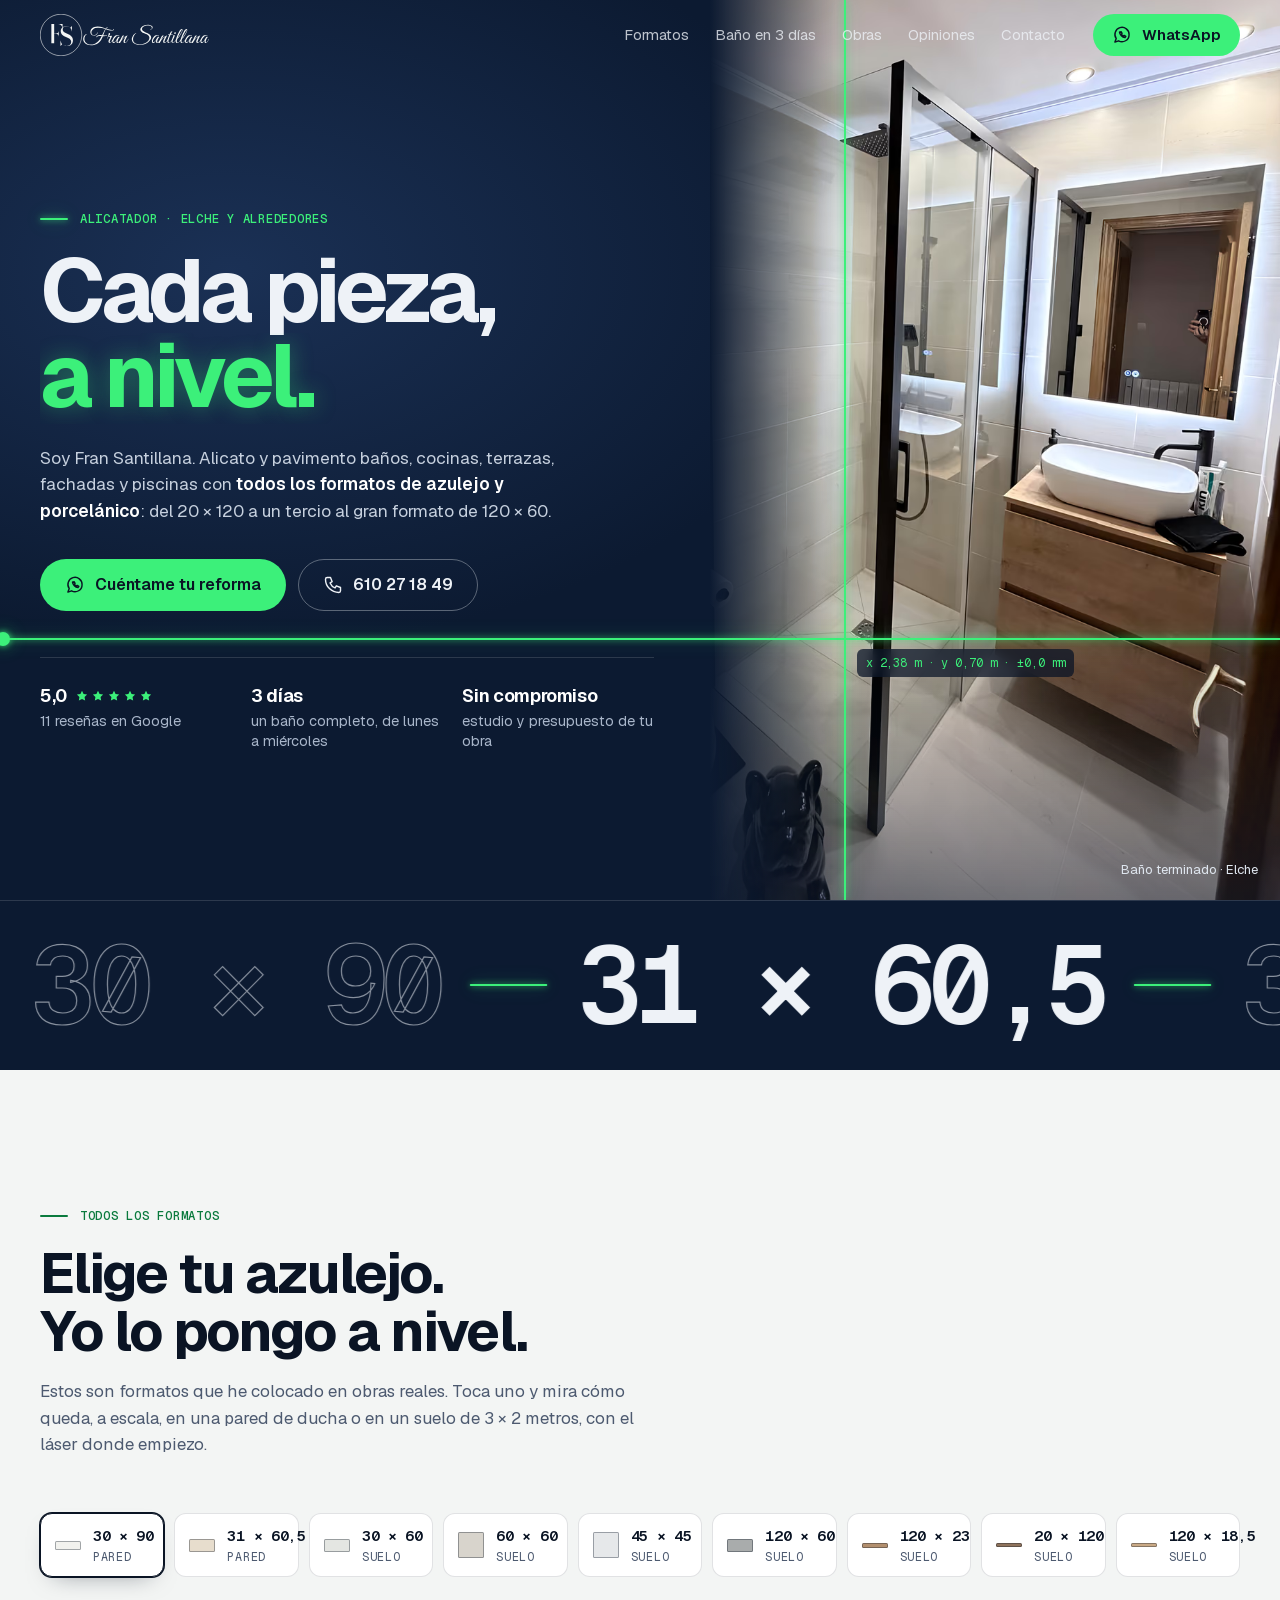
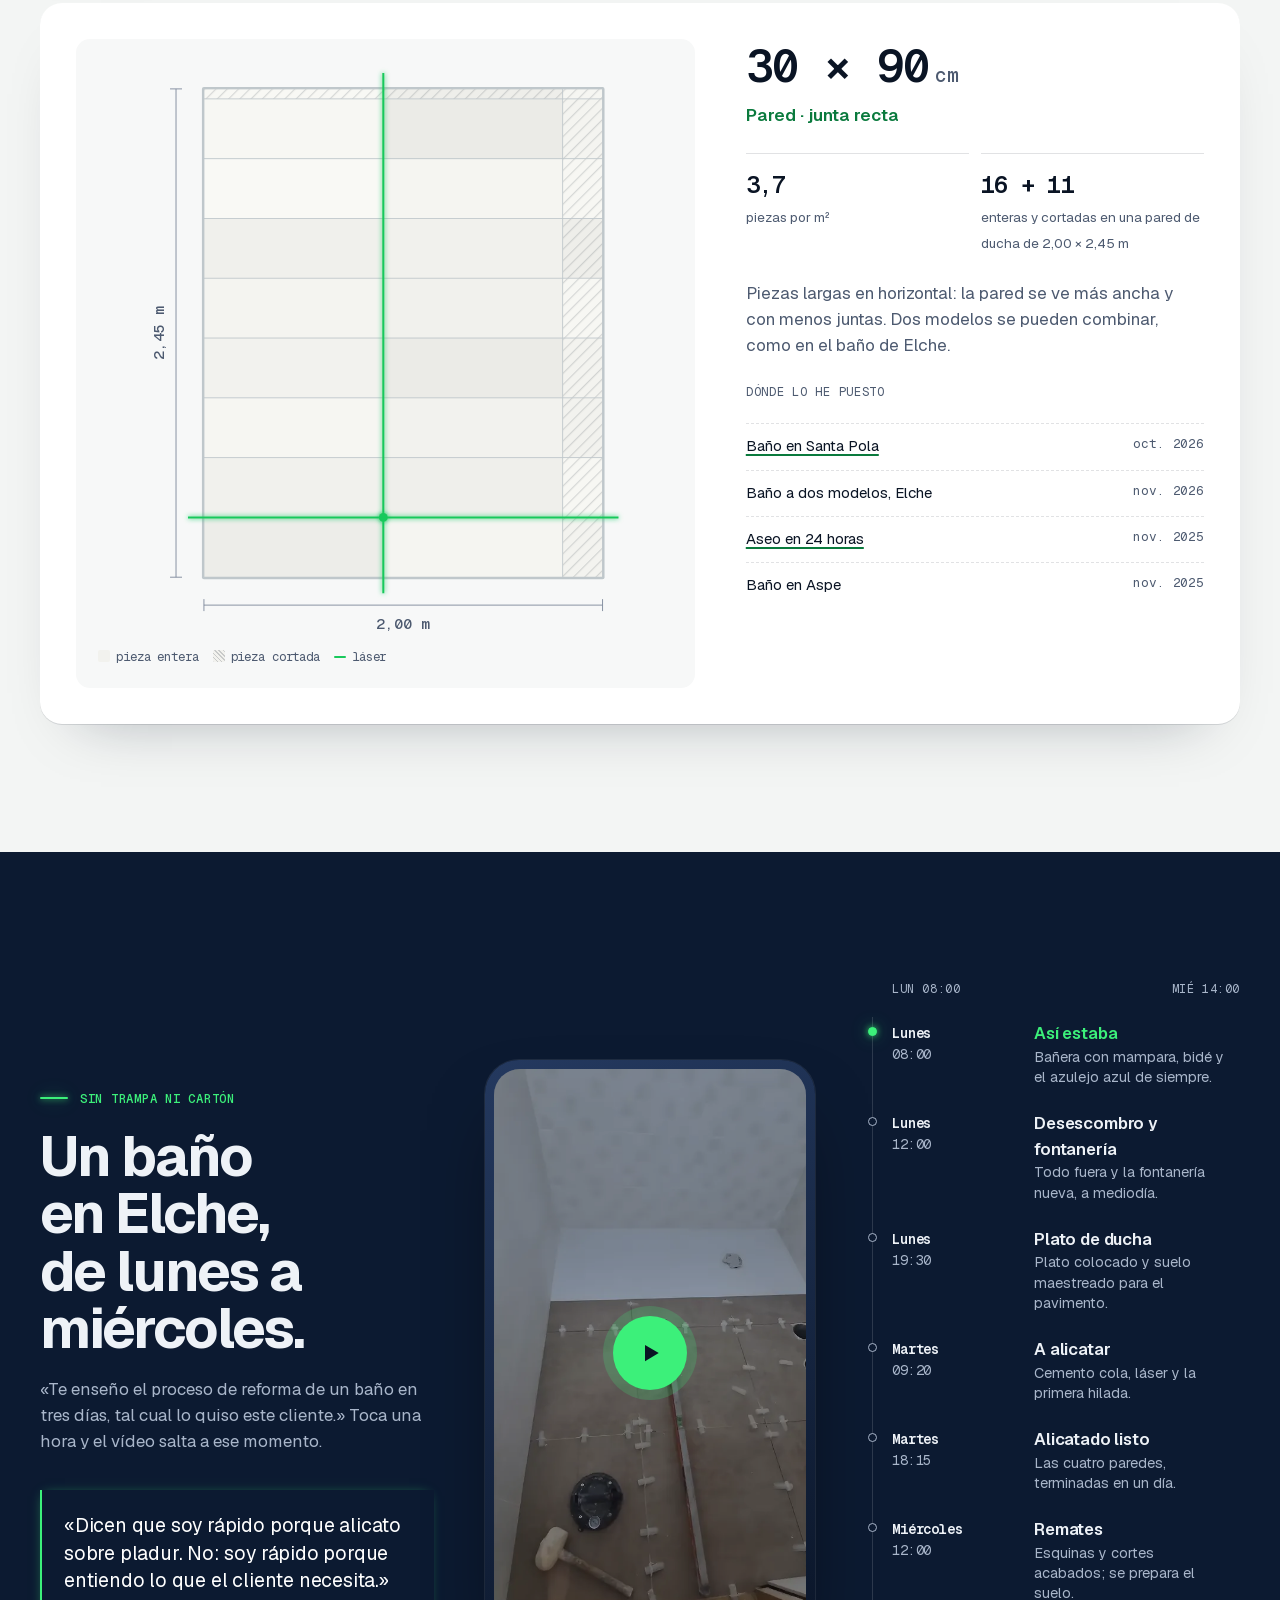
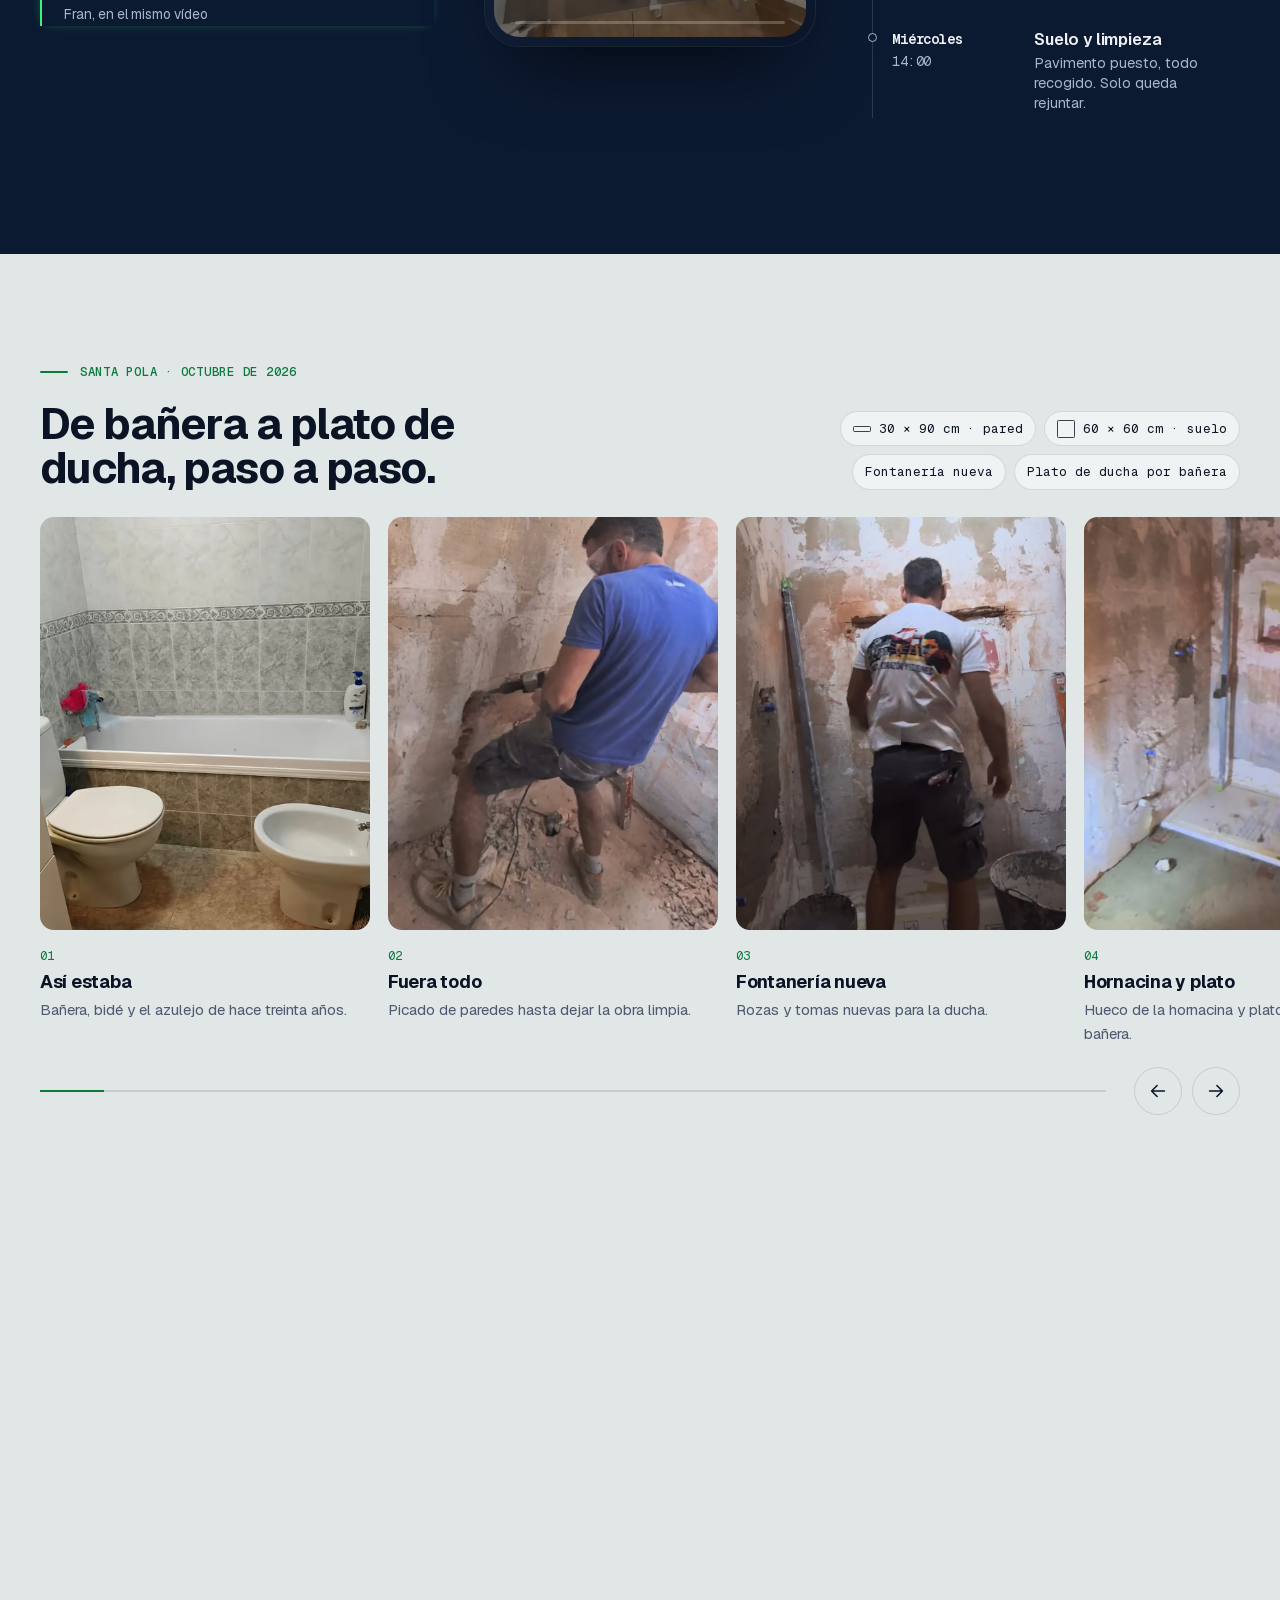
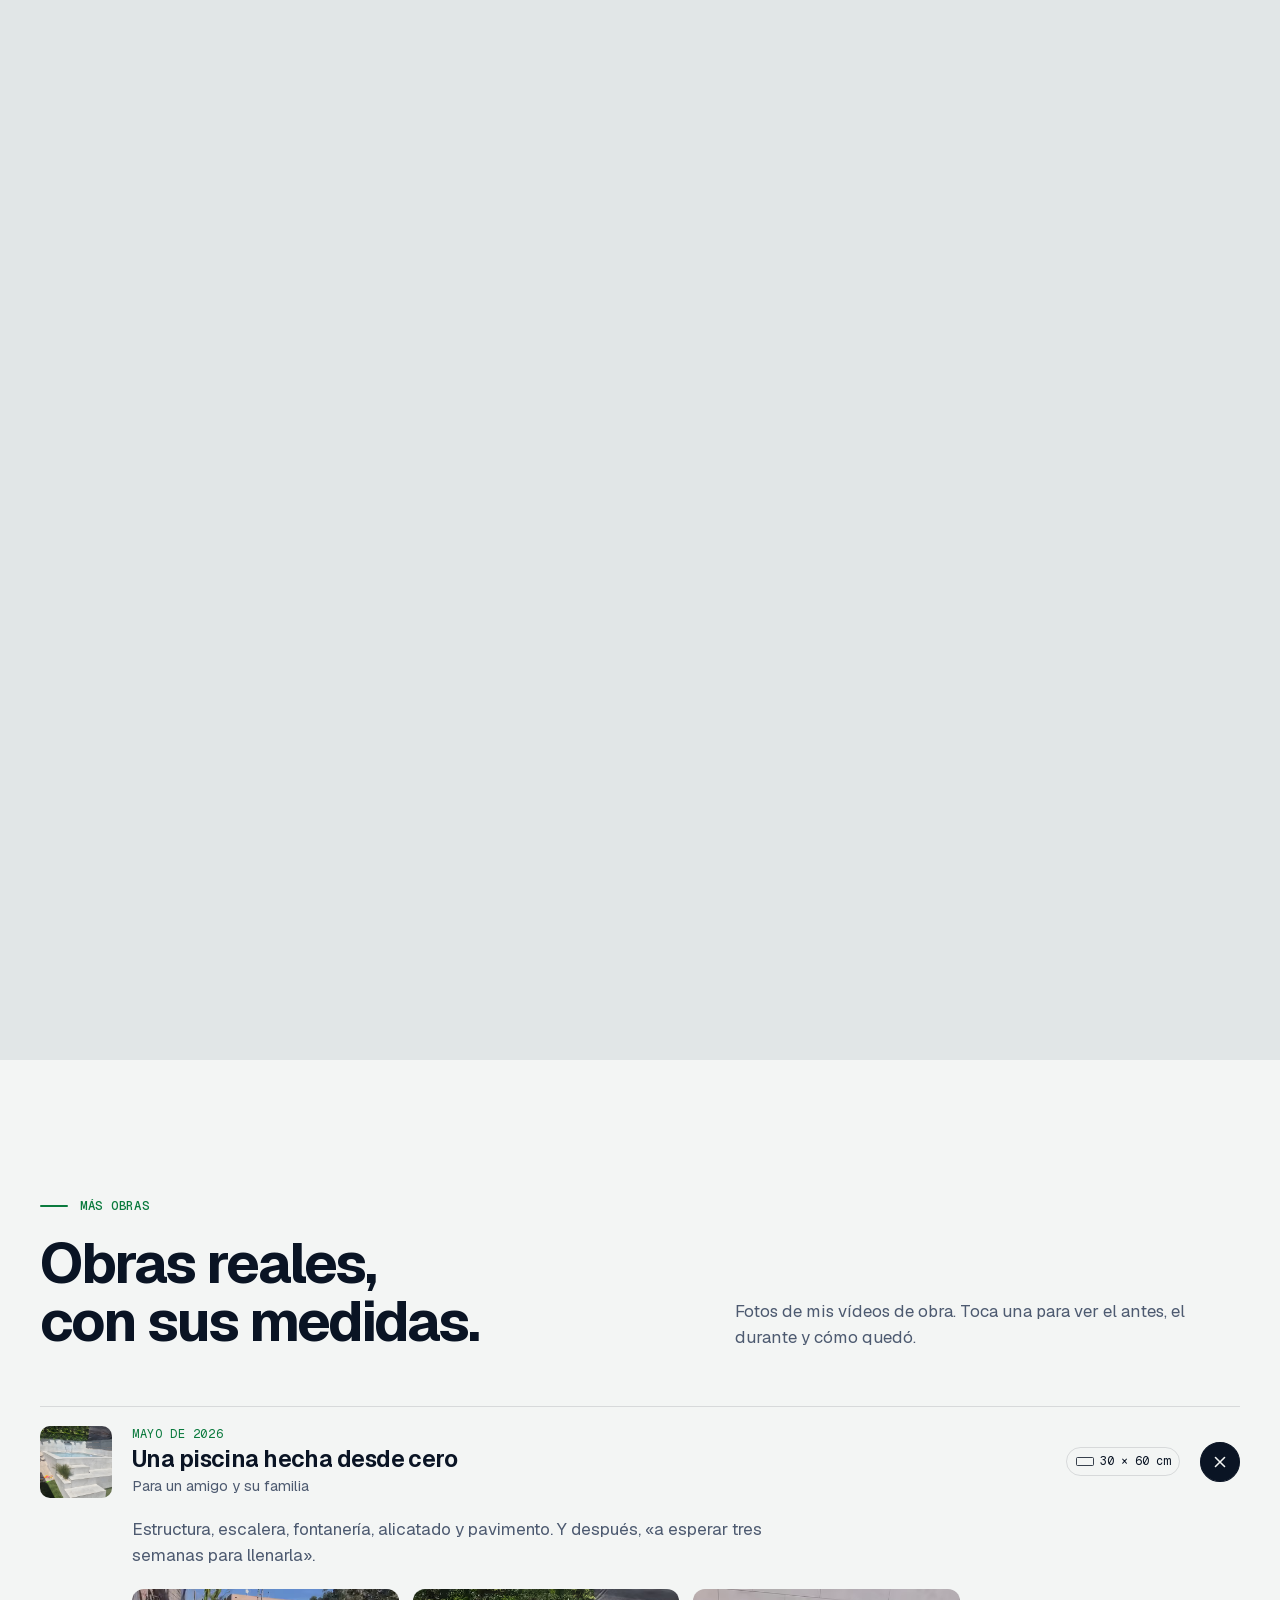
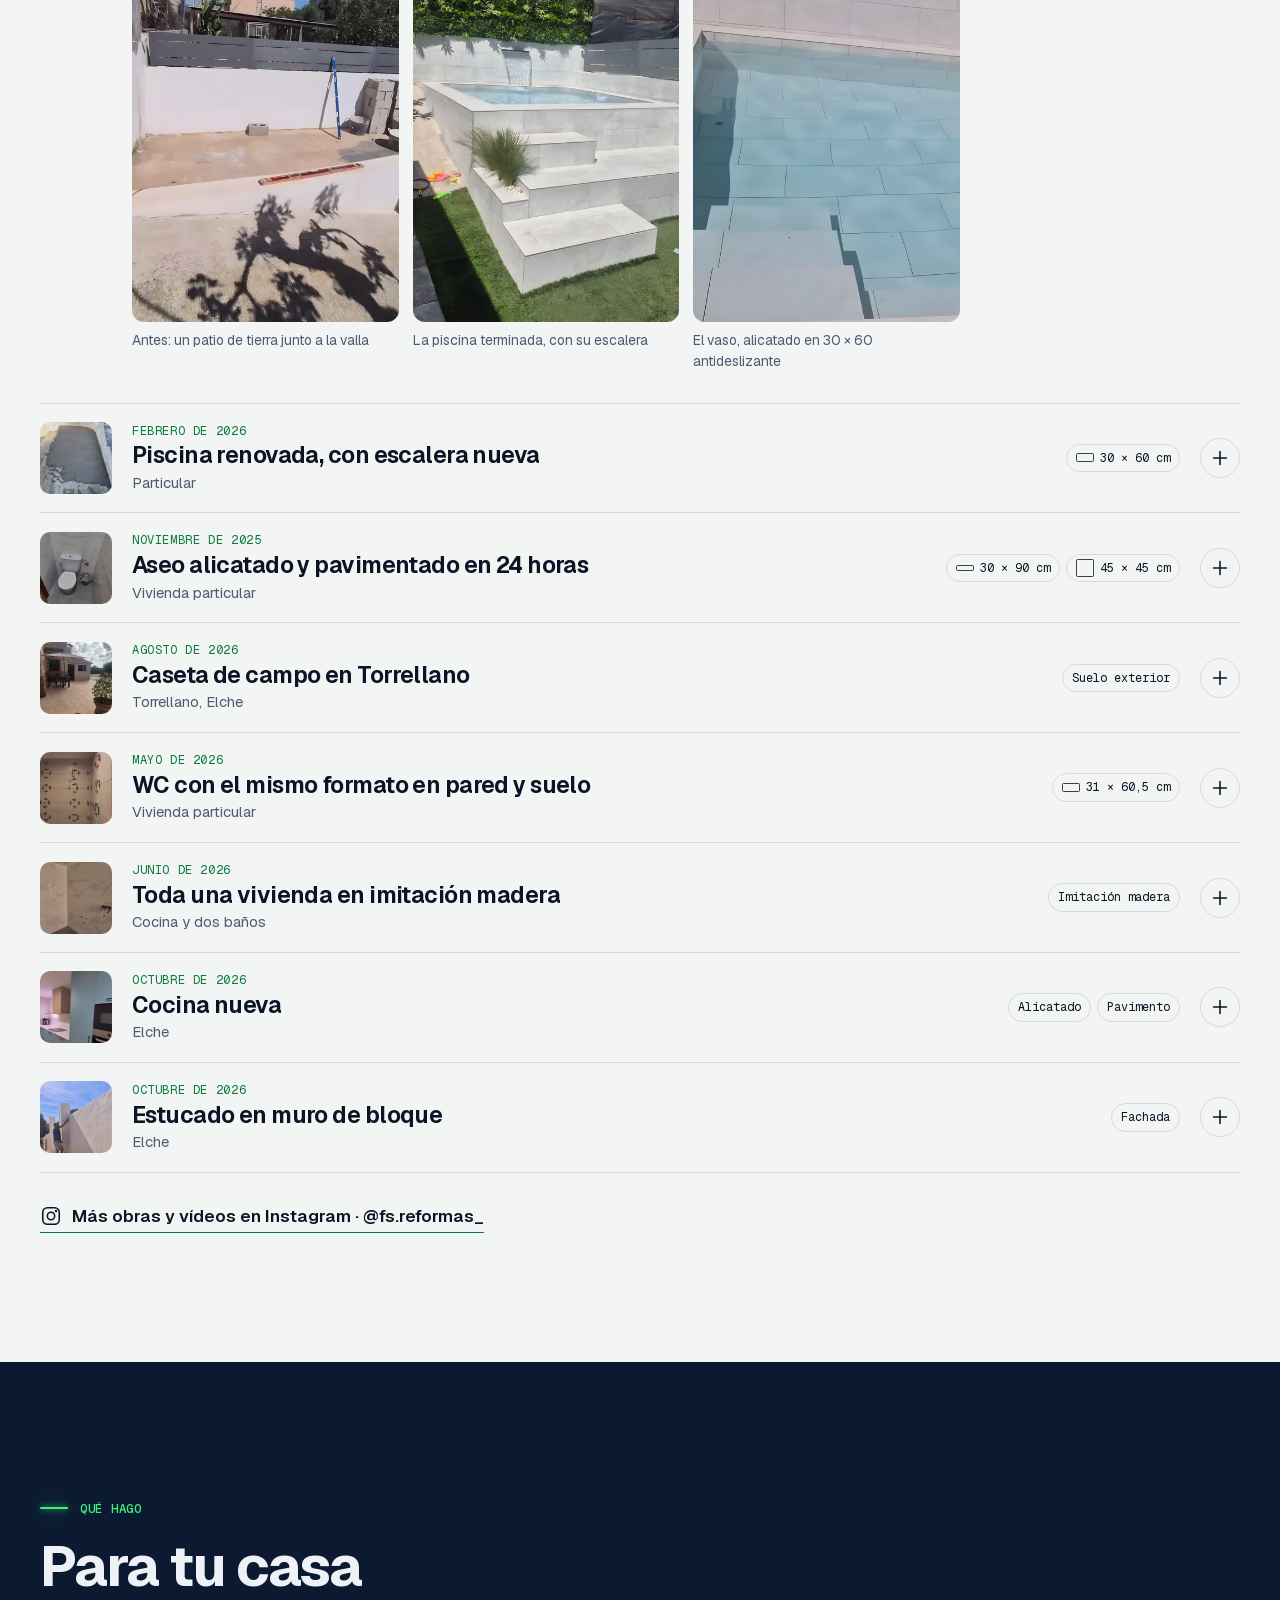
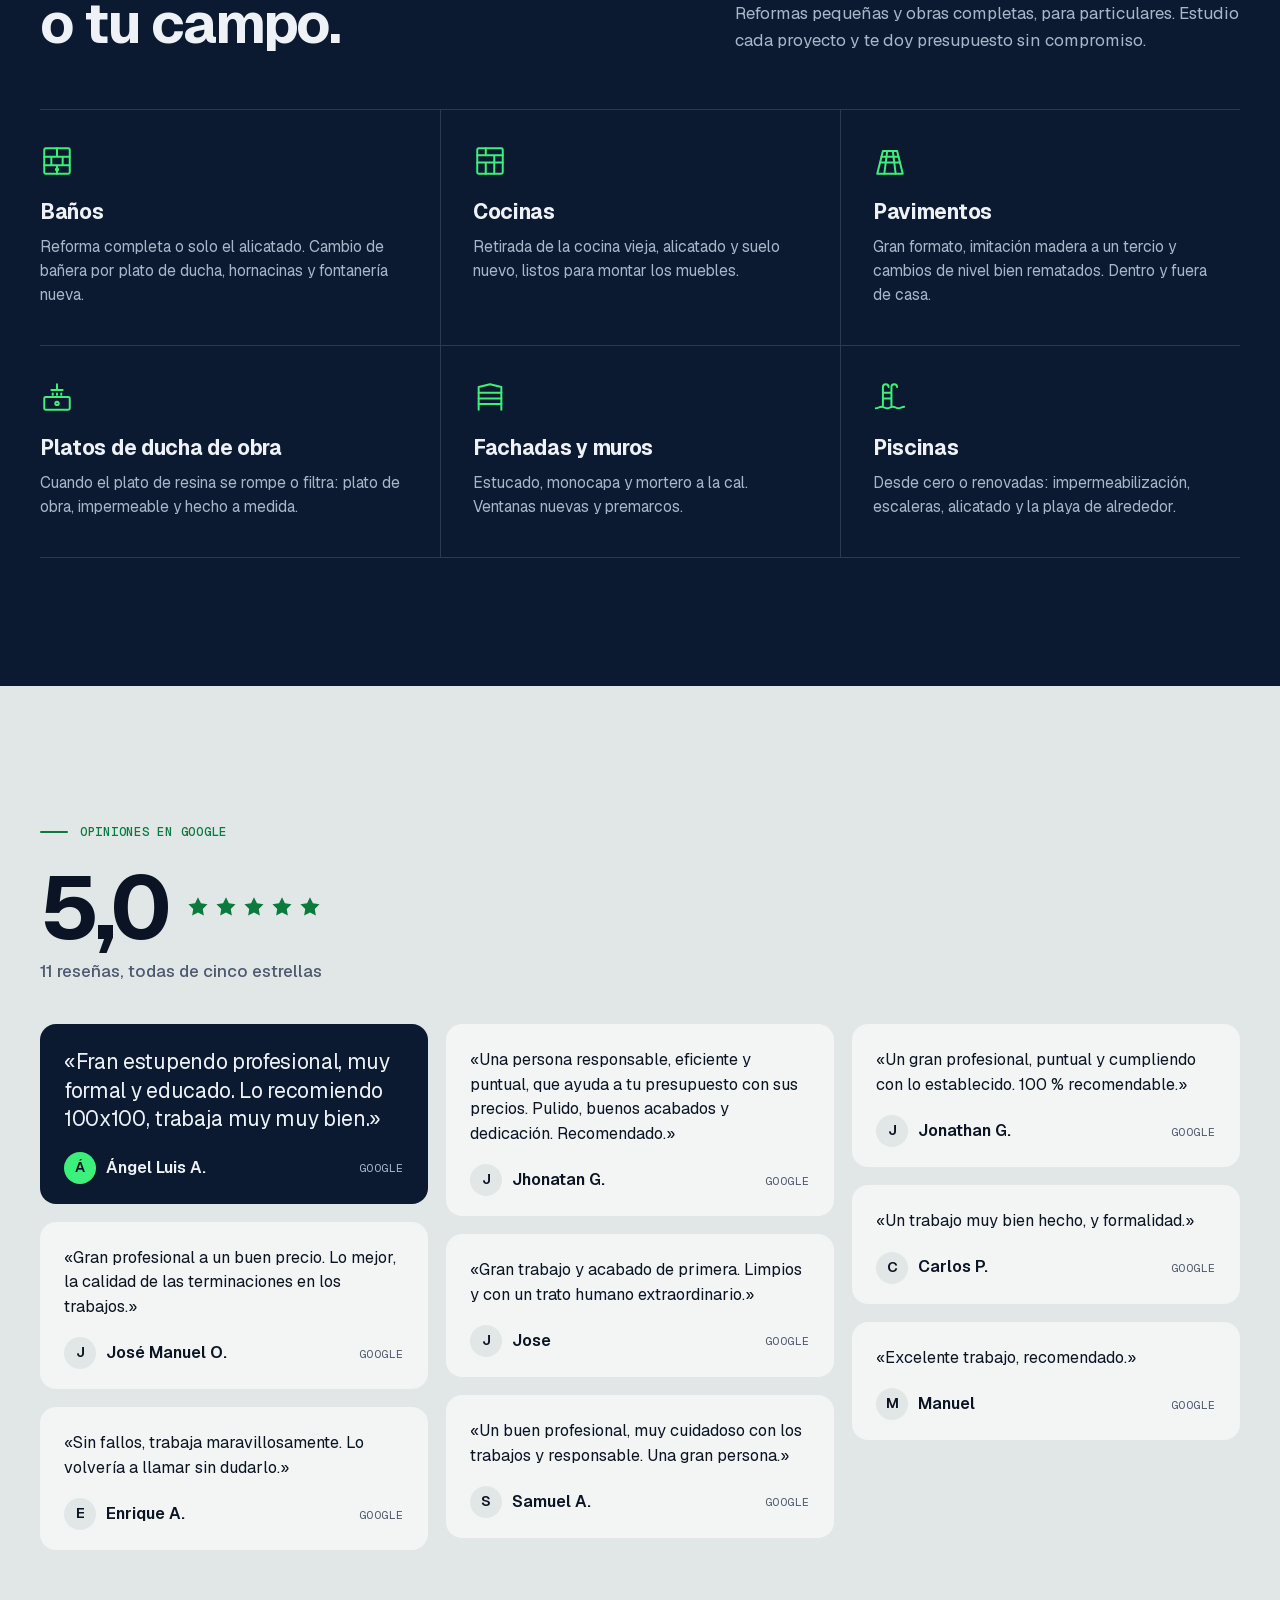
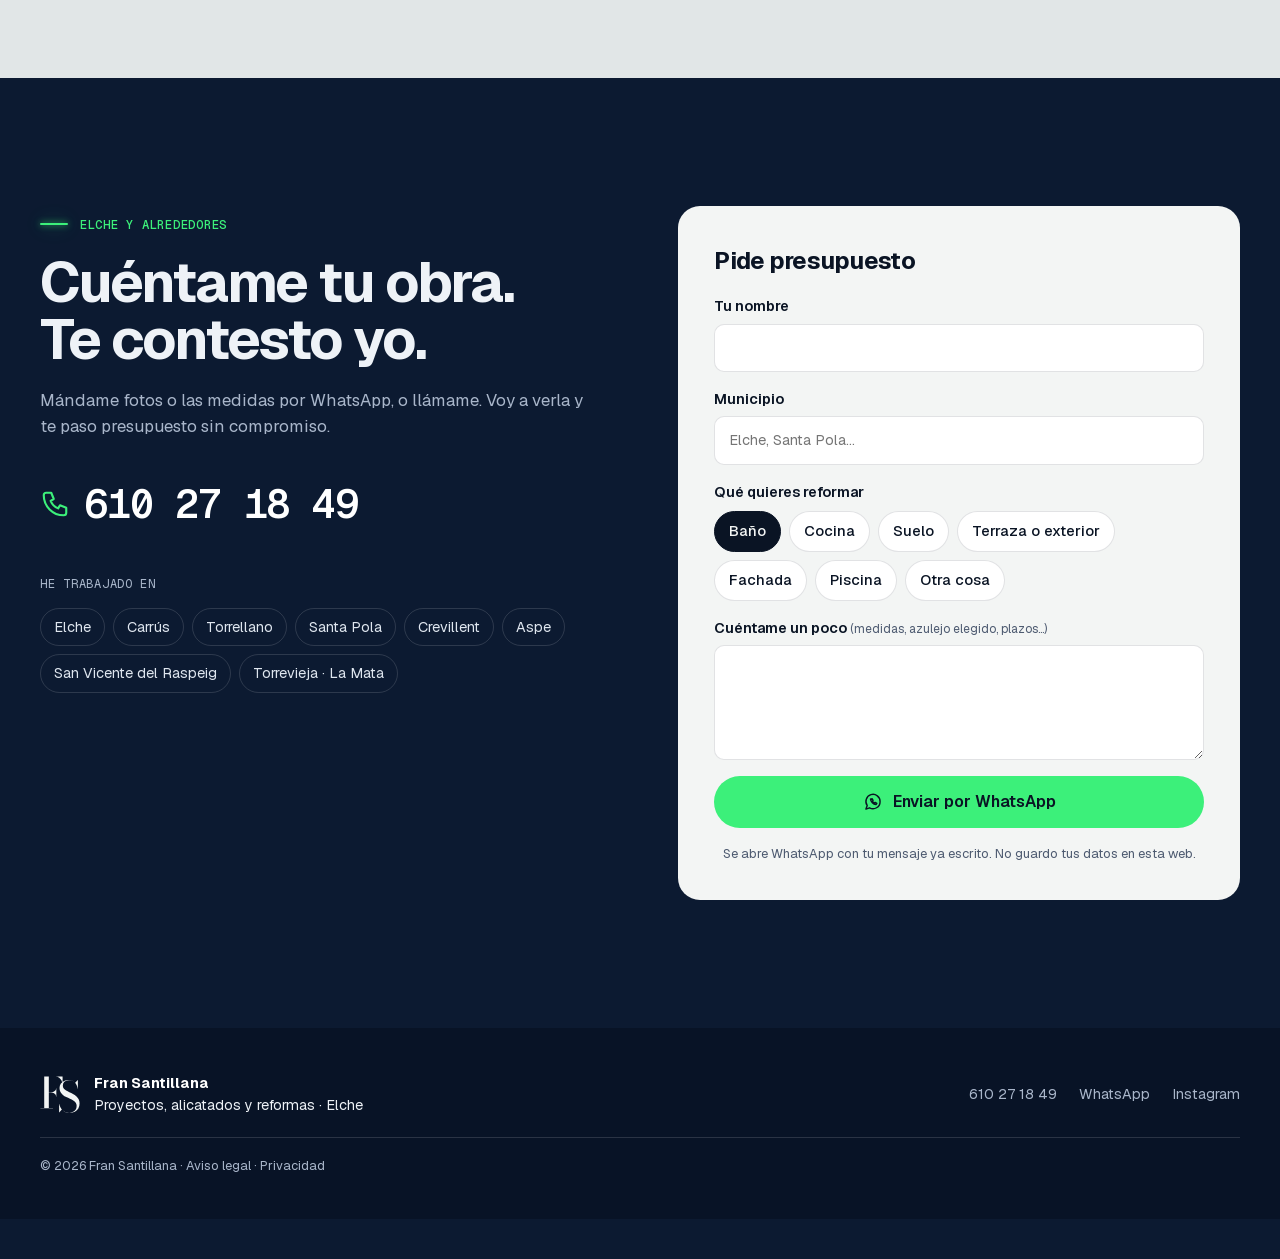
==== index.html @ 3cdd6594 "Web de muestra de Fran Santillana Reformas" ====
<!doctype html>
<html lang="es">
<head>
<meta charset="utf-8">
<meta name="viewport" content="width=device-width, initial-scale=1, viewport-fit=cover">
<title>Fran Santillana · Alicatados y reformas en Elche</title>
<meta name="description" content="Alicatador en Elche y alrededores. Baños en tres días, cocinas, pavimentos, fachadas, platos de ducha y piscinas, con todos los formatos de azulejo y porcelánico. 5,0 en Google.">
<link rel="canonical" href="https://nocodya-hue.github.io/fran-santillana/">
<meta name="theme-color" content="#0c1a31">
<meta property="og:type" content="website"><meta property="og:locale" content="es_ES">
<meta property="og:title" content="Fran Santillana · Alicatados y reformas en Elche"><meta property="og:description" content="Alicatador en Elche y alrededores. Baños en tres días, cocinas, pavimentos, fachadas, platos de ducha y piscinas, con todos los formatos de azulejo y porcelánico. 5,0 en Google.">
<meta property="og:url" content="https://nocodya-hue.github.io/fran-santillana/"><meta property="og:image" content="https://nocodya-hue.github.io/fran-santillana/img/compartir.jpg">
<meta name="twitter:card" content="summary_large_image">
<link rel="icon" href="favicon.svg" type="image/svg+xml">
<link rel="preload" href="fonts/geist.woff2" as="font" type="font/woff2" crossorigin>
<link rel="preload" as="image" type="image/avif" imagesrcset="img/portada-520.avif 520w, img/portada-820.avif 820w, img/portada-1000.avif 990w" imagesizes="(max-width: 600px) and (min-resolution: 2.5dppx) 400px, (max-width: 860px) 100vw, 46vw" fetchpriority="high">
<link rel="stylesheet" href="main.css?v=1">
<script>document.documentElement.classList.add('js')</script>
<script type="application/ld+json">{"@context":"https://schema.org","@type":"HomeAndConstructionBusiness","name":"Fran Santillana Reformas","description":"Alicatador y reformas en Elche y alrededores: baños, cocinas, pavimentos, fachadas, platos de ducha y piscinas, con todos los formatos de azulejo y porcelánico.","url":"https://nocodya-hue.github.io/fran-santillana/","telephone":"+34610271849","image":"https://nocodya-hue.github.io/fran-santillana/img/compartir.jpg","sameAs":["https://www.instagram.com/fs.reformas_/"],"address":{"@type":"PostalAddress","addressLocality":"Elche","addressRegion":"Alicante","addressCountry":"ES"},"areaServed":[{"@type":"Place","name":"Elche"},{"@type":"Place","name":"Carrús"},{"@type":"Place","name":"Torrellano"},{"@type":"Place","name":"Santa Pola"},{"@type":"Place","name":"Crevillent"},{"@type":"Place","name":"Aspe"},{"@type":"Place","name":"San Vicente del Raspeig"},{"@type":"Place","name":"Torrevieja, La Mata"}]}</script>
</head>
<body>
<a class="saltar" href="#contenido">Saltar al contenido</a>
<header class="cab" data-cab>
  <div class="cab__in">
    <a class="logo" href="#inicio" aria-label="Fran Santillana · inicio"><svg class="logo__svg" aria-hidden="true" focusable="false" xmlns="http://www.w3.org/2000/svg" viewBox="0 0 13102 3252"><circle cx="1626" cy="1626" r="1608" fill="none" stroke="currentColor" stroke-width="44"/><g transform="translate(664.5 1266.1)"><path fill="currentColor" d="M784 473Q780 406 749 357Q717 308 658 282Q599 256 515 256H384V252H514Q599 252 658 228Q717 205 749 158Q780 112 784 45H788V473ZM1084 -500V-90H1080Q1077 -197 1039 -290Q1001 -382 925 -439Q849 -496 733 -496H433V996H633V1000H36V996H215V-496H36V-500Z M1418 1220Q1288 1220 1198 1179Q1109 1138 1050 1068L923 1210H919V787H923Q943 876 980 953Q1016 1031 1074 1090Q1132 1148 1213 1181Q1294 1214 1404 1214Q1508 1214 1585 1176Q1663 1138 1706 1064Q1749 991 1749 887Q1749 800 1705 741Q1661 681 1589 637Q1517 593 1431 555Q1344 516 1258 475Q1171 433 1099 376Q1027 320 983 240Q939 161 939 47Q939 -67 998 -152Q1056 -236 1152 -283Q1248 -330 1360 -330Q1459 -330 1540 -299Q1620 -267 1678 -202L1803 -330H1807V89H1803Q1778 -50 1720 -142Q1661 -233 1574 -278Q1487 -322 1378 -322Q1239 -322 1167 -251Q1095 -180 1095 -64Q1095 13 1138 68Q1181 122 1251 164Q1321 206 1406 244Q1491 282 1576 327Q1660 371 1731 432Q1801 492 1844 577Q1887 662 1887 783Q1887 916 1829 1014Q1771 1112 1665 1166Q1559 1220 1418 1220Z"/></g><g transform="translate(3297.7 2239.6) scale(1.7114)"><path fill="currentColor" d="M388 101Q278 101 196 67Q115 33 70 -26Q26 -86 26 -162Q26 -224 48 -275Q70 -326 106 -360Q143 -394 187 -405Q194 -406 194 -400Q194 -395 189 -392Q137 -361 110 -303Q82 -245 82 -174Q82 -97 122 -42Q162 14 232 44Q301 73 388 73Q463 73 530 46Q598 20 655 -26Q712 -72 758 -130Q803 -189 834 -253Q841 -268 848 -282Q855 -296 862 -310Q838 -311 818 -312Q799 -313 792 -313Q765 -313 734 -310Q704 -306 678 -296Q651 -286 634 -265Q627 -258 626 -254Q624 -250 621 -250Q617 -250 614 -256Q611 -263 615 -271Q638 -322 680 -340Q722 -359 774 -359Q785 -359 816 -356Q846 -352 880 -348Q924 -437 960 -509Q997 -581 1029 -629Q957 -653 876 -672Q795 -690 702 -690Q633 -690 577 -671Q521 -652 482 -620Q442 -588 421 -549Q400 -510 400 -471Q400 -427 417 -401Q434 -375 462 -364Q489 -352 518 -352Q561 -352 592 -373Q622 -394 640 -420Q658 -447 662 -464Q666 -480 674 -480Q686 -480 684 -466Q678 -422 653 -390Q628 -358 592 -342Q556 -325 516 -325Q475 -325 437 -345Q399 -365 375 -403Q351 -441 351 -495Q351 -539 370 -582Q390 -626 430 -662Q469 -699 530 -721Q591 -743 674 -743Q733 -743 795 -730Q857 -716 920 -696Q984 -675 1046 -653Q1067 -680 1086 -694Q1105 -709 1124 -709Q1132 -709 1135 -706Q1138 -702 1138 -699Q1138 -695 1135 -690Q1132 -685 1124 -685Q1091 -685 1062 -648Q1134 -624 1200 -606Q1267 -587 1324 -587Q1368 -587 1382 -596Q1396 -606 1396 -623Q1396 -634 1403 -634Q1408 -634 1412 -628Q1417 -621 1417 -612Q1417 -588 1390 -573Q1364 -558 1317 -558Q1255 -558 1188 -578Q1121 -599 1046 -624Q1019 -579 993 -506Q967 -434 932 -343Q975 -339 1023 -336Q1071 -334 1101 -334Q1111 -334 1111 -328Q1111 -320 1088 -314Q1073 -310 1038 -308Q1002 -306 964 -306Q956 -306 944 -306Q932 -307 918 -307Q909 -284 900 -260Q890 -237 879 -212Q837 -113 776 -52Q716 10 648 44Q579 77 512 89Q444 101 388 101ZM1113 -196Q1121 -213 1134 -250Q1147 -288 1161 -334Q1175 -380 1182 -421Q1185 -437 1193 -444Q1201 -452 1210 -452Q1223 -452 1234 -440Q1245 -427 1245 -404Q1245 -376 1228 -356Q1212 -336 1188 -318Q1198 -317 1209 -316Q1220 -316 1233 -316Q1280 -316 1326 -322Q1328 -316 1328 -313Q1328 -300 1320 -280Q1313 -260 1305 -244Q1301 -235 1289 -212Q1277 -188 1263 -158Q1249 -129 1240 -100Q1230 -72 1230 -52Q1230 -26 1250 -26Q1269 -26 1303 -70Q1337 -115 1371 -193Q1383 -193 1383 -184Q1372 -157 1356 -125Q1339 -93 1319 -64Q1299 -36 1276 -18Q1253 1 1228 1Q1209 1 1190 -14Q1171 -30 1171 -65Q1171 -96 1183 -126Q1195 -155 1210 -181Q1225 -207 1237 -227Q1249 -247 1249 -259Q1249 -277 1226 -285Q1204 -293 1168 -294Q1150 -248 1141 -226Q1132 -204 1124 -184Q1108 -184 1113 -196ZM1588 3Q1565 3 1548 -10Q1530 -23 1530 -63Q1530 -80 1532 -95Q1535 -110 1539 -127Q1530 -112 1514 -90Q1498 -68 1478 -47Q1459 -26 1438 -12Q1418 2 1400 2Q1374 2 1358 -22Q1342 -45 1342 -83Q1342 -124 1361 -171Q1380 -218 1413 -261Q1446 -304 1489 -331Q1532 -358 1579 -358Q1602 -358 1623 -350Q1644 -343 1660 -326Q1667 -319 1667 -310Q1667 -304 1662 -300Q1657 -296 1649 -298Q1638 -333 1602 -333Q1585 -333 1563 -322Q1536 -308 1506 -278Q1475 -247 1448 -208Q1422 -170 1405 -131Q1388 -92 1388 -60Q1388 -27 1413 -27Q1435 -27 1458 -48Q1482 -69 1504 -100Q1525 -132 1543 -163Q1561 -194 1571 -213Q1586 -240 1599 -258Q1612 -276 1636 -276Q1647 -276 1658 -273Q1669 -270 1681 -272Q1651 -242 1628 -201Q1606 -160 1594 -120Q1582 -81 1582 -54Q1582 -24 1602 -24Q1618 -24 1636 -42Q1655 -60 1672 -88Q1690 -115 1705 -144Q1720 -172 1729 -193Q1734 -193 1738 -192Q1741 -191 1741 -184Q1740 -180 1738 -176Q1735 -171 1730 -160Q1722 -144 1708 -117Q1694 -90 1675 -62Q1656 -35 1634 -16Q1612 3 1588 3ZM1633 8Q1669 -65 1702 -136Q1735 -208 1770 -273Q1790 -309 1804 -324Q1818 -338 1841 -338Q1849 -338 1858 -336Q1867 -333 1876 -333Q1882 -333 1885 -334Q1871 -326 1848 -294Q1826 -263 1803 -222Q1780 -181 1762 -145Q1781 -168 1802 -191Q1823 -214 1848 -235Q1872 -256 1906 -278Q1939 -301 1971 -316Q2003 -331 2022 -331Q2029 -331 2032 -330Q2032 -330 2021 -310Q2010 -291 1994 -260Q1977 -228 1960 -192Q1943 -157 1930 -124Q1916 -92 1912 -70Q1909 -57 1909 -46Q1909 -30 1915 -25Q1921 -20 1928 -20Q1947 -20 1967 -37Q1987 -54 2006 -80Q2024 -107 2040 -137Q2056 -167 2067 -193Q2079 -193 2079 -184Q2068 -157 2052 -124Q2035 -92 2014 -63Q1994 -34 1969 -15Q1944 4 1915 4Q1895 4 1874 -10Q1852 -24 1852 -62Q1852 -73 1854 -86Q1856 -98 1861 -113Q1869 -133 1880 -156Q1891 -179 1916 -219Q1923 -230 1924 -236Q1926 -242 1926 -246Q1926 -258 1915 -258Q1906 -258 1888 -248Q1871 -238 1845 -213Q1820 -189 1786 -145Q1751 -101 1706 -15Q1699 -2 1690 -1Q1682 0 1667 1Q1657 2 1648 2Q1639 3 1633 8ZM2592 92Q2494 92 2412 63Q2331 34 2281 -22Q2231 -79 2226 -162Q2224 -196 2237 -237Q2250 -278 2274 -318Q2297 -359 2330 -392Q2362 -424 2399 -441Q2402 -443 2408 -444Q2415 -445 2418 -445Q2424 -445 2424 -442Q2424 -437 2409 -426Q2367 -393 2340 -350Q2312 -307 2298 -258Q2284 -209 2284 -159Q2284 -100 2310 -58Q2335 -15 2378 12Q2421 40 2476 53Q2531 66 2591 66Q2658 66 2724 51Q2789 36 2843 8Q2926 -36 2974 -101Q3023 -166 3023 -230Q3023 -264 3008 -295Q2994 -326 2962 -351Q2938 -370 2904 -387Q2869 -404 2830 -420Q2792 -436 2755 -452Q2718 -469 2690 -488Q2650 -515 2632 -546Q2613 -577 2613 -608Q2613 -645 2634 -680Q2656 -715 2694 -744Q2731 -772 2778 -788Q2819 -802 2868 -810Q2916 -818 2963 -818Q3002 -818 3038 -812Q3073 -807 3100 -793Q3134 -777 3152 -750Q3170 -724 3170 -695Q3170 -655 3134 -625Q3121 -615 3105 -606Q3089 -598 3067 -592Q3063 -591 3058 -591Q3046 -591 3046 -598Q3046 -602 3052 -606Q3059 -611 3072 -612Q3102 -616 3118 -635Q3133 -654 3133 -679Q3133 -705 3116 -730Q3098 -756 3062 -774Q3026 -791 2970 -791Q2938 -791 2900 -784Q2861 -777 2816 -761Q2761 -742 2724 -705Q2688 -668 2688 -626Q2688 -600 2706 -574Q2723 -547 2762 -523Q2795 -503 2837 -484Q2879 -464 2922 -444Q2965 -425 3000 -403Q3055 -369 3079 -330Q3103 -291 3103 -250Q3103 -202 3074 -154Q3046 -105 3000 -62Q2954 -20 2899 13Q2835 51 2754 72Q2674 92 2592 92ZM3381 3Q3358 3 3340 -10Q3323 -23 3323 -63Q3323 -80 3326 -95Q3328 -110 3332 -127Q3323 -112 3307 -90Q3291 -68 3272 -47Q3252 -26 3232 -12Q3211 2 3193 2Q3167 2 3151 -22Q3135 -45 3135 -83Q3135 -124 3154 -171Q3173 -218 3206 -261Q3239 -304 3282 -331Q3325 -358 3372 -358Q3395 -358 3416 -350Q3437 -343 3453 -326Q3460 -319 3460 -310Q3460 -304 3455 -300Q3450 -296 3442 -298Q3431 -333 3395 -333Q3378 -333 3356 -322Q3329 -308 3298 -278Q3268 -247 3242 -208Q3215 -170 3198 -131Q3181 -92 3181 -60Q3181 -27 3206 -27Q3228 -27 3252 -48Q3275 -69 3296 -100Q3318 -132 3336 -163Q3354 -194 3364 -213Q3379 -240 3392 -258Q3405 -276 3429 -276Q3440 -276 3451 -273Q3462 -270 3474 -272Q3444 -242 3422 -201Q3399 -160 3387 -120Q3375 -81 3375 -54Q3375 -24 3395 -24Q3411 -24 3430 -42Q3448 -60 3466 -88Q3483 -115 3498 -144Q3513 -172 3522 -193Q3527 -193 3530 -192Q3534 -191 3534 -184Q3533 -180 3530 -176Q3528 -171 3523 -160Q3515 -144 3501 -117Q3487 -90 3468 -62Q3449 -35 3427 -16Q3405 3 3381 3ZM3426 8Q3462 -65 3495 -136Q3528 -208 3563 -273Q3583 -309 3597 -324Q3611 -338 3634 -338Q3642 -338 3651 -336Q3660 -333 3669 -333Q3675 -333 3678 -334Q3664 -326 3642 -294Q3619 -263 3596 -222Q3573 -181 3555 -145Q3574 -168 3595 -191Q3616 -214 3641 -235Q3665 -256 3698 -278Q3732 -301 3764 -316Q3796 -331 3815 -331Q3822 -331 3825 -330Q3825 -330 3814 -310Q3803 -291 3786 -260Q3770 -228 3753 -192Q3736 -157 3722 -124Q3709 -92 3705 -70Q3702 -57 3702 -46Q3702 -30 3708 -25Q3714 -20 3721 -20Q3740 -20 3760 -37Q3780 -54 3798 -80Q3817 -107 3833 -137Q3849 -167 3860 -193Q3872 -193 3872 -184Q3861 -157 3844 -124Q3828 -92 3808 -63Q3787 -34 3762 -15Q3737 4 3708 4Q3688 4 3666 -10Q3645 -24 3645 -62Q3645 -73 3647 -86Q3649 -98 3654 -113Q3662 -133 3673 -156Q3684 -179 3709 -219Q3716 -230 3718 -236Q3719 -242 3719 -246Q3719 -258 3708 -258Q3699 -258 3682 -248Q3664 -238 3638 -213Q3613 -189 3578 -145Q3544 -101 3499 -15Q3492 -2 3484 -1Q3475 0 3460 1Q3450 2 3441 2Q3432 3 3426 8ZM4067 -528Q4054 -509 4038 -480Q4022 -451 4008 -424Q3995 -397 3988 -383H4080Q4080 -379 4076 -370Q4073 -361 4063 -357H3976Q3964 -330 3948 -292Q3933 -254 3918 -213Q3904 -172 3894 -136Q3885 -101 3885 -79Q3885 -49 3893 -34Q3901 -20 3922 -20Q3949 -20 3974 -46Q3999 -73 4022 -113Q4044 -153 4061 -193Q4073 -193 4073 -184Q4062 -157 4046 -125Q4030 -93 4010 -64Q3989 -34 3964 -16Q3938 3 3907 3Q3865 3 3850 -20Q3835 -44 3835 -81Q3835 -108 3845 -146Q3855 -185 3870 -226Q3884 -267 3898 -302Q3912 -338 3920 -357H3856Q3856 -365 3863 -374Q3870 -383 3878 -383H3931Q3939 -399 3950 -423Q3960 -447 3978 -476Q3993 -500 4016 -514Q4040 -528 4067 -528ZM4089 0Q4052 0 4037 -22Q4022 -43 4022 -71Q4022 -86 4026 -102Q4029 -117 4034 -130L4101 -301Q4104 -309 4104 -315Q4104 -325 4099 -332Q4094 -340 4092 -343L4147 -345Q4162 -346 4168 -342Q4175 -337 4175 -331Q4175 -325 4168 -309Q4158 -285 4141 -249Q4124 -213 4108 -175Q4091 -137 4080 -104Q4068 -71 4068 -53Q4068 -40 4074 -31Q4081 -22 4097 -22Q4118 -22 4138 -38Q4159 -55 4177 -81Q4195 -107 4210 -137Q4226 -167 4237 -193Q4249 -193 4249 -184Q4239 -159 4223 -127Q4207 -95 4186 -66Q4166 -38 4142 -19Q4117 0 4089 0ZM4178 -407Q4165 -407 4156 -417Q4146 -427 4146 -441Q4146 -458 4160 -472Q4174 -485 4191 -485Q4205 -485 4215 -476Q4225 -467 4225 -453Q4225 -435 4211 -421Q4197 -407 4178 -407ZM4284 3Q4247 3 4230 -20Q4212 -42 4212 -73Q4212 -105 4221 -139Q4230 -173 4237 -196Q4253 -252 4278 -316Q4302 -379 4332 -440Q4361 -502 4390 -551Q4413 -590 4440 -610Q4466 -629 4486 -629Q4502 -629 4512 -618Q4521 -606 4521 -583Q4521 -567 4516 -545Q4510 -523 4497 -495Q4462 -417 4414 -339Q4365 -261 4291 -193Q4279 -165 4271 -133Q4263 -101 4263 -81Q4263 -19 4305 -19Q4337 -19 4376 -66Q4415 -112 4450 -193Q4454 -193 4458 -192Q4462 -190 4462 -184Q4451 -157 4434 -124Q4418 -92 4396 -63Q4375 -34 4347 -16Q4319 3 4284 3ZM4299 -225Q4335 -262 4369 -310Q4403 -359 4432 -412Q4462 -464 4482 -511Q4489 -526 4494 -544Q4498 -562 4498 -574Q4498 -588 4491 -588Q4487 -588 4479 -580Q4471 -573 4458 -555Q4439 -530 4416 -487Q4394 -444 4371 -395Q4348 -346 4329 -300Q4310 -255 4299 -225ZM4497 3Q4460 3 4442 -20Q4425 -42 4425 -73Q4425 -105 4434 -139Q4443 -173 4450 -196Q4466 -252 4490 -316Q4515 -379 4544 -440Q4574 -502 4603 -551Q4626 -590 4652 -610Q4679 -629 4699 -629Q4715 -629 4724 -618Q4734 -606 4734 -583Q4734 -567 4728 -545Q4723 -523 4710 -495Q4675 -417 4626 -339Q4578 -261 4504 -193Q4492 -165 4484 -133Q4476 -101 4476 -81Q4476 -19 4518 -19Q4550 -19 4589 -66Q4628 -112 4663 -193Q4667 -193 4671 -192Q4675 -190 4675 -184Q4664 -157 4648 -124Q4631 -92 4610 -63Q4588 -34 4560 -16Q4532 3 4497 3ZM4512 -225Q4548 -262 4582 -310Q4616 -359 4646 -412Q4675 -464 4695 -511Q4702 -526 4706 -544Q4711 -562 4711 -574Q4711 -588 4704 -588Q4700 -588 4692 -580Q4684 -573 4671 -555Q4652 -530 4630 -487Q4607 -444 4584 -395Q4561 -346 4542 -300Q4523 -255 4512 -225ZM4880 3Q4857 3 4840 -10Q4822 -23 4822 -63Q4822 -80 4824 -95Q4827 -110 4831 -127Q4822 -112 4806 -90Q4790 -68 4770 -47Q4751 -26 4730 -12Q4710 2 4692 2Q4666 2 4650 -22Q4634 -45 4634 -83Q4634 -124 4653 -171Q4672 -218 4705 -261Q4738 -304 4781 -331Q4824 -358 4871 -358Q4894 -358 4915 -350Q4936 -343 4952 -326Q4959 -319 4959 -310Q4959 -304 4954 -300Q4949 -296 4941 -298Q4930 -333 4894 -333Q4877 -333 4855 -322Q4828 -308 4798 -278Q4767 -247 4740 -208Q4714 -170 4697 -131Q4680 -92 4680 -60Q4680 -27 4705 -27Q4727 -27 4750 -48Q4774 -69 4796 -100Q4817 -132 4835 -163Q4853 -194 4863 -213Q4878 -240 4891 -258Q4904 -276 4928 -276Q4939 -276 4950 -273Q4961 -270 4973 -272Q4943 -242 4920 -201Q4898 -160 4886 -120Q4874 -81 4874 -54Q4874 -24 4894 -24Q4910 -24 4928 -42Q4947 -60 4964 -88Q4982 -115 4997 -144Q5012 -172 5021 -193Q5026 -193 5030 -192Q5033 -191 5033 -184Q5032 -180 5030 -176Q5027 -171 5022 -160Q5014 -144 5000 -117Q4986 -90 4967 -62Q4948 -35 4926 -16Q4904 3 4880 3ZM4925 8Q4961 -65 4994 -136Q5027 -208 5062 -273Q5082 -309 5096 -324Q5110 -338 5133 -338Q5141 -338 5150 -336Q5159 -333 5168 -333Q5174 -333 5177 -334Q5163 -326 5140 -294Q5118 -263 5095 -222Q5072 -181 5054 -145Q5073 -168 5094 -191Q5115 -214 5140 -235Q5164 -256 5198 -278Q5231 -301 5263 -316Q5295 -331 5314 -331Q5321 -331 5324 -330Q5324 -330 5313 -310Q5302 -291 5286 -260Q5269 -228 5252 -192Q5235 -157 5222 -124Q5208 -92 5204 -70Q5201 -57 5201 -46Q5201 -30 5207 -25Q5213 -20 5220 -20Q5239 -20 5259 -37Q5279 -54 5298 -80Q5316 -107 5332 -137Q5348 -167 5359 -193Q5371 -193 5371 -184Q5360 -157 5344 -124Q5327 -92 5306 -63Q5286 -34 5261 -15Q5236 4 5207 4Q5187 4 5166 -10Q5144 -24 5144 -62Q5144 -73 5146 -86Q5148 -98 5153 -113Q5161 -133 5172 -156Q5183 -179 5208 -219Q5215 -230 5216 -236Q5218 -242 5218 -246Q5218 -258 5207 -258Q5198 -258 5180 -248Q5163 -238 5137 -213Q5112 -189 5078 -145Q5043 -101 4998 -15Q4991 -2 4982 -1Q4974 0 4959 1Q4949 2 4940 2Q4931 3 4925 8ZM5576 3Q5553 3 5536 -10Q5518 -23 5518 -63Q5518 -80 5520 -95Q5523 -110 5527 -127Q5518 -112 5502 -90Q5486 -68 5466 -47Q5447 -26 5426 -12Q5406 2 5388 2Q5362 2 5346 -22Q5330 -45 5330 -83Q5330 -124 5349 -171Q5368 -218 5401 -261Q5434 -304 5477 -331Q5520 -358 5567 -358Q5590 -358 5611 -350Q5632 -343 5648 -326Q5655 -319 5655 -310Q5655 -304 5650 -300Q5645 -296 5637 -298Q5626 -333 5590 -333Q5573 -333 5551 -322Q5524 -308 5494 -278Q5463 -247 5436 -208Q5410 -170 5393 -131Q5376 -92 5376 -60Q5376 -27 5401 -27Q5423 -27 5446 -48Q5470 -69 5492 -100Q5513 -132 5531 -163Q5549 -194 5559 -213Q5574 -240 5587 -258Q5600 -276 5624 -276Q5635 -276 5646 -273Q5657 -270 5669 -272Q5639 -242 5616 -201Q5594 -160 5582 -120Q5570 -81 5570 -54Q5570 -24 5590 -24Q5606 -24 5624 -42Q5643 -60 5660 -88Q5678 -115 5693 -144Q5708 -172 5717 -193Q5722 -193 5726 -192Q5729 -191 5729 -184Q5728 -180 5726 -176Q5723 -171 5718 -160Q5710 -144 5696 -117Q5682 -90 5663 -62Q5644 -35 5622 -16Q5600 3 5576 3Z"/></g></svg></a>
    <nav class="menu" aria-label="Secciones">
      <a href="#formatos">Formatos</a><a href="#tres-dias">Baño en 3 días</a><a href="#obras">Obras</a><a href="#opiniones">Opiniones</a><a href="#contacto">Contacto</a>
    </nav>
    <a class="btn btn--laser btn--peq" href="https://wa.me/34610271849?text=Hola%20Fran%2C%20he%20visto%20tu%20web%20y%20quiero%20contarte%20una%20reforma." target="_blank" rel="noopener"><svg class="ico" viewBox="0 0 24 24" aria-hidden="true" focusable="false"><path d="M20.5 11.6a8.5 8.5 0 0 1-12.6 7.4L3.5 20.5l1.6-4.2a8.5 8.5 0 1 1 15.4-4.7Z"/><path d="M9 8.5c.2 1.6 1 3.2 2.2 4.4 1.2 1.2 2.8 2 4.4 2.2l1-1.4-2-1.2-1 .8c-1-.5-1.8-1.3-2.3-2.3l.8-1-1.2-2-1.4 1Z"/></svg><span>WhatsApp</span></a>
  </div>
</header>
<main id="contenido">
<section class="portada" id="inicio" aria-labelledby="t-portada">
  <div class="portada__laser" data-cruz aria-hidden="true"><span class="laser-h"></span><span class="laser-v"></span><span class="laser-emisor"></span><span class="laser-lectura mono" data-lectura>x 2,38 m · y 0,70 m · ±0,0 mm</span></div>
  <div class="portada__in">
    <div class="portada__txt">
      <p class="ceja"><span class="ceja__laser" aria-hidden="true"></span>Alicatador · Elche y alrededores</p>
      <h1 id="t-portada" class="portada__t"><span class="l"><span>Cada pieza,</span></span><span class="l"><span class="t-laser">a nivel.</span></span></h1>
      <p class="portada__sub">Soy Fran Santillana. Alicato y pavimento baños, cocinas, terrazas, fachadas y piscinas con <strong>todos los formatos de azulejo y porcelánico</strong>: del 20 × 120 a un tercio al gran formato de 120 × 60.</p>
      <div class="portada__cta">
        <a class="btn btn--laser" href="https://wa.me/34610271849?text=Hola%20Fran%2C%20quiero%20contarte%20una%20reforma." target="_blank" rel="noopener"><svg class="ico" viewBox="0 0 24 24" aria-hidden="true" focusable="false"><path d="M20.5 11.6a8.5 8.5 0 0 1-12.6 7.4L3.5 20.5l1.6-4.2a8.5 8.5 0 1 1 15.4-4.7Z"/><path d="M9 8.5c.2 1.6 1 3.2 2.2 4.4 1.2 1.2 2.8 2 4.4 2.2l1-1.4-2-1.2-1 .8c-1-.5-1.8-1.3-2.3-2.3l.8-1-1.2-2-1.4 1Z"/></svg><span>Cuéntame tu reforma</span></a>
        <a class="btn btn--linea" href="tel:+34610271849"><svg class="ico" viewBox="0 0 24 24" aria-hidden="true" focusable="false"><path d="M5 3h4l2 5-2.5 1.5a11 11 0 0 0 6 6L16 13l5 2v4a2 2 0 0 1-2 2A16 16 0 0 1 3 5a2 2 0 0 1 2-2Z"/></svg><span>610 27 18 49</span></a>
      </div>
      <ul class="portada__datos">
        <li><span class="nota-g">5,0 <span class="estrellas" aria-hidden="true"><svg class="e" viewBox="0 0 24 24" aria-hidden="true" focusable="false"><path d="m12 3 2.7 5.6 6.1.9-4.4 4.3 1 6.1L12 17l-5.4 2.9 1-6.1-4.4-4.3 6.1-.9L12 3Z" fill="currentColor" stroke="none"/></svg><svg class="e" viewBox="0 0 24 24" aria-hidden="true" focusable="false"><path d="m12 3 2.7 5.6 6.1.9-4.4 4.3 1 6.1L12 17l-5.4 2.9 1-6.1-4.4-4.3 6.1-.9L12 3Z" fill="currentColor" stroke="none"/></svg><svg class="e" viewBox="0 0 24 24" aria-hidden="true" focusable="false"><path d="m12 3 2.7 5.6 6.1.9-4.4 4.3 1 6.1L12 17l-5.4 2.9 1-6.1-4.4-4.3 6.1-.9L12 3Z" fill="currentColor" stroke="none"/></svg><svg class="e" viewBox="0 0 24 24" aria-hidden="true" focusable="false"><path d="m12 3 2.7 5.6 6.1.9-4.4 4.3 1 6.1L12 17l-5.4 2.9 1-6.1-4.4-4.3 6.1-.9L12 3Z" fill="currentColor" stroke="none"/></svg><svg class="e" viewBox="0 0 24 24" aria-hidden="true" focusable="false"><path d="m12 3 2.7 5.6 6.1.9-4.4 4.3 1 6.1L12 17l-5.4 2.9 1-6.1-4.4-4.3 6.1-.9L12 3Z" fill="currentColor" stroke="none"/></svg></span></span><span>11 reseñas en Google</span></li>
        <li><b>3 días</b><span>un baño completo, de lunes a miércoles</span></li>
        <li><b>Sin compromiso</b><span>estudio y presupuesto de tu obra</span></li>
      </ul>
    </div>
    <figure class="portada__foto">
      <picture><source type="image/avif" srcset="img/portada-520.avif 520w, img/portada-820.avif 820w, img/portada-1000.avif 990w" sizes="(max-width: 600px) and (min-resolution: 2.5dppx) 400px, (max-width: 860px) 100vw, 46vw"><source type="image/webp" srcset="img/portada-520.webp 520w, img/portada-820.webp 820w, img/portada-1000.webp 990w" sizes="(max-width: 600px) and (min-resolution: 2.5dppx) 400px, (max-width: 860px) 100vw, 46vw"><img src="img/portada-820.webp" width="990" height="1600" alt="Baño terminado por Fran Santillana: ducha con mampara negra, mueble de madera y espejo con luz" fetchpriority="high" decoding="async" onload="this.classList.add('ok')"></picture>
      <figcaption>Baño terminado · Elche</figcaption>
    </figure>
  </div>
</section>
<div class="cinta" aria-hidden="true"><div class="cinta__pista" data-cinta><span>30 × 90</span><i aria-hidden="true"></i><span>31 × 60,5</span><i aria-hidden="true"></i><span>30 × 60</span><i aria-hidden="true"></i><span>60 × 60</span><i aria-hidden="true"></i><span>45 × 45</span><i aria-hidden="true"></i><span>120 × 60</span><i aria-hidden="true"></i><span>120 × 23</span><i aria-hidden="true"></i><span>20 × 120</span><i aria-hidden="true"></i><span>120 × 18,5</span><i aria-hidden="true"></i><span>30 × 90</span><i aria-hidden="true"></i><span>31 × 60,5</span><i aria-hidden="true"></i><span>30 × 60</span><i aria-hidden="true"></i><span>60 × 60</span><i aria-hidden="true"></i><span>45 × 45</span><i aria-hidden="true"></i><span>120 × 60</span><i aria-hidden="true"></i><span>120 × 23</span><i aria-hidden="true"></i><span>20 × 120</span><i aria-hidden="true"></i><span>120 × 18,5</span><i aria-hidden="true"></i></div></div>
<section class="sec sec--porcelana formatos" id="formatos" aria-labelledby="t-formatos">
  <div class="in">
    <div class="sec__cab" data-ver>
      <p class="ceja ceja--osc"><span class="ceja__laser" aria-hidden="true"></span>Todos los formatos</p>
      <h2 id="t-formatos">Elige tu azulejo.<br>Yo lo pongo a nivel.</h2>
      <p class="sec__intro">Estos son formatos que he colocado en obras reales. Toca uno y mira cómo queda, a escala, en una pared de ducha o en un suelo de 3 × 2 metros, con el láser donde empiezo.</p>
    </div>
    <div class="fmts" role="tablist" aria-label="Formatos de azulejo"><button class="fmt" type="button" role="tab" aria-selected="true" aria-controls="fmt-panel" id="fmt-30x90" data-i="0"><span class="fmt__pz" style="width:26px;height:9px;background:#f2f2ee" aria-hidden="true"></span><span class="fmt__n">30 × 90</span><span class="fmt__s">pared</span></button><button class="fmt" type="button" role="tab" aria-selected="false" aria-controls="fmt-panel" id="fmt-31x60" data-i="1"><span class="fmt__pz" style="width:26px;height:13px;background:#e7ddcd" aria-hidden="true"></span><span class="fmt__n">31 × 60,5</span><span class="fmt__s">pared</span></button><button class="fmt" type="button" role="tab" aria-selected="false" aria-controls="fmt-panel" id="fmt-30x60" data-i="2"><span class="fmt__pz" style="width:26px;height:13px;background:#e4e6e2" aria-hidden="true"></span><span class="fmt__n">30 × 60</span><span class="fmt__s">suelo</span></button><button class="fmt" type="button" role="tab" aria-selected="false" aria-controls="fmt-panel" id="fmt-60x60" data-i="3"><span class="fmt__pz" style="width:26px;height:26px;background:#d8d4cc" aria-hidden="true"></span><span class="fmt__n">60 × 60</span><span class="fmt__s">suelo</span></button><button class="fmt" type="button" role="tab" aria-selected="false" aria-controls="fmt-panel" id="fmt-45x45" data-i="4"><span class="fmt__pz" style="width:26px;height:26px;background:#e6e8ea" aria-hidden="true"></span><span class="fmt__n">45 × 45</span><span class="fmt__s">suelo</span></button><button class="fmt" type="button" role="tab" aria-selected="false" aria-controls="fmt-panel" id="fmt-120x60" data-i="5"><span class="fmt__pz" style="width:26px;height:13px;background:#a9acac" aria-hidden="true"></span><span class="fmt__n">120 × 60</span><span class="fmt__s">suelo</span></button><button class="fmt" type="button" role="tab" aria-selected="false" aria-controls="fmt-panel" id="fmt-120x23" data-i="6"><span class="fmt__pz" style="width:26px;height:5px;background:#b28f6e" aria-hidden="true"></span><span class="fmt__n">120 × 23</span><span class="fmt__s">suelo</span></button><button class="fmt" type="button" role="tab" aria-selected="false" aria-controls="fmt-panel" id="fmt-20x120" data-i="7"><span class="fmt__pz" style="width:26px;height:4px;background:#8f735c" aria-hidden="true"></span><span class="fmt__n">20 × 120</span><span class="fmt__s">suelo</span></button><button class="fmt" type="button" role="tab" aria-selected="false" aria-controls="fmt-panel" id="fmt-120x18" data-i="8"><span class="fmt__pz" style="width:26px;height:4px;background:#c9a985" aria-hidden="true"></span><span class="fmt__n">120 × 18,5</span><span class="fmt__s">suelo</span></button></div>
    <div class="fmt-panel" data-ver id="fmt-panel" role="tabpanel" aria-live="polite">
      <figure class="plano">
        <svg class="plano__svg" data-plano viewBox="0 0 360 290" role="img" aria-label="Despiece a escala del formato elegido"></svg>
        <figcaption class="plano__pie mono" data-pie></figcaption>
      </figure>
      <div class="ficha" data-ficha></div>
    </div>
  </div>
</section>
<section class="sec sec--marino tres" id="tres-dias" aria-labelledby="t-tres">
  <div class="in tres__in">
    <div class="tres__txt" data-ver>
      <p class="ceja"><span class="ceja__laser" aria-hidden="true"></span>Sin trampa ni cartón</p>
      <h2 id="t-tres">Un baño en Elche,<br>de lunes a miércoles.</h2>
      <p class="sec__intro">«Te enseño el proceso de reforma de un baño en tres días, tal cual lo quiso este cliente.» Toca una hora y el vídeo salta a ese momento.</p>
      <blockquote class="cita"><p>«Dicen que soy rápido porque alicato sobre pladur. No: soy rápido porque entiendo lo que el cliente necesita.»</p><footer>Fran, en el mismo vídeo</footer></blockquote>
    </div>
    <div class="tres__video">
      <div class="movil">
        <video data-video preload="none" playsinline data-poster="img/td0-540.webp" width="540" height="960" aria-label="Vídeo: reforma de un baño en tres días, de Fran Santillana">
          <source data-src="media/bano-72h.mp4" type="video/mp4">
        </video>
        <button class="movil__play" type="button" data-play aria-label="Reproducir el vídeo"><svg class="ico ico--play" viewBox="0 0 24 24" aria-hidden="true" focusable="false"><path d="M8 5.5v13l11-6.5-11-6.5Z" fill="currentColor"/></svg><svg class="ico ico--pausa" viewBox="0 0 24 24" aria-hidden="true" focusable="false"><path d="M8 5h3v14H8zM13 5h3v14h-3z" fill="currentColor"/></svg></button>
        <span class="movil__barra" aria-hidden="true"><span data-barra></span></span>
      </div>
    </div>
    <div class="tres__dias">
      <p class="tres__regla mono" aria-hidden="true"><span>Lun 08:00</span><span>Mié 14:00</span></p>
      <ol class="dias" data-dias><li><button class="dia" type="button" data-t="8" aria-pressed="true"><span class="dia__h mono"><b>Lunes</b> 08:00</span><span class="dia__t">Así estaba</span><span class="dia__x">Bañera con mampara, bidé y el azulejo azul de siempre.</span></button></li><li><button class="dia" type="button" data-t="12" aria-pressed="false"><span class="dia__h mono"><b>Lunes</b> 12:00</span><span class="dia__t">Desescombro y fontanería</span><span class="dia__x">Todo fuera y la fontanería nueva, a mediodía.</span></button></li><li><button class="dia" type="button" data-t="26" aria-pressed="false"><span class="dia__h mono"><b>Lunes</b> 19:30</span><span class="dia__t">Plato de ducha</span><span class="dia__x">Plato colocado y suelo maestreado para el pavimento.</span></button></li><li><button class="dia" type="button" data-t="32" aria-pressed="false"><span class="dia__h mono"><b>Martes</b> 09:20</span><span class="dia__t">A alicatar</span><span class="dia__x">Cemento cola, láser y la primera hilada.</span></button></li><li><button class="dia" type="button" data-t="50" aria-pressed="false"><span class="dia__h mono"><b>Martes</b> 18:15</span><span class="dia__t">Alicatado listo</span><span class="dia__x">Las cuatro paredes, terminadas en un día.</span></button></li><li><button class="dia" type="button" data-t="54" aria-pressed="false"><span class="dia__h mono"><b>Miércoles</b> 12:00</span><span class="dia__t">Remates</span><span class="dia__x">Esquinas y cortes acabados; se prepara el suelo.</span></button></li><li><button class="dia" type="button" data-t="68" aria-pressed="false"><span class="dia__h mono"><b>Miércoles</b> 14:00</span><span class="dia__t">Suelo y limpieza</span><span class="dia__x">Pavimento puesto, todo recogido. Solo queda rejuntar.</span></button></li></ol>
      <span class="dias__laser" data-dias-laser aria-hidden="true"></span>
    </div>
  </div>
</section>
<section class="sec sec--junta sp" id="santa-pola" aria-labelledby="t-sp">
  <div class="carril" data-carril>
   <div class="carril__fijo">
    <div class="in sp__cab" data-ver>
      <div>
        <p class="ceja ceja--osc"><span class="ceja__laser" aria-hidden="true"></span>Santa Pola · octubre de 2026</p>
        <h2 id="t-sp">De bañera a plato de ducha, paso a paso.</h2>
      </div>
      <ul class="chips" aria-label="Lo que se hizo"><li class="chip"><span class="chip__pz" style="width:18px;height:6px" aria-hidden="true"></span>30 × 90 cm · pared</li><li class="chip"><span class="chip__pz" style="width:18px;height:18px" aria-hidden="true"></span>60 × 60 cm · suelo</li><li class="chip">Fontanería nueva</li><li class="chip">Plato de ducha por bañera</li></ul>
    </div>
    <div class="carril__pista" data-pista>
     <ol class="pasos" data-pasos tabindex="0" aria-label="Fotos de la obra de Santa Pola, en orden">
      <li class="paso">
        <picture><source type="image/avif" srcset="img/sp-1-480.avif 480w, img/sp-1-800.avif 800w" sizes="(max-width: 600px) and (min-resolution: 2.5dppx) 300px, (max-width: 600px) 78vw, 320px"><source type="image/webp" srcset="img/sp-1-480.webp 480w, img/sp-1-800.webp 800w" sizes="(max-width: 600px) and (min-resolution: 2.5dppx) 300px, (max-width: 600px) 78vw, 320px"><img src="img/sp-1-800.webp" width="1204" height="1505" alt="Así estaba: Bañera, bidé y el azulejo de hace treinta años." loading="lazy" decoding="async"></picture>
        <p class="paso__n mono">01</p>
        <h3>Así estaba</h3>
        <p>Bañera, bidé y el azulejo de hace treinta años.</p>
      </li>
      <li class="paso">
        <picture><source type="image/avif" srcset="img/sp-2-480.avif 480w, img/sp-2-800.avif 800w" sizes="(max-width: 600px) and (min-resolution: 2.5dppx) 300px, (max-width: 600px) 78vw, 320px"><source type="image/webp" srcset="img/sp-2-480.webp 480w, img/sp-2-800.webp 800w" sizes="(max-width: 600px) and (min-resolution: 2.5dppx) 300px, (max-width: 600px) 78vw, 320px"><img src="img/sp-2-800.webp" width="1204" height="1505" alt="Fuera todo: Picado de paredes hasta dejar la obra limpia." loading="lazy" decoding="async"></picture>
        <p class="paso__n mono">02</p>
        <h3>Fuera todo</h3>
        <p>Picado de paredes hasta dejar la obra limpia.</p>
      </li>
      <li class="paso">
        <picture><source type="image/avif" srcset="img/sp-3-480.avif 480w, img/sp-3-800.avif 800w" sizes="(max-width: 600px) and (min-resolution: 2.5dppx) 300px, (max-width: 600px) 78vw, 320px"><source type="image/webp" srcset="img/sp-3-480.webp 480w, img/sp-3-800.webp 800w" sizes="(max-width: 600px) and (min-resolution: 2.5dppx) 300px, (max-width: 600px) 78vw, 320px"><img src="img/sp-3-800.webp" width="1204" height="1505" alt="Fontanería nueva: Rozas y tomas nuevas para la ducha." loading="lazy" decoding="async"></picture>
        <p class="paso__n mono">03</p>
        <h3>Fontanería nueva</h3>
        <p>Rozas y tomas nuevas para la ducha.</p>
      </li>
      <li class="paso">
        <picture><source type="image/avif" srcset="img/sp-4-480.avif 480w, img/sp-4-800.avif 800w" sizes="(max-width: 600px) and (min-resolution: 2.5dppx) 300px, (max-width: 600px) 78vw, 320px"><source type="image/webp" srcset="img/sp-4-480.webp 480w, img/sp-4-800.webp 800w" sizes="(max-width: 600px) and (min-resolution: 2.5dppx) 300px, (max-width: 600px) 78vw, 320px"><img src="img/sp-4-800.webp" width="1203" height="1504" alt="Hornacina y plato: Hueco de la hornacina y plato donde estaba la bañera." loading="lazy" decoding="async"></picture>
        <p class="paso__n mono">04</p>
        <h3>Hornacina y plato</h3>
        <p>Hueco de la hornacina y plato donde estaba la bañera.</p>
      </li>
      <li class="paso">
        <picture><source type="image/avif" srcset="img/sp-6-480.avif 480w, img/sp-6-800.avif 800w" sizes="(max-width: 600px) and (min-resolution: 2.5dppx) 300px, (max-width: 600px) 78vw, 320px"><source type="image/webp" srcset="img/sp-6-480.webp 480w, img/sp-6-800.webp 800w" sizes="(max-width: 600px) and (min-resolution: 2.5dppx) 300px, (max-width: 600px) 78vw, 320px"><img src="img/sp-6-800.webp" width="1205" height="1506" alt="Alicatado 30 × 90: Niveladores en cada junta para que no quede ni una ceja." loading="lazy" decoding="async"></picture>
        <p class="paso__n mono">05</p>
        <h3>Alicatado 30 × 90</h3>
        <p>Niveladores en cada junta para que no quede ni una ceja.</p>
      </li>
      <li class="paso">
        <picture><source type="image/avif" srcset="img/sp-7-480.avif 480w, img/sp-7-800.avif 800w" sizes="(max-width: 600px) and (min-resolution: 2.5dppx) 300px, (max-width: 600px) 78vw, 320px"><source type="image/webp" srcset="img/sp-7-480.webp 480w, img/sp-7-800.webp 800w" sizes="(max-width: 600px) and (min-resolution: 2.5dppx) 300px, (max-width: 600px) 78vw, 320px"><img src="img/sp-7-800.webp" width="1205" height="1506" alt="Hornacina rematada: Perfil en las aristas y las piezas casadas con la pared." loading="lazy" decoding="async"></picture>
        <p class="paso__n mono">06</p>
        <h3>Hornacina rematada</h3>
        <p>Perfil en las aristas y las piezas casadas con la pared.</p>
      </li>
      <li class="paso">
        <picture><source type="image/avif" srcset="img/sp-8-480.avif 480w, img/sp-8-800.avif 800w" sizes="(max-width: 600px) and (min-resolution: 2.5dppx) 300px, (max-width: 600px) 78vw, 320px"><source type="image/webp" srcset="img/sp-8-480.webp 480w, img/sp-8-800.webp 800w" sizes="(max-width: 600px) and (min-resolution: 2.5dppx) 300px, (max-width: 600px) 78vw, 320px"><img src="img/sp-8-800.webp" width="1204" height="1505" alt="Suelo 60 × 60: Pavimento nuevo a junta recta, del plato a la puerta." loading="lazy" decoding="async"></picture>
        <p class="paso__n mono">07</p>
        <h3>Suelo 60 × 60</h3>
        <p>Pavimento nuevo a junta recta, del plato a la puerta.</p>
      </li>
      <li class="paso">
        <picture><source type="image/avif" srcset="img/sp-0-480.avif 480w, img/sp-0-800.avif 800w" sizes="(max-width: 600px) and (min-resolution: 2.5dppx) 300px, (max-width: 600px) 78vw, 320px"><source type="image/webp" srcset="img/sp-0-480.webp 480w, img/sp-0-800.webp 800w" sizes="(max-width: 600px) and (min-resolution: 2.5dppx) 300px, (max-width: 600px) 78vw, 320px"><img src="img/sp-0-800.webp" width="1204" height="1505" alt="Terminado: Visto desde la puerta, listo para estrenar." loading="lazy" decoding="async"></picture>
        <p class="paso__n mono">08</p>
        <h3>Terminado</h3>
        <p>Visto desde la puerta, listo para estrenar.</p>
      </li>
     </ol>
    </div>
    <div class="in carril__pie">
      <span class="carril__progreso" aria-hidden="true"><span data-progreso></span></span>
      <div class="carril__btns">
        <button class="redondo" type="button" data-ant aria-label="Paso anterior"><svg class="ico" viewBox="0 0 24 24" aria-hidden="true" focusable="false"><path d="M19 12H5M11 6l-6 6 6 6"/></svg></button>
        <button class="redondo" type="button" data-sig aria-label="Paso siguiente"><svg class="ico" viewBox="0 0 24 24" aria-hidden="true" focusable="false"><path d="M5 12h14M13 6l6 6-6 6"/></svg></button>
      </div>
    </div>
   </div>
  </div>
</section>
<section class="sec sec--porcelana obras" id="obras" aria-labelledby="t-obras">
  <div class="in">
    <div class="sec__cab sec__cab--fila" data-ver>
      <div>
        <p class="ceja ceja--osc"><span class="ceja__laser" aria-hidden="true"></span>Más obras</p>
        <h2 id="t-obras">Obras reales, con sus medidas.</h2>
      </div>
      <p class="sec__intro">Fotos de mis vídeos de obra. Toca una para ver el antes, el durante y cómo quedó.</p>
    </div>
    <div class="obras__lista">
    <details class="obra" id="obra-piscina" open>
      <summary data-previa="img/pa3-480.webp">
        <span class="obra__mini"><picture><source type="image/avif" srcset="img/pa3-480.avif 480w, img/pa3-800.avif 800w" sizes="72px"><source type="image/webp" srcset="img/pa3-480.webp 480w, img/pa3-800.webp 800w" sizes="72px"><img src="img/pa3-800.webp" width="900" height="1125" alt="" loading="lazy" decoding="async"></picture></span>
        <span class="obra__tit"><span class="obra__fecha mono">Mayo de 2026</span><b>Una piscina hecha desde cero</b><span class="obra__donde">Para un amigo y su familia</span></span>
        <span class="obra__chips"><span class="chip chip--peq"><span class="chip__pz" style="width:18px;height:9px" aria-hidden="true"></span>30 × 60 cm</span></span>
        <span class="obra__mas" aria-hidden="true"><svg class="ico" viewBox="0 0 24 24" aria-hidden="true" focusable="false"><path d="M12 5v14M5 12h14"/></svg></span>
      </summary>
      <div class="obra__cuerpo">
        <p class="obra__txt">Estructura, escalera, fontanería, alicatado y pavimento. Y después, «a esperar tres semanas para llenarla».</p>
        <ul class="obra__fotos"><li><figure><picture><source type="image/avif" srcset="img/pa1-480.avif 480w, img/pa1-800.avif 800w" sizes="(max-width: 600px) and (min-resolution: 2.5dppx) 280px, (max-width: 600px) 74vw, 300px"><source type="image/webp" srcset="img/pa1-480.webp 480w, img/pa1-800.webp 800w" sizes="(max-width: 600px) and (min-resolution: 2.5dppx) 280px, (max-width: 600px) 74vw, 300px"><img src="img/pa1-800.webp" width="900" height="1125" alt="Antes: un patio de tierra junto a la valla" loading="lazy" decoding="async"></picture><figcaption>Antes: un patio de tierra junto a la valla</figcaption></figure></li><li><figure><picture><source type="image/avif" srcset="img/pa3-480.avif 480w, img/pa3-800.avif 800w" sizes="(max-width: 600px) and (min-resolution: 2.5dppx) 280px, (max-width: 600px) 74vw, 300px"><source type="image/webp" srcset="img/pa3-480.webp 480w, img/pa3-800.webp 800w" sizes="(max-width: 600px) and (min-resolution: 2.5dppx) 280px, (max-width: 600px) 74vw, 300px"><img src="img/pa3-800.webp" width="900" height="1125" alt="La piscina terminada, con su escalera" loading="lazy" decoding="async"></picture><figcaption>La piscina terminada, con su escalera</figcaption></figure></li><li><figure><picture><source type="image/avif" srcset="img/pa4-480.avif 480w, img/pa4-800.avif 800w" sizes="(max-width: 600px) and (min-resolution: 2.5dppx) 280px, (max-width: 600px) 74vw, 300px"><source type="image/webp" srcset="img/pa4-480.webp 480w, img/pa4-800.webp 800w" sizes="(max-width: 600px) and (min-resolution: 2.5dppx) 280px, (max-width: 600px) 74vw, 300px"><img src="img/pa4-800.webp" width="900" height="1125" alt="El vaso, alicatado en 30 × 60 antideslizante" loading="lazy" decoding="async"></picture><figcaption>El vaso, alicatado en 30 × 60 antideslizante</figcaption></figure></li></ul>
      </div>
    </details>
    <details class="obra" id="obra-piscina-2">
      <summary data-previa="img/pb2-480.webp">
        <span class="obra__mini"><picture><source type="image/avif" srcset="img/pb2-480.avif 480w, img/pb2-800.avif 800w" sizes="72px"><source type="image/webp" srcset="img/pb2-480.webp 480w, img/pb2-800.webp 800w" sizes="72px"><img src="img/pb2-800.webp" width="900" height="1125" alt="" loading="lazy" decoding="async"></picture></span>
        <span class="obra__tit"><span class="obra__fecha mono">Febrero de 2026</span><b>Piscina renovada, con escalera nueva</b><span class="obra__donde">Particular</span></span>
        <span class="obra__chips"><span class="chip chip--peq"><span class="chip__pz" style="width:18px;height:9px" aria-hidden="true"></span>30 × 60 cm</span></span>
        <span class="obra__mas" aria-hidden="true"><svg class="ico" viewBox="0 0 24 24" aria-hidden="true" focusable="false"><path d="M12 5v14M5 12h14"/></svg></span>
      </summary>
      <div class="obra__cuerpo">
        <p class="obra__txt">Saneamiento del gresite antiguo e impermeabilización nueva. Diseño de una escalera nueva, más profundidad y todo alicatado y pavimentado en porcelánico.</p>
        <ul class="obra__fotos"><li><figure><picture><source type="image/avif" srcset="img/pb1-480.avif 480w, img/pb1-800.avif 800w" sizes="(max-width: 600px) and (min-resolution: 2.5dppx) 280px, (max-width: 600px) 74vw, 300px"><source type="image/webp" srcset="img/pb1-480.webp 480w, img/pb1-800.webp 800w" sizes="(max-width: 600px) and (min-resolution: 2.5dppx) 280px, (max-width: 600px) 74vw, 300px"><img src="img/pb1-800.webp" width="900" height="1125" alt="Antes: el gresite viejo, despegado" loading="lazy" decoding="async"></picture><figcaption>Antes: el gresite viejo, despegado</figcaption></figure></li><li><figure><picture><source type="image/avif" srcset="img/pb2-480.avif 480w, img/pb2-800.avif 800w" sizes="(max-width: 600px) and (min-resolution: 2.5dppx) 280px, (max-width: 600px) 74vw, 300px"><source type="image/webp" srcset="img/pb2-480.webp 480w, img/pb2-800.webp 800w" sizes="(max-width: 600px) and (min-resolution: 2.5dppx) 280px, (max-width: 600px) 74vw, 300px"><img src="img/pb2-800.webp" width="900" height="1125" alt="Fondo nuevo, a más profundidad" loading="lazy" decoding="async"></picture><figcaption>Fondo nuevo, a más profundidad</figcaption></figure></li><li><figure><picture><source type="image/avif" srcset="img/pb3-480.avif 480w, img/pb3-800.avif 800w" sizes="(max-width: 600px) and (min-resolution: 2.5dppx) 280px, (max-width: 600px) 74vw, 300px"><source type="image/webp" srcset="img/pb3-480.webp 480w, img/pb3-800.webp 800w" sizes="(max-width: 600px) and (min-resolution: 2.5dppx) 280px, (max-width: 600px) 74vw, 300px"><img src="img/pb3-800.webp" width="900" height="1125" alt="La escalera nueva, ya alicatada" loading="lazy" decoding="async"></picture><figcaption>La escalera nueva, ya alicatada</figcaption></figure></li></ul>
      </div>
    </details>
    <details class="obra" id="obra-aseo">
      <summary data-previa="img/as2-480.webp">
        <span class="obra__mini"><picture><source type="image/avif" srcset="img/as2-480.avif 480w, img/as2-800.avif 800w" sizes="72px"><source type="image/webp" srcset="img/as2-480.webp 480w, img/as2-800.webp 800w" sizes="72px"><img src="img/as2-800.webp" width="900" height="1125" alt="" loading="lazy" decoding="async"></picture></span>
        <span class="obra__tit"><span class="obra__fecha mono">Noviembre de 2025</span><b>Aseo alicatado y pavimentado en 24 horas</b><span class="obra__donde">Vivienda particular</span></span>
        <span class="obra__chips"><span class="chip chip--peq"><span class="chip__pz" style="width:18px;height:6px" aria-hidden="true"></span>30 × 90 cm</span><span class="chip chip--peq"><span class="chip__pz" style="width:18px;height:18px" aria-hidden="true"></span>45 × 45 cm</span></span>
        <span class="obra__mas" aria-hidden="true"><svg class="ico" viewBox="0 0 24 24" aria-hidden="true" focusable="false"><path d="M12 5v14M5 12h14"/></svg></span>
      </summary>
      <div class="obra__cuerpo">
        <p class="obra__txt">Paredes en 30 × 90 y suelo en 45 × 45, terminado en un día.</p>
        <ul class="obra__fotos"><li><figure><picture><source type="image/avif" srcset="img/as1-480.avif 480w, img/as1-800.avif 800w" sizes="(max-width: 600px) and (min-resolution: 2.5dppx) 280px, (max-width: 600px) 74vw, 300px"><source type="image/webp" srcset="img/as1-480.webp 480w, img/as1-800.webp 800w" sizes="(max-width: 600px) and (min-resolution: 2.5dppx) 280px, (max-width: 600px) 74vw, 300px"><img src="img/as1-800.webp" width="900" height="1125" alt="Lavabo con espejo de luz y pared en 30 × 90" loading="lazy" decoding="async"></picture><figcaption>Lavabo con espejo de luz y pared en 30 × 90</figcaption></figure></li><li><figure><picture><source type="image/avif" srcset="img/as2-480.avif 480w, img/as2-800.avif 800w" sizes="(max-width: 600px) and (min-resolution: 2.5dppx) 280px, (max-width: 600px) 74vw, 300px"><source type="image/webp" srcset="img/as2-480.webp 480w, img/as2-800.webp 800w" sizes="(max-width: 600px) and (min-resolution: 2.5dppx) 280px, (max-width: 600px) 74vw, 300px"><img src="img/as2-800.webp" width="900" height="1125" alt="Inodoro y suelo en 45 × 45" loading="lazy" decoding="async"></picture><figcaption>Inodoro y suelo en 45 × 45</figcaption></figure></li></ul>
      </div>
    </details>
    <details class="obra" id="obra-caseta">
      <summary data-previa="img/ca1-480.webp">
        <span class="obra__mini"><picture><source type="image/avif" srcset="img/ca1-480.avif 480w, img/ca1-800.avif 800w" sizes="72px"><source type="image/webp" srcset="img/ca1-480.webp 480w, img/ca1-800.webp 800w" sizes="72px"><img src="img/ca1-800.webp" width="1152" height="1440" alt="" loading="lazy" decoding="async"></picture></span>
        <span class="obra__tit"><span class="obra__fecha mono">Agosto de 2026</span><b>Caseta de campo en Torrellano</b><span class="obra__donde">Torrellano, Elche</span></span>
        <span class="obra__chips"><span class="chip chip--peq">Suelo exterior</span></span>
        <span class="obra__mas" aria-hidden="true"><svg class="ico" viewBox="0 0 24 24" aria-hidden="true" focusable="false"><path d="M12 5v14M5 12h14"/></svg></span>
      </summary>
      <div class="obra__cuerpo">
        <p class="obra__txt">Mejora de una caseta de campo: ampliación y pavimento exterior nuevo. «Gran cambio de terraza a lo que anteriormente había.»</p>
        <ul class="obra__fotos"><li><figure><picture><source type="image/avif" srcset="img/ca0-480.avif 480w, img/ca0-800.avif 800w" sizes="(max-width: 600px) and (min-resolution: 2.5dppx) 280px, (max-width: 600px) 74vw, 300px"><source type="image/webp" srcset="img/ca0-480.webp 480w, img/ca0-800.webp 800w" sizes="(max-width: 600px) and (min-resolution: 2.5dppx) 280px, (max-width: 600px) 74vw, 300px"><img src="img/ca0-800.webp" width="900" height="1125" alt="Antes: la caseta con la fachada de madera" loading="lazy" decoding="async"></picture><figcaption>Antes: la caseta con la fachada de madera</figcaption></figure></li><li><figure><picture><source type="image/avif" srcset="img/ca1-480.avif 480w, img/ca1-800.avif 800w" sizes="(max-width: 600px) and (min-resolution: 2.5dppx) 280px, (max-width: 600px) 74vw, 300px"><source type="image/webp" srcset="img/ca1-480.webp 480w, img/ca1-800.webp 800w" sizes="(max-width: 600px) and (min-resolution: 2.5dppx) 280px, (max-width: 600px) 74vw, 300px"><img src="img/ca1-800.webp" width="1152" height="1440" alt="La terraza terminada, con el suelo nuevo" loading="lazy" decoding="async"></picture><figcaption>La terraza terminada, con el suelo nuevo</figcaption></figure></li><li><figure><picture><source type="image/avif" srcset="img/ca2-480.avif 480w, img/ca2-800.avif 800w" sizes="(max-width: 600px) and (min-resolution: 2.5dppx) 280px, (max-width: 600px) 74vw, 300px"><source type="image/webp" srcset="img/ca2-480.webp 480w, img/ca2-800.webp 800w" sizes="(max-width: 600px) and (min-resolution: 2.5dppx) 280px, (max-width: 600px) 74vw, 300px"><img src="img/ca2-800.webp" width="1152" height="1440" alt="La caseta ampliada y pintada" loading="lazy" decoding="async"></picture><figcaption>La caseta ampliada y pintada</figcaption></figure></li><li><figure><picture><source type="image/avif" srcset="img/ca3-480.avif 480w, img/ca3-800.avif 800w" sizes="(max-width: 600px) and (min-resolution: 2.5dppx) 280px, (max-width: 600px) 74vw, 300px"><source type="image/webp" srcset="img/ca3-480.webp 480w, img/ca3-800.webp 800w" sizes="(max-width: 600px) and (min-resolution: 2.5dppx) 280px, (max-width: 600px) 74vw, 300px"><img src="img/ca3-800.webp" width="1152" height="1440" alt="El porche, con el pavimento hasta la casa" loading="lazy" decoding="async"></picture><figcaption>El porche, con el pavimento hasta la casa</figcaption></figure></li></ul>
      </div>
    </details>
    <details class="obra" id="obra-wc">
      <summary data-previa="img/wc4-480.webp">
        <span class="obra__mini"><picture><source type="image/avif" srcset="img/wc4-480.avif 480w, img/wc4-800.avif 800w" sizes="72px"><source type="image/webp" srcset="img/wc4-480.webp 480w, img/wc4-800.webp 800w" sizes="72px"><img src="img/wc4-800.webp" width="901" height="1126" alt="" loading="lazy" decoding="async"></picture></span>
        <span class="obra__tit"><span class="obra__fecha mono">Mayo de 2026</span><b>WC con el mismo formato en pared y suelo</b><span class="obra__donde">Vivienda particular</span></span>
        <span class="obra__chips"><span class="chip chip--peq"><span class="chip__pz" style="width:18px;height:9px" aria-hidden="true"></span>31 × 60,5 cm</span></span>
        <span class="obra__mas" aria-hidden="true"><svg class="ico" viewBox="0 0 24 24" aria-hidden="true" focusable="false"><path d="M12 5v14M5 12h14"/></svg></span>
      </summary>
      <div class="obra__cuerpo">
        <p class="obra__txt">Plato de ducha nuevo y gres porcelánico 31 × 60,5 en pared y suelo. «Bien terminado y en un tiempo competitivo.»</p>
        <ul class="obra__fotos"><li><figure><picture><source type="image/avif" srcset="img/wc2-480.avif 480w, img/wc2-800.avif 800w" sizes="(max-width: 600px) and (min-resolution: 2.5dppx) 280px, (max-width: 600px) 74vw, 300px"><source type="image/webp" srcset="img/wc2-480.webp 480w, img/wc2-800.webp 800w" sizes="(max-width: 600px) and (min-resolution: 2.5dppx) 280px, (max-width: 600px) 74vw, 300px"><img src="img/wc2-800.webp" width="901" height="1126" alt="Alicatando con la cruz del láser en la pared" loading="lazy" decoding="async"></picture><figcaption>Alicatando con la cruz del láser en la pared</figcaption></figure></li><li><figure><picture><source type="image/avif" srcset="img/wc4-480.avif 480w, img/wc4-800.avif 800w" sizes="(max-width: 600px) and (min-resolution: 2.5dppx) 280px, (max-width: 600px) 74vw, 300px"><source type="image/webp" srcset="img/wc4-480.webp 480w, img/wc4-800.webp 800w" sizes="(max-width: 600px) and (min-resolution: 2.5dppx) 280px, (max-width: 600px) 74vw, 300px"><img src="img/wc4-800.webp" width="901" height="1126" alt="Primeras piezas del suelo, con niveladores" loading="lazy" decoding="async"></picture><figcaption>Primeras piezas del suelo, con niveladores</figcaption></figure></li><li><figure><picture><source type="image/avif" srcset="img/wc3-480.avif 480w, img/wc3-800.avif 800w" sizes="(max-width: 600px) and (min-resolution: 2.5dppx) 280px, (max-width: 600px) 74vw, 300px"><source type="image/webp" srcset="img/wc3-480.webp 480w, img/wc3-800.webp 800w" sizes="(max-width: 600px) and (min-resolution: 2.5dppx) 280px, (max-width: 600px) 74vw, 300px"><img src="img/wc3-800.webp" width="901" height="1126" alt="Terminado" loading="lazy" decoding="async"></picture><figcaption>Terminado</figcaption></figure></li></ul>
      </div>
    </details>
    <details class="obra" id="obra-madera">
      <summary data-previa="img/ma2-480.webp">
        <span class="obra__mini"><picture><source type="image/avif" srcset="img/ma2-480.avif 480w, img/ma2-800.avif 800w" sizes="72px"><source type="image/webp" srcset="img/ma2-480.webp 480w, img/ma2-800.webp 800w" sizes="72px"><img src="img/ma2-800.webp" width="900" height="1125" alt="" loading="lazy" decoding="async"></picture></span>
        <span class="obra__tit"><span class="obra__fecha mono">Junio de 2026</span><b>Toda una vivienda en imitación madera</b><span class="obra__donde">Cocina y dos baños</span></span>
        <span class="obra__chips"><span class="chip chip--peq">Imitación madera</span></span>
        <span class="obra__mas" aria-hidden="true"><svg class="ico" viewBox="0 0 24 24" aria-hidden="true" focusable="false"><path d="M12 5v14M5 12h14"/></svg></span>
      </summary>
      <div class="obra__cuerpo">
        <p class="obra__txt">Cocina, dos baños y gres porcelánico imitación madera por toda la vivienda.</p>
        <ul class="obra__fotos"><li><figure><picture><source type="image/avif" srcset="img/ma1-480.avif 480w, img/ma1-800.avif 800w" sizes="(max-width: 600px) and (min-resolution: 2.5dppx) 280px, (max-width: 600px) 74vw, 300px"><source type="image/webp" srcset="img/ma1-480.webp 480w, img/ma1-800.webp 800w" sizes="(max-width: 600px) and (min-resolution: 2.5dppx) 280px, (max-width: 600px) 74vw, 300px"><img src="img/ma1-800.webp" width="900" height="1125" alt="Pared imitación mármol y suelo imitación madera" loading="lazy" decoding="async"></picture><figcaption>Pared imitación mármol y suelo imitación madera</figcaption></figure></li><li><figure><picture><source type="image/avif" srcset="img/ma2-480.avif 480w, img/ma2-800.avif 800w" sizes="(max-width: 600px) and (min-resolution: 2.5dppx) 280px, (max-width: 600px) 74vw, 300px"><source type="image/webp" srcset="img/ma2-480.webp 480w, img/ma2-800.webp 800w" sizes="(max-width: 600px) and (min-resolution: 2.5dppx) 280px, (max-width: 600px) 74vw, 300px"><img src="img/ma2-800.webp" width="900" height="1125" alt="El mismo suelo, de una estancia a otra" loading="lazy" decoding="async"></picture><figcaption>El mismo suelo, de una estancia a otra</figcaption></figure></li></ul>
      </div>
    </details>
    <details class="obra" id="obra-cocina">
      <summary data-previa="img/co2-480.webp">
        <span class="obra__mini"><picture><source type="image/avif" srcset="img/co2-480.avif 480w, img/co2-800.avif 800w" sizes="72px"><source type="image/webp" srcset="img/co2-480.webp 480w, img/co2-800.webp 800w" sizes="72px"><img src="img/co2-800.webp" width="900" height="1125" alt="" loading="lazy" decoding="async"></picture></span>
        <span class="obra__tit"><span class="obra__fecha mono">Octubre de 2026</span><b>Cocina nueva</b><span class="obra__donde">Elche</span></span>
        <span class="obra__chips"><span class="chip chip--peq">Alicatado</span><span class="chip chip--peq">Pavimento</span></span>
        <span class="obra__mas" aria-hidden="true"><svg class="ico" viewBox="0 0 24 24" aria-hidden="true" focusable="false"><path d="M12 5v14M5 12h14"/></svg></span>
      </summary>
      <div class="obra__cuerpo">
        <p class="obra__txt">«A disfrutar de la nueva cocina.» Alicatado y suelo antes de montar los muebles.</p>
        <ul class="obra__fotos"><li><figure><picture><source type="image/avif" srcset="img/co1-480.avif 480w, img/co1-800.avif 800w" sizes="(max-width: 600px) and (min-resolution: 2.5dppx) 280px, (max-width: 600px) 74vw, 300px"><source type="image/webp" srcset="img/co1-480.webp 480w, img/co1-800.webp 800w" sizes="(max-width: 600px) and (min-resolution: 2.5dppx) 280px, (max-width: 600px) 74vw, 300px"><img src="img/co1-800.webp" width="900" height="1125" alt="La cocina terminada, con los muebles ya montados" loading="lazy" decoding="async"></picture><figcaption>La cocina terminada, con los muebles ya montados</figcaption></figure></li><li><figure><picture><source type="image/avif" srcset="img/co2-480.avif 480w, img/co2-800.avif 800w" sizes="(max-width: 600px) and (min-resolution: 2.5dppx) 280px, (max-width: 600px) 74vw, 300px"><source type="image/webp" srcset="img/co2-480.webp 480w, img/co2-800.webp 800w" sizes="(max-width: 600px) and (min-resolution: 2.5dppx) 280px, (max-width: 600px) 74vw, 300px"><img src="img/co2-800.webp" width="900" height="1125" alt="Encimera y pared alicatada" loading="lazy" decoding="async"></picture><figcaption>Encimera y pared alicatada</figcaption></figure></li></ul>
      </div>
    </details>
    <details class="obra" id="obra-fachada">
      <summary data-previa="img/fa1-480.webp">
        <span class="obra__mini"><picture><source type="image/avif" srcset="img/fa1-480.avif 480w, img/fa1-800.avif 800w" sizes="72px"><source type="image/webp" srcset="img/fa1-480.webp 480w, img/fa1-800.webp 800w" sizes="72px"><img src="img/fa1-800.webp" width="900" height="1125" alt="" loading="lazy" decoding="async"></picture></span>
        <span class="obra__tit"><span class="obra__fecha mono">Octubre de 2026</span><b>Estucado en muro de bloque</b><span class="obra__donde">Elche</span></span>
        <span class="obra__chips"><span class="chip chip--peq">Fachada</span></span>
        <span class="obra__mas" aria-hidden="true"><svg class="ico" viewBox="0 0 24 24" aria-hidden="true" focusable="false"><path d="M12 5v14M5 12h14"/></svg></span>
      </summary>
      <div class="obra__cuerpo">
        <p class="obra__txt">Estucado a dos manos, en capa fina, sobre un muro de bloque exterior.</p>
        <ul class="obra__fotos"><li><figure><picture><source type="image/avif" srcset="img/fa1-480.avif 480w, img/fa1-800.avif 800w" sizes="(max-width: 600px) and (min-resolution: 2.5dppx) 280px, (max-width: 600px) 74vw, 300px"><source type="image/webp" srcset="img/fa1-480.webp 480w, img/fa1-800.webp 800w" sizes="(max-width: 600px) and (min-resolution: 2.5dppx) 280px, (max-width: 600px) 74vw, 300px"><img src="img/fa1-800.webp" width="900" height="1125" alt="Estucado a dos manos, capa fina" loading="lazy" decoding="async"></picture><figcaption>Estucado a dos manos, capa fina</figcaption></figure></li></ul>
      </div>
    </details>
    </div>
    <figure class="previa" data-previa aria-hidden="true"><img alt="" width="480" height="600"></figure>
    <p class="obras__ig"><a href="https://www.instagram.com/fs.reformas_/" target="_blank" rel="noopener"><svg class="ico" viewBox="0 0 24 24" aria-hidden="true" focusable="false"><rect x="3" y="3" width="18" height="18" rx="5"/><circle cx="12" cy="12" r="4"/><circle cx="17.5" cy="6.5" r=".6" fill="currentColor"/></svg><span>Más obras y vídeos en Instagram · @fs.reformas_</span></a></p>
  </div>
</section>
<section class="sec sec--marino serv" id="servicios" aria-labelledby="t-serv">
  <div class="in">
    <div class="sec__cab sec__cab--fila" data-ver>
      <div>
        <p class="ceja"><span class="ceja__laser" aria-hidden="true"></span>Qué hago</p>
        <h2 id="t-serv">Para tu casa o tu campo.</h2>
      </div>
      <p class="sec__intro">Reformas pequeñas y obras completas, para particulares. Estudio cada proyecto y te doy presupuesto sin compromiso.</p>
    </div>
    <ul class="serv__rej"><li class="serv__it" data-ver><svg class="ico ico--serv" viewBox="0 0 24 24" aria-hidden="true" focusable="false"><rect x="3" y="3" width="18" height="18" rx="1"/><path d="M3 9h18M3 15h18M12 3v6M8 9v6M16 9v6M12 15v6"/><circle cx="12" cy="18" r=".8" fill="currentColor"/></svg><h3>Baños</h3><p>Reforma completa o solo el alicatado. Cambio de bañera por plato de ducha, hornacinas y fontanería nueva.</p></li><li class="serv__it" data-ver><svg class="ico ico--serv" viewBox="0 0 24 24" aria-hidden="true" focusable="false"><rect x="3" y="3" width="18" height="18" rx="1"/><path d="M3 8h18M3 13h18M9 3v5M15 8v5M9 13v8M15 13v8"/></svg><h3>Cocinas</h3><p>Retirada de la cocina vieja, alicatado y suelo nuevo, listos para montar los muebles.</p></li><li class="serv__it" data-ver><svg class="ico ico--serv" viewBox="0 0 24 24" aria-hidden="true" focusable="false"><path d="M3 21 7 5h10l4 16Z"/><path d="M5 13h14M6 9h12M10 5l-2 16M14 5l2 16"/></svg><h3>Pavimentos</h3><p>Gran formato, imitación madera a un tercio y cambios de nivel bien rematados. Dentro y fuera de casa.</p></li><li class="serv__it" data-ver><svg class="ico ico--serv" viewBox="0 0 24 24" aria-hidden="true" focusable="false"><rect x="3" y="12" width="18" height="9" rx="1"/><path d="M12 3v4M8 7h8"/><path d="M9 9.5v1M12 9.5v1M15 9.5v1"/><circle cx="12" cy="16.5" r="1.2"/></svg><h3>Platos de ducha de obra</h3><p>Cuando el plato de resina se rompe o filtra: plato de obra, impermeable y hecho a medida.</p></li><li class="serv__it" data-ver><svg class="ico ico--serv" viewBox="0 0 24 24" aria-hidden="true" focusable="false"><path d="M4 21V5l8-2 8 2v16"/><path d="M4 9h16M4 13h16M4 17h16"/></svg><h3>Fachadas y muros</h3><p>Estucado, monocapa y mortero a la cal. Ventanas nuevas y premarcos.</p></li><li class="serv__it" data-ver><svg class="ico ico--serv" viewBox="0 0 24 24" aria-hidden="true" focusable="false"><path d="M7 18V5a2 2 0 0 1 4 0M13 18V5a2 2 0 0 1 4 0M7 9h6M7 13h6"/><path d="M2 20c2 0 2-1.2 4-1.2S8 20 10 20s2-1.2 4-1.2S16 20 18 20s2-1.2 4-1.2"/></svg><h3>Piscinas</h3><p>Desde cero o renovadas: impermeabilización, escaleras, alicatado y la playa de alrededor.</p></li></ul>
  </div>
</section>
<section class="sec sec--junta opi" id="opiniones" aria-labelledby="t-opi">
  <div class="in">
    <div class="opi__cab" data-ver>
      <p class="ceja ceja--osc"><span class="ceja__laser" aria-hidden="true"></span>Opiniones en Google</p>
      <h2 id="t-opi"><span class="opi__nota">5,0</span> <span class="estrellas estrellas--g" aria-label="5 de 5 estrellas"><svg class="e" viewBox="0 0 24 24" aria-hidden="true" focusable="false"><path d="m12 3 2.7 5.6 6.1.9-4.4 4.3 1 6.1L12 17l-5.4 2.9 1-6.1-4.4-4.3 6.1-.9L12 3Z" fill="currentColor" stroke="none"/></svg><svg class="e" viewBox="0 0 24 24" aria-hidden="true" focusable="false"><path d="m12 3 2.7 5.6 6.1.9-4.4 4.3 1 6.1L12 17l-5.4 2.9 1-6.1-4.4-4.3 6.1-.9L12 3Z" fill="currentColor" stroke="none"/></svg><svg class="e" viewBox="0 0 24 24" aria-hidden="true" focusable="false"><path d="m12 3 2.7 5.6 6.1.9-4.4 4.3 1 6.1L12 17l-5.4 2.9 1-6.1-4.4-4.3 6.1-.9L12 3Z" fill="currentColor" stroke="none"/></svg><svg class="e" viewBox="0 0 24 24" aria-hidden="true" focusable="false"><path d="m12 3 2.7 5.6 6.1.9-4.4 4.3 1 6.1L12 17l-5.4 2.9 1-6.1-4.4-4.3 6.1-.9L12 3Z" fill="currentColor" stroke="none"/></svg><svg class="e" viewBox="0 0 24 24" aria-hidden="true" focusable="false"><path d="m12 3 2.7 5.6 6.1.9-4.4 4.3 1 6.1L12 17l-5.4 2.9 1-6.1-4.4-4.3 6.1-.9L12 3Z" fill="currentColor" stroke="none"/></svg></span><span class="opi__n">11 reseñas, todas de cinco estrellas</span></h2>
    </div>
    <ul class="opi__rej"><li class="opi__it opi__it--gr" data-ver><blockquote><p>«Fran estupendo profesional, muy formal y educado. Lo recomiendo 100x100, trabaja muy muy bien.»</p></blockquote><p class="opi__quien"><span class="opi__ini" aria-hidden="true">Á</span>Ángel Luis A.<span class="mono">Google</span></p></li><li class="opi__it" data-ver><blockquote><p>«Gran profesional a un buen precio. Lo mejor, la calidad de las terminaciones en los trabajos.»</p></blockquote><p class="opi__quien"><span class="opi__ini" aria-hidden="true">J</span>José Manuel O.<span class="mono">Google</span></p></li><li class="opi__it" data-ver><blockquote><p>«Sin fallos, trabaja maravillosamente. Lo volvería a llamar sin dudarlo.»</p></blockquote><p class="opi__quien"><span class="opi__ini" aria-hidden="true">E</span>Enrique A.<span class="mono">Google</span></p></li><li class="opi__it" data-ver><blockquote><p>«Una persona responsable, eficiente y puntual, que ayuda a tu presupuesto con sus precios. Pulido, buenos acabados y dedicación. Recomendado.»</p></blockquote><p class="opi__quien"><span class="opi__ini" aria-hidden="true">J</span>Jhonatan G.<span class="mono">Google</span></p></li><li class="opi__it" data-ver><blockquote><p>«Gran trabajo y acabado de primera. Limpios y con un trato humano extraordinario.»</p></blockquote><p class="opi__quien"><span class="opi__ini" aria-hidden="true">J</span>Jose<span class="mono">Google</span></p></li><li class="opi__it" data-ver><blockquote><p>«Un buen profesional, muy cuidadoso con los trabajos y responsable. Una gran persona.»</p></blockquote><p class="opi__quien"><span class="opi__ini" aria-hidden="true">S</span>Samuel A.<span class="mono">Google</span></p></li><li class="opi__it" data-ver><blockquote><p>«Un gran profesional, puntual y cumpliendo con lo establecido. 100 % recomendable.»</p></blockquote><p class="opi__quien"><span class="opi__ini" aria-hidden="true">J</span>Jonathan G.<span class="mono">Google</span></p></li><li class="opi__it" data-ver><blockquote><p>«Un trabajo muy bien hecho, y formalidad.»</p></blockquote><p class="opi__quien"><span class="opi__ini" aria-hidden="true">C</span>Carlos P.<span class="mono">Google</span></p></li><li class="opi__it" data-ver><blockquote><p>«Excelente trabajo, recomendado.»</p></blockquote><p class="opi__quien"><span class="opi__ini" aria-hidden="true">M</span>Manuel<span class="mono">Google</span></p></li></ul>
  </div>
</section>
<section class="sec sec--marino contacto" id="contacto" aria-labelledby="t-contacto">
  <div class="in contacto__in">
    <div class="contacto__txt">
      <p class="ceja"><span class="ceja__laser" aria-hidden="true"></span>Elche y alrededores</p>
      <h2 id="t-contacto">Cuéntame tu obra.<br>Te contesto yo.</h2>
      <p class="sec__intro">Mándame fotos o las medidas por WhatsApp, o llámame. Voy a verla y te paso presupuesto sin compromiso.</p>
      <a class="contacto__tel" href="tel:+34610271849"><svg class="ico" viewBox="0 0 24 24" aria-hidden="true" focusable="false"><path d="M5 3h4l2 5-2.5 1.5a11 11 0 0 0 6 6L16 13l5 2v4a2 2 0 0 1-2 2A16 16 0 0 1 3 5a2 2 0 0 1 2-2Z"/></svg><span>610 27 18 49</span></a>
      <p class="contacto__zona-t mono">He trabajado en</p>
      <ul class="zona"><li>Elche</li><li>Carrús</li><li>Torrellano</li><li>Santa Pola</li><li>Crevillent</li><li>Aspe</li><li>San Vicente del Raspeig</li><li>Torrevieja · La Mata</li></ul>
    </div>
    <form class="form" data-form novalidate>
      <p class="form__t">Pide presupuesto</p>
      <label><span>Tu nombre</span><input name="nombre" autocomplete="given-name" required></label>
      <label><span>Municipio</span><input name="municipio" autocomplete="address-level2" placeholder="Elche, Santa Pola…"></label>
      <fieldset class="form__que"><legend>Qué quieres reformar</legend>
        <label class="opc"><input type="radio" name="que" value="Baño" checked><span>Baño</span></label><label class="opc"><input type="radio" name="que" value="Cocina"><span>Cocina</span></label><label class="opc"><input type="radio" name="que" value="Suelo"><span>Suelo</span></label><label class="opc"><input type="radio" name="que" value="Terraza o exterior"><span>Terraza o exterior</span></label><label class="opc"><input type="radio" name="que" value="Fachada"><span>Fachada</span></label><label class="opc"><input type="radio" name="que" value="Piscina"><span>Piscina</span></label><label class="opc"><input type="radio" name="que" value="Otra cosa"><span>Otra cosa</span></label>
      </fieldset>
      <label><span>Cuéntame un poco <small>(medidas, azulejo elegido, plazos…)</small></span><textarea name="mensaje" rows="4"></textarea></label>
      <button class="btn btn--laser btn--ancho" type="submit"><svg class="ico" viewBox="0 0 24 24" aria-hidden="true" focusable="false"><path d="M20.5 11.6a8.5 8.5 0 0 1-12.6 7.4L3.5 20.5l1.6-4.2a8.5 8.5 0 1 1 15.4-4.7Z"/><path d="M9 8.5c.2 1.6 1 3.2 2.2 4.4 1.2 1.2 2.8 2 4.4 2.2l1-1.4-2-1.2-1 .8c-1-.5-1.8-1.3-2.3-2.3l.8-1-1.2-2-1.4 1Z"/></svg><span>Enviar por WhatsApp</span></button>
      <p class="form__nota">Se abre WhatsApp con tu mensaje ya escrito. No guardo tus datos en esta web.</p>
    </form>
  </div>
</section>
</main>
<footer class="pie">
  <div class="in pie__in">
    <div class="pie__marca"><svg class="mono" aria-hidden="true" focusable="false" xmlns="http://www.w3.org/2000/svg" viewBox="16 -520 1891 1760"><path fill="currentColor" d="M784 473Q780 406 749 357Q717 308 658 282Q599 256 515 256H384V252H514Q599 252 658 228Q717 205 749 158Q780 112 784 45H788V473ZM1084 -500V-90H1080Q1077 -197 1039 -290Q1001 -382 925 -439Q849 -496 733 -496H433V996H633V1000H36V996H215V-496H36V-500Z M1418 1220Q1288 1220 1198 1179Q1109 1138 1050 1068L923 1210H919V787H923Q943 876 980 953Q1016 1031 1074 1090Q1132 1148 1213 1181Q1294 1214 1404 1214Q1508 1214 1585 1176Q1663 1138 1706 1064Q1749 991 1749 887Q1749 800 1705 741Q1661 681 1589 637Q1517 593 1431 555Q1344 516 1258 475Q1171 433 1099 376Q1027 320 983 240Q939 161 939 47Q939 -67 998 -152Q1056 -236 1152 -283Q1248 -330 1360 -330Q1459 -330 1540 -299Q1620 -267 1678 -202L1803 -330H1807V89H1803Q1778 -50 1720 -142Q1661 -233 1574 -278Q1487 -322 1378 -322Q1239 -322 1167 -251Q1095 -180 1095 -64Q1095 13 1138 68Q1181 122 1251 164Q1321 206 1406 244Q1491 282 1576 327Q1660 371 1731 432Q1801 492 1844 577Q1887 662 1887 783Q1887 916 1829 1014Q1771 1112 1665 1166Q1559 1220 1418 1220Z"/></svg><p><b>Fran Santillana</b><br>Proyectos, alicatados y reformas · Elche</p></div>
    <ul class="pie__links">
      <li><a href="tel:+34610271849">610 27 18 49</a></li>
      <li><a href="https://wa.me/34610271849" target="_blank" rel="noopener">WhatsApp</a></li>
      <li><a href="https://www.instagram.com/fs.reformas_/" target="_blank" rel="noopener">Instagram</a></li>
    </ul>
    <p class="pie__legal">© 2026 Fran Santillana · <a href="#">Aviso legal</a> · <a href="#">Privacidad</a></p>
  </div>
</footer>
<script>window.FORMATOS=[{"id":"30x90","nom":"30 × 90","w":90,"h":30,"sup":"pared","patron":"recto","tono":"#f2f2ee","veta":"piedra","uso":"Pared · junta recta","nota":"Piezas largas en horizontal: la pared se ve más ancha y con menos juntas. Dos modelos se pueden combinar, como en el baño de Elche.","obras":[["Baño en Santa Pola","#santa-pola","oct. 2026"],["Baño a dos modelos, Elche",null,"nov. 2026"],["Aseo en 24 horas","#obra-aseo","nov. 2025"],["Baño en Aspe",null,"nov. 2025"]]},{"id":"31x60","nom":"31 × 60,5","w":60.5,"h":31,"sup":"pared","patron":"recto","tono":"#e7ddcd","veta":"lisa","uso":"Pared y suelo · el mismo formato","nota":"El mismo porcelánico en pared y suelo, para que las juntas sigan de una a otro. Lo marco con láser antes de poner la primera pieza.","obras":[["WC alicatado con láser","#obra-wc","may. 2026"]]},{"id":"30x60","nom":"30 × 60","w":60,"h":30,"sup":"suelo","patron":"recto","tono":"#e4e6e2","veta":"piedra","uso":"Piscina · antideslizante","nota":"En el vaso y en la escalera, siempre antideslizante. Debajo, impermeabilización nueva antes de alicatar.","obras":[["Piscina hecha desde cero","#obra-piscina","may. 2026"],["Piscina renovada","#obra-piscina-2","feb. 2026"]]},{"id":"60x60","nom":"60 × 60","w":60,"h":60,"sup":"suelo","patron":"recto","tono":"#d8d4cc","veta":"piedra","uso":"Suelo · junta recta","nota":"Con niveladores en cada cruce de juntas: cuatro esquinas que se tocan tienen que quedar a la misma altura.","obras":[["Baño en Santa Pola","#santa-pola","oct. 2026"],["Pavimento 60 × 60",null,"may. 2026"]]},{"id":"45x45","nom":"45 × 45","w":45,"h":45,"sup":"suelo","patron":"recto","tono":"#e6e8ea","veta":"marmol","uso":"Suelo · aseos y baños pequeños","nota":"Un formato manejable para estancias pequeñas, con pocos cortes junto al inodoro y la puerta.","obras":[["Aseo en 24 horas","#obra-aseo","nov. 2025"]]},{"id":"120x60","nom":"120 × 60","w":120,"h":60,"sup":"suelo","patron":"recto","tono":"#a9acac","veta":"piedra","uso":"Suelo · gran formato","nota":"Gran formato: base bien plana, cemento cola en la pieza y en el suelo, y niveladores. Así lo puse en toda una vivienda en 72 horas.","obras":[["Lorraine Grey en toda la vivienda",null,"jun. 2026"]]},{"id":"120x23","nom":"120 × 23","w":120,"h":23,"sup":"suelo","patron":"tercio","tono":"#b28f6e","veta":"madera","uso":"Suelo · imitación madera","nota":"Lamas desplazadas un tercio, no a la mitad: en piezas tan largas evita que se marquen cejas entre una y otra.","obras":[["Escalera y suelo, San Vicente del Raspeig",null,"jul. 2024"],["Baño en Aspe",null,"nov. 2025"],["Toda una vivienda","#obra-madera","jun. 2026"]]},{"id":"20x120","nom":"20 × 120","w":120,"h":20,"sup":"suelo","patron":"tercio","tono":"#8f735c","veta":"madera","uso":"Suelo · a un tercio","nota":"Porcelánico imitación madera a un tercio, en un ático de La Mata. Se trabaja hasta en festivos si la obra lo pide.","obras":[["Ático en La Mata, Torrevieja",null,"abr. 2025"]]},{"id":"120x18","nom":"120 × 18,5","w":120,"h":18.5,"sup":"suelo","patron":"tercio","tono":"#c9a985","veta":"madera","uso":"Suelo · cocina","nota":"Lamas estrechas para una cocina: con la pared en 30 × 90 y todo retirado, alicatado y pavimentado en tres días.","obras":[["Cocina en tres días",null,"sep. 2026"]]}];window.WA="https://wa.me/34610271849";</script>
<script src="main.js?v=1" defer></script>
</body>
</html>
---- main.css ----
/* Fran Santillana · alicatados y reformas en Elche
   Paleta: marino (el de su logo), porcelana y junta (lo que coloca), verde láser (el nivel con el que empieza cada pared). */
@font-face { font-family: 'Geist'; src: url('fonts/geist.woff2') format('woff2'); font-weight: 400 800; font-display: swap; }
@font-face { font-family: 'Geist Mono'; src: url('fonts/geistmono.woff2') format('woff2'); font-weight: 400 600; font-display: swap; }

:root {
  --marino: #0c1a31;
  --marino-2: #132645;
  --marino-3: #1c3359;
  --tinta: #0a1424;
  --porcelana: #f3f5f4;
  --junta: #e1e6e7;
  --blanco: #ffffff;
  --gris: #4d5a70;
  --gris-cl: #a9b6ca;
  --laser: #3cf07a;
  --laser-osc: #0a7a3d;
  --brillo: 0 0 6px rgba(60, 240, 122, .85), 0 0 18px rgba(60, 240, 122, .45);
  --linea: rgba(10, 20, 36, .12);
  --linea-cl: rgba(243, 245, 244, .14);
  --sans: 'Geist', ui-sans-serif, system-ui, -apple-system, 'Segoe UI', sans-serif;
  --mono: 'Geist Mono', ui-monospace, 'SF Mono', Menlo, monospace;
  --ancho: 1240px;
  --margen: clamp(20px, 4vw, 40px);
  --sec: clamp(76px, 10vw, 136px);
  --r: 14px;
  --ease: cubic-bezier(.22, .8, .24, 1);
  /* tono de sección: por defecto, claro */
  --fondo: var(--porcelana); --texto: var(--tinta); --suave: var(--gris); --acento: var(--laser-osc); --borde: var(--linea);
}

*, *::before, *::after { box-sizing: border-box; }
html { -webkit-text-size-adjust: 100%; scroll-behavior: smooth; scroll-padding-top: 72px; }
body { margin: 0; font-family: var(--sans); font-size: 17px; line-height: 1.55; color: var(--tinta); background: var(--marino); -webkit-font-smoothing: antialiased; text-rendering: optimizeLegibility; overflow-x: clip; }
img, svg, video { display: block; max-width: 100%; }
picture { display: block; }
a { color: inherit; }
button { font: inherit; color: inherit; }
h1, h2, h3 { margin: 0; font-weight: 700; letter-spacing: -.035em; line-height: 1.02; text-wrap: balance; }
h2 { font-size: clamp(2.05rem, 4.4vw, 3.6rem); }
h3 { font-size: 1.12rem; letter-spacing: -.015em; line-height: 1.2; }
p { margin: 0; }
.mono { font-family: var(--mono); font-feature-settings: 'tnum'; letter-spacing: -.01em; }
.in { width: 100%; max-width: calc(var(--ancho) + 2 * var(--margen)); margin: 0 auto; padding: 0 var(--margen); }
.saltar { position: absolute; left: -999px; top: 8px; z-index: 100; background: var(--laser); color: var(--tinta); padding: 10px 14px; border-radius: 8px; }
.saltar:focus { left: 8px; }
:focus-visible { outline: 2px solid var(--laser); outline-offset: 3px; }
.sec--porcelana :focus-visible, .sec--junta :focus-visible { outline-color: var(--laser-osc); }

/* tonos de sección */
.sec { padding: var(--sec) 0; background: var(--fondo); color: var(--texto); position: relative; }
.sec--porcelana { --fondo: var(--porcelana); }
.sec--junta { --fondo: var(--junta); }
.sec--marino { --fondo: var(--marino); --texto: #eef2f7; --suave: var(--gris-cl); --acento: var(--laser); --borde: var(--linea-cl); }
.sec__cab { max-width: 760px; margin-bottom: clamp(36px, 5vw, 56px); }
.sec__cab--fila { max-width: none; display: grid; grid-template-columns: minmax(0, 1.25fr) minmax(0, 1fr); gap: 32px 64px; align-items: end; }
.sec__intro { color: var(--suave); font-size: 1.06rem; max-width: 56ch; margin-top: 18px; }
.sec__cab--fila .sec__intro { margin-top: 0; }

/* ceja con su trazo de láser */
.ceja { display: inline-flex; align-items: center; gap: 12px; font-family: var(--mono); font-size: .78rem; font-weight: 500; letter-spacing: .06em; text-transform: uppercase; color: var(--laser); margin-bottom: 20px; }
.ceja--osc { color: var(--laser-osc); }
.ceja__laser { width: 28px; height: 2px; border-radius: 2px; background: currentColor; box-shadow: var(--brillo); }
.ceja--osc .ceja__laser { box-shadow: none; }

/* botones */
.btn { display: inline-flex; align-items: center; justify-content: center; gap: 10px; min-height: 52px; padding: 0 24px; border-radius: 999px; font-weight: 600; font-size: 1rem; text-decoration: none; border: 1.5px solid transparent; cursor: pointer; transition: transform .25s var(--ease), background .25s, box-shadow .25s, border-color .25s; white-space: nowrap; }
.btn .ico { width: 20px; height: 20px; }
.btn--laser { background: var(--laser); color: var(--tinta); }
.btn--laser:hover { box-shadow: 0 0 0 4px rgba(60, 240, 122, .22), 0 10px 26px -8px rgba(60, 240, 122, .55); transform: translateY(-1px); }
.btn--linea { border-color: rgba(238, 242, 247, .35); color: #eef2f7; }
.btn--linea:hover { border-color: #eef2f7; background: rgba(255, 255, 255, .06); }
.btn--peq { min-height: 42px; padding: 0 18px; font-size: .94rem; }
.btn--ancho { width: 100%; }
.ico { width: 22px; height: 22px; fill: none; stroke: currentColor; stroke-width: 1.7; stroke-linecap: round; stroke-linejoin: round; flex: none; }
.redondo { width: 48px; height: 48px; border-radius: 50%; border: 1.5px solid var(--borde); background: transparent; display: grid; place-items: center; cursor: pointer; transition: background .2s, border-color .2s; }
.redondo:hover { border-color: var(--texto); }
.redondo:disabled { opacity: .35; cursor: default; }

/* fichas de formato */
.chips { list-style: none; margin: 0; padding: 0; display: flex; flex-wrap: wrap; gap: 8px; }
.chip { display: inline-flex; align-items: center; gap: 8px; padding: 7px 12px; border-radius: 999px; border: 1px solid var(--borde); font-family: var(--mono); font-size: .8rem; white-space: nowrap; color: var(--texto); background: rgba(255, 255, 255, .5); }
.chip__pz { display: inline-block; border: 1.2px solid currentColor; border-radius: 1.5px; opacity: .8; }
.chip--peq { padding: 4px 9px; font-size: .74rem; gap: 6px; background: transparent; }

/* ---------- cabecera ---------- */
.cab { position: fixed; inset: 0 0 auto; z-index: 50; color: #eef2f7; transition: background .3s, box-shadow .3s, transform .35s var(--ease); }
.cab.solida { background: rgba(12, 26, 49, .9); backdrop-filter: blur(14px) saturate(1.3); -webkit-backdrop-filter: blur(14px) saturate(1.3); box-shadow: 0 1px 0 var(--linea-cl); }
.cab__in { max-width: calc(var(--ancho) + 2 * var(--margen)); margin: 0 auto; padding: 14px var(--margen); display: flex; align-items: center; gap: 28px; }
.logo { display: block; color: #f3f5f4; flex: none; }
.logo__svg { height: 42px; width: auto; }
.menu { display: flex; gap: 26px; margin-left: auto; font-size: .94rem; }
.menu a { text-decoration: none; color: rgba(238, 242, 247, .78); position: relative; padding: 6px 0; transition: color .2s; }
.menu a::after { content: ''; position: absolute; left: 0; right: 0; bottom: 0; height: 2px; background: var(--laser); box-shadow: var(--brillo); transform: scaleX(0); transform-origin: left; transition: transform .3s var(--ease); }
.menu a:hover { color: #fff; }
.menu a:hover::after { transform: scaleX(1); }

/* ---------- portada ---------- */
.portada { position: relative; background: var(--marino); color: #eef2f7; overflow: hidden; }
.portada::before { content: ''; position: absolute; inset: 0; background: radial-gradient(70% 60% at 18% 30%, rgba(28, 51, 89, .9), transparent 70%); pointer-events: none; }
.portada__in { position: relative; display: grid; grid-template-columns: minmax(0, 1.08fr) minmax(0, .92fr); min-height: min(100svh, 900px); max-width: calc(var(--ancho) + 2 * var(--margen)); margin: 0 auto; padding: 0 0 0 var(--margen); }
.portada__txt { padding: 132px 56px 72px 0; display: flex; flex-direction: column; justify-content: center; position: relative; z-index: 2; }
.portada__t { font-size: clamp(3rem, 7vw, 6.1rem); letter-spacing: -.05em; line-height: .95; margin-bottom: 26px; }
.t-laser { color: var(--laser); text-shadow: 0 0 22px rgba(60, 240, 122, .35); }
.portada__sub { font-size: clamp(1.05rem, 1.35vw, 1.2rem); color: #c6d0de; max-width: 50ch; }
.portada__sub strong { color: #fff; font-weight: 600; }
.portada__cta { display: flex; flex-wrap: wrap; gap: 12px; margin-top: 34px; }
.portada__datos { list-style: none; margin: 46px 0 0; padding: 26px 0 0; border-top: 1px solid var(--linea-cl); display: grid; grid-template-columns: repeat(3, minmax(0, 1fr)); gap: 20px; }
.portada__datos li { display: flex; flex-direction: column; gap: 4px; font-size: .9rem; color: var(--gris-cl); line-height: 1.35; }
.portada__datos b, .nota-g { color: #fff; font-size: 1.12rem; font-weight: 650; letter-spacing: -.02em; display: inline-flex; align-items: center; gap: 8px; }
.estrellas { display: inline-flex; gap: 2px; color: var(--laser); }
.estrellas .e { width: 14px; height: 14px; }
.portada__foto { position: relative; margin: 0; min-height: 100%; }
.portada__foto picture, .portada__foto img { position: absolute; inset: 0; width: 100%; height: 100%; object-fit: cover; object-position: 50% 45%; }
.portada__foto img { transform: scale(1.05); transition: transform 1.8s var(--ease); }
.portada__foto img.ok { transform: none; }
.portada__foto::after { content: ''; position: absolute; inset: 0; background: linear-gradient(90deg, var(--marino) 0, rgba(12, 26, 49, 0) 22%), linear-gradient(0deg, rgba(12, 26, 49, .55), transparent 30%); pointer-events: none; }
.portada__foto figcaption { position: absolute; right: 22px; bottom: 20px; z-index: 3; font-size: .82rem; color: #dfe6ef; display: flex; gap: 10px; align-items: center; }
.portada__foto figcaption .mono { color: var(--laser); }
/* el láser: una línea horizontal que cruza la portada y una vertical sobre la foto */
.portada__laser { position: absolute; inset: 0; pointer-events: none; z-index: 3; }
.portada__laser { --lx: 66%; --ly: 71%; }
.laser-h { position: absolute; left: 0; right: 0; top: var(--ly); height: 2px; margin-top: -1px; background: var(--laser); box-shadow: var(--brillo); transform-origin: 0 50%; transform: scaleX(0); animation: tirar 1.15s var(--ease) .35s forwards, vibrar 3.2s ease-in-out 1.6s infinite; }
.laser-emisor { position: absolute; left: 0; top: var(--ly); width: 14px; height: 14px; margin: -7px 0 0 -4px; border-radius: 50%; background: var(--laser); box-shadow: var(--brillo); opacity: 0; animation: aparecer .3s .3s forwards; }
.laser-v { position: absolute; top: 0; bottom: 0; left: var(--lx); width: 2px; margin-left: -1px; background: var(--laser); box-shadow: var(--brillo); transform-origin: 50% 0; transform: scaleY(0); animation: tirarV 1.1s var(--ease) 1s forwards, vibrar 3.2s ease-in-out 2.2s infinite; }
.laser-lectura { position: absolute; left: var(--lx); top: var(--ly); transform: translate(12px, 10px); font-size: .74rem; color: var(--laser); background: rgba(8, 19, 38, .72); padding: 5px 9px; border-radius: 6px; white-space: nowrap; opacity: 0; animation: aparecer .5s 1.9s forwards; backdrop-filter: blur(6px); -webkit-backdrop-filter: blur(6px); }
.portada__t .l { display: block; overflow: hidden; padding-bottom: .06em; margin-bottom: -.06em; }
.portada__t .l > span { display: inline-block; transform: translateY(105%); animation: subir .95s var(--ease) forwards; }
.portada__t .l:nth-child(2) > span { animation-delay: .12s; }
@keyframes subir { to { transform: none; } }
.portada__txt .ceja, .portada__sub, .portada__cta, .portada__datos { opacity: 0; animation: entrar .9s var(--ease) forwards; }
.portada__sub { animation-delay: .3s; } .portada__cta { animation-delay: .42s; } .portada__datos { animation-delay: .55s; }
@keyframes entrar { from { opacity: 0; transform: translateY(14px); } to { opacity: 1; transform: none; } }

/* cinta de formatos: cifras enormes en hueco que corren con el scroll */
.cinta { background: var(--marino); border-top: 1px solid var(--linea-cl); overflow: hidden; padding: clamp(18px, 2.6vw, 30px) 0; }
.cinta__pista { display: flex; align-items: center; width: max-content; will-change: transform; }
.cinta span { font-family: var(--mono); font-weight: 600; font-size: clamp(3rem, 8.5vw, 7.4rem); letter-spacing: -.06em; line-height: 1; color: transparent; -webkit-text-stroke: 1.2px rgba(238, 242, 247, .55); padding: 0 .28em; white-space: nowrap; }
.cinta span:nth-of-type(3n + 2) { color: #eef2f7; -webkit-text-stroke: 0; }
.cinta i { width: clamp(40px, 6vw, 84px); height: 2px; background: var(--laser); box-shadow: var(--brillo); flex: none; }
@keyframes tirar { to { transform: scaleX(1); } }
@keyframes tirarV { to { transform: scaleY(1); } }
@keyframes aparecer { to { opacity: 1; } }
@keyframes vibrar { 0%, 100% { opacity: 1; } 50% { opacity: .78; } }

/* ---------- formatos ---------- */
.fmts { display: grid; grid-template-columns: repeat(auto-fill, minmax(124px, 1fr)); gap: 10px; margin-bottom: 26px; }
.fmt { display: grid; grid-template-columns: 30px auto; grid-template-rows: auto auto; column-gap: 10px; align-items: center; padding: 10px 16px 10px 12px; border-radius: 12px; border: 1.5px solid var(--linea); background: var(--blanco); cursor: pointer; text-align: left; transition: border-color .2s, box-shadow .2s, transform .2s var(--ease); }
.fmt:hover { border-color: rgba(10, 20, 36, .35); transform: translateY(-1px); }
.fmt[aria-selected="true"] { border-color: var(--tinta); box-shadow: 0 0 0 1px var(--tinta), 0 10px 24px -14px rgba(10, 20, 36, .5); }
.fmt__pz { grid-row: 1 / 3; justify-self: center; border: 1px solid rgba(10, 20, 36, .35); border-radius: 1.5px; }
.fmt__n { white-space: nowrap; font-family: var(--mono); font-weight: 600; font-size: .95rem; letter-spacing: -.02em; }
.fmt__s { font-size: .74rem; color: var(--gris); text-transform: uppercase; letter-spacing: .06em; font-family: var(--mono); }
.fmt-panel { display: grid; grid-template-columns: minmax(0, 1.35fr) minmax(0, 1fr); gap: clamp(24px, 4vw, 56px); align-items: start; background: var(--blanco); border-radius: 22px; padding: clamp(18px, 3vw, 36px); box-shadow: 0 1px 0 var(--linea), 0 30px 60px -40px rgba(10, 20, 36, .35); }
.plano { margin: 0; position: relative; background: #f7f8f8; border-radius: 14px; padding: clamp(10px, 2vw, 22px); }
.plano__svg { width: 100%; height: auto; max-height: min(64vh, 600px); margin: 0 auto; overflow: visible; }
.plano .sup-fondo { fill: #bfc7cb; }
.plano .vetas path { fill: none; stroke-width: .45; stroke: rgba(10, 20, 36, .1); }
.plano .vetas.madera path { stroke: rgba(60, 30, 10, .22); stroke-width: .6; }
.plano .cota path { fill: none; stroke: #7d889b; stroke-width: .45; }
.plano .cota text { font-family: var(--mono); font-size: 7.5px; font-weight: 500; fill: var(--gris); }
.plano .laser-p { fill: #19c95c; filter: url(#brillo); }
.plano__pie { margin-top: 10px; font-size: .78rem; color: var(--gris); display: flex; gap: 14px; flex-wrap: wrap; }
.plano__pie i { display: inline-block; width: 12px; height: 12px; border-radius: 2px; vertical-align: -1px; margin-right: 6px; }
.plano .pz { transition: opacity .45s var(--ease); }
.plano .laser-l { fill: none; stroke: #19c95c; stroke-width: 1; filter: url(#brillo); }
.plano .laser-g { animation: barrido .9s var(--ease); }
@keyframes barrido { from { opacity: 0; } 30% { opacity: 1; } }
.ficha h3 { font-family: var(--mono); font-size: clamp(2rem, 3.6vw, 2.9rem); letter-spacing: -.04em; font-weight: 600; }
.ficha h3 small { font-size: .42em; font-weight: 500; color: var(--gris); letter-spacing: 0; margin-left: 6px; }
.ficha__uso { margin-top: 8px; color: var(--laser-osc); font-weight: 600; }
.ficha__cifras { display: grid; grid-template-columns: repeat(2, minmax(0, 1fr)); gap: 12px; margin: 24px 0; }
.ficha__cifras div { border-top: 1px solid var(--linea); padding-top: 12px; }
.ficha__cifras b { display: block; font-family: var(--mono); font-size: 1.5rem; font-weight: 600; letter-spacing: -.03em; }
.ficha__cifras span { font-size: .84rem; color: var(--gris); }
.ficha__nota { color: var(--gris); }
.ficha__obras { list-style: none; margin: 22px 0 0; padding: 0; display: grid; gap: 2px; }
.ficha__obras li { display: flex; justify-content: space-between; gap: 12px; padding: 10px 0; border-top: 1px dashed var(--linea); font-size: .94rem; }
.ficha__obras a { color: var(--tinta); text-decoration-color: var(--laser-osc); text-underline-offset: 3px; text-decoration-thickness: 1.5px; }
.ficha__obras .mono { color: var(--gris); font-size: .8rem; white-space: nowrap; }
.ficha__t-obras { margin-top: 24px; font-family: var(--mono); font-size: .76rem; text-transform: uppercase; letter-spacing: .06em; color: var(--gris); }

/* ---------- baño en tres días ---------- */
.tres { overflow: hidden; }
.tres__in { display: grid; grid-template-columns: minmax(0, 1fr) auto minmax(0, .95fr); gap: clamp(28px, 4vw, 64px); align-items: center; }
.cita { margin: 36px 0 0; padding: 22px 0 0 22px; border-left: 2px solid var(--laser); box-shadow: -1px 0 12px -6px rgba(60, 240, 122, .7); }
.cita p { font-size: 1.22rem; line-height: 1.4; letter-spacing: -.01em; color: #fff; }
.cita footer { margin-top: 10px; font-size: .86rem; color: var(--gris-cl); }
.movil { position: relative; width: min(330px, 78vw); aspect-ratio: 9 / 16; border-radius: 34px; padding: 9px; background: linear-gradient(160deg, #24395f, #0a1528); box-shadow: 0 0 0 1px rgba(255, 255, 255, .08), 0 40px 80px -30px rgba(0, 0, 0, .7); }
.movil video { width: 100%; height: 100%; object-fit: cover; border-radius: 26px; background: #0a1424; }
.movil__play { position: absolute; inset: 9px; border-radius: 26px; border: 0; background: rgba(10, 20, 36, .25); display: grid; place-items: center; cursor: pointer; transition: background .3s, opacity .3s; }
.movil__play .ico { width: 74px; height: 74px; padding: 22px; border-radius: 50%; background: var(--laser); color: var(--tinta); stroke: none; box-shadow: 0 0 0 10px rgba(60, 240, 122, .2); }
.movil__play .ico--pausa { display: none; }
.movil.sonando .movil__play { background: transparent; opacity: 0; }
.movil.sonando .movil__play:hover, .movil.sonando .movil__play:focus-visible { opacity: 1; }
.movil.sonando .ico--play { display: none; }
.movil.sonando .ico--pausa { display: block; }
.movil__barra { position: absolute; left: 30px; right: 30px; bottom: 22px; height: 3px; border-radius: 3px; background: rgba(255, 255, 255, .22); overflow: hidden; }
.movil__barra span { display: block; height: 100%; width: 100%; background: var(--laser); transform-origin: 0 50%; transform: scaleX(0); }
.tres__dias { position: relative; padding-left: 26px; }
.tres__regla { display: flex; justify-content: space-between; font-size: .74rem; color: var(--gris-cl); margin: 0 0 10px; text-transform: uppercase; letter-spacing: .05em; }
.dias { list-style: none; margin: 0; padding: 0; position: relative; }
.dias::before { content: ''; position: absolute; left: -20px; top: 8px; bottom: 8px; width: 1px; background: var(--linea-cl); }
.dias__laser { position: absolute; left: 6px; top: 30px; width: 2px; height: calc(100% - 46px); background: var(--laser); box-shadow: var(--brillo); transform-origin: 50% 0; transform: scaleY(var(--p, 0)); transition: transform .3s linear; }
.dia { width: 100%; display: grid; grid-template-columns: 128px minmax(0, 1fr); column-gap: 14px; text-align: left; background: none; border: 0; padding: 12px 12px 12px 0; cursor: pointer; border-radius: 10px; position: relative; transition: background .2s; }
.dia::before { content: ''; position: absolute; left: -24px; top: 18px; width: 9px; height: 9px; border-radius: 50%; background: var(--marino); border: 1.5px solid var(--gris-cl); transition: background .2s, border-color .2s, box-shadow .2s; }
.dia:hover { background: rgba(255, 255, 255, .04); }
.dia[aria-pressed="true"]::before, .dia.pasado::before { background: var(--laser); border-color: var(--laser); box-shadow: var(--brillo); }
.dia__h { grid-row: 1 / 3; font-size: .86rem; color: var(--gris-cl); padding-top: 2px; }
.dia__h b { color: #eef2f7; font-weight: 600; display: block; }
.dia__t { font-weight: 600; font-size: 1.04rem; letter-spacing: -.01em; }
.dia__x { color: var(--gris-cl); font-size: .9rem; line-height: 1.4; }
.dia[aria-pressed="true"] .dia__t { color: var(--laser); }

/* ---------- Santa Pola ---------- */
.sp__cab { display: grid; grid-template-columns: minmax(0, 1.2fr) minmax(0, 1fr); gap: 24px 48px; align-items: end; margin-bottom: 40px; }
.sp__cab .chips { justify-content: flex-end; }
.carril { position: relative; }
.carril__pista { overflow: hidden; }
.carril.fijo .carril__fijo { position: sticky; top: 0; height: 100svh; display: flex; flex-direction: column; justify-content: center; padding: 84px 0 22px; overflow: hidden; }
.carril.fijo h2 { font-size: clamp(1.9rem, 3.4vw, 3.1rem); }
.carril.fijo .sp__cab { margin-bottom: clamp(18px, 3vh, 36px); }
.carril.fijo .pasos { overflow: visible; will-change: transform; }
.carril.fijo .paso { flex-basis: clamp(190px, calc((100svh - 450px) * .8), 330px); }
.carril.fijo .carril__pie { margin-top: clamp(14px, 2.4vh, 28px); }
.sp:has(.carril.fijo) { padding: 0; }
.pasos { list-style: none; margin: 0; padding: 0 var(--margen); display: flex; gap: 18px; overflow-x: auto; scroll-snap-type: x mandatory; scroll-padding: 0 var(--margen); scrollbar-width: none; padding-left: max(var(--margen), calc((100vw - var(--ancho)) / 2)); scroll-padding-left: max(var(--margen), calc((100vw - var(--ancho)) / 2)); }
.pasos::-webkit-scrollbar { display: none; }
.pasos::after { content: ''; flex: 0 0 max(1px, calc((100vw - var(--ancho)) / 2 - 18px)); }
.paso { flex: 0 0 min(320px, 78vw); scroll-snap-align: start; }
.paso picture { transition: transform .6s var(--ease); }
.paso:hover picture { transform: translateY(-4px); }
.paso picture { border-radius: var(--r); overflow: hidden; background: #cfd5d7; }
.paso img { width: 100%; height: auto; aspect-ratio: 4 / 5; object-fit: cover; }
.paso__n { margin: 16px 0 6px; font-size: .78rem; color: var(--laser-osc); letter-spacing: .04em; }
.paso h3 { margin-bottom: 6px; }
.paso p:last-child { color: var(--gris); font-size: .95rem; }
.carril__pie { display: flex; align-items: center; gap: 28px; margin-top: 30px; }
.carril__progreso { flex: 1; height: 2px; background: var(--linea); position: relative; border-radius: 2px; }
.carril__progreso span { position: absolute; inset: 0; background: var(--laser-osc); transform-origin: 0 50%; transform: scaleX(.12); transition: transform .2s linear; }
.carril__btns { display: flex; gap: 10px; }

/* ---------- obras ---------- */
.obras__lista { border-top: 1px solid var(--linea); }
.obra { border-bottom: 1px solid var(--linea); }
.obra summary { list-style: none; display: grid; grid-template-columns: 72px minmax(0, 1fr) auto 40px; gap: 20px; align-items: center; padding: 18px 0; cursor: pointer; }
.obra summary::-webkit-details-marker { display: none; }
.obra__mini { width: 72px; height: 72px; border-radius: 10px; overflow: hidden; background: var(--junta); }
.obra__mini img { width: 100%; height: 100%; object-fit: cover; }
.obra__tit { display: flex; flex-direction: column; gap: 2px; }
.obra__tit b { font-size: clamp(1.1rem, 1.8vw, 1.42rem); font-weight: 650; letter-spacing: -.025em; line-height: 1.2; }
.obra__fecha { font-size: .76rem; color: var(--laser-osc); text-transform: uppercase; letter-spacing: .05em; }
.obra__donde { color: var(--gris); font-size: .92rem; }
.obra__chips { display: flex; gap: 6px; flex-wrap: wrap; justify-content: flex-end; }
.obra__mas { width: 40px; height: 40px; border-radius: 50%; border: 1.5px solid var(--linea); display: grid; place-items: center; transition: transform .35s var(--ease), background .2s, border-color .2s; }
.obra summary:hover .obra__mas { border-color: var(--tinta); }
.obra[open] .obra__mas { transform: rotate(45deg); background: var(--tinta); color: var(--porcelana); border-color: var(--tinta); }
.obra__cuerpo { padding: 0 0 30px 92px; }
.obra__txt { max-width: 62ch; color: var(--gris); margin-bottom: 20px; }
.obra__fotos { list-style: none; margin: 0; padding: 0; display: grid; grid-template-columns: repeat(auto-fill, minmax(min(230px, 100%), 1fr)); gap: 14px; }
.obra__fotos figure { margin: 0; }
.obra__fotos picture { border-radius: 12px; overflow: hidden; background: var(--junta); }
.obra__fotos img { width: 100%; height: auto; aspect-ratio: 4 / 5; object-fit: cover; }
.obra__fotos figcaption { font-size: .86rem; color: var(--gris); margin-top: 8px; }
.obra[open] .obra__cuerpo { animation: abrir .5s var(--ease); }
@keyframes abrir { from { opacity: 0; transform: translateY(-6px); } }
.previa { position: fixed; left: 0; top: 0; z-index: 40; margin: 0; width: 240px; aspect-ratio: 4 / 5; border-radius: 14px; overflow: hidden; pointer-events: none; opacity: 0; scale: .86; transition: opacity .3s, scale .4s var(--ease); box-shadow: 0 30px 60px -20px rgba(10, 20, 36, .55); }
.previa.on { opacity: 1; scale: 1; }
.previa img { width: 100%; height: 100%; object-fit: cover; }
.obra summary { transition: padding .35s var(--ease); }
.obra:not([open]) summary:hover { padding-left: 10px; }
.obras__ig { margin-top: 30px; }
.obras__ig a { display: inline-flex; align-items: center; gap: 10px; font-weight: 600; text-decoration: none; border-bottom: 1.5px solid var(--laser-osc); padding-bottom: 3px; }

/* ---------- servicios ---------- */
.serv__rej { list-style: none; margin: 0; padding: 0; display: grid; grid-template-columns: repeat(3, minmax(0, 1fr)); border-top: 1px solid var(--linea-cl); }
.serv__it { padding: 34px 32px 38px 0; border-bottom: 1px solid var(--linea-cl); }
.serv__it:not(:nth-child(3n + 1)) { padding-left: 32px; border-left: 1px solid var(--linea-cl); }
.ico--serv { width: 34px; height: 34px; color: var(--laser); stroke-width: 1.4; margin-bottom: 22px; }
.serv__it h3 { font-size: 1.3rem; margin-bottom: 10px; }
.serv__it p { color: var(--gris-cl); font-size: .97rem; }

/* ---------- opiniones ---------- */
.opi__cab { margin-bottom: 44px; }
.opi__cab h2 { display: flex; flex-wrap: wrap; align-items: center; gap: 10px 18px; }
.opi__nota { font-size: clamp(3.4rem, 7vw, 5.6rem); letter-spacing: -.06em; font-weight: 700; }
.estrellas--g { color: var(--laser-osc); }
.estrellas--g .e { width: 26px; height: 26px; }
.opi__n { flex-basis: 100%; font-size: 1.06rem; letter-spacing: 0; font-weight: 500; color: var(--gris); }
.opi__rej { list-style: none; margin: 0; padding: 0; columns: 3 300px; column-gap: 18px; }
.opi__it { break-inside: avoid; margin: 0 0 18px; background: var(--porcelana); border-radius: 16px; padding: 24px 24px 20px; }
.opi__it blockquote { margin: 0 0 18px; }
.opi__it p { font-size: 1.02rem; line-height: 1.5; }
.opi__it--gr { background: var(--marino); color: #eef2f7; }
.opi__it--gr blockquote p { font-size: 1.32rem; line-height: 1.35; letter-spacing: -.015em; }
.opi__quien { display: flex; align-items: center; gap: 10px; font-weight: 600; font-size: .92rem; }
.opi__quien .mono { margin-left: auto; font-size: .72rem; color: var(--gris); font-weight: 400; text-transform: uppercase; letter-spacing: .05em; }
.opi__it--gr .opi__quien .mono { color: var(--gris-cl); }
.opi__ini { width: 32px; height: 32px; border-radius: 50%; display: grid; place-items: center; background: var(--junta); color: var(--tinta); font-size: .9rem; }
.opi__it--gr .opi__ini { background: var(--laser); }

/* ---------- contacto ---------- */
.contacto__in { display: grid; grid-template-columns: minmax(0, 1fr) minmax(0, 1fr); gap: clamp(36px, 6vw, 96px); align-items: start; }
.contacto__tel { display: inline-flex; align-items: center; gap: 14px; margin-top: 34px; font-family: var(--mono); font-size: clamp(1.7rem, 3.2vw, 2.5rem); font-weight: 600; letter-spacing: -.03em; text-decoration: none; color: #fff; }
.contacto__tel .ico { width: 30px; height: 30px; color: var(--laser); }
.contacto__tel:hover span { text-decoration: underline; text-decoration-color: var(--laser); text-underline-offset: 6px; }
.contacto__zona-t { margin-top: 40px; font-size: .76rem; text-transform: uppercase; letter-spacing: .06em; color: var(--gris-cl); }
.zona { list-style: none; margin: 14px 0 0; padding: 0; display: flex; flex-wrap: wrap; gap: 8px; }
.zona li { padding: 7px 13px; border-radius: 999px; border: 1px solid var(--linea-cl); font-size: .9rem; color: #dfe6ef; }
.form { background: var(--porcelana); color: var(--tinta); border-radius: 22px; padding: clamp(22px, 3vw, 36px); display: grid; gap: 16px; }
.form__t { font-size: 1.5rem; font-weight: 700; letter-spacing: -.03em; }
.form label { display: grid; gap: 6px; font-size: .9rem; font-weight: 600; }
.form small { font-weight: 400; color: var(--gris); }
.form input:not([type="radio"]), .form textarea { font: inherit; font-weight: 400; color: var(--tinta); background: var(--blanco); border: 1.5px solid var(--linea); border-radius: 10px; padding: 12px 14px; width: 100%; transition: border-color .2s, box-shadow .2s; }
.form input:focus, .form textarea:focus { outline: none; border-color: var(--laser-osc); box-shadow: 0 0 0 3px rgba(10, 122, 61, .15); }
.form [aria-invalid="true"] { border-color: #b3261e !important; }
.form__que { border: 0; padding: 0; margin: 0; display: flex; flex-wrap: wrap; gap: 8px; }
.form__que legend { font-size: .9rem; font-weight: 600; margin-bottom: 8px; padding: 0; }
.opc { display: inline-flex !important; cursor: pointer; }
.opc input { position: absolute; opacity: 0; pointer-events: none; }
.opc span { padding: 8px 14px; border-radius: 999px; border: 1.5px solid var(--linea); background: var(--blanco); font-weight: 500; font-size: .92rem; transition: border-color .2s, background .2s; }
.opc input:checked + span { border-color: var(--tinta); background: var(--tinta); color: var(--porcelana); }
.opc input:focus-visible + span { outline: 2px solid var(--laser-osc); outline-offset: 2px; }
.form__nota { font-size: .8rem; color: var(--gris); text-align: center; }

/* ---------- pie ---------- */
.pie { background: #081326; color: var(--gris-cl); padding: 44px 0; font-size: .9rem; }
.pie__in { display: flex; flex-wrap: wrap; gap: 20px 40px; align-items: center; }
.pie__marca { display: flex; align-items: center; gap: 14px; color: #eef2f7; }
.pie__marca .mono, .pie__marca p { font-family: var(--sans); }
.pie__marca b { color: #fff; }
.mono { }
.pie .mono, .pie__marca svg { color: #f3f5f4; }
.pie__marca svg { width: 40px; height: auto; }
.pie__links { list-style: none; margin: 0 0 0 auto; padding: 0; display: flex; gap: 22px; }
.pie a { text-decoration: none; }
.pie a:hover { color: #fff; }
.pie__legal { flex-basis: 100%; font-size: .8rem; border-top: 1px solid var(--linea-cl); padding-top: 18px; }

/* 404 */
.p404 { min-height: 100vh; display: grid; place-items: center; color: #eef2f7; }
.p404 h1 { font-size: clamp(2.4rem, 6vw, 4.4rem); margin-bottom: 30px; }

/* aparición suave al llegar (solo si hay JS) */
.js [data-ver] { opacity: 0; transform: translateY(18px); transition: opacity .8s var(--ease), transform .8s var(--ease); }
.js [data-ver].visto { opacity: 1; transform: none; }

/* ---------- tableta ---------- */
@media (max-width: 1080px) {
  .menu { gap: 18px; font-size: .9rem; }
  .tres__in { grid-template-columns: minmax(0, 1fr) auto; }
  .tres__dias { grid-column: 1 / -1; }
  .serv__rej { grid-template-columns: repeat(2, minmax(0, 1fr)); }
  .serv__it:not(:nth-child(3n + 1)) { padding-left: 0; border-left: 0; }
  .serv__it:nth-child(2n) { padding-left: 28px; border-left: 1px solid var(--linea-cl); }
}
@media (max-width: 920px) {
  .menu { display: none; }
  .cab .btn--peq { margin-left: auto; }
}
@media (max-width: 860px) {
  .portada__in { grid-template-columns: 1fr; padding: 0; min-height: 0; }
  .portada__txt { padding: 108px var(--margen) 44px; order: 2; }
  .portada__foto { order: 1; height: min(72svh, 560px); min-height: 0; }
  .portada__foto::after { background: linear-gradient(0deg, var(--marino) 0, rgba(12, 26, 49, 0) 38%), linear-gradient(180deg, rgba(12, 26, 49, .7), transparent 28%); }
  .portada__txt { padding-top: 0; margin-top: -64px; }
  .portada__foto figcaption { top: 76px; bottom: auto; right: var(--margen); }
  .portada__laser { bottom: auto; height: min(72svh, 560px); }
  .laser-lectura { font-size: .66rem; transform: translate(-50%, 12px); }
  .fmt-panel { grid-template-columns: 1fr; }
  .sec__cab--fila, .sp__cab, .contacto__in { grid-template-columns: 1fr; }
  .sp__cab .chips { justify-content: flex-start; }
}

/* ---------- móvil ---------- */
@media (max-width: 600px) {
  body { font-size: 16px; }
  :root { --margen: 22px; --sec: 84px; }
  .logo__svg { height: 34px; }
  .portada__t { font-size: clamp(2.9rem, 13.5vw, 3.6rem); }
  .portada__cta .btn { width: 100%; }
  .portada__datos { grid-template-columns: 1fr; gap: 14px; margin-top: 34px; }
  .portada__datos li { flex-direction: row; align-items: baseline; gap: 10px; flex-wrap: wrap; }
  .fmts { display: flex; flex-wrap: nowrap; overflow-x: auto; margin: 0 calc(-1 * var(--margen)) 20px; padding: 2px var(--margen) 8px; scroll-padding: 0 var(--margen); scrollbar-width: none; }
  .fmts::-webkit-scrollbar { display: none; }
  .fmt { flex: none; }
  .fmt-panel { margin: 0 calc(-1 * var(--margen) + 8px); padding: 14px; border-radius: 18px; }
  .plano { padding: 6px; }
  .ficha { padding: 6px 6px 4px; }
  .tres__in { grid-template-columns: 1fr; }
  .tres__video { justify-self: center; }
  .dia { grid-template-columns: 92px minmax(0, 1fr); }
  .dia__h { font-size: .8rem; }
  .obra summary { grid-template-columns: 56px minmax(0, 1fr) 36px; gap: 14px; }
  .obra__mini { width: 56px; height: 56px; }
  .obra__chips { grid-column: 2 / 3; grid-row: 2; justify-content: flex-start; margin-top: -6px; }
  .obra__mas { width: 36px; height: 36px; grid-column: 3; grid-row: 1; }
  .obra__cuerpo { padding-left: 0; }
  .obra__fotos { display: flex; overflow-x: auto; scroll-snap-type: x mandatory; margin: 0 calc(-1 * var(--margen)); padding: 0 var(--margen); scroll-padding: 0 var(--margen); scrollbar-width: none; }
  .obra__fotos::-webkit-scrollbar { display: none; }
  .obra__fotos li { flex: 0 0 74vw; scroll-snap-align: start; }
  .serv__rej { grid-template-columns: 1fr; }
  .serv__it, .serv__it:nth-child(2n) { padding: 28px 0; border-left: 0; }
  .opi__rej { columns: 1; }
  .contacto__tel { font-size: 1.75rem; }
  .pie__links { margin-left: 0; }
  .carril__pie { gap: 18px; }
}

@media (max-width: 360px) {
  .logo__svg { height: 28px; }
  .cab__in { gap: 12px; }
  .cab .btn--peq { padding: 0 14px; min-height: 40px; }
}

@media (prefers-reduced-motion: reduce) {
  html { scroll-behavior: auto; }
  *, *::before, *::after { animation-duration: .01ms !important; animation-delay: 0s !important; animation-iteration-count: 1 !important; transition-duration: .01ms !important; }
  .laser-h, .laser-v { transform: none; }
  .laser-emisor { opacity: 1; }
}
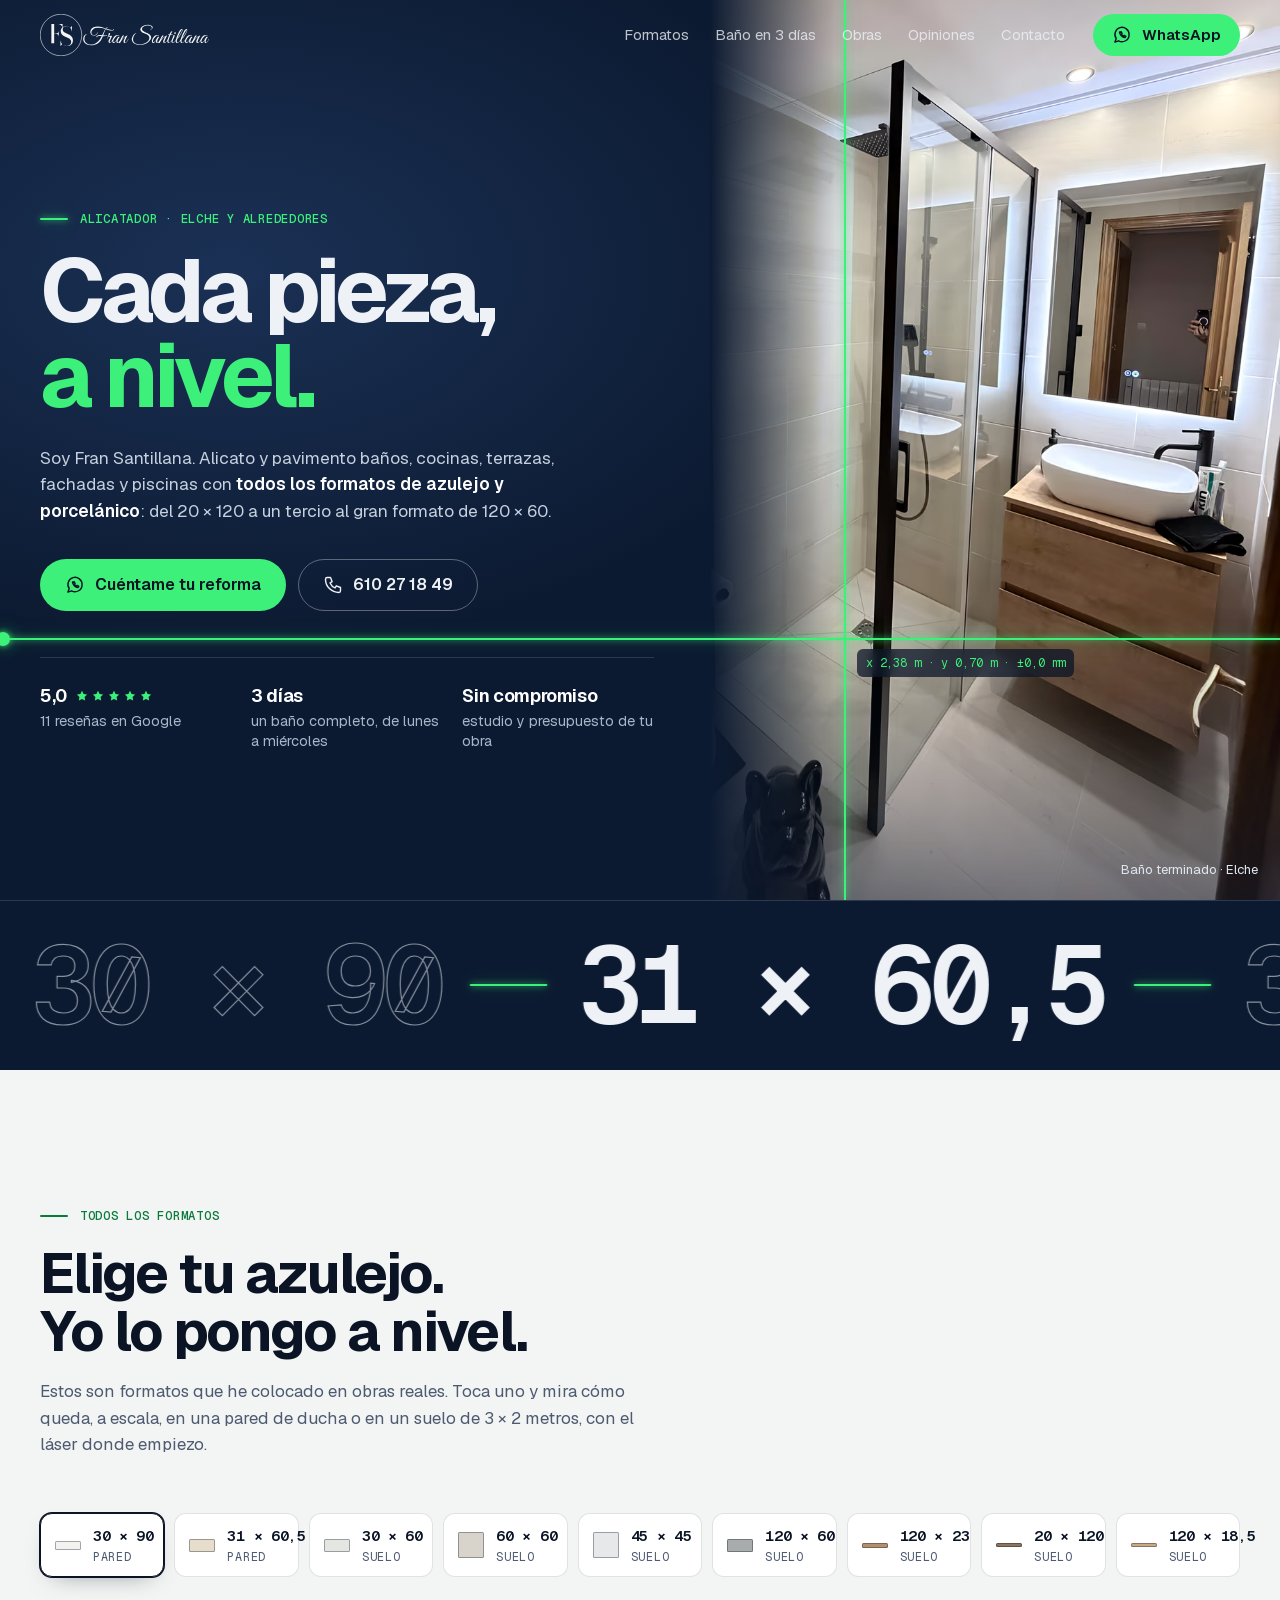
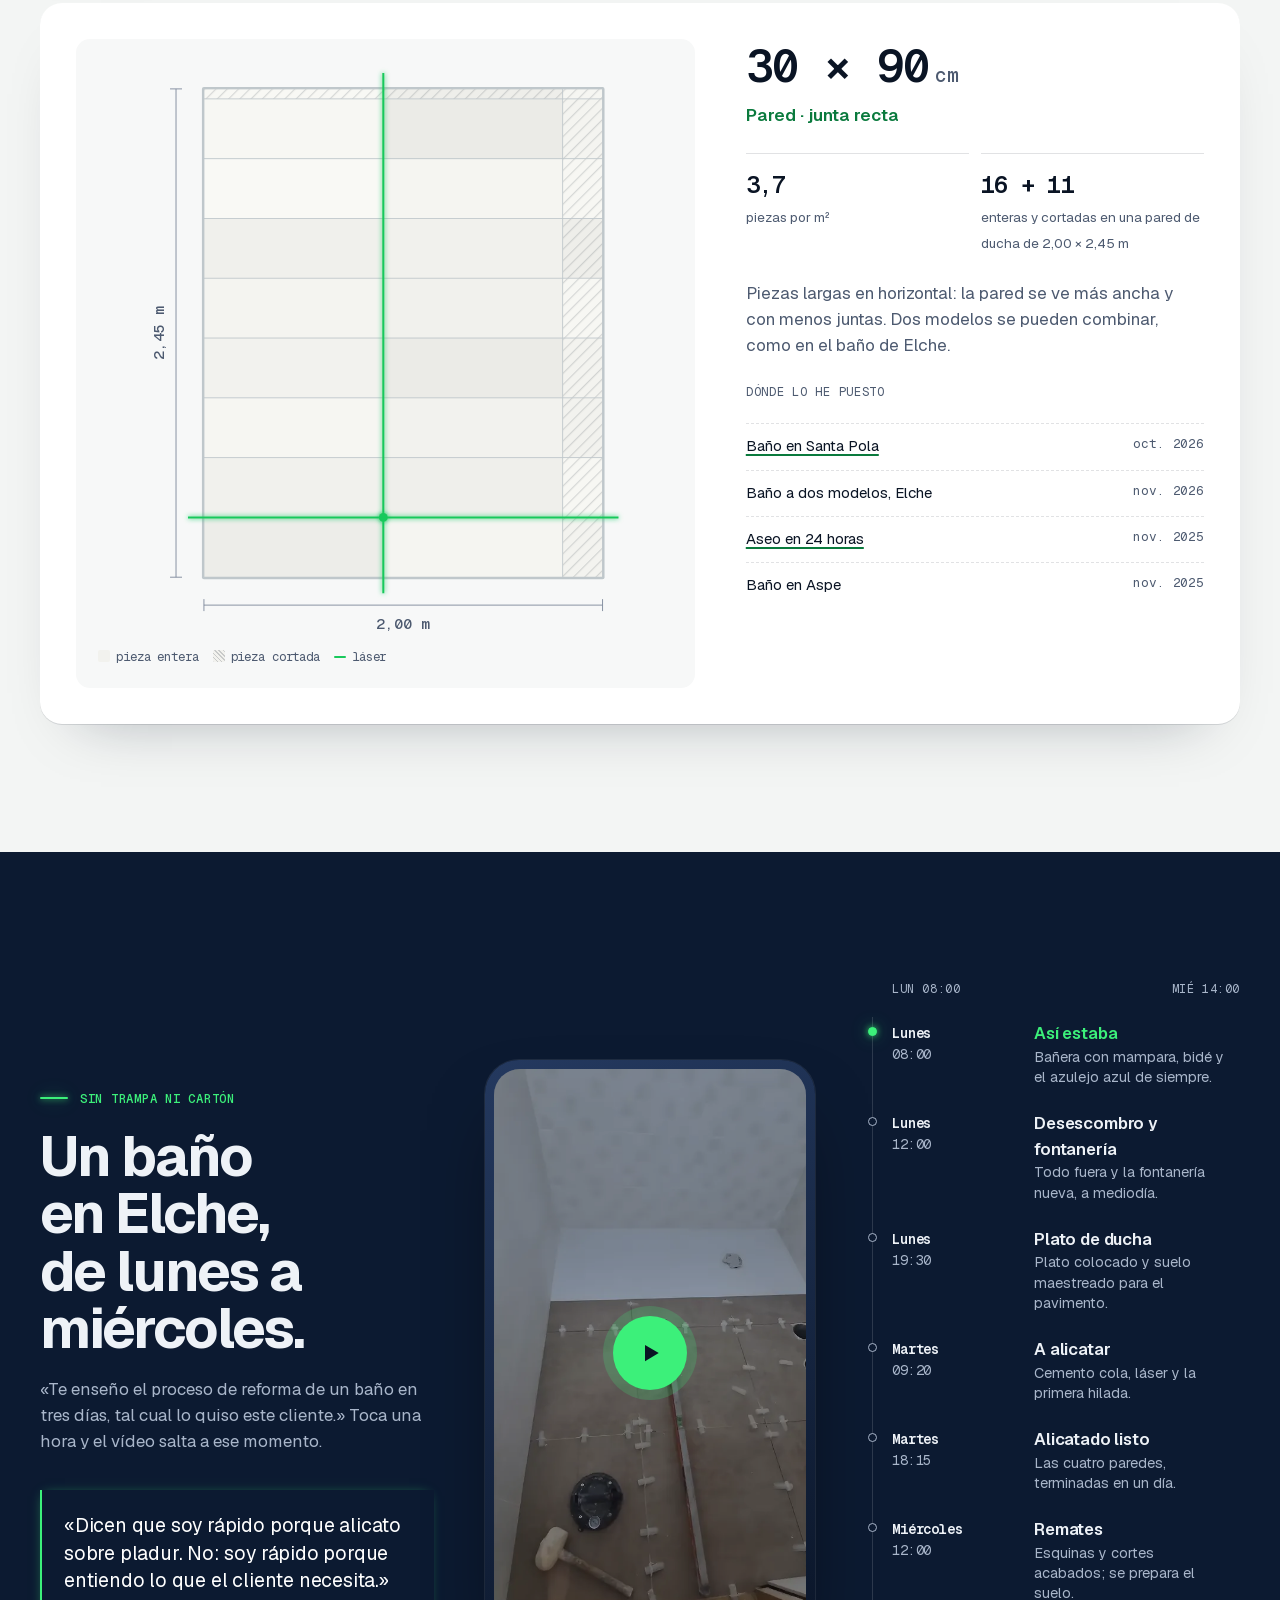
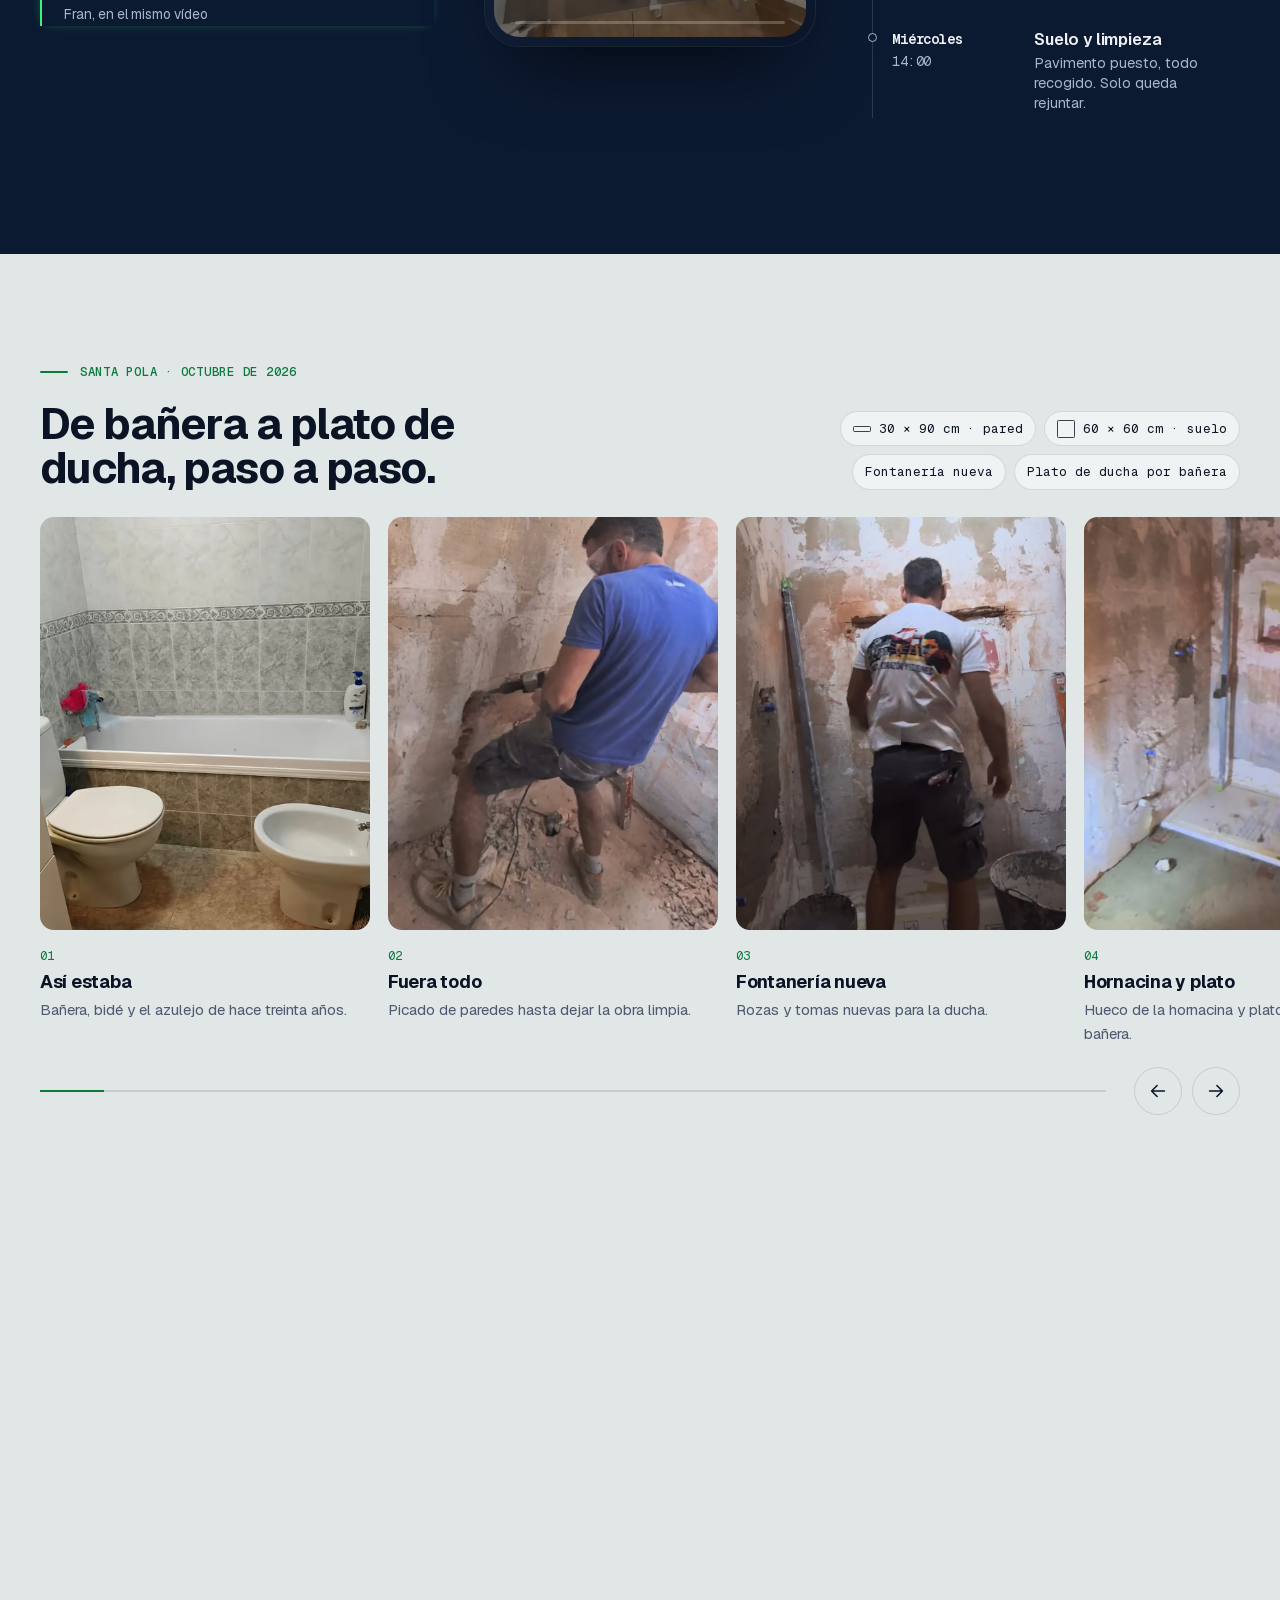
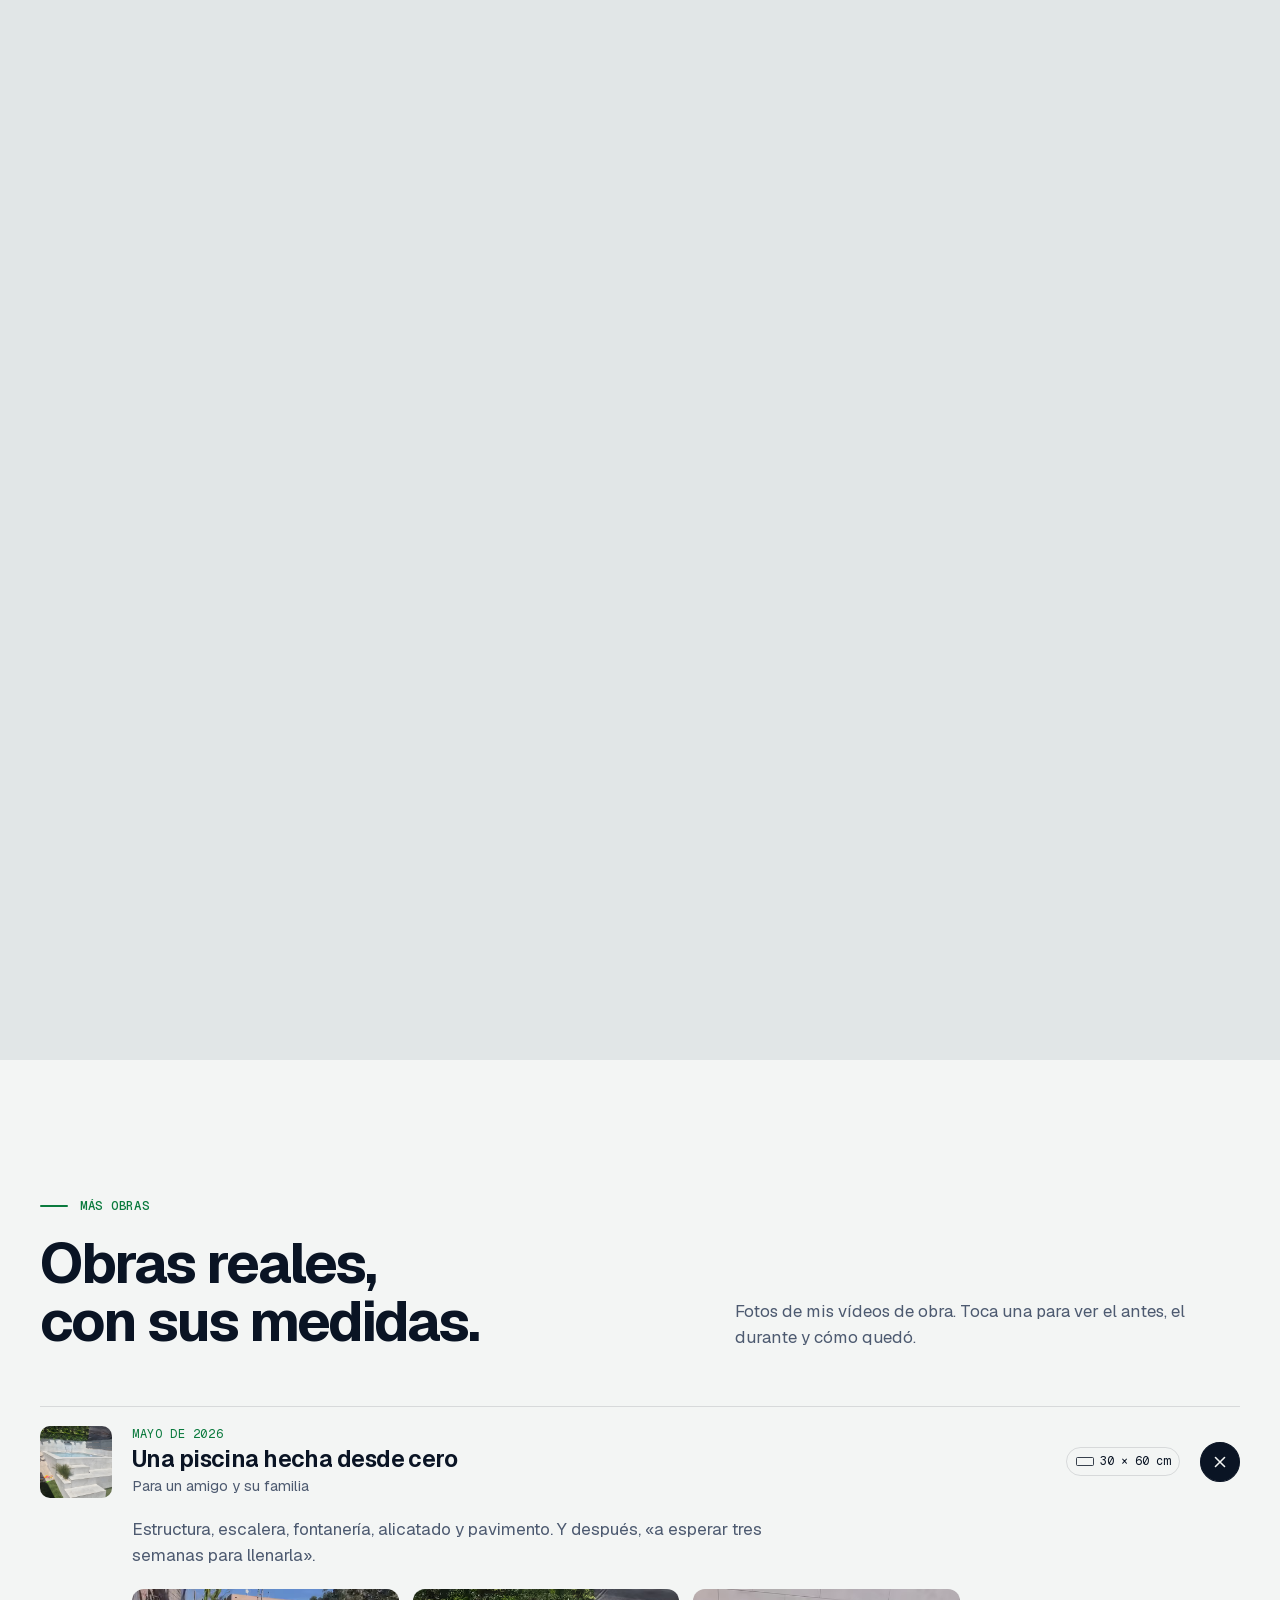
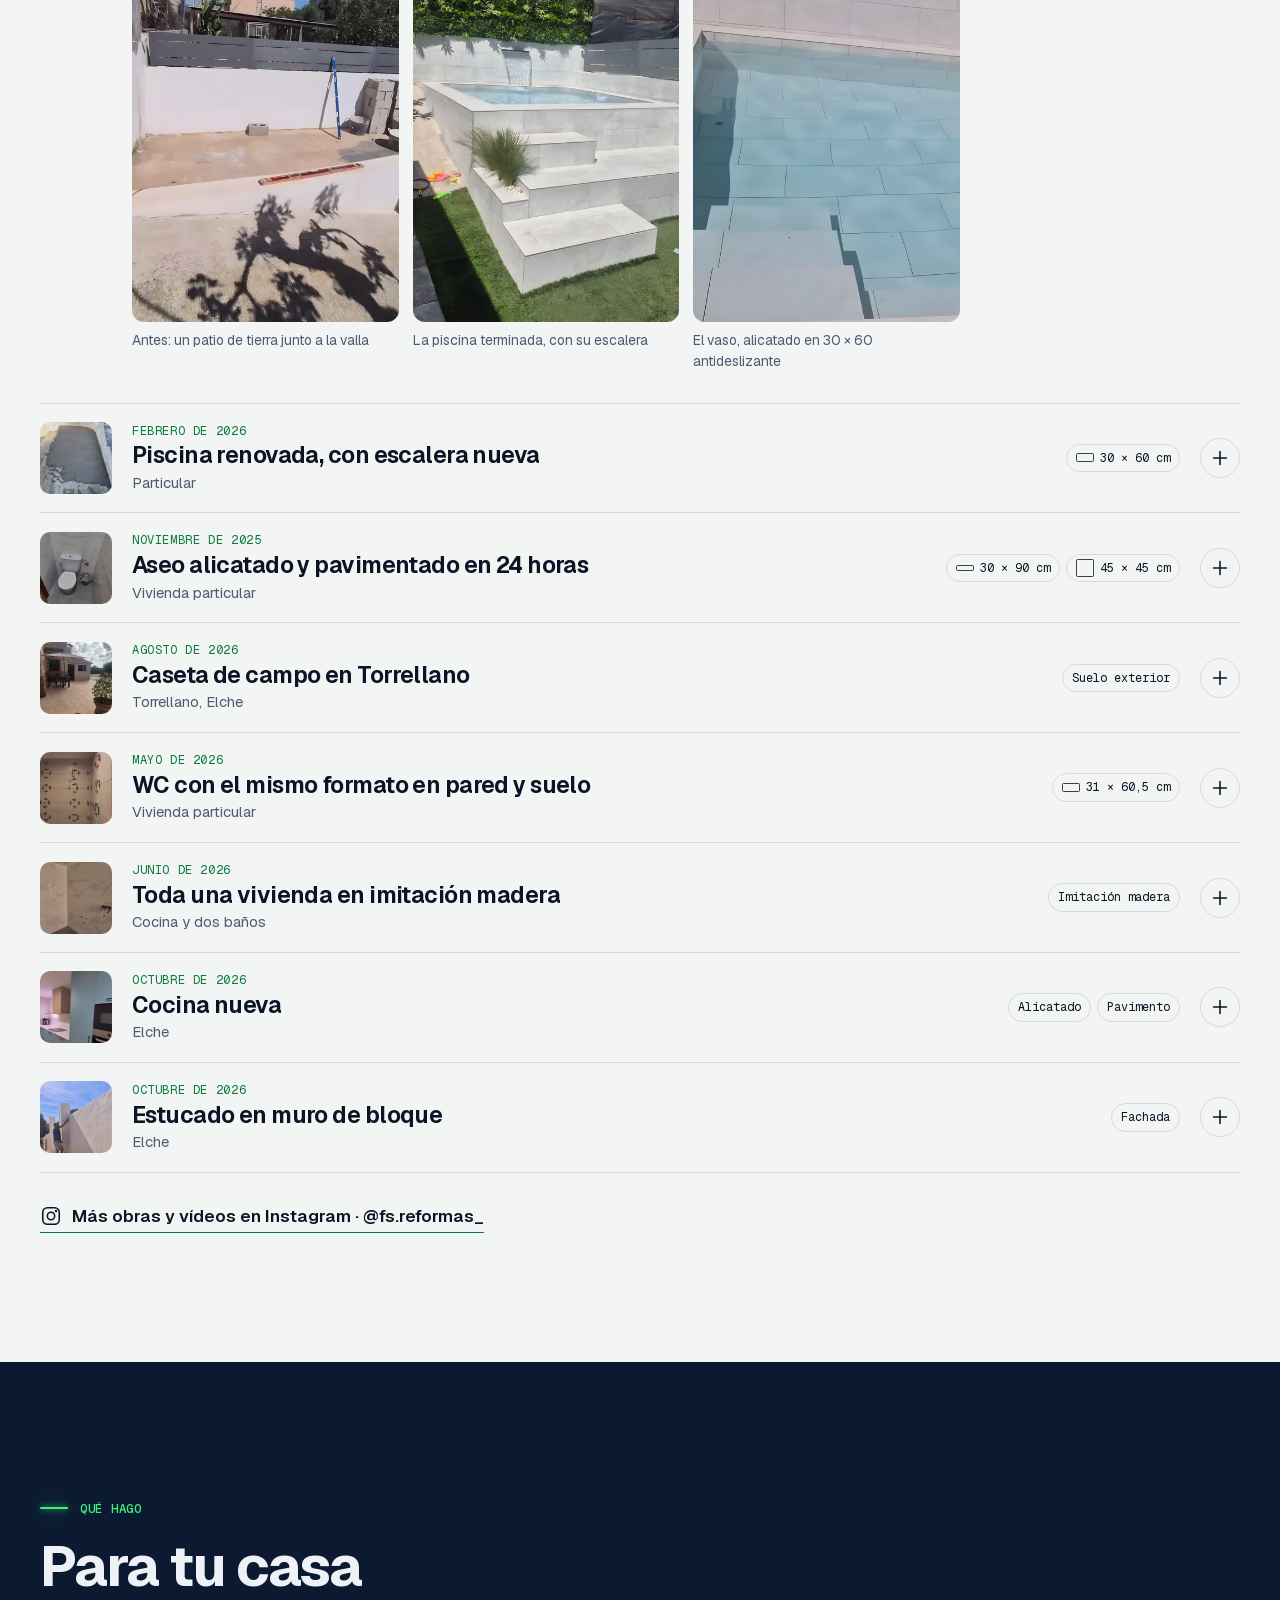
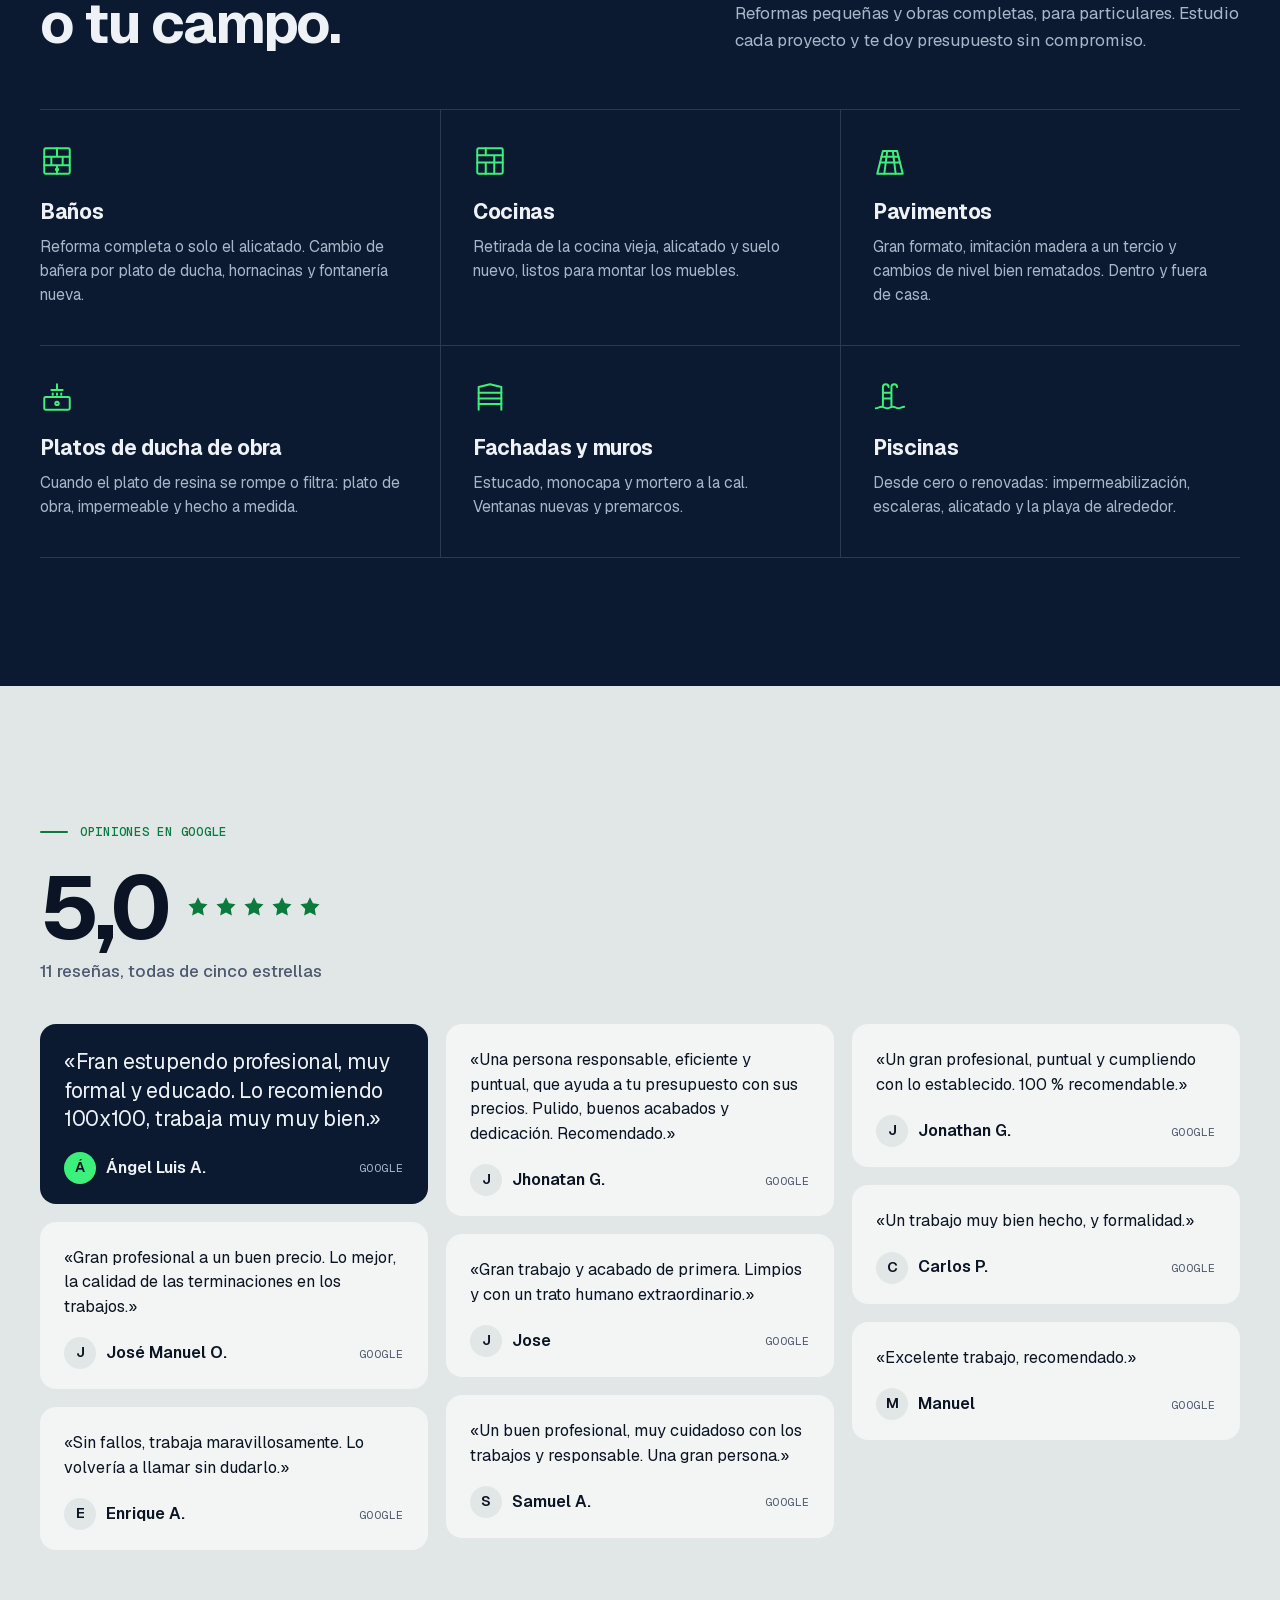
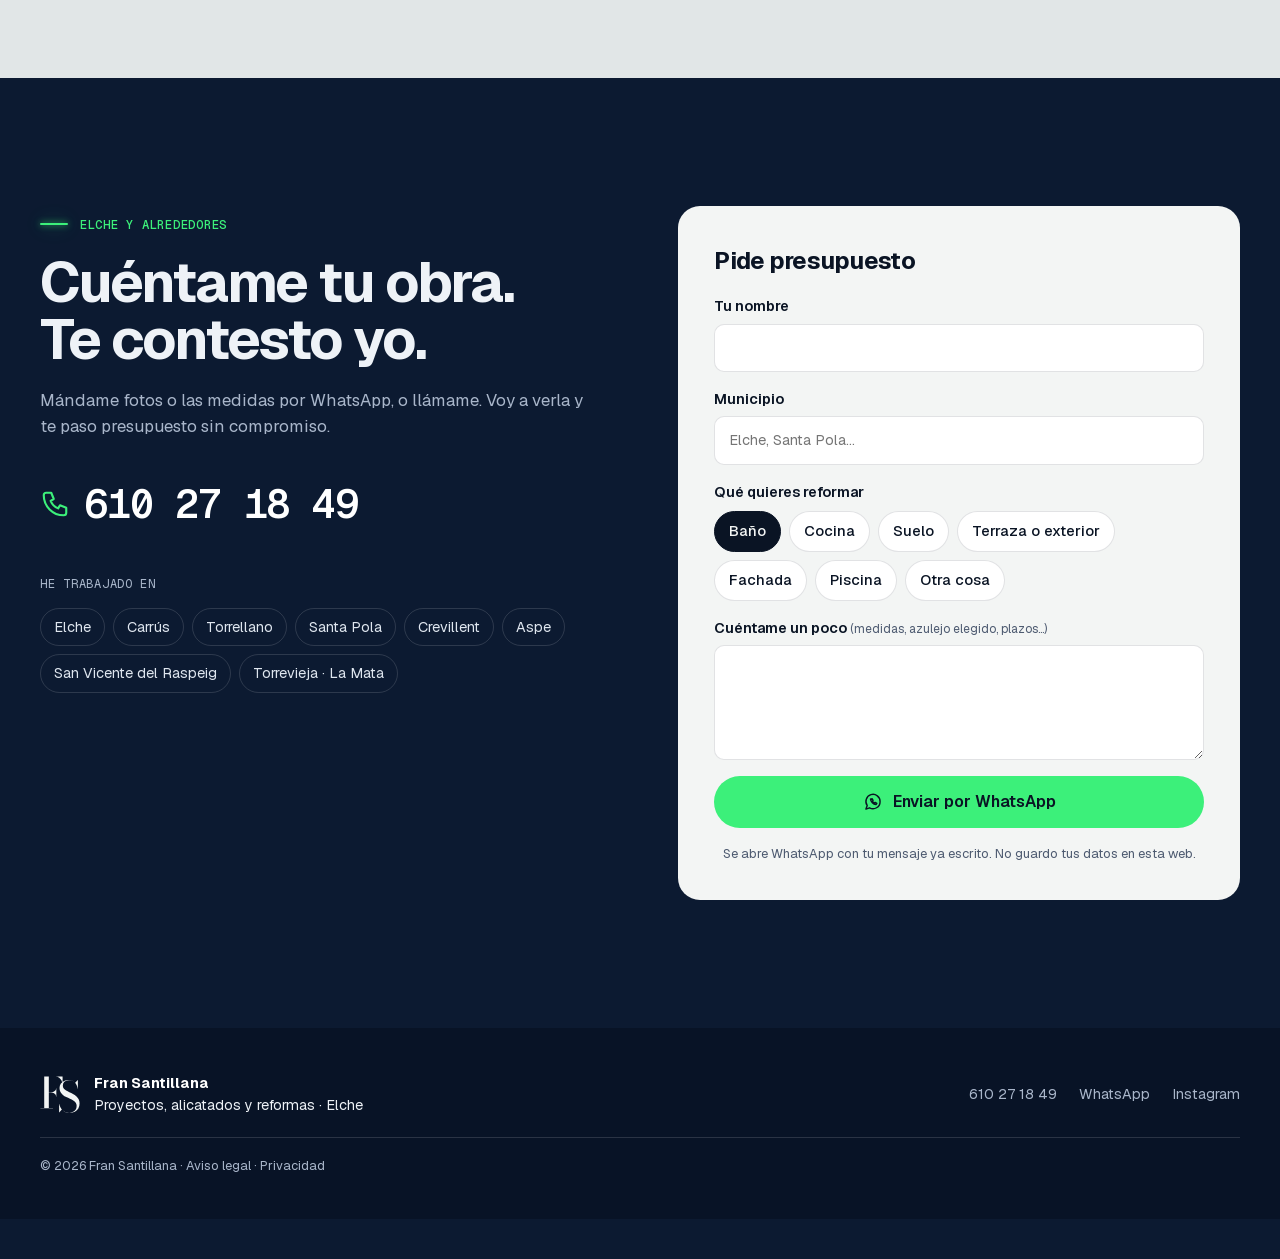
==== commit 98ee024c: "Portada: sin halo en el titular y foto recortada al marco" ====
--- a/index.html
+++ b/index.html
@@ -14,7 +14,7 @@
 <link rel="icon" href="favicon.svg" type="image/svg+xml">
 <link rel="preload" href="fonts/geist.woff2" as="font" type="font/woff2" crossorigin>
 <link rel="preload" as="image" type="image/avif" imagesrcset="img/portada-520.avif 520w, img/portada-820.avif 820w, img/portada-1000.avif 990w" imagesizes="(max-width: 600px) and (min-resolution: 2.5dppx) 400px, (max-width: 860px) 100vw, 46vw" fetchpriority="high">
-<link rel="stylesheet" href="main.css?v=1">
+<link rel="stylesheet" href="main.css?v=2">
 <script>document.documentElement.classList.add('js')</script>
 <script type="application/ld+json">{"@context":"https://schema.org","@type":"HomeAndConstructionBusiness","name":"Fran Santillana Reformas","description":"Alicatador y reformas en Elche y alrededores: baños, cocinas, pavimentos, fachadas, platos de ducha y piscinas, con todos los formatos de azulejo y porcelánico.","url":"https://nocodya-hue.github.io/fran-santillana/","telephone":"+34610271849","image":"https://nocodya-hue.github.io/fran-santillana/img/compartir.jpg","sameAs":["https://www.instagram.com/fs.reformas_/"],"address":{"@type":"PostalAddress","addressLocality":"Elche","addressRegion":"Alicante","addressCountry":"ES"},"areaServed":[{"@type":"Place","name":"Elche"},{"@type":"Place","name":"Carrús"},{"@type":"Place","name":"Torrellano"},{"@type":"Place","name":"Santa Pola"},{"@type":"Place","name":"Crevillent"},{"@type":"Place","name":"Aspe"},{"@type":"Place","name":"San Vicente del Raspeig"},{"@type":"Place","name":"Torrevieja, La Mata"}]}</script>
 </head>
@@ -274,7 +274,7 @@
       </div>
     </details>
     </div>
-    <figure class="previa" data-previa aria-hidden="true"><img alt="" width="480" height="600"></figure>
+    <figure class="previa" data-previa aria-hidden="true"><img src="[data-uri]" alt="" width="480" height="600"></figure>
     <p class="obras__ig"><a href="https://www.instagram.com/fs.reformas_/" target="_blank" rel="noopener"><svg class="ico" viewBox="0 0 24 24" aria-hidden="true" focusable="false"><rect x="3" y="3" width="18" height="18" rx="5"/><circle cx="12" cy="12" r="4"/><circle cx="17.5" cy="6.5" r=".6" fill="currentColor"/></svg><span>Más obras y vídeos en Instagram · @fs.reformas_</span></a></p>
   </div>
 </section>
@@ -335,6 +335,6 @@
   </div>
 </footer>
 <script>window.FORMATOS=[{"id":"30x90","nom":"30 × 90","w":90,"h":30,"sup":"pared","patron":"recto","tono":"#f2f2ee","veta":"piedra","uso":"Pared · junta recta","nota":"Piezas largas en horizontal: la pared se ve más ancha y con menos juntas. Dos modelos se pueden combinar, como en el baño de Elche.","obras":[["Baño en Santa Pola","#santa-pola","oct. 2026"],["Baño a dos modelos, Elche",null,"nov. 2026"],["Aseo en 24 horas","#obra-aseo","nov. 2025"],["Baño en Aspe",null,"nov. 2025"]]},{"id":"31x60","nom":"31 × 60,5","w":60.5,"h":31,"sup":"pared","patron":"recto","tono":"#e7ddcd","veta":"lisa","uso":"Pared y suelo · el mismo formato","nota":"El mismo porcelánico en pared y suelo, para que las juntas sigan de una a otro. Lo marco con láser antes de poner la primera pieza.","obras":[["WC alicatado con láser","#obra-wc","may. 2026"]]},{"id":"30x60","nom":"30 × 60","w":60,"h":30,"sup":"suelo","patron":"recto","tono":"#e4e6e2","veta":"piedra","uso":"Piscina · antideslizante","nota":"En el vaso y en la escalera, siempre antideslizante. Debajo, impermeabilización nueva antes de alicatar.","obras":[["Piscina hecha desde cero","#obra-piscina","may. 2026"],["Piscina renovada","#obra-piscina-2","feb. 2026"]]},{"id":"60x60","nom":"60 × 60","w":60,"h":60,"sup":"suelo","patron":"recto","tono":"#d8d4cc","veta":"piedra","uso":"Suelo · junta recta","nota":"Con niveladores en cada cruce de juntas: cuatro esquinas que se tocan tienen que quedar a la misma altura.","obras":[["Baño en Santa Pola","#santa-pola","oct. 2026"],["Pavimento 60 × 60",null,"may. 2026"]]},{"id":"45x45","nom":"45 × 45","w":45,"h":45,"sup":"suelo","patron":"recto","tono":"#e6e8ea","veta":"marmol","uso":"Suelo · aseos y baños pequeños","nota":"Un formato manejable para estancias pequeñas, con pocos cortes junto al inodoro y la puerta.","obras":[["Aseo en 24 horas","#obra-aseo","nov. 2025"]]},{"id":"120x60","nom":"120 × 60","w":120,"h":60,"sup":"suelo","patron":"recto","tono":"#a9acac","veta":"piedra","uso":"Suelo · gran formato","nota":"Gran formato: base bien plana, cemento cola en la pieza y en el suelo, y niveladores. Así lo puse en toda una vivienda en 72 horas.","obras":[["Lorraine Grey en toda la vivienda",null,"jun. 2026"]]},{"id":"120x23","nom":"120 × 23","w":120,"h":23,"sup":"suelo","patron":"tercio","tono":"#b28f6e","veta":"madera","uso":"Suelo · imitación madera","nota":"Lamas desplazadas un tercio, no a la mitad: en piezas tan largas evita que se marquen cejas entre una y otra.","obras":[["Escalera y suelo, San Vicente del Raspeig",null,"jul. 2024"],["Baño en Aspe",null,"nov. 2025"],["Toda una vivienda","#obra-madera","jun. 2026"]]},{"id":"20x120","nom":"20 × 120","w":120,"h":20,"sup":"suelo","patron":"tercio","tono":"#8f735c","veta":"madera","uso":"Suelo · a un tercio","nota":"Porcelánico imitación madera a un tercio, en un ático de La Mata. Se trabaja hasta en festivos si la obra lo pide.","obras":[["Ático en La Mata, Torrevieja",null,"abr. 2025"]]},{"id":"120x18","nom":"120 × 18,5","w":120,"h":18.5,"sup":"suelo","patron":"tercio","tono":"#c9a985","veta":"madera","uso":"Suelo · cocina","nota":"Lamas estrechas para una cocina: con la pared en 30 × 90 y todo retirado, alicatado y pavimentado en tres días.","obras":[["Cocina en tres días",null,"sep. 2026"]]}];window.WA="https://wa.me/34610271849";</script>
-<script src="main.js?v=1" defer></script>
+<script src="main.js?v=2" defer></script>
 </body>
 </html>
--- a/main.css
+++ b/main.css
@@ -101,7 +101,7 @@
 .portada__in { position: relative; display: grid; grid-template-columns: minmax(0, 1.08fr) minmax(0, .92fr); min-height: min(100svh, 900px); max-width: calc(var(--ancho) + 2 * var(--margen)); margin: 0 auto; padding: 0 0 0 var(--margen); }
 .portada__txt { padding: 132px 56px 72px 0; display: flex; flex-direction: column; justify-content: center; position: relative; z-index: 2; }
 .portada__t { font-size: clamp(3rem, 7vw, 6.1rem); letter-spacing: -.05em; line-height: .95; margin-bottom: 26px; }
-.t-laser { color: var(--laser); text-shadow: 0 0 22px rgba(60, 240, 122, .35); }
+.t-laser { color: var(--laser); }
 .portada__sub { font-size: clamp(1.05rem, 1.35vw, 1.2rem); color: #c6d0de; max-width: 50ch; }
 .portada__sub strong { color: #fff; font-weight: 600; }
 .portada__cta { display: flex; flex-wrap: wrap; gap: 12px; margin-top: 34px; }
@@ -110,7 +110,7 @@
 .portada__datos b, .nota-g { color: #fff; font-size: 1.12rem; font-weight: 650; letter-spacing: -.02em; display: inline-flex; align-items: center; gap: 8px; }
 .estrellas { display: inline-flex; gap: 2px; color: var(--laser); }
 .estrellas .e { width: 14px; height: 14px; }
-.portada__foto { position: relative; margin: 0; min-height: 100%; }
+.portada__foto { position: relative; margin: 0; min-height: 100%; overflow: hidden; }
 .portada__foto picture, .portada__foto img { position: absolute; inset: 0; width: 100%; height: 100%; object-fit: cover; object-position: 50% 45%; }
 .portada__foto img { transform: scale(1.05); transition: transform 1.8s var(--ease); }
 .portada__foto img.ok { transform: none; }
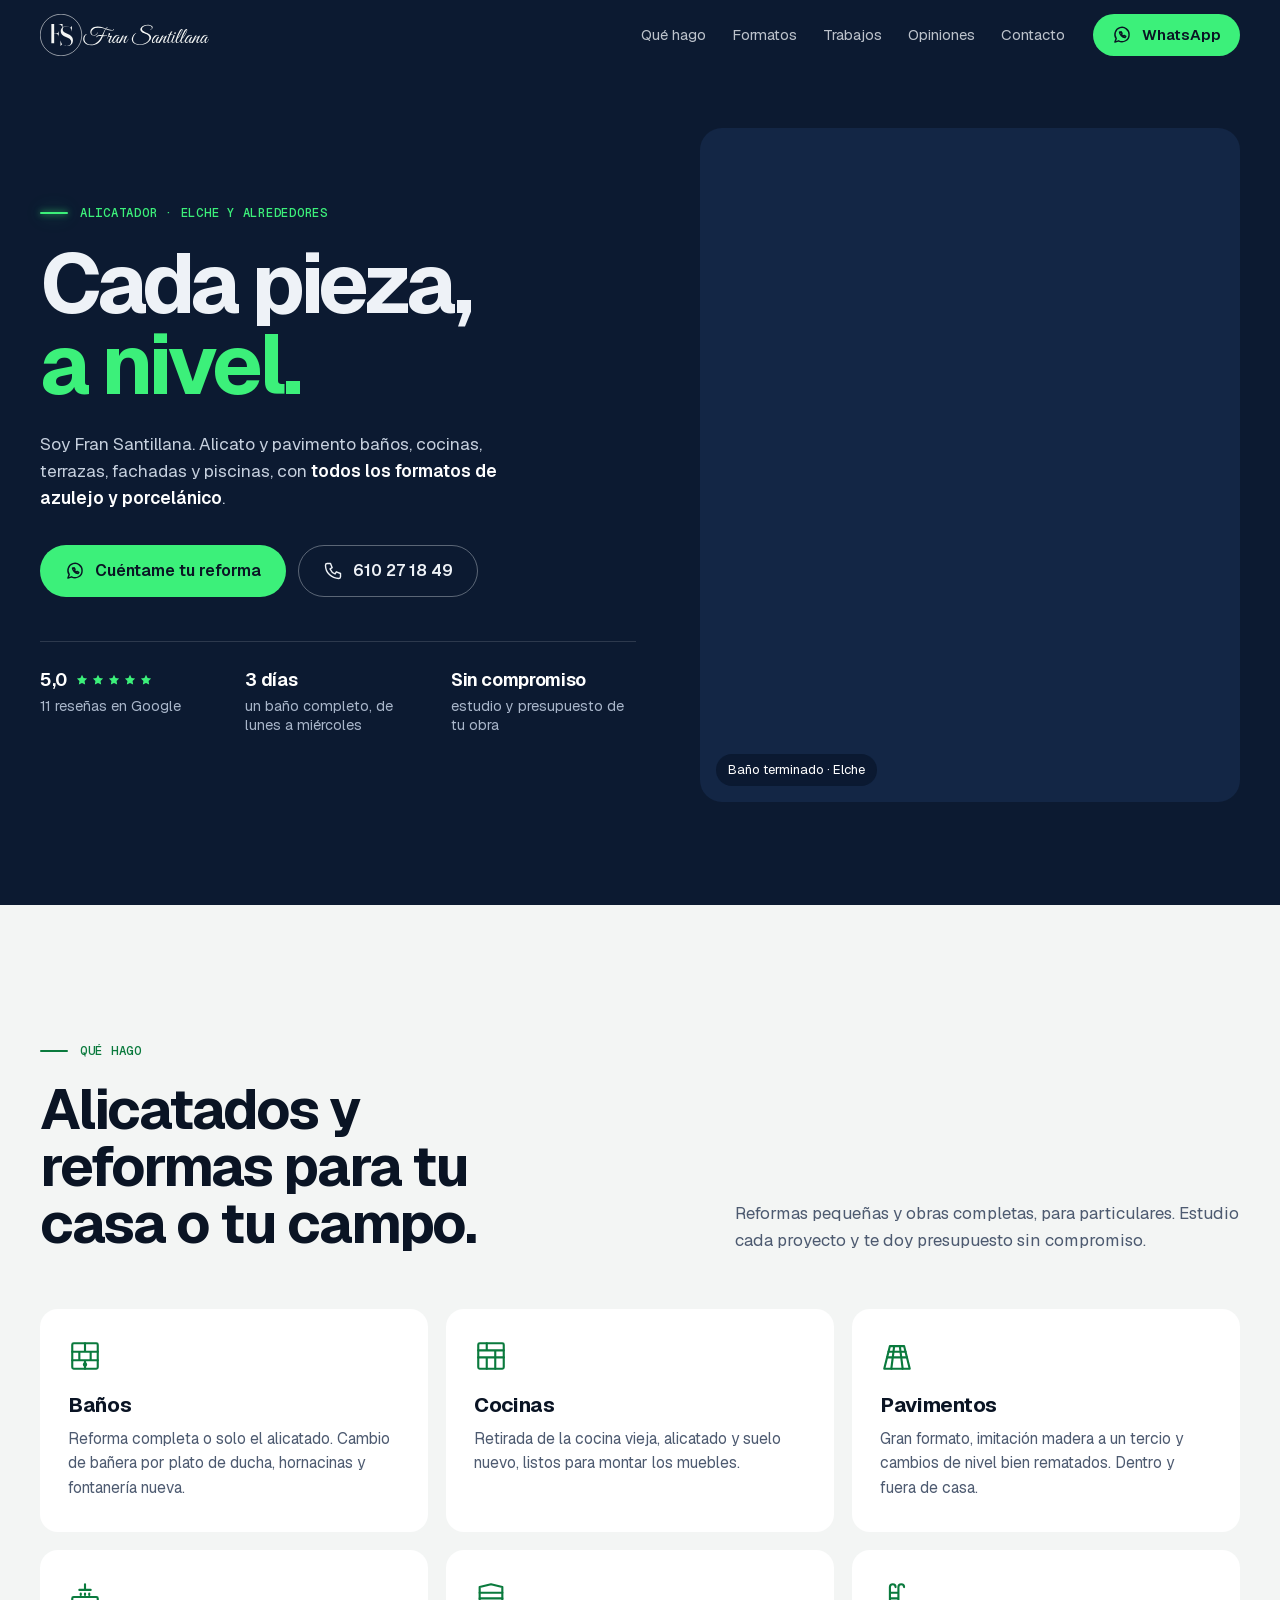
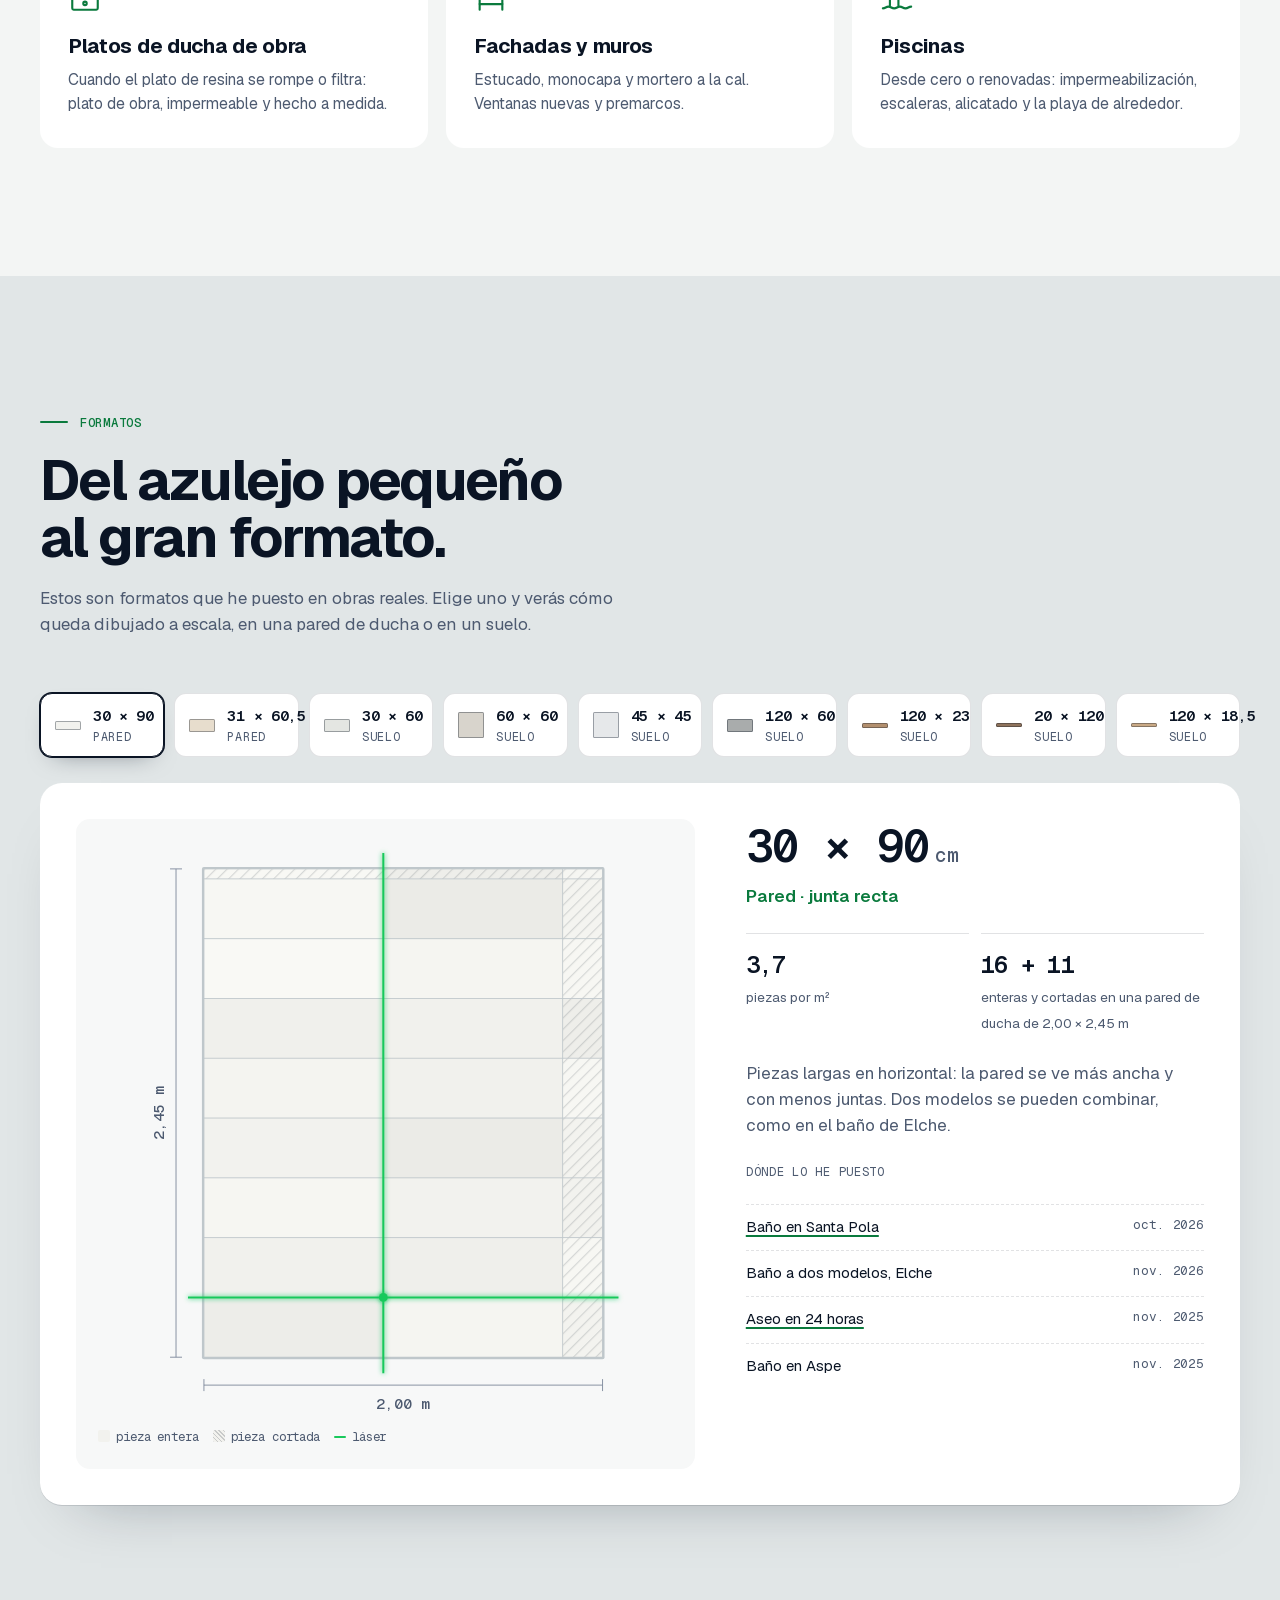
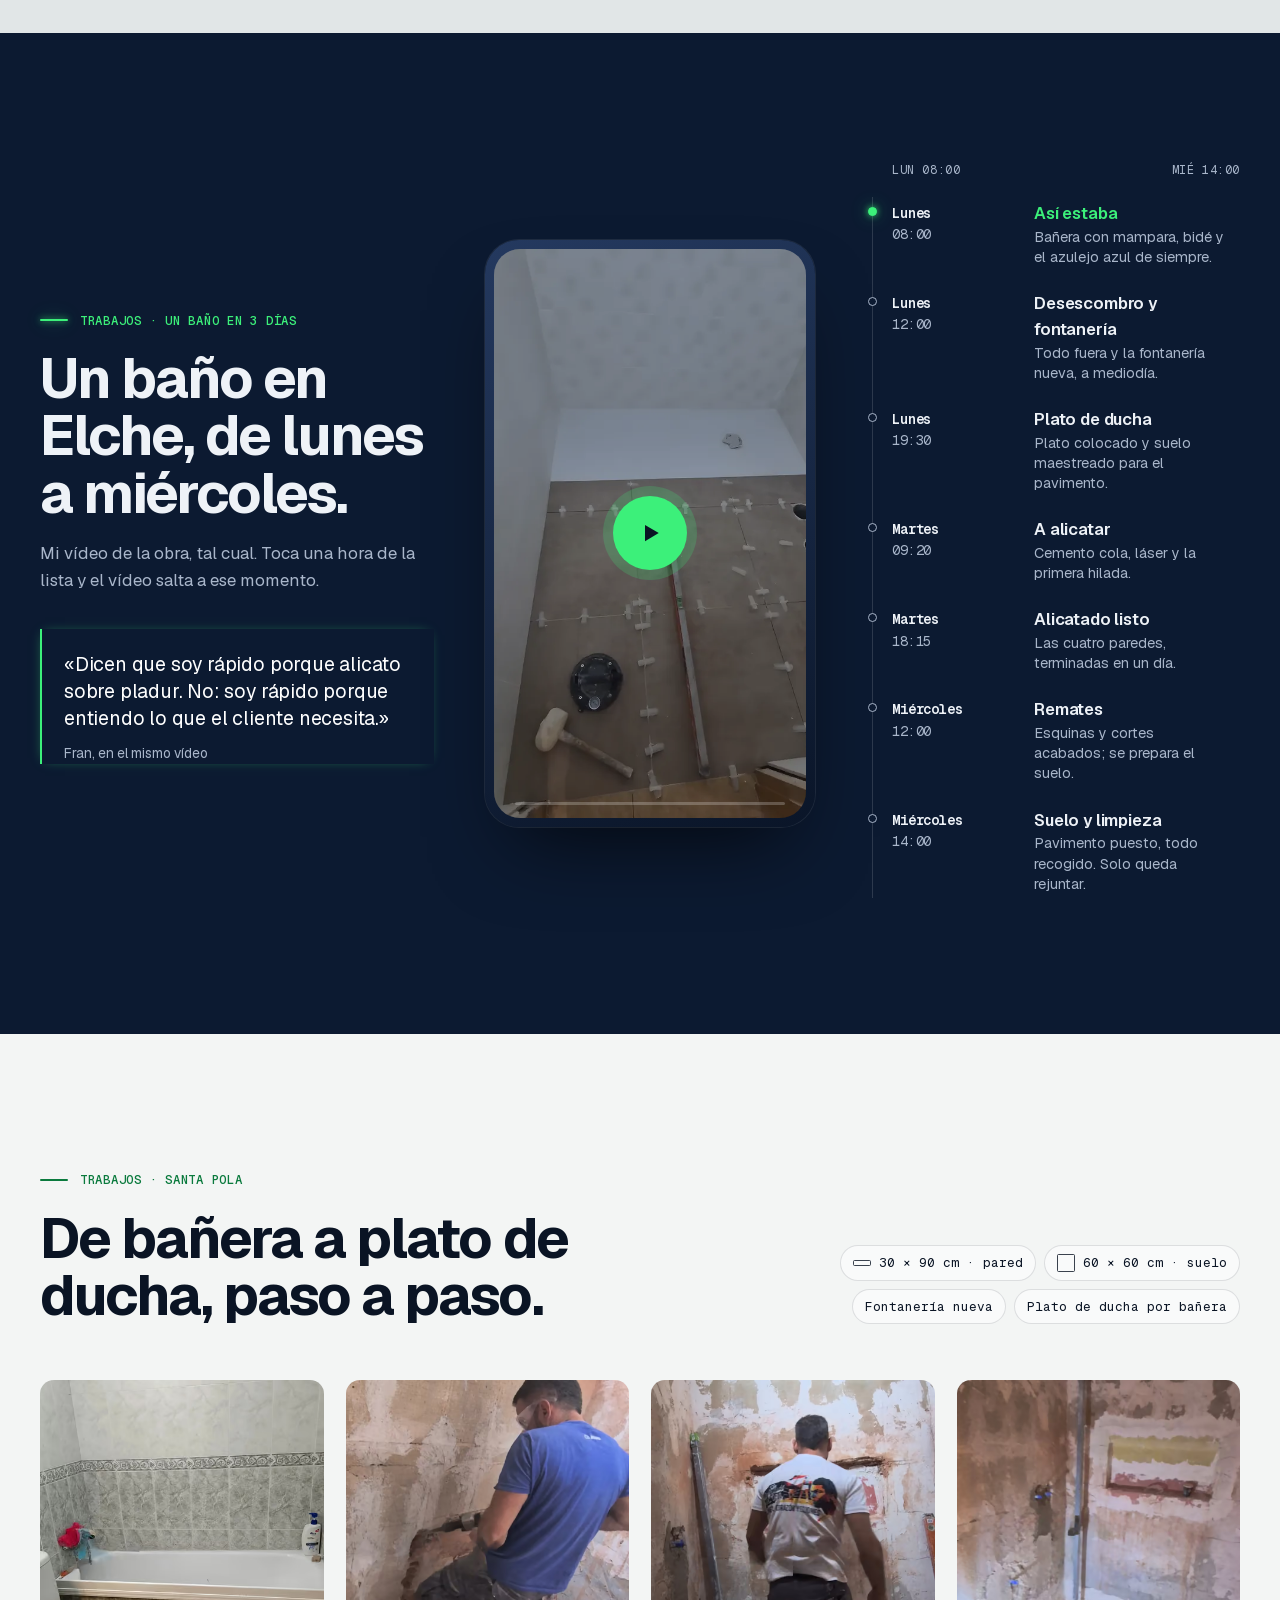
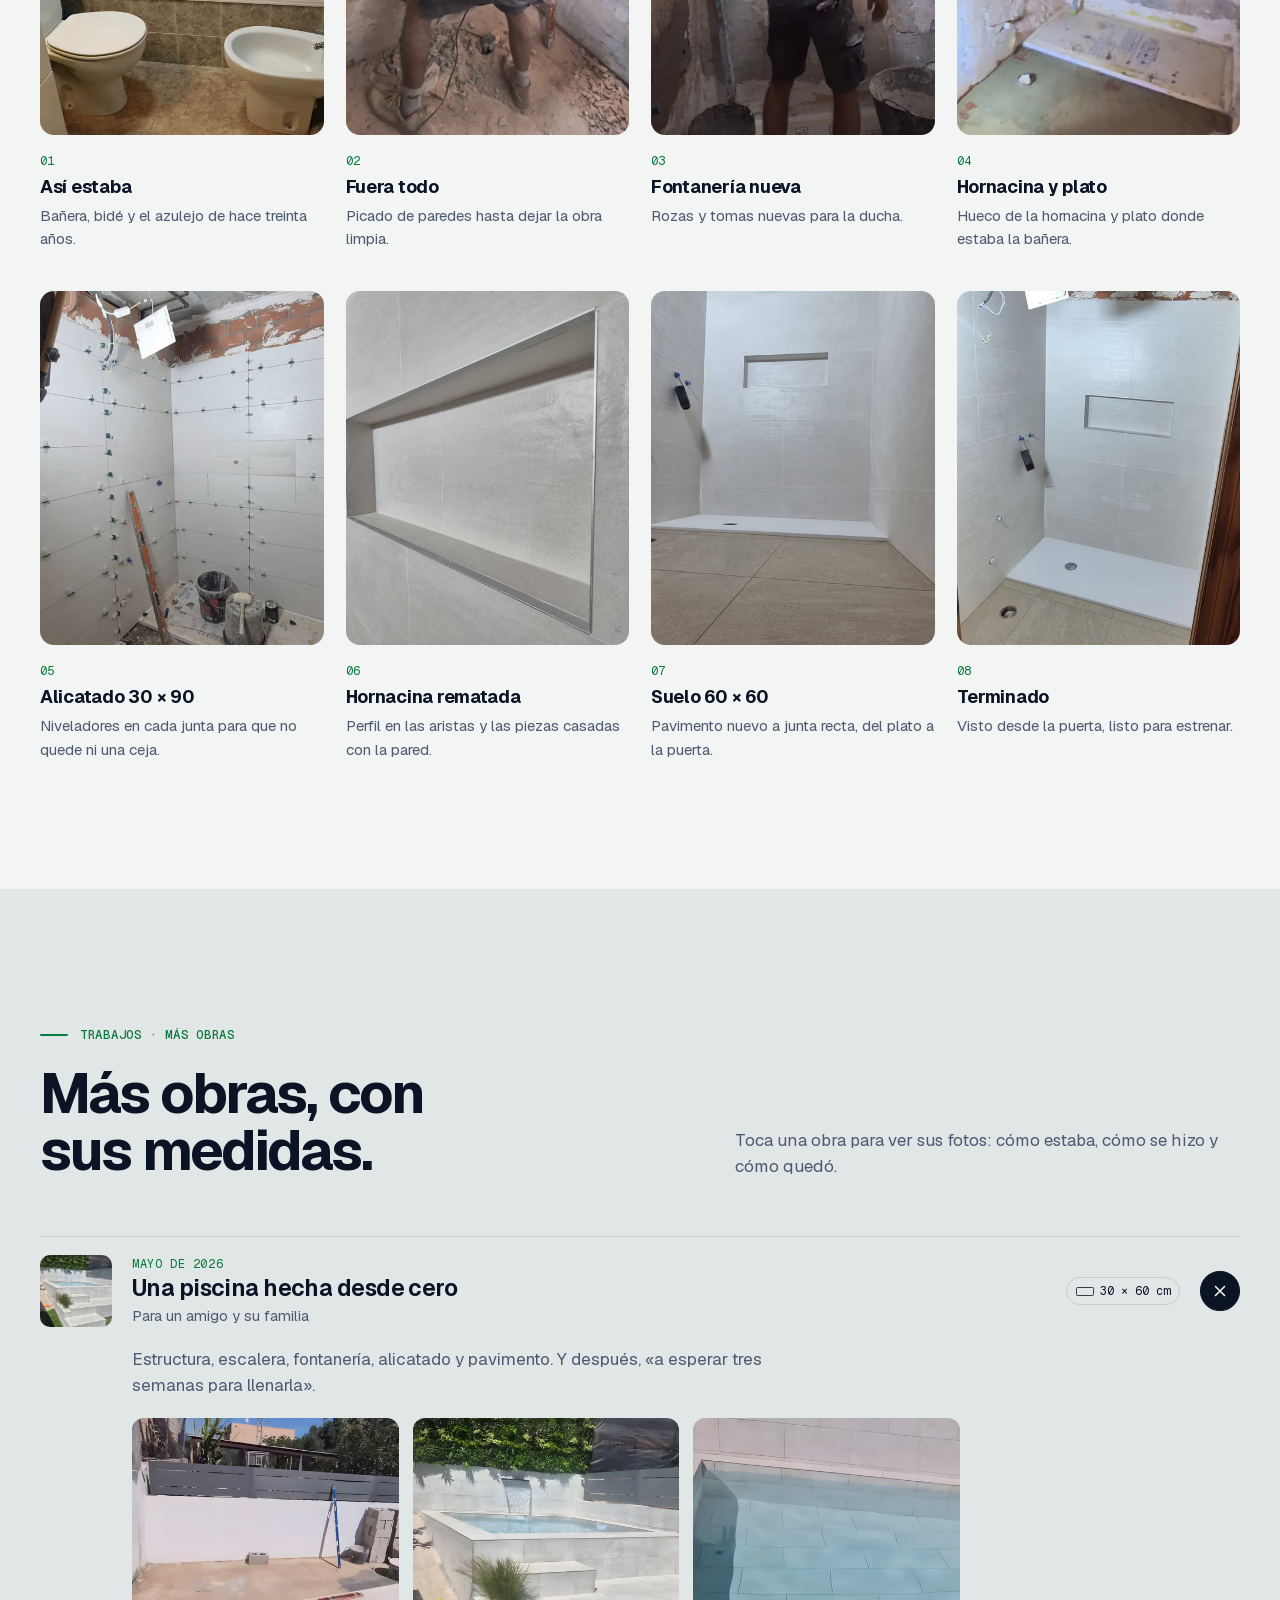
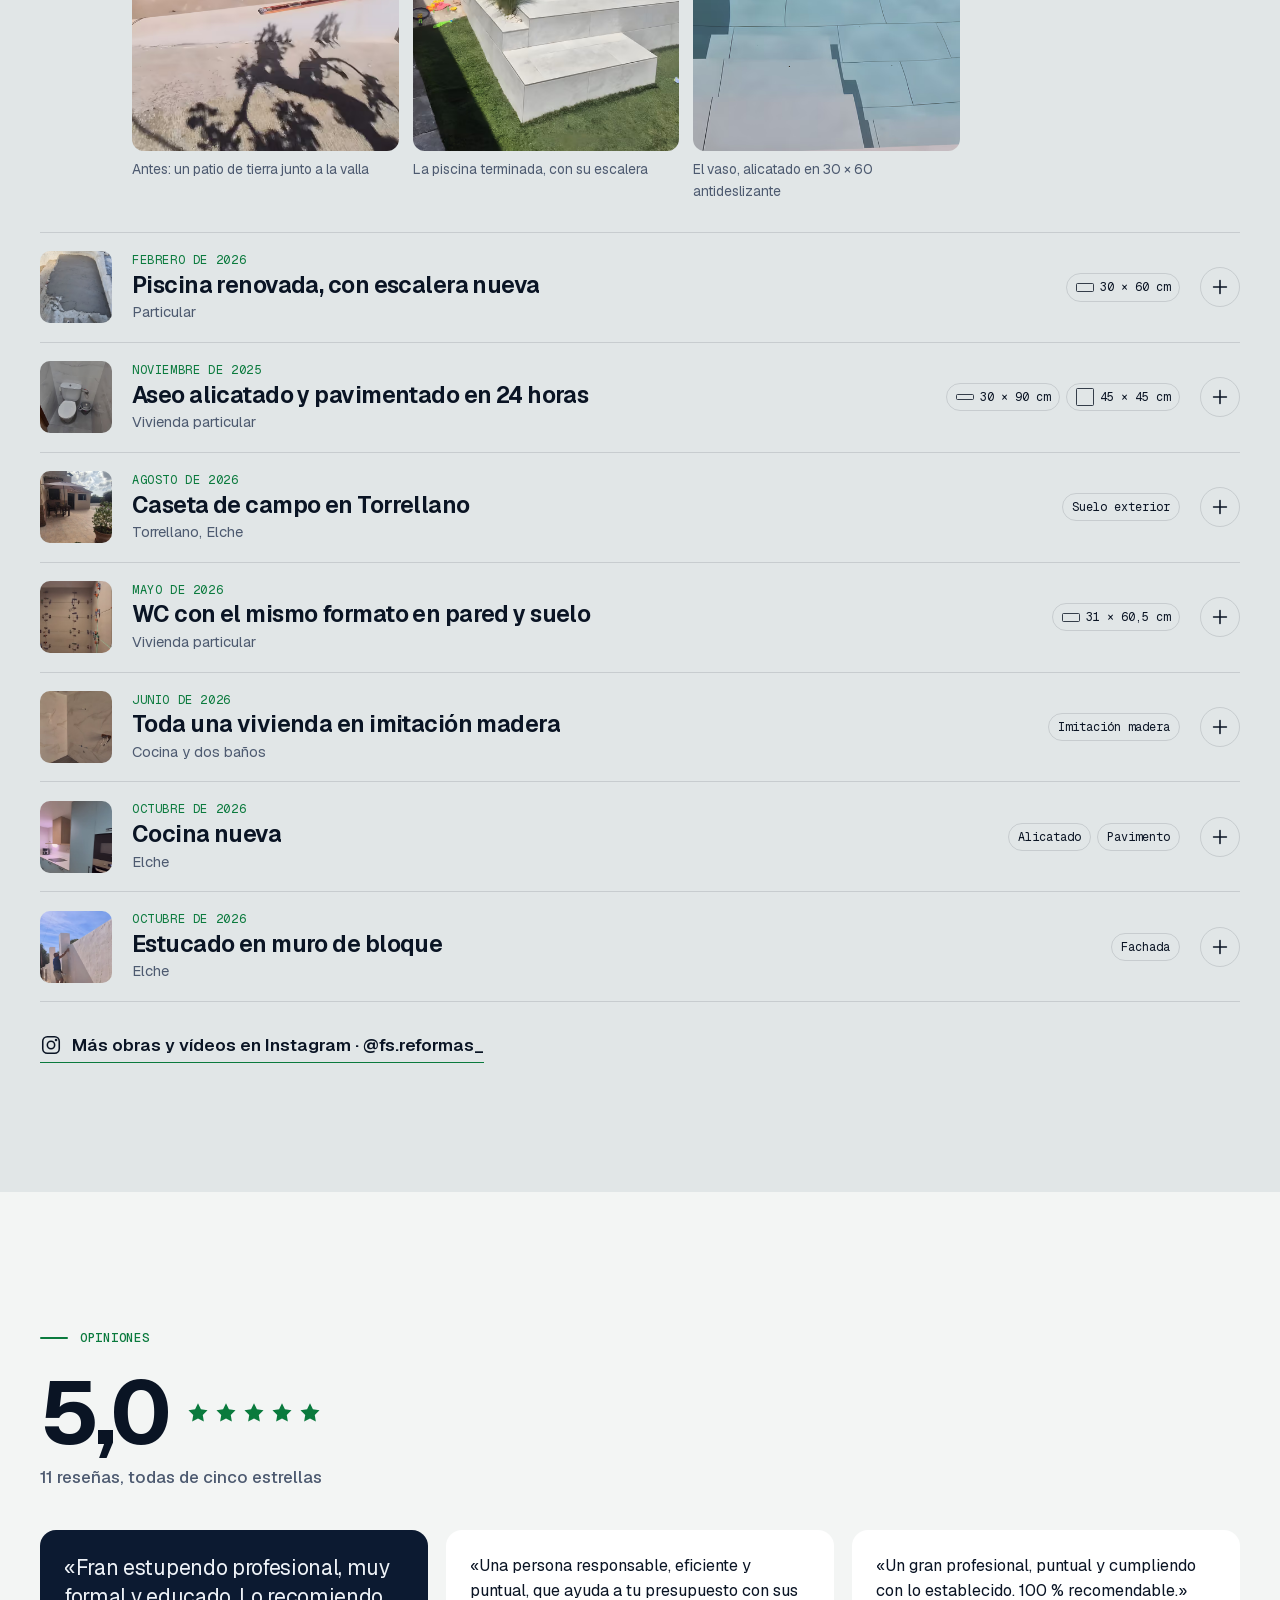
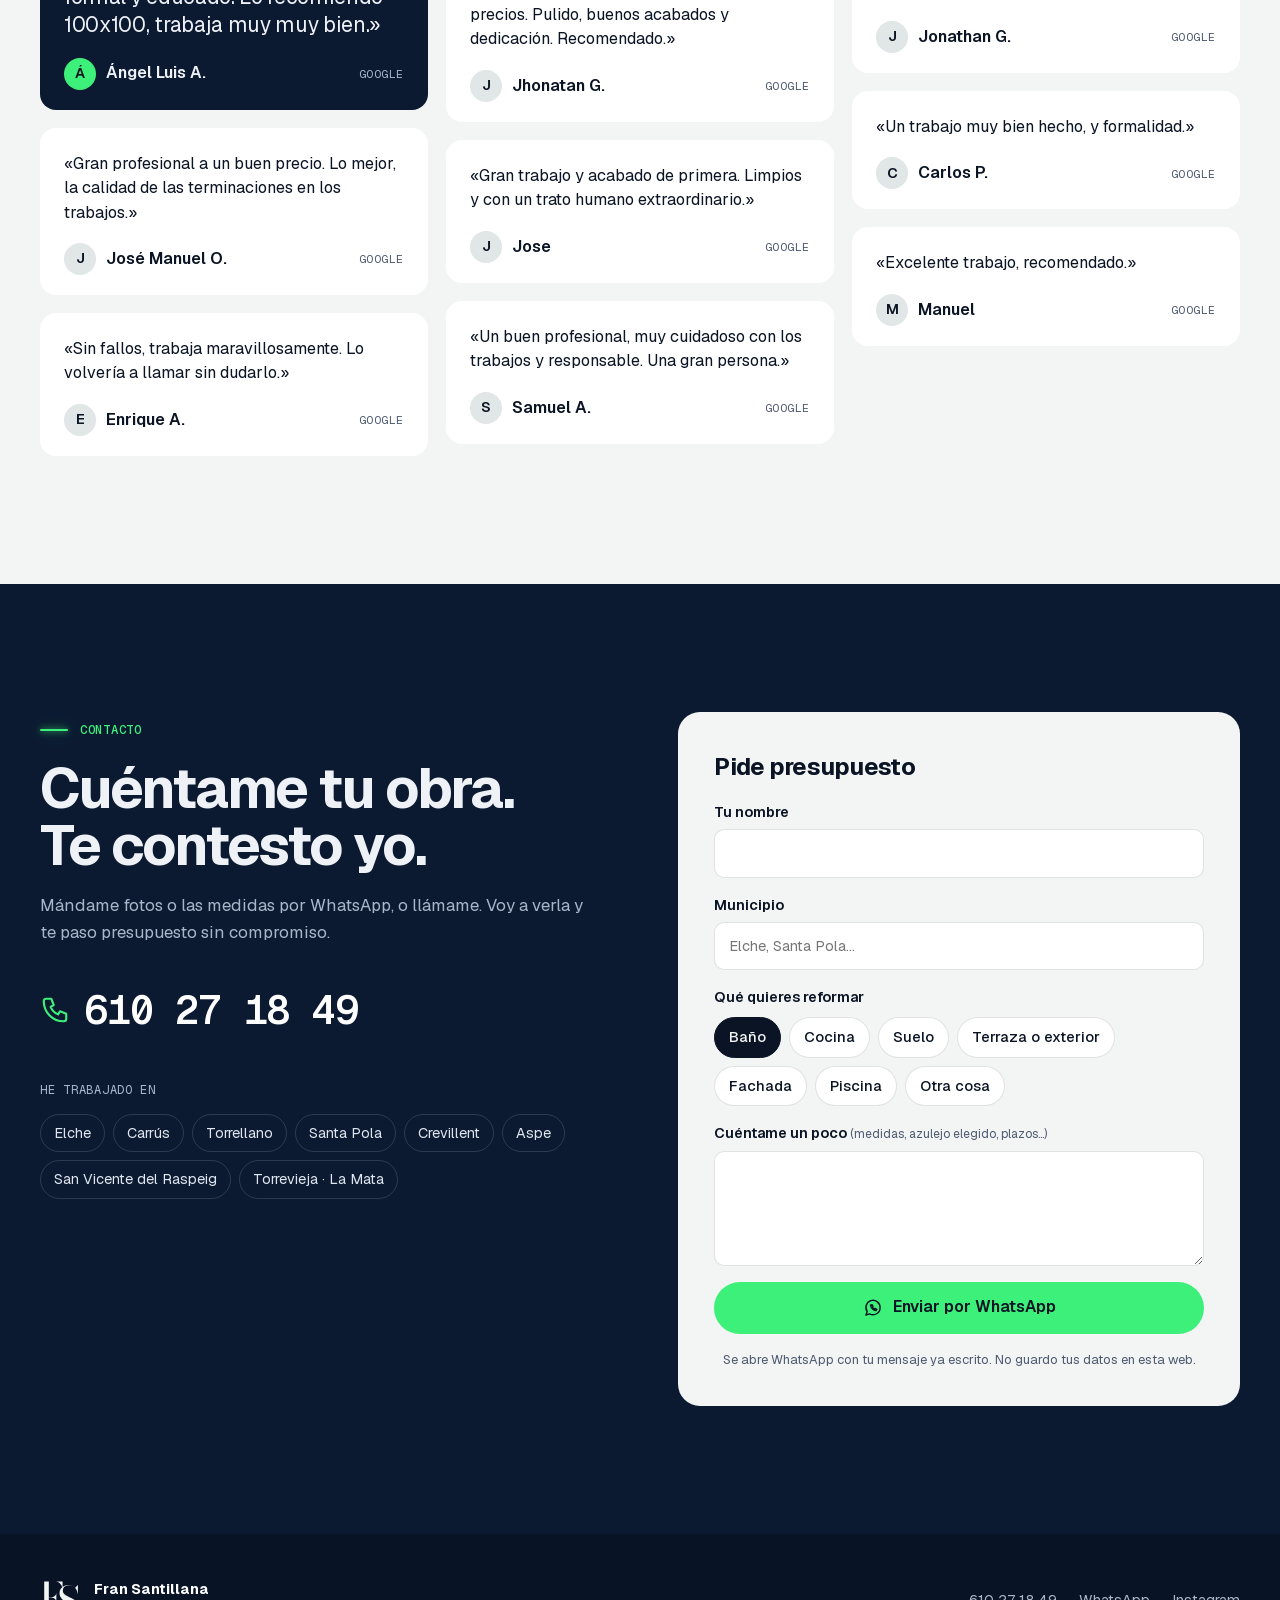
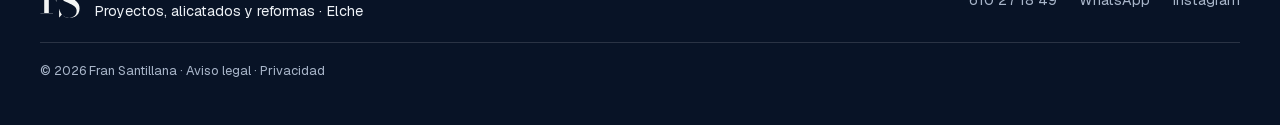
==== commit 3306ca59: "Versión más clara: portada estática, secciones en orden y más aire en el móvil" ====
--- a/index.html
+++ b/index.html
@@ -14,8 +14,7 @@
 <link rel="icon" href="favicon.svg" type="image/svg+xml">
 <link rel="preload" href="fonts/geist.woff2" as="font" type="font/woff2" crossorigin>
 <link rel="preload" as="image" type="image/avif" imagesrcset="img/portada-520.avif 520w, img/portada-820.avif 820w, img/portada-1000.avif 990w" imagesizes="(max-width: 600px) and (min-resolution: 2.5dppx) 400px, (max-width: 860px) 100vw, 46vw" fetchpriority="high">
-<link rel="stylesheet" href="main.css?v=2">
-<script>document.documentElement.classList.add('js')</script>
+<link rel="stylesheet" href="main.css?v=3">
 <script type="application/ld+json">{"@context":"https://schema.org","@type":"HomeAndConstructionBusiness","name":"Fran Santillana Reformas","description":"Alicatador y reformas en Elche y alrededores: baños, cocinas, pavimentos, fachadas, platos de ducha y piscinas, con todos los formatos de azulejo y porcelánico.","url":"https://nocodya-hue.github.io/fran-santillana/","telephone":"+34610271849","image":"https://nocodya-hue.github.io/fran-santillana/img/compartir.jpg","sameAs":["https://www.instagram.com/fs.reformas_/"],"address":{"@type":"PostalAddress","addressLocality":"Elche","addressRegion":"Alicante","addressCountry":"ES"},"areaServed":[{"@type":"Place","name":"Elche"},{"@type":"Place","name":"Carrús"},{"@type":"Place","name":"Torrellano"},{"@type":"Place","name":"Santa Pola"},{"@type":"Place","name":"Crevillent"},{"@type":"Place","name":"Aspe"},{"@type":"Place","name":"San Vicente del Raspeig"},{"@type":"Place","name":"Torrevieja, La Mata"}]}</script>
 </head>
 <body>
@@ -24,19 +23,18 @@
   <div class="cab__in">
     <a class="logo" href="#inicio" aria-label="Fran Santillana · inicio"><svg class="logo__svg" aria-hidden="true" focusable="false" xmlns="http://www.w3.org/2000/svg" viewBox="0 0 13102 3252"><circle cx="1626" cy="1626" r="1608" fill="none" stroke="currentColor" stroke-width="44"/><g transform="translate(664.5 1266.1)"><path fill="currentColor" d="M784 473Q780 406 749 357Q717 308 658 282Q599 256 515 256H384V252H514Q599 252 658 228Q717 205 749 158Q780 112 784 45H788V473ZM1084 -500V-90H1080Q1077 -197 1039 -290Q1001 -382 925 -439Q849 -496 733 -496H433V996H633V1000H36V996H215V-496H36V-500Z M1418 1220Q1288 1220 1198 1179Q1109 1138 1050 1068L923 1210H919V787H923Q943 876 980 953Q1016 1031 1074 1090Q1132 1148 1213 1181Q1294 1214 1404 1214Q1508 1214 1585 1176Q1663 1138 1706 1064Q1749 991 1749 887Q1749 800 1705 741Q1661 681 1589 637Q1517 593 1431 555Q1344 516 1258 475Q1171 433 1099 376Q1027 320 983 240Q939 161 939 47Q939 -67 998 -152Q1056 -236 1152 -283Q1248 -330 1360 -330Q1459 -330 1540 -299Q1620 -267 1678 -202L1803 -330H1807V89H1803Q1778 -50 1720 -142Q1661 -233 1574 -278Q1487 -322 1378 -322Q1239 -322 1167 -251Q1095 -180 1095 -64Q1095 13 1138 68Q1181 122 1251 164Q1321 206 1406 244Q1491 282 1576 327Q1660 371 1731 432Q1801 492 1844 577Q1887 662 1887 783Q1887 916 1829 1014Q1771 1112 1665 1166Q1559 1220 1418 1220Z"/></g><g transform="translate(3297.7 2239.6) scale(1.7114)"><path fill="currentColor" d="M388 101Q278 101 196 67Q115 33 70 -26Q26 -86 26 -162Q26 -224 48 -275Q70 -326 106 -360Q143 -394 187 -405Q194 -406 194 -400Q194 -395 189 -392Q137 -361 110 -303Q82 -245 82 -174Q82 -97 122 -42Q162 14 232 44Q301 73 388 73Q463 73 530 46Q598 20 655 -26Q712 -72 758 -130Q803 -189 834 -253Q841 -268 848 -282Q855 -296 862 -310Q838 -311 818 -312Q799 -313 792 -313Q765 -313 734 -310Q704 -306 678 -296Q651 -286 634 -265Q627 -258 626 -254Q624 -250 621 -250Q617 -250 614 -256Q611 -263 615 -271Q638 -322 680 -340Q722 -359 774 -359Q785 -359 816 -356Q846 -352 880 -348Q924 -437 960 -509Q997 -581 1029 -629Q957 -653 876 -672Q795 -690 702 -690Q633 -690 577 -671Q521 -652 482 -620Q442 -588 421 -549Q400 -510 400 -471Q400 -427 417 -401Q434 -375 462 -364Q489 -352 518 -352Q561 -352 592 -373Q622 -394 640 -420Q658 -447 662 -464Q666 -480 674 -480Q686 -480 684 -466Q678 -422 653 -390Q628 -358 592 -342Q556 -325 516 -325Q475 -325 437 -345Q399 -365 375 -403Q351 -441 351 -495Q351 -539 370 -582Q390 -626 430 -662Q469 -699 530 -721Q591 -743 674 -743Q733 -743 795 -730Q857 -716 920 -696Q984 -675 1046 -653Q1067 -680 1086 -694Q1105 -709 1124 -709Q1132 -709 1135 -706Q1138 -702 1138 -699Q1138 -695 1135 -690Q1132 -685 1124 -685Q1091 -685 1062 -648Q1134 -624 1200 -606Q1267 -587 1324 -587Q1368 -587 1382 -596Q1396 -606 1396 -623Q1396 -634 1403 -634Q1408 -634 1412 -628Q1417 -621 1417 -612Q1417 -588 1390 -573Q1364 -558 1317 -558Q1255 -558 1188 -578Q1121 -599 1046 -624Q1019 -579 993 -506Q967 -434 932 -343Q975 -339 1023 -336Q1071 -334 1101 -334Q1111 -334 1111 -328Q1111 -320 1088 -314Q1073 -310 1038 -308Q1002 -306 964 -306Q956 -306 944 -306Q932 -307 918 -307Q909 -284 900 -260Q890 -237 879 -212Q837 -113 776 -52Q716 10 648 44Q579 77 512 89Q444 101 388 101ZM1113 -196Q1121 -213 1134 -250Q1147 -288 1161 -334Q1175 -380 1182 -421Q1185 -437 1193 -444Q1201 -452 1210 -452Q1223 -452 1234 -440Q1245 -427 1245 -404Q1245 -376 1228 -356Q1212 -336 1188 -318Q1198 -317 1209 -316Q1220 -316 1233 -316Q1280 -316 1326 -322Q1328 -316 1328 -313Q1328 -300 1320 -280Q1313 -260 1305 -244Q1301 -235 1289 -212Q1277 -188 1263 -158Q1249 -129 1240 -100Q1230 -72 1230 -52Q1230 -26 1250 -26Q1269 -26 1303 -70Q1337 -115 1371 -193Q1383 -193 1383 -184Q1372 -157 1356 -125Q1339 -93 1319 -64Q1299 -36 1276 -18Q1253 1 1228 1Q1209 1 1190 -14Q1171 -30 1171 -65Q1171 -96 1183 -126Q1195 -155 1210 -181Q1225 -207 1237 -227Q1249 -247 1249 -259Q1249 -277 1226 -285Q1204 -293 1168 -294Q1150 -248 1141 -226Q1132 -204 1124 -184Q1108 -184 1113 -196ZM1588 3Q1565 3 1548 -10Q1530 -23 1530 -63Q1530 -80 1532 -95Q1535 -110 1539 -127Q1530 -112 1514 -90Q1498 -68 1478 -47Q1459 -26 1438 -12Q1418 2 1400 2Q1374 2 1358 -22Q1342 -45 1342 -83Q1342 -124 1361 -171Q1380 -218 1413 -261Q1446 -304 1489 -331Q1532 -358 1579 -358Q1602 -358 1623 -350Q1644 -343 1660 -326Q1667 -319 1667 -310Q1667 -304 1662 -300Q1657 -296 1649 -298Q1638 -333 1602 -333Q1585 -333 1563 -322Q1536 -308 1506 -278Q1475 -247 1448 -208Q1422 -170 1405 -131Q1388 -92 1388 -60Q1388 -27 1413 -27Q1435 -27 1458 -48Q1482 -69 1504 -100Q1525 -132 1543 -163Q1561 -194 1571 -213Q1586 -240 1599 -258Q1612 -276 1636 -276Q1647 -276 1658 -273Q1669 -270 1681 -272Q1651 -242 1628 -201Q1606 -160 1594 -120Q1582 -81 1582 -54Q1582 -24 1602 -24Q1618 -24 1636 -42Q1655 -60 1672 -88Q1690 -115 1705 -144Q1720 -172 1729 -193Q1734 -193 1738 -192Q1741 -191 1741 -184Q1740 -180 1738 -176Q1735 -171 1730 -160Q1722 -144 1708 -117Q1694 -90 1675 -62Q1656 -35 1634 -16Q1612 3 1588 3ZM1633 8Q1669 -65 1702 -136Q1735 -208 1770 -273Q1790 -309 1804 -324Q1818 -338 1841 -338Q1849 -338 1858 -336Q1867 -333 1876 -333Q1882 -333 1885 -334Q1871 -326 1848 -294Q1826 -263 1803 -222Q1780 -181 1762 -145Q1781 -168 1802 -191Q1823 -214 1848 -235Q1872 -256 1906 -278Q1939 -301 1971 -316Q2003 -331 2022 -331Q2029 -331 2032 -330Q2032 -330 2021 -310Q2010 -291 1994 -260Q1977 -228 1960 -192Q1943 -157 1930 -124Q1916 -92 1912 -70Q1909 -57 1909 -46Q1909 -30 1915 -25Q1921 -20 1928 -20Q1947 -20 1967 -37Q1987 -54 2006 -80Q2024 -107 2040 -137Q2056 -167 2067 -193Q2079 -193 2079 -184Q2068 -157 2052 -124Q2035 -92 2014 -63Q1994 -34 1969 -15Q1944 4 1915 4Q1895 4 1874 -10Q1852 -24 1852 -62Q1852 -73 1854 -86Q1856 -98 1861 -113Q1869 -133 1880 -156Q1891 -179 1916 -219Q1923 -230 1924 -236Q1926 -242 1926 -246Q1926 -258 1915 -258Q1906 -258 1888 -248Q1871 -238 1845 -213Q1820 -189 1786 -145Q1751 -101 1706 -15Q1699 -2 1690 -1Q1682 0 1667 1Q1657 2 1648 2Q1639 3 1633 8ZM2592 92Q2494 92 2412 63Q2331 34 2281 -22Q2231 -79 2226 -162Q2224 -196 2237 -237Q2250 -278 2274 -318Q2297 -359 2330 -392Q2362 -424 2399 -441Q2402 -443 2408 -444Q2415 -445 2418 -445Q2424 -445 2424 -442Q2424 -437 2409 -426Q2367 -393 2340 -350Q2312 -307 2298 -258Q2284 -209 2284 -159Q2284 -100 2310 -58Q2335 -15 2378 12Q2421 40 2476 53Q2531 66 2591 66Q2658 66 2724 51Q2789 36 2843 8Q2926 -36 2974 -101Q3023 -166 3023 -230Q3023 -264 3008 -295Q2994 -326 2962 -351Q2938 -370 2904 -387Q2869 -404 2830 -420Q2792 -436 2755 -452Q2718 -469 2690 -488Q2650 -515 2632 -546Q2613 -577 2613 -608Q2613 -645 2634 -680Q2656 -715 2694 -744Q2731 -772 2778 -788Q2819 -802 2868 -810Q2916 -818 2963 -818Q3002 -818 3038 -812Q3073 -807 3100 -793Q3134 -777 3152 -750Q3170 -724 3170 -695Q3170 -655 3134 -625Q3121 -615 3105 -606Q3089 -598 3067 -592Q3063 -591 3058 -591Q3046 -591 3046 -598Q3046 -602 3052 -606Q3059 -611 3072 -612Q3102 -616 3118 -635Q3133 -654 3133 -679Q3133 -705 3116 -730Q3098 -756 3062 -774Q3026 -791 2970 -791Q2938 -791 2900 -784Q2861 -777 2816 -761Q2761 -742 2724 -705Q2688 -668 2688 -626Q2688 -600 2706 -574Q2723 -547 2762 -523Q2795 -503 2837 -484Q2879 -464 2922 -444Q2965 -425 3000 -403Q3055 -369 3079 -330Q3103 -291 3103 -250Q3103 -202 3074 -154Q3046 -105 3000 -62Q2954 -20 2899 13Q2835 51 2754 72Q2674 92 2592 92ZM3381 3Q3358 3 3340 -10Q3323 -23 3323 -63Q3323 -80 3326 -95Q3328 -110 3332 -127Q3323 -112 3307 -90Q3291 -68 3272 -47Q3252 -26 3232 -12Q3211 2 3193 2Q3167 2 3151 -22Q3135 -45 3135 -83Q3135 -124 3154 -171Q3173 -218 3206 -261Q3239 -304 3282 -331Q3325 -358 3372 -358Q3395 -358 3416 -350Q3437 -343 3453 -326Q3460 -319 3460 -310Q3460 -304 3455 -300Q3450 -296 3442 -298Q3431 -333 3395 -333Q3378 -333 3356 -322Q3329 -308 3298 -278Q3268 -247 3242 -208Q3215 -170 3198 -131Q3181 -92 3181 -60Q3181 -27 3206 -27Q3228 -27 3252 -48Q3275 -69 3296 -100Q3318 -132 3336 -163Q3354 -194 3364 -213Q3379 -240 3392 -258Q3405 -276 3429 -276Q3440 -276 3451 -273Q3462 -270 3474 -272Q3444 -242 3422 -201Q3399 -160 3387 -120Q3375 -81 3375 -54Q3375 -24 3395 -24Q3411 -24 3430 -42Q3448 -60 3466 -88Q3483 -115 3498 -144Q3513 -172 3522 -193Q3527 -193 3530 -192Q3534 -191 3534 -184Q3533 -180 3530 -176Q3528 -171 3523 -160Q3515 -144 3501 -117Q3487 -90 3468 -62Q3449 -35 3427 -16Q3405 3 3381 3ZM3426 8Q3462 -65 3495 -136Q3528 -208 3563 -273Q3583 -309 3597 -324Q3611 -338 3634 -338Q3642 -338 3651 -336Q3660 -333 3669 -333Q3675 -333 3678 -334Q3664 -326 3642 -294Q3619 -263 3596 -222Q3573 -181 3555 -145Q3574 -168 3595 -191Q3616 -214 3641 -235Q3665 -256 3698 -278Q3732 -301 3764 -316Q3796 -331 3815 -331Q3822 -331 3825 -330Q3825 -330 3814 -310Q3803 -291 3786 -260Q3770 -228 3753 -192Q3736 -157 3722 -124Q3709 -92 3705 -70Q3702 -57 3702 -46Q3702 -30 3708 -25Q3714 -20 3721 -20Q3740 -20 3760 -37Q3780 -54 3798 -80Q3817 -107 3833 -137Q3849 -167 3860 -193Q3872 -193 3872 -184Q3861 -157 3844 -124Q3828 -92 3808 -63Q3787 -34 3762 -15Q3737 4 3708 4Q3688 4 3666 -10Q3645 -24 3645 -62Q3645 -73 3647 -86Q3649 -98 3654 -113Q3662 -133 3673 -156Q3684 -179 3709 -219Q3716 -230 3718 -236Q3719 -242 3719 -246Q3719 -258 3708 -258Q3699 -258 3682 -248Q3664 -238 3638 -213Q3613 -189 3578 -145Q3544 -101 3499 -15Q3492 -2 3484 -1Q3475 0 3460 1Q3450 2 3441 2Q3432 3 3426 8ZM4067 -528Q4054 -509 4038 -480Q4022 -451 4008 -424Q3995 -397 3988 -383H4080Q4080 -379 4076 -370Q4073 -361 4063 -357H3976Q3964 -330 3948 -292Q3933 -254 3918 -213Q3904 -172 3894 -136Q3885 -101 3885 -79Q3885 -49 3893 -34Q3901 -20 3922 -20Q3949 -20 3974 -46Q3999 -73 4022 -113Q4044 -153 4061 -193Q4073 -193 4073 -184Q4062 -157 4046 -125Q4030 -93 4010 -64Q3989 -34 3964 -16Q3938 3 3907 3Q3865 3 3850 -20Q3835 -44 3835 -81Q3835 -108 3845 -146Q3855 -185 3870 -226Q3884 -267 3898 -302Q3912 -338 3920 -357H3856Q3856 -365 3863 -374Q3870 -383 3878 -383H3931Q3939 -399 3950 -423Q3960 -447 3978 -476Q3993 -500 4016 -514Q4040 -528 4067 -528ZM4089 0Q4052 0 4037 -22Q4022 -43 4022 -71Q4022 -86 4026 -102Q4029 -117 4034 -130L4101 -301Q4104 -309 4104 -315Q4104 -325 4099 -332Q4094 -340 4092 -343L4147 -345Q4162 -346 4168 -342Q4175 -337 4175 -331Q4175 -325 4168 -309Q4158 -285 4141 -249Q4124 -213 4108 -175Q4091 -137 4080 -104Q4068 -71 4068 -53Q4068 -40 4074 -31Q4081 -22 4097 -22Q4118 -22 4138 -38Q4159 -55 4177 -81Q4195 -107 4210 -137Q4226 -167 4237 -193Q4249 -193 4249 -184Q4239 -159 4223 -127Q4207 -95 4186 -66Q4166 -38 4142 -19Q4117 0 4089 0ZM4178 -407Q4165 -407 4156 -417Q4146 -427 4146 -441Q4146 -458 4160 -472Q4174 -485 4191 -485Q4205 -485 4215 -476Q4225 -467 4225 -453Q4225 -435 4211 -421Q4197 -407 4178 -407ZM4284 3Q4247 3 4230 -20Q4212 -42 4212 -73Q4212 -105 4221 -139Q4230 -173 4237 -196Q4253 -252 4278 -316Q4302 -379 4332 -440Q4361 -502 4390 -551Q4413 -590 4440 -610Q4466 -629 4486 -629Q4502 -629 4512 -618Q4521 -606 4521 -583Q4521 -567 4516 -545Q4510 -523 4497 -495Q4462 -417 4414 -339Q4365 -261 4291 -193Q4279 -165 4271 -133Q4263 -101 4263 -81Q4263 -19 4305 -19Q4337 -19 4376 -66Q4415 -112 4450 -193Q4454 -193 4458 -192Q4462 -190 4462 -184Q4451 -157 4434 -124Q4418 -92 4396 -63Q4375 -34 4347 -16Q4319 3 4284 3ZM4299 -225Q4335 -262 4369 -310Q4403 -359 4432 -412Q4462 -464 4482 -511Q4489 -526 4494 -544Q4498 -562 4498 -574Q4498 -588 4491 -588Q4487 -588 4479 -580Q4471 -573 4458 -555Q4439 -530 4416 -487Q4394 -444 4371 -395Q4348 -346 4329 -300Q4310 -255 4299 -225ZM4497 3Q4460 3 4442 -20Q4425 -42 4425 -73Q4425 -105 4434 -139Q4443 -173 4450 -196Q4466 -252 4490 -316Q4515 -379 4544 -440Q4574 -502 4603 -551Q4626 -590 4652 -610Q4679 -629 4699 -629Q4715 -629 4724 -618Q4734 -606 4734 -583Q4734 -567 4728 -545Q4723 -523 4710 -495Q4675 -417 4626 -339Q4578 -261 4504 -193Q4492 -165 4484 -133Q4476 -101 4476 -81Q4476 -19 4518 -19Q4550 -19 4589 -66Q4628 -112 4663 -193Q4667 -193 4671 -192Q4675 -190 4675 -184Q4664 -157 4648 -124Q4631 -92 4610 -63Q4588 -34 4560 -16Q4532 3 4497 3ZM4512 -225Q4548 -262 4582 -310Q4616 -359 4646 -412Q4675 -464 4695 -511Q4702 -526 4706 -544Q4711 -562 4711 -574Q4711 -588 4704 -588Q4700 -588 4692 -580Q4684 -573 4671 -555Q4652 -530 4630 -487Q4607 -444 4584 -395Q4561 -346 4542 -300Q4523 -255 4512 -225ZM4880 3Q4857 3 4840 -10Q4822 -23 4822 -63Q4822 -80 4824 -95Q4827 -110 4831 -127Q4822 -112 4806 -90Q4790 -68 4770 -47Q4751 -26 4730 -12Q4710 2 4692 2Q4666 2 4650 -22Q4634 -45 4634 -83Q4634 -124 4653 -171Q4672 -218 4705 -261Q4738 -304 4781 -331Q4824 -358 4871 -358Q4894 -358 4915 -350Q4936 -343 4952 -326Q4959 -319 4959 -310Q4959 -304 4954 -300Q4949 -296 4941 -298Q4930 -333 4894 -333Q4877 -333 4855 -322Q4828 -308 4798 -278Q4767 -247 4740 -208Q4714 -170 4697 -131Q4680 -92 4680 -60Q4680 -27 4705 -27Q4727 -27 4750 -48Q4774 -69 4796 -100Q4817 -132 4835 -163Q4853 -194 4863 -213Q4878 -240 4891 -258Q4904 -276 4928 -276Q4939 -276 4950 -273Q4961 -270 4973 -272Q4943 -242 4920 -201Q4898 -160 4886 -120Q4874 -81 4874 -54Q4874 -24 4894 -24Q4910 -24 4928 -42Q4947 -60 4964 -88Q4982 -115 4997 -144Q5012 -172 5021 -193Q5026 -193 5030 -192Q5033 -191 5033 -184Q5032 -180 5030 -176Q5027 -171 5022 -160Q5014 -144 5000 -117Q4986 -90 4967 -62Q4948 -35 4926 -16Q4904 3 4880 3ZM4925 8Q4961 -65 4994 -136Q5027 -208 5062 -273Q5082 -309 5096 -324Q5110 -338 5133 -338Q5141 -338 5150 -336Q5159 -333 5168 -333Q5174 -333 5177 -334Q5163 -326 5140 -294Q5118 -263 5095 -222Q5072 -181 5054 -145Q5073 -168 5094 -191Q5115 -214 5140 -235Q5164 -256 5198 -278Q5231 -301 5263 -316Q5295 -331 5314 -331Q5321 -331 5324 -330Q5324 -330 5313 -310Q5302 -291 5286 -260Q5269 -228 5252 -192Q5235 -157 5222 -124Q5208 -92 5204 -70Q5201 -57 5201 -46Q5201 -30 5207 -25Q5213 -20 5220 -20Q5239 -20 5259 -37Q5279 -54 5298 -80Q5316 -107 5332 -137Q5348 -167 5359 -193Q5371 -193 5371 -184Q5360 -157 5344 -124Q5327 -92 5306 -63Q5286 -34 5261 -15Q5236 4 5207 4Q5187 4 5166 -10Q5144 -24 5144 -62Q5144 -73 5146 -86Q5148 -98 5153 -113Q5161 -133 5172 -156Q5183 -179 5208 -219Q5215 -230 5216 -236Q5218 -242 5218 -246Q5218 -258 5207 -258Q5198 -258 5180 -248Q5163 -238 5137 -213Q5112 -189 5078 -145Q5043 -101 4998 -15Q4991 -2 4982 -1Q4974 0 4959 1Q4949 2 4940 2Q4931 3 4925 8ZM5576 3Q5553 3 5536 -10Q5518 -23 5518 -63Q5518 -80 5520 -95Q5523 -110 5527 -127Q5518 -112 5502 -90Q5486 -68 5466 -47Q5447 -26 5426 -12Q5406 2 5388 2Q5362 2 5346 -22Q5330 -45 5330 -83Q5330 -124 5349 -171Q5368 -218 5401 -261Q5434 -304 5477 -331Q5520 -358 5567 -358Q5590 -358 5611 -350Q5632 -343 5648 -326Q5655 -319 5655 -310Q5655 -304 5650 -300Q5645 -296 5637 -298Q5626 -333 5590 -333Q5573 -333 5551 -322Q5524 -308 5494 -278Q5463 -247 5436 -208Q5410 -170 5393 -131Q5376 -92 5376 -60Q5376 -27 5401 -27Q5423 -27 5446 -48Q5470 -69 5492 -100Q5513 -132 5531 -163Q5549 -194 5559 -213Q5574 -240 5587 -258Q5600 -276 5624 -276Q5635 -276 5646 -273Q5657 -270 5669 -272Q5639 -242 5616 -201Q5594 -160 5582 -120Q5570 -81 5570 -54Q5570 -24 5590 -24Q5606 -24 5624 -42Q5643 -60 5660 -88Q5678 -115 5693 -144Q5708 -172 5717 -193Q5722 -193 5726 -192Q5729 -191 5729 -184Q5728 -180 5726 -176Q5723 -171 5718 -160Q5710 -144 5696 -117Q5682 -90 5663 -62Q5644 -35 5622 -16Q5600 3 5576 3Z"/></g></svg></a>
     <nav class="menu" aria-label="Secciones">
-      <a href="#formatos">Formatos</a><a href="#tres-dias">Baño en 3 días</a><a href="#obras">Obras</a><a href="#opiniones">Opiniones</a><a href="#contacto">Contacto</a>
+      <a href="#que-hago">Qué hago</a><a href="#formatos">Formatos</a><a href="#trabajos">Trabajos</a><a href="#opiniones">Opiniones</a><a href="#contacto">Contacto</a>
     </nav>
     <a class="btn btn--laser btn--peq" href="https://wa.me/34610271849?text=Hola%20Fran%2C%20he%20visto%20tu%20web%20y%20quiero%20contarte%20una%20reforma." target="_blank" rel="noopener"><svg class="ico" viewBox="0 0 24 24" aria-hidden="true" focusable="false"><path d="M20.5 11.6a8.5 8.5 0 0 1-12.6 7.4L3.5 20.5l1.6-4.2a8.5 8.5 0 1 1 15.4-4.7Z"/><path d="M9 8.5c.2 1.6 1 3.2 2.2 4.4 1.2 1.2 2.8 2 4.4 2.2l1-1.4-2-1.2-1 .8c-1-.5-1.8-1.3-2.3-2.3l.8-1-1.2-2-1.4 1Z"/></svg><span>WhatsApp</span></a>
   </div>
 </header>
 <main id="contenido">
 <section class="portada" id="inicio" aria-labelledby="t-portada">
-  <div class="portada__laser" data-cruz aria-hidden="true"><span class="laser-h"></span><span class="laser-v"></span><span class="laser-emisor"></span><span class="laser-lectura mono" data-lectura>x 2,38 m · y 0,70 m · ±0,0 mm</span></div>
   <div class="portada__in">
     <div class="portada__txt">
       <p class="ceja"><span class="ceja__laser" aria-hidden="true"></span>Alicatador · Elche y alrededores</p>
-      <h1 id="t-portada" class="portada__t"><span class="l"><span>Cada pieza,</span></span><span class="l"><span class="t-laser">a nivel.</span></span></h1>
-      <p class="portada__sub">Soy Fran Santillana. Alicato y pavimento baños, cocinas, terrazas, fachadas y piscinas con <strong>todos los formatos de azulejo y porcelánico</strong>: del 20 × 120 a un tercio al gran formato de 120 × 60.</p>
+      <h1 id="t-portada" class="portada__t">Cada pieza,<br><span class="t-laser">a nivel.</span></h1>
+      <p class="portada__sub">Soy Fran Santillana. Alicato y pavimento baños, cocinas, terrazas, fachadas y piscinas, con <strong>todos los formatos de azulejo y porcelánico</strong>.</p>
       <div class="portada__cta">
         <a class="btn btn--laser" href="https://wa.me/34610271849?text=Hola%20Fran%2C%20quiero%20contarte%20una%20reforma." target="_blank" rel="noopener"><svg class="ico" viewBox="0 0 24 24" aria-hidden="true" focusable="false"><path d="M20.5 11.6a8.5 8.5 0 0 1-12.6 7.4L3.5 20.5l1.6-4.2a8.5 8.5 0 1 1 15.4-4.7Z"/><path d="M9 8.5c.2 1.6 1 3.2 2.2 4.4 1.2 1.2 2.8 2 4.4 2.2l1-1.4-2-1.2-1 .8c-1-.5-1.8-1.3-2.3-2.3l.8-1-1.2-2-1.4 1Z"/></svg><span>Cuéntame tu reforma</span></a>
         <a class="btn btn--linea" href="tel:+34610271849"><svg class="ico" viewBox="0 0 24 24" aria-hidden="true" focusable="false"><path d="M5 3h4l2 5-2.5 1.5a11 11 0 0 0 6 6L16 13l5 2v4a2 2 0 0 1-2 2A16 16 0 0 1 3 5a2 2 0 0 1 2-2Z"/></svg><span>610 27 18 49</span></a>
@@ -48,21 +46,32 @@
       </ul>
     </div>
     <figure class="portada__foto">
-      <picture><source type="image/avif" srcset="img/portada-520.avif 520w, img/portada-820.avif 820w, img/portada-1000.avif 990w" sizes="(max-width: 600px) and (min-resolution: 2.5dppx) 400px, (max-width: 860px) 100vw, 46vw"><source type="image/webp" srcset="img/portada-520.webp 520w, img/portada-820.webp 820w, img/portada-1000.webp 990w" sizes="(max-width: 600px) and (min-resolution: 2.5dppx) 400px, (max-width: 860px) 100vw, 46vw"><img src="img/portada-820.webp" width="990" height="1600" alt="Baño terminado por Fran Santillana: ducha con mampara negra, mueble de madera y espejo con luz" fetchpriority="high" decoding="async" onload="this.classList.add('ok')"></picture>
+      <picture><source type="image/avif" srcset="img/portada-520.avif 520w, img/portada-820.avif 820w, img/portada-1000.avif 990w" sizes="(max-width: 600px) and (min-resolution: 2.5dppx) 400px, (max-width: 860px) calc(100vw - 48px), 44vw"><source type="image/webp" srcset="img/portada-520.webp 520w, img/portada-820.webp 820w, img/portada-1000.webp 990w" sizes="(max-width: 600px) and (min-resolution: 2.5dppx) 400px, (max-width: 860px) calc(100vw - 48px), 44vw"><img src="img/portada-820.webp" width="990" height="1600" alt="Baño terminado por Fran Santillana: ducha con mampara negra, mueble de madera y espejo con luz" fetchpriority="high" decoding="async" onload="this.classList.add('ok')"></picture>
       <figcaption>Baño terminado · Elche</figcaption>
     </figure>
   </div>
 </section>
-<div class="cinta" aria-hidden="true"><div class="cinta__pista" data-cinta><span>30 × 90</span><i aria-hidden="true"></i><span>31 × 60,5</span><i aria-hidden="true"></i><span>30 × 60</span><i aria-hidden="true"></i><span>60 × 60</span><i aria-hidden="true"></i><span>45 × 45</span><i aria-hidden="true"></i><span>120 × 60</span><i aria-hidden="true"></i><span>120 × 23</span><i aria-hidden="true"></i><span>20 × 120</span><i aria-hidden="true"></i><span>120 × 18,5</span><i aria-hidden="true"></i><span>30 × 90</span><i aria-hidden="true"></i><span>31 × 60,5</span><i aria-hidden="true"></i><span>30 × 60</span><i aria-hidden="true"></i><span>60 × 60</span><i aria-hidden="true"></i><span>45 × 45</span><i aria-hidden="true"></i><span>120 × 60</span><i aria-hidden="true"></i><span>120 × 23</span><i aria-hidden="true"></i><span>20 × 120</span><i aria-hidden="true"></i><span>120 × 18,5</span><i aria-hidden="true"></i></div></div>
-<section class="sec sec--porcelana formatos" id="formatos" aria-labelledby="t-formatos">
-  <div class="in">
-    <div class="sec__cab" data-ver>
-      <p class="ceja ceja--osc"><span class="ceja__laser" aria-hidden="true"></span>Todos los formatos</p>
-      <h2 id="t-formatos">Elige tu azulejo.<br>Yo lo pongo a nivel.</h2>
-      <p class="sec__intro">Estos son formatos que he colocado en obras reales. Toca uno y mira cómo queda, a escala, en una pared de ducha o en un suelo de 3 × 2 metros, con el láser donde empiezo.</p>
+<section class="sec sec--porcelana serv" id="que-hago" aria-labelledby="t-serv">
+  <div class="in">
+    <div class="sec__cab sec__cab--fila">
+      <div>
+        <p class="ceja ceja--osc"><span class="ceja__laser" aria-hidden="true"></span>Qué hago</p>
+        <h2 id="t-serv">Alicatados y reformas para tu casa o tu campo.</h2>
+      </div>
+      <p class="sec__intro">Reformas pequeñas y obras completas, para particulares. Estudio cada proyecto y te doy presupuesto sin compromiso.</p>
+    </div>
+    <ul class="serv__rej"><li class="serv__it"><svg class="ico ico--serv" viewBox="0 0 24 24" aria-hidden="true" focusable="false"><rect x="3" y="3" width="18" height="18" rx="1"/><path d="M3 9h18M3 15h18M12 3v6M8 9v6M16 9v6M12 15v6"/><circle cx="12" cy="18" r=".8" fill="currentColor"/></svg><h3>Baños</h3><p>Reforma completa o solo el alicatado. Cambio de bañera por plato de ducha, hornacinas y fontanería nueva.</p></li><li class="serv__it"><svg class="ico ico--serv" viewBox="0 0 24 24" aria-hidden="true" focusable="false"><rect x="3" y="3" width="18" height="18" rx="1"/><path d="M3 8h18M3 13h18M9 3v5M15 8v5M9 13v8M15 13v8"/></svg><h3>Cocinas</h3><p>Retirada de la cocina vieja, alicatado y suelo nuevo, listos para montar los muebles.</p></li><li class="serv__it"><svg class="ico ico--serv" viewBox="0 0 24 24" aria-hidden="true" focusable="false"><path d="M3 21 7 5h10l4 16Z"/><path d="M5 13h14M6 9h12M10 5l-2 16M14 5l2 16"/></svg><h3>Pavimentos</h3><p>Gran formato, imitación madera a un tercio y cambios de nivel bien rematados. Dentro y fuera de casa.</p></li><li class="serv__it"><svg class="ico ico--serv" viewBox="0 0 24 24" aria-hidden="true" focusable="false"><rect x="3" y="12" width="18" height="9" rx="1"/><path d="M12 3v4M8 7h8"/><path d="M9 9.5v1M12 9.5v1M15 9.5v1"/><circle cx="12" cy="16.5" r="1.2"/></svg><h3>Platos de ducha de obra</h3><p>Cuando el plato de resina se rompe o filtra: plato de obra, impermeable y hecho a medida.</p></li><li class="serv__it"><svg class="ico ico--serv" viewBox="0 0 24 24" aria-hidden="true" focusable="false"><path d="M4 21V5l8-2 8 2v16"/><path d="M4 9h16M4 13h16M4 17h16"/></svg><h3>Fachadas y muros</h3><p>Estucado, monocapa y mortero a la cal. Ventanas nuevas y premarcos.</p></li><li class="serv__it"><svg class="ico ico--serv" viewBox="0 0 24 24" aria-hidden="true" focusable="false"><path d="M7 18V5a2 2 0 0 1 4 0M13 18V5a2 2 0 0 1 4 0M7 9h6M7 13h6"/><path d="M2 20c2 0 2-1.2 4-1.2S8 20 10 20s2-1.2 4-1.2S16 20 18 20s2-1.2 4-1.2"/></svg><h3>Piscinas</h3><p>Desde cero o renovadas: impermeabilización, escaleras, alicatado y la playa de alrededor.</p></li></ul>
+  </div>
+</section>
+<section class="sec sec--junta formatos" id="formatos" aria-labelledby="t-formatos">
+  <div class="in">
+    <div class="sec__cab">
+      <p class="ceja ceja--osc"><span class="ceja__laser" aria-hidden="true"></span>Formatos</p>
+      <h2 id="t-formatos">Del azulejo pequeño al gran formato.</h2>
+      <p class="sec__intro">Estos son formatos que he puesto en obras reales. Elige uno y verás cómo queda dibujado a escala, en una pared de ducha o en un suelo.</p>
     </div>
     <div class="fmts" role="tablist" aria-label="Formatos de azulejo"><button class="fmt" type="button" role="tab" aria-selected="true" aria-controls="fmt-panel" id="fmt-30x90" data-i="0"><span class="fmt__pz" style="width:26px;height:9px;background:#f2f2ee" aria-hidden="true"></span><span class="fmt__n">30 × 90</span><span class="fmt__s">pared</span></button><button class="fmt" type="button" role="tab" aria-selected="false" aria-controls="fmt-panel" id="fmt-31x60" data-i="1"><span class="fmt__pz" style="width:26px;height:13px;background:#e7ddcd" aria-hidden="true"></span><span class="fmt__n">31 × 60,5</span><span class="fmt__s">pared</span></button><button class="fmt" type="button" role="tab" aria-selected="false" aria-controls="fmt-panel" id="fmt-30x60" data-i="2"><span class="fmt__pz" style="width:26px;height:13px;background:#e4e6e2" aria-hidden="true"></span><span class="fmt__n">30 × 60</span><span class="fmt__s">suelo</span></button><button class="fmt" type="button" role="tab" aria-selected="false" aria-controls="fmt-panel" id="fmt-60x60" data-i="3"><span class="fmt__pz" style="width:26px;height:26px;background:#d8d4cc" aria-hidden="true"></span><span class="fmt__n">60 × 60</span><span class="fmt__s">suelo</span></button><button class="fmt" type="button" role="tab" aria-selected="false" aria-controls="fmt-panel" id="fmt-45x45" data-i="4"><span class="fmt__pz" style="width:26px;height:26px;background:#e6e8ea" aria-hidden="true"></span><span class="fmt__n">45 × 45</span><span class="fmt__s">suelo</span></button><button class="fmt" type="button" role="tab" aria-selected="false" aria-controls="fmt-panel" id="fmt-120x60" data-i="5"><span class="fmt__pz" style="width:26px;height:13px;background:#a9acac" aria-hidden="true"></span><span class="fmt__n">120 × 60</span><span class="fmt__s">suelo</span></button><button class="fmt" type="button" role="tab" aria-selected="false" aria-controls="fmt-panel" id="fmt-120x23" data-i="6"><span class="fmt__pz" style="width:26px;height:5px;background:#b28f6e" aria-hidden="true"></span><span class="fmt__n">120 × 23</span><span class="fmt__s">suelo</span></button><button class="fmt" type="button" role="tab" aria-selected="false" aria-controls="fmt-panel" id="fmt-20x120" data-i="7"><span class="fmt__pz" style="width:26px;height:4px;background:#8f735c" aria-hidden="true"></span><span class="fmt__n">20 × 120</span><span class="fmt__s">suelo</span></button><button class="fmt" type="button" role="tab" aria-selected="false" aria-controls="fmt-panel" id="fmt-120x18" data-i="8"><span class="fmt__pz" style="width:26px;height:4px;background:#c9a985" aria-hidden="true"></span><span class="fmt__n">120 × 18,5</span><span class="fmt__s">suelo</span></button></div>
-    <div class="fmt-panel" data-ver id="fmt-panel" role="tabpanel" aria-live="polite">
+    <div class="fmt-panel" id="fmt-panel" role="tabpanel">
       <figure class="plano">
         <svg class="plano__svg" data-plano viewBox="0 0 360 290" role="img" aria-label="Despiece a escala del formato elegido"></svg>
         <figcaption class="plano__pie mono" data-pie></figcaption>
@@ -71,12 +80,12 @@
     </div>
   </div>
 </section>
-<section class="sec sec--marino tres" id="tres-dias" aria-labelledby="t-tres">
+<section class="sec sec--marino tres" id="trabajos" aria-labelledby="t-tres">
   <div class="in tres__in">
-    <div class="tres__txt" data-ver>
-      <p class="ceja"><span class="ceja__laser" aria-hidden="true"></span>Sin trampa ni cartón</p>
-      <h2 id="t-tres">Un baño en Elche,<br>de lunes a miércoles.</h2>
-      <p class="sec__intro">«Te enseño el proceso de reforma de un baño en tres días, tal cual lo quiso este cliente.» Toca una hora y el vídeo salta a ese momento.</p>
+    <div class="tres__txt">
+      <p class="ceja"><span class="ceja__laser" aria-hidden="true"></span>Trabajos · un baño en 3 días</p>
+      <h2 id="t-tres">Un baño en Elche, de lunes a miércoles.</h2>
+      <p class="sec__intro">Mi vídeo de la obra, tal cual. Toca una hora de la lista y el vídeo salta a ese momento.</p>
       <blockquote class="cita"><p>«Dicen que soy rápido porque alicato sobre pladur. No: soy rápido porque entiendo lo que el cliente necesita.»</p><footer>Fran, en el mismo vídeo</footer></blockquote>
     </div>
     <div class="tres__video">
@@ -91,94 +100,82 @@
     <div class="tres__dias">
       <p class="tres__regla mono" aria-hidden="true"><span>Lun 08:00</span><span>Mié 14:00</span></p>
       <ol class="dias" data-dias><li><button class="dia" type="button" data-t="8" aria-pressed="true"><span class="dia__h mono"><b>Lunes</b> 08:00</span><span class="dia__t">Así estaba</span><span class="dia__x">Bañera con mampara, bidé y el azulejo azul de siempre.</span></button></li><li><button class="dia" type="button" data-t="12" aria-pressed="false"><span class="dia__h mono"><b>Lunes</b> 12:00</span><span class="dia__t">Desescombro y fontanería</span><span class="dia__x">Todo fuera y la fontanería nueva, a mediodía.</span></button></li><li><button class="dia" type="button" data-t="26" aria-pressed="false"><span class="dia__h mono"><b>Lunes</b> 19:30</span><span class="dia__t">Plato de ducha</span><span class="dia__x">Plato colocado y suelo maestreado para el pavimento.</span></button></li><li><button class="dia" type="button" data-t="32" aria-pressed="false"><span class="dia__h mono"><b>Martes</b> 09:20</span><span class="dia__t">A alicatar</span><span class="dia__x">Cemento cola, láser y la primera hilada.</span></button></li><li><button class="dia" type="button" data-t="50" aria-pressed="false"><span class="dia__h mono"><b>Martes</b> 18:15</span><span class="dia__t">Alicatado listo</span><span class="dia__x">Las cuatro paredes, terminadas en un día.</span></button></li><li><button class="dia" type="button" data-t="54" aria-pressed="false"><span class="dia__h mono"><b>Miércoles</b> 12:00</span><span class="dia__t">Remates</span><span class="dia__x">Esquinas y cortes acabados; se prepara el suelo.</span></button></li><li><button class="dia" type="button" data-t="68" aria-pressed="false"><span class="dia__h mono"><b>Miércoles</b> 14:00</span><span class="dia__t">Suelo y limpieza</span><span class="dia__x">Pavimento puesto, todo recogido. Solo queda rejuntar.</span></button></li></ol>
-      <span class="dias__laser" data-dias-laser aria-hidden="true"></span>
-    </div>
-  </div>
-</section>
-<section class="sec sec--junta sp" id="santa-pola" aria-labelledby="t-sp">
-  <div class="carril" data-carril>
-   <div class="carril__fijo">
-    <div class="in sp__cab" data-ver>
+    </div>
+  </div>
+</section>
+<section class="sec sec--porcelana sp" id="santa-pola" aria-labelledby="t-sp">
+  <div class="in">
+    <div class="sec__cab sec__cab--fila">
       <div>
-        <p class="ceja ceja--osc"><span class="ceja__laser" aria-hidden="true"></span>Santa Pola · octubre de 2026</p>
+        <p class="ceja ceja--osc"><span class="ceja__laser" aria-hidden="true"></span>Trabajos · Santa Pola</p>
         <h2 id="t-sp">De bañera a plato de ducha, paso a paso.</h2>
       </div>
       <ul class="chips" aria-label="Lo que se hizo"><li class="chip"><span class="chip__pz" style="width:18px;height:6px" aria-hidden="true"></span>30 × 90 cm · pared</li><li class="chip"><span class="chip__pz" style="width:18px;height:18px" aria-hidden="true"></span>60 × 60 cm · suelo</li><li class="chip">Fontanería nueva</li><li class="chip">Plato de ducha por bañera</li></ul>
     </div>
-    <div class="carril__pista" data-pista>
-     <ol class="pasos" data-pasos tabindex="0" aria-label="Fotos de la obra de Santa Pola, en orden">
-      <li class="paso">
-        <picture><source type="image/avif" srcset="img/sp-1-480.avif 480w, img/sp-1-800.avif 800w" sizes="(max-width: 600px) and (min-resolution: 2.5dppx) 300px, (max-width: 600px) 78vw, 320px"><source type="image/webp" srcset="img/sp-1-480.webp 480w, img/sp-1-800.webp 800w" sizes="(max-width: 600px) and (min-resolution: 2.5dppx) 300px, (max-width: 600px) 78vw, 320px"><img src="img/sp-1-800.webp" width="1204" height="1505" alt="Así estaba: Bañera, bidé y el azulejo de hace treinta años." loading="lazy" decoding="async"></picture>
+    <ol class="pasos" aria-label="Fotos de la obra de Santa Pola, en orden">
+      <li class="paso">
+        <picture><source type="image/avif" srcset="img/sp-1-480.avif 480w, img/sp-1-800.avif 800w" sizes="(max-width: 600px) and (min-resolution: 2.5dppx) 240px, (max-width: 600px) calc(50vw - 32px), (max-width: 1000px) 30vw, 290px"><source type="image/webp" srcset="img/sp-1-480.webp 480w, img/sp-1-800.webp 800w" sizes="(max-width: 600px) and (min-resolution: 2.5dppx) 240px, (max-width: 600px) calc(50vw - 32px), (max-width: 1000px) 30vw, 290px"><img src="img/sp-1-800.webp" width="1204" height="1505" alt="Así estaba: Bañera, bidé y el azulejo de hace treinta años." loading="lazy" decoding="async"></picture>
         <p class="paso__n mono">01</p>
         <h3>Así estaba</h3>
         <p>Bañera, bidé y el azulejo de hace treinta años.</p>
       </li>
       <li class="paso">
-        <picture><source type="image/avif" srcset="img/sp-2-480.avif 480w, img/sp-2-800.avif 800w" sizes="(max-width: 600px) and (min-resolution: 2.5dppx) 300px, (max-width: 600px) 78vw, 320px"><source type="image/webp" srcset="img/sp-2-480.webp 480w, img/sp-2-800.webp 800w" sizes="(max-width: 600px) and (min-resolution: 2.5dppx) 300px, (max-width: 600px) 78vw, 320px"><img src="img/sp-2-800.webp" width="1204" height="1505" alt="Fuera todo: Picado de paredes hasta dejar la obra limpia." loading="lazy" decoding="async"></picture>
+        <picture><source type="image/avif" srcset="img/sp-2-480.avif 480w, img/sp-2-800.avif 800w" sizes="(max-width: 600px) and (min-resolution: 2.5dppx) 240px, (max-width: 600px) calc(50vw - 32px), (max-width: 1000px) 30vw, 290px"><source type="image/webp" srcset="img/sp-2-480.webp 480w, img/sp-2-800.webp 800w" sizes="(max-width: 600px) and (min-resolution: 2.5dppx) 240px, (max-width: 600px) calc(50vw - 32px), (max-width: 1000px) 30vw, 290px"><img src="img/sp-2-800.webp" width="1204" height="1505" alt="Fuera todo: Picado de paredes hasta dejar la obra limpia." loading="lazy" decoding="async"></picture>
         <p class="paso__n mono">02</p>
         <h3>Fuera todo</h3>
         <p>Picado de paredes hasta dejar la obra limpia.</p>
       </li>
       <li class="paso">
-        <picture><source type="image/avif" srcset="img/sp-3-480.avif 480w, img/sp-3-800.avif 800w" sizes="(max-width: 600px) and (min-resolution: 2.5dppx) 300px, (max-width: 600px) 78vw, 320px"><source type="image/webp" srcset="img/sp-3-480.webp 480w, img/sp-3-800.webp 800w" sizes="(max-width: 600px) and (min-resolution: 2.5dppx) 300px, (max-width: 600px) 78vw, 320px"><img src="img/sp-3-800.webp" width="1204" height="1505" alt="Fontanería nueva: Rozas y tomas nuevas para la ducha." loading="lazy" decoding="async"></picture>
+        <picture><source type="image/avif" srcset="img/sp-3-480.avif 480w, img/sp-3-800.avif 800w" sizes="(max-width: 600px) and (min-resolution: 2.5dppx) 240px, (max-width: 600px) calc(50vw - 32px), (max-width: 1000px) 30vw, 290px"><source type="image/webp" srcset="img/sp-3-480.webp 480w, img/sp-3-800.webp 800w" sizes="(max-width: 600px) and (min-resolution: 2.5dppx) 240px, (max-width: 600px) calc(50vw - 32px), (max-width: 1000px) 30vw, 290px"><img src="img/sp-3-800.webp" width="1204" height="1505" alt="Fontanería nueva: Rozas y tomas nuevas para la ducha." loading="lazy" decoding="async"></picture>
         <p class="paso__n mono">03</p>
         <h3>Fontanería nueva</h3>
         <p>Rozas y tomas nuevas para la ducha.</p>
       </li>
       <li class="paso">
-        <picture><source type="image/avif" srcset="img/sp-4-480.avif 480w, img/sp-4-800.avif 800w" sizes="(max-width: 600px) and (min-resolution: 2.5dppx) 300px, (max-width: 600px) 78vw, 320px"><source type="image/webp" srcset="img/sp-4-480.webp 480w, img/sp-4-800.webp 800w" sizes="(max-width: 600px) and (min-resolution: 2.5dppx) 300px, (max-width: 600px) 78vw, 320px"><img src="img/sp-4-800.webp" width="1203" height="1504" alt="Hornacina y plato: Hueco de la hornacina y plato donde estaba la bañera." loading="lazy" decoding="async"></picture>
+        <picture><source type="image/avif" srcset="img/sp-4-480.avif 480w, img/sp-4-800.avif 800w" sizes="(max-width: 600px) and (min-resolution: 2.5dppx) 240px, (max-width: 600px) calc(50vw - 32px), (max-width: 1000px) 30vw, 290px"><source type="image/webp" srcset="img/sp-4-480.webp 480w, img/sp-4-800.webp 800w" sizes="(max-width: 600px) and (min-resolution: 2.5dppx) 240px, (max-width: 600px) calc(50vw - 32px), (max-width: 1000px) 30vw, 290px"><img src="img/sp-4-800.webp" width="1203" height="1504" alt="Hornacina y plato: Hueco de la hornacina y plato donde estaba la bañera." loading="lazy" decoding="async"></picture>
         <p class="paso__n mono">04</p>
         <h3>Hornacina y plato</h3>
         <p>Hueco de la hornacina y plato donde estaba la bañera.</p>
       </li>
       <li class="paso">
-        <picture><source type="image/avif" srcset="img/sp-6-480.avif 480w, img/sp-6-800.avif 800w" sizes="(max-width: 600px) and (min-resolution: 2.5dppx) 300px, (max-width: 600px) 78vw, 320px"><source type="image/webp" srcset="img/sp-6-480.webp 480w, img/sp-6-800.webp 800w" sizes="(max-width: 600px) and (min-resolution: 2.5dppx) 300px, (max-width: 600px) 78vw, 320px"><img src="img/sp-6-800.webp" width="1205" height="1506" alt="Alicatado 30 × 90: Niveladores en cada junta para que no quede ni una ceja." loading="lazy" decoding="async"></picture>
+        <picture><source type="image/avif" srcset="img/sp-6-480.avif 480w, img/sp-6-800.avif 800w" sizes="(max-width: 600px) and (min-resolution: 2.5dppx) 240px, (max-width: 600px) calc(50vw - 32px), (max-width: 1000px) 30vw, 290px"><source type="image/webp" srcset="img/sp-6-480.webp 480w, img/sp-6-800.webp 800w" sizes="(max-width: 600px) and (min-resolution: 2.5dppx) 240px, (max-width: 600px) calc(50vw - 32px), (max-width: 1000px) 30vw, 290px"><img src="img/sp-6-800.webp" width="1205" height="1506" alt="Alicatado 30 × 90: Niveladores en cada junta para que no quede ni una ceja." loading="lazy" decoding="async"></picture>
         <p class="paso__n mono">05</p>
         <h3>Alicatado 30 × 90</h3>
         <p>Niveladores en cada junta para que no quede ni una ceja.</p>
       </li>
       <li class="paso">
-        <picture><source type="image/avif" srcset="img/sp-7-480.avif 480w, img/sp-7-800.avif 800w" sizes="(max-width: 600px) and (min-resolution: 2.5dppx) 300px, (max-width: 600px) 78vw, 320px"><source type="image/webp" srcset="img/sp-7-480.webp 480w, img/sp-7-800.webp 800w" sizes="(max-width: 600px) and (min-resolution: 2.5dppx) 300px, (max-width: 600px) 78vw, 320px"><img src="img/sp-7-800.webp" width="1205" height="1506" alt="Hornacina rematada: Perfil en las aristas y las piezas casadas con la pared." loading="lazy" decoding="async"></picture>
+        <picture><source type="image/avif" srcset="img/sp-7-480.avif 480w, img/sp-7-800.avif 800w" sizes="(max-width: 600px) and (min-resolution: 2.5dppx) 240px, (max-width: 600px) calc(50vw - 32px), (max-width: 1000px) 30vw, 290px"><source type="image/webp" srcset="img/sp-7-480.webp 480w, img/sp-7-800.webp 800w" sizes="(max-width: 600px) and (min-resolution: 2.5dppx) 240px, (max-width: 600px) calc(50vw - 32px), (max-width: 1000px) 30vw, 290px"><img src="img/sp-7-800.webp" width="1205" height="1506" alt="Hornacina rematada: Perfil en las aristas y las piezas casadas con la pared." loading="lazy" decoding="async"></picture>
         <p class="paso__n mono">06</p>
         <h3>Hornacina rematada</h3>
         <p>Perfil en las aristas y las piezas casadas con la pared.</p>
       </li>
       <li class="paso">
-        <picture><source type="image/avif" srcset="img/sp-8-480.avif 480w, img/sp-8-800.avif 800w" sizes="(max-width: 600px) and (min-resolution: 2.5dppx) 300px, (max-width: 600px) 78vw, 320px"><source type="image/webp" srcset="img/sp-8-480.webp 480w, img/sp-8-800.webp 800w" sizes="(max-width: 600px) and (min-resolution: 2.5dppx) 300px, (max-width: 600px) 78vw, 320px"><img src="img/sp-8-800.webp" width="1204" height="1505" alt="Suelo 60 × 60: Pavimento nuevo a junta recta, del plato a la puerta." loading="lazy" decoding="async"></picture>
+        <picture><source type="image/avif" srcset="img/sp-8-480.avif 480w, img/sp-8-800.avif 800w" sizes="(max-width: 600px) and (min-resolution: 2.5dppx) 240px, (max-width: 600px) calc(50vw - 32px), (max-width: 1000px) 30vw, 290px"><source type="image/webp" srcset="img/sp-8-480.webp 480w, img/sp-8-800.webp 800w" sizes="(max-width: 600px) and (min-resolution: 2.5dppx) 240px, (max-width: 600px) calc(50vw - 32px), (max-width: 1000px) 30vw, 290px"><img src="img/sp-8-800.webp" width="1204" height="1505" alt="Suelo 60 × 60: Pavimento nuevo a junta recta, del plato a la puerta." loading="lazy" decoding="async"></picture>
         <p class="paso__n mono">07</p>
         <h3>Suelo 60 × 60</h3>
         <p>Pavimento nuevo a junta recta, del plato a la puerta.</p>
       </li>
       <li class="paso">
-        <picture><source type="image/avif" srcset="img/sp-0-480.avif 480w, img/sp-0-800.avif 800w" sizes="(max-width: 600px) and (min-resolution: 2.5dppx) 300px, (max-width: 600px) 78vw, 320px"><source type="image/webp" srcset="img/sp-0-480.webp 480w, img/sp-0-800.webp 800w" sizes="(max-width: 600px) and (min-resolution: 2.5dppx) 300px, (max-width: 600px) 78vw, 320px"><img src="img/sp-0-800.webp" width="1204" height="1505" alt="Terminado: Visto desde la puerta, listo para estrenar." loading="lazy" decoding="async"></picture>
+        <picture><source type="image/avif" srcset="img/sp-0-480.avif 480w, img/sp-0-800.avif 800w" sizes="(max-width: 600px) and (min-resolution: 2.5dppx) 240px, (max-width: 600px) calc(50vw - 32px), (max-width: 1000px) 30vw, 290px"><source type="image/webp" srcset="img/sp-0-480.webp 480w, img/sp-0-800.webp 800w" sizes="(max-width: 600px) and (min-resolution: 2.5dppx) 240px, (max-width: 600px) calc(50vw - 32px), (max-width: 1000px) 30vw, 290px"><img src="img/sp-0-800.webp" width="1204" height="1505" alt="Terminado: Visto desde la puerta, listo para estrenar." loading="lazy" decoding="async"></picture>
         <p class="paso__n mono">08</p>
         <h3>Terminado</h3>
         <p>Visto desde la puerta, listo para estrenar.</p>
       </li>
-     </ol>
-    </div>
-    <div class="in carril__pie">
-      <span class="carril__progreso" aria-hidden="true"><span data-progreso></span></span>
-      <div class="carril__btns">
-        <button class="redondo" type="button" data-ant aria-label="Paso anterior"><svg class="ico" viewBox="0 0 24 24" aria-hidden="true" focusable="false"><path d="M19 12H5M11 6l-6 6 6 6"/></svg></button>
-        <button class="redondo" type="button" data-sig aria-label="Paso siguiente"><svg class="ico" viewBox="0 0 24 24" aria-hidden="true" focusable="false"><path d="M5 12h14M13 6l6 6-6 6"/></svg></button>
-      </div>
-    </div>
-   </div>
-  </div>
-</section>
-<section class="sec sec--porcelana obras" id="obras" aria-labelledby="t-obras">
-  <div class="in">
-    <div class="sec__cab sec__cab--fila" data-ver>
+    </ol>
+  </div>
+</section>
+<section class="sec sec--junta obras" id="obras" aria-labelledby="t-obras">
+  <div class="in">
+    <div class="sec__cab sec__cab--fila">
       <div>
-        <p class="ceja ceja--osc"><span class="ceja__laser" aria-hidden="true"></span>Más obras</p>
-        <h2 id="t-obras">Obras reales, con sus medidas.</h2>
-      </div>
-      <p class="sec__intro">Fotos de mis vídeos de obra. Toca una para ver el antes, el durante y cómo quedó.</p>
+        <p class="ceja ceja--osc"><span class="ceja__laser" aria-hidden="true"></span>Trabajos · más obras</p>
+        <h2 id="t-obras">Más obras, con sus medidas.</h2>
+      </div>
+      <p class="sec__intro">Toca una obra para ver sus fotos: cómo estaba, cómo se hizo y cómo quedó.</p>
     </div>
     <div class="obras__lista">
     <details class="obra" id="obra-piscina" open>
-      <summary data-previa="img/pa3-480.webp">
+      <summary>
         <span class="obra__mini"><picture><source type="image/avif" srcset="img/pa3-480.avif 480w, img/pa3-800.avif 800w" sizes="72px"><source type="image/webp" srcset="img/pa3-480.webp 480w, img/pa3-800.webp 800w" sizes="72px"><img src="img/pa3-800.webp" width="900" height="1125" alt="" loading="lazy" decoding="async"></picture></span>
         <span class="obra__tit"><span class="obra__fecha mono">Mayo de 2026</span><b>Una piscina hecha desde cero</b><span class="obra__donde">Para un amigo y su familia</span></span>
         <span class="obra__chips"><span class="chip chip--peq"><span class="chip__pz" style="width:18px;height:9px" aria-hidden="true"></span>30 × 60 cm</span></span>
@@ -186,11 +183,11 @@
       </summary>
       <div class="obra__cuerpo">
         <p class="obra__txt">Estructura, escalera, fontanería, alicatado y pavimento. Y después, «a esperar tres semanas para llenarla».</p>
-        <ul class="obra__fotos"><li><figure><picture><source type="image/avif" srcset="img/pa1-480.avif 480w, img/pa1-800.avif 800w" sizes="(max-width: 600px) and (min-resolution: 2.5dppx) 280px, (max-width: 600px) 74vw, 300px"><source type="image/webp" srcset="img/pa1-480.webp 480w, img/pa1-800.webp 800w" sizes="(max-width: 600px) and (min-resolution: 2.5dppx) 280px, (max-width: 600px) 74vw, 300px"><img src="img/pa1-800.webp" width="900" height="1125" alt="Antes: un patio de tierra junto a la valla" loading="lazy" decoding="async"></picture><figcaption>Antes: un patio de tierra junto a la valla</figcaption></figure></li><li><figure><picture><source type="image/avif" srcset="img/pa3-480.avif 480w, img/pa3-800.avif 800w" sizes="(max-width: 600px) and (min-resolution: 2.5dppx) 280px, (max-width: 600px) 74vw, 300px"><source type="image/webp" srcset="img/pa3-480.webp 480w, img/pa3-800.webp 800w" sizes="(max-width: 600px) and (min-resolution: 2.5dppx) 280px, (max-width: 600px) 74vw, 300px"><img src="img/pa3-800.webp" width="900" height="1125" alt="La piscina terminada, con su escalera" loading="lazy" decoding="async"></picture><figcaption>La piscina terminada, con su escalera</figcaption></figure></li><li><figure><picture><source type="image/avif" srcset="img/pa4-480.avif 480w, img/pa4-800.avif 800w" sizes="(max-width: 600px) and (min-resolution: 2.5dppx) 280px, (max-width: 600px) 74vw, 300px"><source type="image/webp" srcset="img/pa4-480.webp 480w, img/pa4-800.webp 800w" sizes="(max-width: 600px) and (min-resolution: 2.5dppx) 280px, (max-width: 600px) 74vw, 300px"><img src="img/pa4-800.webp" width="900" height="1125" alt="El vaso, alicatado en 30 × 60 antideslizante" loading="lazy" decoding="async"></picture><figcaption>El vaso, alicatado en 30 × 60 antideslizante</figcaption></figure></li></ul>
+        <ul class="obra__fotos"><li><figure><picture><source type="image/avif" srcset="img/pa1-480.avif 480w, img/pa1-800.avif 800w" sizes="(max-width: 600px) and (min-resolution: 2.5dppx) 240px, (max-width: 600px) calc(50vw - 32px), 300px"><source type="image/webp" srcset="img/pa1-480.webp 480w, img/pa1-800.webp 800w" sizes="(max-width: 600px) and (min-resolution: 2.5dppx) 240px, (max-width: 600px) calc(50vw - 32px), 300px"><img src="img/pa1-800.webp" width="900" height="1125" alt="Antes: un patio de tierra junto a la valla" loading="lazy" decoding="async"></picture><figcaption>Antes: un patio de tierra junto a la valla</figcaption></figure></li><li><figure><picture><source type="image/avif" srcset="img/pa3-480.avif 480w, img/pa3-800.avif 800w" sizes="(max-width: 600px) and (min-resolution: 2.5dppx) 240px, (max-width: 600px) calc(50vw - 32px), 300px"><source type="image/webp" srcset="img/pa3-480.webp 480w, img/pa3-800.webp 800w" sizes="(max-width: 600px) and (min-resolution: 2.5dppx) 240px, (max-width: 600px) calc(50vw - 32px), 300px"><img src="img/pa3-800.webp" width="900" height="1125" alt="La piscina terminada, con su escalera" loading="lazy" decoding="async"></picture><figcaption>La piscina terminada, con su escalera</figcaption></figure></li><li><figure><picture><source type="image/avif" srcset="img/pa4-480.avif 480w, img/pa4-800.avif 800w" sizes="(max-width: 600px) and (min-resolution: 2.5dppx) 240px, (max-width: 600px) calc(50vw - 32px), 300px"><source type="image/webp" srcset="img/pa4-480.webp 480w, img/pa4-800.webp 800w" sizes="(max-width: 600px) and (min-resolution: 2.5dppx) 240px, (max-width: 600px) calc(50vw - 32px), 300px"><img src="img/pa4-800.webp" width="900" height="1125" alt="El vaso, alicatado en 30 × 60 antideslizante" loading="lazy" decoding="async"></picture><figcaption>El vaso, alicatado en 30 × 60 antideslizante</figcaption></figure></li></ul>
       </div>
     </details>
     <details class="obra" id="obra-piscina-2">
-      <summary data-previa="img/pb2-480.webp">
+      <summary>
         <span class="obra__mini"><picture><source type="image/avif" srcset="img/pb2-480.avif 480w, img/pb2-800.avif 800w" sizes="72px"><source type="image/webp" srcset="img/pb2-480.webp 480w, img/pb2-800.webp 800w" sizes="72px"><img src="img/pb2-800.webp" width="900" height="1125" alt="" loading="lazy" decoding="async"></picture></span>
         <span class="obra__tit"><span class="obra__fecha mono">Febrero de 2026</span><b>Piscina renovada, con escalera nueva</b><span class="obra__donde">Particular</span></span>
         <span class="obra__chips"><span class="chip chip--peq"><span class="chip__pz" style="width:18px;height:9px" aria-hidden="true"></span>30 × 60 cm</span></span>
@@ -198,11 +195,11 @@
       </summary>
       <div class="obra__cuerpo">
         <p class="obra__txt">Saneamiento del gresite antiguo e impermeabilización nueva. Diseño de una escalera nueva, más profundidad y todo alicatado y pavimentado en porcelánico.</p>
-        <ul class="obra__fotos"><li><figure><picture><source type="image/avif" srcset="img/pb1-480.avif 480w, img/pb1-800.avif 800w" sizes="(max-width: 600px) and (min-resolution: 2.5dppx) 280px, (max-width: 600px) 74vw, 300px"><source type="image/webp" srcset="img/pb1-480.webp 480w, img/pb1-800.webp 800w" sizes="(max-width: 600px) and (min-resolution: 2.5dppx) 280px, (max-width: 600px) 74vw, 300px"><img src="img/pb1-800.webp" width="900" height="1125" alt="Antes: el gresite viejo, despegado" loading="lazy" decoding="async"></picture><figcaption>Antes: el gresite viejo, despegado</figcaption></figure></li><li><figure><picture><source type="image/avif" srcset="img/pb2-480.avif 480w, img/pb2-800.avif 800w" sizes="(max-width: 600px) and (min-resolution: 2.5dppx) 280px, (max-width: 600px) 74vw, 300px"><source type="image/webp" srcset="img/pb2-480.webp 480w, img/pb2-800.webp 800w" sizes="(max-width: 600px) and (min-resolution: 2.5dppx) 280px, (max-width: 600px) 74vw, 300px"><img src="img/pb2-800.webp" width="900" height="1125" alt="Fondo nuevo, a más profundidad" loading="lazy" decoding="async"></picture><figcaption>Fondo nuevo, a más profundidad</figcaption></figure></li><li><figure><picture><source type="image/avif" srcset="img/pb3-480.avif 480w, img/pb3-800.avif 800w" sizes="(max-width: 600px) and (min-resolution: 2.5dppx) 280px, (max-width: 600px) 74vw, 300px"><source type="image/webp" srcset="img/pb3-480.webp 480w, img/pb3-800.webp 800w" sizes="(max-width: 600px) and (min-resolution: 2.5dppx) 280px, (max-width: 600px) 74vw, 300px"><img src="img/pb3-800.webp" width="900" height="1125" alt="La escalera nueva, ya alicatada" loading="lazy" decoding="async"></picture><figcaption>La escalera nueva, ya alicatada</figcaption></figure></li></ul>
+        <ul class="obra__fotos"><li><figure><picture><source type="image/avif" srcset="img/pb1-480.avif 480w, img/pb1-800.avif 800w" sizes="(max-width: 600px) and (min-resolution: 2.5dppx) 240px, (max-width: 600px) calc(50vw - 32px), 300px"><source type="image/webp" srcset="img/pb1-480.webp 480w, img/pb1-800.webp 800w" sizes="(max-width: 600px) and (min-resolution: 2.5dppx) 240px, (max-width: 600px) calc(50vw - 32px), 300px"><img src="img/pb1-800.webp" width="900" height="1125" alt="Antes: el gresite viejo, despegado" loading="lazy" decoding="async"></picture><figcaption>Antes: el gresite viejo, despegado</figcaption></figure></li><li><figure><picture><source type="image/avif" srcset="img/pb2-480.avif 480w, img/pb2-800.avif 800w" sizes="(max-width: 600px) and (min-resolution: 2.5dppx) 240px, (max-width: 600px) calc(50vw - 32px), 300px"><source type="image/webp" srcset="img/pb2-480.webp 480w, img/pb2-800.webp 800w" sizes="(max-width: 600px) and (min-resolution: 2.5dppx) 240px, (max-width: 600px) calc(50vw - 32px), 300px"><img src="img/pb2-800.webp" width="900" height="1125" alt="Fondo nuevo, a más profundidad" loading="lazy" decoding="async"></picture><figcaption>Fondo nuevo, a más profundidad</figcaption></figure></li><li><figure><picture><source type="image/avif" srcset="img/pb3-480.avif 480w, img/pb3-800.avif 800w" sizes="(max-width: 600px) and (min-resolution: 2.5dppx) 240px, (max-width: 600px) calc(50vw - 32px), 300px"><source type="image/webp" srcset="img/pb3-480.webp 480w, img/pb3-800.webp 800w" sizes="(max-width: 600px) and (min-resolution: 2.5dppx) 240px, (max-width: 600px) calc(50vw - 32px), 300px"><img src="img/pb3-800.webp" width="900" height="1125" alt="La escalera nueva, ya alicatada" loading="lazy" decoding="async"></picture><figcaption>La escalera nueva, ya alicatada</figcaption></figure></li></ul>
       </div>
     </details>
     <details class="obra" id="obra-aseo">
-      <summary data-previa="img/as2-480.webp">
+      <summary>
         <span class="obra__mini"><picture><source type="image/avif" srcset="img/as2-480.avif 480w, img/as2-800.avif 800w" sizes="72px"><source type="image/webp" srcset="img/as2-480.webp 480w, img/as2-800.webp 800w" sizes="72px"><img src="img/as2-800.webp" width="900" height="1125" alt="" loading="lazy" decoding="async"></picture></span>
         <span class="obra__tit"><span class="obra__fecha mono">Noviembre de 2025</span><b>Aseo alicatado y pavimentado en 24 horas</b><span class="obra__donde">Vivienda particular</span></span>
         <span class="obra__chips"><span class="chip chip--peq"><span class="chip__pz" style="width:18px;height:6px" aria-hidden="true"></span>30 × 90 cm</span><span class="chip chip--peq"><span class="chip__pz" style="width:18px;height:18px" aria-hidden="true"></span>45 × 45 cm</span></span>
@@ -210,11 +207,11 @@
       </summary>
       <div class="obra__cuerpo">
         <p class="obra__txt">Paredes en 30 × 90 y suelo en 45 × 45, terminado en un día.</p>
-        <ul class="obra__fotos"><li><figure><picture><source type="image/avif" srcset="img/as1-480.avif 480w, img/as1-800.avif 800w" sizes="(max-width: 600px) and (min-resolution: 2.5dppx) 280px, (max-width: 600px) 74vw, 300px"><source type="image/webp" srcset="img/as1-480.webp 480w, img/as1-800.webp 800w" sizes="(max-width: 600px) and (min-resolution: 2.5dppx) 280px, (max-width: 600px) 74vw, 300px"><img src="img/as1-800.webp" width="900" height="1125" alt="Lavabo con espejo de luz y pared en 30 × 90" loading="lazy" decoding="async"></picture><figcaption>Lavabo con espejo de luz y pared en 30 × 90</figcaption></figure></li><li><figure><picture><source type="image/avif" srcset="img/as2-480.avif 480w, img/as2-800.avif 800w" sizes="(max-width: 600px) and (min-resolution: 2.5dppx) 280px, (max-width: 600px) 74vw, 300px"><source type="image/webp" srcset="img/as2-480.webp 480w, img/as2-800.webp 800w" sizes="(max-width: 600px) and (min-resolution: 2.5dppx) 280px, (max-width: 600px) 74vw, 300px"><img src="img/as2-800.webp" width="900" height="1125" alt="Inodoro y suelo en 45 × 45" loading="lazy" decoding="async"></picture><figcaption>Inodoro y suelo en 45 × 45</figcaption></figure></li></ul>
+        <ul class="obra__fotos"><li><figure><picture><source type="image/avif" srcset="img/as1-480.avif 480w, img/as1-800.avif 800w" sizes="(max-width: 600px) and (min-resolution: 2.5dppx) 240px, (max-width: 600px) calc(50vw - 32px), 300px"><source type="image/webp" srcset="img/as1-480.webp 480w, img/as1-800.webp 800w" sizes="(max-width: 600px) and (min-resolution: 2.5dppx) 240px, (max-width: 600px) calc(50vw - 32px), 300px"><img src="img/as1-800.webp" width="900" height="1125" alt="Lavabo con espejo de luz y pared en 30 × 90" loading="lazy" decoding="async"></picture><figcaption>Lavabo con espejo de luz y pared en 30 × 90</figcaption></figure></li><li><figure><picture><source type="image/avif" srcset="img/as2-480.avif 480w, img/as2-800.avif 800w" sizes="(max-width: 600px) and (min-resolution: 2.5dppx) 240px, (max-width: 600px) calc(50vw - 32px), 300px"><source type="image/webp" srcset="img/as2-480.webp 480w, img/as2-800.webp 800w" sizes="(max-width: 600px) and (min-resolution: 2.5dppx) 240px, (max-width: 600px) calc(50vw - 32px), 300px"><img src="img/as2-800.webp" width="900" height="1125" alt="Inodoro y suelo en 45 × 45" loading="lazy" decoding="async"></picture><figcaption>Inodoro y suelo en 45 × 45</figcaption></figure></li></ul>
       </div>
     </details>
     <details class="obra" id="obra-caseta">
-      <summary data-previa="img/ca1-480.webp">
+      <summary>
         <span class="obra__mini"><picture><source type="image/avif" srcset="img/ca1-480.avif 480w, img/ca1-800.avif 800w" sizes="72px"><source type="image/webp" srcset="img/ca1-480.webp 480w, img/ca1-800.webp 800w" sizes="72px"><img src="img/ca1-800.webp" width="1152" height="1440" alt="" loading="lazy" decoding="async"></picture></span>
         <span class="obra__tit"><span class="obra__fecha mono">Agosto de 2026</span><b>Caseta de campo en Torrellano</b><span class="obra__donde">Torrellano, Elche</span></span>
         <span class="obra__chips"><span class="chip chip--peq">Suelo exterior</span></span>
@@ -222,11 +219,11 @@
       </summary>
       <div class="obra__cuerpo">
         <p class="obra__txt">Mejora de una caseta de campo: ampliación y pavimento exterior nuevo. «Gran cambio de terraza a lo que anteriormente había.»</p>
-        <ul class="obra__fotos"><li><figure><picture><source type="image/avif" srcset="img/ca0-480.avif 480w, img/ca0-800.avif 800w" sizes="(max-width: 600px) and (min-resolution: 2.5dppx) 280px, (max-width: 600px) 74vw, 300px"><source type="image/webp" srcset="img/ca0-480.webp 480w, img/ca0-800.webp 800w" sizes="(max-width: 600px) and (min-resolution: 2.5dppx) 280px, (max-width: 600px) 74vw, 300px"><img src="img/ca0-800.webp" width="900" height="1125" alt="Antes: la caseta con la fachada de madera" loading="lazy" decoding="async"></picture><figcaption>Antes: la caseta con la fachada de madera</figcaption></figure></li><li><figure><picture><source type="image/avif" srcset="img/ca1-480.avif 480w, img/ca1-800.avif 800w" sizes="(max-width: 600px) and (min-resolution: 2.5dppx) 280px, (max-width: 600px) 74vw, 300px"><source type="image/webp" srcset="img/ca1-480.webp 480w, img/ca1-800.webp 800w" sizes="(max-width: 600px) and (min-resolution: 2.5dppx) 280px, (max-width: 600px) 74vw, 300px"><img src="img/ca1-800.webp" width="1152" height="1440" alt="La terraza terminada, con el suelo nuevo" loading="lazy" decoding="async"></picture><figcaption>La terraza terminada, con el suelo nuevo</figcaption></figure></li><li><figure><picture><source type="image/avif" srcset="img/ca2-480.avif 480w, img/ca2-800.avif 800w" sizes="(max-width: 600px) and (min-resolution: 2.5dppx) 280px, (max-width: 600px) 74vw, 300px"><source type="image/webp" srcset="img/ca2-480.webp 480w, img/ca2-800.webp 800w" sizes="(max-width: 600px) and (min-resolution: 2.5dppx) 280px, (max-width: 600px) 74vw, 300px"><img src="img/ca2-800.webp" width="1152" height="1440" alt="La caseta ampliada y pintada" loading="lazy" decoding="async"></picture><figcaption>La caseta ampliada y pintada</figcaption></figure></li><li><figure><picture><source type="image/avif" srcset="img/ca3-480.avif 480w, img/ca3-800.avif 800w" sizes="(max-width: 600px) and (min-resolution: 2.5dppx) 280px, (max-width: 600px) 74vw, 300px"><source type="image/webp" srcset="img/ca3-480.webp 480w, img/ca3-800.webp 800w" sizes="(max-width: 600px) and (min-resolution: 2.5dppx) 280px, (max-width: 600px) 74vw, 300px"><img src="img/ca3-800.webp" width="1152" height="1440" alt="El porche, con el pavimento hasta la casa" loading="lazy" decoding="async"></picture><figcaption>El porche, con el pavimento hasta la casa</figcaption></figure></li></ul>
+        <ul class="obra__fotos"><li><figure><picture><source type="image/avif" srcset="img/ca0-480.avif 480w, img/ca0-800.avif 800w" sizes="(max-width: 600px) and (min-resolution: 2.5dppx) 240px, (max-width: 600px) calc(50vw - 32px), 300px"><source type="image/webp" srcset="img/ca0-480.webp 480w, img/ca0-800.webp 800w" sizes="(max-width: 600px) and (min-resolution: 2.5dppx) 240px, (max-width: 600px) calc(50vw - 32px), 300px"><img src="img/ca0-800.webp" width="900" height="1125" alt="Antes: la caseta con la fachada de madera" loading="lazy" decoding="async"></picture><figcaption>Antes: la caseta con la fachada de madera</figcaption></figure></li><li><figure><picture><source type="image/avif" srcset="img/ca1-480.avif 480w, img/ca1-800.avif 800w" sizes="(max-width: 600px) and (min-resolution: 2.5dppx) 240px, (max-width: 600px) calc(50vw - 32px), 300px"><source type="image/webp" srcset="img/ca1-480.webp 480w, img/ca1-800.webp 800w" sizes="(max-width: 600px) and (min-resolution: 2.5dppx) 240px, (max-width: 600px) calc(50vw - 32px), 300px"><img src="img/ca1-800.webp" width="1152" height="1440" alt="La terraza terminada, con el suelo nuevo" loading="lazy" decoding="async"></picture><figcaption>La terraza terminada, con el suelo nuevo</figcaption></figure></li><li><figure><picture><source type="image/avif" srcset="img/ca2-480.avif 480w, img/ca2-800.avif 800w" sizes="(max-width: 600px) and (min-resolution: 2.5dppx) 240px, (max-width: 600px) calc(50vw - 32px), 300px"><source type="image/webp" srcset="img/ca2-480.webp 480w, img/ca2-800.webp 800w" sizes="(max-width: 600px) and (min-resolution: 2.5dppx) 240px, (max-width: 600px) calc(50vw - 32px), 300px"><img src="img/ca2-800.webp" width="1152" height="1440" alt="La caseta ampliada y pintada" loading="lazy" decoding="async"></picture><figcaption>La caseta ampliada y pintada</figcaption></figure></li><li><figure><picture><source type="image/avif" srcset="img/ca3-480.avif 480w, img/ca3-800.avif 800w" sizes="(max-width: 600px) and (min-resolution: 2.5dppx) 240px, (max-width: 600px) calc(50vw - 32px), 300px"><source type="image/webp" srcset="img/ca3-480.webp 480w, img/ca3-800.webp 800w" sizes="(max-width: 600px) and (min-resolution: 2.5dppx) 240px, (max-width: 600px) calc(50vw - 32px), 300px"><img src="img/ca3-800.webp" width="1152" height="1440" alt="El porche, con el pavimento hasta la casa" loading="lazy" decoding="async"></picture><figcaption>El porche, con el pavimento hasta la casa</figcaption></figure></li></ul>
       </div>
     </details>
     <details class="obra" id="obra-wc">
-      <summary data-previa="img/wc4-480.webp">
+      <summary>
         <span class="obra__mini"><picture><source type="image/avif" srcset="img/wc4-480.avif 480w, img/wc4-800.avif 800w" sizes="72px"><source type="image/webp" srcset="img/wc4-480.webp 480w, img/wc4-800.webp 800w" sizes="72px"><img src="img/wc4-800.webp" width="901" height="1126" alt="" loading="lazy" decoding="async"></picture></span>
         <span class="obra__tit"><span class="obra__fecha mono">Mayo de 2026</span><b>WC con el mismo formato en pared y suelo</b><span class="obra__donde">Vivienda particular</span></span>
         <span class="obra__chips"><span class="chip chip--peq"><span class="chip__pz" style="width:18px;height:9px" aria-hidden="true"></span>31 × 60,5 cm</span></span>
@@ -234,11 +231,11 @@
       </summary>
       <div class="obra__cuerpo">
         <p class="obra__txt">Plato de ducha nuevo y gres porcelánico 31 × 60,5 en pared y suelo. «Bien terminado y en un tiempo competitivo.»</p>
-        <ul class="obra__fotos"><li><figure><picture><source type="image/avif" srcset="img/wc2-480.avif 480w, img/wc2-800.avif 800w" sizes="(max-width: 600px) and (min-resolution: 2.5dppx) 280px, (max-width: 600px) 74vw, 300px"><source type="image/webp" srcset="img/wc2-480.webp 480w, img/wc2-800.webp 800w" sizes="(max-width: 600px) and (min-resolution: 2.5dppx) 280px, (max-width: 600px) 74vw, 300px"><img src="img/wc2-800.webp" width="901" height="1126" alt="Alicatando con la cruz del láser en la pared" loading="lazy" decoding="async"></picture><figcaption>Alicatando con la cruz del láser en la pared</figcaption></figure></li><li><figure><picture><source type="image/avif" srcset="img/wc4-480.avif 480w, img/wc4-800.avif 800w" sizes="(max-width: 600px) and (min-resolution: 2.5dppx) 280px, (max-width: 600px) 74vw, 300px"><source type="image/webp" srcset="img/wc4-480.webp 480w, img/wc4-800.webp 800w" sizes="(max-width: 600px) and (min-resolution: 2.5dppx) 280px, (max-width: 600px) 74vw, 300px"><img src="img/wc4-800.webp" width="901" height="1126" alt="Primeras piezas del suelo, con niveladores" loading="lazy" decoding="async"></picture><figcaption>Primeras piezas del suelo, con niveladores</figcaption></figure></li><li><figure><picture><source type="image/avif" srcset="img/wc3-480.avif 480w, img/wc3-800.avif 800w" sizes="(max-width: 600px) and (min-resolution: 2.5dppx) 280px, (max-width: 600px) 74vw, 300px"><source type="image/webp" srcset="img/wc3-480.webp 480w, img/wc3-800.webp 800w" sizes="(max-width: 600px) and (min-resolution: 2.5dppx) 280px, (max-width: 600px) 74vw, 300px"><img src="img/wc3-800.webp" width="901" height="1126" alt="Terminado" loading="lazy" decoding="async"></picture><figcaption>Terminado</figcaption></figure></li></ul>
+        <ul class="obra__fotos"><li><figure><picture><source type="image/avif" srcset="img/wc2-480.avif 480w, img/wc2-800.avif 800w" sizes="(max-width: 600px) and (min-resolution: 2.5dppx) 240px, (max-width: 600px) calc(50vw - 32px), 300px"><source type="image/webp" srcset="img/wc2-480.webp 480w, img/wc2-800.webp 800w" sizes="(max-width: 600px) and (min-resolution: 2.5dppx) 240px, (max-width: 600px) calc(50vw - 32px), 300px"><img src="img/wc2-800.webp" width="901" height="1126" alt="Alicatando con la cruz del láser en la pared" loading="lazy" decoding="async"></picture><figcaption>Alicatando con la cruz del láser en la pared</figcaption></figure></li><li><figure><picture><source type="image/avif" srcset="img/wc4-480.avif 480w, img/wc4-800.avif 800w" sizes="(max-width: 600px) and (min-resolution: 2.5dppx) 240px, (max-width: 600px) calc(50vw - 32px), 300px"><source type="image/webp" srcset="img/wc4-480.webp 480w, img/wc4-800.webp 800w" sizes="(max-width: 600px) and (min-resolution: 2.5dppx) 240px, (max-width: 600px) calc(50vw - 32px), 300px"><img src="img/wc4-800.webp" width="901" height="1126" alt="Primeras piezas del suelo, con niveladores" loading="lazy" decoding="async"></picture><figcaption>Primeras piezas del suelo, con niveladores</figcaption></figure></li><li><figure><picture><source type="image/avif" srcset="img/wc3-480.avif 480w, img/wc3-800.avif 800w" sizes="(max-width: 600px) and (min-resolution: 2.5dppx) 240px, (max-width: 600px) calc(50vw - 32px), 300px"><source type="image/webp" srcset="img/wc3-480.webp 480w, img/wc3-800.webp 800w" sizes="(max-width: 600px) and (min-resolution: 2.5dppx) 240px, (max-width: 600px) calc(50vw - 32px), 300px"><img src="img/wc3-800.webp" width="901" height="1126" alt="Terminado" loading="lazy" decoding="async"></picture><figcaption>Terminado</figcaption></figure></li></ul>
       </div>
     </details>
     <details class="obra" id="obra-madera">
-      <summary data-previa="img/ma2-480.webp">
+      <summary>
         <span class="obra__mini"><picture><source type="image/avif" srcset="img/ma2-480.avif 480w, img/ma2-800.avif 800w" sizes="72px"><source type="image/webp" srcset="img/ma2-480.webp 480w, img/ma2-800.webp 800w" sizes="72px"><img src="img/ma2-800.webp" width="900" height="1125" alt="" loading="lazy" decoding="async"></picture></span>
         <span class="obra__tit"><span class="obra__fecha mono">Junio de 2026</span><b>Toda una vivienda en imitación madera</b><span class="obra__donde">Cocina y dos baños</span></span>
         <span class="obra__chips"><span class="chip chip--peq">Imitación madera</span></span>
@@ -246,11 +243,11 @@
       </summary>
       <div class="obra__cuerpo">
         <p class="obra__txt">Cocina, dos baños y gres porcelánico imitación madera por toda la vivienda.</p>
-        <ul class="obra__fotos"><li><figure><picture><source type="image/avif" srcset="img/ma1-480.avif 480w, img/ma1-800.avif 800w" sizes="(max-width: 600px) and (min-resolution: 2.5dppx) 280px, (max-width: 600px) 74vw, 300px"><source type="image/webp" srcset="img/ma1-480.webp 480w, img/ma1-800.webp 800w" sizes="(max-width: 600px) and (min-resolution: 2.5dppx) 280px, (max-width: 600px) 74vw, 300px"><img src="img/ma1-800.webp" width="900" height="1125" alt="Pared imitación mármol y suelo imitación madera" loading="lazy" decoding="async"></picture><figcaption>Pared imitación mármol y suelo imitación madera</figcaption></figure></li><li><figure><picture><source type="image/avif" srcset="img/ma2-480.avif 480w, img/ma2-800.avif 800w" sizes="(max-width: 600px) and (min-resolution: 2.5dppx) 280px, (max-width: 600px) 74vw, 300px"><source type="image/webp" srcset="img/ma2-480.webp 480w, img/ma2-800.webp 800w" sizes="(max-width: 600px) and (min-resolution: 2.5dppx) 280px, (max-width: 600px) 74vw, 300px"><img src="img/ma2-800.webp" width="900" height="1125" alt="El mismo suelo, de una estancia a otra" loading="lazy" decoding="async"></picture><figcaption>El mismo suelo, de una estancia a otra</figcaption></figure></li></ul>
+        <ul class="obra__fotos"><li><figure><picture><source type="image/avif" srcset="img/ma1-480.avif 480w, img/ma1-800.avif 800w" sizes="(max-width: 600px) and (min-resolution: 2.5dppx) 240px, (max-width: 600px) calc(50vw - 32px), 300px"><source type="image/webp" srcset="img/ma1-480.webp 480w, img/ma1-800.webp 800w" sizes="(max-width: 600px) and (min-resolution: 2.5dppx) 240px, (max-width: 600px) calc(50vw - 32px), 300px"><img src="img/ma1-800.webp" width="900" height="1125" alt="Pared imitación mármol y suelo imitación madera" loading="lazy" decoding="async"></picture><figcaption>Pared imitación mármol y suelo imitación madera</figcaption></figure></li><li><figure><picture><source type="image/avif" srcset="img/ma2-480.avif 480w, img/ma2-800.avif 800w" sizes="(max-width: 600px) and (min-resolution: 2.5dppx) 240px, (max-width: 600px) calc(50vw - 32px), 300px"><source type="image/webp" srcset="img/ma2-480.webp 480w, img/ma2-800.webp 800w" sizes="(max-width: 600px) and (min-resolution: 2.5dppx) 240px, (max-width: 600px) calc(50vw - 32px), 300px"><img src="img/ma2-800.webp" width="900" height="1125" alt="El mismo suelo, de una estancia a otra" loading="lazy" decoding="async"></picture><figcaption>El mismo suelo, de una estancia a otra</figcaption></figure></li></ul>
       </div>
     </details>
     <details class="obra" id="obra-cocina">
-      <summary data-previa="img/co2-480.webp">
+      <summary>
         <span class="obra__mini"><picture><source type="image/avif" srcset="img/co2-480.avif 480w, img/co2-800.avif 800w" sizes="72px"><source type="image/webp" srcset="img/co2-480.webp 480w, img/co2-800.webp 800w" sizes="72px"><img src="img/co2-800.webp" width="900" height="1125" alt="" loading="lazy" decoding="async"></picture></span>
         <span class="obra__tit"><span class="obra__fecha mono">Octubre de 2026</span><b>Cocina nueva</b><span class="obra__donde">Elche</span></span>
         <span class="obra__chips"><span class="chip chip--peq">Alicatado</span><span class="chip chip--peq">Pavimento</span></span>
@@ -258,11 +255,11 @@
       </summary>
       <div class="obra__cuerpo">
         <p class="obra__txt">«A disfrutar de la nueva cocina.» Alicatado y suelo antes de montar los muebles.</p>
-        <ul class="obra__fotos"><li><figure><picture><source type="image/avif" srcset="img/co1-480.avif 480w, img/co1-800.avif 800w" sizes="(max-width: 600px) and (min-resolution: 2.5dppx) 280px, (max-width: 600px) 74vw, 300px"><source type="image/webp" srcset="img/co1-480.webp 480w, img/co1-800.webp 800w" sizes="(max-width: 600px) and (min-resolution: 2.5dppx) 280px, (max-width: 600px) 74vw, 300px"><img src="img/co1-800.webp" width="900" height="1125" alt="La cocina terminada, con los muebles ya montados" loading="lazy" decoding="async"></picture><figcaption>La cocina terminada, con los muebles ya montados</figcaption></figure></li><li><figure><picture><source type="image/avif" srcset="img/co2-480.avif 480w, img/co2-800.avif 800w" sizes="(max-width: 600px) and (min-resolution: 2.5dppx) 280px, (max-width: 600px) 74vw, 300px"><source type="image/webp" srcset="img/co2-480.webp 480w, img/co2-800.webp 800w" sizes="(max-width: 600px) and (min-resolution: 2.5dppx) 280px, (max-width: 600px) 74vw, 300px"><img src="img/co2-800.webp" width="900" height="1125" alt="Encimera y pared alicatada" loading="lazy" decoding="async"></picture><figcaption>Encimera y pared alicatada</figcaption></figure></li></ul>
+        <ul class="obra__fotos"><li><figure><picture><source type="image/avif" srcset="img/co1-480.avif 480w, img/co1-800.avif 800w" sizes="(max-width: 600px) and (min-resolution: 2.5dppx) 240px, (max-width: 600px) calc(50vw - 32px), 300px"><source type="image/webp" srcset="img/co1-480.webp 480w, img/co1-800.webp 800w" sizes="(max-width: 600px) and (min-resolution: 2.5dppx) 240px, (max-width: 600px) calc(50vw - 32px), 300px"><img src="img/co1-800.webp" width="900" height="1125" alt="La cocina terminada, con los muebles ya montados" loading="lazy" decoding="async"></picture><figcaption>La cocina terminada, con los muebles ya montados</figcaption></figure></li><li><figure><picture><source type="image/avif" srcset="img/co2-480.avif 480w, img/co2-800.avif 800w" sizes="(max-width: 600px) and (min-resolution: 2.5dppx) 240px, (max-width: 600px) calc(50vw - 32px), 300px"><source type="image/webp" srcset="img/co2-480.webp 480w, img/co2-800.webp 800w" sizes="(max-width: 600px) and (min-resolution: 2.5dppx) 240px, (max-width: 600px) calc(50vw - 32px), 300px"><img src="img/co2-800.webp" width="900" height="1125" alt="Encimera y pared alicatada" loading="lazy" decoding="async"></picture><figcaption>Encimera y pared alicatada</figcaption></figure></li></ul>
       </div>
     </details>
     <details class="obra" id="obra-fachada">
-      <summary data-previa="img/fa1-480.webp">
+      <summary>
         <span class="obra__mini"><picture><source type="image/avif" srcset="img/fa1-480.avif 480w, img/fa1-800.avif 800w" sizes="72px"><source type="image/webp" srcset="img/fa1-480.webp 480w, img/fa1-800.webp 800w" sizes="72px"><img src="img/fa1-800.webp" width="900" height="1125" alt="" loading="lazy" decoding="async"></picture></span>
         <span class="obra__tit"><span class="obra__fecha mono">Octubre de 2026</span><b>Estucado en muro de bloque</b><span class="obra__donde">Elche</span></span>
         <span class="obra__chips"><span class="chip chip--peq">Fachada</span></span>
@@ -270,40 +267,27 @@
       </summary>
       <div class="obra__cuerpo">
         <p class="obra__txt">Estucado a dos manos, en capa fina, sobre un muro de bloque exterior.</p>
-        <ul class="obra__fotos"><li><figure><picture><source type="image/avif" srcset="img/fa1-480.avif 480w, img/fa1-800.avif 800w" sizes="(max-width: 600px) and (min-resolution: 2.5dppx) 280px, (max-width: 600px) 74vw, 300px"><source type="image/webp" srcset="img/fa1-480.webp 480w, img/fa1-800.webp 800w" sizes="(max-width: 600px) and (min-resolution: 2.5dppx) 280px, (max-width: 600px) 74vw, 300px"><img src="img/fa1-800.webp" width="900" height="1125" alt="Estucado a dos manos, capa fina" loading="lazy" decoding="async"></picture><figcaption>Estucado a dos manos, capa fina</figcaption></figure></li></ul>
-      </div>
-    </details>
-    </div>
-    <figure class="previa" data-previa aria-hidden="true"><img src="[data-uri]" alt="" width="480" height="600"></figure>
+        <ul class="obra__fotos"><li><figure><picture><source type="image/avif" srcset="img/fa1-480.avif 480w, img/fa1-800.avif 800w" sizes="(max-width: 600px) and (min-resolution: 2.5dppx) 240px, (max-width: 600px) calc(50vw - 32px), 300px"><source type="image/webp" srcset="img/fa1-480.webp 480w, img/fa1-800.webp 800w" sizes="(max-width: 600px) and (min-resolution: 2.5dppx) 240px, (max-width: 600px) calc(50vw - 32px), 300px"><img src="img/fa1-800.webp" width="900" height="1125" alt="Estucado a dos manos, capa fina" loading="lazy" decoding="async"></picture><figcaption>Estucado a dos manos, capa fina</figcaption></figure></li></ul>
+      </div>
+    </details>
+    </div>
     <p class="obras__ig"><a href="https://www.instagram.com/fs.reformas_/" target="_blank" rel="noopener"><svg class="ico" viewBox="0 0 24 24" aria-hidden="true" focusable="false"><rect x="3" y="3" width="18" height="18" rx="5"/><circle cx="12" cy="12" r="4"/><circle cx="17.5" cy="6.5" r=".6" fill="currentColor"/></svg><span>Más obras y vídeos en Instagram · @fs.reformas_</span></a></p>
   </div>
 </section>
-<section class="sec sec--marino serv" id="servicios" aria-labelledby="t-serv">
-  <div class="in">
-    <div class="sec__cab sec__cab--fila" data-ver>
-      <div>
-        <p class="ceja"><span class="ceja__laser" aria-hidden="true"></span>Qué hago</p>
-        <h2 id="t-serv">Para tu casa o tu campo.</h2>
-      </div>
-      <p class="sec__intro">Reformas pequeñas y obras completas, para particulares. Estudio cada proyecto y te doy presupuesto sin compromiso.</p>
-    </div>
-    <ul class="serv__rej"><li class="serv__it" data-ver><svg class="ico ico--serv" viewBox="0 0 24 24" aria-hidden="true" focusable="false"><rect x="3" y="3" width="18" height="18" rx="1"/><path d="M3 9h18M3 15h18M12 3v6M8 9v6M16 9v6M12 15v6"/><circle cx="12" cy="18" r=".8" fill="currentColor"/></svg><h3>Baños</h3><p>Reforma completa o solo el alicatado. Cambio de bañera por plato de ducha, hornacinas y fontanería nueva.</p></li><li class="serv__it" data-ver><svg class="ico ico--serv" viewBox="0 0 24 24" aria-hidden="true" focusable="false"><rect x="3" y="3" width="18" height="18" rx="1"/><path d="M3 8h18M3 13h18M9 3v5M15 8v5M9 13v8M15 13v8"/></svg><h3>Cocinas</h3><p>Retirada de la cocina vieja, alicatado y suelo nuevo, listos para montar los muebles.</p></li><li class="serv__it" data-ver><svg class="ico ico--serv" viewBox="0 0 24 24" aria-hidden="true" focusable="false"><path d="M3 21 7 5h10l4 16Z"/><path d="M5 13h14M6 9h12M10 5l-2 16M14 5l2 16"/></svg><h3>Pavimentos</h3><p>Gran formato, imitación madera a un tercio y cambios de nivel bien rematados. Dentro y fuera de casa.</p></li><li class="serv__it" data-ver><svg class="ico ico--serv" viewBox="0 0 24 24" aria-hidden="true" focusable="false"><rect x="3" y="12" width="18" height="9" rx="1"/><path d="M12 3v4M8 7h8"/><path d="M9 9.5v1M12 9.5v1M15 9.5v1"/><circle cx="12" cy="16.5" r="1.2"/></svg><h3>Platos de ducha de obra</h3><p>Cuando el plato de resina se rompe o filtra: plato de obra, impermeable y hecho a medida.</p></li><li class="serv__it" data-ver><svg class="ico ico--serv" viewBox="0 0 24 24" aria-hidden="true" focusable="false"><path d="M4 21V5l8-2 8 2v16"/><path d="M4 9h16M4 13h16M4 17h16"/></svg><h3>Fachadas y muros</h3><p>Estucado, monocapa y mortero a la cal. Ventanas nuevas y premarcos.</p></li><li class="serv__it" data-ver><svg class="ico ico--serv" viewBox="0 0 24 24" aria-hidden="true" focusable="false"><path d="M7 18V5a2 2 0 0 1 4 0M13 18V5a2 2 0 0 1 4 0M7 9h6M7 13h6"/><path d="M2 20c2 0 2-1.2 4-1.2S8 20 10 20s2-1.2 4-1.2S16 20 18 20s2-1.2 4-1.2"/></svg><h3>Piscinas</h3><p>Desde cero o renovadas: impermeabilización, escaleras, alicatado y la playa de alrededor.</p></li></ul>
-  </div>
-</section>
-<section class="sec sec--junta opi" id="opiniones" aria-labelledby="t-opi">
-  <div class="in">
-    <div class="opi__cab" data-ver>
-      <p class="ceja ceja--osc"><span class="ceja__laser" aria-hidden="true"></span>Opiniones en Google</p>
+<section class="sec sec--porcelana opi" id="opiniones" aria-labelledby="t-opi">
+  <div class="in">
+    <div class="opi__cab">
+      <p class="ceja ceja--osc"><span class="ceja__laser" aria-hidden="true"></span>Opiniones</p>
       <h2 id="t-opi"><span class="opi__nota">5,0</span> <span class="estrellas estrellas--g" aria-label="5 de 5 estrellas"><svg class="e" viewBox="0 0 24 24" aria-hidden="true" focusable="false"><path d="m12 3 2.7 5.6 6.1.9-4.4 4.3 1 6.1L12 17l-5.4 2.9 1-6.1-4.4-4.3 6.1-.9L12 3Z" fill="currentColor" stroke="none"/></svg><svg class="e" viewBox="0 0 24 24" aria-hidden="true" focusable="false"><path d="m12 3 2.7 5.6 6.1.9-4.4 4.3 1 6.1L12 17l-5.4 2.9 1-6.1-4.4-4.3 6.1-.9L12 3Z" fill="currentColor" stroke="none"/></svg><svg class="e" viewBox="0 0 24 24" aria-hidden="true" focusable="false"><path d="m12 3 2.7 5.6 6.1.9-4.4 4.3 1 6.1L12 17l-5.4 2.9 1-6.1-4.4-4.3 6.1-.9L12 3Z" fill="currentColor" stroke="none"/></svg><svg class="e" viewBox="0 0 24 24" aria-hidden="true" focusable="false"><path d="m12 3 2.7 5.6 6.1.9-4.4 4.3 1 6.1L12 17l-5.4 2.9 1-6.1-4.4-4.3 6.1-.9L12 3Z" fill="currentColor" stroke="none"/></svg><svg class="e" viewBox="0 0 24 24" aria-hidden="true" focusable="false"><path d="m12 3 2.7 5.6 6.1.9-4.4 4.3 1 6.1L12 17l-5.4 2.9 1-6.1-4.4-4.3 6.1-.9L12 3Z" fill="currentColor" stroke="none"/></svg></span><span class="opi__n">11 reseñas, todas de cinco estrellas</span></h2>
     </div>
-    <ul class="opi__rej"><li class="opi__it opi__it--gr" data-ver><blockquote><p>«Fran estupendo profesional, muy formal y educado. Lo recomiendo 100x100, trabaja muy muy bien.»</p></blockquote><p class="opi__quien"><span class="opi__ini" aria-hidden="true">Á</span>Ángel Luis A.<span class="mono">Google</span></p></li><li class="opi__it" data-ver><blockquote><p>«Gran profesional a un buen precio. Lo mejor, la calidad de las terminaciones en los trabajos.»</p></blockquote><p class="opi__quien"><span class="opi__ini" aria-hidden="true">J</span>José Manuel O.<span class="mono">Google</span></p></li><li class="opi__it" data-ver><blockquote><p>«Sin fallos, trabaja maravillosamente. Lo volvería a llamar sin dudarlo.»</p></blockquote><p class="opi__quien"><span class="opi__ini" aria-hidden="true">E</span>Enrique A.<span class="mono">Google</span></p></li><li class="opi__it" data-ver><blockquote><p>«Una persona responsable, eficiente y puntual, que ayuda a tu presupuesto con sus precios. Pulido, buenos acabados y dedicación. Recomendado.»</p></blockquote><p class="opi__quien"><span class="opi__ini" aria-hidden="true">J</span>Jhonatan G.<span class="mono">Google</span></p></li><li class="opi__it" data-ver><blockquote><p>«Gran trabajo y acabado de primera. Limpios y con un trato humano extraordinario.»</p></blockquote><p class="opi__quien"><span class="opi__ini" aria-hidden="true">J</span>Jose<span class="mono">Google</span></p></li><li class="opi__it" data-ver><blockquote><p>«Un buen profesional, muy cuidadoso con los trabajos y responsable. Una gran persona.»</p></blockquote><p class="opi__quien"><span class="opi__ini" aria-hidden="true">S</span>Samuel A.<span class="mono">Google</span></p></li><li class="opi__it" data-ver><blockquote><p>«Un gran profesional, puntual y cumpliendo con lo establecido. 100 % recomendable.»</p></blockquote><p class="opi__quien"><span class="opi__ini" aria-hidden="true">J</span>Jonathan G.<span class="mono">Google</span></p></li><li class="opi__it" data-ver><blockquote><p>«Un trabajo muy bien hecho, y formalidad.»</p></blockquote><p class="opi__quien"><span class="opi__ini" aria-hidden="true">C</span>Carlos P.<span class="mono">Google</span></p></li><li class="opi__it" data-ver><blockquote><p>«Excelente trabajo, recomendado.»</p></blockquote><p class="opi__quien"><span class="opi__ini" aria-hidden="true">M</span>Manuel<span class="mono">Google</span></p></li></ul>
+    <ul class="opi__rej"><li class="opi__it opi__it--gr"><blockquote><p>«Fran estupendo profesional, muy formal y educado. Lo recomiendo 100x100, trabaja muy muy bien.»</p></blockquote><p class="opi__quien"><span class="opi__ini" aria-hidden="true">Á</span>Ángel Luis A.<span class="mono">Google</span></p></li><li class="opi__it"><blockquote><p>«Gran profesional a un buen precio. Lo mejor, la calidad de las terminaciones en los trabajos.»</p></blockquote><p class="opi__quien"><span class="opi__ini" aria-hidden="true">J</span>José Manuel O.<span class="mono">Google</span></p></li><li class="opi__it"><blockquote><p>«Sin fallos, trabaja maravillosamente. Lo volvería a llamar sin dudarlo.»</p></blockquote><p class="opi__quien"><span class="opi__ini" aria-hidden="true">E</span>Enrique A.<span class="mono">Google</span></p></li><li class="opi__it"><blockquote><p>«Una persona responsable, eficiente y puntual, que ayuda a tu presupuesto con sus precios. Pulido, buenos acabados y dedicación. Recomendado.»</p></blockquote><p class="opi__quien"><span class="opi__ini" aria-hidden="true">J</span>Jhonatan G.<span class="mono">Google</span></p></li><li class="opi__it"><blockquote><p>«Gran trabajo y acabado de primera. Limpios y con un trato humano extraordinario.»</p></blockquote><p class="opi__quien"><span class="opi__ini" aria-hidden="true">J</span>Jose<span class="mono">Google</span></p></li><li class="opi__it"><blockquote><p>«Un buen profesional, muy cuidadoso con los trabajos y responsable. Una gran persona.»</p></blockquote><p class="opi__quien"><span class="opi__ini" aria-hidden="true">S</span>Samuel A.<span class="mono">Google</span></p></li><li class="opi__it"><blockquote><p>«Un gran profesional, puntual y cumpliendo con lo establecido. 100 % recomendable.»</p></blockquote><p class="opi__quien"><span class="opi__ini" aria-hidden="true">J</span>Jonathan G.<span class="mono">Google</span></p></li><li class="opi__it"><blockquote><p>«Un trabajo muy bien hecho, y formalidad.»</p></blockquote><p class="opi__quien"><span class="opi__ini" aria-hidden="true">C</span>Carlos P.<span class="mono">Google</span></p></li><li class="opi__it"><blockquote><p>«Excelente trabajo, recomendado.»</p></blockquote><p class="opi__quien"><span class="opi__ini" aria-hidden="true">M</span>Manuel<span class="mono">Google</span></p></li></ul>
   </div>
 </section>
 <section class="sec sec--marino contacto" id="contacto" aria-labelledby="t-contacto">
   <div class="in contacto__in">
     <div class="contacto__txt">
-      <p class="ceja"><span class="ceja__laser" aria-hidden="true"></span>Elche y alrededores</p>
-      <h2 id="t-contacto">Cuéntame tu obra.<br>Te contesto yo.</h2>
+      <p class="ceja"><span class="ceja__laser" aria-hidden="true"></span>Contacto</p>
+      <h2 id="t-contacto">Cuéntame tu obra. Te contesto yo.</h2>
       <p class="sec__intro">Mándame fotos o las medidas por WhatsApp, o llámame. Voy a verla y te paso presupuesto sin compromiso.</p>
       <a class="contacto__tel" href="tel:+34610271849"><svg class="ico" viewBox="0 0 24 24" aria-hidden="true" focusable="false"><path d="M5 3h4l2 5-2.5 1.5a11 11 0 0 0 6 6L16 13l5 2v4a2 2 0 0 1-2 2A16 16 0 0 1 3 5a2 2 0 0 1 2-2Z"/></svg><span>610 27 18 49</span></a>
       <p class="contacto__zona-t mono">He trabajado en</p>
@@ -335,6 +319,6 @@
   </div>
 </footer>
 <script>window.FORMATOS=[{"id":"30x90","nom":"30 × 90","w":90,"h":30,"sup":"pared","patron":"recto","tono":"#f2f2ee","veta":"piedra","uso":"Pared · junta recta","nota":"Piezas largas en horizontal: la pared se ve más ancha y con menos juntas. Dos modelos se pueden combinar, como en el baño de Elche.","obras":[["Baño en Santa Pola","#santa-pola","oct. 2026"],["Baño a dos modelos, Elche",null,"nov. 2026"],["Aseo en 24 horas","#obra-aseo","nov. 2025"],["Baño en Aspe",null,"nov. 2025"]]},{"id":"31x60","nom":"31 × 60,5","w":60.5,"h":31,"sup":"pared","patron":"recto","tono":"#e7ddcd","veta":"lisa","uso":"Pared y suelo · el mismo formato","nota":"El mismo porcelánico en pared y suelo, para que las juntas sigan de una a otro. Lo marco con láser antes de poner la primera pieza.","obras":[["WC alicatado con láser","#obra-wc","may. 2026"]]},{"id":"30x60","nom":"30 × 60","w":60,"h":30,"sup":"suelo","patron":"recto","tono":"#e4e6e2","veta":"piedra","uso":"Piscina · antideslizante","nota":"En el vaso y en la escalera, siempre antideslizante. Debajo, impermeabilización nueva antes de alicatar.","obras":[["Piscina hecha desde cero","#obra-piscina","may. 2026"],["Piscina renovada","#obra-piscina-2","feb. 2026"]]},{"id":"60x60","nom":"60 × 60","w":60,"h":60,"sup":"suelo","patron":"recto","tono":"#d8d4cc","veta":"piedra","uso":"Suelo · junta recta","nota":"Con niveladores en cada cruce de juntas: cuatro esquinas que se tocan tienen que quedar a la misma altura.","obras":[["Baño en Santa Pola","#santa-pola","oct. 2026"],["Pavimento 60 × 60",null,"may. 2026"]]},{"id":"45x45","nom":"45 × 45","w":45,"h":45,"sup":"suelo","patron":"recto","tono":"#e6e8ea","veta":"marmol","uso":"Suelo · aseos y baños pequeños","nota":"Un formato manejable para estancias pequeñas, con pocos cortes junto al inodoro y la puerta.","obras":[["Aseo en 24 horas","#obra-aseo","nov. 2025"]]},{"id":"120x60","nom":"120 × 60","w":120,"h":60,"sup":"suelo","patron":"recto","tono":"#a9acac","veta":"piedra","uso":"Suelo · gran formato","nota":"Gran formato: base bien plana, cemento cola en la pieza y en el suelo, y niveladores. Así lo puse en toda una vivienda en 72 horas.","obras":[["Lorraine Grey en toda la vivienda",null,"jun. 2026"]]},{"id":"120x23","nom":"120 × 23","w":120,"h":23,"sup":"suelo","patron":"tercio","tono":"#b28f6e","veta":"madera","uso":"Suelo · imitación madera","nota":"Lamas desplazadas un tercio, no a la mitad: en piezas tan largas evita que se marquen cejas entre una y otra.","obras":[["Escalera y suelo, San Vicente del Raspeig",null,"jul. 2024"],["Baño en Aspe",null,"nov. 2025"],["Toda una vivienda","#obra-madera","jun. 2026"]]},{"id":"20x120","nom":"20 × 120","w":120,"h":20,"sup":"suelo","patron":"tercio","tono":"#8f735c","veta":"madera","uso":"Suelo · a un tercio","nota":"Porcelánico imitación madera a un tercio, en un ático de La Mata. Se trabaja hasta en festivos si la obra lo pide.","obras":[["Ático en La Mata, Torrevieja",null,"abr. 2025"]]},{"id":"120x18","nom":"120 × 18,5","w":120,"h":18.5,"sup":"suelo","patron":"tercio","tono":"#c9a985","veta":"madera","uso":"Suelo · cocina","nota":"Lamas estrechas para una cocina: con la pared en 30 × 90 y todo retirado, alicatado y pavimentado en tres días.","obras":[["Cocina en tres días",null,"sep. 2026"]]}];window.WA="https://wa.me/34610271849";</script>
-<script src="main.js?v=2" defer></script>
+<script src="main.js?v=3" defer></script>
 </body>
 </html>
--- a/main.css
+++ b/main.css
@@ -95,53 +95,22 @@
 .menu a:hover { color: #fff; }
 .menu a:hover::after { transform: scaleX(1); }
 
-/* ---------- portada ---------- */
-.portada { position: relative; background: var(--marino); color: #eef2f7; overflow: hidden; }
-.portada::before { content: ''; position: absolute; inset: 0; background: radial-gradient(70% 60% at 18% 30%, rgba(28, 51, 89, .9), transparent 70%); pointer-events: none; }
-.portada__in { position: relative; display: grid; grid-template-columns: minmax(0, 1.08fr) minmax(0, .92fr); min-height: min(100svh, 900px); max-width: calc(var(--ancho) + 2 * var(--margen)); margin: 0 auto; padding: 0 0 0 var(--margen); }
-.portada__txt { padding: 132px 56px 72px 0; display: flex; flex-direction: column; justify-content: center; position: relative; z-index: 2; }
-.portada__t { font-size: clamp(3rem, 7vw, 6.1rem); letter-spacing: -.05em; line-height: .95; margin-bottom: 26px; }
+/* ---------- portada: estática ---------- */
+.portada { position: relative; background: var(--marino); color: #eef2f7; }
+.portada__in { display: grid; grid-template-columns: minmax(0, 1.05fr) minmax(0, .95fr); gap: clamp(32px, 5vw, 72px); align-items: center; max-width: calc(var(--ancho) + 2 * var(--margen)); margin: 0 auto; padding: 128px var(--margen) clamp(64px, 8vw, 104px); }
+.portada__t { font-size: clamp(3rem, 6.6vw, 5.8rem); letter-spacing: -.05em; line-height: .96; margin-bottom: 26px; }
 .t-laser { color: var(--laser); }
-.portada__sub { font-size: clamp(1.05rem, 1.35vw, 1.2rem); color: #c6d0de; max-width: 50ch; }
+.portada__sub { font-size: clamp(1.06rem, 1.35vw, 1.2rem); color: #c6d0de; max-width: 46ch; }
 .portada__sub strong { color: #fff; font-weight: 600; }
 .portada__cta { display: flex; flex-wrap: wrap; gap: 12px; margin-top: 34px; }
-.portada__datos { list-style: none; margin: 46px 0 0; padding: 26px 0 0; border-top: 1px solid var(--linea-cl); display: grid; grid-template-columns: repeat(3, minmax(0, 1fr)); gap: 20px; }
+.portada__datos { list-style: none; margin: 44px 0 0; padding: 26px 0 0; border-top: 1px solid var(--linea-cl); display: grid; grid-template-columns: repeat(3, minmax(0, 1fr)); gap: 20px; }
 .portada__datos li { display: flex; flex-direction: column; gap: 4px; font-size: .9rem; color: var(--gris-cl); line-height: 1.35; }
 .portada__datos b, .nota-g { color: #fff; font-size: 1.12rem; font-weight: 650; letter-spacing: -.02em; display: inline-flex; align-items: center; gap: 8px; }
 .estrellas { display: inline-flex; gap: 2px; color: var(--laser); }
 .estrellas .e { width: 14px; height: 14px; }
-.portada__foto { position: relative; margin: 0; min-height: 100%; overflow: hidden; }
-.portada__foto picture, .portada__foto img { position: absolute; inset: 0; width: 100%; height: 100%; object-fit: cover; object-position: 50% 45%; }
-.portada__foto img { transform: scale(1.05); transition: transform 1.8s var(--ease); }
-.portada__foto img.ok { transform: none; }
-.portada__foto::after { content: ''; position: absolute; inset: 0; background: linear-gradient(90deg, var(--marino) 0, rgba(12, 26, 49, 0) 22%), linear-gradient(0deg, rgba(12, 26, 49, .55), transparent 30%); pointer-events: none; }
-.portada__foto figcaption { position: absolute; right: 22px; bottom: 20px; z-index: 3; font-size: .82rem; color: #dfe6ef; display: flex; gap: 10px; align-items: center; }
-.portada__foto figcaption .mono { color: var(--laser); }
-/* el láser: una línea horizontal que cruza la portada y una vertical sobre la foto */
-.portada__laser { position: absolute; inset: 0; pointer-events: none; z-index: 3; }
-.portada__laser { --lx: 66%; --ly: 71%; }
-.laser-h { position: absolute; left: 0; right: 0; top: var(--ly); height: 2px; margin-top: -1px; background: var(--laser); box-shadow: var(--brillo); transform-origin: 0 50%; transform: scaleX(0); animation: tirar 1.15s var(--ease) .35s forwards, vibrar 3.2s ease-in-out 1.6s infinite; }
-.laser-emisor { position: absolute; left: 0; top: var(--ly); width: 14px; height: 14px; margin: -7px 0 0 -4px; border-radius: 50%; background: var(--laser); box-shadow: var(--brillo); opacity: 0; animation: aparecer .3s .3s forwards; }
-.laser-v { position: absolute; top: 0; bottom: 0; left: var(--lx); width: 2px; margin-left: -1px; background: var(--laser); box-shadow: var(--brillo); transform-origin: 50% 0; transform: scaleY(0); animation: tirarV 1.1s var(--ease) 1s forwards, vibrar 3.2s ease-in-out 2.2s infinite; }
-.laser-lectura { position: absolute; left: var(--lx); top: var(--ly); transform: translate(12px, 10px); font-size: .74rem; color: var(--laser); background: rgba(8, 19, 38, .72); padding: 5px 9px; border-radius: 6px; white-space: nowrap; opacity: 0; animation: aparecer .5s 1.9s forwards; backdrop-filter: blur(6px); -webkit-backdrop-filter: blur(6px); }
-.portada__t .l { display: block; overflow: hidden; padding-bottom: .06em; margin-bottom: -.06em; }
-.portada__t .l > span { display: inline-block; transform: translateY(105%); animation: subir .95s var(--ease) forwards; }
-.portada__t .l:nth-child(2) > span { animation-delay: .12s; }
-@keyframes subir { to { transform: none; } }
-.portada__txt .ceja, .portada__sub, .portada__cta, .portada__datos { opacity: 0; animation: entrar .9s var(--ease) forwards; }
-.portada__sub { animation-delay: .3s; } .portada__cta { animation-delay: .42s; } .portada__datos { animation-delay: .55s; }
-@keyframes entrar { from { opacity: 0; transform: translateY(14px); } to { opacity: 1; transform: none; } }
-
-/* cinta de formatos: cifras enormes en hueco que corren con el scroll */
-.cinta { background: var(--marino); border-top: 1px solid var(--linea-cl); overflow: hidden; padding: clamp(18px, 2.6vw, 30px) 0; }
-.cinta__pista { display: flex; align-items: center; width: max-content; will-change: transform; }
-.cinta span { font-family: var(--mono); font-weight: 600; font-size: clamp(3rem, 8.5vw, 7.4rem); letter-spacing: -.06em; line-height: 1; color: transparent; -webkit-text-stroke: 1.2px rgba(238, 242, 247, .55); padding: 0 .28em; white-space: nowrap; }
-.cinta span:nth-of-type(3n + 2) { color: #eef2f7; -webkit-text-stroke: 0; }
-.cinta i { width: clamp(40px, 6vw, 84px); height: 2px; background: var(--laser); box-shadow: var(--brillo); flex: none; }
-@keyframes tirar { to { transform: scaleX(1); } }
-@keyframes tirarV { to { transform: scaleY(1); } }
-@keyframes aparecer { to { opacity: 1; } }
-@keyframes vibrar { 0%, 100% { opacity: 1; } 50% { opacity: .78; } }
+.portada__foto { position: relative; margin: 0; border-radius: 22px; overflow: hidden; aspect-ratio: 4 / 5; max-height: calc(100svh - 170px); width: 100%; justify-self: end; background: var(--marino-2); }
+.portada__foto picture, .portada__foto img { width: 100%; height: 100%; object-fit: cover; object-position: 50% 45%; }
+.portada__foto figcaption { position: absolute; left: 16px; bottom: 16px; font-size: .82rem; color: #fff; background: rgba(8, 19, 38, .62); padding: 6px 12px; border-radius: 999px; backdrop-filter: blur(6px); -webkit-backdrop-filter: blur(6px); }
 
 /* ---------- formatos ---------- */
 .fmts { display: grid; grid-template-columns: repeat(auto-fill, minmax(124px, 1fr)); gap: 10px; margin-bottom: 26px; }
@@ -162,10 +131,7 @@
 .plano .laser-p { fill: #19c95c; filter: url(#brillo); }
 .plano__pie { margin-top: 10px; font-size: .78rem; color: var(--gris); display: flex; gap: 14px; flex-wrap: wrap; }
 .plano__pie i { display: inline-block; width: 12px; height: 12px; border-radius: 2px; vertical-align: -1px; margin-right: 6px; }
-.plano .pz { transition: opacity .45s var(--ease); }
 .plano .laser-l { fill: none; stroke: #19c95c; stroke-width: 1; filter: url(#brillo); }
-.plano .laser-g { animation: barrido .9s var(--ease); }
-@keyframes barrido { from { opacity: 0; } 30% { opacity: 1; } }
 .ficha h3 { font-family: var(--mono); font-size: clamp(2rem, 3.6vw, 2.9rem); letter-spacing: -.04em; font-weight: 600; }
 .ficha h3 small { font-size: .42em; font-weight: 500; color: var(--gris); letter-spacing: 0; margin-left: 6px; }
 .ficha__uso { margin-top: 8px; color: var(--laser-osc); font-weight: 600; }
@@ -201,7 +167,6 @@
 .tres__regla { display: flex; justify-content: space-between; font-size: .74rem; color: var(--gris-cl); margin: 0 0 10px; text-transform: uppercase; letter-spacing: .05em; }
 .dias { list-style: none; margin: 0; padding: 0; position: relative; }
 .dias::before { content: ''; position: absolute; left: -20px; top: 8px; bottom: 8px; width: 1px; background: var(--linea-cl); }
-.dias__laser { position: absolute; left: 6px; top: 30px; width: 2px; height: calc(100% - 46px); background: var(--laser); box-shadow: var(--brillo); transform-origin: 50% 0; transform: scaleY(var(--p, 0)); transition: transform .3s linear; }
 .dia { width: 100%; display: grid; grid-template-columns: 128px minmax(0, 1fr); column-gap: 14px; text-align: left; background: none; border: 0; padding: 12px 12px 12px 0; cursor: pointer; border-radius: 10px; position: relative; transition: background .2s; }
 .dia::before { content: ''; position: absolute; left: -24px; top: 18px; width: 9px; height: 9px; border-radius: 50%; background: var(--marino); border: 1.5px solid var(--gris-cl); transition: background .2s, border-color .2s, box-shadow .2s; }
 .dia:hover { background: rgba(255, 255, 255, .04); }
@@ -213,32 +178,13 @@
 .dia[aria-pressed="true"] .dia__t { color: var(--laser); }
 
 /* ---------- Santa Pola ---------- */
-.sp__cab { display: grid; grid-template-columns: minmax(0, 1.2fr) minmax(0, 1fr); gap: 24px 48px; align-items: end; margin-bottom: 40px; }
-.sp__cab .chips { justify-content: flex-end; }
-.carril { position: relative; }
-.carril__pista { overflow: hidden; }
-.carril.fijo .carril__fijo { position: sticky; top: 0; height: 100svh; display: flex; flex-direction: column; justify-content: center; padding: 84px 0 22px; overflow: hidden; }
-.carril.fijo h2 { font-size: clamp(1.9rem, 3.4vw, 3.1rem); }
-.carril.fijo .sp__cab { margin-bottom: clamp(18px, 3vh, 36px); }
-.carril.fijo .pasos { overflow: visible; will-change: transform; }
-.carril.fijo .paso { flex-basis: clamp(190px, calc((100svh - 450px) * .8), 330px); }
-.carril.fijo .carril__pie { margin-top: clamp(14px, 2.4vh, 28px); }
-.sp:has(.carril.fijo) { padding: 0; }
-.pasos { list-style: none; margin: 0; padding: 0 var(--margen); display: flex; gap: 18px; overflow-x: auto; scroll-snap-type: x mandatory; scroll-padding: 0 var(--margen); scrollbar-width: none; padding-left: max(var(--margen), calc((100vw - var(--ancho)) / 2)); scroll-padding-left: max(var(--margen), calc((100vw - var(--ancho)) / 2)); }
-.pasos::-webkit-scrollbar { display: none; }
-.pasos::after { content: ''; flex: 0 0 max(1px, calc((100vw - var(--ancho)) / 2 - 18px)); }
-.paso { flex: 0 0 min(320px, 78vw); scroll-snap-align: start; }
-.paso picture { transition: transform .6s var(--ease); }
-.paso:hover picture { transform: translateY(-4px); }
+.sp .chips { justify-content: flex-end; }
+.pasos { list-style: none; margin: 0; padding: 0; display: grid; grid-template-columns: repeat(4, minmax(0, 1fr)); gap: 40px 22px; }
 .paso picture { border-radius: var(--r); overflow: hidden; background: #cfd5d7; }
 .paso img { width: 100%; height: auto; aspect-ratio: 4 / 5; object-fit: cover; }
 .paso__n { margin: 16px 0 6px; font-size: .78rem; color: var(--laser-osc); letter-spacing: .04em; }
 .paso h3 { margin-bottom: 6px; }
 .paso p:last-child { color: var(--gris); font-size: .95rem; }
-.carril__pie { display: flex; align-items: center; gap: 28px; margin-top: 30px; }
-.carril__progreso { flex: 1; height: 2px; background: var(--linea); position: relative; border-radius: 2px; }
-.carril__progreso span { position: absolute; inset: 0; background: var(--laser-osc); transform-origin: 0 50%; transform: scaleX(.12); transition: transform .2s linear; }
-.carril__btns { display: flex; gap: 10px; }
 
 /* ---------- obras ---------- */
 .obras__lista { border-top: 1px solid var(--linea); }
@@ -262,23 +208,15 @@
 .obra__fotos picture { border-radius: 12px; overflow: hidden; background: var(--junta); }
 .obra__fotos img { width: 100%; height: auto; aspect-ratio: 4 / 5; object-fit: cover; }
 .obra__fotos figcaption { font-size: .86rem; color: var(--gris); margin-top: 8px; }
-.obra[open] .obra__cuerpo { animation: abrir .5s var(--ease); }
-@keyframes abrir { from { opacity: 0; transform: translateY(-6px); } }
-.previa { position: fixed; left: 0; top: 0; z-index: 40; margin: 0; width: 240px; aspect-ratio: 4 / 5; border-radius: 14px; overflow: hidden; pointer-events: none; opacity: 0; scale: .86; transition: opacity .3s, scale .4s var(--ease); box-shadow: 0 30px 60px -20px rgba(10, 20, 36, .55); }
-.previa.on { opacity: 1; scale: 1; }
-.previa img { width: 100%; height: 100%; object-fit: cover; }
-.obra summary { transition: padding .35s var(--ease); }
-.obra:not([open]) summary:hover { padding-left: 10px; }
 .obras__ig { margin-top: 30px; }
 .obras__ig a { display: inline-flex; align-items: center; gap: 10px; font-weight: 600; text-decoration: none; border-bottom: 1.5px solid var(--laser-osc); padding-bottom: 3px; }
 
 /* ---------- servicios ---------- */
-.serv__rej { list-style: none; margin: 0; padding: 0; display: grid; grid-template-columns: repeat(3, minmax(0, 1fr)); border-top: 1px solid var(--linea-cl); }
-.serv__it { padding: 34px 32px 38px 0; border-bottom: 1px solid var(--linea-cl); }
-.serv__it:not(:nth-child(3n + 1)) { padding-left: 32px; border-left: 1px solid var(--linea-cl); }
-.ico--serv { width: 34px; height: 34px; color: var(--laser); stroke-width: 1.4; margin-bottom: 22px; }
-.serv__it h3 { font-size: 1.3rem; margin-bottom: 10px; }
-.serv__it p { color: var(--gris-cl); font-size: .97rem; }
+.serv__rej { list-style: none; margin: 0; padding: 0; display: grid; grid-template-columns: repeat(3, minmax(0, 1fr)); gap: 18px; }
+.serv__it { background: var(--blanco); border-radius: 18px; padding: 30px 28px 32px; }
+.ico--serv { width: 34px; height: 34px; color: var(--laser-osc); stroke-width: 1.5; margin-bottom: 20px; }
+.serv__it h3 { font-size: 1.28rem; margin-bottom: 10px; }
+.serv__it p { color: var(--gris); font-size: .97rem; }
 
 /* ---------- opiniones ---------- */
 .opi__cab { margin-bottom: 44px; }
@@ -288,7 +226,7 @@
 .estrellas--g .e { width: 26px; height: 26px; }
 .opi__n { flex-basis: 100%; font-size: 1.06rem; letter-spacing: 0; font-weight: 500; color: var(--gris); }
 .opi__rej { list-style: none; margin: 0; padding: 0; columns: 3 300px; column-gap: 18px; }
-.opi__it { break-inside: avoid; margin: 0 0 18px; background: var(--porcelana); border-radius: 16px; padding: 24px 24px 20px; }
+.opi__it { break-inside: avoid; margin: 0 0 18px; background: var(--blanco); border-radius: 16px; padding: 24px 24px 20px; }
 .opi__it blockquote { margin: 0 0 18px; }
 .opi__it p { font-size: 1.02rem; line-height: 1.5; }
 .opi__it--gr { background: var(--marino); color: #eef2f7; }
@@ -342,8 +280,7 @@
 .p404 h1 { font-size: clamp(2.4rem, 6vw, 4.4rem); margin-bottom: 30px; }
 
 /* aparición suave al llegar (solo si hay JS) */
-.js [data-ver] { opacity: 0; transform: translateY(18px); transition: opacity .8s var(--ease), transform .8s var(--ease); }
-.js [data-ver].visto { opacity: 1; transform: none; }
+
 
 /* ---------- tableta ---------- */
 @media (max-width: 1080px) {
@@ -351,71 +288,83 @@
   .tres__in { grid-template-columns: minmax(0, 1fr) auto; }
   .tres__dias { grid-column: 1 / -1; }
   .serv__rej { grid-template-columns: repeat(2, minmax(0, 1fr)); }
-  .serv__it:not(:nth-child(3n + 1)) { padding-left: 0; border-left: 0; }
-  .serv__it:nth-child(2n) { padding-left: 28px; border-left: 1px solid var(--linea-cl); }
+  .pasos { grid-template-columns: repeat(3, minmax(0, 1fr)); }
 }
 @media (max-width: 920px) {
   .menu { display: none; }
   .cab .btn--peq { margin-left: auto; }
 }
 @media (max-width: 860px) {
-  .portada__in { grid-template-columns: 1fr; padding: 0; min-height: 0; }
-  .portada__txt { padding: 108px var(--margen) 44px; order: 2; }
-  .portada__foto { order: 1; height: min(72svh, 560px); min-height: 0; }
-  .portada__foto::after { background: linear-gradient(0deg, var(--marino) 0, rgba(12, 26, 49, 0) 38%), linear-gradient(180deg, rgba(12, 26, 49, .7), transparent 28%); }
-  .portada__txt { padding-top: 0; margin-top: -64px; }
-  .portada__foto figcaption { top: 76px; bottom: auto; right: var(--margen); }
-  .portada__laser { bottom: auto; height: min(72svh, 560px); }
-  .laser-lectura { font-size: .66rem; transform: translate(-50%, 12px); }
+  .portada__in { grid-template-columns: 1fr; padding-top: 112px; }
+  .portada__foto { aspect-ratio: 4 / 4.4; max-height: 70svh; justify-self: stretch; }
   .fmt-panel { grid-template-columns: 1fr; }
-  .sec__cab--fila, .sp__cab, .contacto__in { grid-template-columns: 1fr; }
-  .sp__cab .chips { justify-content: flex-start; }
-}
-
-/* ---------- móvil ---------- */
+  .sec__cab--fila, .contacto__in { grid-template-columns: 1fr; }
+  .sp .chips { justify-content: flex-start; }
+  .pasos { grid-template-columns: repeat(2, minmax(0, 1fr)); }
+}
+
+/* ---------- móvil: más aire ---------- */
 @media (max-width: 600px) {
-  body { font-size: 16px; }
-  :root { --margen: 22px; --sec: 84px; }
+  body { font-size: 16.5px; line-height: 1.6; }
+  :root { --margen: 24px; --sec: 96px; }
+  h2 { font-size: clamp(2rem, 8.8vw, 2.45rem); line-height: 1.08; }
+  .sec__cab { margin-bottom: 40px; }
+  .sec__intro { font-size: 1rem; margin-top: 16px; }
+  .sec__cab--fila { gap: 16px; }
   .logo__svg { height: 34px; }
-  .portada__t { font-size: clamp(2.9rem, 13.5vw, 3.6rem); }
+  .portada__in { padding: 108px var(--margen) 72px; gap: 40px; }
+  .portada__t { font-size: clamp(2.9rem, 13.5vw, 3.5rem); margin-bottom: 20px; }
+  .portada__cta { flex-direction: column; margin-top: 30px; }
   .portada__cta .btn { width: 100%; }
-  .portada__datos { grid-template-columns: 1fr; gap: 14px; margin-top: 34px; }
+  .portada__datos { grid-template-columns: 1fr; gap: 16px; margin-top: 36px; padding-top: 24px; }
   .portada__datos li { flex-direction: row; align-items: baseline; gap: 10px; flex-wrap: wrap; }
-  .fmts { display: flex; flex-wrap: nowrap; overflow-x: auto; margin: 0 calc(-1 * var(--margen)) 20px; padding: 2px var(--margen) 8px; scroll-padding: 0 var(--margen); scrollbar-width: none; }
-  .fmts::-webkit-scrollbar { display: none; }
-  .fmt { flex: none; }
-  .fmt-panel { margin: 0 calc(-1 * var(--margen) + 8px); padding: 14px; border-radius: 18px; }
-  .plano { padding: 6px; }
-  .ficha { padding: 6px 6px 4px; }
-  .tres__in { grid-template-columns: 1fr; }
+  .portada__foto { border-radius: 18px; }
+  .fmts { grid-template-columns: repeat(3, minmax(0, 1fr)); gap: 8px; margin-bottom: 18px; }
+  .fmt { grid-template-columns: 1fr; grid-template-rows: auto; justify-items: center; text-align: center; row-gap: 4px; padding: 12px 6px; }
+  .fmt__pz { grid-row: auto; margin-bottom: 4px; }
+  .fmt__n { font-size: .86rem; }
+  .fmt__s { font-size: .66rem; }
+  .fmt-panel { padding: 16px; border-radius: 18px; gap: 26px; }
+  .plano { padding: 10px; }
+  .ficha { padding: 0 4px 4px; }
+  .tres__in { grid-template-columns: 1fr; gap: 44px; }
   .tres__video { justify-self: center; }
-  .dia { grid-template-columns: 92px minmax(0, 1fr); }
+  .movil { width: min(300px, 80vw); }
+  .tres__dias { padding-left: 24px; }
+  .dia { grid-template-columns: 88px minmax(0, 1fr); padding: 14px 4px 14px 0; }
   .dia__h { font-size: .8rem; }
-  .obra summary { grid-template-columns: 56px minmax(0, 1fr) 36px; gap: 14px; }
+  .pasos { gap: 32px 16px; }
+  .paso__n { margin-top: 12px; }
+  .paso h3 { font-size: 1rem; }
+  .paso p:last-child { font-size: .88rem; line-height: 1.45; }
+  .obra summary { grid-template-columns: 56px minmax(0, 1fr) 36px; gap: 14px; padding: 20px 0; }
   .obra__mini { width: 56px; height: 56px; }
-  .obra__chips { grid-column: 2 / 3; grid-row: 2; justify-content: flex-start; margin-top: -6px; }
+  .obra__chips { grid-column: 2 / 3; grid-row: 2; justify-content: flex-start; margin-top: -4px; }
   .obra__mas { width: 36px; height: 36px; grid-column: 3; grid-row: 1; }
-  .obra__cuerpo { padding-left: 0; }
-  .obra__fotos { display: flex; overflow-x: auto; scroll-snap-type: x mandatory; margin: 0 calc(-1 * var(--margen)); padding: 0 var(--margen); scroll-padding: 0 var(--margen); scrollbar-width: none; }
-  .obra__fotos::-webkit-scrollbar { display: none; }
-  .obra__fotos li { flex: 0 0 74vw; scroll-snap-align: start; }
-  .serv__rej { grid-template-columns: 1fr; }
-  .serv__it, .serv__it:nth-child(2n) { padding: 28px 0; border-left: 0; }
+  .obra__cuerpo { padding: 0 0 32px; }
+  .obra__fotos { grid-template-columns: repeat(2, minmax(0, 1fr)); gap: 16px 12px; }
+  .obra__fotos figcaption { font-size: .82rem; line-height: 1.4; }
+  .serv__rej { grid-template-columns: 1fr; gap: 14px; }
+  .serv__it { padding: 26px 24px 28px; }
+  .opi__cab { margin-bottom: 36px; }
   .opi__rej { columns: 1; }
+  .opi__it { padding: 22px 22px 18px; }
+  .contacto__in { gap: 48px; }
   .contacto__tel { font-size: 1.75rem; }
-  .pie__links { margin-left: 0; }
-  .carril__pie { gap: 18px; }
+  .form { padding: 24px 20px; gap: 18px; }
+  .pie { padding: 48px 0 40px; }
+  .pie__links { margin-left: 0; flex-wrap: wrap; }
 }
 
 @media (max-width: 360px) {
+  :root { --margen: 20px; }
   .logo__svg { height: 28px; }
   .cab__in { gap: 12px; }
   .cab .btn--peq { padding: 0 14px; min-height: 40px; }
+  .fmts { grid-template-columns: repeat(2, minmax(0, 1fr)); }
 }
 
 @media (prefers-reduced-motion: reduce) {
   html { scroll-behavior: auto; }
-  *, *::before, *::after { animation-duration: .01ms !important; animation-delay: 0s !important; animation-iteration-count: 1 !important; transition-duration: .01ms !important; }
-  .laser-h, .laser-v { transform: none; }
-  .laser-emisor { opacity: 1; }
-}
+  *, *::before, *::after { animation-duration: .01ms !important; transition-duration: .01ms !important; }
+}
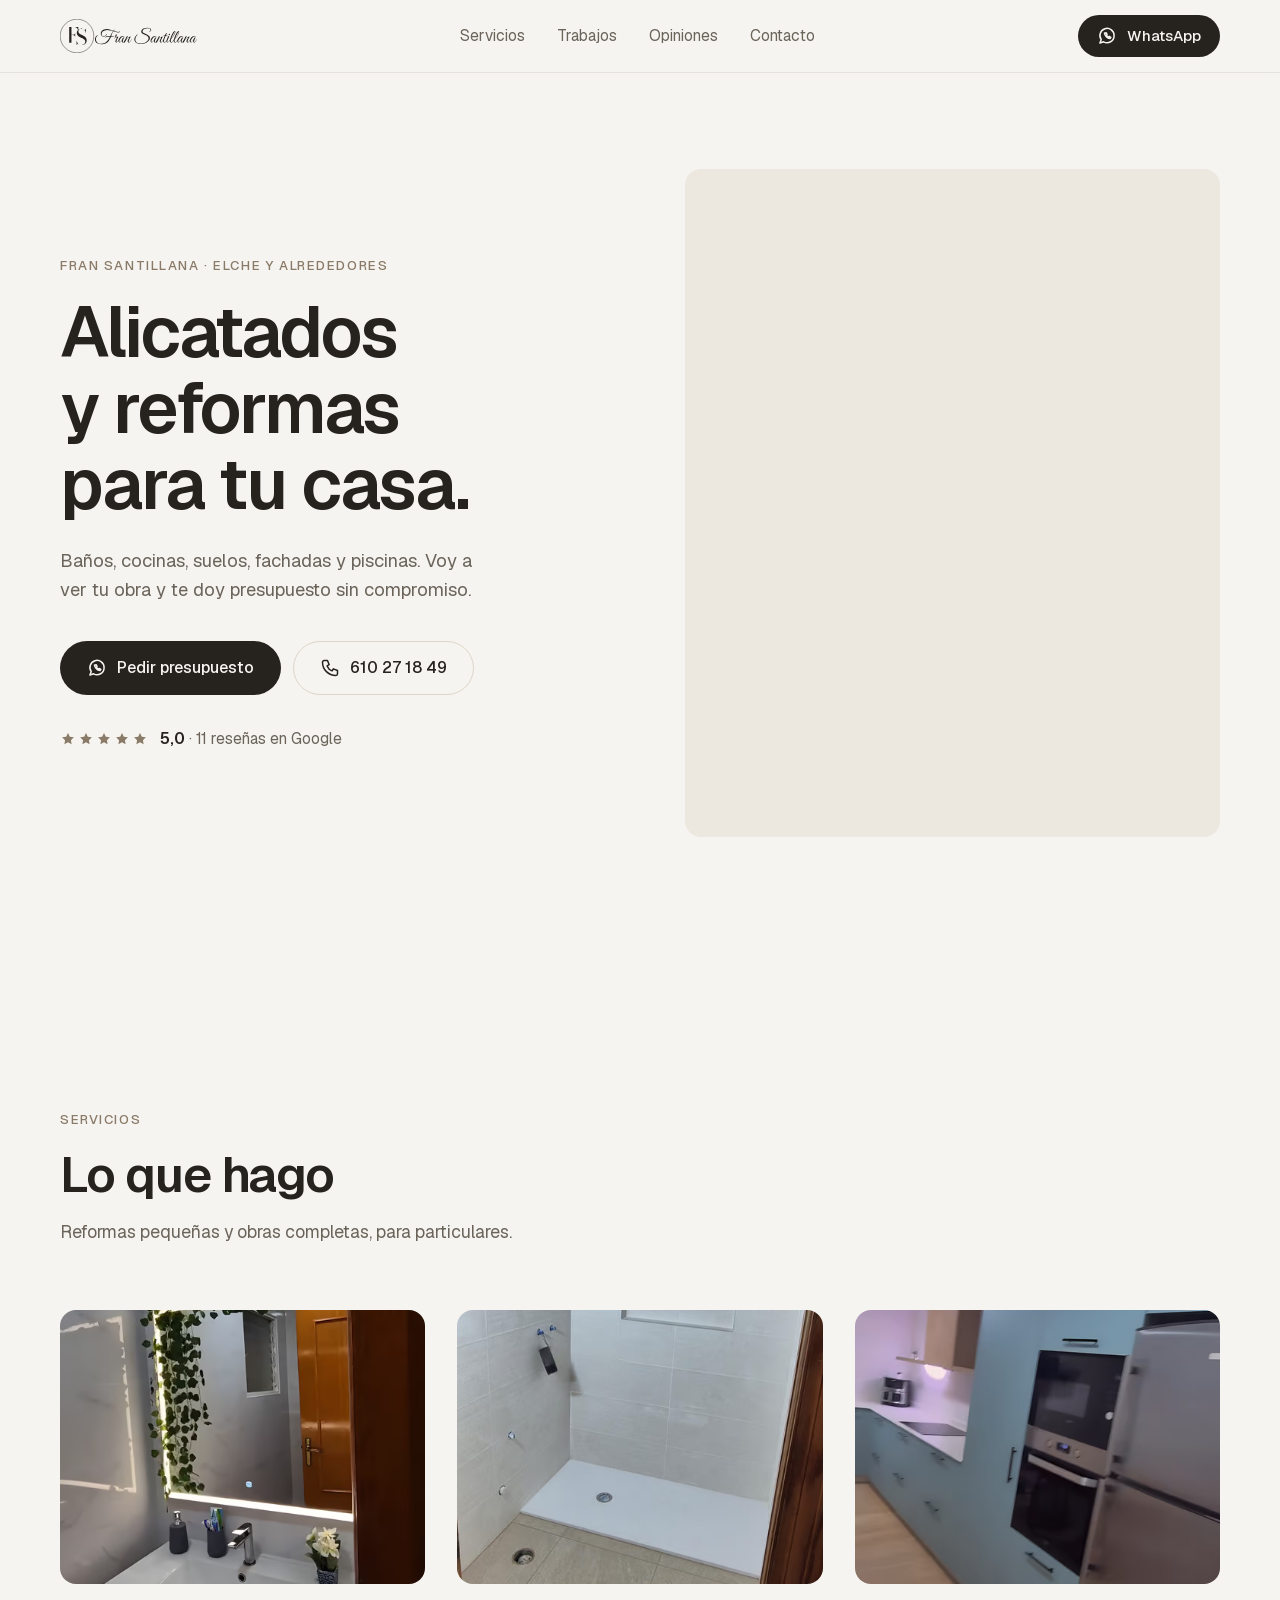
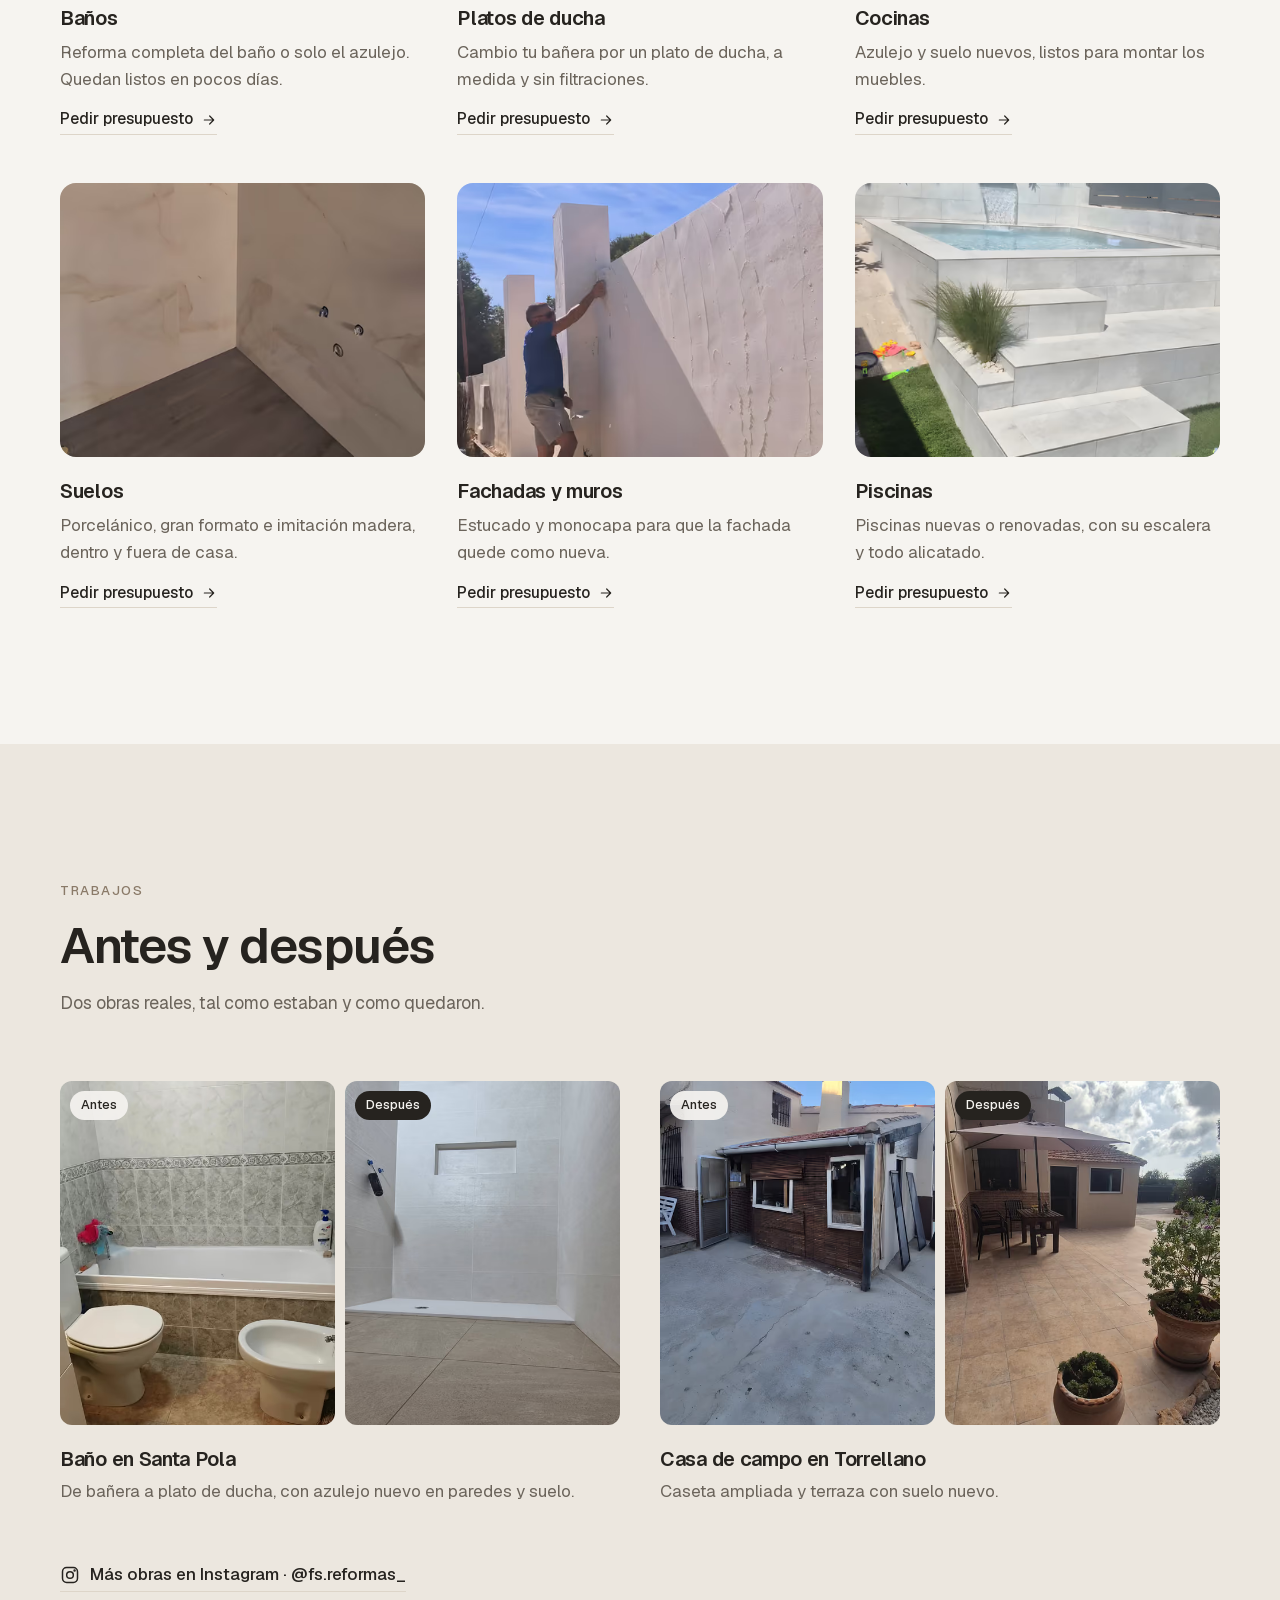
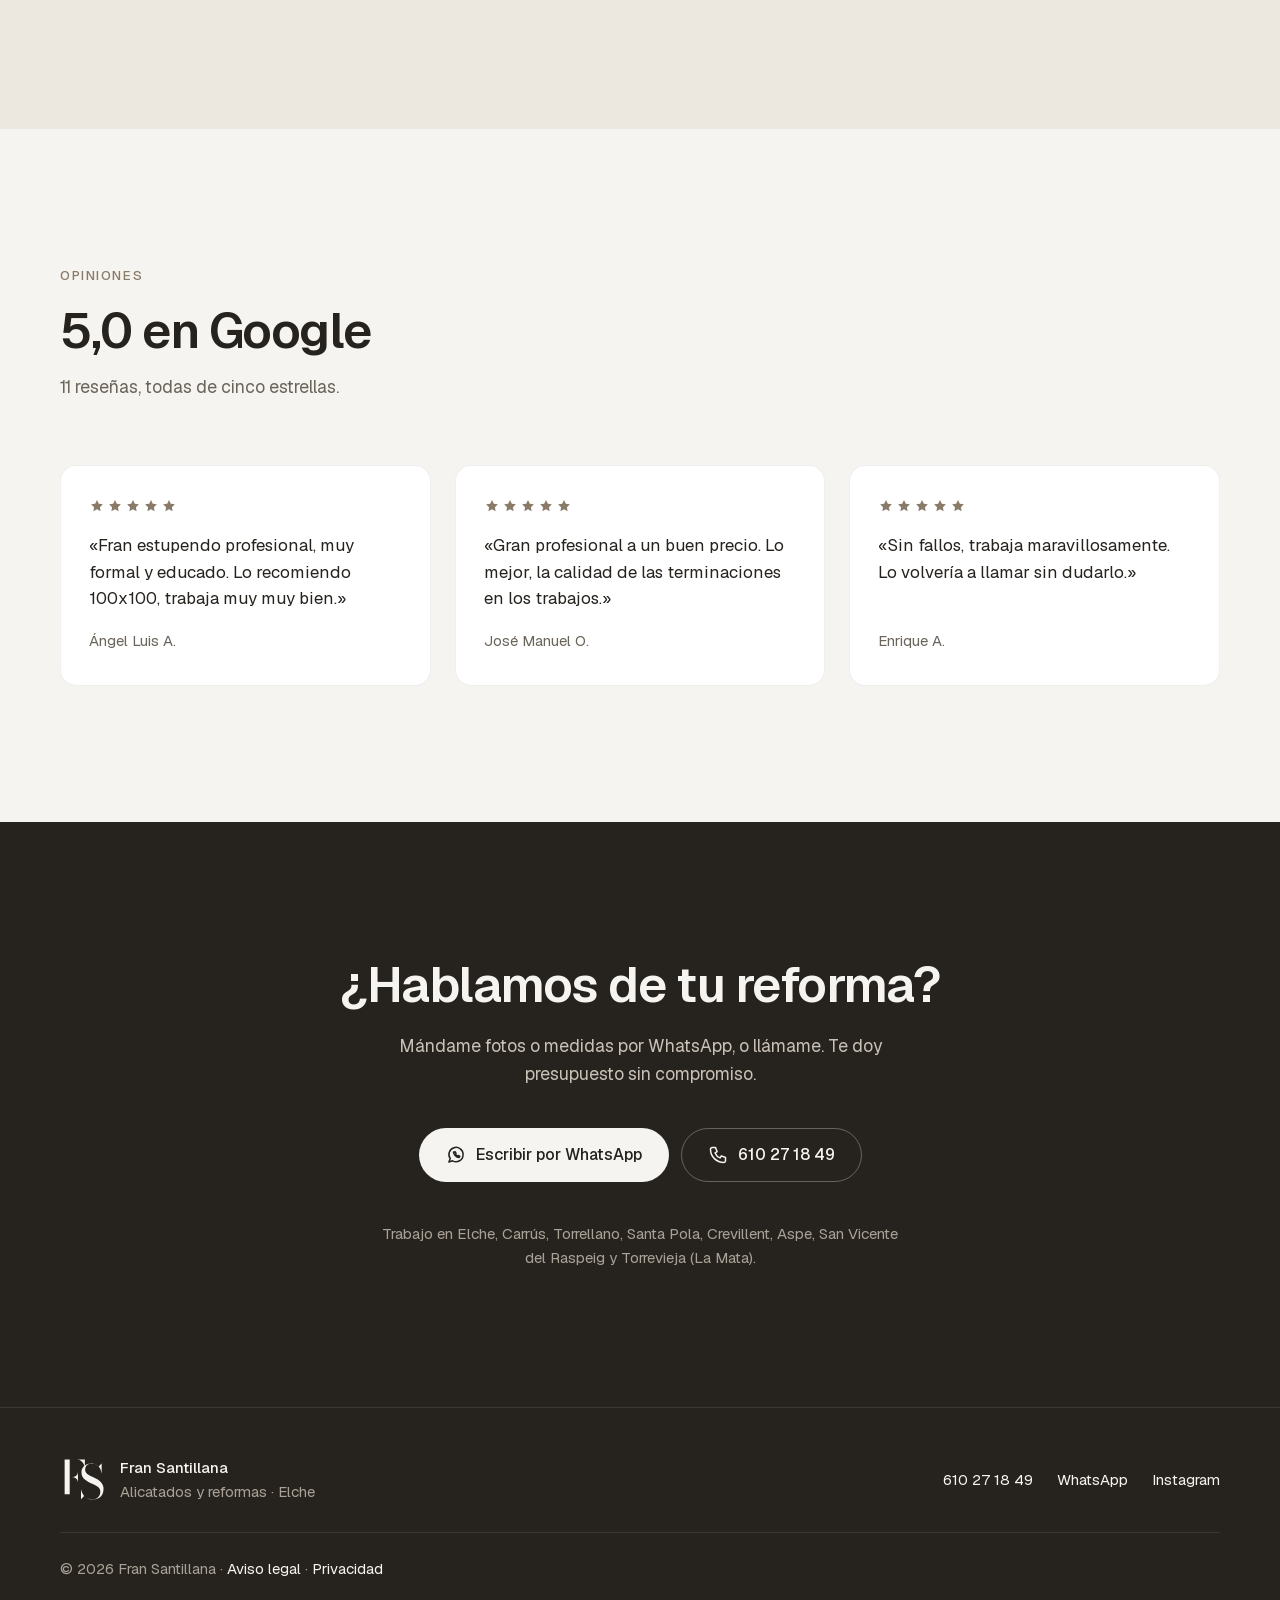
==== commit 4195daa0: "Versión sencilla y neutra: centrada en los servicios, menos texto y colores neutros" ====
--- a/index.html
+++ b/index.html
@@ -4,312 +4,164 @@
 <meta charset="utf-8">
 <meta name="viewport" content="width=device-width, initial-scale=1, viewport-fit=cover">
 <title>Fran Santillana · Alicatados y reformas en Elche</title>
-<meta name="description" content="Alicatador en Elche y alrededores. Baños en tres días, cocinas, pavimentos, fachadas, platos de ducha y piscinas, con todos los formatos de azulejo y porcelánico. 5,0 en Google.">
+<meta name="description" content="Alicatados y reformas en Elche y alrededores: baños, platos de ducha, cocinas, suelos, fachadas y piscinas. Presupuesto sin compromiso. 5,0 en Google.">
 <link rel="canonical" href="https://nocodya-hue.github.io/fran-santillana/">
-<meta name="theme-color" content="#0c1a31">
+<meta name="theme-color" content="#f6f4f0">
 <meta property="og:type" content="website"><meta property="og:locale" content="es_ES">
-<meta property="og:title" content="Fran Santillana · Alicatados y reformas en Elche"><meta property="og:description" content="Alicatador en Elche y alrededores. Baños en tres días, cocinas, pavimentos, fachadas, platos de ducha y piscinas, con todos los formatos de azulejo y porcelánico. 5,0 en Google.">
+<meta property="og:title" content="Fran Santillana · Alicatados y reformas en Elche"><meta property="og:description" content="Alicatados y reformas en Elche y alrededores: baños, platos de ducha, cocinas, suelos, fachadas y piscinas. Presupuesto sin compromiso. 5,0 en Google.">
 <meta property="og:url" content="https://nocodya-hue.github.io/fran-santillana/"><meta property="og:image" content="https://nocodya-hue.github.io/fran-santillana/img/compartir.jpg">
 <meta name="twitter:card" content="summary_large_image">
 <link rel="icon" href="favicon.svg" type="image/svg+xml">
 <link rel="preload" href="fonts/geist.woff2" as="font" type="font/woff2" crossorigin>
-<link rel="preload" as="image" type="image/avif" imagesrcset="img/portada-520.avif 520w, img/portada-820.avif 820w, img/portada-1000.avif 990w" imagesizes="(max-width: 600px) and (min-resolution: 2.5dppx) 400px, (max-width: 860px) 100vw, 46vw" fetchpriority="high">
-<link rel="stylesheet" href="main.css?v=3">
-<script type="application/ld+json">{"@context":"https://schema.org","@type":"HomeAndConstructionBusiness","name":"Fran Santillana Reformas","description":"Alicatador y reformas en Elche y alrededores: baños, cocinas, pavimentos, fachadas, platos de ducha y piscinas, con todos los formatos de azulejo y porcelánico.","url":"https://nocodya-hue.github.io/fran-santillana/","telephone":"+34610271849","image":"https://nocodya-hue.github.io/fran-santillana/img/compartir.jpg","sameAs":["https://www.instagram.com/fs.reformas_/"],"address":{"@type":"PostalAddress","addressLocality":"Elche","addressRegion":"Alicante","addressCountry":"ES"},"areaServed":[{"@type":"Place","name":"Elche"},{"@type":"Place","name":"Carrús"},{"@type":"Place","name":"Torrellano"},{"@type":"Place","name":"Santa Pola"},{"@type":"Place","name":"Crevillent"},{"@type":"Place","name":"Aspe"},{"@type":"Place","name":"San Vicente del Raspeig"},{"@type":"Place","name":"Torrevieja, La Mata"}]}</script>
+<link rel="preload" as="image" type="image/avif" imagesrcset="img/portada-520.avif 520w, img/portada-820.avif 820w, img/portada-1000.avif 990w" imagesizes="(max-width: 600px) and (min-resolution: 2.5dppx) 400px, (max-width: 860px) calc(100vw - 48px), 44vw" fetchpriority="high">
+<link rel="stylesheet" href="main.css?v=4">
+<script type="application/ld+json">{"@context":"https://schema.org","@type":"HomeAndConstructionBusiness","name":"Fran Santillana Reformas","description":"Alicatados y reformas en Elche y alrededores: baños, platos de ducha, cocinas, suelos, fachadas y piscinas.","url":"https://nocodya-hue.github.io/fran-santillana/","telephone":"+34610271849","image":"https://nocodya-hue.github.io/fran-santillana/img/compartir.jpg","sameAs":["https://www.instagram.com/fs.reformas_/"],"address":{"@type":"PostalAddress","addressLocality":"Elche","addressRegion":"Alicante","addressCountry":"ES"},"areaServed":[{"@type":"Place","name":"Elche"},{"@type":"Place","name":"Carrús"},{"@type":"Place","name":"Torrellano"},{"@type":"Place","name":"Santa Pola"},{"@type":"Place","name":"Crevillent"},{"@type":"Place","name":"Aspe"},{"@type":"Place","name":"San Vicente del Raspeig"},{"@type":"Place","name":"Torrevieja, La Mata"}]}</script>
 </head>
 <body>
 <a class="saltar" href="#contenido">Saltar al contenido</a>
-<header class="cab" data-cab>
-  <div class="cab__in">
+<header class="cab">
+  <div class="in cab__in">
     <a class="logo" href="#inicio" aria-label="Fran Santillana · inicio"><svg class="logo__svg" aria-hidden="true" focusable="false" xmlns="http://www.w3.org/2000/svg" viewBox="0 0 13102 3252"><circle cx="1626" cy="1626" r="1608" fill="none" stroke="currentColor" stroke-width="44"/><g transform="translate(664.5 1266.1)"><path fill="currentColor" d="M784 473Q780 406 749 357Q717 308 658 282Q599 256 515 256H384V252H514Q599 252 658 228Q717 205 749 158Q780 112 784 45H788V473ZM1084 -500V-90H1080Q1077 -197 1039 -290Q1001 -382 925 -439Q849 -496 733 -496H433V996H633V1000H36V996H215V-496H36V-500Z M1418 1220Q1288 1220 1198 1179Q1109 1138 1050 1068L923 1210H919V787H923Q943 876 980 953Q1016 1031 1074 1090Q1132 1148 1213 1181Q1294 1214 1404 1214Q1508 1214 1585 1176Q1663 1138 1706 1064Q1749 991 1749 887Q1749 800 1705 741Q1661 681 1589 637Q1517 593 1431 555Q1344 516 1258 475Q1171 433 1099 376Q1027 320 983 240Q939 161 939 47Q939 -67 998 -152Q1056 -236 1152 -283Q1248 -330 1360 -330Q1459 -330 1540 -299Q1620 -267 1678 -202L1803 -330H1807V89H1803Q1778 -50 1720 -142Q1661 -233 1574 -278Q1487 -322 1378 -322Q1239 -322 1167 -251Q1095 -180 1095 -64Q1095 13 1138 68Q1181 122 1251 164Q1321 206 1406 244Q1491 282 1576 327Q1660 371 1731 432Q1801 492 1844 577Q1887 662 1887 783Q1887 916 1829 1014Q1771 1112 1665 1166Q1559 1220 1418 1220Z"/></g><g transform="translate(3297.7 2239.6) scale(1.7114)"><path fill="currentColor" d="M388 101Q278 101 196 67Q115 33 70 -26Q26 -86 26 -162Q26 -224 48 -275Q70 -326 106 -360Q143 -394 187 -405Q194 -406 194 -400Q194 -395 189 -392Q137 -361 110 -303Q82 -245 82 -174Q82 -97 122 -42Q162 14 232 44Q301 73 388 73Q463 73 530 46Q598 20 655 -26Q712 -72 758 -130Q803 -189 834 -253Q841 -268 848 -282Q855 -296 862 -310Q838 -311 818 -312Q799 -313 792 -313Q765 -313 734 -310Q704 -306 678 -296Q651 -286 634 -265Q627 -258 626 -254Q624 -250 621 -250Q617 -250 614 -256Q611 -263 615 -271Q638 -322 680 -340Q722 -359 774 -359Q785 -359 816 -356Q846 -352 880 -348Q924 -437 960 -509Q997 -581 1029 -629Q957 -653 876 -672Q795 -690 702 -690Q633 -690 577 -671Q521 -652 482 -620Q442 -588 421 -549Q400 -510 400 -471Q400 -427 417 -401Q434 -375 462 -364Q489 -352 518 -352Q561 -352 592 -373Q622 -394 640 -420Q658 -447 662 -464Q666 -480 674 -480Q686 -480 684 -466Q678 -422 653 -390Q628 -358 592 -342Q556 -325 516 -325Q475 -325 437 -345Q399 -365 375 -403Q351 -441 351 -495Q351 -539 370 -582Q390 -626 430 -662Q469 -699 530 -721Q591 -743 674 -743Q733 -743 795 -730Q857 -716 920 -696Q984 -675 1046 -653Q1067 -680 1086 -694Q1105 -709 1124 -709Q1132 -709 1135 -706Q1138 -702 1138 -699Q1138 -695 1135 -690Q1132 -685 1124 -685Q1091 -685 1062 -648Q1134 -624 1200 -606Q1267 -587 1324 -587Q1368 -587 1382 -596Q1396 -606 1396 -623Q1396 -634 1403 -634Q1408 -634 1412 -628Q1417 -621 1417 -612Q1417 -588 1390 -573Q1364 -558 1317 -558Q1255 -558 1188 -578Q1121 -599 1046 -624Q1019 -579 993 -506Q967 -434 932 -343Q975 -339 1023 -336Q1071 -334 1101 -334Q1111 -334 1111 -328Q1111 -320 1088 -314Q1073 -310 1038 -308Q1002 -306 964 -306Q956 -306 944 -306Q932 -307 918 -307Q909 -284 900 -260Q890 -237 879 -212Q837 -113 776 -52Q716 10 648 44Q579 77 512 89Q444 101 388 101ZM1113 -196Q1121 -213 1134 -250Q1147 -288 1161 -334Q1175 -380 1182 -421Q1185 -437 1193 -444Q1201 -452 1210 -452Q1223 -452 1234 -440Q1245 -427 1245 -404Q1245 -376 1228 -356Q1212 -336 1188 -318Q1198 -317 1209 -316Q1220 -316 1233 -316Q1280 -316 1326 -322Q1328 -316 1328 -313Q1328 -300 1320 -280Q1313 -260 1305 -244Q1301 -235 1289 -212Q1277 -188 1263 -158Q1249 -129 1240 -100Q1230 -72 1230 -52Q1230 -26 1250 -26Q1269 -26 1303 -70Q1337 -115 1371 -193Q1383 -193 1383 -184Q1372 -157 1356 -125Q1339 -93 1319 -64Q1299 -36 1276 -18Q1253 1 1228 1Q1209 1 1190 -14Q1171 -30 1171 -65Q1171 -96 1183 -126Q1195 -155 1210 -181Q1225 -207 1237 -227Q1249 -247 1249 -259Q1249 -277 1226 -285Q1204 -293 1168 -294Q1150 -248 1141 -226Q1132 -204 1124 -184Q1108 -184 1113 -196ZM1588 3Q1565 3 1548 -10Q1530 -23 1530 -63Q1530 -80 1532 -95Q1535 -110 1539 -127Q1530 -112 1514 -90Q1498 -68 1478 -47Q1459 -26 1438 -12Q1418 2 1400 2Q1374 2 1358 -22Q1342 -45 1342 -83Q1342 -124 1361 -171Q1380 -218 1413 -261Q1446 -304 1489 -331Q1532 -358 1579 -358Q1602 -358 1623 -350Q1644 -343 1660 -326Q1667 -319 1667 -310Q1667 -304 1662 -300Q1657 -296 1649 -298Q1638 -333 1602 -333Q1585 -333 1563 -322Q1536 -308 1506 -278Q1475 -247 1448 -208Q1422 -170 1405 -131Q1388 -92 1388 -60Q1388 -27 1413 -27Q1435 -27 1458 -48Q1482 -69 1504 -100Q1525 -132 1543 -163Q1561 -194 1571 -213Q1586 -240 1599 -258Q1612 -276 1636 -276Q1647 -276 1658 -273Q1669 -270 1681 -272Q1651 -242 1628 -201Q1606 -160 1594 -120Q1582 -81 1582 -54Q1582 -24 1602 -24Q1618 -24 1636 -42Q1655 -60 1672 -88Q1690 -115 1705 -144Q1720 -172 1729 -193Q1734 -193 1738 -192Q1741 -191 1741 -184Q1740 -180 1738 -176Q1735 -171 1730 -160Q1722 -144 1708 -117Q1694 -90 1675 -62Q1656 -35 1634 -16Q1612 3 1588 3ZM1633 8Q1669 -65 1702 -136Q1735 -208 1770 -273Q1790 -309 1804 -324Q1818 -338 1841 -338Q1849 -338 1858 -336Q1867 -333 1876 -333Q1882 -333 1885 -334Q1871 -326 1848 -294Q1826 -263 1803 -222Q1780 -181 1762 -145Q1781 -168 1802 -191Q1823 -214 1848 -235Q1872 -256 1906 -278Q1939 -301 1971 -316Q2003 -331 2022 -331Q2029 -331 2032 -330Q2032 -330 2021 -310Q2010 -291 1994 -260Q1977 -228 1960 -192Q1943 -157 1930 -124Q1916 -92 1912 -70Q1909 -57 1909 -46Q1909 -30 1915 -25Q1921 -20 1928 -20Q1947 -20 1967 -37Q1987 -54 2006 -80Q2024 -107 2040 -137Q2056 -167 2067 -193Q2079 -193 2079 -184Q2068 -157 2052 -124Q2035 -92 2014 -63Q1994 -34 1969 -15Q1944 4 1915 4Q1895 4 1874 -10Q1852 -24 1852 -62Q1852 -73 1854 -86Q1856 -98 1861 -113Q1869 -133 1880 -156Q1891 -179 1916 -219Q1923 -230 1924 -236Q1926 -242 1926 -246Q1926 -258 1915 -258Q1906 -258 1888 -248Q1871 -238 1845 -213Q1820 -189 1786 -145Q1751 -101 1706 -15Q1699 -2 1690 -1Q1682 0 1667 1Q1657 2 1648 2Q1639 3 1633 8ZM2592 92Q2494 92 2412 63Q2331 34 2281 -22Q2231 -79 2226 -162Q2224 -196 2237 -237Q2250 -278 2274 -318Q2297 -359 2330 -392Q2362 -424 2399 -441Q2402 -443 2408 -444Q2415 -445 2418 -445Q2424 -445 2424 -442Q2424 -437 2409 -426Q2367 -393 2340 -350Q2312 -307 2298 -258Q2284 -209 2284 -159Q2284 -100 2310 -58Q2335 -15 2378 12Q2421 40 2476 53Q2531 66 2591 66Q2658 66 2724 51Q2789 36 2843 8Q2926 -36 2974 -101Q3023 -166 3023 -230Q3023 -264 3008 -295Q2994 -326 2962 -351Q2938 -370 2904 -387Q2869 -404 2830 -420Q2792 -436 2755 -452Q2718 -469 2690 -488Q2650 -515 2632 -546Q2613 -577 2613 -608Q2613 -645 2634 -680Q2656 -715 2694 -744Q2731 -772 2778 -788Q2819 -802 2868 -810Q2916 -818 2963 -818Q3002 -818 3038 -812Q3073 -807 3100 -793Q3134 -777 3152 -750Q3170 -724 3170 -695Q3170 -655 3134 -625Q3121 -615 3105 -606Q3089 -598 3067 -592Q3063 -591 3058 -591Q3046 -591 3046 -598Q3046 -602 3052 -606Q3059 -611 3072 -612Q3102 -616 3118 -635Q3133 -654 3133 -679Q3133 -705 3116 -730Q3098 -756 3062 -774Q3026 -791 2970 -791Q2938 -791 2900 -784Q2861 -777 2816 -761Q2761 -742 2724 -705Q2688 -668 2688 -626Q2688 -600 2706 -574Q2723 -547 2762 -523Q2795 -503 2837 -484Q2879 -464 2922 -444Q2965 -425 3000 -403Q3055 -369 3079 -330Q3103 -291 3103 -250Q3103 -202 3074 -154Q3046 -105 3000 -62Q2954 -20 2899 13Q2835 51 2754 72Q2674 92 2592 92ZM3381 3Q3358 3 3340 -10Q3323 -23 3323 -63Q3323 -80 3326 -95Q3328 -110 3332 -127Q3323 -112 3307 -90Q3291 -68 3272 -47Q3252 -26 3232 -12Q3211 2 3193 2Q3167 2 3151 -22Q3135 -45 3135 -83Q3135 -124 3154 -171Q3173 -218 3206 -261Q3239 -304 3282 -331Q3325 -358 3372 -358Q3395 -358 3416 -350Q3437 -343 3453 -326Q3460 -319 3460 -310Q3460 -304 3455 -300Q3450 -296 3442 -298Q3431 -333 3395 -333Q3378 -333 3356 -322Q3329 -308 3298 -278Q3268 -247 3242 -208Q3215 -170 3198 -131Q3181 -92 3181 -60Q3181 -27 3206 -27Q3228 -27 3252 -48Q3275 -69 3296 -100Q3318 -132 3336 -163Q3354 -194 3364 -213Q3379 -240 3392 -258Q3405 -276 3429 -276Q3440 -276 3451 -273Q3462 -270 3474 -272Q3444 -242 3422 -201Q3399 -160 3387 -120Q3375 -81 3375 -54Q3375 -24 3395 -24Q3411 -24 3430 -42Q3448 -60 3466 -88Q3483 -115 3498 -144Q3513 -172 3522 -193Q3527 -193 3530 -192Q3534 -191 3534 -184Q3533 -180 3530 -176Q3528 -171 3523 -160Q3515 -144 3501 -117Q3487 -90 3468 -62Q3449 -35 3427 -16Q3405 3 3381 3ZM3426 8Q3462 -65 3495 -136Q3528 -208 3563 -273Q3583 -309 3597 -324Q3611 -338 3634 -338Q3642 -338 3651 -336Q3660 -333 3669 -333Q3675 -333 3678 -334Q3664 -326 3642 -294Q3619 -263 3596 -222Q3573 -181 3555 -145Q3574 -168 3595 -191Q3616 -214 3641 -235Q3665 -256 3698 -278Q3732 -301 3764 -316Q3796 -331 3815 -331Q3822 -331 3825 -330Q3825 -330 3814 -310Q3803 -291 3786 -260Q3770 -228 3753 -192Q3736 -157 3722 -124Q3709 -92 3705 -70Q3702 -57 3702 -46Q3702 -30 3708 -25Q3714 -20 3721 -20Q3740 -20 3760 -37Q3780 -54 3798 -80Q3817 -107 3833 -137Q3849 -167 3860 -193Q3872 -193 3872 -184Q3861 -157 3844 -124Q3828 -92 3808 -63Q3787 -34 3762 -15Q3737 4 3708 4Q3688 4 3666 -10Q3645 -24 3645 -62Q3645 -73 3647 -86Q3649 -98 3654 -113Q3662 -133 3673 -156Q3684 -179 3709 -219Q3716 -230 3718 -236Q3719 -242 3719 -246Q3719 -258 3708 -258Q3699 -258 3682 -248Q3664 -238 3638 -213Q3613 -189 3578 -145Q3544 -101 3499 -15Q3492 -2 3484 -1Q3475 0 3460 1Q3450 2 3441 2Q3432 3 3426 8ZM4067 -528Q4054 -509 4038 -480Q4022 -451 4008 -424Q3995 -397 3988 -383H4080Q4080 -379 4076 -370Q4073 -361 4063 -357H3976Q3964 -330 3948 -292Q3933 -254 3918 -213Q3904 -172 3894 -136Q3885 -101 3885 -79Q3885 -49 3893 -34Q3901 -20 3922 -20Q3949 -20 3974 -46Q3999 -73 4022 -113Q4044 -153 4061 -193Q4073 -193 4073 -184Q4062 -157 4046 -125Q4030 -93 4010 -64Q3989 -34 3964 -16Q3938 3 3907 3Q3865 3 3850 -20Q3835 -44 3835 -81Q3835 -108 3845 -146Q3855 -185 3870 -226Q3884 -267 3898 -302Q3912 -338 3920 -357H3856Q3856 -365 3863 -374Q3870 -383 3878 -383H3931Q3939 -399 3950 -423Q3960 -447 3978 -476Q3993 -500 4016 -514Q4040 -528 4067 -528ZM4089 0Q4052 0 4037 -22Q4022 -43 4022 -71Q4022 -86 4026 -102Q4029 -117 4034 -130L4101 -301Q4104 -309 4104 -315Q4104 -325 4099 -332Q4094 -340 4092 -343L4147 -345Q4162 -346 4168 -342Q4175 -337 4175 -331Q4175 -325 4168 -309Q4158 -285 4141 -249Q4124 -213 4108 -175Q4091 -137 4080 -104Q4068 -71 4068 -53Q4068 -40 4074 -31Q4081 -22 4097 -22Q4118 -22 4138 -38Q4159 -55 4177 -81Q4195 -107 4210 -137Q4226 -167 4237 -193Q4249 -193 4249 -184Q4239 -159 4223 -127Q4207 -95 4186 -66Q4166 -38 4142 -19Q4117 0 4089 0ZM4178 -407Q4165 -407 4156 -417Q4146 -427 4146 -441Q4146 -458 4160 -472Q4174 -485 4191 -485Q4205 -485 4215 -476Q4225 -467 4225 -453Q4225 -435 4211 -421Q4197 -407 4178 -407ZM4284 3Q4247 3 4230 -20Q4212 -42 4212 -73Q4212 -105 4221 -139Q4230 -173 4237 -196Q4253 -252 4278 -316Q4302 -379 4332 -440Q4361 -502 4390 -551Q4413 -590 4440 -610Q4466 -629 4486 -629Q4502 -629 4512 -618Q4521 -606 4521 -583Q4521 -567 4516 -545Q4510 -523 4497 -495Q4462 -417 4414 -339Q4365 -261 4291 -193Q4279 -165 4271 -133Q4263 -101 4263 -81Q4263 -19 4305 -19Q4337 -19 4376 -66Q4415 -112 4450 -193Q4454 -193 4458 -192Q4462 -190 4462 -184Q4451 -157 4434 -124Q4418 -92 4396 -63Q4375 -34 4347 -16Q4319 3 4284 3ZM4299 -225Q4335 -262 4369 -310Q4403 -359 4432 -412Q4462 -464 4482 -511Q4489 -526 4494 -544Q4498 -562 4498 -574Q4498 -588 4491 -588Q4487 -588 4479 -580Q4471 -573 4458 -555Q4439 -530 4416 -487Q4394 -444 4371 -395Q4348 -346 4329 -300Q4310 -255 4299 -225ZM4497 3Q4460 3 4442 -20Q4425 -42 4425 -73Q4425 -105 4434 -139Q4443 -173 4450 -196Q4466 -252 4490 -316Q4515 -379 4544 -440Q4574 -502 4603 -551Q4626 -590 4652 -610Q4679 -629 4699 -629Q4715 -629 4724 -618Q4734 -606 4734 -583Q4734 -567 4728 -545Q4723 -523 4710 -495Q4675 -417 4626 -339Q4578 -261 4504 -193Q4492 -165 4484 -133Q4476 -101 4476 -81Q4476 -19 4518 -19Q4550 -19 4589 -66Q4628 -112 4663 -193Q4667 -193 4671 -192Q4675 -190 4675 -184Q4664 -157 4648 -124Q4631 -92 4610 -63Q4588 -34 4560 -16Q4532 3 4497 3ZM4512 -225Q4548 -262 4582 -310Q4616 -359 4646 -412Q4675 -464 4695 -511Q4702 -526 4706 -544Q4711 -562 4711 -574Q4711 -588 4704 -588Q4700 -588 4692 -580Q4684 -573 4671 -555Q4652 -530 4630 -487Q4607 -444 4584 -395Q4561 -346 4542 -300Q4523 -255 4512 -225ZM4880 3Q4857 3 4840 -10Q4822 -23 4822 -63Q4822 -80 4824 -95Q4827 -110 4831 -127Q4822 -112 4806 -90Q4790 -68 4770 -47Q4751 -26 4730 -12Q4710 2 4692 2Q4666 2 4650 -22Q4634 -45 4634 -83Q4634 -124 4653 -171Q4672 -218 4705 -261Q4738 -304 4781 -331Q4824 -358 4871 -358Q4894 -358 4915 -350Q4936 -343 4952 -326Q4959 -319 4959 -310Q4959 -304 4954 -300Q4949 -296 4941 -298Q4930 -333 4894 -333Q4877 -333 4855 -322Q4828 -308 4798 -278Q4767 -247 4740 -208Q4714 -170 4697 -131Q4680 -92 4680 -60Q4680 -27 4705 -27Q4727 -27 4750 -48Q4774 -69 4796 -100Q4817 -132 4835 -163Q4853 -194 4863 -213Q4878 -240 4891 -258Q4904 -276 4928 -276Q4939 -276 4950 -273Q4961 -270 4973 -272Q4943 -242 4920 -201Q4898 -160 4886 -120Q4874 -81 4874 -54Q4874 -24 4894 -24Q4910 -24 4928 -42Q4947 -60 4964 -88Q4982 -115 4997 -144Q5012 -172 5021 -193Q5026 -193 5030 -192Q5033 -191 5033 -184Q5032 -180 5030 -176Q5027 -171 5022 -160Q5014 -144 5000 -117Q4986 -90 4967 -62Q4948 -35 4926 -16Q4904 3 4880 3ZM4925 8Q4961 -65 4994 -136Q5027 -208 5062 -273Q5082 -309 5096 -324Q5110 -338 5133 -338Q5141 -338 5150 -336Q5159 -333 5168 -333Q5174 -333 5177 -334Q5163 -326 5140 -294Q5118 -263 5095 -222Q5072 -181 5054 -145Q5073 -168 5094 -191Q5115 -214 5140 -235Q5164 -256 5198 -278Q5231 -301 5263 -316Q5295 -331 5314 -331Q5321 -331 5324 -330Q5324 -330 5313 -310Q5302 -291 5286 -260Q5269 -228 5252 -192Q5235 -157 5222 -124Q5208 -92 5204 -70Q5201 -57 5201 -46Q5201 -30 5207 -25Q5213 -20 5220 -20Q5239 -20 5259 -37Q5279 -54 5298 -80Q5316 -107 5332 -137Q5348 -167 5359 -193Q5371 -193 5371 -184Q5360 -157 5344 -124Q5327 -92 5306 -63Q5286 -34 5261 -15Q5236 4 5207 4Q5187 4 5166 -10Q5144 -24 5144 -62Q5144 -73 5146 -86Q5148 -98 5153 -113Q5161 -133 5172 -156Q5183 -179 5208 -219Q5215 -230 5216 -236Q5218 -242 5218 -246Q5218 -258 5207 -258Q5198 -258 5180 -248Q5163 -238 5137 -213Q5112 -189 5078 -145Q5043 -101 4998 -15Q4991 -2 4982 -1Q4974 0 4959 1Q4949 2 4940 2Q4931 3 4925 8ZM5576 3Q5553 3 5536 -10Q5518 -23 5518 -63Q5518 -80 5520 -95Q5523 -110 5527 -127Q5518 -112 5502 -90Q5486 -68 5466 -47Q5447 -26 5426 -12Q5406 2 5388 2Q5362 2 5346 -22Q5330 -45 5330 -83Q5330 -124 5349 -171Q5368 -218 5401 -261Q5434 -304 5477 -331Q5520 -358 5567 -358Q5590 -358 5611 -350Q5632 -343 5648 -326Q5655 -319 5655 -310Q5655 -304 5650 -300Q5645 -296 5637 -298Q5626 -333 5590 -333Q5573 -333 5551 -322Q5524 -308 5494 -278Q5463 -247 5436 -208Q5410 -170 5393 -131Q5376 -92 5376 -60Q5376 -27 5401 -27Q5423 -27 5446 -48Q5470 -69 5492 -100Q5513 -132 5531 -163Q5549 -194 5559 -213Q5574 -240 5587 -258Q5600 -276 5624 -276Q5635 -276 5646 -273Q5657 -270 5669 -272Q5639 -242 5616 -201Q5594 -160 5582 -120Q5570 -81 5570 -54Q5570 -24 5590 -24Q5606 -24 5624 -42Q5643 -60 5660 -88Q5678 -115 5693 -144Q5708 -172 5717 -193Q5722 -193 5726 -192Q5729 -191 5729 -184Q5728 -180 5726 -176Q5723 -171 5718 -160Q5710 -144 5696 -117Q5682 -90 5663 -62Q5644 -35 5622 -16Q5600 3 5576 3Z"/></g></svg></a>
     <nav class="menu" aria-label="Secciones">
-      <a href="#que-hago">Qué hago</a><a href="#formatos">Formatos</a><a href="#trabajos">Trabajos</a><a href="#opiniones">Opiniones</a><a href="#contacto">Contacto</a>
+      <a href="#servicios">Servicios</a><a href="#trabajos">Trabajos</a><a href="#opiniones">Opiniones</a><a href="#contacto">Contacto</a>
     </nav>
-    <a class="btn btn--laser btn--peq" href="https://wa.me/34610271849?text=Hola%20Fran%2C%20he%20visto%20tu%20web%20y%20quiero%20contarte%20una%20reforma." target="_blank" rel="noopener"><svg class="ico" viewBox="0 0 24 24" aria-hidden="true" focusable="false"><path d="M20.5 11.6a8.5 8.5 0 0 1-12.6 7.4L3.5 20.5l1.6-4.2a8.5 8.5 0 1 1 15.4-4.7Z"/><path d="M9 8.5c.2 1.6 1 3.2 2.2 4.4 1.2 1.2 2.8 2 4.4 2.2l1-1.4-2-1.2-1 .8c-1-.5-1.8-1.3-2.3-2.3l.8-1-1.2-2-1.4 1Z"/></svg><span>WhatsApp</span></a>
+    <a class="btn btn--osc btn--peq" href="https://wa.me/34610271849?text=Hola%20Fran%2C%20he%20visto%20tu%20web%20y%20quiero%20pedir%20presupuesto." target="_blank" rel="noopener"><svg class="ico" viewBox="0 0 24 24" aria-hidden="true" focusable="false"><path d="M20.5 11.6a8.5 8.5 0 0 1-12.6 7.4L3.5 20.5l1.6-4.2a8.5 8.5 0 1 1 15.4-4.7Z"/><path d="M9 8.5c.2 1.6 1 3.2 2.2 4.4 1.2 1.2 2.8 2 4.4 2.2l1-1.4-2-1.2-1 .8c-1-.5-1.8-1.3-2.3-2.3l.8-1-1.2-2-1.4 1Z"/></svg><span>WhatsApp</span></a>
   </div>
 </header>
 <main id="contenido">
 <section class="portada" id="inicio" aria-labelledby="t-portada">
-  <div class="portada__in">
+  <div class="in portada__in">
     <div class="portada__txt">
-      <p class="ceja"><span class="ceja__laser" aria-hidden="true"></span>Alicatador · Elche y alrededores</p>
-      <h1 id="t-portada" class="portada__t">Cada pieza,<br><span class="t-laser">a nivel.</span></h1>
-      <p class="portada__sub">Soy Fran Santillana. Alicato y pavimento baños, cocinas, terrazas, fachadas y piscinas, con <strong>todos los formatos de azulejo y porcelánico</strong>.</p>
-      <div class="portada__cta">
-        <a class="btn btn--laser" href="https://wa.me/34610271849?text=Hola%20Fran%2C%20quiero%20contarte%20una%20reforma." target="_blank" rel="noopener"><svg class="ico" viewBox="0 0 24 24" aria-hidden="true" focusable="false"><path d="M20.5 11.6a8.5 8.5 0 0 1-12.6 7.4L3.5 20.5l1.6-4.2a8.5 8.5 0 1 1 15.4-4.7Z"/><path d="M9 8.5c.2 1.6 1 3.2 2.2 4.4 1.2 1.2 2.8 2 4.4 2.2l1-1.4-2-1.2-1 .8c-1-.5-1.8-1.3-2.3-2.3l.8-1-1.2-2-1.4 1Z"/></svg><span>Cuéntame tu reforma</span></a>
+      <p class="ceja">Fran Santillana · Elche y alrededores</p>
+      <h1 id="t-portada">Alicatados y reformas para tu casa.</h1>
+      <p class="portada__sub">Baños, cocinas, suelos, fachadas y piscinas. Voy a ver tu obra y te doy presupuesto sin compromiso.</p>
+      <div class="botones">
+        <a class="btn btn--osc" href="https://wa.me/34610271849?text=Hola%20Fran%2C%20quiero%20pedir%20presupuesto%20para%20una%20reforma." target="_blank" rel="noopener"><svg class="ico" viewBox="0 0 24 24" aria-hidden="true" focusable="false"><path d="M20.5 11.6a8.5 8.5 0 0 1-12.6 7.4L3.5 20.5l1.6-4.2a8.5 8.5 0 1 1 15.4-4.7Z"/><path d="M9 8.5c.2 1.6 1 3.2 2.2 4.4 1.2 1.2 2.8 2 4.4 2.2l1-1.4-2-1.2-1 .8c-1-.5-1.8-1.3-2.3-2.3l.8-1-1.2-2-1.4 1Z"/></svg><span>Pedir presupuesto</span></a>
         <a class="btn btn--linea" href="tel:+34610271849"><svg class="ico" viewBox="0 0 24 24" aria-hidden="true" focusable="false"><path d="M5 3h4l2 5-2.5 1.5a11 11 0 0 0 6 6L16 13l5 2v4a2 2 0 0 1-2 2A16 16 0 0 1 3 5a2 2 0 0 1 2-2Z"/></svg><span>610 27 18 49</span></a>
       </div>
-      <ul class="portada__datos">
-        <li><span class="nota-g">5,0 <span class="estrellas" aria-hidden="true"><svg class="e" viewBox="0 0 24 24" aria-hidden="true" focusable="false"><path d="m12 3 2.7 5.6 6.1.9-4.4 4.3 1 6.1L12 17l-5.4 2.9 1-6.1-4.4-4.3 6.1-.9L12 3Z" fill="currentColor" stroke="none"/></svg><svg class="e" viewBox="0 0 24 24" aria-hidden="true" focusable="false"><path d="m12 3 2.7 5.6 6.1.9-4.4 4.3 1 6.1L12 17l-5.4 2.9 1-6.1-4.4-4.3 6.1-.9L12 3Z" fill="currentColor" stroke="none"/></svg><svg class="e" viewBox="0 0 24 24" aria-hidden="true" focusable="false"><path d="m12 3 2.7 5.6 6.1.9-4.4 4.3 1 6.1L12 17l-5.4 2.9 1-6.1-4.4-4.3 6.1-.9L12 3Z" fill="currentColor" stroke="none"/></svg><svg class="e" viewBox="0 0 24 24" aria-hidden="true" focusable="false"><path d="m12 3 2.7 5.6 6.1.9-4.4 4.3 1 6.1L12 17l-5.4 2.9 1-6.1-4.4-4.3 6.1-.9L12 3Z" fill="currentColor" stroke="none"/></svg><svg class="e" viewBox="0 0 24 24" aria-hidden="true" focusable="false"><path d="m12 3 2.7 5.6 6.1.9-4.4 4.3 1 6.1L12 17l-5.4 2.9 1-6.1-4.4-4.3 6.1-.9L12 3Z" fill="currentColor" stroke="none"/></svg></span></span><span>11 reseñas en Google</span></li>
-        <li><b>3 días</b><span>un baño completo, de lunes a miércoles</span></li>
-        <li><b>Sin compromiso</b><span>estudio y presupuesto de tu obra</span></li>
-      </ul>
+      <p class="nota"><span class="estrellas" aria-hidden="true"><svg class="e" viewBox="0 0 24 24" aria-hidden="true" focusable="false"><path d="m12 3 2.7 5.6 6.1.9-4.4 4.3 1 6.1L12 17l-5.4 2.9 1-6.1-4.4-4.3 6.1-.9L12 3Z" fill="currentColor" stroke="none"/></svg><svg class="e" viewBox="0 0 24 24" aria-hidden="true" focusable="false"><path d="m12 3 2.7 5.6 6.1.9-4.4 4.3 1 6.1L12 17l-5.4 2.9 1-6.1-4.4-4.3 6.1-.9L12 3Z" fill="currentColor" stroke="none"/></svg><svg class="e" viewBox="0 0 24 24" aria-hidden="true" focusable="false"><path d="m12 3 2.7 5.6 6.1.9-4.4 4.3 1 6.1L12 17l-5.4 2.9 1-6.1-4.4-4.3 6.1-.9L12 3Z" fill="currentColor" stroke="none"/></svg><svg class="e" viewBox="0 0 24 24" aria-hidden="true" focusable="false"><path d="m12 3 2.7 5.6 6.1.9-4.4 4.3 1 6.1L12 17l-5.4 2.9 1-6.1-4.4-4.3 6.1-.9L12 3Z" fill="currentColor" stroke="none"/></svg><svg class="e" viewBox="0 0 24 24" aria-hidden="true" focusable="false"><path d="m12 3 2.7 5.6 6.1.9-4.4 4.3 1 6.1L12 17l-5.4 2.9 1-6.1-4.4-4.3 6.1-.9L12 3Z" fill="currentColor" stroke="none"/></svg></span><span><b>5,0</b> · 11 reseñas en Google</span></p>
     </div>
     <figure class="portada__foto">
-      <picture><source type="image/avif" srcset="img/portada-520.avif 520w, img/portada-820.avif 820w, img/portada-1000.avif 990w" sizes="(max-width: 600px) and (min-resolution: 2.5dppx) 400px, (max-width: 860px) calc(100vw - 48px), 44vw"><source type="image/webp" srcset="img/portada-520.webp 520w, img/portada-820.webp 820w, img/portada-1000.webp 990w" sizes="(max-width: 600px) and (min-resolution: 2.5dppx) 400px, (max-width: 860px) calc(100vw - 48px), 44vw"><img src="img/portada-820.webp" width="990" height="1600" alt="Baño terminado por Fran Santillana: ducha con mampara negra, mueble de madera y espejo con luz" fetchpriority="high" decoding="async" onload="this.classList.add('ok')"></picture>
-      <figcaption>Baño terminado · Elche</figcaption>
+      <picture><source type="image/avif" srcset="img/portada-520.avif 520w, img/portada-820.avif 820w, img/portada-1000.avif 990w" sizes="(max-width: 600px) and (min-resolution: 2.5dppx) 400px, (max-width: 860px) calc(100vw - 48px), 44vw"><source type="image/webp" srcset="img/portada-520.webp 520w, img/portada-820.webp 820w, img/portada-1000.webp 990w" sizes="(max-width: 600px) and (min-resolution: 2.5dppx) 400px, (max-width: 860px) calc(100vw - 48px), 44vw"><img src="img/portada-820.webp" width="990" height="1600" alt="Baño terminado por Fran Santillana: ducha con mampara negra, mueble de madera y espejo con luz" fetchpriority="high" decoding="async"></picture>
     </figure>
   </div>
 </section>
-<section class="sec sec--porcelana serv" id="que-hago" aria-labelledby="t-serv">
+<section class="sec" id="servicios" aria-labelledby="t-serv">
   <div class="in">
-    <div class="sec__cab sec__cab--fila">
-      <div>
-        <p class="ceja ceja--osc"><span class="ceja__laser" aria-hidden="true"></span>Qué hago</p>
-        <h2 id="t-serv">Alicatados y reformas para tu casa o tu campo.</h2>
-      </div>
-      <p class="sec__intro">Reformas pequeñas y obras completas, para particulares. Estudio cada proyecto y te doy presupuesto sin compromiso.</p>
+    <div class="sec__cab">
+      <p class="ceja">Servicios</p>
+      <h2 id="t-serv">Lo que hago</h2>
+      <p class="sec__intro">Reformas pequeñas y obras completas, para particulares.</p>
     </div>
-    <ul class="serv__rej"><li class="serv__it"><svg class="ico ico--serv" viewBox="0 0 24 24" aria-hidden="true" focusable="false"><rect x="3" y="3" width="18" height="18" rx="1"/><path d="M3 9h18M3 15h18M12 3v6M8 9v6M16 9v6M12 15v6"/><circle cx="12" cy="18" r=".8" fill="currentColor"/></svg><h3>Baños</h3><p>Reforma completa o solo el alicatado. Cambio de bañera por plato de ducha, hornacinas y fontanería nueva.</p></li><li class="serv__it"><svg class="ico ico--serv" viewBox="0 0 24 24" aria-hidden="true" focusable="false"><rect x="3" y="3" width="18" height="18" rx="1"/><path d="M3 8h18M3 13h18M9 3v5M15 8v5M9 13v8M15 13v8"/></svg><h3>Cocinas</h3><p>Retirada de la cocina vieja, alicatado y suelo nuevo, listos para montar los muebles.</p></li><li class="serv__it"><svg class="ico ico--serv" viewBox="0 0 24 24" aria-hidden="true" focusable="false"><path d="M3 21 7 5h10l4 16Z"/><path d="M5 13h14M6 9h12M10 5l-2 16M14 5l2 16"/></svg><h3>Pavimentos</h3><p>Gran formato, imitación madera a un tercio y cambios de nivel bien rematados. Dentro y fuera de casa.</p></li><li class="serv__it"><svg class="ico ico--serv" viewBox="0 0 24 24" aria-hidden="true" focusable="false"><rect x="3" y="12" width="18" height="9" rx="1"/><path d="M12 3v4M8 7h8"/><path d="M9 9.5v1M12 9.5v1M15 9.5v1"/><circle cx="12" cy="16.5" r="1.2"/></svg><h3>Platos de ducha de obra</h3><p>Cuando el plato de resina se rompe o filtra: plato de obra, impermeable y hecho a medida.</p></li><li class="serv__it"><svg class="ico ico--serv" viewBox="0 0 24 24" aria-hidden="true" focusable="false"><path d="M4 21V5l8-2 8 2v16"/><path d="M4 9h16M4 13h16M4 17h16"/></svg><h3>Fachadas y muros</h3><p>Estucado, monocapa y mortero a la cal. Ventanas nuevas y premarcos.</p></li><li class="serv__it"><svg class="ico ico--serv" viewBox="0 0 24 24" aria-hidden="true" focusable="false"><path d="M7 18V5a2 2 0 0 1 4 0M13 18V5a2 2 0 0 1 4 0M7 9h6M7 13h6"/><path d="M2 20c2 0 2-1.2 4-1.2S8 20 10 20s2-1.2 4-1.2S16 20 18 20s2-1.2 4-1.2"/></svg><h3>Piscinas</h3><p>Desde cero o renovadas: impermeabilización, escaleras, alicatado y la playa de alrededor.</p></li></ul>
+    <ul class="serv">
+      <li class="serv__it">
+        <picture><source type="image/avif" srcset="img/as1-480.avif 480w, img/as1-800.avif 800w" sizes="(max-width: 600px) and (min-resolution: 2.5dppx) 400px, (max-width: 640px) calc(100vw - 48px), (max-width: 1000px) 44vw, 380px"><source type="image/webp" srcset="img/as1-480.webp 480w, img/as1-800.webp 800w" sizes="(max-width: 600px) and (min-resolution: 2.5dppx) 400px, (max-width: 640px) calc(100vw - 48px), (max-width: 1000px) 44vw, 380px"><img src="img/as1-800.webp" width="900" height="1125" alt="Baños: trabajo de Fran Santillana" loading="lazy" decoding="async"></picture>
+        <div class="serv__txt">
+          <h3>Baños</h3>
+          <p>Reforma completa del baño o solo el azulejo. Quedan listos en pocos días.</p>
+          <a class="serv__link" href="https://wa.me/34610271849?text=Hola%20Fran%2C%20quiero%20reformar%20el%20ba%C3%B1o." target="_blank" rel="noopener"><span>Pedir presupuesto</span><svg class="ico" viewBox="0 0 24 24" aria-hidden="true" focusable="false"><path d="M5 12h14M13 6l6 6-6 6"/></svg></a>
+        </div>
+      </li>
+      <li class="serv__it">
+        <picture class="abajo"><source type="image/avif" srcset="img/sp-0-480.avif 480w, img/sp-0-800.avif 800w" sizes="(max-width: 600px) and (min-resolution: 2.5dppx) 400px, (max-width: 640px) calc(100vw - 48px), (max-width: 1000px) 44vw, 380px"><source type="image/webp" srcset="img/sp-0-480.webp 480w, img/sp-0-800.webp 800w" sizes="(max-width: 600px) and (min-resolution: 2.5dppx) 400px, (max-width: 640px) calc(100vw - 48px), (max-width: 1000px) 44vw, 380px"><img src="img/sp-0-800.webp" width="1204" height="1505" alt="Platos de ducha: trabajo de Fran Santillana" loading="lazy" decoding="async"></picture>
+        <div class="serv__txt">
+          <h3>Platos de ducha</h3>
+          <p>Cambio tu bañera por un plato de ducha, a medida y sin filtraciones.</p>
+          <a class="serv__link" href="https://wa.me/34610271849?text=Hola%20Fran%2C%20quiero%20cambiar%20la%20ba%C3%B1era%20por%20un%20plato%20de%20ducha." target="_blank" rel="noopener"><span>Pedir presupuesto</span><svg class="ico" viewBox="0 0 24 24" aria-hidden="true" focusable="false"><path d="M5 12h14M13 6l6 6-6 6"/></svg></a>
+        </div>
+      </li>
+      <li class="serv__it">
+        <picture><source type="image/avif" srcset="img/co1-480.avif 480w, img/co1-800.avif 800w" sizes="(max-width: 600px) and (min-resolution: 2.5dppx) 400px, (max-width: 640px) calc(100vw - 48px), (max-width: 1000px) 44vw, 380px"><source type="image/webp" srcset="img/co1-480.webp 480w, img/co1-800.webp 800w" sizes="(max-width: 600px) and (min-resolution: 2.5dppx) 400px, (max-width: 640px) calc(100vw - 48px), (max-width: 1000px) 44vw, 380px"><img src="img/co1-800.webp" width="900" height="1125" alt="Cocinas: trabajo de Fran Santillana" loading="lazy" decoding="async"></picture>
+        <div class="serv__txt">
+          <h3>Cocinas</h3>
+          <p>Azulejo y suelo nuevos, listos para montar los muebles.</p>
+          <a class="serv__link" href="https://wa.me/34610271849?text=Hola%20Fran%2C%20quiero%20reformar%20la%20cocina." target="_blank" rel="noopener"><span>Pedir presupuesto</span><svg class="ico" viewBox="0 0 24 24" aria-hidden="true" focusable="false"><path d="M5 12h14M13 6l6 6-6 6"/></svg></a>
+        </div>
+      </li>
+      <li class="serv__it">
+        <picture class="abajo"><source type="image/avif" srcset="img/ma1-480.avif 480w, img/ma1-800.avif 800w" sizes="(max-width: 600px) and (min-resolution: 2.5dppx) 400px, (max-width: 640px) calc(100vw - 48px), (max-width: 1000px) 44vw, 380px"><source type="image/webp" srcset="img/ma1-480.webp 480w, img/ma1-800.webp 800w" sizes="(max-width: 600px) and (min-resolution: 2.5dppx) 400px, (max-width: 640px) calc(100vw - 48px), (max-width: 1000px) 44vw, 380px"><img src="img/ma1-800.webp" width="900" height="1125" alt="Suelos: trabajo de Fran Santillana" loading="lazy" decoding="async"></picture>
+        <div class="serv__txt">
+          <h3>Suelos</h3>
+          <p>Porcelánico, gran formato e imitación madera, dentro y fuera de casa.</p>
+          <a class="serv__link" href="https://wa.me/34610271849?text=Hola%20Fran%2C%20quiero%20poner%20suelo%20nuevo." target="_blank" rel="noopener"><span>Pedir presupuesto</span><svg class="ico" viewBox="0 0 24 24" aria-hidden="true" focusable="false"><path d="M5 12h14M13 6l6 6-6 6"/></svg></a>
+        </div>
+      </li>
+      <li class="serv__it">
+        <picture><source type="image/avif" srcset="img/fa1-480.avif 480w, img/fa1-800.avif 800w" sizes="(max-width: 600px) and (min-resolution: 2.5dppx) 400px, (max-width: 640px) calc(100vw - 48px), (max-width: 1000px) 44vw, 380px"><source type="image/webp" srcset="img/fa1-480.webp 480w, img/fa1-800.webp 800w" sizes="(max-width: 600px) and (min-resolution: 2.5dppx) 400px, (max-width: 640px) calc(100vw - 48px), (max-width: 1000px) 44vw, 380px"><img src="img/fa1-800.webp" width="900" height="1125" alt="Fachadas y muros: trabajo de Fran Santillana" loading="lazy" decoding="async"></picture>
+        <div class="serv__txt">
+          <h3>Fachadas y muros</h3>
+          <p>Estucado y monocapa para que la fachada quede como nueva.</p>
+          <a class="serv__link" href="https://wa.me/34610271849?text=Hola%20Fran%2C%20quiero%20arreglar%20la%20fachada." target="_blank" rel="noopener"><span>Pedir presupuesto</span><svg class="ico" viewBox="0 0 24 24" aria-hidden="true" focusable="false"><path d="M5 12h14M13 6l6 6-6 6"/></svg></a>
+        </div>
+      </li>
+      <li class="serv__it">
+        <picture><source type="image/avif" srcset="img/pa3-480.avif 480w, img/pa3-800.avif 800w" sizes="(max-width: 600px) and (min-resolution: 2.5dppx) 400px, (max-width: 640px) calc(100vw - 48px), (max-width: 1000px) 44vw, 380px"><source type="image/webp" srcset="img/pa3-480.webp 480w, img/pa3-800.webp 800w" sizes="(max-width: 600px) and (min-resolution: 2.5dppx) 400px, (max-width: 640px) calc(100vw - 48px), (max-width: 1000px) 44vw, 380px"><img src="img/pa3-800.webp" width="900" height="1125" alt="Piscinas: trabajo de Fran Santillana" loading="lazy" decoding="async"></picture>
+        <div class="serv__txt">
+          <h3>Piscinas</h3>
+          <p>Piscinas nuevas o renovadas, con su escalera y todo alicatado.</p>
+          <a class="serv__link" href="https://wa.me/34610271849?text=Hola%20Fran%2C%20quiero%20hacer%20o%20renovar%20una%20piscina." target="_blank" rel="noopener"><span>Pedir presupuesto</span><svg class="ico" viewBox="0 0 24 24" aria-hidden="true" focusable="false"><path d="M5 12h14M13 6l6 6-6 6"/></svg></a>
+        </div>
+      </li>
+    </ul>
   </div>
 </section>
-<section class="sec sec--junta formatos" id="formatos" aria-labelledby="t-formatos">
+<section class="sec sec--piedra" id="trabajos" aria-labelledby="t-trab">
   <div class="in">
     <div class="sec__cab">
-      <p class="ceja ceja--osc"><span class="ceja__laser" aria-hidden="true"></span>Formatos</p>
-      <h2 id="t-formatos">Del azulejo pequeño al gran formato.</h2>
-      <p class="sec__intro">Estos son formatos que he puesto en obras reales. Elige uno y verás cómo queda dibujado a escala, en una pared de ducha o en un suelo.</p>
+      <p class="ceja">Trabajos</p>
+      <h2 id="t-trab">Antes y después</h2>
+      <p class="sec__intro">Dos obras reales, tal como estaban y como quedaron.</p>
     </div>
-    <div class="fmts" role="tablist" aria-label="Formatos de azulejo"><button class="fmt" type="button" role="tab" aria-selected="true" aria-controls="fmt-panel" id="fmt-30x90" data-i="0"><span class="fmt__pz" style="width:26px;height:9px;background:#f2f2ee" aria-hidden="true"></span><span class="fmt__n">30 × 90</span><span class="fmt__s">pared</span></button><button class="fmt" type="button" role="tab" aria-selected="false" aria-controls="fmt-panel" id="fmt-31x60" data-i="1"><span class="fmt__pz" style="width:26px;height:13px;background:#e7ddcd" aria-hidden="true"></span><span class="fmt__n">31 × 60,5</span><span class="fmt__s">pared</span></button><button class="fmt" type="button" role="tab" aria-selected="false" aria-controls="fmt-panel" id="fmt-30x60" data-i="2"><span class="fmt__pz" style="width:26px;height:13px;background:#e4e6e2" aria-hidden="true"></span><span class="fmt__n">30 × 60</span><span class="fmt__s">suelo</span></button><button class="fmt" type="button" role="tab" aria-selected="false" aria-controls="fmt-panel" id="fmt-60x60" data-i="3"><span class="fmt__pz" style="width:26px;height:26px;background:#d8d4cc" aria-hidden="true"></span><span class="fmt__n">60 × 60</span><span class="fmt__s">suelo</span></button><button class="fmt" type="button" role="tab" aria-selected="false" aria-controls="fmt-panel" id="fmt-45x45" data-i="4"><span class="fmt__pz" style="width:26px;height:26px;background:#e6e8ea" aria-hidden="true"></span><span class="fmt__n">45 × 45</span><span class="fmt__s">suelo</span></button><button class="fmt" type="button" role="tab" aria-selected="false" aria-controls="fmt-panel" id="fmt-120x60" data-i="5"><span class="fmt__pz" style="width:26px;height:13px;background:#a9acac" aria-hidden="true"></span><span class="fmt__n">120 × 60</span><span class="fmt__s">suelo</span></button><button class="fmt" type="button" role="tab" aria-selected="false" aria-controls="fmt-panel" id="fmt-120x23" data-i="6"><span class="fmt__pz" style="width:26px;height:5px;background:#b28f6e" aria-hidden="true"></span><span class="fmt__n">120 × 23</span><span class="fmt__s">suelo</span></button><button class="fmt" type="button" role="tab" aria-selected="false" aria-controls="fmt-panel" id="fmt-20x120" data-i="7"><span class="fmt__pz" style="width:26px;height:4px;background:#8f735c" aria-hidden="true"></span><span class="fmt__n">20 × 120</span><span class="fmt__s">suelo</span></button><button class="fmt" type="button" role="tab" aria-selected="false" aria-controls="fmt-panel" id="fmt-120x18" data-i="8"><span class="fmt__pz" style="width:26px;height:4px;background:#c9a985" aria-hidden="true"></span><span class="fmt__n">120 × 18,5</span><span class="fmt__s">suelo</span></button></div>
-    <div class="fmt-panel" id="fmt-panel" role="tabpanel">
-      <figure class="plano">
-        <svg class="plano__svg" data-plano viewBox="0 0 360 290" role="img" aria-label="Despiece a escala del formato elegido"></svg>
-        <figcaption class="plano__pie mono" data-pie></figcaption>
-      </figure>
-      <div class="ficha" data-ficha></div>
+    <div class="ad">
+      <article class="ad__it">
+        <div class="ad__fotos">
+          <figure><picture><source type="image/avif" srcset="img/sp-1-480.avif 480w, img/sp-1-800.avif 800w" sizes="(max-width: 600px) and (min-resolution: 2.5dppx) 240px, (max-width: 860px) calc(50vw - 30px), 290px"><source type="image/webp" srcset="img/sp-1-480.webp 480w, img/sp-1-800.webp 800w" sizes="(max-width: 600px) and (min-resolution: 2.5dppx) 240px, (max-width: 860px) calc(50vw - 30px), 290px"><img src="img/sp-1-800.webp" width="1204" height="1505" alt="Baño en Santa Pola, antes de la obra" loading="lazy" decoding="async"></picture><figcaption>Antes</figcaption></figure>
+          <figure><picture><source type="image/avif" srcset="img/sp-8-480.avif 480w, img/sp-8-800.avif 800w" sizes="(max-width: 600px) and (min-resolution: 2.5dppx) 240px, (max-width: 860px) calc(50vw - 30px), 290px"><source type="image/webp" srcset="img/sp-8-480.webp 480w, img/sp-8-800.webp 800w" sizes="(max-width: 600px) and (min-resolution: 2.5dppx) 240px, (max-width: 860px) calc(50vw - 30px), 290px"><img src="img/sp-8-800.webp" width="1204" height="1505" alt="Baño en Santa Pola, terminado" loading="lazy" decoding="async"></picture><figcaption class="ad__desp">Después</figcaption></figure>
+        </div>
+        <h3>Baño en Santa Pola</h3>
+        <p>De bañera a plato de ducha, con azulejo nuevo en paredes y suelo.</p>
+      </article>
+      <article class="ad__it">
+        <div class="ad__fotos">
+          <figure><picture><source type="image/avif" srcset="img/ca0-480.avif 480w, img/ca0-800.avif 800w" sizes="(max-width: 600px) and (min-resolution: 2.5dppx) 240px, (max-width: 860px) calc(50vw - 30px), 290px"><source type="image/webp" srcset="img/ca0-480.webp 480w, img/ca0-800.webp 800w" sizes="(max-width: 600px) and (min-resolution: 2.5dppx) 240px, (max-width: 860px) calc(50vw - 30px), 290px"><img src="img/ca0-800.webp" width="900" height="1125" alt="Casa de campo en Torrellano, antes de la obra" loading="lazy" decoding="async"></picture><figcaption>Antes</figcaption></figure>
+          <figure><picture><source type="image/avif" srcset="img/ca1-480.avif 480w, img/ca1-800.avif 800w" sizes="(max-width: 600px) and (min-resolution: 2.5dppx) 240px, (max-width: 860px) calc(50vw - 30px), 290px"><source type="image/webp" srcset="img/ca1-480.webp 480w, img/ca1-800.webp 800w" sizes="(max-width: 600px) and (min-resolution: 2.5dppx) 240px, (max-width: 860px) calc(50vw - 30px), 290px"><img src="img/ca1-800.webp" width="1152" height="1440" alt="Casa de campo en Torrellano, terminado" loading="lazy" decoding="async"></picture><figcaption class="ad__desp">Después</figcaption></figure>
+        </div>
+        <h3>Casa de campo en Torrellano</h3>
+        <p>Caseta ampliada y terraza con suelo nuevo.</p>
+      </article>
     </div>
+    <p class="mas-ig"><a href="https://www.instagram.com/fs.reformas_/" target="_blank" rel="noopener"><svg class="ico" viewBox="0 0 24 24" aria-hidden="true" focusable="false"><rect x="3" y="3" width="18" height="18" rx="5"/><circle cx="12" cy="12" r="4"/><circle cx="17.5" cy="6.5" r=".6" fill="currentColor"/></svg><span>Más obras en Instagram · @fs.reformas_</span></a></p>
   </div>
 </section>
-<section class="sec sec--marino tres" id="trabajos" aria-labelledby="t-tres">
-  <div class="in tres__in">
-    <div class="tres__txt">
-      <p class="ceja"><span class="ceja__laser" aria-hidden="true"></span>Trabajos · un baño en 3 días</p>
-      <h2 id="t-tres">Un baño en Elche, de lunes a miércoles.</h2>
-      <p class="sec__intro">Mi vídeo de la obra, tal cual. Toca una hora de la lista y el vídeo salta a ese momento.</p>
-      <blockquote class="cita"><p>«Dicen que soy rápido porque alicato sobre pladur. No: soy rápido porque entiendo lo que el cliente necesita.»</p><footer>Fran, en el mismo vídeo</footer></blockquote>
+<section class="sec" id="opiniones" aria-labelledby="t-opi">
+  <div class="in">
+    <div class="sec__cab">
+      <p class="ceja">Opiniones</p>
+      <h2 id="t-opi">5,0 en Google</h2>
+      <p class="sec__intro">11 reseñas, todas de cinco estrellas.</p>
     </div>
-    <div class="tres__video">
-      <div class="movil">
-        <video data-video preload="none" playsinline data-poster="img/td0-540.webp" width="540" height="960" aria-label="Vídeo: reforma de un baño en tres días, de Fran Santillana">
-          <source data-src="media/bano-72h.mp4" type="video/mp4">
-        </video>
-        <button class="movil__play" type="button" data-play aria-label="Reproducir el vídeo"><svg class="ico ico--play" viewBox="0 0 24 24" aria-hidden="true" focusable="false"><path d="M8 5.5v13l11-6.5-11-6.5Z" fill="currentColor"/></svg><svg class="ico ico--pausa" viewBox="0 0 24 24" aria-hidden="true" focusable="false"><path d="M8 5h3v14H8zM13 5h3v14h-3z" fill="currentColor"/></svg></button>
-        <span class="movil__barra" aria-hidden="true"><span data-barra></span></span>
-      </div>
-    </div>
-    <div class="tres__dias">
-      <p class="tres__regla mono" aria-hidden="true"><span>Lun 08:00</span><span>Mié 14:00</span></p>
-      <ol class="dias" data-dias><li><button class="dia" type="button" data-t="8" aria-pressed="true"><span class="dia__h mono"><b>Lunes</b> 08:00</span><span class="dia__t">Así estaba</span><span class="dia__x">Bañera con mampara, bidé y el azulejo azul de siempre.</span></button></li><li><button class="dia" type="button" data-t="12" aria-pressed="false"><span class="dia__h mono"><b>Lunes</b> 12:00</span><span class="dia__t">Desescombro y fontanería</span><span class="dia__x">Todo fuera y la fontanería nueva, a mediodía.</span></button></li><li><button class="dia" type="button" data-t="26" aria-pressed="false"><span class="dia__h mono"><b>Lunes</b> 19:30</span><span class="dia__t">Plato de ducha</span><span class="dia__x">Plato colocado y suelo maestreado para el pavimento.</span></button></li><li><button class="dia" type="button" data-t="32" aria-pressed="false"><span class="dia__h mono"><b>Martes</b> 09:20</span><span class="dia__t">A alicatar</span><span class="dia__x">Cemento cola, láser y la primera hilada.</span></button></li><li><button class="dia" type="button" data-t="50" aria-pressed="false"><span class="dia__h mono"><b>Martes</b> 18:15</span><span class="dia__t">Alicatado listo</span><span class="dia__x">Las cuatro paredes, terminadas en un día.</span></button></li><li><button class="dia" type="button" data-t="54" aria-pressed="false"><span class="dia__h mono"><b>Miércoles</b> 12:00</span><span class="dia__t">Remates</span><span class="dia__x">Esquinas y cortes acabados; se prepara el suelo.</span></button></li><li><button class="dia" type="button" data-t="68" aria-pressed="false"><span class="dia__h mono"><b>Miércoles</b> 14:00</span><span class="dia__t">Suelo y limpieza</span><span class="dia__x">Pavimento puesto, todo recogido. Solo queda rejuntar.</span></button></li></ol>
-    </div>
+    <ul class="opi">
+      <li class="opi__it"><span class="estrellas" aria-hidden="true"><svg class="e" viewBox="0 0 24 24" aria-hidden="true" focusable="false"><path d="m12 3 2.7 5.6 6.1.9-4.4 4.3 1 6.1L12 17l-5.4 2.9 1-6.1-4.4-4.3 6.1-.9L12 3Z" fill="currentColor" stroke="none"/></svg><svg class="e" viewBox="0 0 24 24" aria-hidden="true" focusable="false"><path d="m12 3 2.7 5.6 6.1.9-4.4 4.3 1 6.1L12 17l-5.4 2.9 1-6.1-4.4-4.3 6.1-.9L12 3Z" fill="currentColor" stroke="none"/></svg><svg class="e" viewBox="0 0 24 24" aria-hidden="true" focusable="false"><path d="m12 3 2.7 5.6 6.1.9-4.4 4.3 1 6.1L12 17l-5.4 2.9 1-6.1-4.4-4.3 6.1-.9L12 3Z" fill="currentColor" stroke="none"/></svg><svg class="e" viewBox="0 0 24 24" aria-hidden="true" focusable="false"><path d="m12 3 2.7 5.6 6.1.9-4.4 4.3 1 6.1L12 17l-5.4 2.9 1-6.1-4.4-4.3 6.1-.9L12 3Z" fill="currentColor" stroke="none"/></svg><svg class="e" viewBox="0 0 24 24" aria-hidden="true" focusable="false"><path d="m12 3 2.7 5.6 6.1.9-4.4 4.3 1 6.1L12 17l-5.4 2.9 1-6.1-4.4-4.3 6.1-.9L12 3Z" fill="currentColor" stroke="none"/></svg></span><blockquote><p>«Fran estupendo profesional, muy formal y educado. Lo recomiendo 100x100, trabaja muy muy bien.»</p></blockquote><p class="opi__quien">Ángel Luis A.</p></li>
+      <li class="opi__it"><span class="estrellas" aria-hidden="true"><svg class="e" viewBox="0 0 24 24" aria-hidden="true" focusable="false"><path d="m12 3 2.7 5.6 6.1.9-4.4 4.3 1 6.1L12 17l-5.4 2.9 1-6.1-4.4-4.3 6.1-.9L12 3Z" fill="currentColor" stroke="none"/></svg><svg class="e" viewBox="0 0 24 24" aria-hidden="true" focusable="false"><path d="m12 3 2.7 5.6 6.1.9-4.4 4.3 1 6.1L12 17l-5.4 2.9 1-6.1-4.4-4.3 6.1-.9L12 3Z" fill="currentColor" stroke="none"/></svg><svg class="e" viewBox="0 0 24 24" aria-hidden="true" focusable="false"><path d="m12 3 2.7 5.6 6.1.9-4.4 4.3 1 6.1L12 17l-5.4 2.9 1-6.1-4.4-4.3 6.1-.9L12 3Z" fill="currentColor" stroke="none"/></svg><svg class="e" viewBox="0 0 24 24" aria-hidden="true" focusable="false"><path d="m12 3 2.7 5.6 6.1.9-4.4 4.3 1 6.1L12 17l-5.4 2.9 1-6.1-4.4-4.3 6.1-.9L12 3Z" fill="currentColor" stroke="none"/></svg><svg class="e" viewBox="0 0 24 24" aria-hidden="true" focusable="false"><path d="m12 3 2.7 5.6 6.1.9-4.4 4.3 1 6.1L12 17l-5.4 2.9 1-6.1-4.4-4.3 6.1-.9L12 3Z" fill="currentColor" stroke="none"/></svg></span><blockquote><p>«Gran profesional a un buen precio. Lo mejor, la calidad de las terminaciones en los trabajos.»</p></blockquote><p class="opi__quien">José Manuel O.</p></li>
+      <li class="opi__it"><span class="estrellas" aria-hidden="true"><svg class="e" viewBox="0 0 24 24" aria-hidden="true" focusable="false"><path d="m12 3 2.7 5.6 6.1.9-4.4 4.3 1 6.1L12 17l-5.4 2.9 1-6.1-4.4-4.3 6.1-.9L12 3Z" fill="currentColor" stroke="none"/></svg><svg class="e" viewBox="0 0 24 24" aria-hidden="true" focusable="false"><path d="m12 3 2.7 5.6 6.1.9-4.4 4.3 1 6.1L12 17l-5.4 2.9 1-6.1-4.4-4.3 6.1-.9L12 3Z" fill="currentColor" stroke="none"/></svg><svg class="e" viewBox="0 0 24 24" aria-hidden="true" focusable="false"><path d="m12 3 2.7 5.6 6.1.9-4.4 4.3 1 6.1L12 17l-5.4 2.9 1-6.1-4.4-4.3 6.1-.9L12 3Z" fill="currentColor" stroke="none"/></svg><svg class="e" viewBox="0 0 24 24" aria-hidden="true" focusable="false"><path d="m12 3 2.7 5.6 6.1.9-4.4 4.3 1 6.1L12 17l-5.4 2.9 1-6.1-4.4-4.3 6.1-.9L12 3Z" fill="currentColor" stroke="none"/></svg><svg class="e" viewBox="0 0 24 24" aria-hidden="true" focusable="false"><path d="m12 3 2.7 5.6 6.1.9-4.4 4.3 1 6.1L12 17l-5.4 2.9 1-6.1-4.4-4.3 6.1-.9L12 3Z" fill="currentColor" stroke="none"/></svg></span><blockquote><p>«Sin fallos, trabaja maravillosamente. Lo volvería a llamar sin dudarlo.»</p></blockquote><p class="opi__quien">Enrique A.</p></li>
+    </ul>
   </div>
 </section>
-<section class="sec sec--porcelana sp" id="santa-pola" aria-labelledby="t-sp">
-  <div class="in">
-    <div class="sec__cab sec__cab--fila">
-      <div>
-        <p class="ceja ceja--osc"><span class="ceja__laser" aria-hidden="true"></span>Trabajos · Santa Pola</p>
-        <h2 id="t-sp">De bañera a plato de ducha, paso a paso.</h2>
-      </div>
-      <ul class="chips" aria-label="Lo que se hizo"><li class="chip"><span class="chip__pz" style="width:18px;height:6px" aria-hidden="true"></span>30 × 90 cm · pared</li><li class="chip"><span class="chip__pz" style="width:18px;height:18px" aria-hidden="true"></span>60 × 60 cm · suelo</li><li class="chip">Fontanería nueva</li><li class="chip">Plato de ducha por bañera</li></ul>
+<section class="sec sec--osc contacto" id="contacto" aria-labelledby="t-contacto">
+  <div class="in contacto__in">
+    <h2 id="t-contacto">¿Hablamos de tu reforma?</h2>
+    <p class="sec__intro">Mándame fotos o medidas por WhatsApp, o llámame. Te doy presupuesto sin compromiso.</p>
+    <div class="botones botones--centro">
+      <a class="btn btn--claro" href="https://wa.me/34610271849?text=Hola%20Fran%2C%20quiero%20pedir%20presupuesto%20para%20una%20reforma." target="_blank" rel="noopener"><svg class="ico" viewBox="0 0 24 24" aria-hidden="true" focusable="false"><path d="M20.5 11.6a8.5 8.5 0 0 1-12.6 7.4L3.5 20.5l1.6-4.2a8.5 8.5 0 1 1 15.4-4.7Z"/><path d="M9 8.5c.2 1.6 1 3.2 2.2 4.4 1.2 1.2 2.8 2 4.4 2.2l1-1.4-2-1.2-1 .8c-1-.5-1.8-1.3-2.3-2.3l.8-1-1.2-2-1.4 1Z"/></svg><span>Escribir por WhatsApp</span></a>
+      <a class="btn btn--linea-cl" href="tel:+34610271849"><svg class="ico" viewBox="0 0 24 24" aria-hidden="true" focusable="false"><path d="M5 3h4l2 5-2.5 1.5a11 11 0 0 0 6 6L16 13l5 2v4a2 2 0 0 1-2 2A16 16 0 0 1 3 5a2 2 0 0 1 2-2Z"/></svg><span>610 27 18 49</span></a>
     </div>
-    <ol class="pasos" aria-label="Fotos de la obra de Santa Pola, en orden">
-      <li class="paso">
-        <picture><source type="image/avif" srcset="img/sp-1-480.avif 480w, img/sp-1-800.avif 800w" sizes="(max-width: 600px) and (min-resolution: 2.5dppx) 240px, (max-width: 600px) calc(50vw - 32px), (max-width: 1000px) 30vw, 290px"><source type="image/webp" srcset="img/sp-1-480.webp 480w, img/sp-1-800.webp 800w" sizes="(max-width: 600px) and (min-resolution: 2.5dppx) 240px, (max-width: 600px) calc(50vw - 32px), (max-width: 1000px) 30vw, 290px"><img src="img/sp-1-800.webp" width="1204" height="1505" alt="Así estaba: Bañera, bidé y el azulejo de hace treinta años." loading="lazy" decoding="async"></picture>
-        <p class="paso__n mono">01</p>
-        <h3>Así estaba</h3>
-        <p>Bañera, bidé y el azulejo de hace treinta años.</p>
-      </li>
-      <li class="paso">
-        <picture><source type="image/avif" srcset="img/sp-2-480.avif 480w, img/sp-2-800.avif 800w" sizes="(max-width: 600px) and (min-resolution: 2.5dppx) 240px, (max-width: 600px) calc(50vw - 32px), (max-width: 1000px) 30vw, 290px"><source type="image/webp" srcset="img/sp-2-480.webp 480w, img/sp-2-800.webp 800w" sizes="(max-width: 600px) and (min-resolution: 2.5dppx) 240px, (max-width: 600px) calc(50vw - 32px), (max-width: 1000px) 30vw, 290px"><img src="img/sp-2-800.webp" width="1204" height="1505" alt="Fuera todo: Picado de paredes hasta dejar la obra limpia." loading="lazy" decoding="async"></picture>
-        <p class="paso__n mono">02</p>
-        <h3>Fuera todo</h3>
-        <p>Picado de paredes hasta dejar la obra limpia.</p>
-      </li>
-      <li class="paso">
-        <picture><source type="image/avif" srcset="img/sp-3-480.avif 480w, img/sp-3-800.avif 800w" sizes="(max-width: 600px) and (min-resolution: 2.5dppx) 240px, (max-width: 600px) calc(50vw - 32px), (max-width: 1000px) 30vw, 290px"><source type="image/webp" srcset="img/sp-3-480.webp 480w, img/sp-3-800.webp 800w" sizes="(max-width: 600px) and (min-resolution: 2.5dppx) 240px, (max-width: 600px) calc(50vw - 32px), (max-width: 1000px) 30vw, 290px"><img src="img/sp-3-800.webp" width="1204" height="1505" alt="Fontanería nueva: Rozas y tomas nuevas para la ducha." loading="lazy" decoding="async"></picture>
-        <p class="paso__n mono">03</p>
-        <h3>Fontanería nueva</h3>
-        <p>Rozas y tomas nuevas para la ducha.</p>
-      </li>
-      <li class="paso">
-        <picture><source type="image/avif" srcset="img/sp-4-480.avif 480w, img/sp-4-800.avif 800w" sizes="(max-width: 600px) and (min-resolution: 2.5dppx) 240px, (max-width: 600px) calc(50vw - 32px), (max-width: 1000px) 30vw, 290px"><source type="image/webp" srcset="img/sp-4-480.webp 480w, img/sp-4-800.webp 800w" sizes="(max-width: 600px) and (min-resolution: 2.5dppx) 240px, (max-width: 600px) calc(50vw - 32px), (max-width: 1000px) 30vw, 290px"><img src="img/sp-4-800.webp" width="1203" height="1504" alt="Hornacina y plato: Hueco de la hornacina y plato donde estaba la bañera." loading="lazy" decoding="async"></picture>
-        <p class="paso__n mono">04</p>
-        <h3>Hornacina y plato</h3>
-        <p>Hueco de la hornacina y plato donde estaba la bañera.</p>
-      </li>
-      <li class="paso">
-        <picture><source type="image/avif" srcset="img/sp-6-480.avif 480w, img/sp-6-800.avif 800w" sizes="(max-width: 600px) and (min-resolution: 2.5dppx) 240px, (max-width: 600px) calc(50vw - 32px), (max-width: 1000px) 30vw, 290px"><source type="image/webp" srcset="img/sp-6-480.webp 480w, img/sp-6-800.webp 800w" sizes="(max-width: 600px) and (min-resolution: 2.5dppx) 240px, (max-width: 600px) calc(50vw - 32px), (max-width: 1000px) 30vw, 290px"><img src="img/sp-6-800.webp" width="1205" height="1506" alt="Alicatado 30 × 90: Niveladores en cada junta para que no quede ni una ceja." loading="lazy" decoding="async"></picture>
-        <p class="paso__n mono">05</p>
-        <h3>Alicatado 30 × 90</h3>
-        <p>Niveladores en cada junta para que no quede ni una ceja.</p>
-      </li>
-      <li class="paso">
-        <picture><source type="image/avif" srcset="img/sp-7-480.avif 480w, img/sp-7-800.avif 800w" sizes="(max-width: 600px) and (min-resolution: 2.5dppx) 240px, (max-width: 600px) calc(50vw - 32px), (max-width: 1000px) 30vw, 290px"><source type="image/webp" srcset="img/sp-7-480.webp 480w, img/sp-7-800.webp 800w" sizes="(max-width: 600px) and (min-resolution: 2.5dppx) 240px, (max-width: 600px) calc(50vw - 32px), (max-width: 1000px) 30vw, 290px"><img src="img/sp-7-800.webp" width="1205" height="1506" alt="Hornacina rematada: Perfil en las aristas y las piezas casadas con la pared." loading="lazy" decoding="async"></picture>
-        <p class="paso__n mono">06</p>
-        <h3>Hornacina rematada</h3>
-        <p>Perfil en las aristas y las piezas casadas con la pared.</p>
-      </li>
-      <li class="paso">
-        <picture><source type="image/avif" srcset="img/sp-8-480.avif 480w, img/sp-8-800.avif 800w" sizes="(max-width: 600px) and (min-resolution: 2.5dppx) 240px, (max-width: 600px) calc(50vw - 32px), (max-width: 1000px) 30vw, 290px"><source type="image/webp" srcset="img/sp-8-480.webp 480w, img/sp-8-800.webp 800w" sizes="(max-width: 600px) and (min-resolution: 2.5dppx) 240px, (max-width: 600px) calc(50vw - 32px), (max-width: 1000px) 30vw, 290px"><img src="img/sp-8-800.webp" width="1204" height="1505" alt="Suelo 60 × 60: Pavimento nuevo a junta recta, del plato a la puerta." loading="lazy" decoding="async"></picture>
-        <p class="paso__n mono">07</p>
-        <h3>Suelo 60 × 60</h3>
-        <p>Pavimento nuevo a junta recta, del plato a la puerta.</p>
-      </li>
-      <li class="paso">
-        <picture><source type="image/avif" srcset="img/sp-0-480.avif 480w, img/sp-0-800.avif 800w" sizes="(max-width: 600px) and (min-resolution: 2.5dppx) 240px, (max-width: 600px) calc(50vw - 32px), (max-width: 1000px) 30vw, 290px"><source type="image/webp" srcset="img/sp-0-480.webp 480w, img/sp-0-800.webp 800w" sizes="(max-width: 600px) and (min-resolution: 2.5dppx) 240px, (max-width: 600px) calc(50vw - 32px), (max-width: 1000px) 30vw, 290px"><img src="img/sp-0-800.webp" width="1204" height="1505" alt="Terminado: Visto desde la puerta, listo para estrenar." loading="lazy" decoding="async"></picture>
-        <p class="paso__n mono">08</p>
-        <h3>Terminado</h3>
-        <p>Visto desde la puerta, listo para estrenar.</p>
-      </li>
-    </ol>
-  </div>
-</section>
-<section class="sec sec--junta obras" id="obras" aria-labelledby="t-obras">
-  <div class="in">
-    <div class="sec__cab sec__cab--fila">
-      <div>
-        <p class="ceja ceja--osc"><span class="ceja__laser" aria-hidden="true"></span>Trabajos · más obras</p>
-        <h2 id="t-obras">Más obras, con sus medidas.</h2>
-      </div>
-      <p class="sec__intro">Toca una obra para ver sus fotos: cómo estaba, cómo se hizo y cómo quedó.</p>
-    </div>
-    <div class="obras__lista">
-    <details class="obra" id="obra-piscina" open>
-      <summary>
-        <span class="obra__mini"><picture><source type="image/avif" srcset="img/pa3-480.avif 480w, img/pa3-800.avif 800w" sizes="72px"><source type="image/webp" srcset="img/pa3-480.webp 480w, img/pa3-800.webp 800w" sizes="72px"><img src="img/pa3-800.webp" width="900" height="1125" alt="" loading="lazy" decoding="async"></picture></span>
-        <span class="obra__tit"><span class="obra__fecha mono">Mayo de 2026</span><b>Una piscina hecha desde cero</b><span class="obra__donde">Para un amigo y su familia</span></span>
-        <span class="obra__chips"><span class="chip chip--peq"><span class="chip__pz" style="width:18px;height:9px" aria-hidden="true"></span>30 × 60 cm</span></span>
-        <span class="obra__mas" aria-hidden="true"><svg class="ico" viewBox="0 0 24 24" aria-hidden="true" focusable="false"><path d="M12 5v14M5 12h14"/></svg></span>
-      </summary>
-      <div class="obra__cuerpo">
-        <p class="obra__txt">Estructura, escalera, fontanería, alicatado y pavimento. Y después, «a esperar tres semanas para llenarla».</p>
-        <ul class="obra__fotos"><li><figure><picture><source type="image/avif" srcset="img/pa1-480.avif 480w, img/pa1-800.avif 800w" sizes="(max-width: 600px) and (min-resolution: 2.5dppx) 240px, (max-width: 600px) calc(50vw - 32px), 300px"><source type="image/webp" srcset="img/pa1-480.webp 480w, img/pa1-800.webp 800w" sizes="(max-width: 600px) and (min-resolution: 2.5dppx) 240px, (max-width: 600px) calc(50vw - 32px), 300px"><img src="img/pa1-800.webp" width="900" height="1125" alt="Antes: un patio de tierra junto a la valla" loading="lazy" decoding="async"></picture><figcaption>Antes: un patio de tierra junto a la valla</figcaption></figure></li><li><figure><picture><source type="image/avif" srcset="img/pa3-480.avif 480w, img/pa3-800.avif 800w" sizes="(max-width: 600px) and (min-resolution: 2.5dppx) 240px, (max-width: 600px) calc(50vw - 32px), 300px"><source type="image/webp" srcset="img/pa3-480.webp 480w, img/pa3-800.webp 800w" sizes="(max-width: 600px) and (min-resolution: 2.5dppx) 240px, (max-width: 600px) calc(50vw - 32px), 300px"><img src="img/pa3-800.webp" width="900" height="1125" alt="La piscina terminada, con su escalera" loading="lazy" decoding="async"></picture><figcaption>La piscina terminada, con su escalera</figcaption></figure></li><li><figure><picture><source type="image/avif" srcset="img/pa4-480.avif 480w, img/pa4-800.avif 800w" sizes="(max-width: 600px) and (min-resolution: 2.5dppx) 240px, (max-width: 600px) calc(50vw - 32px), 300px"><source type="image/webp" srcset="img/pa4-480.webp 480w, img/pa4-800.webp 800w" sizes="(max-width: 600px) and (min-resolution: 2.5dppx) 240px, (max-width: 600px) calc(50vw - 32px), 300px"><img src="img/pa4-800.webp" width="900" height="1125" alt="El vaso, alicatado en 30 × 60 antideslizante" loading="lazy" decoding="async"></picture><figcaption>El vaso, alicatado en 30 × 60 antideslizante</figcaption></figure></li></ul>
-      </div>
-    </details>
-    <details class="obra" id="obra-piscina-2">
-      <summary>
-        <span class="obra__mini"><picture><source type="image/avif" srcset="img/pb2-480.avif 480w, img/pb2-800.avif 800w" sizes="72px"><source type="image/webp" srcset="img/pb2-480.webp 480w, img/pb2-800.webp 800w" sizes="72px"><img src="img/pb2-800.webp" width="900" height="1125" alt="" loading="lazy" decoding="async"></picture></span>
-        <span class="obra__tit"><span class="obra__fecha mono">Febrero de 2026</span><b>Piscina renovada, con escalera nueva</b><span class="obra__donde">Particular</span></span>
-        <span class="obra__chips"><span class="chip chip--peq"><span class="chip__pz" style="width:18px;height:9px" aria-hidden="true"></span>30 × 60 cm</span></span>
-        <span class="obra__mas" aria-hidden="true"><svg class="ico" viewBox="0 0 24 24" aria-hidden="true" focusable="false"><path d="M12 5v14M5 12h14"/></svg></span>
-      </summary>
-      <div class="obra__cuerpo">
-        <p class="obra__txt">Saneamiento del gresite antiguo e impermeabilización nueva. Diseño de una escalera nueva, más profundidad y todo alicatado y pavimentado en porcelánico.</p>
-        <ul class="obra__fotos"><li><figure><picture><source type="image/avif" srcset="img/pb1-480.avif 480w, img/pb1-800.avif 800w" sizes="(max-width: 600px) and (min-resolution: 2.5dppx) 240px, (max-width: 600px) calc(50vw - 32px), 300px"><source type="image/webp" srcset="img/pb1-480.webp 480w, img/pb1-800.webp 800w" sizes="(max-width: 600px) and (min-resolution: 2.5dppx) 240px, (max-width: 600px) calc(50vw - 32px), 300px"><img src="img/pb1-800.webp" width="900" height="1125" alt="Antes: el gresite viejo, despegado" loading="lazy" decoding="async"></picture><figcaption>Antes: el gresite viejo, despegado</figcaption></figure></li><li><figure><picture><source type="image/avif" srcset="img/pb2-480.avif 480w, img/pb2-800.avif 800w" sizes="(max-width: 600px) and (min-resolution: 2.5dppx) 240px, (max-width: 600px) calc(50vw - 32px), 300px"><source type="image/webp" srcset="img/pb2-480.webp 480w, img/pb2-800.webp 800w" sizes="(max-width: 600px) and (min-resolution: 2.5dppx) 240px, (max-width: 600px) calc(50vw - 32px), 300px"><img src="img/pb2-800.webp" width="900" height="1125" alt="Fondo nuevo, a más profundidad" loading="lazy" decoding="async"></picture><figcaption>Fondo nuevo, a más profundidad</figcaption></figure></li><li><figure><picture><source type="image/avif" srcset="img/pb3-480.avif 480w, img/pb3-800.avif 800w" sizes="(max-width: 600px) and (min-resolution: 2.5dppx) 240px, (max-width: 600px) calc(50vw - 32px), 300px"><source type="image/webp" srcset="img/pb3-480.webp 480w, img/pb3-800.webp 800w" sizes="(max-width: 600px) and (min-resolution: 2.5dppx) 240px, (max-width: 600px) calc(50vw - 32px), 300px"><img src="img/pb3-800.webp" width="900" height="1125" alt="La escalera nueva, ya alicatada" loading="lazy" decoding="async"></picture><figcaption>La escalera nueva, ya alicatada</figcaption></figure></li></ul>
-      </div>
-    </details>
-    <details class="obra" id="obra-aseo">
-      <summary>
-        <span class="obra__mini"><picture><source type="image/avif" srcset="img/as2-480.avif 480w, img/as2-800.avif 800w" sizes="72px"><source type="image/webp" srcset="img/as2-480.webp 480w, img/as2-800.webp 800w" sizes="72px"><img src="img/as2-800.webp" width="900" height="1125" alt="" loading="lazy" decoding="async"></picture></span>
-        <span class="obra__tit"><span class="obra__fecha mono">Noviembre de 2025</span><b>Aseo alicatado y pavimentado en 24 horas</b><span class="obra__donde">Vivienda particular</span></span>
-        <span class="obra__chips"><span class="chip chip--peq"><span class="chip__pz" style="width:18px;height:6px" aria-hidden="true"></span>30 × 90 cm</span><span class="chip chip--peq"><span class="chip__pz" style="width:18px;height:18px" aria-hidden="true"></span>45 × 45 cm</span></span>
-        <span class="obra__mas" aria-hidden="true"><svg class="ico" viewBox="0 0 24 24" aria-hidden="true" focusable="false"><path d="M12 5v14M5 12h14"/></svg></span>
-      </summary>
-      <div class="obra__cuerpo">
-        <p class="obra__txt">Paredes en 30 × 90 y suelo en 45 × 45, terminado en un día.</p>
-        <ul class="obra__fotos"><li><figure><picture><source type="image/avif" srcset="img/as1-480.avif 480w, img/as1-800.avif 800w" sizes="(max-width: 600px) and (min-resolution: 2.5dppx) 240px, (max-width: 600px) calc(50vw - 32px), 300px"><source type="image/webp" srcset="img/as1-480.webp 480w, img/as1-800.webp 800w" sizes="(max-width: 600px) and (min-resolution: 2.5dppx) 240px, (max-width: 600px) calc(50vw - 32px), 300px"><img src="img/as1-800.webp" width="900" height="1125" alt="Lavabo con espejo de luz y pared en 30 × 90" loading="lazy" decoding="async"></picture><figcaption>Lavabo con espejo de luz y pared en 30 × 90</figcaption></figure></li><li><figure><picture><source type="image/avif" srcset="img/as2-480.avif 480w, img/as2-800.avif 800w" sizes="(max-width: 600px) and (min-resolution: 2.5dppx) 240px, (max-width: 600px) calc(50vw - 32px), 300px"><source type="image/webp" srcset="img/as2-480.webp 480w, img/as2-800.webp 800w" sizes="(max-width: 600px) and (min-resolution: 2.5dppx) 240px, (max-width: 600px) calc(50vw - 32px), 300px"><img src="img/as2-800.webp" width="900" height="1125" alt="Inodoro y suelo en 45 × 45" loading="lazy" decoding="async"></picture><figcaption>Inodoro y suelo en 45 × 45</figcaption></figure></li></ul>
-      </div>
-    </details>
-    <details class="obra" id="obra-caseta">
-      <summary>
-        <span class="obra__mini"><picture><source type="image/avif" srcset="img/ca1-480.avif 480w, img/ca1-800.avif 800w" sizes="72px"><source type="image/webp" srcset="img/ca1-480.webp 480w, img/ca1-800.webp 800w" sizes="72px"><img src="img/ca1-800.webp" width="1152" height="1440" alt="" loading="lazy" decoding="async"></picture></span>
-        <span class="obra__tit"><span class="obra__fecha mono">Agosto de 2026</span><b>Caseta de campo en Torrellano</b><span class="obra__donde">Torrellano, Elche</span></span>
-        <span class="obra__chips"><span class="chip chip--peq">Suelo exterior</span></span>
-        <span class="obra__mas" aria-hidden="true"><svg class="ico" viewBox="0 0 24 24" aria-hidden="true" focusable="false"><path d="M12 5v14M5 12h14"/></svg></span>
-      </summary>
-      <div class="obra__cuerpo">
-        <p class="obra__txt">Mejora de una caseta de campo: ampliación y pavimento exterior nuevo. «Gran cambio de terraza a lo que anteriormente había.»</p>
-        <ul class="obra__fotos"><li><figure><picture><source type="image/avif" srcset="img/ca0-480.avif 480w, img/ca0-800.avif 800w" sizes="(max-width: 600px) and (min-resolution: 2.5dppx) 240px, (max-width: 600px) calc(50vw - 32px), 300px"><source type="image/webp" srcset="img/ca0-480.webp 480w, img/ca0-800.webp 800w" sizes="(max-width: 600px) and (min-resolution: 2.5dppx) 240px, (max-width: 600px) calc(50vw - 32px), 300px"><img src="img/ca0-800.webp" width="900" height="1125" alt="Antes: la caseta con la fachada de madera" loading="lazy" decoding="async"></picture><figcaption>Antes: la caseta con la fachada de madera</figcaption></figure></li><li><figure><picture><source type="image/avif" srcset="img/ca1-480.avif 480w, img/ca1-800.avif 800w" sizes="(max-width: 600px) and (min-resolution: 2.5dppx) 240px, (max-width: 600px) calc(50vw - 32px), 300px"><source type="image/webp" srcset="img/ca1-480.webp 480w, img/ca1-800.webp 800w" sizes="(max-width: 600px) and (min-resolution: 2.5dppx) 240px, (max-width: 600px) calc(50vw - 32px), 300px"><img src="img/ca1-800.webp" width="1152" height="1440" alt="La terraza terminada, con el suelo nuevo" loading="lazy" decoding="async"></picture><figcaption>La terraza terminada, con el suelo nuevo</figcaption></figure></li><li><figure><picture><source type="image/avif" srcset="img/ca2-480.avif 480w, img/ca2-800.avif 800w" sizes="(max-width: 600px) and (min-resolution: 2.5dppx) 240px, (max-width: 600px) calc(50vw - 32px), 300px"><source type="image/webp" srcset="img/ca2-480.webp 480w, img/ca2-800.webp 800w" sizes="(max-width: 600px) and (min-resolution: 2.5dppx) 240px, (max-width: 600px) calc(50vw - 32px), 300px"><img src="img/ca2-800.webp" width="1152" height="1440" alt="La caseta ampliada y pintada" loading="lazy" decoding="async"></picture><figcaption>La caseta ampliada y pintada</figcaption></figure></li><li><figure><picture><source type="image/avif" srcset="img/ca3-480.avif 480w, img/ca3-800.avif 800w" sizes="(max-width: 600px) and (min-resolution: 2.5dppx) 240px, (max-width: 600px) calc(50vw - 32px), 300px"><source type="image/webp" srcset="img/ca3-480.webp 480w, img/ca3-800.webp 800w" sizes="(max-width: 600px) and (min-resolution: 2.5dppx) 240px, (max-width: 600px) calc(50vw - 32px), 300px"><img src="img/ca3-800.webp" width="1152" height="1440" alt="El porche, con el pavimento hasta la casa" loading="lazy" decoding="async"></picture><figcaption>El porche, con el pavimento hasta la casa</figcaption></figure></li></ul>
-      </div>
-    </details>
-    <details class="obra" id="obra-wc">
-      <summary>
-        <span class="obra__mini"><picture><source type="image/avif" srcset="img/wc4-480.avif 480w, img/wc4-800.avif 800w" sizes="72px"><source type="image/webp" srcset="img/wc4-480.webp 480w, img/wc4-800.webp 800w" sizes="72px"><img src="img/wc4-800.webp" width="901" height="1126" alt="" loading="lazy" decoding="async"></picture></span>
-        <span class="obra__tit"><span class="obra__fecha mono">Mayo de 2026</span><b>WC con el mismo formato en pared y suelo</b><span class="obra__donde">Vivienda particular</span></span>
-        <span class="obra__chips"><span class="chip chip--peq"><span class="chip__pz" style="width:18px;height:9px" aria-hidden="true"></span>31 × 60,5 cm</span></span>
-        <span class="obra__mas" aria-hidden="true"><svg class="ico" viewBox="0 0 24 24" aria-hidden="true" focusable="false"><path d="M12 5v14M5 12h14"/></svg></span>
-      </summary>
-      <div class="obra__cuerpo">
-        <p class="obra__txt">Plato de ducha nuevo y gres porcelánico 31 × 60,5 en pared y suelo. «Bien terminado y en un tiempo competitivo.»</p>
-        <ul class="obra__fotos"><li><figure><picture><source type="image/avif" srcset="img/wc2-480.avif 480w, img/wc2-800.avif 800w" sizes="(max-width: 600px) and (min-resolution: 2.5dppx) 240px, (max-width: 600px) calc(50vw - 32px), 300px"><source type="image/webp" srcset="img/wc2-480.webp 480w, img/wc2-800.webp 800w" sizes="(max-width: 600px) and (min-resolution: 2.5dppx) 240px, (max-width: 600px) calc(50vw - 32px), 300px"><img src="img/wc2-800.webp" width="901" height="1126" alt="Alicatando con la cruz del láser en la pared" loading="lazy" decoding="async"></picture><figcaption>Alicatando con la cruz del láser en la pared</figcaption></figure></li><li><figure><picture><source type="image/avif" srcset="img/wc4-480.avif 480w, img/wc4-800.avif 800w" sizes="(max-width: 600px) and (min-resolution: 2.5dppx) 240px, (max-width: 600px) calc(50vw - 32px), 300px"><source type="image/webp" srcset="img/wc4-480.webp 480w, img/wc4-800.webp 800w" sizes="(max-width: 600px) and (min-resolution: 2.5dppx) 240px, (max-width: 600px) calc(50vw - 32px), 300px"><img src="img/wc4-800.webp" width="901" height="1126" alt="Primeras piezas del suelo, con niveladores" loading="lazy" decoding="async"></picture><figcaption>Primeras piezas del suelo, con niveladores</figcaption></figure></li><li><figure><picture><source type="image/avif" srcset="img/wc3-480.avif 480w, img/wc3-800.avif 800w" sizes="(max-width: 600px) and (min-resolution: 2.5dppx) 240px, (max-width: 600px) calc(50vw - 32px), 300px"><source type="image/webp" srcset="img/wc3-480.webp 480w, img/wc3-800.webp 800w" sizes="(max-width: 600px) and (min-resolution: 2.5dppx) 240px, (max-width: 600px) calc(50vw - 32px), 300px"><img src="img/wc3-800.webp" width="901" height="1126" alt="Terminado" loading="lazy" decoding="async"></picture><figcaption>Terminado</figcaption></figure></li></ul>
-      </div>
-    </details>
-    <details class="obra" id="obra-madera">
-      <summary>
-        <span class="obra__mini"><picture><source type="image/avif" srcset="img/ma2-480.avif 480w, img/ma2-800.avif 800w" sizes="72px"><source type="image/webp" srcset="img/ma2-480.webp 480w, img/ma2-800.webp 800w" sizes="72px"><img src="img/ma2-800.webp" width="900" height="1125" alt="" loading="lazy" decoding="async"></picture></span>
-        <span class="obra__tit"><span class="obra__fecha mono">Junio de 2026</span><b>Toda una vivienda en imitación madera</b><span class="obra__donde">Cocina y dos baños</span></span>
-        <span class="obra__chips"><span class="chip chip--peq">Imitación madera</span></span>
-        <span class="obra__mas" aria-hidden="true"><svg class="ico" viewBox="0 0 24 24" aria-hidden="true" focusable="false"><path d="M12 5v14M5 12h14"/></svg></span>
-      </summary>
-      <div class="obra__cuerpo">
-        <p class="obra__txt">Cocina, dos baños y gres porcelánico imitación madera por toda la vivienda.</p>
-        <ul class="obra__fotos"><li><figure><picture><source type="image/avif" srcset="img/ma1-480.avif 480w, img/ma1-800.avif 800w" sizes="(max-width: 600px) and (min-resolution: 2.5dppx) 240px, (max-width: 600px) calc(50vw - 32px), 300px"><source type="image/webp" srcset="img/ma1-480.webp 480w, img/ma1-800.webp 800w" sizes="(max-width: 600px) and (min-resolution: 2.5dppx) 240px, (max-width: 600px) calc(50vw - 32px), 300px"><img src="img/ma1-800.webp" width="900" height="1125" alt="Pared imitación mármol y suelo imitación madera" loading="lazy" decoding="async"></picture><figcaption>Pared imitación mármol y suelo imitación madera</figcaption></figure></li><li><figure><picture><source type="image/avif" srcset="img/ma2-480.avif 480w, img/ma2-800.avif 800w" sizes="(max-width: 600px) and (min-resolution: 2.5dppx) 240px, (max-width: 600px) calc(50vw - 32px), 300px"><source type="image/webp" srcset="img/ma2-480.webp 480w, img/ma2-800.webp 800w" sizes="(max-width: 600px) and (min-resolution: 2.5dppx) 240px, (max-width: 600px) calc(50vw - 32px), 300px"><img src="img/ma2-800.webp" width="900" height="1125" alt="El mismo suelo, de una estancia a otra" loading="lazy" decoding="async"></picture><figcaption>El mismo suelo, de una estancia a otra</figcaption></figure></li></ul>
-      </div>
-    </details>
-    <details class="obra" id="obra-cocina">
-      <summary>
-        <span class="obra__mini"><picture><source type="image/avif" srcset="img/co2-480.avif 480w, img/co2-800.avif 800w" sizes="72px"><source type="image/webp" srcset="img/co2-480.webp 480w, img/co2-800.webp 800w" sizes="72px"><img src="img/co2-800.webp" width="900" height="1125" alt="" loading="lazy" decoding="async"></picture></span>
-        <span class="obra__tit"><span class="obra__fecha mono">Octubre de 2026</span><b>Cocina nueva</b><span class="obra__donde">Elche</span></span>
-        <span class="obra__chips"><span class="chip chip--peq">Alicatado</span><span class="chip chip--peq">Pavimento</span></span>
-        <span class="obra__mas" aria-hidden="true"><svg class="ico" viewBox="0 0 24 24" aria-hidden="true" focusable="false"><path d="M12 5v14M5 12h14"/></svg></span>
-      </summary>
-      <div class="obra__cuerpo">
-        <p class="obra__txt">«A disfrutar de la nueva cocina.» Alicatado y suelo antes de montar los muebles.</p>
-        <ul class="obra__fotos"><li><figure><picture><source type="image/avif" srcset="img/co1-480.avif 480w, img/co1-800.avif 800w" sizes="(max-width: 600px) and (min-resolution: 2.5dppx) 240px, (max-width: 600px) calc(50vw - 32px), 300px"><source type="image/webp" srcset="img/co1-480.webp 480w, img/co1-800.webp 800w" sizes="(max-width: 600px) and (min-resolution: 2.5dppx) 240px, (max-width: 600px) calc(50vw - 32px), 300px"><img src="img/co1-800.webp" width="900" height="1125" alt="La cocina terminada, con los muebles ya montados" loading="lazy" decoding="async"></picture><figcaption>La cocina terminada, con los muebles ya montados</figcaption></figure></li><li><figure><picture><source type="image/avif" srcset="img/co2-480.avif 480w, img/co2-800.avif 800w" sizes="(max-width: 600px) and (min-resolution: 2.5dppx) 240px, (max-width: 600px) calc(50vw - 32px), 300px"><source type="image/webp" srcset="img/co2-480.webp 480w, img/co2-800.webp 800w" sizes="(max-width: 600px) and (min-resolution: 2.5dppx) 240px, (max-width: 600px) calc(50vw - 32px), 300px"><img src="img/co2-800.webp" width="900" height="1125" alt="Encimera y pared alicatada" loading="lazy" decoding="async"></picture><figcaption>Encimera y pared alicatada</figcaption></figure></li></ul>
-      </div>
-    </details>
-    <details class="obra" id="obra-fachada">
-      <summary>
-        <span class="obra__mini"><picture><source type="image/avif" srcset="img/fa1-480.avif 480w, img/fa1-800.avif 800w" sizes="72px"><source type="image/webp" srcset="img/fa1-480.webp 480w, img/fa1-800.webp 800w" sizes="72px"><img src="img/fa1-800.webp" width="900" height="1125" alt="" loading="lazy" decoding="async"></picture></span>
-        <span class="obra__tit"><span class="obra__fecha mono">Octubre de 2026</span><b>Estucado en muro de bloque</b><span class="obra__donde">Elche</span></span>
-        <span class="obra__chips"><span class="chip chip--peq">Fachada</span></span>
-        <span class="obra__mas" aria-hidden="true"><svg class="ico" viewBox="0 0 24 24" aria-hidden="true" focusable="false"><path d="M12 5v14M5 12h14"/></svg></span>
-      </summary>
-      <div class="obra__cuerpo">
-        <p class="obra__txt">Estucado a dos manos, en capa fina, sobre un muro de bloque exterior.</p>
-        <ul class="obra__fotos"><li><figure><picture><source type="image/avif" srcset="img/fa1-480.avif 480w, img/fa1-800.avif 800w" sizes="(max-width: 600px) and (min-resolution: 2.5dppx) 240px, (max-width: 600px) calc(50vw - 32px), 300px"><source type="image/webp" srcset="img/fa1-480.webp 480w, img/fa1-800.webp 800w" sizes="(max-width: 600px) and (min-resolution: 2.5dppx) 240px, (max-width: 600px) calc(50vw - 32px), 300px"><img src="img/fa1-800.webp" width="900" height="1125" alt="Estucado a dos manos, capa fina" loading="lazy" decoding="async"></picture><figcaption>Estucado a dos manos, capa fina</figcaption></figure></li></ul>
-      </div>
-    </details>
-    </div>
-    <p class="obras__ig"><a href="https://www.instagram.com/fs.reformas_/" target="_blank" rel="noopener"><svg class="ico" viewBox="0 0 24 24" aria-hidden="true" focusable="false"><rect x="3" y="3" width="18" height="18" rx="5"/><circle cx="12" cy="12" r="4"/><circle cx="17.5" cy="6.5" r=".6" fill="currentColor"/></svg><span>Más obras y vídeos en Instagram · @fs.reformas_</span></a></p>
-  </div>
-</section>
-<section class="sec sec--porcelana opi" id="opiniones" aria-labelledby="t-opi">
-  <div class="in">
-    <div class="opi__cab">
-      <p class="ceja ceja--osc"><span class="ceja__laser" aria-hidden="true"></span>Opiniones</p>
-      <h2 id="t-opi"><span class="opi__nota">5,0</span> <span class="estrellas estrellas--g" aria-label="5 de 5 estrellas"><svg class="e" viewBox="0 0 24 24" aria-hidden="true" focusable="false"><path d="m12 3 2.7 5.6 6.1.9-4.4 4.3 1 6.1L12 17l-5.4 2.9 1-6.1-4.4-4.3 6.1-.9L12 3Z" fill="currentColor" stroke="none"/></svg><svg class="e" viewBox="0 0 24 24" aria-hidden="true" focusable="false"><path d="m12 3 2.7 5.6 6.1.9-4.4 4.3 1 6.1L12 17l-5.4 2.9 1-6.1-4.4-4.3 6.1-.9L12 3Z" fill="currentColor" stroke="none"/></svg><svg class="e" viewBox="0 0 24 24" aria-hidden="true" focusable="false"><path d="m12 3 2.7 5.6 6.1.9-4.4 4.3 1 6.1L12 17l-5.4 2.9 1-6.1-4.4-4.3 6.1-.9L12 3Z" fill="currentColor" stroke="none"/></svg><svg class="e" viewBox="0 0 24 24" aria-hidden="true" focusable="false"><path d="m12 3 2.7 5.6 6.1.9-4.4 4.3 1 6.1L12 17l-5.4 2.9 1-6.1-4.4-4.3 6.1-.9L12 3Z" fill="currentColor" stroke="none"/></svg><svg class="e" viewBox="0 0 24 24" aria-hidden="true" focusable="false"><path d="m12 3 2.7 5.6 6.1.9-4.4 4.3 1 6.1L12 17l-5.4 2.9 1-6.1-4.4-4.3 6.1-.9L12 3Z" fill="currentColor" stroke="none"/></svg></span><span class="opi__n">11 reseñas, todas de cinco estrellas</span></h2>
-    </div>
-    <ul class="opi__rej"><li class="opi__it opi__it--gr"><blockquote><p>«Fran estupendo profesional, muy formal y educado. Lo recomiendo 100x100, trabaja muy muy bien.»</p></blockquote><p class="opi__quien"><span class="opi__ini" aria-hidden="true">Á</span>Ángel Luis A.<span class="mono">Google</span></p></li><li class="opi__it"><blockquote><p>«Gran profesional a un buen precio. Lo mejor, la calidad de las terminaciones en los trabajos.»</p></blockquote><p class="opi__quien"><span class="opi__ini" aria-hidden="true">J</span>José Manuel O.<span class="mono">Google</span></p></li><li class="opi__it"><blockquote><p>«Sin fallos, trabaja maravillosamente. Lo volvería a llamar sin dudarlo.»</p></blockquote><p class="opi__quien"><span class="opi__ini" aria-hidden="true">E</span>Enrique A.<span class="mono">Google</span></p></li><li class="opi__it"><blockquote><p>«Una persona responsable, eficiente y puntual, que ayuda a tu presupuesto con sus precios. Pulido, buenos acabados y dedicación. Recomendado.»</p></blockquote><p class="opi__quien"><span class="opi__ini" aria-hidden="true">J</span>Jhonatan G.<span class="mono">Google</span></p></li><li class="opi__it"><blockquote><p>«Gran trabajo y acabado de primera. Limpios y con un trato humano extraordinario.»</p></blockquote><p class="opi__quien"><span class="opi__ini" aria-hidden="true">J</span>Jose<span class="mono">Google</span></p></li><li class="opi__it"><blockquote><p>«Un buen profesional, muy cuidadoso con los trabajos y responsable. Una gran persona.»</p></blockquote><p class="opi__quien"><span class="opi__ini" aria-hidden="true">S</span>Samuel A.<span class="mono">Google</span></p></li><li class="opi__it"><blockquote><p>«Un gran profesional, puntual y cumpliendo con lo establecido. 100 % recomendable.»</p></blockquote><p class="opi__quien"><span class="opi__ini" aria-hidden="true">J</span>Jonathan G.<span class="mono">Google</span></p></li><li class="opi__it"><blockquote><p>«Un trabajo muy bien hecho, y formalidad.»</p></blockquote><p class="opi__quien"><span class="opi__ini" aria-hidden="true">C</span>Carlos P.<span class="mono">Google</span></p></li><li class="opi__it"><blockquote><p>«Excelente trabajo, recomendado.»</p></blockquote><p class="opi__quien"><span class="opi__ini" aria-hidden="true">M</span>Manuel<span class="mono">Google</span></p></li></ul>
-  </div>
-</section>
-<section class="sec sec--marino contacto" id="contacto" aria-labelledby="t-contacto">
-  <div class="in contacto__in">
-    <div class="contacto__txt">
-      <p class="ceja"><span class="ceja__laser" aria-hidden="true"></span>Contacto</p>
-      <h2 id="t-contacto">Cuéntame tu obra. Te contesto yo.</h2>
-      <p class="sec__intro">Mándame fotos o las medidas por WhatsApp, o llámame. Voy a verla y te paso presupuesto sin compromiso.</p>
-      <a class="contacto__tel" href="tel:+34610271849"><svg class="ico" viewBox="0 0 24 24" aria-hidden="true" focusable="false"><path d="M5 3h4l2 5-2.5 1.5a11 11 0 0 0 6 6L16 13l5 2v4a2 2 0 0 1-2 2A16 16 0 0 1 3 5a2 2 0 0 1 2-2Z"/></svg><span>610 27 18 49</span></a>
-      <p class="contacto__zona-t mono">He trabajado en</p>
-      <ul class="zona"><li>Elche</li><li>Carrús</li><li>Torrellano</li><li>Santa Pola</li><li>Crevillent</li><li>Aspe</li><li>San Vicente del Raspeig</li><li>Torrevieja · La Mata</li></ul>
-    </div>
-    <form class="form" data-form novalidate>
-      <p class="form__t">Pide presupuesto</p>
-      <label><span>Tu nombre</span><input name="nombre" autocomplete="given-name" required></label>
-      <label><span>Municipio</span><input name="municipio" autocomplete="address-level2" placeholder="Elche, Santa Pola…"></label>
-      <fieldset class="form__que"><legend>Qué quieres reformar</legend>
-        <label class="opc"><input type="radio" name="que" value="Baño" checked><span>Baño</span></label><label class="opc"><input type="radio" name="que" value="Cocina"><span>Cocina</span></label><label class="opc"><input type="radio" name="que" value="Suelo"><span>Suelo</span></label><label class="opc"><input type="radio" name="que" value="Terraza o exterior"><span>Terraza o exterior</span></label><label class="opc"><input type="radio" name="que" value="Fachada"><span>Fachada</span></label><label class="opc"><input type="radio" name="que" value="Piscina"><span>Piscina</span></label><label class="opc"><input type="radio" name="que" value="Otra cosa"><span>Otra cosa</span></label>
-      </fieldset>
-      <label><span>Cuéntame un poco <small>(medidas, azulejo elegido, plazos…)</small></span><textarea name="mensaje" rows="4"></textarea></label>
-      <button class="btn btn--laser btn--ancho" type="submit"><svg class="ico" viewBox="0 0 24 24" aria-hidden="true" focusable="false"><path d="M20.5 11.6a8.5 8.5 0 0 1-12.6 7.4L3.5 20.5l1.6-4.2a8.5 8.5 0 1 1 15.4-4.7Z"/><path d="M9 8.5c.2 1.6 1 3.2 2.2 4.4 1.2 1.2 2.8 2 4.4 2.2l1-1.4-2-1.2-1 .8c-1-.5-1.8-1.3-2.3-2.3l.8-1-1.2-2-1.4 1Z"/></svg><span>Enviar por WhatsApp</span></button>
-      <p class="form__nota">Se abre WhatsApp con tu mensaje ya escrito. No guardo tus datos en esta web.</p>
-    </form>
+    <p class="zona">Trabajo en Elche, Carrús, Torrellano, Santa Pola, Crevillent, Aspe, San Vicente del Raspeig y Torrevieja (La Mata).</p>
   </div>
 </section>
 </main>
 <footer class="pie">
   <div class="in pie__in">
-    <div class="pie__marca"><svg class="mono" aria-hidden="true" focusable="false" xmlns="http://www.w3.org/2000/svg" viewBox="16 -520 1891 1760"><path fill="currentColor" d="M784 473Q780 406 749 357Q717 308 658 282Q599 256 515 256H384V252H514Q599 252 658 228Q717 205 749 158Q780 112 784 45H788V473ZM1084 -500V-90H1080Q1077 -197 1039 -290Q1001 -382 925 -439Q849 -496 733 -496H433V996H633V1000H36V996H215V-496H36V-500Z M1418 1220Q1288 1220 1198 1179Q1109 1138 1050 1068L923 1210H919V787H923Q943 876 980 953Q1016 1031 1074 1090Q1132 1148 1213 1181Q1294 1214 1404 1214Q1508 1214 1585 1176Q1663 1138 1706 1064Q1749 991 1749 887Q1749 800 1705 741Q1661 681 1589 637Q1517 593 1431 555Q1344 516 1258 475Q1171 433 1099 376Q1027 320 983 240Q939 161 939 47Q939 -67 998 -152Q1056 -236 1152 -283Q1248 -330 1360 -330Q1459 -330 1540 -299Q1620 -267 1678 -202L1803 -330H1807V89H1803Q1778 -50 1720 -142Q1661 -233 1574 -278Q1487 -322 1378 -322Q1239 -322 1167 -251Q1095 -180 1095 -64Q1095 13 1138 68Q1181 122 1251 164Q1321 206 1406 244Q1491 282 1576 327Q1660 371 1731 432Q1801 492 1844 577Q1887 662 1887 783Q1887 916 1829 1014Q1771 1112 1665 1166Q1559 1220 1418 1220Z"/></svg><p><b>Fran Santillana</b><br>Proyectos, alicatados y reformas · Elche</p></div>
+    <div class="pie__marca"><svg class="mono" aria-hidden="true" focusable="false" xmlns="http://www.w3.org/2000/svg" viewBox="16 -520 1891 1760"><path fill="currentColor" d="M784 473Q780 406 749 357Q717 308 658 282Q599 256 515 256H384V252H514Q599 252 658 228Q717 205 749 158Q780 112 784 45H788V473ZM1084 -500V-90H1080Q1077 -197 1039 -290Q1001 -382 925 -439Q849 -496 733 -496H433V996H633V1000H36V996H215V-496H36V-500Z M1418 1220Q1288 1220 1198 1179Q1109 1138 1050 1068L923 1210H919V787H923Q943 876 980 953Q1016 1031 1074 1090Q1132 1148 1213 1181Q1294 1214 1404 1214Q1508 1214 1585 1176Q1663 1138 1706 1064Q1749 991 1749 887Q1749 800 1705 741Q1661 681 1589 637Q1517 593 1431 555Q1344 516 1258 475Q1171 433 1099 376Q1027 320 983 240Q939 161 939 47Q939 -67 998 -152Q1056 -236 1152 -283Q1248 -330 1360 -330Q1459 -330 1540 -299Q1620 -267 1678 -202L1803 -330H1807V89H1803Q1778 -50 1720 -142Q1661 -233 1574 -278Q1487 -322 1378 -322Q1239 -322 1167 -251Q1095 -180 1095 -64Q1095 13 1138 68Q1181 122 1251 164Q1321 206 1406 244Q1491 282 1576 327Q1660 371 1731 432Q1801 492 1844 577Q1887 662 1887 783Q1887 916 1829 1014Q1771 1112 1665 1166Q1559 1220 1418 1220Z"/></svg><p><b>Fran Santillana</b><br>Alicatados y reformas · Elche</p></div>
     <ul class="pie__links">
       <li><a href="tel:+34610271849">610 27 18 49</a></li>
       <li><a href="https://wa.me/34610271849" target="_blank" rel="noopener">WhatsApp</a></li>
@@ -318,7 +170,5 @@
     <p class="pie__legal">© 2026 Fran Santillana · <a href="#">Aviso legal</a> · <a href="#">Privacidad</a></p>
   </div>
 </footer>
-<script>window.FORMATOS=[{"id":"30x90","nom":"30 × 90","w":90,"h":30,"sup":"pared","patron":"recto","tono":"#f2f2ee","veta":"piedra","uso":"Pared · junta recta","nota":"Piezas largas en horizontal: la pared se ve más ancha y con menos juntas. Dos modelos se pueden combinar, como en el baño de Elche.","obras":[["Baño en Santa Pola","#santa-pola","oct. 2026"],["Baño a dos modelos, Elche",null,"nov. 2026"],["Aseo en 24 horas","#obra-aseo","nov. 2025"],["Baño en Aspe",null,"nov. 2025"]]},{"id":"31x60","nom":"31 × 60,5","w":60.5,"h":31,"sup":"pared","patron":"recto","tono":"#e7ddcd","veta":"lisa","uso":"Pared y suelo · el mismo formato","nota":"El mismo porcelánico en pared y suelo, para que las juntas sigan de una a otro. Lo marco con láser antes de poner la primera pieza.","obras":[["WC alicatado con láser","#obra-wc","may. 2026"]]},{"id":"30x60","nom":"30 × 60","w":60,"h":30,"sup":"suelo","patron":"recto","tono":"#e4e6e2","veta":"piedra","uso":"Piscina · antideslizante","nota":"En el vaso y en la escalera, siempre antideslizante. Debajo, impermeabilización nueva antes de alicatar.","obras":[["Piscina hecha desde cero","#obra-piscina","may. 2026"],["Piscina renovada","#obra-piscina-2","feb. 2026"]]},{"id":"60x60","nom":"60 × 60","w":60,"h":60,"sup":"suelo","patron":"recto","tono":"#d8d4cc","veta":"piedra","uso":"Suelo · junta recta","nota":"Con niveladores en cada cruce de juntas: cuatro esquinas que se tocan tienen que quedar a la misma altura.","obras":[["Baño en Santa Pola","#santa-pola","oct. 2026"],["Pavimento 60 × 60",null,"may. 2026"]]},{"id":"45x45","nom":"45 × 45","w":45,"h":45,"sup":"suelo","patron":"recto","tono":"#e6e8ea","veta":"marmol","uso":"Suelo · aseos y baños pequeños","nota":"Un formato manejable para estancias pequeñas, con pocos cortes junto al inodoro y la puerta.","obras":[["Aseo en 24 horas","#obra-aseo","nov. 2025"]]},{"id":"120x60","nom":"120 × 60","w":120,"h":60,"sup":"suelo","patron":"recto","tono":"#a9acac","veta":"piedra","uso":"Suelo · gran formato","nota":"Gran formato: base bien plana, cemento cola en la pieza y en el suelo, y niveladores. Así lo puse en toda una vivienda en 72 horas.","obras":[["Lorraine Grey en toda la vivienda",null,"jun. 2026"]]},{"id":"120x23","nom":"120 × 23","w":120,"h":23,"sup":"suelo","patron":"tercio","tono":"#b28f6e","veta":"madera","uso":"Suelo · imitación madera","nota":"Lamas desplazadas un tercio, no a la mitad: en piezas tan largas evita que se marquen cejas entre una y otra.","obras":[["Escalera y suelo, San Vicente del Raspeig",null,"jul. 2024"],["Baño en Aspe",null,"nov. 2025"],["Toda una vivienda","#obra-madera","jun. 2026"]]},{"id":"20x120","nom":"20 × 120","w":120,"h":20,"sup":"suelo","patron":"tercio","tono":"#8f735c","veta":"madera","uso":"Suelo · a un tercio","nota":"Porcelánico imitación madera a un tercio, en un ático de La Mata. Se trabaja hasta en festivos si la obra lo pide.","obras":[["Ático en La Mata, Torrevieja",null,"abr. 2025"]]},{"id":"120x18","nom":"120 × 18,5","w":120,"h":18.5,"sup":"suelo","patron":"tercio","tono":"#c9a985","veta":"madera","uso":"Suelo · cocina","nota":"Lamas estrechas para una cocina: con la pared en 30 × 90 y todo retirado, alicatado y pavimentado en tres días.","obras":[["Cocina en tres días",null,"sep. 2026"]]}];window.WA="https://wa.me/34610271849";</script>
-<script src="main.js?v=3" defer></script>
 </body>
 </html>
--- a/main.css
+++ b/main.css
@@ -1,370 +1,163 @@
-/* Fran Santillana · alicatados y reformas en Elche
-   Paleta: marino (el de su logo), porcelana y junta (lo que coloca), verde láser (el nivel con el que empieza cada pared). */
+/* Fran Santillana · alicatados y reformas en Elche · versión neutra (V=4)
+   Paleta: los tonos de lo que coloca — hueso (porcelánico claro), piedra, junta y tinta cálida. Sin colores fuertes. */
 @font-face { font-family: 'Geist'; src: url('fonts/geist.woff2') format('woff2'); font-weight: 400 800; font-display: swap; }
-@font-face { font-family: 'Geist Mono'; src: url('fonts/geistmono.woff2') format('woff2'); font-weight: 400 600; font-display: swap; }
 
 :root {
-  --marino: #0c1a31;
-  --marino-2: #132645;
-  --marino-3: #1c3359;
-  --tinta: #0a1424;
-  --porcelana: #f3f5f4;
-  --junta: #e1e6e7;
+  --hueso: #f6f4f0;
+  --piedra: #ece7df;
+  --junta: #ddd5c9;
+  --tinta: #26231f;
+  --tinta-2: #3a3631;
+  --suave: #6b645b;
+  --taupe: #8a7a68;
   --blanco: #ffffff;
-  --gris: #4d5a70;
-  --gris-cl: #a9b6ca;
-  --laser: #3cf07a;
-  --laser-osc: #0a7a3d;
-  --brillo: 0 0 6px rgba(60, 240, 122, .85), 0 0 18px rgba(60, 240, 122, .45);
-  --linea: rgba(10, 20, 36, .12);
-  --linea-cl: rgba(243, 245, 244, .14);
   --sans: 'Geist', ui-sans-serif, system-ui, -apple-system, 'Segoe UI', sans-serif;
-  --mono: 'Geist Mono', ui-monospace, 'SF Mono', Menlo, monospace;
-  --ancho: 1240px;
-  --margen: clamp(20px, 4vw, 40px);
-  --sec: clamp(76px, 10vw, 136px);
-  --r: 14px;
-  --ease: cubic-bezier(.22, .8, .24, 1);
-  /* tono de sección: por defecto, claro */
-  --fondo: var(--porcelana); --texto: var(--tinta); --suave: var(--gris); --acento: var(--laser-osc); --borde: var(--linea);
+  --ancho: 1160px;
+  --margen: clamp(24px, 6vw, 40px);
+  --sec: clamp(88px, 11vw, 136px);
+  --r: 16px;
 }
 
 *, *::before, *::after { box-sizing: border-box; }
-html { -webkit-text-size-adjust: 100%; scroll-behavior: smooth; scroll-padding-top: 72px; }
-body { margin: 0; font-family: var(--sans); font-size: 17px; line-height: 1.55; color: var(--tinta); background: var(--marino); -webkit-font-smoothing: antialiased; text-rendering: optimizeLegibility; overflow-x: clip; }
-img, svg, video { display: block; max-width: 100%; }
+html { -webkit-text-size-adjust: 100%; scroll-behavior: smooth; scroll-padding-top: 80px; }
+body { margin: 0; font-family: var(--sans); font-size: 17px; line-height: 1.6; color: var(--tinta); background: var(--hueso); -webkit-font-smoothing: antialiased; overflow-x: clip; }
+img, svg { display: block; max-width: 100%; }
 picture { display: block; }
 a { color: inherit; }
-button { font: inherit; color: inherit; }
-h1, h2, h3 { margin: 0; font-weight: 700; letter-spacing: -.035em; line-height: 1.02; text-wrap: balance; }
-h2 { font-size: clamp(2.05rem, 4.4vw, 3.6rem); }
-h3 { font-size: 1.12rem; letter-spacing: -.015em; line-height: 1.2; }
+h1, h2, h3 { margin: 0; font-weight: 600; letter-spacing: -.03em; line-height: 1.08; text-wrap: balance; }
+h1 { font-size: clamp(2.5rem, 6vw, 4.4rem); }
+h2 { font-size: clamp(2rem, 4.4vw, 3.1rem); }
+h3 { font-size: 1.25rem; letter-spacing: -.015em; line-height: 1.25; }
 p { margin: 0; }
-.mono { font-family: var(--mono); font-feature-settings: 'tnum'; letter-spacing: -.01em; }
 .in { width: 100%; max-width: calc(var(--ancho) + 2 * var(--margen)); margin: 0 auto; padding: 0 var(--margen); }
-.saltar { position: absolute; left: -999px; top: 8px; z-index: 100; background: var(--laser); color: var(--tinta); padding: 10px 14px; border-radius: 8px; }
+.saltar { position: absolute; left: -999px; top: 8px; z-index: 100; background: var(--tinta); color: var(--hueso); padding: 10px 14px; border-radius: 8px; }
 .saltar:focus { left: 8px; }
-:focus-visible { outline: 2px solid var(--laser); outline-offset: 3px; }
-.sec--porcelana :focus-visible, .sec--junta :focus-visible { outline-color: var(--laser-osc); }
+:focus-visible { outline: 2px solid var(--tinta); outline-offset: 3px; }
+.sec--osc :focus-visible { outline-color: var(--hueso); }
 
-/* tonos de sección */
-.sec { padding: var(--sec) 0; background: var(--fondo); color: var(--texto); position: relative; }
-.sec--porcelana { --fondo: var(--porcelana); }
-.sec--junta { --fondo: var(--junta); }
-.sec--marino { --fondo: var(--marino); --texto: #eef2f7; --suave: var(--gris-cl); --acento: var(--laser); --borde: var(--linea-cl); }
-.sec__cab { max-width: 760px; margin-bottom: clamp(36px, 5vw, 56px); }
-.sec__cab--fila { max-width: none; display: grid; grid-template-columns: minmax(0, 1.25fr) minmax(0, 1fr); gap: 32px 64px; align-items: end; }
-.sec__intro { color: var(--suave); font-size: 1.06rem; max-width: 56ch; margin-top: 18px; }
-.sec__cab--fila .sec__intro { margin-top: 0; }
-
-/* ceja con su trazo de láser */
-.ceja { display: inline-flex; align-items: center; gap: 12px; font-family: var(--mono); font-size: .78rem; font-weight: 500; letter-spacing: .06em; text-transform: uppercase; color: var(--laser); margin-bottom: 20px; }
-.ceja--osc { color: var(--laser-osc); }
-.ceja__laser { width: 28px; height: 2px; border-radius: 2px; background: currentColor; box-shadow: var(--brillo); }
-.ceja--osc .ceja__laser { box-shadow: none; }
+.ceja { font-size: .82rem; font-weight: 500; letter-spacing: .12em; text-transform: uppercase; color: var(--taupe); margin-bottom: 18px; }
+.ico { width: 20px; height: 20px; fill: none; stroke: currentColor; stroke-width: 1.8; stroke-linecap: round; stroke-linejoin: round; flex: none; }
 
 /* botones */
-.btn { display: inline-flex; align-items: center; justify-content: center; gap: 10px; min-height: 52px; padding: 0 24px; border-radius: 999px; font-weight: 600; font-size: 1rem; text-decoration: none; border: 1.5px solid transparent; cursor: pointer; transition: transform .25s var(--ease), background .25s, box-shadow .25s, border-color .25s; white-space: nowrap; }
-.btn .ico { width: 20px; height: 20px; }
-.btn--laser { background: var(--laser); color: var(--tinta); }
-.btn--laser:hover { box-shadow: 0 0 0 4px rgba(60, 240, 122, .22), 0 10px 26px -8px rgba(60, 240, 122, .55); transform: translateY(-1px); }
-.btn--linea { border-color: rgba(238, 242, 247, .35); color: #eef2f7; }
-.btn--linea:hover { border-color: #eef2f7; background: rgba(255, 255, 255, .06); }
+.btn { display: inline-flex; align-items: center; justify-content: center; gap: 10px; min-height: 54px; padding: 0 26px; border-radius: 999px; font-weight: 500; font-size: 1rem; text-decoration: none; border: 1px solid transparent; transition: background-color .2s, color .2s, border-color .2s; white-space: nowrap; }
+.btn--osc { background: var(--tinta); color: var(--hueso); }
+.btn--osc:hover { background: var(--tinta-2); }
+.btn--linea { border-color: var(--junta); color: var(--tinta); background: transparent; }
+.btn--linea:hover { border-color: var(--tinta); }
+.btn--claro { background: var(--hueso); color: var(--tinta); }
+.btn--claro:hover { background: var(--blanco); }
+.btn--linea-cl { border-color: rgba(246, 244, 240, .3); color: var(--hueso); }
+.btn--linea-cl:hover { border-color: var(--hueso); }
 .btn--peq { min-height: 42px; padding: 0 18px; font-size: .94rem; }
-.btn--ancho { width: 100%; }
-.ico { width: 22px; height: 22px; fill: none; stroke: currentColor; stroke-width: 1.7; stroke-linecap: round; stroke-linejoin: round; flex: none; }
-.redondo { width: 48px; height: 48px; border-radius: 50%; border: 1.5px solid var(--borde); background: transparent; display: grid; place-items: center; cursor: pointer; transition: background .2s, border-color .2s; }
-.redondo:hover { border-color: var(--texto); }
-.redondo:disabled { opacity: .35; cursor: default; }
+.botones { display: flex; flex-wrap: wrap; gap: 12px; }
+.botones--centro { justify-content: center; }
 
-/* fichas de formato */
-.chips { list-style: none; margin: 0; padding: 0; display: flex; flex-wrap: wrap; gap: 8px; }
-.chip { display: inline-flex; align-items: center; gap: 8px; padding: 7px 12px; border-radius: 999px; border: 1px solid var(--borde); font-family: var(--mono); font-size: .8rem; white-space: nowrap; color: var(--texto); background: rgba(255, 255, 255, .5); }
-.chip__pz { display: inline-block; border: 1.2px solid currentColor; border-radius: 1.5px; opacity: .8; }
-.chip--peq { padding: 4px 9px; font-size: .74rem; gap: 6px; background: transparent; }
+/* cabecera */
+.cab { position: sticky; top: 0; z-index: 50; background: rgba(246, 244, 240, .9); -webkit-backdrop-filter: blur(12px); backdrop-filter: blur(12px); border-bottom: 1px solid rgba(38, 35, 31, .08); }
+.cab__in { display: flex; align-items: center; justify-content: space-between; gap: 24px; min-height: 72px; }
+.logo { display: block; color: var(--tinta); }
+.logo__svg { height: 34px; width: auto; }
+.menu { display: flex; gap: 32px; font-size: .97rem; }
+.menu a { text-decoration: none; color: var(--suave); transition: color .2s; }
+.menu a:hover { color: var(--tinta); }
 
-/* ---------- cabecera ---------- */
-.cab { position: fixed; inset: 0 0 auto; z-index: 50; color: #eef2f7; transition: background .3s, box-shadow .3s, transform .35s var(--ease); }
-.cab.solida { background: rgba(12, 26, 49, .9); backdrop-filter: blur(14px) saturate(1.3); -webkit-backdrop-filter: blur(14px) saturate(1.3); box-shadow: 0 1px 0 var(--linea-cl); }
-.cab__in { max-width: calc(var(--ancho) + 2 * var(--margen)); margin: 0 auto; padding: 14px var(--margen); display: flex; align-items: center; gap: 28px; }
-.logo { display: block; color: #f3f5f4; flex: none; }
-.logo__svg { height: 42px; width: auto; }
-.menu { display: flex; gap: 26px; margin-left: auto; font-size: .94rem; }
-.menu a { text-decoration: none; color: rgba(238, 242, 247, .78); position: relative; padding: 6px 0; transition: color .2s; }
-.menu a::after { content: ''; position: absolute; left: 0; right: 0; bottom: 0; height: 2px; background: var(--laser); box-shadow: var(--brillo); transform: scaleX(0); transform-origin: left; transition: transform .3s var(--ease); }
-.menu a:hover { color: #fff; }
-.menu a:hover::after { transform: scaleX(1); }
+/* portada */
+.portada { padding: clamp(48px, 8vw, 96px) 0 var(--sec); }
+.portada__in { display: grid; grid-template-columns: minmax(0, 1.05fr) minmax(0, 1fr); gap: 64px; align-items: center; }
+.portada__sub { font-size: 1.15rem; color: var(--suave); margin: 24px 0 36px; max-width: 34ch; }
+.nota { display: flex; align-items: center; gap: 12px; margin-top: 32px; color: var(--suave); font-size: .97rem; }
+.nota b { color: var(--tinta); font-weight: 600; }
+.estrellas { display: inline-flex; gap: 2px; color: var(--taupe); }
+.estrellas .e { width: 16px; height: 16px; }
+.portada__foto { margin: 0; border-radius: var(--r); overflow: hidden; aspect-ratio: 4 / 5; background: var(--piedra); }
+.portada__foto img { width: 100%; height: 100%; object-fit: cover; }
 
-/* ---------- portada: estática ---------- */
-.portada { position: relative; background: var(--marino); color: #eef2f7; }
-.portada__in { display: grid; grid-template-columns: minmax(0, 1.05fr) minmax(0, .95fr); gap: clamp(32px, 5vw, 72px); align-items: center; max-width: calc(var(--ancho) + 2 * var(--margen)); margin: 0 auto; padding: 128px var(--margen) clamp(64px, 8vw, 104px); }
-.portada__t { font-size: clamp(3rem, 6.6vw, 5.8rem); letter-spacing: -.05em; line-height: .96; margin-bottom: 26px; }
-.t-laser { color: var(--laser); }
-.portada__sub { font-size: clamp(1.06rem, 1.35vw, 1.2rem); color: #c6d0de; max-width: 46ch; }
-.portada__sub strong { color: #fff; font-weight: 600; }
-.portada__cta { display: flex; flex-wrap: wrap; gap: 12px; margin-top: 34px; }
-.portada__datos { list-style: none; margin: 44px 0 0; padding: 26px 0 0; border-top: 1px solid var(--linea-cl); display: grid; grid-template-columns: repeat(3, minmax(0, 1fr)); gap: 20px; }
-.portada__datos li { display: flex; flex-direction: column; gap: 4px; font-size: .9rem; color: var(--gris-cl); line-height: 1.35; }
-.portada__datos b, .nota-g { color: #fff; font-size: 1.12rem; font-weight: 650; letter-spacing: -.02em; display: inline-flex; align-items: center; gap: 8px; }
-.estrellas { display: inline-flex; gap: 2px; color: var(--laser); }
-.estrellas .e { width: 14px; height: 14px; }
-.portada__foto { position: relative; margin: 0; border-radius: 22px; overflow: hidden; aspect-ratio: 4 / 5; max-height: calc(100svh - 170px); width: 100%; justify-self: end; background: var(--marino-2); }
-.portada__foto picture, .portada__foto img { width: 100%; height: 100%; object-fit: cover; object-position: 50% 45%; }
-.portada__foto figcaption { position: absolute; left: 16px; bottom: 16px; font-size: .82rem; color: #fff; background: rgba(8, 19, 38, .62); padding: 6px 12px; border-radius: 999px; backdrop-filter: blur(6px); -webkit-backdrop-filter: blur(6px); }
+/* secciones */
+.sec { padding: var(--sec) 0; }
+.sec--piedra { background: var(--piedra); }
+.sec--osc { background: var(--tinta); color: var(--hueso); }
+.sec__cab { max-width: 640px; margin-bottom: clamp(44px, 6vw, 64px); }
+.sec__intro { color: var(--suave); font-size: 1.1rem; margin-top: 16px; }
+.sec--osc .sec__intro { color: #c9c1b6; }
 
-/* ---------- formatos ---------- */
-.fmts { display: grid; grid-template-columns: repeat(auto-fill, minmax(124px, 1fr)); gap: 10px; margin-bottom: 26px; }
-.fmt { display: grid; grid-template-columns: 30px auto; grid-template-rows: auto auto; column-gap: 10px; align-items: center; padding: 10px 16px 10px 12px; border-radius: 12px; border: 1.5px solid var(--linea); background: var(--blanco); cursor: pointer; text-align: left; transition: border-color .2s, box-shadow .2s, transform .2s var(--ease); }
-.fmt:hover { border-color: rgba(10, 20, 36, .35); transform: translateY(-1px); }
-.fmt[aria-selected="true"] { border-color: var(--tinta); box-shadow: 0 0 0 1px var(--tinta), 0 10px 24px -14px rgba(10, 20, 36, .5); }
-.fmt__pz { grid-row: 1 / 3; justify-self: center; border: 1px solid rgba(10, 20, 36, .35); border-radius: 1.5px; }
-.fmt__n { white-space: nowrap; font-family: var(--mono); font-weight: 600; font-size: .95rem; letter-spacing: -.02em; }
-.fmt__s { font-size: .74rem; color: var(--gris); text-transform: uppercase; letter-spacing: .06em; font-family: var(--mono); }
-.fmt-panel { display: grid; grid-template-columns: minmax(0, 1.35fr) minmax(0, 1fr); gap: clamp(24px, 4vw, 56px); align-items: start; background: var(--blanco); border-radius: 22px; padding: clamp(18px, 3vw, 36px); box-shadow: 0 1px 0 var(--linea), 0 30px 60px -40px rgba(10, 20, 36, .35); }
-.plano { margin: 0; position: relative; background: #f7f8f8; border-radius: 14px; padding: clamp(10px, 2vw, 22px); }
-.plano__svg { width: 100%; height: auto; max-height: min(64vh, 600px); margin: 0 auto; overflow: visible; }
-.plano .sup-fondo { fill: #bfc7cb; }
-.plano .vetas path { fill: none; stroke-width: .45; stroke: rgba(10, 20, 36, .1); }
-.plano .vetas.madera path { stroke: rgba(60, 30, 10, .22); stroke-width: .6; }
-.plano .cota path { fill: none; stroke: #7d889b; stroke-width: .45; }
-.plano .cota text { font-family: var(--mono); font-size: 7.5px; font-weight: 500; fill: var(--gris); }
-.plano .laser-p { fill: #19c95c; filter: url(#brillo); }
-.plano__pie { margin-top: 10px; font-size: .78rem; color: var(--gris); display: flex; gap: 14px; flex-wrap: wrap; }
-.plano__pie i { display: inline-block; width: 12px; height: 12px; border-radius: 2px; vertical-align: -1px; margin-right: 6px; }
-.plano .laser-l { fill: none; stroke: #19c95c; stroke-width: 1; filter: url(#brillo); }
-.ficha h3 { font-family: var(--mono); font-size: clamp(2rem, 3.6vw, 2.9rem); letter-spacing: -.04em; font-weight: 600; }
-.ficha h3 small { font-size: .42em; font-weight: 500; color: var(--gris); letter-spacing: 0; margin-left: 6px; }
-.ficha__uso { margin-top: 8px; color: var(--laser-osc); font-weight: 600; }
-.ficha__cifras { display: grid; grid-template-columns: repeat(2, minmax(0, 1fr)); gap: 12px; margin: 24px 0; }
-.ficha__cifras div { border-top: 1px solid var(--linea); padding-top: 12px; }
-.ficha__cifras b { display: block; font-family: var(--mono); font-size: 1.5rem; font-weight: 600; letter-spacing: -.03em; }
-.ficha__cifras span { font-size: .84rem; color: var(--gris); }
-.ficha__nota { color: var(--gris); }
-.ficha__obras { list-style: none; margin: 22px 0 0; padding: 0; display: grid; gap: 2px; }
-.ficha__obras li { display: flex; justify-content: space-between; gap: 12px; padding: 10px 0; border-top: 1px dashed var(--linea); font-size: .94rem; }
-.ficha__obras a { color: var(--tinta); text-decoration-color: var(--laser-osc); text-underline-offset: 3px; text-decoration-thickness: 1.5px; }
-.ficha__obras .mono { color: var(--gris); font-size: .8rem; white-space: nowrap; }
-.ficha__t-obras { margin-top: 24px; font-family: var(--mono); font-size: .76rem; text-transform: uppercase; letter-spacing: .06em; color: var(--gris); }
+/* servicios */
+.serv { list-style: none; margin: 0; padding: 0; display: grid; grid-template-columns: repeat(3, minmax(0, 1fr)); gap: 48px 32px; }
+.serv__it picture { border-radius: var(--r); overflow: hidden; aspect-ratio: 4 / 3; background: var(--piedra); }
+.serv__it img { width: 100%; height: 100%; object-fit: cover; transition: transform .6s ease; }
+.serv__it:hover img { transform: scale(1.03); }
+.serv__txt { padding-top: 22px; }
+.serv__txt p { color: var(--suave); margin-top: 8px; }
+.serv__link { display: inline-flex; align-items: center; gap: 8px; margin-top: 14px; font-weight: 500; font-size: .97rem; text-decoration: none; color: var(--tinta); border-bottom: 1px solid var(--junta); padding-bottom: 2px; }
+.serv__link .ico { width: 16px; height: 16px; transition: transform .2s; }
+.serv__link:hover .ico { transform: translateX(3px); }
 
-/* ---------- baño en tres días ---------- */
-.tres { overflow: hidden; }
-.tres__in { display: grid; grid-template-columns: minmax(0, 1fr) auto minmax(0, .95fr); gap: clamp(28px, 4vw, 64px); align-items: center; }
-.cita { margin: 36px 0 0; padding: 22px 0 0 22px; border-left: 2px solid var(--laser); box-shadow: -1px 0 12px -6px rgba(60, 240, 122, .7); }
-.cita p { font-size: 1.22rem; line-height: 1.4; letter-spacing: -.01em; color: #fff; }
-.cita footer { margin-top: 10px; font-size: .86rem; color: var(--gris-cl); }
-.movil { position: relative; width: min(330px, 78vw); aspect-ratio: 9 / 16; border-radius: 34px; padding: 9px; background: linear-gradient(160deg, #24395f, #0a1528); box-shadow: 0 0 0 1px rgba(255, 255, 255, .08), 0 40px 80px -30px rgba(0, 0, 0, .7); }
-.movil video { width: 100%; height: 100%; object-fit: cover; border-radius: 26px; background: #0a1424; }
-.movil__play { position: absolute; inset: 9px; border-radius: 26px; border: 0; background: rgba(10, 20, 36, .25); display: grid; place-items: center; cursor: pointer; transition: background .3s, opacity .3s; }
-.movil__play .ico { width: 74px; height: 74px; padding: 22px; border-radius: 50%; background: var(--laser); color: var(--tinta); stroke: none; box-shadow: 0 0 0 10px rgba(60, 240, 122, .2); }
-.movil__play .ico--pausa { display: none; }
-.movil.sonando .movil__play { background: transparent; opacity: 0; }
-.movil.sonando .movil__play:hover, .movil.sonando .movil__play:focus-visible { opacity: 1; }
-.movil.sonando .ico--play { display: none; }
-.movil.sonando .ico--pausa { display: block; }
-.movil__barra { position: absolute; left: 30px; right: 30px; bottom: 22px; height: 3px; border-radius: 3px; background: rgba(255, 255, 255, .22); overflow: hidden; }
-.movil__barra span { display: block; height: 100%; width: 100%; background: var(--laser); transform-origin: 0 50%; transform: scaleX(0); }
-.tres__dias { position: relative; padding-left: 26px; }
-.tres__regla { display: flex; justify-content: space-between; font-size: .74rem; color: var(--gris-cl); margin: 0 0 10px; text-transform: uppercase; letter-spacing: .05em; }
-.dias { list-style: none; margin: 0; padding: 0; position: relative; }
-.dias::before { content: ''; position: absolute; left: -20px; top: 8px; bottom: 8px; width: 1px; background: var(--linea-cl); }
-.dia { width: 100%; display: grid; grid-template-columns: 128px minmax(0, 1fr); column-gap: 14px; text-align: left; background: none; border: 0; padding: 12px 12px 12px 0; cursor: pointer; border-radius: 10px; position: relative; transition: background .2s; }
-.dia::before { content: ''; position: absolute; left: -24px; top: 18px; width: 9px; height: 9px; border-radius: 50%; background: var(--marino); border: 1.5px solid var(--gris-cl); transition: background .2s, border-color .2s, box-shadow .2s; }
-.dia:hover { background: rgba(255, 255, 255, .04); }
-.dia[aria-pressed="true"]::before, .dia.pasado::before { background: var(--laser); border-color: var(--laser); box-shadow: var(--brillo); }
-.dia__h { grid-row: 1 / 3; font-size: .86rem; color: var(--gris-cl); padding-top: 2px; }
-.dia__h b { color: #eef2f7; font-weight: 600; display: block; }
-.dia__t { font-weight: 600; font-size: 1.04rem; letter-spacing: -.01em; }
-.dia__x { color: var(--gris-cl); font-size: .9rem; line-height: 1.4; }
-.dia[aria-pressed="true"] .dia__t { color: var(--laser); }
+/* antes y después */
+.ad { display: grid; grid-template-columns: repeat(2, minmax(0, 1fr)); gap: 56px 40px; }
+.ad__fotos { display: grid; grid-template-columns: 1fr 1fr; gap: 10px; margin-bottom: 22px; }
+.ad__fotos figure { margin: 0; position: relative; border-radius: 12px; overflow: hidden; aspect-ratio: 4 / 5; background: var(--junta); }
+.ad__fotos img { width: 100%; height: 100%; object-fit: cover; }
+.ad__fotos figcaption { position: absolute; left: 10px; top: 10px; padding: 4px 11px; border-radius: 999px; font-size: .8rem; font-weight: 500; background: rgba(246, 244, 240, .92); color: var(--tinta); }
+.ad__fotos .ad__desp { background: var(--tinta); color: var(--hueso); }
+.ad__it p { color: var(--suave); margin-top: 6px; }
+.mas-ig { margin-top: 56px; }
+.mas-ig a { display: inline-flex; align-items: center; gap: 10px; text-decoration: none; font-weight: 500; border-bottom: 1px solid var(--junta); padding-bottom: 3px; }
 
-/* ---------- Santa Pola ---------- */
-.sp .chips { justify-content: flex-end; }
-.pasos { list-style: none; margin: 0; padding: 0; display: grid; grid-template-columns: repeat(4, minmax(0, 1fr)); gap: 40px 22px; }
-.paso picture { border-radius: var(--r); overflow: hidden; background: #cfd5d7; }
-.paso img { width: 100%; height: auto; aspect-ratio: 4 / 5; object-fit: cover; }
-.paso__n { margin: 16px 0 6px; font-size: .78rem; color: var(--laser-osc); letter-spacing: .04em; }
-.paso h3 { margin-bottom: 6px; }
-.paso p:last-child { color: var(--gris); font-size: .95rem; }
+/* opiniones */
+.opi { list-style: none; margin: 0; padding: 0; display: grid; grid-template-columns: repeat(3, minmax(0, 1fr)); gap: 24px; }
+.opi__it { background: var(--blanco); border: 1px solid rgba(38, 35, 31, .07); border-radius: var(--r); padding: 32px 28px; display: flex; flex-direction: column; gap: 18px; }
+.opi__it blockquote { margin: 0; font-size: 1.06rem; line-height: 1.55; flex: 1; }
+.opi__quien { color: var(--suave); font-size: .94rem; }
 
-/* ---------- obras ---------- */
-.obras__lista { border-top: 1px solid var(--linea); }
-.obra { border-bottom: 1px solid var(--linea); }
-.obra summary { list-style: none; display: grid; grid-template-columns: 72px minmax(0, 1fr) auto 40px; gap: 20px; align-items: center; padding: 18px 0; cursor: pointer; }
-.obra summary::-webkit-details-marker { display: none; }
-.obra__mini { width: 72px; height: 72px; border-radius: 10px; overflow: hidden; background: var(--junta); }
-.obra__mini img { width: 100%; height: 100%; object-fit: cover; }
-.obra__tit { display: flex; flex-direction: column; gap: 2px; }
-.obra__tit b { font-size: clamp(1.1rem, 1.8vw, 1.42rem); font-weight: 650; letter-spacing: -.025em; line-height: 1.2; }
-.obra__fecha { font-size: .76rem; color: var(--laser-osc); text-transform: uppercase; letter-spacing: .05em; }
-.obra__donde { color: var(--gris); font-size: .92rem; }
-.obra__chips { display: flex; gap: 6px; flex-wrap: wrap; justify-content: flex-end; }
-.obra__mas { width: 40px; height: 40px; border-radius: 50%; border: 1.5px solid var(--linea); display: grid; place-items: center; transition: transform .35s var(--ease), background .2s, border-color .2s; }
-.obra summary:hover .obra__mas { border-color: var(--tinta); }
-.obra[open] .obra__mas { transform: rotate(45deg); background: var(--tinta); color: var(--porcelana); border-color: var(--tinta); }
-.obra__cuerpo { padding: 0 0 30px 92px; }
-.obra__txt { max-width: 62ch; color: var(--gris); margin-bottom: 20px; }
-.obra__fotos { list-style: none; margin: 0; padding: 0; display: grid; grid-template-columns: repeat(auto-fill, minmax(min(230px, 100%), 1fr)); gap: 14px; }
-.obra__fotos figure { margin: 0; }
-.obra__fotos picture { border-radius: 12px; overflow: hidden; background: var(--junta); }
-.obra__fotos img { width: 100%; height: auto; aspect-ratio: 4 / 5; object-fit: cover; }
-.obra__fotos figcaption { font-size: .86rem; color: var(--gris); margin-top: 8px; }
-.obras__ig { margin-top: 30px; }
-.obras__ig a { display: inline-flex; align-items: center; gap: 10px; font-weight: 600; text-decoration: none; border-bottom: 1.5px solid var(--laser-osc); padding-bottom: 3px; }
+/* contacto */
+.contacto__in { text-align: center; max-width: 760px; }
+.contacto .sec__intro { margin: 20px auto 40px; max-width: 46ch; }
+.zona { margin-top: 40px; color: #a9a196; font-size: .95rem; max-width: 52ch; margin-left: auto; margin-right: auto; }
 
-/* ---------- servicios ---------- */
-.serv__rej { list-style: none; margin: 0; padding: 0; display: grid; grid-template-columns: repeat(3, minmax(0, 1fr)); gap: 18px; }
-.serv__it { background: var(--blanco); border-radius: 18px; padding: 30px 28px 32px; }
-.ico--serv { width: 34px; height: 34px; color: var(--laser-osc); stroke-width: 1.5; margin-bottom: 20px; }
-.serv__it h3 { font-size: 1.28rem; margin-bottom: 10px; }
-.serv__it p { color: var(--gris); font-size: .97rem; }
-
-/* ---------- opiniones ---------- */
-.opi__cab { margin-bottom: 44px; }
-.opi__cab h2 { display: flex; flex-wrap: wrap; align-items: center; gap: 10px 18px; }
-.opi__nota { font-size: clamp(3.4rem, 7vw, 5.6rem); letter-spacing: -.06em; font-weight: 700; }
-.estrellas--g { color: var(--laser-osc); }
-.estrellas--g .e { width: 26px; height: 26px; }
-.opi__n { flex-basis: 100%; font-size: 1.06rem; letter-spacing: 0; font-weight: 500; color: var(--gris); }
-.opi__rej { list-style: none; margin: 0; padding: 0; columns: 3 300px; column-gap: 18px; }
-.opi__it { break-inside: avoid; margin: 0 0 18px; background: var(--blanco); border-radius: 16px; padding: 24px 24px 20px; }
-.opi__it blockquote { margin: 0 0 18px; }
-.opi__it p { font-size: 1.02rem; line-height: 1.5; }
-.opi__it--gr { background: var(--marino); color: #eef2f7; }
-.opi__it--gr blockquote p { font-size: 1.32rem; line-height: 1.35; letter-spacing: -.015em; }
-.opi__quien { display: flex; align-items: center; gap: 10px; font-weight: 600; font-size: .92rem; }
-.opi__quien .mono { margin-left: auto; font-size: .72rem; color: var(--gris); font-weight: 400; text-transform: uppercase; letter-spacing: .05em; }
-.opi__it--gr .opi__quien .mono { color: var(--gris-cl); }
-.opi__ini { width: 32px; height: 32px; border-radius: 50%; display: grid; place-items: center; background: var(--junta); color: var(--tinta); font-size: .9rem; }
-.opi__it--gr .opi__ini { background: var(--laser); }
-
-/* ---------- contacto ---------- */
-.contacto__in { display: grid; grid-template-columns: minmax(0, 1fr) minmax(0, 1fr); gap: clamp(36px, 6vw, 96px); align-items: start; }
-.contacto__tel { display: inline-flex; align-items: center; gap: 14px; margin-top: 34px; font-family: var(--mono); font-size: clamp(1.7rem, 3.2vw, 2.5rem); font-weight: 600; letter-spacing: -.03em; text-decoration: none; color: #fff; }
-.contacto__tel .ico { width: 30px; height: 30px; color: var(--laser); }
-.contacto__tel:hover span { text-decoration: underline; text-decoration-color: var(--laser); text-underline-offset: 6px; }
-.contacto__zona-t { margin-top: 40px; font-size: .76rem; text-transform: uppercase; letter-spacing: .06em; color: var(--gris-cl); }
-.zona { list-style: none; margin: 14px 0 0; padding: 0; display: flex; flex-wrap: wrap; gap: 8px; }
-.zona li { padding: 7px 13px; border-radius: 999px; border: 1px solid var(--linea-cl); font-size: .9rem; color: #dfe6ef; }
-.form { background: var(--porcelana); color: var(--tinta); border-radius: 22px; padding: clamp(22px, 3vw, 36px); display: grid; gap: 16px; }
-.form__t { font-size: 1.5rem; font-weight: 700; letter-spacing: -.03em; }
-.form label { display: grid; gap: 6px; font-size: .9rem; font-weight: 600; }
-.form small { font-weight: 400; color: var(--gris); }
-.form input:not([type="radio"]), .form textarea { font: inherit; font-weight: 400; color: var(--tinta); background: var(--blanco); border: 1.5px solid var(--linea); border-radius: 10px; padding: 12px 14px; width: 100%; transition: border-color .2s, box-shadow .2s; }
-.form input:focus, .form textarea:focus { outline: none; border-color: var(--laser-osc); box-shadow: 0 0 0 3px rgba(10, 122, 61, .15); }
-.form [aria-invalid="true"] { border-color: #b3261e !important; }
-.form__que { border: 0; padding: 0; margin: 0; display: flex; flex-wrap: wrap; gap: 8px; }
-.form__que legend { font-size: .9rem; font-weight: 600; margin-bottom: 8px; padding: 0; }
-.opc { display: inline-flex !important; cursor: pointer; }
-.opc input { position: absolute; opacity: 0; pointer-events: none; }
-.opc span { padding: 8px 14px; border-radius: 999px; border: 1.5px solid var(--linea); background: var(--blanco); font-weight: 500; font-size: .92rem; transition: border-color .2s, background .2s; }
-.opc input:checked + span { border-color: var(--tinta); background: var(--tinta); color: var(--porcelana); }
-.opc input:focus-visible + span { outline: 2px solid var(--laser-osc); outline-offset: 2px; }
-.form__nota { font-size: .8rem; color: var(--gris); text-align: center; }
-
-/* ---------- pie ---------- */
-.pie { background: #081326; color: var(--gris-cl); padding: 44px 0; font-size: .9rem; }
-.pie__in { display: flex; flex-wrap: wrap; gap: 20px 40px; align-items: center; }
-.pie__marca { display: flex; align-items: center; gap: 14px; color: #eef2f7; }
-.pie__marca .mono, .pie__marca p { font-family: var(--sans); }
-.pie__marca b { color: #fff; }
-.mono { }
-.pie .mono, .pie__marca svg { color: #f3f5f4; }
-.pie__marca svg { width: 40px; height: auto; }
-.pie__links { list-style: none; margin: 0 0 0 auto; padding: 0; display: flex; gap: 22px; }
-.pie a { text-decoration: none; }
-.pie a:hover { color: #fff; }
-.pie__legal { flex-basis: 100%; font-size: .8rem; border-top: 1px solid var(--linea-cl); padding-top: 18px; }
+/* pie */
+.pie { background: var(--tinta); color: #a9a196; border-top: 1px solid rgba(246, 244, 240, .1); padding: 48px 0 calc(48px + env(safe-area-inset-bottom)); font-size: .94rem; }
+.pie__in { display: grid; grid-template-columns: 1fr auto; gap: 28px 40px; align-items: center; }
+.pie__marca { display: flex; align-items: center; gap: 16px; }
+.pie__marca b { color: var(--hueso); font-weight: 500; }
+.mono { width: 44px; height: auto; color: var(--hueso); flex: none; }
+.pie__links { list-style: none; margin: 0; padding: 0; display: flex; flex-wrap: wrap; gap: 24px; }
+.pie__links a, .pie__legal a { text-decoration: none; color: var(--hueso); }
+.pie__legal { grid-column: 1 / -1; padding-top: 24px; border-top: 1px solid rgba(246, 244, 240, .1); }
 
 /* 404 */
-.p404 { min-height: 100vh; display: grid; place-items: center; color: #eef2f7; }
-.p404 h1 { font-size: clamp(2.4rem, 6vw, 4.4rem); margin-bottom: 30px; }
+.p404 main { min-height: 100vh; display: flex; flex-direction: column; justify-content: center; gap: 24px; }
 
-/* aparición suave al llegar (solo si hay JS) */
-
-
-/* ---------- tableta ---------- */
-@media (max-width: 1080px) {
-  .menu { gap: 18px; font-size: .9rem; }
-  .tres__in { grid-template-columns: minmax(0, 1fr) auto; }
-  .tres__dias { grid-column: 1 / -1; }
-  .serv__rej { grid-template-columns: repeat(2, minmax(0, 1fr)); }
-  .pasos { grid-template-columns: repeat(3, minmax(0, 1fr)); }
-}
-@media (max-width: 920px) {
-  .menu { display: none; }
-  .cab .btn--peq { margin-left: auto; }
+/* tableta */
+@media (max-width: 1000px) {
+  .serv { grid-template-columns: repeat(2, minmax(0, 1fr)); }
+  .opi { grid-template-columns: 1fr; max-width: 640px; }
+  .ad { grid-template-columns: 1fr; max-width: 640px; }
 }
 @media (max-width: 860px) {
-  .portada__in { grid-template-columns: 1fr; padding-top: 112px; }
-  .portada__foto { aspect-ratio: 4 / 4.4; max-height: 70svh; justify-self: stretch; }
-  .fmt-panel { grid-template-columns: 1fr; }
-  .sec__cab--fila, .contacto__in { grid-template-columns: 1fr; }
-  .sp .chips { justify-content: flex-start; }
-  .pasos { grid-template-columns: repeat(2, minmax(0, 1fr)); }
+  .menu { display: none; }
+  .portada__in { grid-template-columns: 1fr; gap: 48px; }
+  .portada__sub { max-width: none; }
 }
-
-/* ---------- móvil: más aire ---------- */
-@media (max-width: 600px) {
-  body { font-size: 16.5px; line-height: 1.6; }
-  :root { --margen: 24px; --sec: 96px; }
-  h2 { font-size: clamp(2rem, 8.8vw, 2.45rem); line-height: 1.08; }
-  .sec__cab { margin-bottom: 40px; }
-  .sec__intro { font-size: 1rem; margin-top: 16px; }
-  .sec__cab--fila { gap: 16px; }
-  .logo__svg { height: 34px; }
-  .portada__in { padding: 108px var(--margen) 72px; gap: 40px; }
-  .portada__t { font-size: clamp(2.9rem, 13.5vw, 3.5rem); margin-bottom: 20px; }
-  .portada__cta { flex-direction: column; margin-top: 30px; }
-  .portada__cta .btn { width: 100%; }
-  .portada__datos { grid-template-columns: 1fr; gap: 16px; margin-top: 36px; padding-top: 24px; }
-  .portada__datos li { flex-direction: row; align-items: baseline; gap: 10px; flex-wrap: wrap; }
-  .portada__foto { border-radius: 18px; }
-  .fmts { grid-template-columns: repeat(3, minmax(0, 1fr)); gap: 8px; margin-bottom: 18px; }
-  .fmt { grid-template-columns: 1fr; grid-template-rows: auto; justify-items: center; text-align: center; row-gap: 4px; padding: 12px 6px; }
-  .fmt__pz { grid-row: auto; margin-bottom: 4px; }
-  .fmt__n { font-size: .86rem; }
-  .fmt__s { font-size: .66rem; }
-  .fmt-panel { padding: 16px; border-radius: 18px; gap: 26px; }
-  .plano { padding: 10px; }
-  .ficha { padding: 0 4px 4px; }
-  .tres__in { grid-template-columns: 1fr; gap: 44px; }
-  .tres__video { justify-self: center; }
-  .movil { width: min(300px, 80vw); }
-  .tres__dias { padding-left: 24px; }
-  .dia { grid-template-columns: 88px minmax(0, 1fr); padding: 14px 4px 14px 0; }
-  .dia__h { font-size: .8rem; }
-  .pasos { gap: 32px 16px; }
-  .paso__n { margin-top: 12px; }
-  .paso h3 { font-size: 1rem; }
-  .paso p:last-child { font-size: .88rem; line-height: 1.45; }
-  .obra summary { grid-template-columns: 56px minmax(0, 1fr) 36px; gap: 14px; padding: 20px 0; }
-  .obra__mini { width: 56px; height: 56px; }
-  .obra__chips { grid-column: 2 / 3; grid-row: 2; justify-content: flex-start; margin-top: -4px; }
-  .obra__mas { width: 36px; height: 36px; grid-column: 3; grid-row: 1; }
-  .obra__cuerpo { padding: 0 0 32px; }
-  .obra__fotos { grid-template-columns: repeat(2, minmax(0, 1fr)); gap: 16px 12px; }
-  .obra__fotos figcaption { font-size: .82rem; line-height: 1.4; }
-  .serv__rej { grid-template-columns: 1fr; gap: 14px; }
-  .serv__it { padding: 26px 24px 28px; }
-  .opi__cab { margin-bottom: 36px; }
-  .opi__rej { columns: 1; }
-  .opi__it { padding: 22px 22px 18px; }
-  .contacto__in { gap: 48px; }
-  .contacto__tel { font-size: 1.75rem; }
-  .form { padding: 24px 20px; gap: 18px; }
-  .pie { padding: 48px 0 40px; }
-  .pie__links { margin-left: 0; flex-wrap: wrap; }
+/* móvil */
+@media (max-width: 640px) {
+  body { font-size: 17px; }
+  .cab__in { min-height: 64px; }
+  .logo__svg { height: 28px; }
+  .portada { padding-top: 40px; }
+  .portada__sub { font-size: 1.08rem; margin: 20px 0 32px; }
+  .botones { flex-direction: column; }
+  .botones .btn { width: 100%; }
+  .serv { grid-template-columns: 1fr; gap: 56px; }
+  .ad { gap: 64px; }
+  .ad__fotos { gap: 8px; }
+  .opi__it { padding: 28px 24px; }
+  .pie__in { grid-template-columns: 1fr; }
 }
-
-@media (max-width: 360px) {
-  :root { --margen: 20px; }
-  .logo__svg { height: 28px; }
-  .cab__in { gap: 12px; }
-  .cab .btn--peq { padding: 0 14px; min-height: 40px; }
-  .fmts { grid-template-columns: repeat(2, minmax(0, 1fr)); }
+@media (max-width: 380px) {
+  .cab .btn--peq span { display: none; }
+  .cab .btn--peq { width: 42px; padding: 0; }
 }
-
 @media (prefers-reduced-motion: reduce) {
   html { scroll-behavior: auto; }
-  *, *::before, *::after { animation-duration: .01ms !important; transition-duration: .01ms !important; }
+  * { transition: none !important; }
 }
+.serv__it .abajo img { object-position: 50% 92%; }
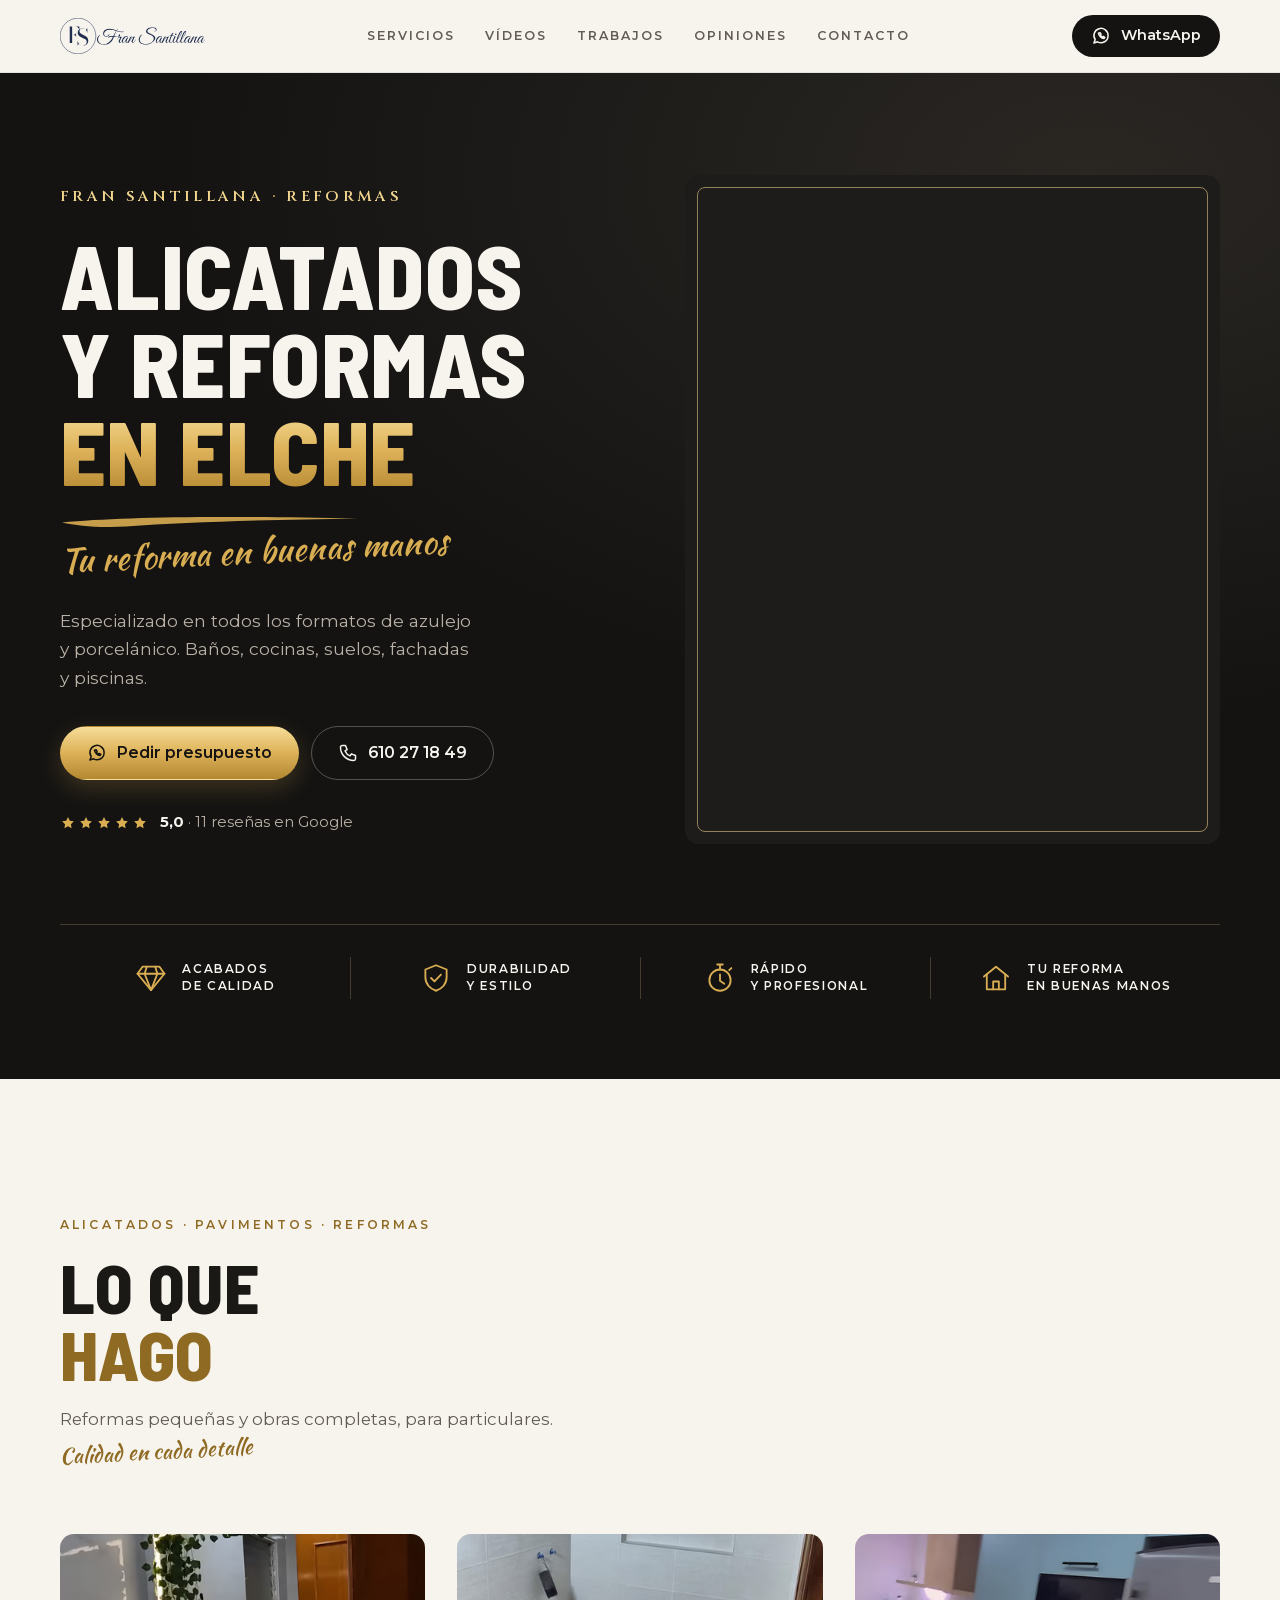
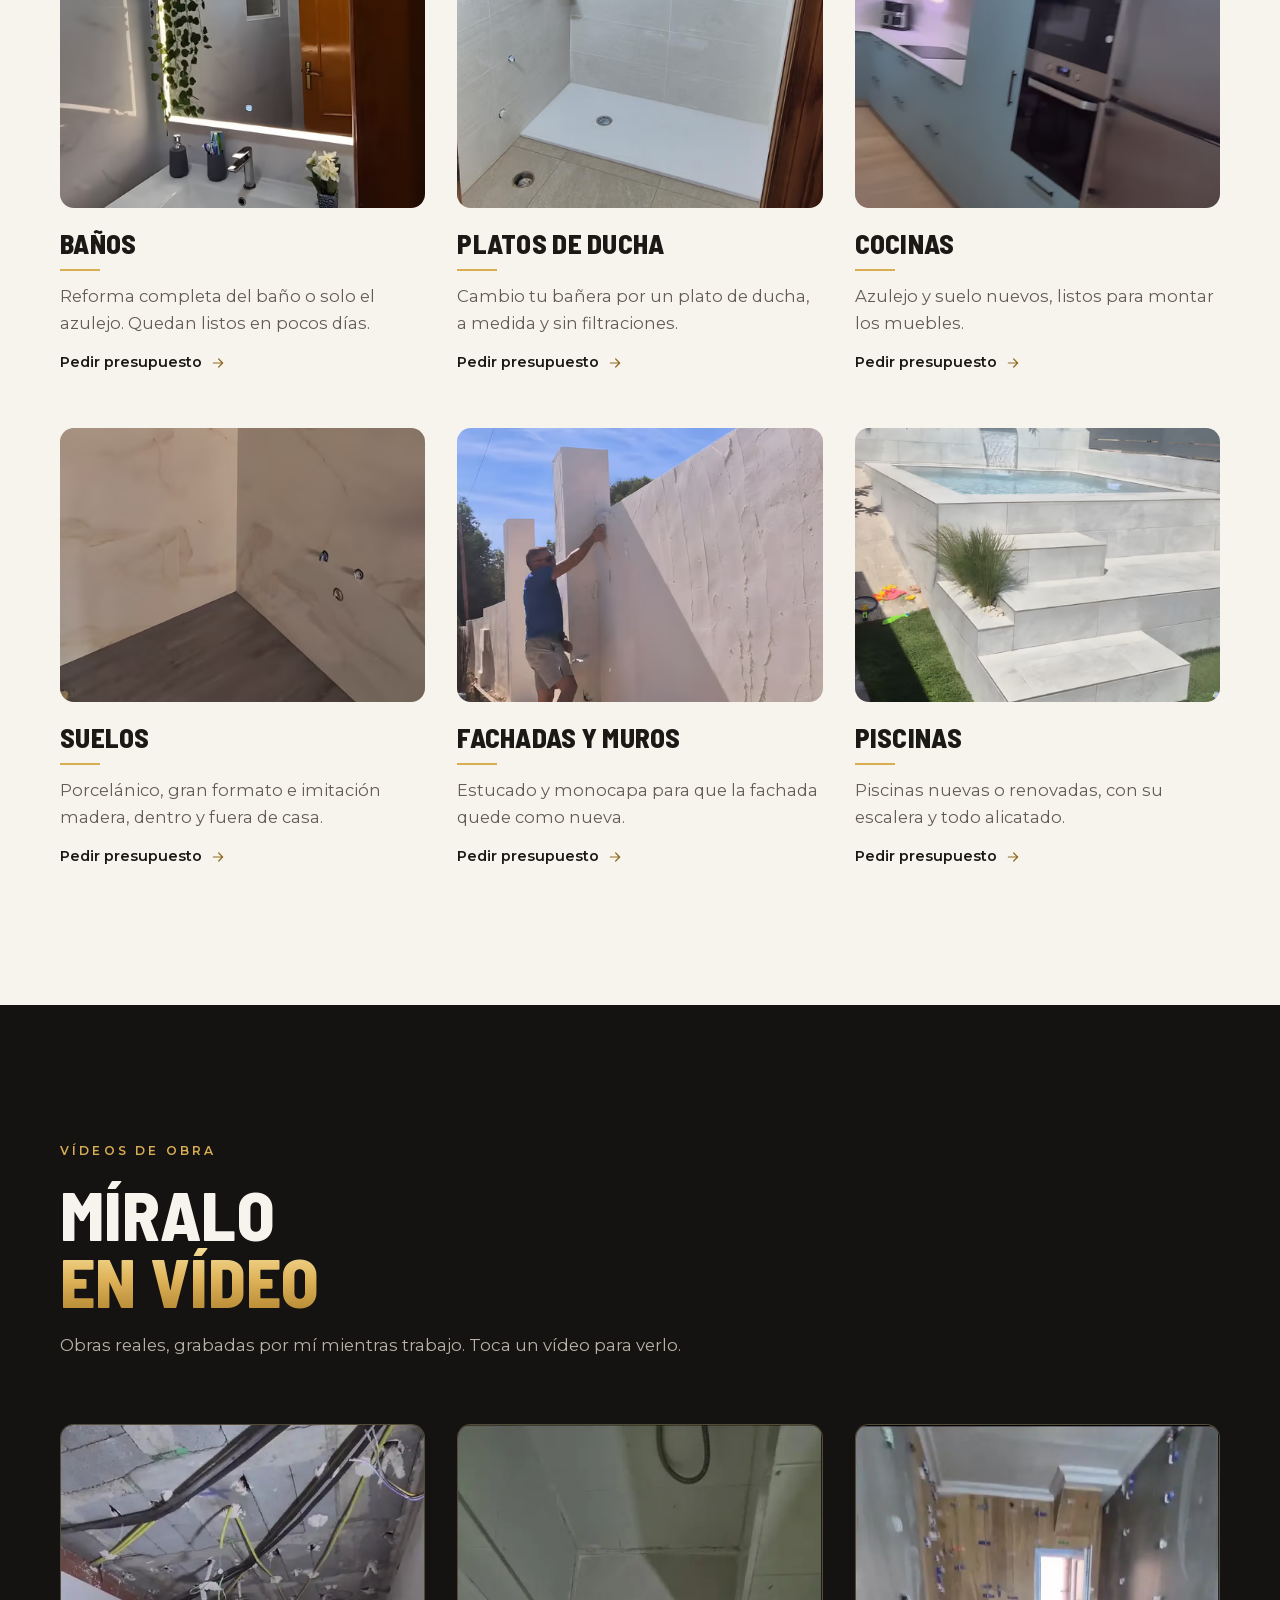
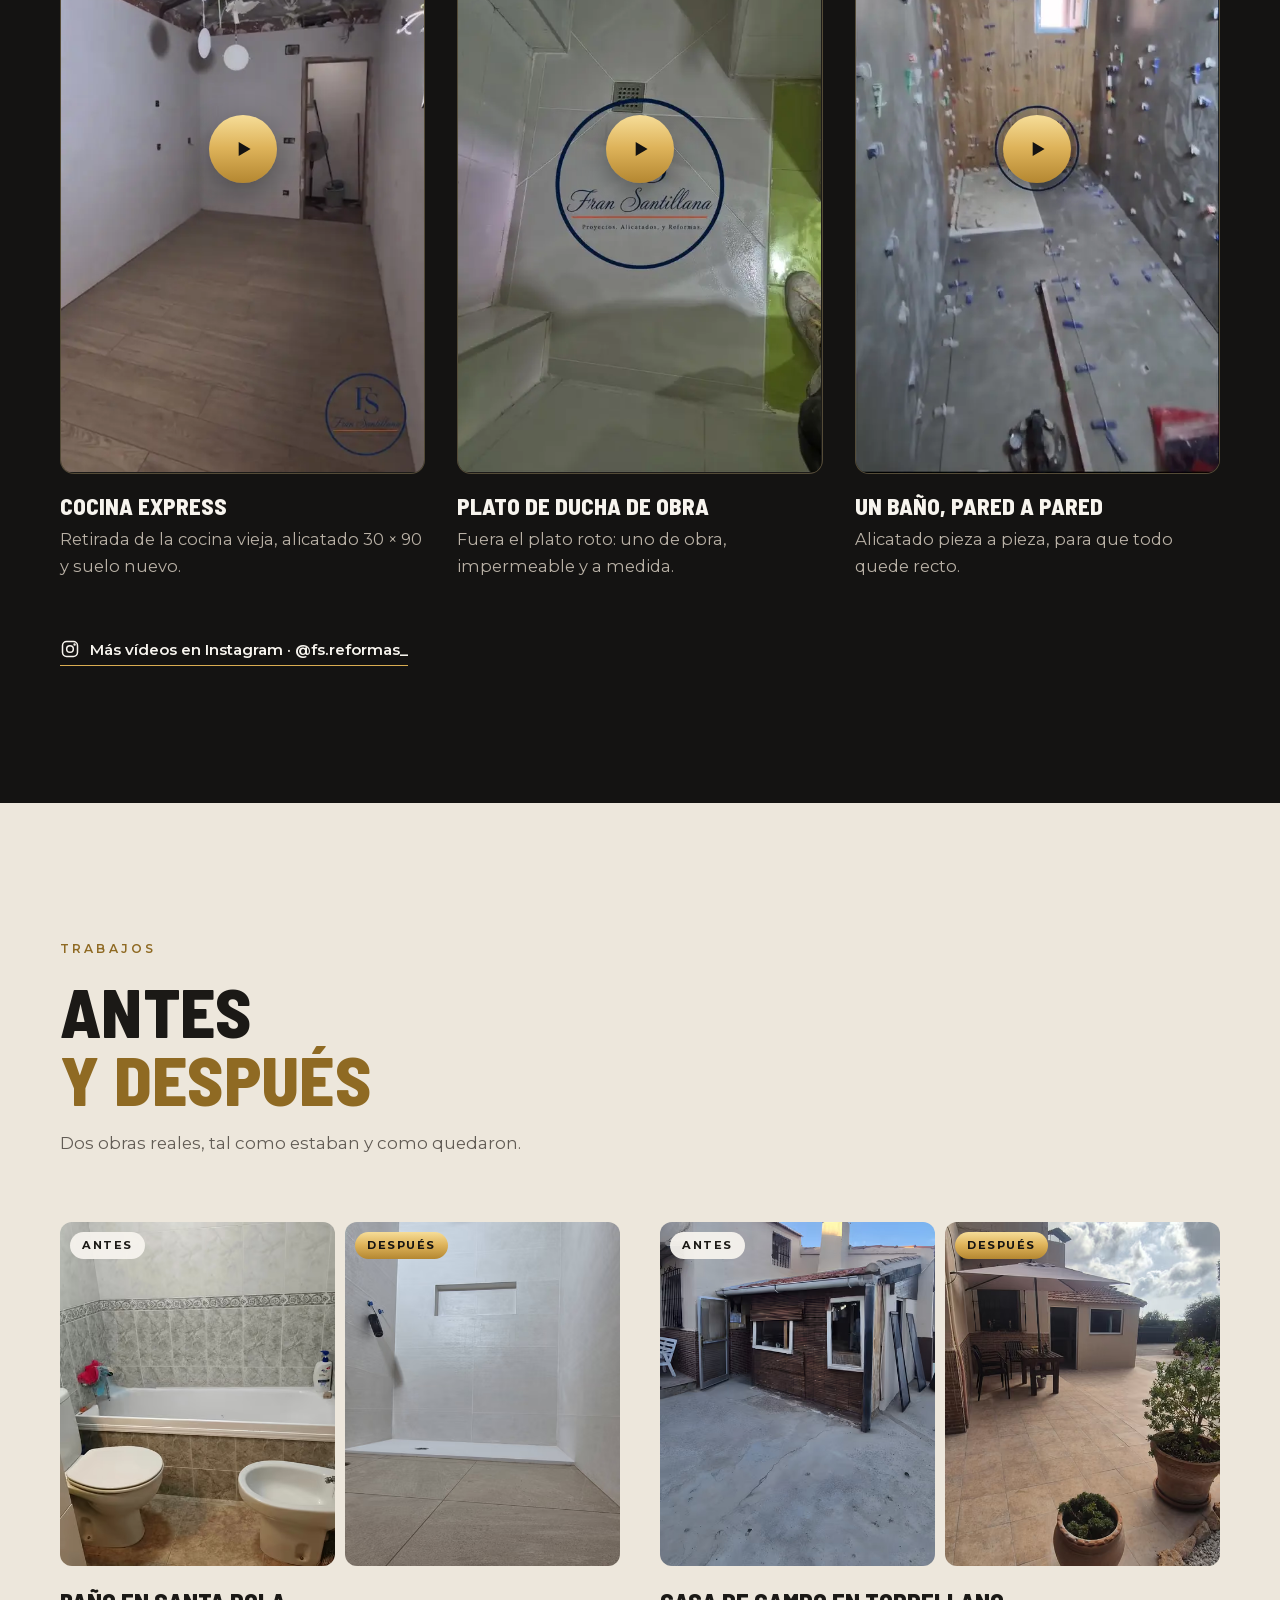
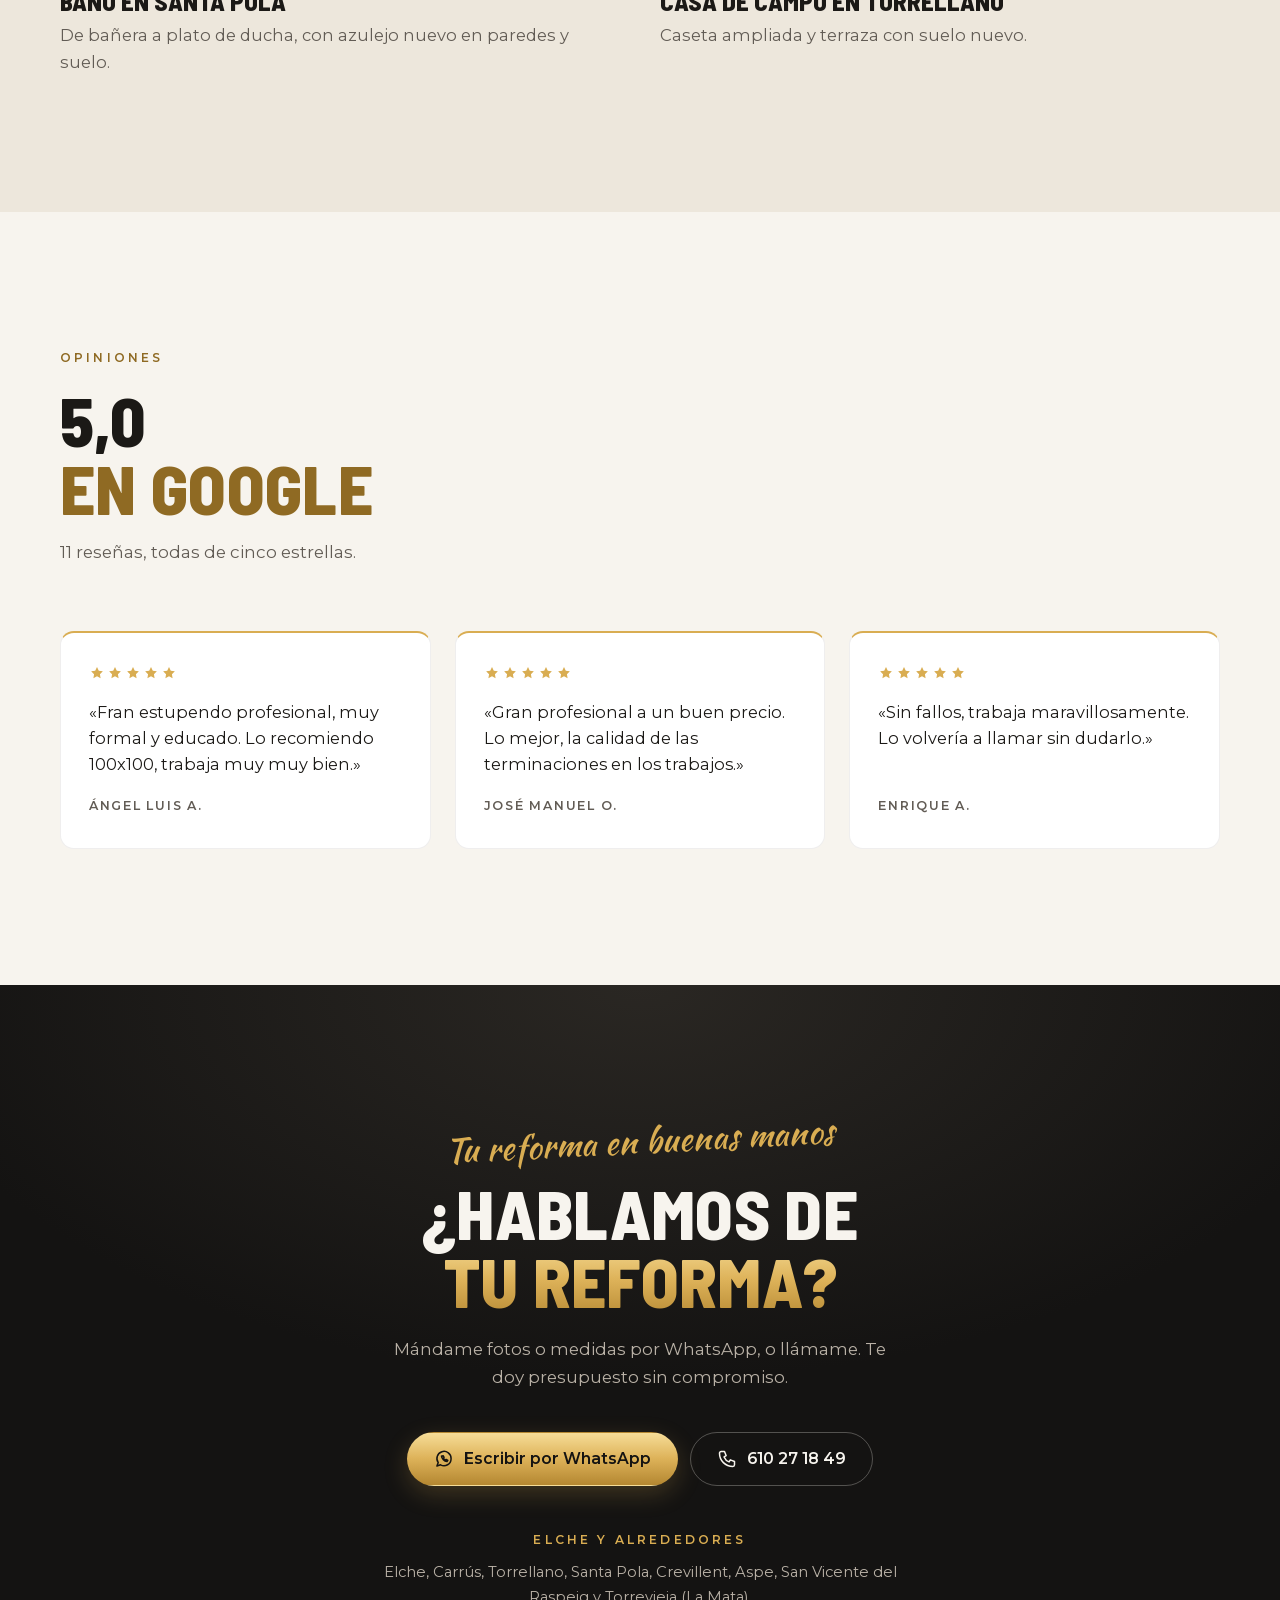
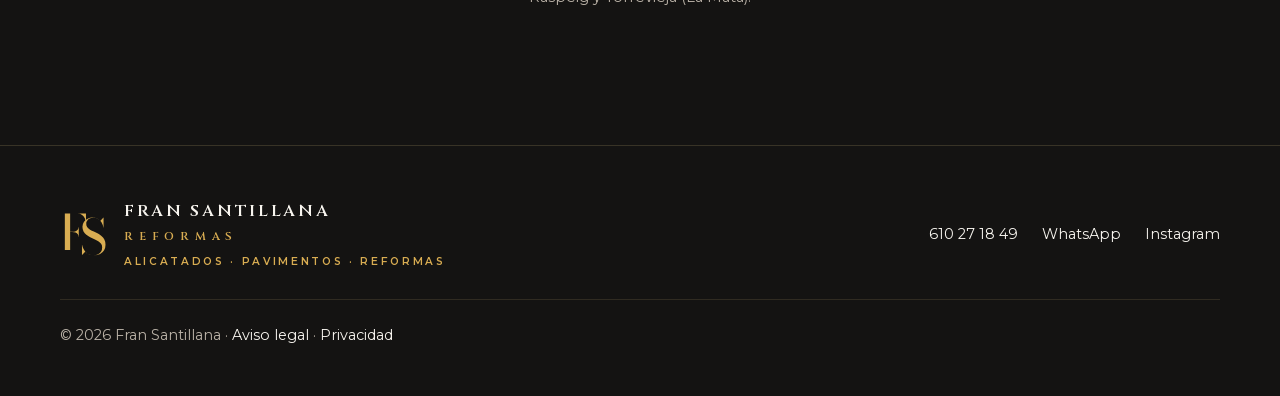
==== commit c22e1437: "Versión con su estética de Instagram: sus fuentes, dorado, sus sellos y 3 de sus vídeos" ====
--- a/index.html
+++ b/index.html
@@ -4,18 +4,19 @@
 <meta charset="utf-8">
 <meta name="viewport" content="width=device-width, initial-scale=1, viewport-fit=cover">
 <title>Fran Santillana · Alicatados y reformas en Elche</title>
-<meta name="description" content="Alicatados y reformas en Elche y alrededores: baños, platos de ducha, cocinas, suelos, fachadas y piscinas. Presupuesto sin compromiso. 5,0 en Google.">
+<meta name="description" content="Alicatados y reformas en Elche y alrededores: baños, platos de ducha, cocinas, suelos, fachadas y piscinas. Tu reforma en buenas manos. 5,0 en Google.">
 <link rel="canonical" href="https://nocodya-hue.github.io/fran-santillana/">
-<meta name="theme-color" content="#f6f4f0">
+<meta name="theme-color" content="#141312">
 <meta property="og:type" content="website"><meta property="og:locale" content="es_ES">
-<meta property="og:title" content="Fran Santillana · Alicatados y reformas en Elche"><meta property="og:description" content="Alicatados y reformas en Elche y alrededores: baños, platos de ducha, cocinas, suelos, fachadas y piscinas. Presupuesto sin compromiso. 5,0 en Google.">
+<meta property="og:title" content="Fran Santillana · Alicatados y reformas en Elche"><meta property="og:description" content="Alicatados y reformas en Elche y alrededores: baños, platos de ducha, cocinas, suelos, fachadas y piscinas. Tu reforma en buenas manos. 5,0 en Google.">
 <meta property="og:url" content="https://nocodya-hue.github.io/fran-santillana/"><meta property="og:image" content="https://nocodya-hue.github.io/fran-santillana/img/compartir.jpg">
 <meta name="twitter:card" content="summary_large_image">
 <link rel="icon" href="favicon.svg" type="image/svg+xml">
-<link rel="preload" href="fonts/geist.woff2" as="font" type="font/woff2" crossorigin>
+<link rel="preload" href="fonts/barlow.woff2" as="font" type="font/woff2" crossorigin>
+<link rel="preload" href="fonts/montserrat.woff2" as="font" type="font/woff2" crossorigin>
 <link rel="preload" as="image" type="image/avif" imagesrcset="img/portada-520.avif 520w, img/portada-820.avif 820w, img/portada-1000.avif 990w" imagesizes="(max-width: 600px) and (min-resolution: 2.5dppx) 400px, (max-width: 860px) calc(100vw - 48px), 44vw" fetchpriority="high">
-<link rel="stylesheet" href="main.css?v=4">
-<script type="application/ld+json">{"@context":"https://schema.org","@type":"HomeAndConstructionBusiness","name":"Fran Santillana Reformas","description":"Alicatados y reformas en Elche y alrededores: baños, platos de ducha, cocinas, suelos, fachadas y piscinas.","url":"https://nocodya-hue.github.io/fran-santillana/","telephone":"+34610271849","image":"https://nocodya-hue.github.io/fran-santillana/img/compartir.jpg","sameAs":["https://www.instagram.com/fs.reformas_/"],"address":{"@type":"PostalAddress","addressLocality":"Elche","addressRegion":"Alicante","addressCountry":"ES"},"areaServed":[{"@type":"Place","name":"Elche"},{"@type":"Place","name":"Carrús"},{"@type":"Place","name":"Torrellano"},{"@type":"Place","name":"Santa Pola"},{"@type":"Place","name":"Crevillent"},{"@type":"Place","name":"Aspe"},{"@type":"Place","name":"San Vicente del Raspeig"},{"@type":"Place","name":"Torrevieja, La Mata"}]}</script>
+<link rel="stylesheet" href="main.css?v=5">
+<script type="application/ld+json">{"@context":"https://schema.org","@type":"HomeAndConstructionBusiness","name":"Fran Santillana Reformas","description":"Alicatados y reformas en Elche y alrededores: baños, platos de ducha, cocinas, suelos, fachadas y piscinas. Especializado en todos los formatos de azulejo y porcelánico.","url":"https://nocodya-hue.github.io/fran-santillana/","telephone":"+34610271849","image":"https://nocodya-hue.github.io/fran-santillana/img/compartir.jpg","sameAs":["https://www.instagram.com/fs.reformas_/"],"address":{"@type":"PostalAddress","addressLocality":"Elche","addressRegion":"Alicante","addressCountry":"ES"},"areaServed":[{"@type":"Place","name":"Elche"},{"@type":"Place","name":"Carrús"},{"@type":"Place","name":"Torrellano"},{"@type":"Place","name":"Santa Pola"},{"@type":"Place","name":"Crevillent"},{"@type":"Place","name":"Aspe"},{"@type":"Place","name":"San Vicente del Raspeig"},{"@type":"Place","name":"Torrevieja, La Mata"}]}</script>
 </head>
 <body>
 <a class="saltar" href="#contenido">Saltar al contenido</a>
@@ -23,7 +24,7 @@
   <div class="in cab__in">
     <a class="logo" href="#inicio" aria-label="Fran Santillana · inicio"><svg class="logo__svg" aria-hidden="true" focusable="false" xmlns="http://www.w3.org/2000/svg" viewBox="0 0 13102 3252"><circle cx="1626" cy="1626" r="1608" fill="none" stroke="currentColor" stroke-width="44"/><g transform="translate(664.5 1266.1)"><path fill="currentColor" d="M784 473Q780 406 749 357Q717 308 658 282Q599 256 515 256H384V252H514Q599 252 658 228Q717 205 749 158Q780 112 784 45H788V473ZM1084 -500V-90H1080Q1077 -197 1039 -290Q1001 -382 925 -439Q849 -496 733 -496H433V996H633V1000H36V996H215V-496H36V-500Z M1418 1220Q1288 1220 1198 1179Q1109 1138 1050 1068L923 1210H919V787H923Q943 876 980 953Q1016 1031 1074 1090Q1132 1148 1213 1181Q1294 1214 1404 1214Q1508 1214 1585 1176Q1663 1138 1706 1064Q1749 991 1749 887Q1749 800 1705 741Q1661 681 1589 637Q1517 593 1431 555Q1344 516 1258 475Q1171 433 1099 376Q1027 320 983 240Q939 161 939 47Q939 -67 998 -152Q1056 -236 1152 -283Q1248 -330 1360 -330Q1459 -330 1540 -299Q1620 -267 1678 -202L1803 -330H1807V89H1803Q1778 -50 1720 -142Q1661 -233 1574 -278Q1487 -322 1378 -322Q1239 -322 1167 -251Q1095 -180 1095 -64Q1095 13 1138 68Q1181 122 1251 164Q1321 206 1406 244Q1491 282 1576 327Q1660 371 1731 432Q1801 492 1844 577Q1887 662 1887 783Q1887 916 1829 1014Q1771 1112 1665 1166Q1559 1220 1418 1220Z"/></g><g transform="translate(3297.7 2239.6) scale(1.7114)"><path fill="currentColor" d="M388 101Q278 101 196 67Q115 33 70 -26Q26 -86 26 -162Q26 -224 48 -275Q70 -326 106 -360Q143 -394 187 -405Q194 -406 194 -400Q194 -395 189 -392Q137 -361 110 -303Q82 -245 82 -174Q82 -97 122 -42Q162 14 232 44Q301 73 388 73Q463 73 530 46Q598 20 655 -26Q712 -72 758 -130Q803 -189 834 -253Q841 -268 848 -282Q855 -296 862 -310Q838 -311 818 -312Q799 -313 792 -313Q765 -313 734 -310Q704 -306 678 -296Q651 -286 634 -265Q627 -258 626 -254Q624 -250 621 -250Q617 -250 614 -256Q611 -263 615 -271Q638 -322 680 -340Q722 -359 774 -359Q785 -359 816 -356Q846 -352 880 -348Q924 -437 960 -509Q997 -581 1029 -629Q957 -653 876 -672Q795 -690 702 -690Q633 -690 577 -671Q521 -652 482 -620Q442 -588 421 -549Q400 -510 400 -471Q400 -427 417 -401Q434 -375 462 -364Q489 -352 518 -352Q561 -352 592 -373Q622 -394 640 -420Q658 -447 662 -464Q666 -480 674 -480Q686 -480 684 -466Q678 -422 653 -390Q628 -358 592 -342Q556 -325 516 -325Q475 -325 437 -345Q399 -365 375 -403Q351 -441 351 -495Q351 -539 370 -582Q390 -626 430 -662Q469 -699 530 -721Q591 -743 674 -743Q733 -743 795 -730Q857 -716 920 -696Q984 -675 1046 -653Q1067 -680 1086 -694Q1105 -709 1124 -709Q1132 -709 1135 -706Q1138 -702 1138 -699Q1138 -695 1135 -690Q1132 -685 1124 -685Q1091 -685 1062 -648Q1134 -624 1200 -606Q1267 -587 1324 -587Q1368 -587 1382 -596Q1396 -606 1396 -623Q1396 -634 1403 -634Q1408 -634 1412 -628Q1417 -621 1417 -612Q1417 -588 1390 -573Q1364 -558 1317 -558Q1255 -558 1188 -578Q1121 -599 1046 -624Q1019 -579 993 -506Q967 -434 932 -343Q975 -339 1023 -336Q1071 -334 1101 -334Q1111 -334 1111 -328Q1111 -320 1088 -314Q1073 -310 1038 -308Q1002 -306 964 -306Q956 -306 944 -306Q932 -307 918 -307Q909 -284 900 -260Q890 -237 879 -212Q837 -113 776 -52Q716 10 648 44Q579 77 512 89Q444 101 388 101ZM1113 -196Q1121 -213 1134 -250Q1147 -288 1161 -334Q1175 -380 1182 -421Q1185 -437 1193 -444Q1201 -452 1210 -452Q1223 -452 1234 -440Q1245 -427 1245 -404Q1245 -376 1228 -356Q1212 -336 1188 -318Q1198 -317 1209 -316Q1220 -316 1233 -316Q1280 -316 1326 -322Q1328 -316 1328 -313Q1328 -300 1320 -280Q1313 -260 1305 -244Q1301 -235 1289 -212Q1277 -188 1263 -158Q1249 -129 1240 -100Q1230 -72 1230 -52Q1230 -26 1250 -26Q1269 -26 1303 -70Q1337 -115 1371 -193Q1383 -193 1383 -184Q1372 -157 1356 -125Q1339 -93 1319 -64Q1299 -36 1276 -18Q1253 1 1228 1Q1209 1 1190 -14Q1171 -30 1171 -65Q1171 -96 1183 -126Q1195 -155 1210 -181Q1225 -207 1237 -227Q1249 -247 1249 -259Q1249 -277 1226 -285Q1204 -293 1168 -294Q1150 -248 1141 -226Q1132 -204 1124 -184Q1108 -184 1113 -196ZM1588 3Q1565 3 1548 -10Q1530 -23 1530 -63Q1530 -80 1532 -95Q1535 -110 1539 -127Q1530 -112 1514 -90Q1498 -68 1478 -47Q1459 -26 1438 -12Q1418 2 1400 2Q1374 2 1358 -22Q1342 -45 1342 -83Q1342 -124 1361 -171Q1380 -218 1413 -261Q1446 -304 1489 -331Q1532 -358 1579 -358Q1602 -358 1623 -350Q1644 -343 1660 -326Q1667 -319 1667 -310Q1667 -304 1662 -300Q1657 -296 1649 -298Q1638 -333 1602 -333Q1585 -333 1563 -322Q1536 -308 1506 -278Q1475 -247 1448 -208Q1422 -170 1405 -131Q1388 -92 1388 -60Q1388 -27 1413 -27Q1435 -27 1458 -48Q1482 -69 1504 -100Q1525 -132 1543 -163Q1561 -194 1571 -213Q1586 -240 1599 -258Q1612 -276 1636 -276Q1647 -276 1658 -273Q1669 -270 1681 -272Q1651 -242 1628 -201Q1606 -160 1594 -120Q1582 -81 1582 -54Q1582 -24 1602 -24Q1618 -24 1636 -42Q1655 -60 1672 -88Q1690 -115 1705 -144Q1720 -172 1729 -193Q1734 -193 1738 -192Q1741 -191 1741 -184Q1740 -180 1738 -176Q1735 -171 1730 -160Q1722 -144 1708 -117Q1694 -90 1675 -62Q1656 -35 1634 -16Q1612 3 1588 3ZM1633 8Q1669 -65 1702 -136Q1735 -208 1770 -273Q1790 -309 1804 -324Q1818 -338 1841 -338Q1849 -338 1858 -336Q1867 -333 1876 -333Q1882 -333 1885 -334Q1871 -326 1848 -294Q1826 -263 1803 -222Q1780 -181 1762 -145Q1781 -168 1802 -191Q1823 -214 1848 -235Q1872 -256 1906 -278Q1939 -301 1971 -316Q2003 -331 2022 -331Q2029 -331 2032 -330Q2032 -330 2021 -310Q2010 -291 1994 -260Q1977 -228 1960 -192Q1943 -157 1930 -124Q1916 -92 1912 -70Q1909 -57 1909 -46Q1909 -30 1915 -25Q1921 -20 1928 -20Q1947 -20 1967 -37Q1987 -54 2006 -80Q2024 -107 2040 -137Q2056 -167 2067 -193Q2079 -193 2079 -184Q2068 -157 2052 -124Q2035 -92 2014 -63Q1994 -34 1969 -15Q1944 4 1915 4Q1895 4 1874 -10Q1852 -24 1852 -62Q1852 -73 1854 -86Q1856 -98 1861 -113Q1869 -133 1880 -156Q1891 -179 1916 -219Q1923 -230 1924 -236Q1926 -242 1926 -246Q1926 -258 1915 -258Q1906 -258 1888 -248Q1871 -238 1845 -213Q1820 -189 1786 -145Q1751 -101 1706 -15Q1699 -2 1690 -1Q1682 0 1667 1Q1657 2 1648 2Q1639 3 1633 8ZM2592 92Q2494 92 2412 63Q2331 34 2281 -22Q2231 -79 2226 -162Q2224 -196 2237 -237Q2250 -278 2274 -318Q2297 -359 2330 -392Q2362 -424 2399 -441Q2402 -443 2408 -444Q2415 -445 2418 -445Q2424 -445 2424 -442Q2424 -437 2409 -426Q2367 -393 2340 -350Q2312 -307 2298 -258Q2284 -209 2284 -159Q2284 -100 2310 -58Q2335 -15 2378 12Q2421 40 2476 53Q2531 66 2591 66Q2658 66 2724 51Q2789 36 2843 8Q2926 -36 2974 -101Q3023 -166 3023 -230Q3023 -264 3008 -295Q2994 -326 2962 -351Q2938 -370 2904 -387Q2869 -404 2830 -420Q2792 -436 2755 -452Q2718 -469 2690 -488Q2650 -515 2632 -546Q2613 -577 2613 -608Q2613 -645 2634 -680Q2656 -715 2694 -744Q2731 -772 2778 -788Q2819 -802 2868 -810Q2916 -818 2963 -818Q3002 -818 3038 -812Q3073 -807 3100 -793Q3134 -777 3152 -750Q3170 -724 3170 -695Q3170 -655 3134 -625Q3121 -615 3105 -606Q3089 -598 3067 -592Q3063 -591 3058 -591Q3046 -591 3046 -598Q3046 -602 3052 -606Q3059 -611 3072 -612Q3102 -616 3118 -635Q3133 -654 3133 -679Q3133 -705 3116 -730Q3098 -756 3062 -774Q3026 -791 2970 -791Q2938 -791 2900 -784Q2861 -777 2816 -761Q2761 -742 2724 -705Q2688 -668 2688 -626Q2688 -600 2706 -574Q2723 -547 2762 -523Q2795 -503 2837 -484Q2879 -464 2922 -444Q2965 -425 3000 -403Q3055 -369 3079 -330Q3103 -291 3103 -250Q3103 -202 3074 -154Q3046 -105 3000 -62Q2954 -20 2899 13Q2835 51 2754 72Q2674 92 2592 92ZM3381 3Q3358 3 3340 -10Q3323 -23 3323 -63Q3323 -80 3326 -95Q3328 -110 3332 -127Q3323 -112 3307 -90Q3291 -68 3272 -47Q3252 -26 3232 -12Q3211 2 3193 2Q3167 2 3151 -22Q3135 -45 3135 -83Q3135 -124 3154 -171Q3173 -218 3206 -261Q3239 -304 3282 -331Q3325 -358 3372 -358Q3395 -358 3416 -350Q3437 -343 3453 -326Q3460 -319 3460 -310Q3460 -304 3455 -300Q3450 -296 3442 -298Q3431 -333 3395 -333Q3378 -333 3356 -322Q3329 -308 3298 -278Q3268 -247 3242 -208Q3215 -170 3198 -131Q3181 -92 3181 -60Q3181 -27 3206 -27Q3228 -27 3252 -48Q3275 -69 3296 -100Q3318 -132 3336 -163Q3354 -194 3364 -213Q3379 -240 3392 -258Q3405 -276 3429 -276Q3440 -276 3451 -273Q3462 -270 3474 -272Q3444 -242 3422 -201Q3399 -160 3387 -120Q3375 -81 3375 -54Q3375 -24 3395 -24Q3411 -24 3430 -42Q3448 -60 3466 -88Q3483 -115 3498 -144Q3513 -172 3522 -193Q3527 -193 3530 -192Q3534 -191 3534 -184Q3533 -180 3530 -176Q3528 -171 3523 -160Q3515 -144 3501 -117Q3487 -90 3468 -62Q3449 -35 3427 -16Q3405 3 3381 3ZM3426 8Q3462 -65 3495 -136Q3528 -208 3563 -273Q3583 -309 3597 -324Q3611 -338 3634 -338Q3642 -338 3651 -336Q3660 -333 3669 -333Q3675 -333 3678 -334Q3664 -326 3642 -294Q3619 -263 3596 -222Q3573 -181 3555 -145Q3574 -168 3595 -191Q3616 -214 3641 -235Q3665 -256 3698 -278Q3732 -301 3764 -316Q3796 -331 3815 -331Q3822 -331 3825 -330Q3825 -330 3814 -310Q3803 -291 3786 -260Q3770 -228 3753 -192Q3736 -157 3722 -124Q3709 -92 3705 -70Q3702 -57 3702 -46Q3702 -30 3708 -25Q3714 -20 3721 -20Q3740 -20 3760 -37Q3780 -54 3798 -80Q3817 -107 3833 -137Q3849 -167 3860 -193Q3872 -193 3872 -184Q3861 -157 3844 -124Q3828 -92 3808 -63Q3787 -34 3762 -15Q3737 4 3708 4Q3688 4 3666 -10Q3645 -24 3645 -62Q3645 -73 3647 -86Q3649 -98 3654 -113Q3662 -133 3673 -156Q3684 -179 3709 -219Q3716 -230 3718 -236Q3719 -242 3719 -246Q3719 -258 3708 -258Q3699 -258 3682 -248Q3664 -238 3638 -213Q3613 -189 3578 -145Q3544 -101 3499 -15Q3492 -2 3484 -1Q3475 0 3460 1Q3450 2 3441 2Q3432 3 3426 8ZM4067 -528Q4054 -509 4038 -480Q4022 -451 4008 -424Q3995 -397 3988 -383H4080Q4080 -379 4076 -370Q4073 -361 4063 -357H3976Q3964 -330 3948 -292Q3933 -254 3918 -213Q3904 -172 3894 -136Q3885 -101 3885 -79Q3885 -49 3893 -34Q3901 -20 3922 -20Q3949 -20 3974 -46Q3999 -73 4022 -113Q4044 -153 4061 -193Q4073 -193 4073 -184Q4062 -157 4046 -125Q4030 -93 4010 -64Q3989 -34 3964 -16Q3938 3 3907 3Q3865 3 3850 -20Q3835 -44 3835 -81Q3835 -108 3845 -146Q3855 -185 3870 -226Q3884 -267 3898 -302Q3912 -338 3920 -357H3856Q3856 -365 3863 -374Q3870 -383 3878 -383H3931Q3939 -399 3950 -423Q3960 -447 3978 -476Q3993 -500 4016 -514Q4040 -528 4067 -528ZM4089 0Q4052 0 4037 -22Q4022 -43 4022 -71Q4022 -86 4026 -102Q4029 -117 4034 -130L4101 -301Q4104 -309 4104 -315Q4104 -325 4099 -332Q4094 -340 4092 -343L4147 -345Q4162 -346 4168 -342Q4175 -337 4175 -331Q4175 -325 4168 -309Q4158 -285 4141 -249Q4124 -213 4108 -175Q4091 -137 4080 -104Q4068 -71 4068 -53Q4068 -40 4074 -31Q4081 -22 4097 -22Q4118 -22 4138 -38Q4159 -55 4177 -81Q4195 -107 4210 -137Q4226 -167 4237 -193Q4249 -193 4249 -184Q4239 -159 4223 -127Q4207 -95 4186 -66Q4166 -38 4142 -19Q4117 0 4089 0ZM4178 -407Q4165 -407 4156 -417Q4146 -427 4146 -441Q4146 -458 4160 -472Q4174 -485 4191 -485Q4205 -485 4215 -476Q4225 -467 4225 -453Q4225 -435 4211 -421Q4197 -407 4178 -407ZM4284 3Q4247 3 4230 -20Q4212 -42 4212 -73Q4212 -105 4221 -139Q4230 -173 4237 -196Q4253 -252 4278 -316Q4302 -379 4332 -440Q4361 -502 4390 -551Q4413 -590 4440 -610Q4466 -629 4486 -629Q4502 -629 4512 -618Q4521 -606 4521 -583Q4521 -567 4516 -545Q4510 -523 4497 -495Q4462 -417 4414 -339Q4365 -261 4291 -193Q4279 -165 4271 -133Q4263 -101 4263 -81Q4263 -19 4305 -19Q4337 -19 4376 -66Q4415 -112 4450 -193Q4454 -193 4458 -192Q4462 -190 4462 -184Q4451 -157 4434 -124Q4418 -92 4396 -63Q4375 -34 4347 -16Q4319 3 4284 3ZM4299 -225Q4335 -262 4369 -310Q4403 -359 4432 -412Q4462 -464 4482 -511Q4489 -526 4494 -544Q4498 -562 4498 -574Q4498 -588 4491 -588Q4487 -588 4479 -580Q4471 -573 4458 -555Q4439 -530 4416 -487Q4394 -444 4371 -395Q4348 -346 4329 -300Q4310 -255 4299 -225ZM4497 3Q4460 3 4442 -20Q4425 -42 4425 -73Q4425 -105 4434 -139Q4443 -173 4450 -196Q4466 -252 4490 -316Q4515 -379 4544 -440Q4574 -502 4603 -551Q4626 -590 4652 -610Q4679 -629 4699 -629Q4715 -629 4724 -618Q4734 -606 4734 -583Q4734 -567 4728 -545Q4723 -523 4710 -495Q4675 -417 4626 -339Q4578 -261 4504 -193Q4492 -165 4484 -133Q4476 -101 4476 -81Q4476 -19 4518 -19Q4550 -19 4589 -66Q4628 -112 4663 -193Q4667 -193 4671 -192Q4675 -190 4675 -184Q4664 -157 4648 -124Q4631 -92 4610 -63Q4588 -34 4560 -16Q4532 3 4497 3ZM4512 -225Q4548 -262 4582 -310Q4616 -359 4646 -412Q4675 -464 4695 -511Q4702 -526 4706 -544Q4711 -562 4711 -574Q4711 -588 4704 -588Q4700 -588 4692 -580Q4684 -573 4671 -555Q4652 -530 4630 -487Q4607 -444 4584 -395Q4561 -346 4542 -300Q4523 -255 4512 -225ZM4880 3Q4857 3 4840 -10Q4822 -23 4822 -63Q4822 -80 4824 -95Q4827 -110 4831 -127Q4822 -112 4806 -90Q4790 -68 4770 -47Q4751 -26 4730 -12Q4710 2 4692 2Q4666 2 4650 -22Q4634 -45 4634 -83Q4634 -124 4653 -171Q4672 -218 4705 -261Q4738 -304 4781 -331Q4824 -358 4871 -358Q4894 -358 4915 -350Q4936 -343 4952 -326Q4959 -319 4959 -310Q4959 -304 4954 -300Q4949 -296 4941 -298Q4930 -333 4894 -333Q4877 -333 4855 -322Q4828 -308 4798 -278Q4767 -247 4740 -208Q4714 -170 4697 -131Q4680 -92 4680 -60Q4680 -27 4705 -27Q4727 -27 4750 -48Q4774 -69 4796 -100Q4817 -132 4835 -163Q4853 -194 4863 -213Q4878 -240 4891 -258Q4904 -276 4928 -276Q4939 -276 4950 -273Q4961 -270 4973 -272Q4943 -242 4920 -201Q4898 -160 4886 -120Q4874 -81 4874 -54Q4874 -24 4894 -24Q4910 -24 4928 -42Q4947 -60 4964 -88Q4982 -115 4997 -144Q5012 -172 5021 -193Q5026 -193 5030 -192Q5033 -191 5033 -184Q5032 -180 5030 -176Q5027 -171 5022 -160Q5014 -144 5000 -117Q4986 -90 4967 -62Q4948 -35 4926 -16Q4904 3 4880 3ZM4925 8Q4961 -65 4994 -136Q5027 -208 5062 -273Q5082 -309 5096 -324Q5110 -338 5133 -338Q5141 -338 5150 -336Q5159 -333 5168 -333Q5174 -333 5177 -334Q5163 -326 5140 -294Q5118 -263 5095 -222Q5072 -181 5054 -145Q5073 -168 5094 -191Q5115 -214 5140 -235Q5164 -256 5198 -278Q5231 -301 5263 -316Q5295 -331 5314 -331Q5321 -331 5324 -330Q5324 -330 5313 -310Q5302 -291 5286 -260Q5269 -228 5252 -192Q5235 -157 5222 -124Q5208 -92 5204 -70Q5201 -57 5201 -46Q5201 -30 5207 -25Q5213 -20 5220 -20Q5239 -20 5259 -37Q5279 -54 5298 -80Q5316 -107 5332 -137Q5348 -167 5359 -193Q5371 -193 5371 -184Q5360 -157 5344 -124Q5327 -92 5306 -63Q5286 -34 5261 -15Q5236 4 5207 4Q5187 4 5166 -10Q5144 -24 5144 -62Q5144 -73 5146 -86Q5148 -98 5153 -113Q5161 -133 5172 -156Q5183 -179 5208 -219Q5215 -230 5216 -236Q5218 -242 5218 -246Q5218 -258 5207 -258Q5198 -258 5180 -248Q5163 -238 5137 -213Q5112 -189 5078 -145Q5043 -101 4998 -15Q4991 -2 4982 -1Q4974 0 4959 1Q4949 2 4940 2Q4931 3 4925 8ZM5576 3Q5553 3 5536 -10Q5518 -23 5518 -63Q5518 -80 5520 -95Q5523 -110 5527 -127Q5518 -112 5502 -90Q5486 -68 5466 -47Q5447 -26 5426 -12Q5406 2 5388 2Q5362 2 5346 -22Q5330 -45 5330 -83Q5330 -124 5349 -171Q5368 -218 5401 -261Q5434 -304 5477 -331Q5520 -358 5567 -358Q5590 -358 5611 -350Q5632 -343 5648 -326Q5655 -319 5655 -310Q5655 -304 5650 -300Q5645 -296 5637 -298Q5626 -333 5590 -333Q5573 -333 5551 -322Q5524 -308 5494 -278Q5463 -247 5436 -208Q5410 -170 5393 -131Q5376 -92 5376 -60Q5376 -27 5401 -27Q5423 -27 5446 -48Q5470 -69 5492 -100Q5513 -132 5531 -163Q5549 -194 5559 -213Q5574 -240 5587 -258Q5600 -276 5624 -276Q5635 -276 5646 -273Q5657 -270 5669 -272Q5639 -242 5616 -201Q5594 -160 5582 -120Q5570 -81 5570 -54Q5570 -24 5590 -24Q5606 -24 5624 -42Q5643 -60 5660 -88Q5678 -115 5693 -144Q5708 -172 5717 -193Q5722 -193 5726 -192Q5729 -191 5729 -184Q5728 -180 5726 -176Q5723 -171 5718 -160Q5710 -144 5696 -117Q5682 -90 5663 -62Q5644 -35 5622 -16Q5600 3 5576 3Z"/></g></svg></a>
     <nav class="menu" aria-label="Secciones">
-      <a href="#servicios">Servicios</a><a href="#trabajos">Trabajos</a><a href="#opiniones">Opiniones</a><a href="#contacto">Contacto</a>
+      <a href="#servicios">Servicios</a><a href="#videos">Vídeos</a><a href="#trabajos">Trabajos</a><a href="#opiniones">Opiniones</a><a href="#contacto">Contacto</a>
     </nav>
     <a class="btn btn--osc btn--peq" href="https://wa.me/34610271849?text=Hola%20Fran%2C%20he%20visto%20tu%20web%20y%20quiero%20pedir%20presupuesto." target="_blank" rel="noopener"><svg class="ico" viewBox="0 0 24 24" aria-hidden="true" focusable="false"><path d="M20.5 11.6a8.5 8.5 0 0 1-12.6 7.4L3.5 20.5l1.6-4.2a8.5 8.5 0 1 1 15.4-4.7Z"/><path d="M9 8.5c.2 1.6 1 3.2 2.2 4.4 1.2 1.2 2.8 2 4.4 2.2l1-1.4-2-1.2-1 .8c-1-.5-1.8-1.3-2.3-2.3l.8-1-1.2-2-1.4 1Z"/></svg><span>WhatsApp</span></a>
   </div>
@@ -32,12 +33,14 @@
 <section class="portada" id="inicio" aria-labelledby="t-portada">
   <div class="in portada__in">
     <div class="portada__txt">
-      <p class="ceja">Fran Santillana · Elche y alrededores</p>
-      <h1 id="t-portada">Alicatados y reformas para tu casa.</h1>
-      <p class="portada__sub">Baños, cocinas, suelos, fachadas y piscinas. Voy a ver tu obra y te doy presupuesto sin compromiso.</p>
+      <p class="marca">Fran Santillana <span>·</span> Reformas</p>
+      <h1 id="t-portada" class="titulo">Alicatados y reformas <span class="oro">en Elche</span></h1>
+      <svg class="trazo" viewBox="0 0 300 14" preserveAspectRatio="none" aria-hidden="true" focusable="false"><path d="M2 9.5C60 4 150 2.5 298 5.5c-90 1.2-170 3.6-232 8C40 15 18 13 2 9.5Z"/></svg>
+      <p class="lema">Tu reforma en buenas manos</p>
+      <p class="portada__sub">Especializado en todos los formatos de azulejo y porcelánico. Baños, cocinas, suelos, fachadas y piscinas.</p>
       <div class="botones">
-        <a class="btn btn--osc" href="https://wa.me/34610271849?text=Hola%20Fran%2C%20quiero%20pedir%20presupuesto%20para%20una%20reforma." target="_blank" rel="noopener"><svg class="ico" viewBox="0 0 24 24" aria-hidden="true" focusable="false"><path d="M20.5 11.6a8.5 8.5 0 0 1-12.6 7.4L3.5 20.5l1.6-4.2a8.5 8.5 0 1 1 15.4-4.7Z"/><path d="M9 8.5c.2 1.6 1 3.2 2.2 4.4 1.2 1.2 2.8 2 4.4 2.2l1-1.4-2-1.2-1 .8c-1-.5-1.8-1.3-2.3-2.3l.8-1-1.2-2-1.4 1Z"/></svg><span>Pedir presupuesto</span></a>
-        <a class="btn btn--linea" href="tel:+34610271849"><svg class="ico" viewBox="0 0 24 24" aria-hidden="true" focusable="false"><path d="M5 3h4l2 5-2.5 1.5a11 11 0 0 0 6 6L16 13l5 2v4a2 2 0 0 1-2 2A16 16 0 0 1 3 5a2 2 0 0 1 2-2Z"/></svg><span>610 27 18 49</span></a>
+        <a class="btn btn--oro" href="https://wa.me/34610271849?text=Hola%20Fran%2C%20quiero%20pedir%20presupuesto%20para%20una%20reforma." target="_blank" rel="noopener"><svg class="ico" viewBox="0 0 24 24" aria-hidden="true" focusable="false"><path d="M20.5 11.6a8.5 8.5 0 0 1-12.6 7.4L3.5 20.5l1.6-4.2a8.5 8.5 0 1 1 15.4-4.7Z"/><path d="M9 8.5c.2 1.6 1 3.2 2.2 4.4 1.2 1.2 2.8 2 4.4 2.2l1-1.4-2-1.2-1 .8c-1-.5-1.8-1.3-2.3-2.3l.8-1-1.2-2-1.4 1Z"/></svg><span>Pedir presupuesto</span></a>
+        <a class="btn btn--linea-cl" href="tel:+34610271849"><svg class="ico" viewBox="0 0 24 24" aria-hidden="true" focusable="false"><path d="M5 3h4l2 5-2.5 1.5a11 11 0 0 0 6 6L16 13l5 2v4a2 2 0 0 1-2 2A16 16 0 0 1 3 5a2 2 0 0 1 2-2Z"/></svg><span>610 27 18 49</span></a>
       </div>
       <p class="nota"><span class="estrellas" aria-hidden="true"><svg class="e" viewBox="0 0 24 24" aria-hidden="true" focusable="false"><path d="m12 3 2.7 5.6 6.1.9-4.4 4.3 1 6.1L12 17l-5.4 2.9 1-6.1-4.4-4.3 6.1-.9L12 3Z" fill="currentColor" stroke="none"/></svg><svg class="e" viewBox="0 0 24 24" aria-hidden="true" focusable="false"><path d="m12 3 2.7 5.6 6.1.9-4.4 4.3 1 6.1L12 17l-5.4 2.9 1-6.1-4.4-4.3 6.1-.9L12 3Z" fill="currentColor" stroke="none"/></svg><svg class="e" viewBox="0 0 24 24" aria-hidden="true" focusable="false"><path d="m12 3 2.7 5.6 6.1.9-4.4 4.3 1 6.1L12 17l-5.4 2.9 1-6.1-4.4-4.3 6.1-.9L12 3Z" fill="currentColor" stroke="none"/></svg><svg class="e" viewBox="0 0 24 24" aria-hidden="true" focusable="false"><path d="m12 3 2.7 5.6 6.1.9-4.4 4.3 1 6.1L12 17l-5.4 2.9 1-6.1-4.4-4.3 6.1-.9L12 3Z" fill="currentColor" stroke="none"/></svg><svg class="e" viewBox="0 0 24 24" aria-hidden="true" focusable="false"><path d="m12 3 2.7 5.6 6.1.9-4.4 4.3 1 6.1L12 17l-5.4 2.9 1-6.1-4.4-4.3 6.1-.9L12 3Z" fill="currentColor" stroke="none"/></svg></span><span><b>5,0</b> · 11 reseñas en Google</span></p>
     </div>
@@ -45,13 +48,14 @@
       <picture><source type="image/avif" srcset="img/portada-520.avif 520w, img/portada-820.avif 820w, img/portada-1000.avif 990w" sizes="(max-width: 600px) and (min-resolution: 2.5dppx) 400px, (max-width: 860px) calc(100vw - 48px), 44vw"><source type="image/webp" srcset="img/portada-520.webp 520w, img/portada-820.webp 820w, img/portada-1000.webp 990w" sizes="(max-width: 600px) and (min-resolution: 2.5dppx) 400px, (max-width: 860px) calc(100vw - 48px), 44vw"><img src="img/portada-820.webp" width="990" height="1600" alt="Baño terminado por Fran Santillana: ducha con mampara negra, mueble de madera y espejo con luz" fetchpriority="high" decoding="async"></picture>
     </figure>
   </div>
+  <div class="in"><ul class="sellos" aria-label="Lo que te garantizo"><li><svg class="ico ico--sello" viewBox="0 0 24 24" aria-hidden="true" focusable="false"><path d="M6 4h12l3.5 5L12 20.5 2.5 9 6 4Z"/><path d="M2.5 9h19M9 4l-1.5 5L12 20.5 16.5 9 15 4"/></svg><span>Acabados<br>de calidad</span></li><li><svg class="ico ico--sello" viewBox="0 0 24 24" aria-hidden="true" focusable="false"><path d="M12 3 4.5 6v5.5c0 4.6 3.2 8.2 7.5 9.5 4.3-1.3 7.5-4.9 7.5-9.5V6L12 3Z"/><path d="m8.5 12 2.4 2.4 4.6-4.8"/></svg><span>Durabilidad<br>y estilo</span></li><li><svg class="ico ico--sello" viewBox="0 0 24 24" aria-hidden="true" focusable="false"><circle cx="12" cy="13.5" r="7.5"/><path d="M12 9.5v4.5l3 2M10 2.5h4M12 2.5V6M18.5 6.5l1.5-1.5"/></svg><span>Rápido<br>y profesional</span></li><li><svg class="ico ico--sello" viewBox="0 0 24 24" aria-hidden="true" focusable="false"><path d="M3.5 11 12 4l8.5 7"/><path d="M5.5 9.5V20h13V9.5"/><path d="M10 20v-5.5h4V20"/></svg><span>Tu reforma<br>en buenas manos</span></li></ul></div>
 </section>
 <section class="sec" id="servicios" aria-labelledby="t-serv">
   <div class="in">
     <div class="sec__cab">
-      <p class="ceja">Servicios</p>
-      <h2 id="t-serv">Lo que hago</h2>
-      <p class="sec__intro">Reformas pequeñas y obras completas, para particulares.</p>
+      <p class="etiqueta">Alicatados · Pavimentos · Reformas</p>
+      <h2 id="t-serv" class="titulo">Lo que <span class="oro-osc">hago</span></h2>
+      <p class="sec__intro">Reformas pequeñas y obras completas, para particulares. <span class="lema lema--peq">Calidad en cada detalle</span></p>
     </div>
     <ul class="serv">
       <li class="serv__it">
@@ -105,11 +109,47 @@
     </ul>
   </div>
 </section>
+<section class="sec sec--osc" id="videos" aria-labelledby="t-videos">
+  <div class="in">
+    <div class="sec__cab">
+      <p class="etiqueta etiqueta--cl">Vídeos de obra</p>
+      <h2 id="t-videos" class="titulo">Míralo <span class="oro">en vídeo</span></h2>
+      <p class="sec__intro">Obras reales, grabadas por mí mientras trabajo. Toca un vídeo para verlo.</p>
+    </div>
+    <ul class="videos">
+      <li class="video">
+        <div class="video__marco">
+          <video data-video preload="none" playsinline muted loop width="540" height="960" poster="img/v-cocina-540.webp" aria-label="Vídeo: Cocina express"><source data-src="media/v-cocina.mp4" type="video/mp4"></video>
+          <button class="video__play" type="button" data-play aria-label="Reproducir: Cocina express"><svg class="ico ico--play" viewBox="0 0 24 24" aria-hidden="true" focusable="false"><path d="M8 5.5v13l11-6.5-11-6.5Z" fill="currentColor" stroke="none"/></svg><svg class="ico ico--pausa" viewBox="0 0 24 24" aria-hidden="true" focusable="false"><path d="M7.5 5h3v14h-3zM13.5 5h3v14h-3z" fill="currentColor" stroke="none"/></svg></button>
+        </div>
+        <h3>Cocina express</h3>
+        <p>Retirada de la cocina vieja, alicatado 30 × 90 y suelo nuevo.</p>
+      </li>
+      <li class="video">
+        <div class="video__marco">
+          <video data-video preload="none" playsinline muted loop width="540" height="960" poster="img/v-plato-540.webp" aria-label="Vídeo: Plato de ducha de obra"><source data-src="media/v-plato.mp4" type="video/mp4"></video>
+          <button class="video__play" type="button" data-play aria-label="Reproducir: Plato de ducha de obra"><svg class="ico ico--play" viewBox="0 0 24 24" aria-hidden="true" focusable="false"><path d="M8 5.5v13l11-6.5-11-6.5Z" fill="currentColor" stroke="none"/></svg><svg class="ico ico--pausa" viewBox="0 0 24 24" aria-hidden="true" focusable="false"><path d="M7.5 5h3v14h-3zM13.5 5h3v14h-3z" fill="currentColor" stroke="none"/></svg></button>
+        </div>
+        <h3>Plato de ducha de obra</h3>
+        <p>Fuera el plato roto: uno de obra, impermeable y a medida.</p>
+      </li>
+      <li class="video">
+        <div class="video__marco">
+          <video data-video preload="none" playsinline muted loop width="540" height="960" poster="img/v-bano-540.webp" aria-label="Vídeo: Un baño, pared a pared"><source data-src="media/v-bano.mp4" type="video/mp4"></video>
+          <button class="video__play" type="button" data-play aria-label="Reproducir: Un baño, pared a pared"><svg class="ico ico--play" viewBox="0 0 24 24" aria-hidden="true" focusable="false"><path d="M8 5.5v13l11-6.5-11-6.5Z" fill="currentColor" stroke="none"/></svg><svg class="ico ico--pausa" viewBox="0 0 24 24" aria-hidden="true" focusable="false"><path d="M7.5 5h3v14h-3zM13.5 5h3v14h-3z" fill="currentColor" stroke="none"/></svg></button>
+        </div>
+        <h3>Un baño, pared a pared</h3>
+        <p>Alicatado pieza a pieza, para que todo quede recto.</p>
+      </li>
+    </ul>
+    <p class="mas-ig mas-ig--cl"><a href="https://www.instagram.com/fs.reformas_/" target="_blank" rel="noopener"><svg class="ico" viewBox="0 0 24 24" aria-hidden="true" focusable="false"><rect x="3" y="3" width="18" height="18" rx="5"/><circle cx="12" cy="12" r="4"/><circle cx="17.5" cy="6.5" r=".6" fill="currentColor"/></svg><span>Más vídeos en Instagram · @fs.reformas_</span></a></p>
+  </div>
+</section>
 <section class="sec sec--piedra" id="trabajos" aria-labelledby="t-trab">
   <div class="in">
     <div class="sec__cab">
-      <p class="ceja">Trabajos</p>
-      <h2 id="t-trab">Antes y después</h2>
+      <p class="etiqueta">Trabajos</p>
+      <h2 id="t-trab" class="titulo">Antes <span class="oro-osc">y después</span></h2>
       <p class="sec__intro">Dos obras reales, tal como estaban y como quedaron.</p>
     </div>
     <div class="ad">
@@ -130,14 +170,13 @@
         <p>Caseta ampliada y terraza con suelo nuevo.</p>
       </article>
     </div>
-    <p class="mas-ig"><a href="https://www.instagram.com/fs.reformas_/" target="_blank" rel="noopener"><svg class="ico" viewBox="0 0 24 24" aria-hidden="true" focusable="false"><rect x="3" y="3" width="18" height="18" rx="5"/><circle cx="12" cy="12" r="4"/><circle cx="17.5" cy="6.5" r=".6" fill="currentColor"/></svg><span>Más obras en Instagram · @fs.reformas_</span></a></p>
   </div>
 </section>
 <section class="sec" id="opiniones" aria-labelledby="t-opi">
   <div class="in">
     <div class="sec__cab">
-      <p class="ceja">Opiniones</p>
-      <h2 id="t-opi">5,0 en Google</h2>
+      <p class="etiqueta">Opiniones</p>
+      <h2 id="t-opi" class="titulo">5,0 <span class="oro-osc">en Google</span></h2>
       <p class="sec__intro">11 reseñas, todas de cinco estrellas.</p>
     </div>
     <ul class="opi">
@@ -149,19 +188,20 @@
 </section>
 <section class="sec sec--osc contacto" id="contacto" aria-labelledby="t-contacto">
   <div class="in contacto__in">
-    <h2 id="t-contacto">¿Hablamos de tu reforma?</h2>
+    <p class="lema">Tu reforma en buenas manos</p>
+    <h2 id="t-contacto" class="titulo">¿Hablamos de <span class="oro">tu reforma?</span></h2>
     <p class="sec__intro">Mándame fotos o medidas por WhatsApp, o llámame. Te doy presupuesto sin compromiso.</p>
     <div class="botones botones--centro">
-      <a class="btn btn--claro" href="https://wa.me/34610271849?text=Hola%20Fran%2C%20quiero%20pedir%20presupuesto%20para%20una%20reforma." target="_blank" rel="noopener"><svg class="ico" viewBox="0 0 24 24" aria-hidden="true" focusable="false"><path d="M20.5 11.6a8.5 8.5 0 0 1-12.6 7.4L3.5 20.5l1.6-4.2a8.5 8.5 0 1 1 15.4-4.7Z"/><path d="M9 8.5c.2 1.6 1 3.2 2.2 4.4 1.2 1.2 2.8 2 4.4 2.2l1-1.4-2-1.2-1 .8c-1-.5-1.8-1.3-2.3-2.3l.8-1-1.2-2-1.4 1Z"/></svg><span>Escribir por WhatsApp</span></a>
+      <a class="btn btn--oro" href="https://wa.me/34610271849?text=Hola%20Fran%2C%20quiero%20pedir%20presupuesto%20para%20una%20reforma." target="_blank" rel="noopener"><svg class="ico" viewBox="0 0 24 24" aria-hidden="true" focusable="false"><path d="M20.5 11.6a8.5 8.5 0 0 1-12.6 7.4L3.5 20.5l1.6-4.2a8.5 8.5 0 1 1 15.4-4.7Z"/><path d="M9 8.5c.2 1.6 1 3.2 2.2 4.4 1.2 1.2 2.8 2 4.4 2.2l1-1.4-2-1.2-1 .8c-1-.5-1.8-1.3-2.3-2.3l.8-1-1.2-2-1.4 1Z"/></svg><span>Escribir por WhatsApp</span></a>
       <a class="btn btn--linea-cl" href="tel:+34610271849"><svg class="ico" viewBox="0 0 24 24" aria-hidden="true" focusable="false"><path d="M5 3h4l2 5-2.5 1.5a11 11 0 0 0 6 6L16 13l5 2v4a2 2 0 0 1-2 2A16 16 0 0 1 3 5a2 2 0 0 1 2-2Z"/></svg><span>610 27 18 49</span></a>
     </div>
-    <p class="zona">Trabajo en Elche, Carrús, Torrellano, Santa Pola, Crevillent, Aspe, San Vicente del Raspeig y Torrevieja (La Mata).</p>
+    <p class="zona"><span class="etiqueta etiqueta--cl">Elche y alrededores</span>Elche, Carrús, Torrellano, Santa Pola, Crevillent, Aspe, San Vicente del Raspeig y Torrevieja (La Mata).</p>
   </div>
 </section>
 </main>
 <footer class="pie">
   <div class="in pie__in">
-    <div class="pie__marca"><svg class="mono" aria-hidden="true" focusable="false" xmlns="http://www.w3.org/2000/svg" viewBox="16 -520 1891 1760"><path fill="currentColor" d="M784 473Q780 406 749 357Q717 308 658 282Q599 256 515 256H384V252H514Q599 252 658 228Q717 205 749 158Q780 112 784 45H788V473ZM1084 -500V-90H1080Q1077 -197 1039 -290Q1001 -382 925 -439Q849 -496 733 -496H433V996H633V1000H36V996H215V-496H36V-500Z M1418 1220Q1288 1220 1198 1179Q1109 1138 1050 1068L923 1210H919V787H923Q943 876 980 953Q1016 1031 1074 1090Q1132 1148 1213 1181Q1294 1214 1404 1214Q1508 1214 1585 1176Q1663 1138 1706 1064Q1749 991 1749 887Q1749 800 1705 741Q1661 681 1589 637Q1517 593 1431 555Q1344 516 1258 475Q1171 433 1099 376Q1027 320 983 240Q939 161 939 47Q939 -67 998 -152Q1056 -236 1152 -283Q1248 -330 1360 -330Q1459 -330 1540 -299Q1620 -267 1678 -202L1803 -330H1807V89H1803Q1778 -50 1720 -142Q1661 -233 1574 -278Q1487 -322 1378 -322Q1239 -322 1167 -251Q1095 -180 1095 -64Q1095 13 1138 68Q1181 122 1251 164Q1321 206 1406 244Q1491 282 1576 327Q1660 371 1731 432Q1801 492 1844 577Q1887 662 1887 783Q1887 916 1829 1014Q1771 1112 1665 1166Q1559 1220 1418 1220Z"/></svg><p><b>Fran Santillana</b><br>Alicatados y reformas · Elche</p></div>
+    <div class="pie__marca"><svg class="mono" aria-hidden="true" focusable="false" xmlns="http://www.w3.org/2000/svg" viewBox="16 -520 1891 1760"><path fill="currentColor" d="M784 473Q780 406 749 357Q717 308 658 282Q599 256 515 256H384V252H514Q599 252 658 228Q717 205 749 158Q780 112 784 45H788V473ZM1084 -500V-90H1080Q1077 -197 1039 -290Q1001 -382 925 -439Q849 -496 733 -496H433V996H633V1000H36V996H215V-496H36V-500Z M1418 1220Q1288 1220 1198 1179Q1109 1138 1050 1068L923 1210H919V787H923Q943 876 980 953Q1016 1031 1074 1090Q1132 1148 1213 1181Q1294 1214 1404 1214Q1508 1214 1585 1176Q1663 1138 1706 1064Q1749 991 1749 887Q1749 800 1705 741Q1661 681 1589 637Q1517 593 1431 555Q1344 516 1258 475Q1171 433 1099 376Q1027 320 983 240Q939 161 939 47Q939 -67 998 -152Q1056 -236 1152 -283Q1248 -330 1360 -330Q1459 -330 1540 -299Q1620 -267 1678 -202L1803 -330H1807V89H1803Q1778 -50 1720 -142Q1661 -233 1574 -278Q1487 -322 1378 -322Q1239 -322 1167 -251Q1095 -180 1095 -64Q1095 13 1138 68Q1181 122 1251 164Q1321 206 1406 244Q1491 282 1576 327Q1660 371 1731 432Q1801 492 1844 577Q1887 662 1887 783Q1887 916 1829 1014Q1771 1112 1665 1166Q1559 1220 1418 1220Z"/></svg><div><p class="pie__nombre">Fran Santillana</p><p class="pie__sub">Reformas</p><p class="etiqueta etiqueta--cl">Alicatados · Pavimentos · Reformas</p></div></div>
     <ul class="pie__links">
       <li><a href="tel:+34610271849">610 27 18 49</a></li>
       <li><a href="https://wa.me/34610271849" target="_blank" rel="noopener">WhatsApp</a></li>
@@ -170,5 +210,6 @@
     <p class="pie__legal">© 2026 Fran Santillana · <a href="#">Aviso legal</a> · <a href="#">Privacidad</a></p>
   </div>
 </footer>
+<script src="main.js?v=5" defer></script>
 </body>
 </html>
--- a/main.css
+++ b/main.css
@@ -1,127 +1,179 @@
-/* Fran Santillana · alicatados y reformas en Elche · versión neutra (V=4)
-   Paleta: los tonos de lo que coloca — hueso (porcelánico claro), piedra, junta y tinta cálida. Sin colores fuertes. */
-@font-face { font-family: 'Geist'; src: url('fonts/geist.woff2') format('woff2'); font-weight: 400 800; font-display: swap; }
+/* Fran Santillana · alicatados y reformas en Elche · versión 5 (su estética de Instagram)
+   Base neutra (crema y casi negro) con su dorado y su logo en marino. Fuentes equivalentes a las de sus portadas:
+   Barlow Semi Condensed 800 (títulos), Montserrat (texto y etiquetas espaciadas), Kaushan Script (lemas), Cinzel (su marca). */
+@font-face { font-family: 'Barlow SC'; src: url('fonts/barlow.woff2') format('woff2'); font-weight: 800; font-display: swap; }
+@font-face { font-family: 'Montserrat'; src: url('fonts/montserrat.woff2') format('woff2'); font-weight: 400 700; font-display: swap; }
+@font-face { font-family: 'Kaushan'; src: url('fonts/kaushan.woff2') format('woff2'); font-weight: 400; font-display: swap; }
+@font-face { font-family: 'Cinzel'; src: url('fonts/cinzel.woff2') format('woff2'); font-weight: 600; font-display: swap; }
 
 :root {
-  --hueso: #f6f4f0;
-  --piedra: #ece7df;
-  --junta: #ddd5c9;
-  --tinta: #26231f;
-  --tinta-2: #3a3631;
-  --suave: #6b645b;
-  --taupe: #8a7a68;
-  --blanco: #ffffff;
-  --sans: 'Geist', ui-sans-serif, system-ui, -apple-system, 'Segoe UI', sans-serif;
+  --negro: #141312;
+  --negro-2: #1e1c1a;
+  --crema: #f7f4ee;
+  --piedra: #ede7dc;
+  --linea: #e0d8ca;
+  --tinta: #1b1916;
+  --suave: #625c55;
+  --gris-cl: #b9b1a6;
+  --marino: #1f2d4f;
+  --oro: #d9ad52;
+  --oro-cl: #f3d68d;
+  --oro-osc: #8f6a23;
+  --oro-deg: linear-gradient(180deg, #f6dd98 0%, #deb35a 48%, #b48731 100%);
+  --titulo: 'Barlow SC', 'Arial Narrow', Impact, sans-serif;
+  --sans: 'Montserrat', ui-sans-serif, system-ui, -apple-system, 'Segoe UI', sans-serif;
+  --script: 'Kaushan', 'Brush Script MT', cursive;
+  --marca: 'Cinzel', 'Trajan Pro', Georgia, serif;
   --ancho: 1160px;
   --margen: clamp(24px, 6vw, 40px);
   --sec: clamp(88px, 11vw, 136px);
-  --r: 16px;
+  --r: 14px;
 }
 
 *, *::before, *::after { box-sizing: border-box; }
 html { -webkit-text-size-adjust: 100%; scroll-behavior: smooth; scroll-padding-top: 80px; }
-body { margin: 0; font-family: var(--sans); font-size: 17px; line-height: 1.6; color: var(--tinta); background: var(--hueso); -webkit-font-smoothing: antialiased; overflow-x: clip; }
-img, svg { display: block; max-width: 100%; }
+body { margin: 0; font-family: var(--sans); font-size: 16.5px; line-height: 1.65; color: var(--tinta); background: var(--crema); -webkit-font-smoothing: antialiased; overflow-x: clip; }
+img, svg, video { display: block; max-width: 100%; }
 picture { display: block; }
 a { color: inherit; }
-h1, h2, h3 { margin: 0; font-weight: 600; letter-spacing: -.03em; line-height: 1.08; text-wrap: balance; }
-h1 { font-size: clamp(2.5rem, 6vw, 4.4rem); }
-h2 { font-size: clamp(2rem, 4.4vw, 3.1rem); }
-h3 { font-size: 1.25rem; letter-spacing: -.015em; line-height: 1.25; }
+h1, h2, h3 { margin: 0; text-wrap: balance; }
 p { margin: 0; }
 .in { width: 100%; max-width: calc(var(--ancho) + 2 * var(--margen)); margin: 0 auto; padding: 0 var(--margen); }
-.saltar { position: absolute; left: -999px; top: 8px; z-index: 100; background: var(--tinta); color: var(--hueso); padding: 10px 14px; border-radius: 8px; }
+.saltar { position: absolute; left: -999px; top: 8px; z-index: 100; background: var(--negro); color: var(--crema); padding: 10px 14px; border-radius: 8px; }
 .saltar:focus { left: 8px; }
-:focus-visible { outline: 2px solid var(--tinta); outline-offset: 3px; }
-.sec--osc :focus-visible { outline-color: var(--hueso); }
-
-.ceja { font-size: .82rem; font-weight: 500; letter-spacing: .12em; text-transform: uppercase; color: var(--taupe); margin-bottom: 18px; }
+:focus-visible { outline: 2px solid var(--oro); outline-offset: 3px; }
+
+/* su tipografía */
+.titulo { font-family: var(--titulo); font-weight: 800; text-transform: uppercase; letter-spacing: .005em; line-height: .98; font-size: clamp(2.6rem, 6vw, 4.3rem); }
+h1.titulo { font-size: clamp(3rem, 7.4vw, 5.6rem); }
+.titulo span { display: block; }
+.oro { background: var(--oro-deg); -webkit-background-clip: text; background-clip: text; color: transparent; }
+.oro-osc { color: var(--oro-osc); }
+.lema { font-family: var(--script); color: var(--oro); font-size: clamp(1.6rem, 3vw, 2.1rem); line-height: 1.2; transform: rotate(-3deg); transform-origin: left center; }
+.lema--peq { display: block; font-size: 1.35rem; margin-top: 10px; color: var(--oro-osc); }
+.marca { font-family: var(--marca); font-weight: 600; letter-spacing: .22em; text-transform: uppercase; font-size: .95rem; color: var(--oro-cl); margin-bottom: 22px; }
+.marca span { color: var(--oro); }
+.etiqueta { font-size: .76rem; font-weight: 600; letter-spacing: .26em; text-transform: uppercase; color: var(--oro-osc); margin-bottom: 18px; }
+.etiqueta--cl { color: var(--oro); }
+.trazo { display: block; width: min(300px, 70%); height: 14px; margin: 18px 0 14px; fill: var(--oro); opacity: .9; }
 .ico { width: 20px; height: 20px; fill: none; stroke: currentColor; stroke-width: 1.8; stroke-linecap: round; stroke-linejoin: round; flex: none; }
 
 /* botones */
-.btn { display: inline-flex; align-items: center; justify-content: center; gap: 10px; min-height: 54px; padding: 0 26px; border-radius: 999px; font-weight: 500; font-size: 1rem; text-decoration: none; border: 1px solid transparent; transition: background-color .2s, color .2s, border-color .2s; white-space: nowrap; }
-.btn--osc { background: var(--tinta); color: var(--hueso); }
-.btn--osc:hover { background: var(--tinta-2); }
-.btn--linea { border-color: var(--junta); color: var(--tinta); background: transparent; }
-.btn--linea:hover { border-color: var(--tinta); }
-.btn--claro { background: var(--hueso); color: var(--tinta); }
-.btn--claro:hover { background: var(--blanco); }
-.btn--linea-cl { border-color: rgba(246, 244, 240, .3); color: var(--hueso); }
-.btn--linea-cl:hover { border-color: var(--hueso); }
-.btn--peq { min-height: 42px; padding: 0 18px; font-size: .94rem; }
+.btn { display: inline-flex; align-items: center; justify-content: center; gap: 10px; min-height: 54px; padding: 0 26px; border-radius: 999px; font-weight: 600; font-size: .98rem; text-decoration: none; border: 1px solid transparent; transition: filter .2s, background-color .2s, border-color .2s, color .2s; white-space: nowrap; }
+.btn--oro { background: var(--oro-deg); color: var(--negro); box-shadow: 0 8px 24px rgba(217, 173, 82, .22); }
+.btn--oro:hover { filter: brightness(1.06); }
+.btn--osc { background: var(--negro); color: var(--crema); }
+.btn--osc:hover { background: var(--negro-2); }
+.btn--linea-cl { border-color: rgba(247, 244, 238, .28); color: var(--crema); }
+.btn--linea-cl:hover { border-color: var(--oro); color: var(--oro-cl); }
+.btn--peq { min-height: 42px; padding: 0 18px; font-size: .9rem; }
 .botones { display: flex; flex-wrap: wrap; gap: 12px; }
 .botones--centro { justify-content: center; }
 
 /* cabecera */
-.cab { position: sticky; top: 0; z-index: 50; background: rgba(246, 244, 240, .9); -webkit-backdrop-filter: blur(12px); backdrop-filter: blur(12px); border-bottom: 1px solid rgba(38, 35, 31, .08); }
+.cab { position: sticky; top: 0; z-index: 50; background: rgba(247, 244, 238, .92); -webkit-backdrop-filter: blur(12px); backdrop-filter: blur(12px); border-bottom: 1px solid rgba(27, 25, 22, .08); }
 .cab__in { display: flex; align-items: center; justify-content: space-between; gap: 24px; min-height: 72px; }
-.logo { display: block; color: var(--tinta); }
-.logo__svg { height: 34px; width: auto; }
-.menu { display: flex; gap: 32px; font-size: .97rem; }
+.logo { display: block; color: var(--marino); }
+.logo__svg { height: 36px; width: auto; }
+.menu { display: flex; gap: 30px; font-size: .78rem; font-weight: 600; letter-spacing: .16em; text-transform: uppercase; }
 .menu a { text-decoration: none; color: var(--suave); transition: color .2s; }
 .menu a:hover { color: var(--tinta); }
 
-/* portada */
-.portada { padding: clamp(48px, 8vw, 96px) 0 var(--sec); }
+/* portada (oscura, como sus portadas) */
+.portada { background: radial-gradient(120% 90% at 85% 10%, #2a2723 0%, var(--negro) 60%); color: var(--crema); padding: clamp(56px, 8vw, 104px) 0 clamp(56px, 7vw, 80px); }
 .portada__in { display: grid; grid-template-columns: minmax(0, 1.05fr) minmax(0, 1fr); gap: 64px; align-items: center; }
-.portada__sub { font-size: 1.15rem; color: var(--suave); margin: 24px 0 36px; max-width: 34ch; }
-.nota { display: flex; align-items: center; gap: 12px; margin-top: 32px; color: var(--suave); font-size: .97rem; }
-.nota b { color: var(--tinta); font-weight: 600; }
-.estrellas { display: inline-flex; gap: 2px; color: var(--taupe); }
+.portada__sub { font-size: 1.08rem; color: var(--gris-cl); margin: 26px 0 34px; max-width: 38ch; }
+.nota { display: flex; align-items: center; gap: 12px; margin-top: 30px; color: var(--gris-cl); font-size: .93rem; }
+.nota b { color: var(--crema); }
+.estrellas { display: inline-flex; gap: 2px; color: var(--oro); }
 .estrellas .e { width: 16px; height: 16px; }
-.portada__foto { margin: 0; border-radius: var(--r); overflow: hidden; aspect-ratio: 4 / 5; background: var(--piedra); }
+.portada__foto { margin: 0; position: relative; border-radius: var(--r); aspect-ratio: 4 / 5; background: var(--negro-2); }
+.portada__foto::after { content: ''; position: absolute; inset: 12px; border: 1px solid rgba(243, 214, 141, .55); border-radius: 8px; pointer-events: none; }
+.portada__foto picture { height: 100%; border-radius: var(--r); overflow: hidden; }
 .portada__foto img { width: 100%; height: 100%; object-fit: cover; }
+
+/* sus sellos */
+.sellos { list-style: none; margin: clamp(56px, 7vw, 80px) 0 0; padding: 32px 0 0; border-top: 1px solid rgba(243, 214, 141, .22); display: grid; grid-template-columns: repeat(4, minmax(0, 1fr)); }
+.sellos li { display: flex; align-items: center; justify-content: center; gap: 14px; padding: 4px 12px; font-size: .74rem; font-weight: 600; letter-spacing: .14em; text-transform: uppercase; line-height: 1.45; color: var(--crema); }
+.sellos li + li { border-left: 1px solid rgba(243, 214, 141, .22); }
+.ico--sello { width: 34px; height: 34px; color: var(--oro); stroke-width: 1.3; }
 
 /* secciones */
 .sec { padding: var(--sec) 0; }
 .sec--piedra { background: var(--piedra); }
-.sec--osc { background: var(--tinta); color: var(--hueso); }
-.sec__cab { max-width: 640px; margin-bottom: clamp(44px, 6vw, 64px); }
-.sec__intro { color: var(--suave); font-size: 1.1rem; margin-top: 16px; }
-.sec--osc .sec__intro { color: #c9c1b6; }
+.sec--osc { background: var(--negro); color: var(--crema); }
+.sec__cab { max-width: 680px; margin-bottom: clamp(44px, 6vw, 64px); }
+.sec__intro { color: var(--suave); font-size: 1.06rem; margin-top: 18px; }
+.sec--osc .sec__intro { color: var(--gris-cl); }
 
 /* servicios */
-.serv { list-style: none; margin: 0; padding: 0; display: grid; grid-template-columns: repeat(3, minmax(0, 1fr)); gap: 48px 32px; }
+.serv { list-style: none; margin: 0; padding: 0; display: grid; grid-template-columns: repeat(3, minmax(0, 1fr)); gap: 52px 32px; }
 .serv__it picture { border-radius: var(--r); overflow: hidden; aspect-ratio: 4 / 3; background: var(--piedra); }
 .serv__it img { width: 100%; height: 100%; object-fit: cover; transition: transform .6s ease; }
 .serv__it:hover img { transform: scale(1.03); }
-.serv__txt { padding-top: 22px; }
-.serv__txt p { color: var(--suave); margin-top: 8px; }
-.serv__link { display: inline-flex; align-items: center; gap: 8px; margin-top: 14px; font-weight: 500; font-size: .97rem; text-decoration: none; color: var(--tinta); border-bottom: 1px solid var(--junta); padding-bottom: 2px; }
-.serv__link .ico { width: 16px; height: 16px; transition: transform .2s; }
+.serv__it .abajo img { object-position: 50% 92%; }
+.serv__txt { padding-top: 22px; border-top: 0; }
+.serv__txt h3 { font-family: var(--titulo); font-weight: 800; text-transform: uppercase; font-size: 1.7rem; line-height: 1; letter-spacing: .01em; }
+.serv__txt h3::after { content: ''; display: block; width: 40px; height: 2px; background: var(--oro); margin: 12px 0 0; }
+.serv__txt p { color: var(--suave); margin-top: 12px; }
+.serv__link { display: inline-flex; align-items: center; gap: 8px; margin-top: 14px; font-weight: 600; font-size: .9rem; text-decoration: none; color: var(--tinta); }
+.serv__link .ico { width: 16px; height: 16px; color: var(--oro-osc); transition: transform .2s; }
 .serv__link:hover .ico { transform: translateX(3px); }
+
+/* vídeos */
+.videos { list-style: none; margin: 0; padding: 0; display: grid; grid-template-columns: repeat(3, minmax(0, 1fr)); gap: 32px; }
+.video__marco { position: relative; border-radius: var(--r); overflow: hidden; aspect-ratio: 9 / 16; background: var(--negro-2); border: 1px solid rgba(243, 214, 141, .25); }
+.video__marco video { width: 100%; height: 100%; object-fit: cover; cursor: pointer; }
+.video__play { position: absolute; left: 50%; top: 50%; translate: -50% -50%; width: 68px; height: 68px; border-radius: 50%; border: 0; background: var(--oro-deg); color: var(--negro); display: grid; place-items: center; cursor: pointer; box-shadow: 0 10px 30px rgba(0, 0, 0, .35); transition: opacity .25s, transform .2s; }
+.video__play:hover { transform: scale(1.05); }
+.video__play .ico { width: 26px; height: 26px; }
+.video__play .ico--pausa, .on .video__play .ico--play { display: none; }
+.on .video__play .ico--pausa { display: block; }
+.on .video__play { opacity: 0; }
+.on:hover .video__play { opacity: .9; }
+.video h3 { font-family: var(--titulo); font-weight: 800; text-transform: uppercase; font-size: 1.45rem; line-height: 1.05; margin-top: 20px; }
+.video p { color: var(--gris-cl); margin-top: 8px; }
+.mas-ig { margin-top: 56px; }
+.mas-ig a { display: inline-flex; align-items: center; gap: 10px; text-decoration: none; font-weight: 600; font-size: .95rem; border-bottom: 1px solid var(--oro); padding-bottom: 3px; }
+.mas-ig--cl a { color: var(--crema); }
 
 /* antes y después */
 .ad { display: grid; grid-template-columns: repeat(2, minmax(0, 1fr)); gap: 56px 40px; }
 .ad__fotos { display: grid; grid-template-columns: 1fr 1fr; gap: 10px; margin-bottom: 22px; }
-.ad__fotos figure { margin: 0; position: relative; border-radius: 12px; overflow: hidden; aspect-ratio: 4 / 5; background: var(--junta); }
+.ad__fotos figure { margin: 0; position: relative; border-radius: 12px; overflow: hidden; aspect-ratio: 4 / 5; background: var(--linea); }
 .ad__fotos img { width: 100%; height: 100%; object-fit: cover; }
-.ad__fotos figcaption { position: absolute; left: 10px; top: 10px; padding: 4px 11px; border-radius: 999px; font-size: .8rem; font-weight: 500; background: rgba(246, 244, 240, .92); color: var(--tinta); }
-.ad__fotos .ad__desp { background: var(--tinta); color: var(--hueso); }
-.ad__it p { color: var(--suave); margin-top: 6px; }
-.mas-ig { margin-top: 56px; }
-.mas-ig a { display: inline-flex; align-items: center; gap: 10px; text-decoration: none; font-weight: 500; border-bottom: 1px solid var(--junta); padding-bottom: 3px; }
+.ad__fotos figcaption { position: absolute; left: 10px; top: 10px; padding: 4px 12px; border-radius: 999px; font-size: .7rem; font-weight: 700; letter-spacing: .14em; text-transform: uppercase; background: rgba(247, 244, 238, .94); color: var(--tinta); }
+.ad__fotos .ad__desp { background: var(--oro-deg); color: var(--negro); }
+.ad__it h3 { font-family: var(--titulo); font-weight: 800; text-transform: uppercase; font-size: 1.55rem; line-height: 1.05; }
+.ad__it p { color: var(--suave); margin-top: 8px; }
 
 /* opiniones */
 .opi { list-style: none; margin: 0; padding: 0; display: grid; grid-template-columns: repeat(3, minmax(0, 1fr)); gap: 24px; }
-.opi__it { background: var(--blanco); border: 1px solid rgba(38, 35, 31, .07); border-radius: var(--r); padding: 32px 28px; display: flex; flex-direction: column; gap: 18px; }
-.opi__it blockquote { margin: 0; font-size: 1.06rem; line-height: 1.55; flex: 1; }
-.opi__quien { color: var(--suave); font-size: .94rem; }
+.opi__it { background: #fff; border: 1px solid rgba(27, 25, 22, .07); border-top: 2px solid var(--oro); border-radius: var(--r); padding: 32px 28px; display: flex; flex-direction: column; gap: 18px; }
+.opi__it .estrellas { color: var(--oro); }
+.opi__it blockquote { margin: 0; font-size: 1.02rem; line-height: 1.6; flex: 1; }
+.opi__quien { color: var(--suave); font-size: .78rem; font-weight: 600; letter-spacing: .14em; text-transform: uppercase; }
 
 /* contacto */
-.contacto__in { text-align: center; max-width: 760px; }
-.contacto .sec__intro { margin: 20px auto 40px; max-width: 46ch; }
-.zona { margin-top: 40px; color: #a9a196; font-size: .95rem; max-width: 52ch; margin-left: auto; margin-right: auto; }
+.contacto { background: radial-gradient(90% 80% at 50% 0%, #2a2723 0%, var(--negro) 65%); }
+.contacto__in { text-align: center; max-width: 780px; }
+.contacto .lema { transform-origin: center; margin-bottom: 18px; }
+.contacto .titulo span { display: inline; }
+.contacto .sec__intro { margin: 22px auto 40px; max-width: 46ch; }
+.zona { margin-top: 44px; color: var(--gris-cl); font-size: .92rem; max-width: 54ch; margin-left: auto; margin-right: auto; }
+.zona .etiqueta { display: block; margin-bottom: 10px; }
 
 /* pie */
-.pie { background: var(--tinta); color: #a9a196; border-top: 1px solid rgba(246, 244, 240, .1); padding: 48px 0 calc(48px + env(safe-area-inset-bottom)); font-size: .94rem; }
+.pie { background: var(--negro); color: var(--gris-cl); border-top: 1px solid rgba(243, 214, 141, .16); padding: 52px 0 calc(48px + env(safe-area-inset-bottom)); font-size: .9rem; }
 .pie__in { display: grid; grid-template-columns: 1fr auto; gap: 28px 40px; align-items: center; }
-.pie__marca { display: flex; align-items: center; gap: 16px; }
-.pie__marca b { color: var(--hueso); font-weight: 500; }
-.mono { width: 44px; height: auto; color: var(--hueso); flex: none; }
+.pie__marca { display: flex; align-items: center; gap: 18px; }
+.pie__nombre { font-family: var(--marca); font-weight: 600; letter-spacing: .16em; text-transform: uppercase; color: var(--crema); font-size: 1.05rem; }
+.pie__sub { font-family: var(--marca); font-weight: 600; letter-spacing: .5em; text-transform: uppercase; color: var(--oro); font-size: .72rem; margin: 2px 0 8px; }
+.pie__marca .etiqueta { margin: 0; font-size: .64rem; }
+.mono { width: 46px; height: auto; color: var(--oro); flex: none; }
 .pie__links { list-style: none; margin: 0; padding: 0; display: flex; flex-wrap: wrap; gap: 24px; }
-.pie__links a, .pie__legal a { text-decoration: none; color: var(--hueso); }
-.pie__legal { grid-column: 1 / -1; padding-top: 24px; border-top: 1px solid rgba(246, 244, 240, .1); }
+.pie__links a, .pie__legal a { text-decoration: none; color: var(--crema); }
+.pie__legal { grid-column: 1 / -1; padding-top: 24px; border-top: 1px solid rgba(243, 214, 141, .12); }
 
 /* 404 */
 .p404 main { min-height: 100vh; display: flex; flex-direction: column; justify-content: center; gap: 24px; }
@@ -129,23 +181,29 @@
 /* tableta */
 @media (max-width: 1000px) {
   .serv { grid-template-columns: repeat(2, minmax(0, 1fr)); }
-  .opi { grid-template-columns: 1fr; max-width: 640px; }
-  .ad { grid-template-columns: 1fr; max-width: 640px; }
+  .opi, .ad { grid-template-columns: 1fr; max-width: 640px; }
+  .sellos { grid-template-columns: repeat(2, minmax(0, 1fr)); row-gap: 28px; }
+  .sellos li:nth-child(3) { border-left: 0; }
 }
 @media (max-width: 860px) {
   .menu { display: none; }
   .portada__in { grid-template-columns: 1fr; gap: 48px; }
   .portada__sub { max-width: none; }
+  .videos { grid-template-columns: none; grid-auto-flow: column; grid-auto-columns: min(72vw, 300px); overflow-x: auto; scroll-snap-type: x mandatory; scroll-padding-inline: var(--margen); gap: 16px; margin: 0 calc(-1 * var(--margen)); padding: 0 var(--margen) 8px; scrollbar-width: none; }
+  .videos::-webkit-scrollbar { display: none; }
+  .video { scroll-snap-align: start; }
 }
 /* móvil */
 @media (max-width: 640px) {
-  body { font-size: 17px; }
   .cab__in { min-height: 64px; }
-  .logo__svg { height: 28px; }
-  .portada { padding-top: 40px; }
-  .portada__sub { font-size: 1.08rem; margin: 20px 0 32px; }
+  .logo__svg { height: 30px; }
+  .marca { font-size: .8rem; letter-spacing: .18em; }
+  .portada__sub { font-size: 1.04rem; margin: 22px 0 30px; }
   .botones { flex-direction: column; }
   .botones .btn { width: 100%; }
+  .sellos li { justify-content: flex-start; padding: 4px 10px; font-size: .68rem; letter-spacing: .1em; gap: 10px; }
+  .sellos li:nth-child(odd) { padding-left: 0; }
+  .ico--sello { width: 30px; height: 30px; }
   .serv { grid-template-columns: 1fr; gap: 56px; }
   .ad { gap: 64px; }
   .ad__fotos { gap: 8px; }
@@ -160,4 +218,3 @@
   html { scroll-behavior: auto; }
   * { transition: none !important; }
 }
-.serv__it .abajo img { object-position: 50% 92%; }
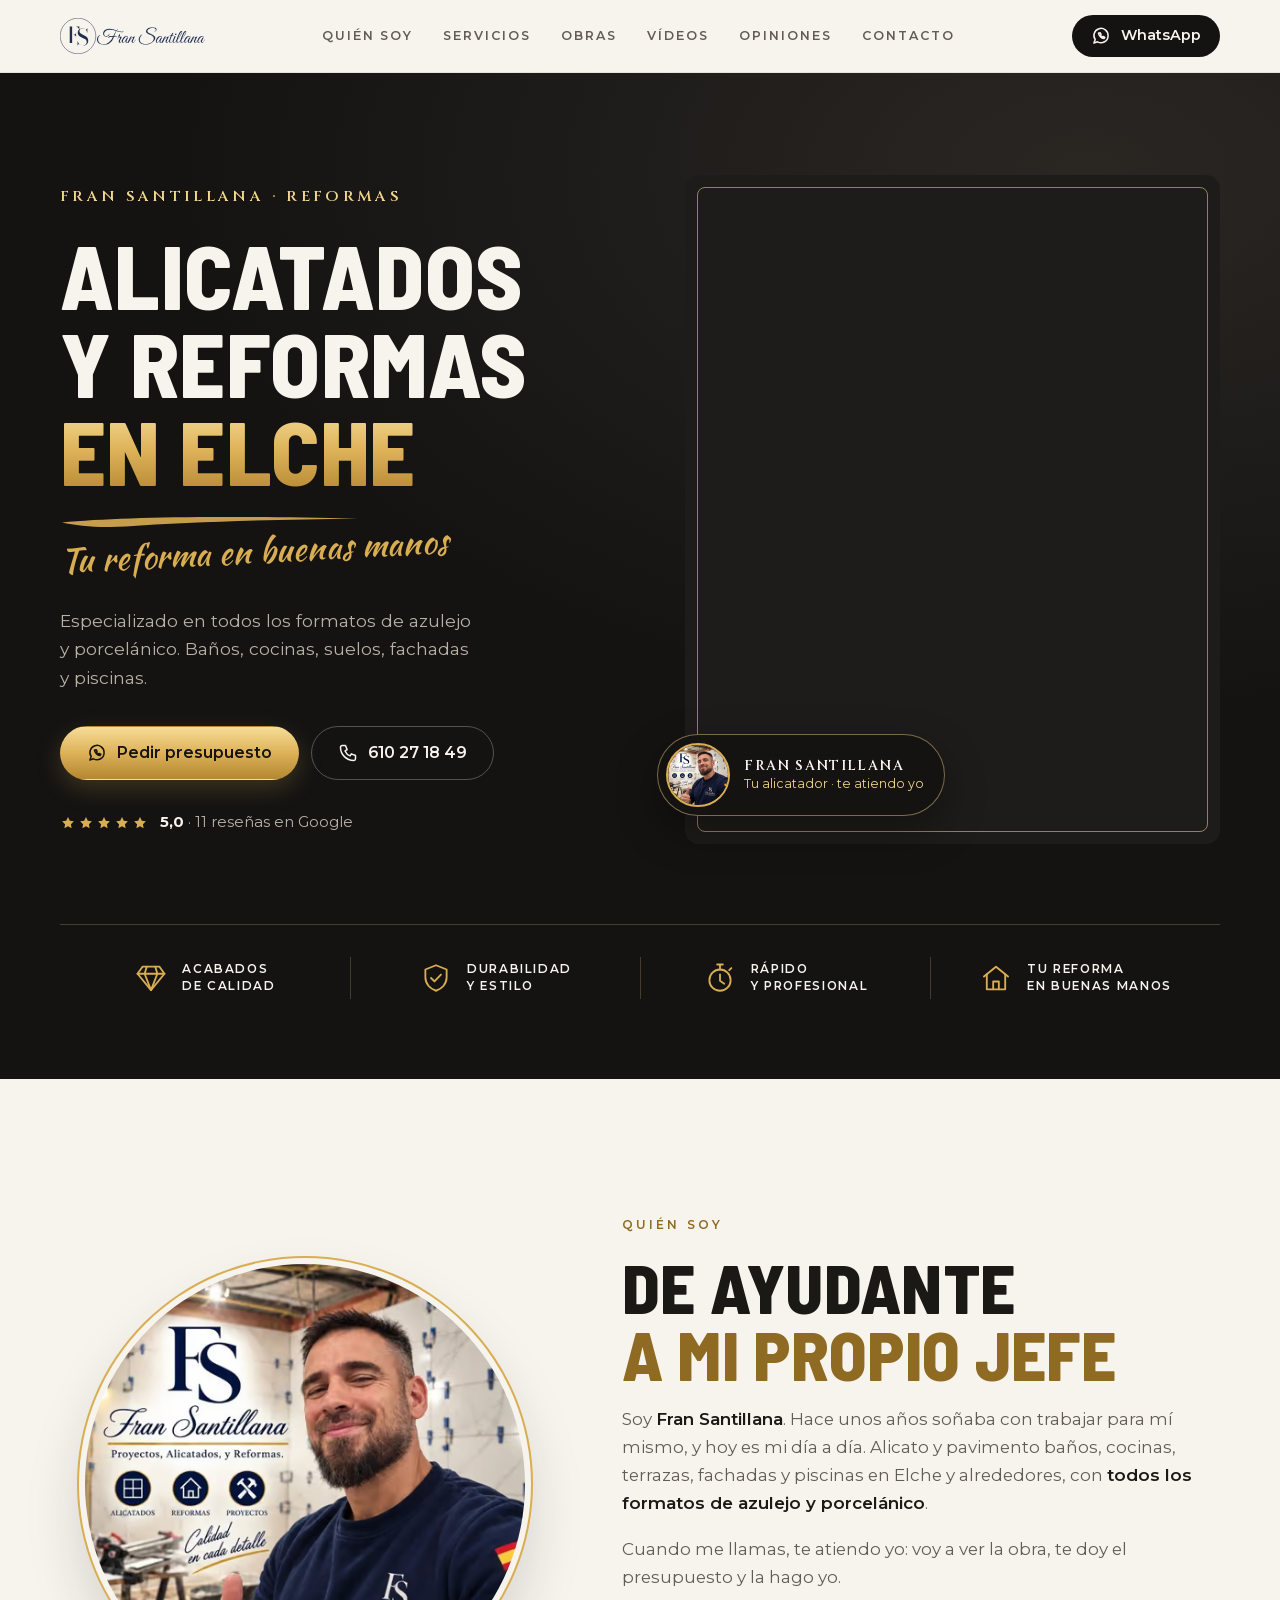
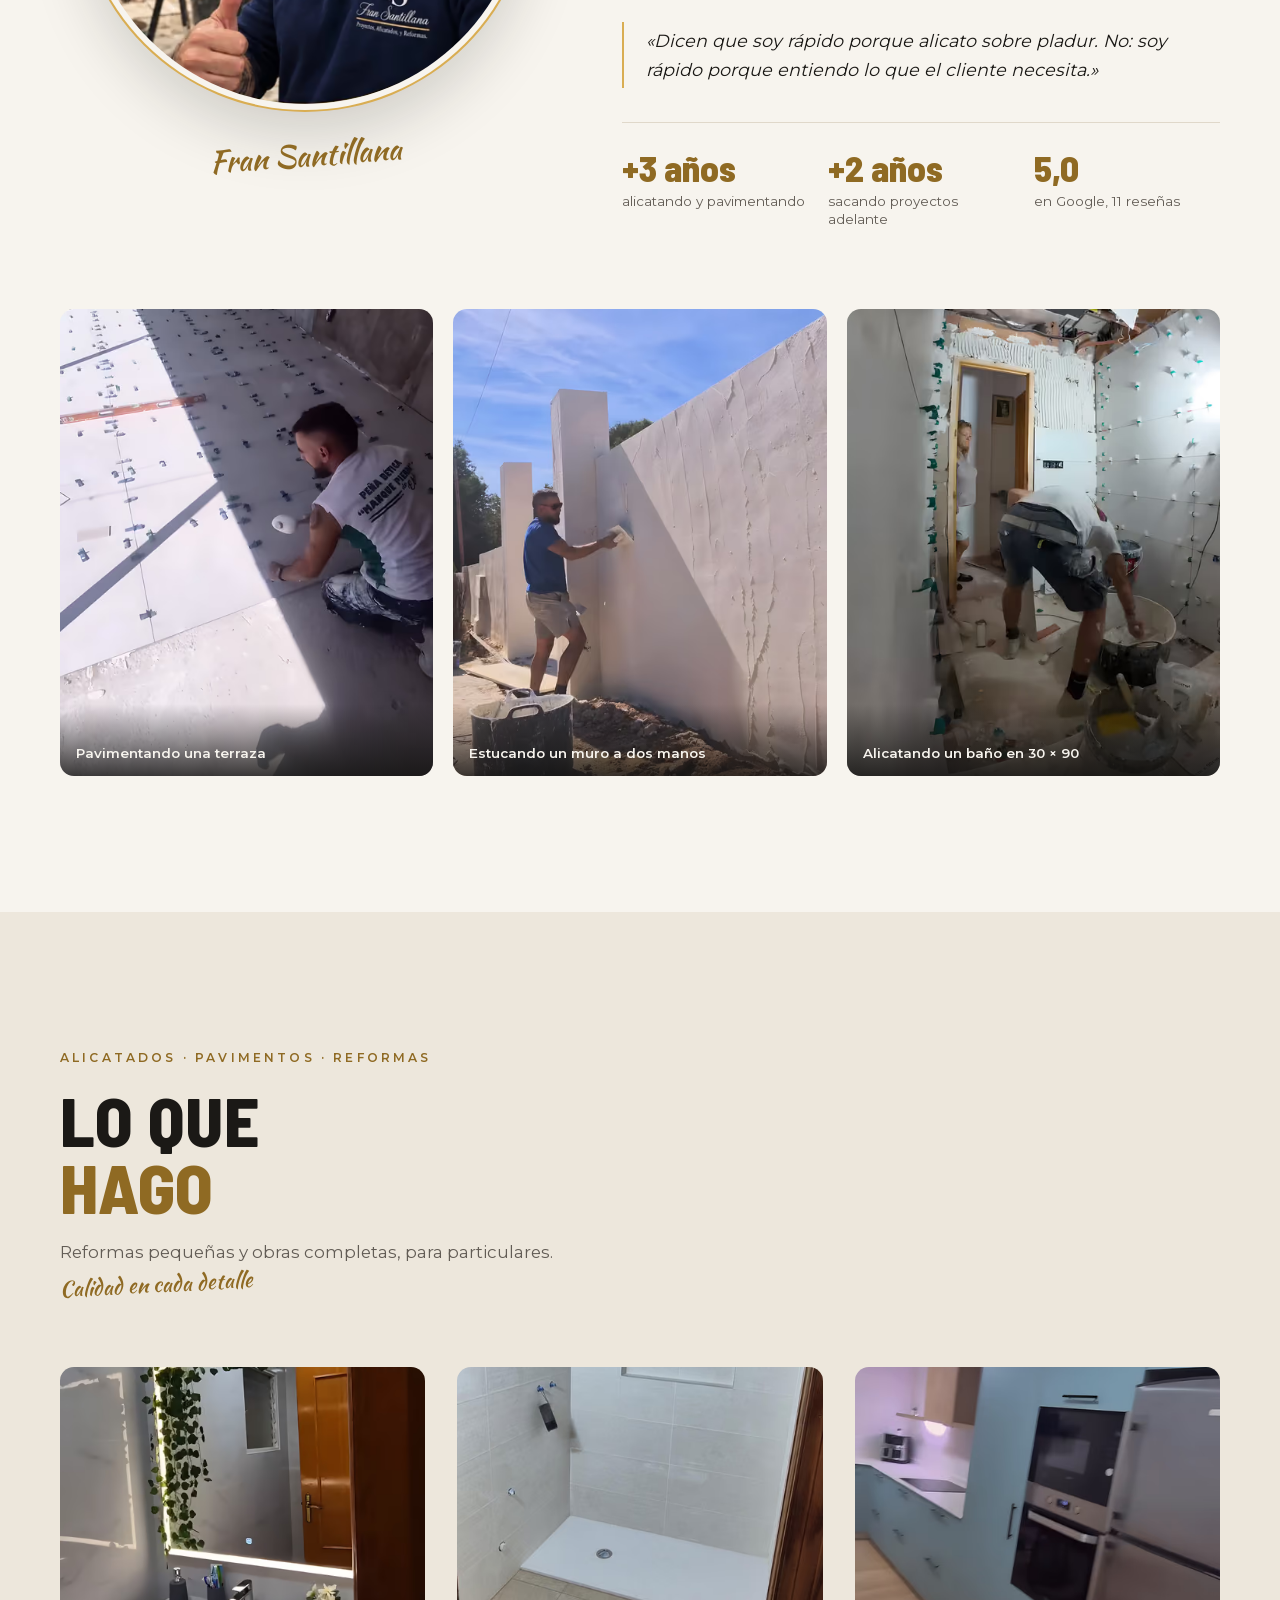
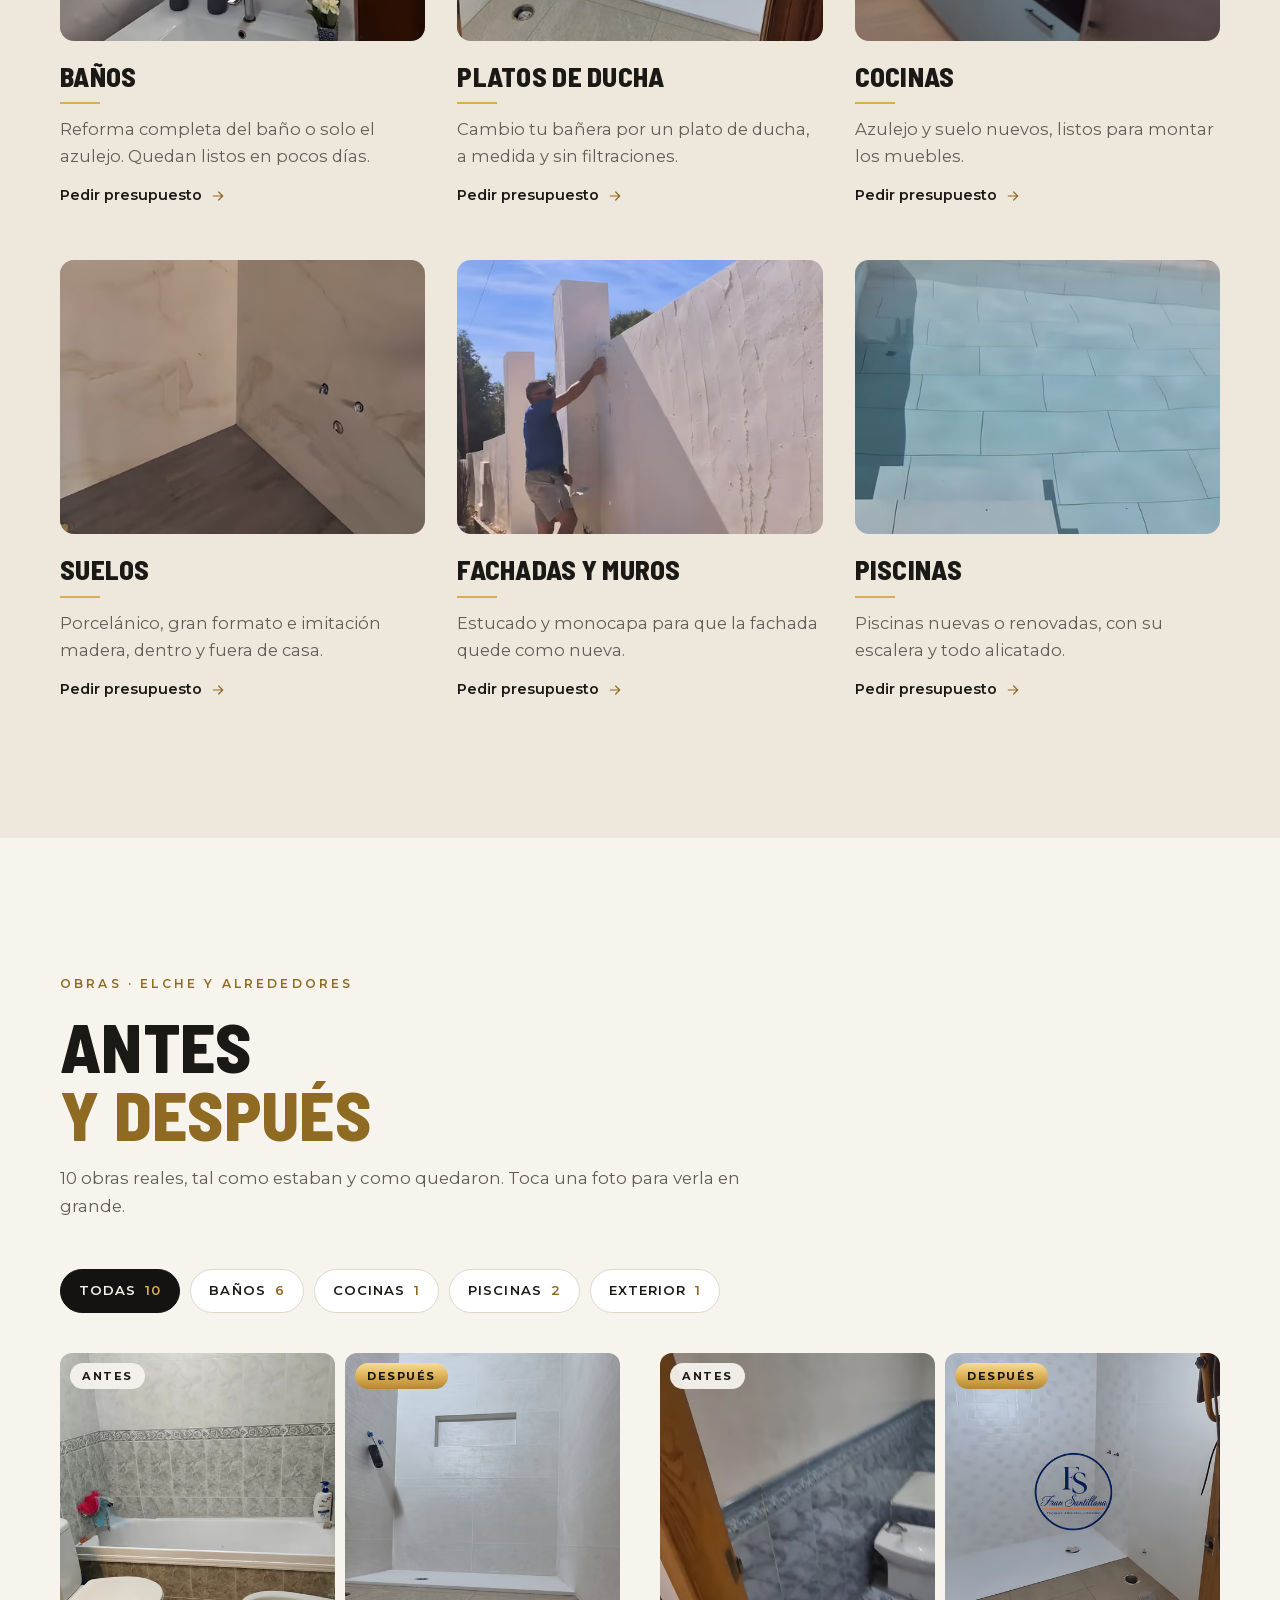
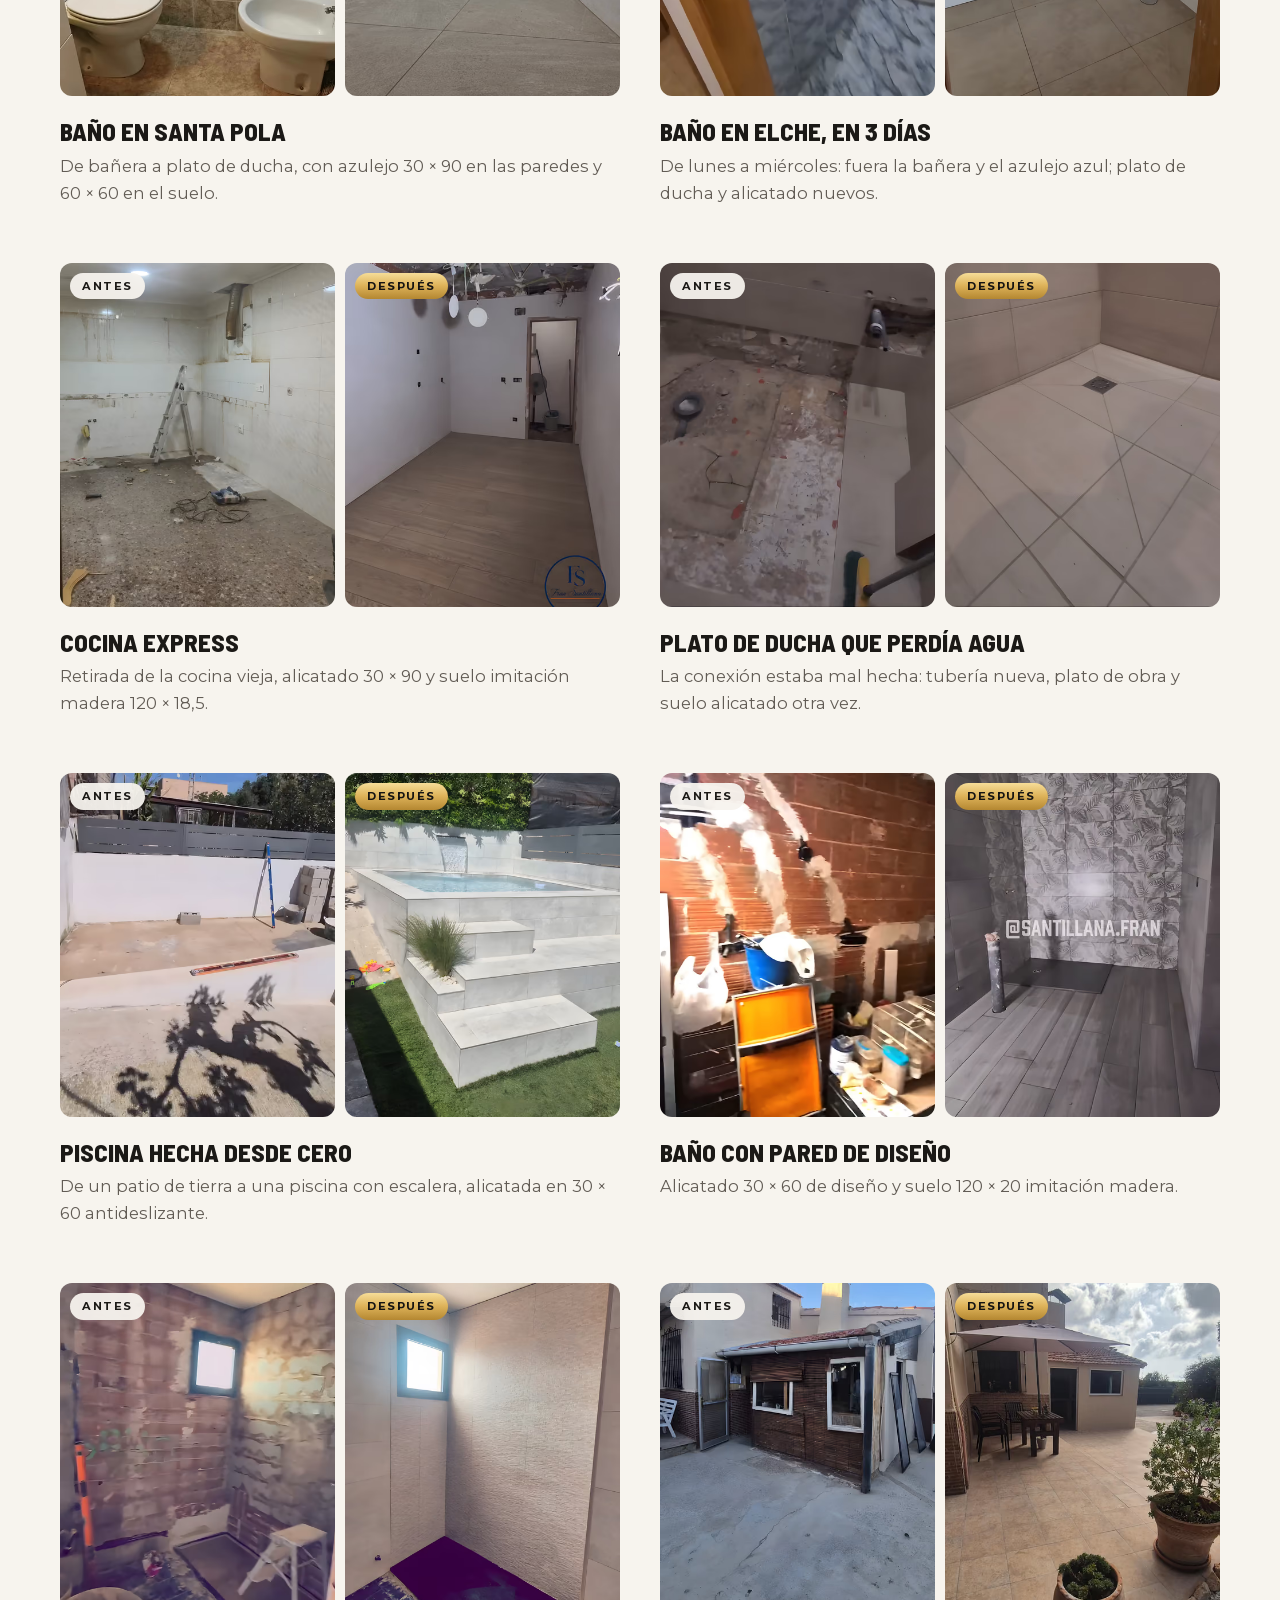
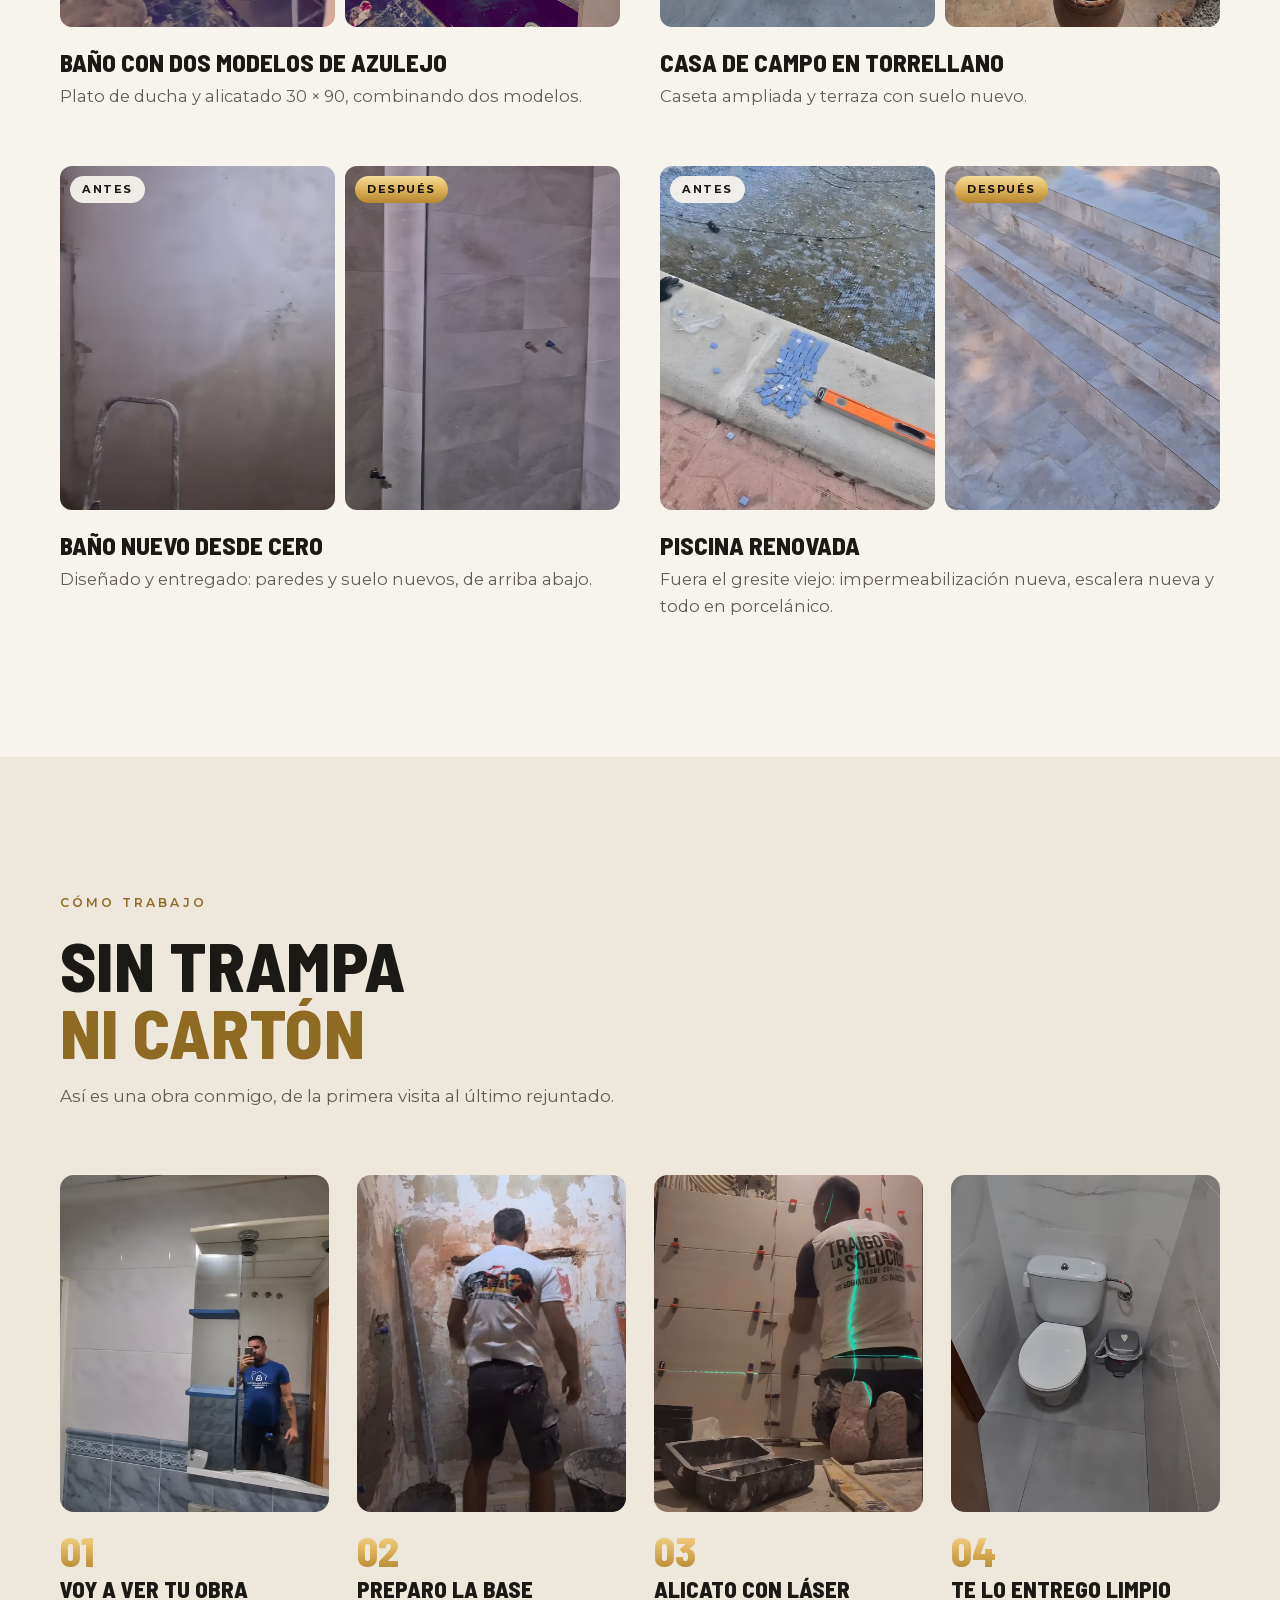
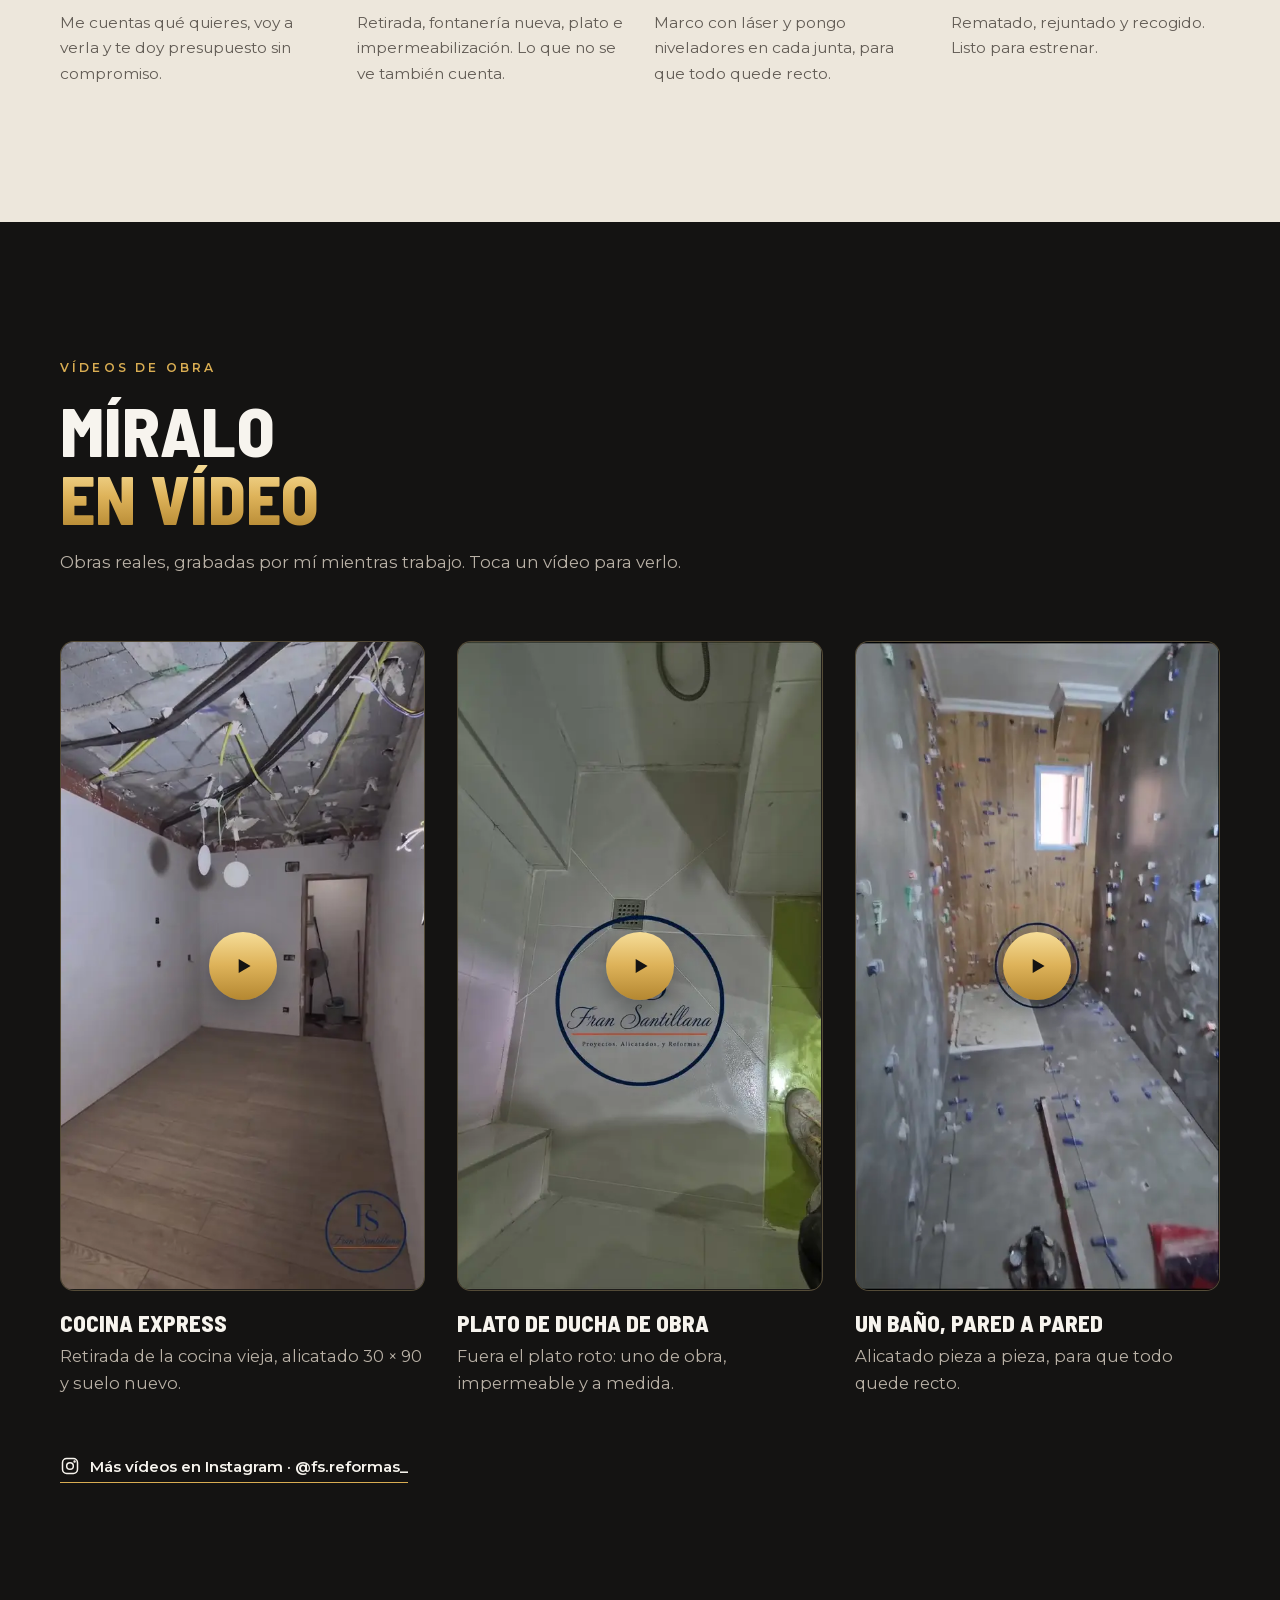
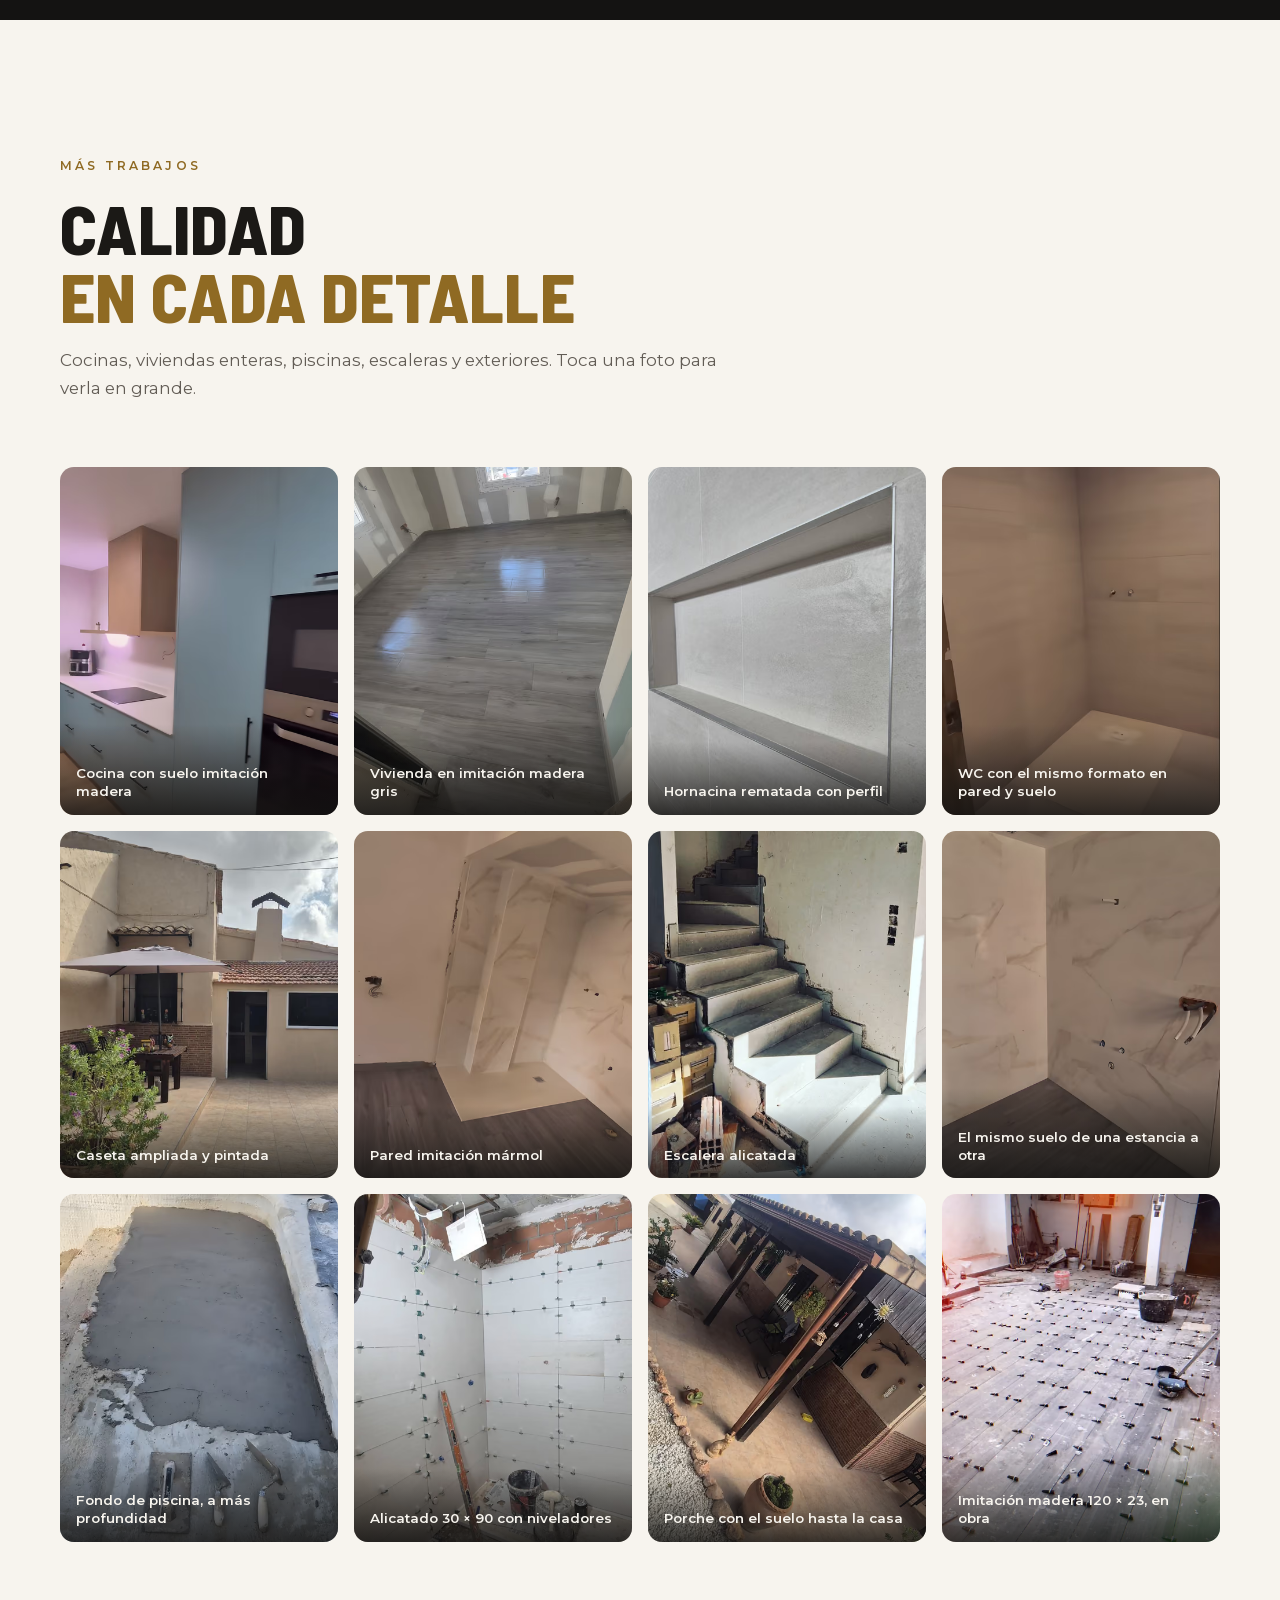
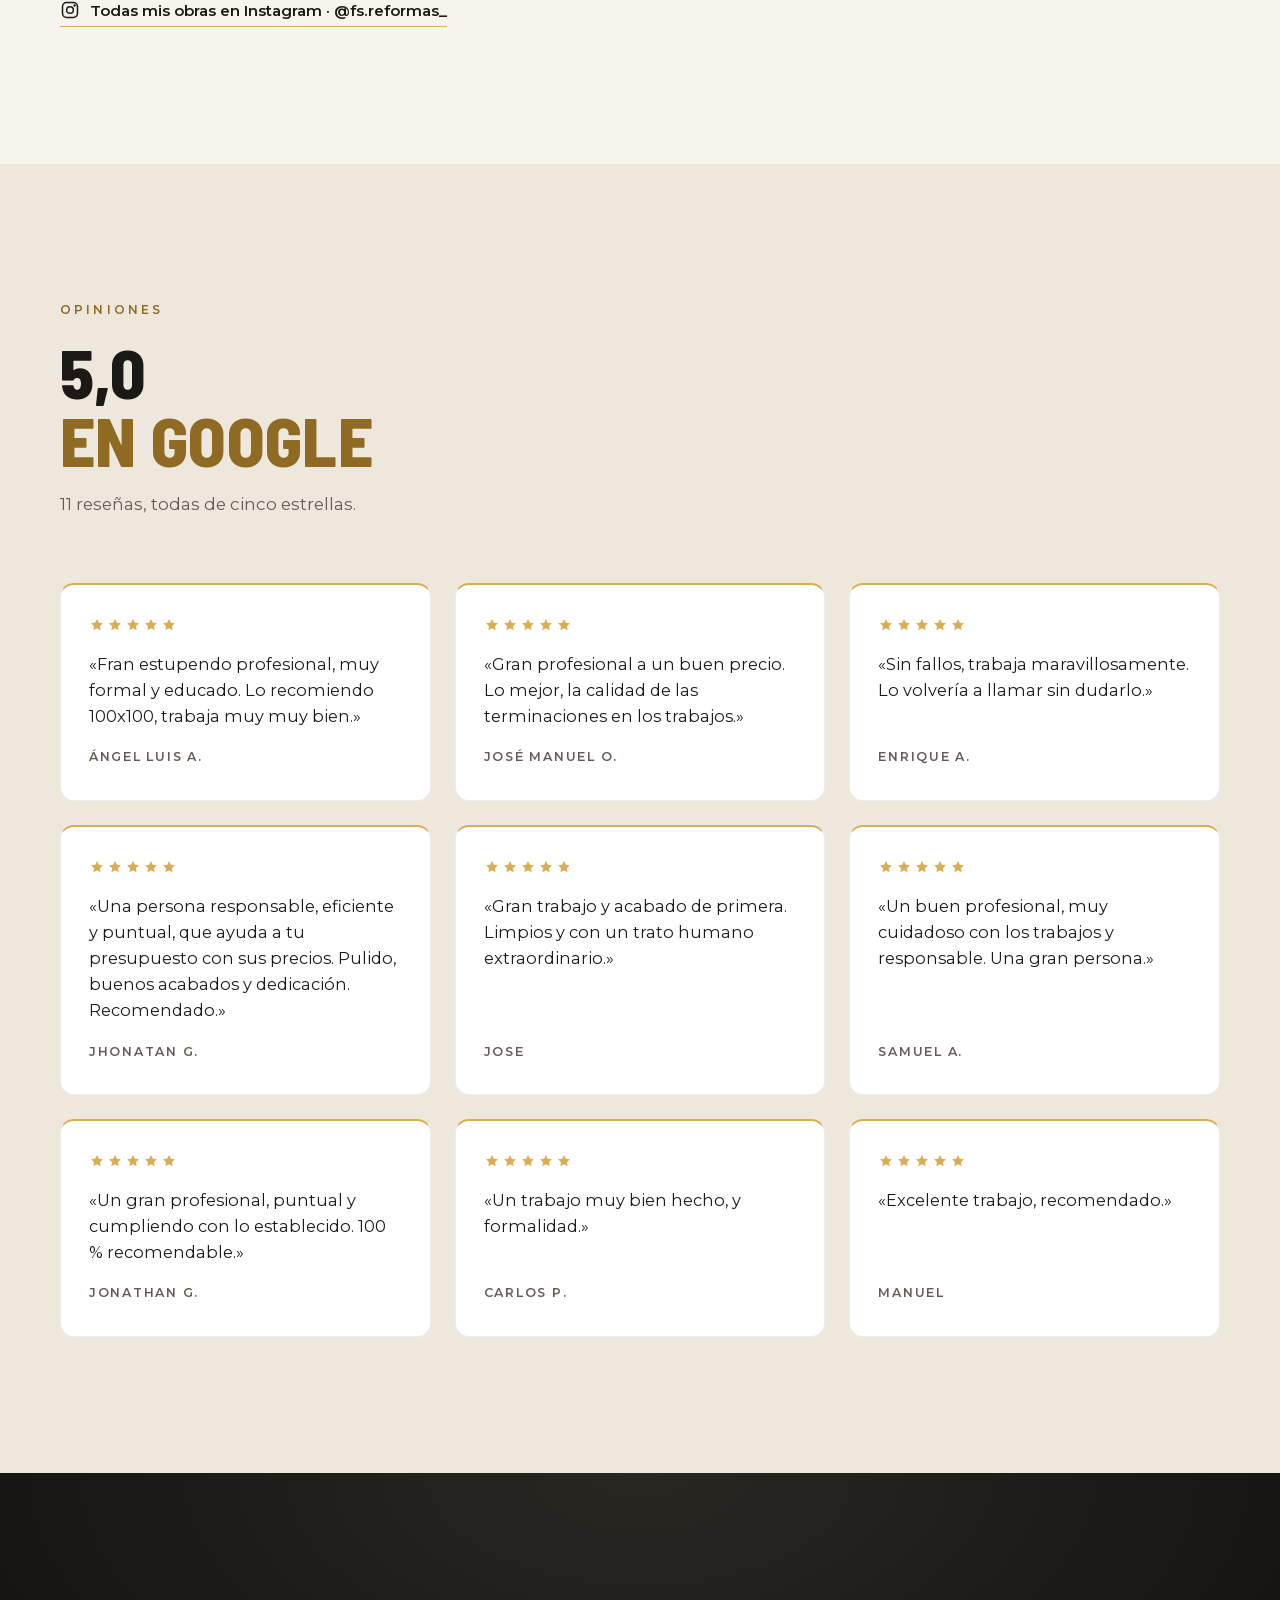
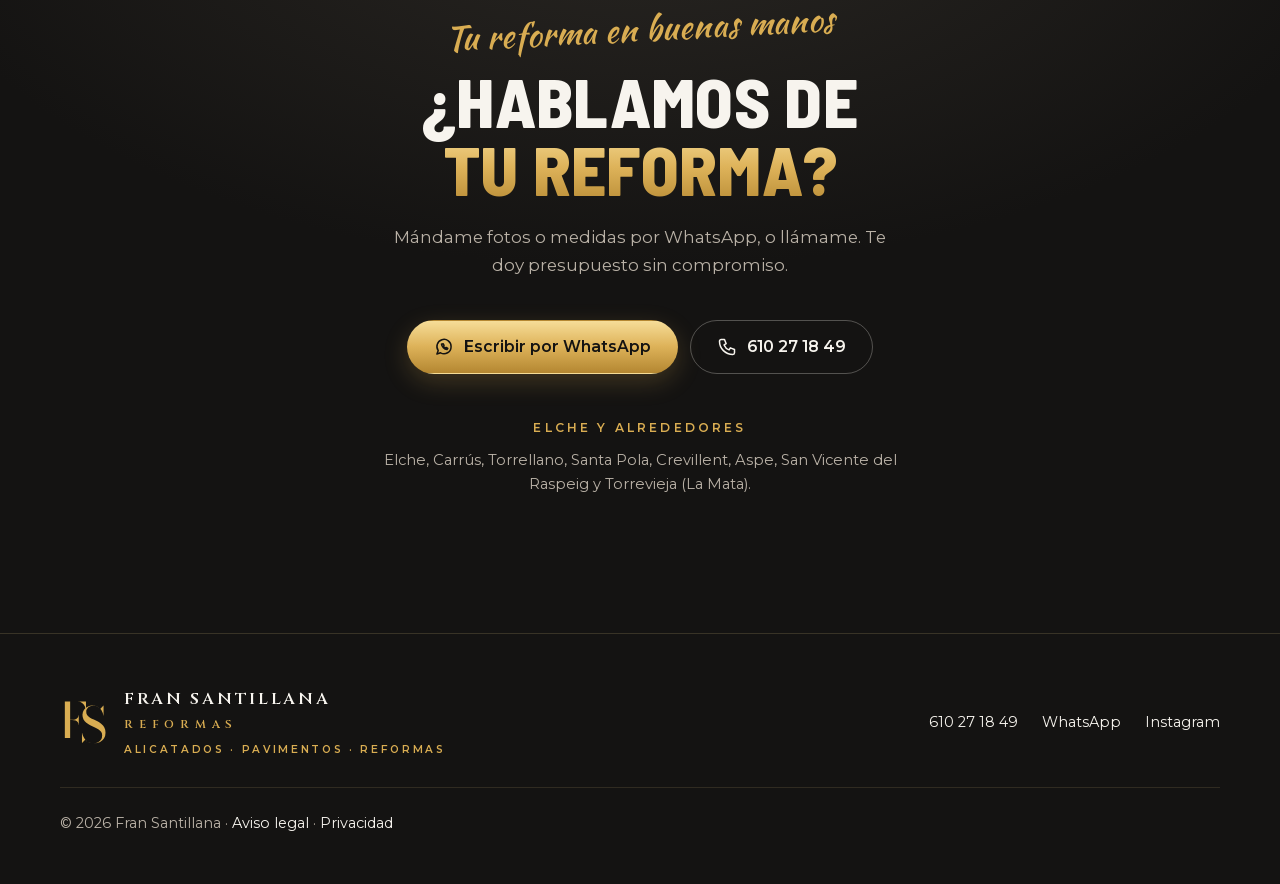
==== commit 5fd222b0: "Fran en la web (Quién soy), 10 antes y después con filtro, cómo trabajo, galería de 12 y visor de fo" ====
--- a/index.html
+++ b/index.html
@@ -15,7 +15,7 @@
 <link rel="preload" href="fonts/barlow.woff2" as="font" type="font/woff2" crossorigin>
 <link rel="preload" href="fonts/montserrat.woff2" as="font" type="font/woff2" crossorigin>
 <link rel="preload" as="image" type="image/avif" imagesrcset="img/portada-520.avif 520w, img/portada-820.avif 820w, img/portada-1000.avif 990w" imagesizes="(max-width: 600px) and (min-resolution: 2.5dppx) 400px, (max-width: 860px) calc(100vw - 48px), 44vw" fetchpriority="high">
-<link rel="stylesheet" href="main.css?v=5">
+<link rel="stylesheet" href="main.css?v=6">
 <script type="application/ld+json">{"@context":"https://schema.org","@type":"HomeAndConstructionBusiness","name":"Fran Santillana Reformas","description":"Alicatados y reformas en Elche y alrededores: baños, platos de ducha, cocinas, suelos, fachadas y piscinas. Especializado en todos los formatos de azulejo y porcelánico.","url":"https://nocodya-hue.github.io/fran-santillana/","telephone":"+34610271849","image":"https://nocodya-hue.github.io/fran-santillana/img/compartir.jpg","sameAs":["https://www.instagram.com/fs.reformas_/"],"address":{"@type":"PostalAddress","addressLocality":"Elche","addressRegion":"Alicante","addressCountry":"ES"},"areaServed":[{"@type":"Place","name":"Elche"},{"@type":"Place","name":"Carrús"},{"@type":"Place","name":"Torrellano"},{"@type":"Place","name":"Santa Pola"},{"@type":"Place","name":"Crevillent"},{"@type":"Place","name":"Aspe"},{"@type":"Place","name":"San Vicente del Raspeig"},{"@type":"Place","name":"Torrevieja, La Mata"}]}</script>
 </head>
 <body>
@@ -24,7 +24,7 @@
   <div class="in cab__in">
     <a class="logo" href="#inicio" aria-label="Fran Santillana · inicio"><svg class="logo__svg" aria-hidden="true" focusable="false" xmlns="http://www.w3.org/2000/svg" viewBox="0 0 13102 3252"><circle cx="1626" cy="1626" r="1608" fill="none" stroke="currentColor" stroke-width="44"/><g transform="translate(664.5 1266.1)"><path fill="currentColor" d="M784 473Q780 406 749 357Q717 308 658 282Q599 256 515 256H384V252H514Q599 252 658 228Q717 205 749 158Q780 112 784 45H788V473ZM1084 -500V-90H1080Q1077 -197 1039 -290Q1001 -382 925 -439Q849 -496 733 -496H433V996H633V1000H36V996H215V-496H36V-500Z M1418 1220Q1288 1220 1198 1179Q1109 1138 1050 1068L923 1210H919V787H923Q943 876 980 953Q1016 1031 1074 1090Q1132 1148 1213 1181Q1294 1214 1404 1214Q1508 1214 1585 1176Q1663 1138 1706 1064Q1749 991 1749 887Q1749 800 1705 741Q1661 681 1589 637Q1517 593 1431 555Q1344 516 1258 475Q1171 433 1099 376Q1027 320 983 240Q939 161 939 47Q939 -67 998 -152Q1056 -236 1152 -283Q1248 -330 1360 -330Q1459 -330 1540 -299Q1620 -267 1678 -202L1803 -330H1807V89H1803Q1778 -50 1720 -142Q1661 -233 1574 -278Q1487 -322 1378 -322Q1239 -322 1167 -251Q1095 -180 1095 -64Q1095 13 1138 68Q1181 122 1251 164Q1321 206 1406 244Q1491 282 1576 327Q1660 371 1731 432Q1801 492 1844 577Q1887 662 1887 783Q1887 916 1829 1014Q1771 1112 1665 1166Q1559 1220 1418 1220Z"/></g><g transform="translate(3297.7 2239.6) scale(1.7114)"><path fill="currentColor" d="M388 101Q278 101 196 67Q115 33 70 -26Q26 -86 26 -162Q26 -224 48 -275Q70 -326 106 -360Q143 -394 187 -405Q194 -406 194 -400Q194 -395 189 -392Q137 -361 110 -303Q82 -245 82 -174Q82 -97 122 -42Q162 14 232 44Q301 73 388 73Q463 73 530 46Q598 20 655 -26Q712 -72 758 -130Q803 -189 834 -253Q841 -268 848 -282Q855 -296 862 -310Q838 -311 818 -312Q799 -313 792 -313Q765 -313 734 -310Q704 -306 678 -296Q651 -286 634 -265Q627 -258 626 -254Q624 -250 621 -250Q617 -250 614 -256Q611 -263 615 -271Q638 -322 680 -340Q722 -359 774 -359Q785 -359 816 -356Q846 -352 880 -348Q924 -437 960 -509Q997 -581 1029 -629Q957 -653 876 -672Q795 -690 702 -690Q633 -690 577 -671Q521 -652 482 -620Q442 -588 421 -549Q400 -510 400 -471Q400 -427 417 -401Q434 -375 462 -364Q489 -352 518 -352Q561 -352 592 -373Q622 -394 640 -420Q658 -447 662 -464Q666 -480 674 -480Q686 -480 684 -466Q678 -422 653 -390Q628 -358 592 -342Q556 -325 516 -325Q475 -325 437 -345Q399 -365 375 -403Q351 -441 351 -495Q351 -539 370 -582Q390 -626 430 -662Q469 -699 530 -721Q591 -743 674 -743Q733 -743 795 -730Q857 -716 920 -696Q984 -675 1046 -653Q1067 -680 1086 -694Q1105 -709 1124 -709Q1132 -709 1135 -706Q1138 -702 1138 -699Q1138 -695 1135 -690Q1132 -685 1124 -685Q1091 -685 1062 -648Q1134 -624 1200 -606Q1267 -587 1324 -587Q1368 -587 1382 -596Q1396 -606 1396 -623Q1396 -634 1403 -634Q1408 -634 1412 -628Q1417 -621 1417 -612Q1417 -588 1390 -573Q1364 -558 1317 -558Q1255 -558 1188 -578Q1121 -599 1046 -624Q1019 -579 993 -506Q967 -434 932 -343Q975 -339 1023 -336Q1071 -334 1101 -334Q1111 -334 1111 -328Q1111 -320 1088 -314Q1073 -310 1038 -308Q1002 -306 964 -306Q956 -306 944 -306Q932 -307 918 -307Q909 -284 900 -260Q890 -237 879 -212Q837 -113 776 -52Q716 10 648 44Q579 77 512 89Q444 101 388 101ZM1113 -196Q1121 -213 1134 -250Q1147 -288 1161 -334Q1175 -380 1182 -421Q1185 -437 1193 -444Q1201 -452 1210 -452Q1223 -452 1234 -440Q1245 -427 1245 -404Q1245 -376 1228 -356Q1212 -336 1188 -318Q1198 -317 1209 -316Q1220 -316 1233 -316Q1280 -316 1326 -322Q1328 -316 1328 -313Q1328 -300 1320 -280Q1313 -260 1305 -244Q1301 -235 1289 -212Q1277 -188 1263 -158Q1249 -129 1240 -100Q1230 -72 1230 -52Q1230 -26 1250 -26Q1269 -26 1303 -70Q1337 -115 1371 -193Q1383 -193 1383 -184Q1372 -157 1356 -125Q1339 -93 1319 -64Q1299 -36 1276 -18Q1253 1 1228 1Q1209 1 1190 -14Q1171 -30 1171 -65Q1171 -96 1183 -126Q1195 -155 1210 -181Q1225 -207 1237 -227Q1249 -247 1249 -259Q1249 -277 1226 -285Q1204 -293 1168 -294Q1150 -248 1141 -226Q1132 -204 1124 -184Q1108 -184 1113 -196ZM1588 3Q1565 3 1548 -10Q1530 -23 1530 -63Q1530 -80 1532 -95Q1535 -110 1539 -127Q1530 -112 1514 -90Q1498 -68 1478 -47Q1459 -26 1438 -12Q1418 2 1400 2Q1374 2 1358 -22Q1342 -45 1342 -83Q1342 -124 1361 -171Q1380 -218 1413 -261Q1446 -304 1489 -331Q1532 -358 1579 -358Q1602 -358 1623 -350Q1644 -343 1660 -326Q1667 -319 1667 -310Q1667 -304 1662 -300Q1657 -296 1649 -298Q1638 -333 1602 -333Q1585 -333 1563 -322Q1536 -308 1506 -278Q1475 -247 1448 -208Q1422 -170 1405 -131Q1388 -92 1388 -60Q1388 -27 1413 -27Q1435 -27 1458 -48Q1482 -69 1504 -100Q1525 -132 1543 -163Q1561 -194 1571 -213Q1586 -240 1599 -258Q1612 -276 1636 -276Q1647 -276 1658 -273Q1669 -270 1681 -272Q1651 -242 1628 -201Q1606 -160 1594 -120Q1582 -81 1582 -54Q1582 -24 1602 -24Q1618 -24 1636 -42Q1655 -60 1672 -88Q1690 -115 1705 -144Q1720 -172 1729 -193Q1734 -193 1738 -192Q1741 -191 1741 -184Q1740 -180 1738 -176Q1735 -171 1730 -160Q1722 -144 1708 -117Q1694 -90 1675 -62Q1656 -35 1634 -16Q1612 3 1588 3ZM1633 8Q1669 -65 1702 -136Q1735 -208 1770 -273Q1790 -309 1804 -324Q1818 -338 1841 -338Q1849 -338 1858 -336Q1867 -333 1876 -333Q1882 -333 1885 -334Q1871 -326 1848 -294Q1826 -263 1803 -222Q1780 -181 1762 -145Q1781 -168 1802 -191Q1823 -214 1848 -235Q1872 -256 1906 -278Q1939 -301 1971 -316Q2003 -331 2022 -331Q2029 -331 2032 -330Q2032 -330 2021 -310Q2010 -291 1994 -260Q1977 -228 1960 -192Q1943 -157 1930 -124Q1916 -92 1912 -70Q1909 -57 1909 -46Q1909 -30 1915 -25Q1921 -20 1928 -20Q1947 -20 1967 -37Q1987 -54 2006 -80Q2024 -107 2040 -137Q2056 -167 2067 -193Q2079 -193 2079 -184Q2068 -157 2052 -124Q2035 -92 2014 -63Q1994 -34 1969 -15Q1944 4 1915 4Q1895 4 1874 -10Q1852 -24 1852 -62Q1852 -73 1854 -86Q1856 -98 1861 -113Q1869 -133 1880 -156Q1891 -179 1916 -219Q1923 -230 1924 -236Q1926 -242 1926 -246Q1926 -258 1915 -258Q1906 -258 1888 -248Q1871 -238 1845 -213Q1820 -189 1786 -145Q1751 -101 1706 -15Q1699 -2 1690 -1Q1682 0 1667 1Q1657 2 1648 2Q1639 3 1633 8ZM2592 92Q2494 92 2412 63Q2331 34 2281 -22Q2231 -79 2226 -162Q2224 -196 2237 -237Q2250 -278 2274 -318Q2297 -359 2330 -392Q2362 -424 2399 -441Q2402 -443 2408 -444Q2415 -445 2418 -445Q2424 -445 2424 -442Q2424 -437 2409 -426Q2367 -393 2340 -350Q2312 -307 2298 -258Q2284 -209 2284 -159Q2284 -100 2310 -58Q2335 -15 2378 12Q2421 40 2476 53Q2531 66 2591 66Q2658 66 2724 51Q2789 36 2843 8Q2926 -36 2974 -101Q3023 -166 3023 -230Q3023 -264 3008 -295Q2994 -326 2962 -351Q2938 -370 2904 -387Q2869 -404 2830 -420Q2792 -436 2755 -452Q2718 -469 2690 -488Q2650 -515 2632 -546Q2613 -577 2613 -608Q2613 -645 2634 -680Q2656 -715 2694 -744Q2731 -772 2778 -788Q2819 -802 2868 -810Q2916 -818 2963 -818Q3002 -818 3038 -812Q3073 -807 3100 -793Q3134 -777 3152 -750Q3170 -724 3170 -695Q3170 -655 3134 -625Q3121 -615 3105 -606Q3089 -598 3067 -592Q3063 -591 3058 -591Q3046 -591 3046 -598Q3046 -602 3052 -606Q3059 -611 3072 -612Q3102 -616 3118 -635Q3133 -654 3133 -679Q3133 -705 3116 -730Q3098 -756 3062 -774Q3026 -791 2970 -791Q2938 -791 2900 -784Q2861 -777 2816 -761Q2761 -742 2724 -705Q2688 -668 2688 -626Q2688 -600 2706 -574Q2723 -547 2762 -523Q2795 -503 2837 -484Q2879 -464 2922 -444Q2965 -425 3000 -403Q3055 -369 3079 -330Q3103 -291 3103 -250Q3103 -202 3074 -154Q3046 -105 3000 -62Q2954 -20 2899 13Q2835 51 2754 72Q2674 92 2592 92ZM3381 3Q3358 3 3340 -10Q3323 -23 3323 -63Q3323 -80 3326 -95Q3328 -110 3332 -127Q3323 -112 3307 -90Q3291 -68 3272 -47Q3252 -26 3232 -12Q3211 2 3193 2Q3167 2 3151 -22Q3135 -45 3135 -83Q3135 -124 3154 -171Q3173 -218 3206 -261Q3239 -304 3282 -331Q3325 -358 3372 -358Q3395 -358 3416 -350Q3437 -343 3453 -326Q3460 -319 3460 -310Q3460 -304 3455 -300Q3450 -296 3442 -298Q3431 -333 3395 -333Q3378 -333 3356 -322Q3329 -308 3298 -278Q3268 -247 3242 -208Q3215 -170 3198 -131Q3181 -92 3181 -60Q3181 -27 3206 -27Q3228 -27 3252 -48Q3275 -69 3296 -100Q3318 -132 3336 -163Q3354 -194 3364 -213Q3379 -240 3392 -258Q3405 -276 3429 -276Q3440 -276 3451 -273Q3462 -270 3474 -272Q3444 -242 3422 -201Q3399 -160 3387 -120Q3375 -81 3375 -54Q3375 -24 3395 -24Q3411 -24 3430 -42Q3448 -60 3466 -88Q3483 -115 3498 -144Q3513 -172 3522 -193Q3527 -193 3530 -192Q3534 -191 3534 -184Q3533 -180 3530 -176Q3528 -171 3523 -160Q3515 -144 3501 -117Q3487 -90 3468 -62Q3449 -35 3427 -16Q3405 3 3381 3ZM3426 8Q3462 -65 3495 -136Q3528 -208 3563 -273Q3583 -309 3597 -324Q3611 -338 3634 -338Q3642 -338 3651 -336Q3660 -333 3669 -333Q3675 -333 3678 -334Q3664 -326 3642 -294Q3619 -263 3596 -222Q3573 -181 3555 -145Q3574 -168 3595 -191Q3616 -214 3641 -235Q3665 -256 3698 -278Q3732 -301 3764 -316Q3796 -331 3815 -331Q3822 -331 3825 -330Q3825 -330 3814 -310Q3803 -291 3786 -260Q3770 -228 3753 -192Q3736 -157 3722 -124Q3709 -92 3705 -70Q3702 -57 3702 -46Q3702 -30 3708 -25Q3714 -20 3721 -20Q3740 -20 3760 -37Q3780 -54 3798 -80Q3817 -107 3833 -137Q3849 -167 3860 -193Q3872 -193 3872 -184Q3861 -157 3844 -124Q3828 -92 3808 -63Q3787 -34 3762 -15Q3737 4 3708 4Q3688 4 3666 -10Q3645 -24 3645 -62Q3645 -73 3647 -86Q3649 -98 3654 -113Q3662 -133 3673 -156Q3684 -179 3709 -219Q3716 -230 3718 -236Q3719 -242 3719 -246Q3719 -258 3708 -258Q3699 -258 3682 -248Q3664 -238 3638 -213Q3613 -189 3578 -145Q3544 -101 3499 -15Q3492 -2 3484 -1Q3475 0 3460 1Q3450 2 3441 2Q3432 3 3426 8ZM4067 -528Q4054 -509 4038 -480Q4022 -451 4008 -424Q3995 -397 3988 -383H4080Q4080 -379 4076 -370Q4073 -361 4063 -357H3976Q3964 -330 3948 -292Q3933 -254 3918 -213Q3904 -172 3894 -136Q3885 -101 3885 -79Q3885 -49 3893 -34Q3901 -20 3922 -20Q3949 -20 3974 -46Q3999 -73 4022 -113Q4044 -153 4061 -193Q4073 -193 4073 -184Q4062 -157 4046 -125Q4030 -93 4010 -64Q3989 -34 3964 -16Q3938 3 3907 3Q3865 3 3850 -20Q3835 -44 3835 -81Q3835 -108 3845 -146Q3855 -185 3870 -226Q3884 -267 3898 -302Q3912 -338 3920 -357H3856Q3856 -365 3863 -374Q3870 -383 3878 -383H3931Q3939 -399 3950 -423Q3960 -447 3978 -476Q3993 -500 4016 -514Q4040 -528 4067 -528ZM4089 0Q4052 0 4037 -22Q4022 -43 4022 -71Q4022 -86 4026 -102Q4029 -117 4034 -130L4101 -301Q4104 -309 4104 -315Q4104 -325 4099 -332Q4094 -340 4092 -343L4147 -345Q4162 -346 4168 -342Q4175 -337 4175 -331Q4175 -325 4168 -309Q4158 -285 4141 -249Q4124 -213 4108 -175Q4091 -137 4080 -104Q4068 -71 4068 -53Q4068 -40 4074 -31Q4081 -22 4097 -22Q4118 -22 4138 -38Q4159 -55 4177 -81Q4195 -107 4210 -137Q4226 -167 4237 -193Q4249 -193 4249 -184Q4239 -159 4223 -127Q4207 -95 4186 -66Q4166 -38 4142 -19Q4117 0 4089 0ZM4178 -407Q4165 -407 4156 -417Q4146 -427 4146 -441Q4146 -458 4160 -472Q4174 -485 4191 -485Q4205 -485 4215 -476Q4225 -467 4225 -453Q4225 -435 4211 -421Q4197 -407 4178 -407ZM4284 3Q4247 3 4230 -20Q4212 -42 4212 -73Q4212 -105 4221 -139Q4230 -173 4237 -196Q4253 -252 4278 -316Q4302 -379 4332 -440Q4361 -502 4390 -551Q4413 -590 4440 -610Q4466 -629 4486 -629Q4502 -629 4512 -618Q4521 -606 4521 -583Q4521 -567 4516 -545Q4510 -523 4497 -495Q4462 -417 4414 -339Q4365 -261 4291 -193Q4279 -165 4271 -133Q4263 -101 4263 -81Q4263 -19 4305 -19Q4337 -19 4376 -66Q4415 -112 4450 -193Q4454 -193 4458 -192Q4462 -190 4462 -184Q4451 -157 4434 -124Q4418 -92 4396 -63Q4375 -34 4347 -16Q4319 3 4284 3ZM4299 -225Q4335 -262 4369 -310Q4403 -359 4432 -412Q4462 -464 4482 -511Q4489 -526 4494 -544Q4498 -562 4498 -574Q4498 -588 4491 -588Q4487 -588 4479 -580Q4471 -573 4458 -555Q4439 -530 4416 -487Q4394 -444 4371 -395Q4348 -346 4329 -300Q4310 -255 4299 -225ZM4497 3Q4460 3 4442 -20Q4425 -42 4425 -73Q4425 -105 4434 -139Q4443 -173 4450 -196Q4466 -252 4490 -316Q4515 -379 4544 -440Q4574 -502 4603 -551Q4626 -590 4652 -610Q4679 -629 4699 -629Q4715 -629 4724 -618Q4734 -606 4734 -583Q4734 -567 4728 -545Q4723 -523 4710 -495Q4675 -417 4626 -339Q4578 -261 4504 -193Q4492 -165 4484 -133Q4476 -101 4476 -81Q4476 -19 4518 -19Q4550 -19 4589 -66Q4628 -112 4663 -193Q4667 -193 4671 -192Q4675 -190 4675 -184Q4664 -157 4648 -124Q4631 -92 4610 -63Q4588 -34 4560 -16Q4532 3 4497 3ZM4512 -225Q4548 -262 4582 -310Q4616 -359 4646 -412Q4675 -464 4695 -511Q4702 -526 4706 -544Q4711 -562 4711 -574Q4711 -588 4704 -588Q4700 -588 4692 -580Q4684 -573 4671 -555Q4652 -530 4630 -487Q4607 -444 4584 -395Q4561 -346 4542 -300Q4523 -255 4512 -225ZM4880 3Q4857 3 4840 -10Q4822 -23 4822 -63Q4822 -80 4824 -95Q4827 -110 4831 -127Q4822 -112 4806 -90Q4790 -68 4770 -47Q4751 -26 4730 -12Q4710 2 4692 2Q4666 2 4650 -22Q4634 -45 4634 -83Q4634 -124 4653 -171Q4672 -218 4705 -261Q4738 -304 4781 -331Q4824 -358 4871 -358Q4894 -358 4915 -350Q4936 -343 4952 -326Q4959 -319 4959 -310Q4959 -304 4954 -300Q4949 -296 4941 -298Q4930 -333 4894 -333Q4877 -333 4855 -322Q4828 -308 4798 -278Q4767 -247 4740 -208Q4714 -170 4697 -131Q4680 -92 4680 -60Q4680 -27 4705 -27Q4727 -27 4750 -48Q4774 -69 4796 -100Q4817 -132 4835 -163Q4853 -194 4863 -213Q4878 -240 4891 -258Q4904 -276 4928 -276Q4939 -276 4950 -273Q4961 -270 4973 -272Q4943 -242 4920 -201Q4898 -160 4886 -120Q4874 -81 4874 -54Q4874 -24 4894 -24Q4910 -24 4928 -42Q4947 -60 4964 -88Q4982 -115 4997 -144Q5012 -172 5021 -193Q5026 -193 5030 -192Q5033 -191 5033 -184Q5032 -180 5030 -176Q5027 -171 5022 -160Q5014 -144 5000 -117Q4986 -90 4967 -62Q4948 -35 4926 -16Q4904 3 4880 3ZM4925 8Q4961 -65 4994 -136Q5027 -208 5062 -273Q5082 -309 5096 -324Q5110 -338 5133 -338Q5141 -338 5150 -336Q5159 -333 5168 -333Q5174 -333 5177 -334Q5163 -326 5140 -294Q5118 -263 5095 -222Q5072 -181 5054 -145Q5073 -168 5094 -191Q5115 -214 5140 -235Q5164 -256 5198 -278Q5231 -301 5263 -316Q5295 -331 5314 -331Q5321 -331 5324 -330Q5324 -330 5313 -310Q5302 -291 5286 -260Q5269 -228 5252 -192Q5235 -157 5222 -124Q5208 -92 5204 -70Q5201 -57 5201 -46Q5201 -30 5207 -25Q5213 -20 5220 -20Q5239 -20 5259 -37Q5279 -54 5298 -80Q5316 -107 5332 -137Q5348 -167 5359 -193Q5371 -193 5371 -184Q5360 -157 5344 -124Q5327 -92 5306 -63Q5286 -34 5261 -15Q5236 4 5207 4Q5187 4 5166 -10Q5144 -24 5144 -62Q5144 -73 5146 -86Q5148 -98 5153 -113Q5161 -133 5172 -156Q5183 -179 5208 -219Q5215 -230 5216 -236Q5218 -242 5218 -246Q5218 -258 5207 -258Q5198 -258 5180 -248Q5163 -238 5137 -213Q5112 -189 5078 -145Q5043 -101 4998 -15Q4991 -2 4982 -1Q4974 0 4959 1Q4949 2 4940 2Q4931 3 4925 8ZM5576 3Q5553 3 5536 -10Q5518 -23 5518 -63Q5518 -80 5520 -95Q5523 -110 5527 -127Q5518 -112 5502 -90Q5486 -68 5466 -47Q5447 -26 5426 -12Q5406 2 5388 2Q5362 2 5346 -22Q5330 -45 5330 -83Q5330 -124 5349 -171Q5368 -218 5401 -261Q5434 -304 5477 -331Q5520 -358 5567 -358Q5590 -358 5611 -350Q5632 -343 5648 -326Q5655 -319 5655 -310Q5655 -304 5650 -300Q5645 -296 5637 -298Q5626 -333 5590 -333Q5573 -333 5551 -322Q5524 -308 5494 -278Q5463 -247 5436 -208Q5410 -170 5393 -131Q5376 -92 5376 -60Q5376 -27 5401 -27Q5423 -27 5446 -48Q5470 -69 5492 -100Q5513 -132 5531 -163Q5549 -194 5559 -213Q5574 -240 5587 -258Q5600 -276 5624 -276Q5635 -276 5646 -273Q5657 -270 5669 -272Q5639 -242 5616 -201Q5594 -160 5582 -120Q5570 -81 5570 -54Q5570 -24 5590 -24Q5606 -24 5624 -42Q5643 -60 5660 -88Q5678 -115 5693 -144Q5708 -172 5717 -193Q5722 -193 5726 -192Q5729 -191 5729 -184Q5728 -180 5726 -176Q5723 -171 5718 -160Q5710 -144 5696 -117Q5682 -90 5663 -62Q5644 -35 5622 -16Q5600 3 5576 3Z"/></g></svg></a>
     <nav class="menu" aria-label="Secciones">
-      <a href="#servicios">Servicios</a><a href="#videos">Vídeos</a><a href="#trabajos">Trabajos</a><a href="#opiniones">Opiniones</a><a href="#contacto">Contacto</a>
+      <a href="#quien">Quién soy</a><a href="#servicios">Servicios</a><a href="#trabajos">Obras</a><a href="#videos">Vídeos</a><a href="#opiniones">Opiniones</a><a href="#contacto">Contacto</a>
     </nav>
     <a class="btn btn--osc btn--peq" href="https://wa.me/34610271849?text=Hola%20Fran%2C%20he%20visto%20tu%20web%20y%20quiero%20pedir%20presupuesto." target="_blank" rel="noopener"><svg class="ico" viewBox="0 0 24 24" aria-hidden="true" focusable="false"><path d="M20.5 11.6a8.5 8.5 0 0 1-12.6 7.4L3.5 20.5l1.6-4.2a8.5 8.5 0 1 1 15.4-4.7Z"/><path d="M9 8.5c.2 1.6 1 3.2 2.2 4.4 1.2 1.2 2.8 2 4.4 2.2l1-1.4-2-1.2-1 .8c-1-.5-1.8-1.3-2.3-2.3l.8-1-1.2-2-1.4 1Z"/></svg><span>WhatsApp</span></a>
   </div>
@@ -44,13 +44,38 @@
       </div>
       <p class="nota"><span class="estrellas" aria-hidden="true"><svg class="e" viewBox="0 0 24 24" aria-hidden="true" focusable="false"><path d="m12 3 2.7 5.6 6.1.9-4.4 4.3 1 6.1L12 17l-5.4 2.9 1-6.1-4.4-4.3 6.1-.9L12 3Z" fill="currentColor" stroke="none"/></svg><svg class="e" viewBox="0 0 24 24" aria-hidden="true" focusable="false"><path d="m12 3 2.7 5.6 6.1.9-4.4 4.3 1 6.1L12 17l-5.4 2.9 1-6.1-4.4-4.3 6.1-.9L12 3Z" fill="currentColor" stroke="none"/></svg><svg class="e" viewBox="0 0 24 24" aria-hidden="true" focusable="false"><path d="m12 3 2.7 5.6 6.1.9-4.4 4.3 1 6.1L12 17l-5.4 2.9 1-6.1-4.4-4.3 6.1-.9L12 3Z" fill="currentColor" stroke="none"/></svg><svg class="e" viewBox="0 0 24 24" aria-hidden="true" focusable="false"><path d="m12 3 2.7 5.6 6.1.9-4.4 4.3 1 6.1L12 17l-5.4 2.9 1-6.1-4.4-4.3 6.1-.9L12 3Z" fill="currentColor" stroke="none"/></svg><svg class="e" viewBox="0 0 24 24" aria-hidden="true" focusable="false"><path d="m12 3 2.7 5.6 6.1.9-4.4 4.3 1 6.1L12 17l-5.4 2.9 1-6.1-4.4-4.3 6.1-.9L12 3Z" fill="currentColor" stroke="none"/></svg></span><span><b>5,0</b> · 11 reseñas en Google</span></p>
     </div>
-    <figure class="portada__foto">
-      <picture><source type="image/avif" srcset="img/portada-520.avif 520w, img/portada-820.avif 820w, img/portada-1000.avif 990w" sizes="(max-width: 600px) and (min-resolution: 2.5dppx) 400px, (max-width: 860px) calc(100vw - 48px), 44vw"><source type="image/webp" srcset="img/portada-520.webp 520w, img/portada-820.webp 820w, img/portada-1000.webp 990w" sizes="(max-width: 600px) and (min-resolution: 2.5dppx) 400px, (max-width: 860px) calc(100vw - 48px), 44vw"><img src="img/portada-820.webp" width="990" height="1600" alt="Baño terminado por Fran Santillana: ducha con mampara negra, mueble de madera y espejo con luz" fetchpriority="high" decoding="async"></picture>
-    </figure>
+    <div class="portada__foto-c">
+      <figure class="portada__foto">
+        <picture><source type="image/avif" srcset="img/portada-520.avif 520w, img/portada-820.avif 820w, img/portada-1000.avif 990w" sizes="(max-width: 600px) and (min-resolution: 2.5dppx) 400px, (max-width: 860px) calc(100vw - 48px), 44vw"><source type="image/webp" srcset="img/portada-520.webp 520w, img/portada-820.webp 820w, img/portada-1000.webp 990w" sizes="(max-width: 600px) and (min-resolution: 2.5dppx) 400px, (max-width: 860px) calc(100vw - 48px), 44vw"><img src="img/portada-820.webp" width="990" height="1600" alt="Baño terminado por Fran Santillana: ducha con mampara negra, mueble de madera y espejo con luz" fetchpriority="high" decoding="async"></picture>
+      </figure>
+      <a class="jefe" href="#quien">
+        <span class="jefe__foto"><picture><source type="image/avif" srcset="img/fran-480.avif 480w, img/fran-800.avif 800w" sizes="96px"><source type="image/webp" srcset="img/fran-480.webp 480w, img/fran-800.webp 800w" sizes="96px"><img src="img/fran-800.webp" width="1080" height="1080" alt="Fran Santillana, con la sudadera de su empresa, levantando el pulgar" loading="lazy" decoding="async"></picture></span>
+        <span class="jefe__txt"><b>Fran Santillana</b><span>Tu alicatador · te atiendo yo</span></span>
+      </a>
+    </div>
   </div>
   <div class="in"><ul class="sellos" aria-label="Lo que te garantizo"><li><svg class="ico ico--sello" viewBox="0 0 24 24" aria-hidden="true" focusable="false"><path d="M6 4h12l3.5 5L12 20.5 2.5 9 6 4Z"/><path d="M2.5 9h19M9 4l-1.5 5L12 20.5 16.5 9 15 4"/></svg><span>Acabados<br>de calidad</span></li><li><svg class="ico ico--sello" viewBox="0 0 24 24" aria-hidden="true" focusable="false"><path d="M12 3 4.5 6v5.5c0 4.6 3.2 8.2 7.5 9.5 4.3-1.3 7.5-4.9 7.5-9.5V6L12 3Z"/><path d="m8.5 12 2.4 2.4 4.6-4.8"/></svg><span>Durabilidad<br>y estilo</span></li><li><svg class="ico ico--sello" viewBox="0 0 24 24" aria-hidden="true" focusable="false"><circle cx="12" cy="13.5" r="7.5"/><path d="M12 9.5v4.5l3 2M10 2.5h4M12 2.5V6M18.5 6.5l1.5-1.5"/></svg><span>Rápido<br>y profesional</span></li><li><svg class="ico ico--sello" viewBox="0 0 24 24" aria-hidden="true" focusable="false"><path d="M3.5 11 12 4l8.5 7"/><path d="M5.5 9.5V20h13V9.5"/><path d="M10 20v-5.5h4V20"/></svg><span>Tu reforma<br>en buenas manos</span></li></ul></div>
 </section>
-<section class="sec" id="servicios" aria-labelledby="t-serv">
+<section class="sec quien" id="quien" aria-labelledby="t-quien">
+  <div class="in quien__in">
+    <div class="quien__foto">
+      <picture><source type="image/avif" srcset="img/fran-480.avif 480w, img/fran-800.avif 800w" sizes="(max-width: 860px) min(80vw, 380px), 420px"><source type="image/webp" srcset="img/fran-480.webp 480w, img/fran-800.webp 800w" sizes="(max-width: 860px) min(80vw, 380px), 420px"><img src="img/fran-800.webp" width="1080" height="1080" alt="Fran Santillana, alicatador en Elche, con la sudadera de su empresa levantando el pulgar en una obra" loading="lazy" decoding="async"></picture>
+      <p class="quien__firma">Fran Santillana</p>
+    </div>
+    <div class="quien__txt">
+      <p class="etiqueta">Quién soy</p>
+      <h2 id="t-quien" class="titulo">De ayudante <span class="oro-osc">a mi propio jefe</span></h2>
+      <p class="quien__p">Soy <b>Fran Santillana</b>. Hace unos años soñaba con trabajar para mí mismo, y hoy es mi día a día. Alicato y pavimento baños, cocinas, terrazas, fachadas y piscinas en Elche y alrededores, con <b>todos los formatos de azulejo y porcelánico</b>.</p>
+      <p class="quien__p">Cuando me llamas, te atiendo yo: voy a ver la obra, te doy el presupuesto y la hago yo.</p>
+      <blockquote class="quien__cita"><p>«Dicen que soy rápido porque alicato sobre pladur. No: soy rápido porque entiendo lo que el cliente necesita.»</p></blockquote>
+      <ul class="quien__datos"><li><b>+3 años</b><span>alicatando y pavimentando</span></li><li><b>+2 años</b><span>sacando proyectos adelante</span></li><li><b>5,0</b><span>en Google, 11 reseñas</span></li></ul>
+    </div>
+  </div>
+  <div class="in">
+    <ul class="quien__obra" data-grupo="fran"><li><figure><picture><source type="image/avif" srcset="img/ob1-480.avif 480w, img/ob1-800.avif 800w" sizes="(max-width: 600px) and (min-resolution: 2.5dppx) 300px, (max-width: 640px) 70vw, 360px"><source type="image/webp" srcset="img/ob1-480.webp 480w, img/ob1-800.webp 800w" sizes="(max-width: 600px) and (min-resolution: 2.5dppx) 300px, (max-width: 640px) 70vw, 360px"><img src="img/ob1-800.webp" width="900" height="1125" alt="Fran Santillana trabajando: pavimentando una terraza" loading="lazy" decoding="async" data-grande="img/ob1-800.webp" data-pie="Pavimentando una terraza"></picture><figcaption>Pavimentando una terraza</figcaption></figure></li><li><figure><picture><source type="image/avif" srcset="img/ob2-480.avif 480w, img/ob2-800.avif 800w" sizes="(max-width: 600px) and (min-resolution: 2.5dppx) 300px, (max-width: 640px) 70vw, 360px"><source type="image/webp" srcset="img/ob2-480.webp 480w, img/ob2-800.webp 800w" sizes="(max-width: 600px) and (min-resolution: 2.5dppx) 300px, (max-width: 640px) 70vw, 360px"><img src="img/ob2-800.webp" width="900" height="1125" alt="Fran Santillana trabajando: estucando un muro a dos manos" loading="lazy" decoding="async" data-grande="img/ob2-800.webp" data-pie="Estucando un muro a dos manos"></picture><figcaption>Estucando un muro a dos manos</figcaption></figure></li><li><figure><picture><source type="image/avif" srcset="img/ob3-480.avif 480w, img/ob3-800.avif 800w" sizes="(max-width: 600px) and (min-resolution: 2.5dppx) 300px, (max-width: 640px) 70vw, 360px"><source type="image/webp" srcset="img/ob3-480.webp 480w, img/ob3-800.webp 800w" sizes="(max-width: 600px) and (min-resolution: 2.5dppx) 300px, (max-width: 640px) 70vw, 360px"><img src="img/ob3-800.webp" width="900" height="1125" alt="Fran Santillana trabajando: alicatando un baño en 30 × 90" loading="lazy" decoding="async" data-grande="img/ob3-800.webp" data-pie="Alicatando un baño en 30 × 90"></picture><figcaption>Alicatando un baño en 30 × 90</figcaption></figure></li></ul>
+  </div>
+</section>
+<section class="sec sec--piedra" id="servicios" aria-labelledby="t-serv">
   <div class="in">
     <div class="sec__cab">
       <p class="etiqueta">Alicatados · Pavimentos · Reformas</p>
@@ -99,7 +124,7 @@
         </div>
       </li>
       <li class="serv__it">
-        <picture><source type="image/avif" srcset="img/pa3-480.avif 480w, img/pa3-800.avif 800w" sizes="(max-width: 600px) and (min-resolution: 2.5dppx) 400px, (max-width: 640px) calc(100vw - 48px), (max-width: 1000px) 44vw, 380px"><source type="image/webp" srcset="img/pa3-480.webp 480w, img/pa3-800.webp 800w" sizes="(max-width: 600px) and (min-resolution: 2.5dppx) 400px, (max-width: 640px) calc(100vw - 48px), (max-width: 1000px) 44vw, 380px"><img src="img/pa3-800.webp" width="900" height="1125" alt="Piscinas: trabajo de Fran Santillana" loading="lazy" decoding="async"></picture>
+        <picture><source type="image/avif" srcset="img/pa4-480.avif 480w, img/pa4-800.avif 800w" sizes="(max-width: 600px) and (min-resolution: 2.5dppx) 400px, (max-width: 640px) calc(100vw - 48px), (max-width: 1000px) 44vw, 380px"><source type="image/webp" srcset="img/pa4-480.webp 480w, img/pa4-800.webp 800w" sizes="(max-width: 600px) and (min-resolution: 2.5dppx) 400px, (max-width: 640px) calc(100vw - 48px), (max-width: 1000px) 44vw, 380px"><img src="img/pa4-800.webp" width="900" height="1125" alt="Piscinas: trabajo de Fran Santillana" loading="lazy" decoding="async"></picture>
         <div class="serv__txt">
           <h3>Piscinas</h3>
           <p>Piscinas nuevas o renovadas, con su escalera y todo alicatado.</p>
@@ -107,6 +132,133 @@
         </div>
       </li>
     </ul>
+  </div>
+</section>
+<section class="sec" id="trabajos" aria-labelledby="t-trab">
+  <div class="in">
+    <div class="sec__cab">
+      <p class="etiqueta">Obras · Elche y alrededores</p>
+      <h2 id="t-trab" class="titulo">Antes <span class="oro-osc">y después</span></h2>
+      <p class="sec__intro">10 obras reales, tal como estaban y como quedaron. Toca una foto para verla en grande.</p>
+    </div>
+    <div class="filtros" role="group" aria-label="Filtrar obras"><button type="button" class="filtro" data-filtro="todas" aria-pressed="true">Todas <span>10</span></button><button type="button" class="filtro" data-filtro="banos" aria-pressed="false">Baños <span>6</span></button><button type="button" class="filtro" data-filtro="cocinas" aria-pressed="false">Cocinas <span>1</span></button><button type="button" class="filtro" data-filtro="piscinas" aria-pressed="false">Piscinas <span>2</span></button><button type="button" class="filtro" data-filtro="exterior" aria-pressed="false">Exterior <span>1</span></button></div>
+    <div class="ad" data-grupo="obras">
+      <article class="ad__it" data-cat="banos">
+        <div class="ad__fotos">
+          <figure><picture><source type="image/avif" srcset="img/sp-1-480.avif 480w, img/sp-1-800.avif 800w" sizes="(max-width: 600px) and (min-resolution: 2.5dppx) 240px, (max-width: 640px) calc(50vw - 28px), (max-width: 1000px) 300px, 270px"><source type="image/webp" srcset="img/sp-1-480.webp 480w, img/sp-1-800.webp 800w" sizes="(max-width: 600px) and (min-resolution: 2.5dppx) 240px, (max-width: 640px) calc(50vw - 28px), (max-width: 1000px) 300px, 270px"><img src="img/sp-1-800.webp" width="1204" height="1505" alt="Baño en Santa Pola, antes de la obra" loading="lazy" decoding="async" data-grande="img/sp-1-800.webp" data-pie="Baño en Santa Pola · antes"></picture><figcaption>Antes</figcaption></figure>
+          <figure><picture><source type="image/avif" srcset="img/sp-8-480.avif 480w, img/sp-8-800.avif 800w" sizes="(max-width: 600px) and (min-resolution: 2.5dppx) 240px, (max-width: 640px) calc(50vw - 28px), (max-width: 1000px) 300px, 270px"><source type="image/webp" srcset="img/sp-8-480.webp 480w, img/sp-8-800.webp 800w" sizes="(max-width: 600px) and (min-resolution: 2.5dppx) 240px, (max-width: 640px) calc(50vw - 28px), (max-width: 1000px) 300px, 270px"><img src="img/sp-8-800.webp" width="1204" height="1505" alt="Baño en Santa Pola, terminado" loading="lazy" decoding="async" data-grande="img/sp-8-800.webp" data-pie="Baño en Santa Pola · después"></picture><figcaption class="ad__desp">Después</figcaption></figure>
+        </div>
+        <h3>Baño en Santa Pola</h3>
+        <p>De bañera a plato de ducha, con azulejo 30 × 90 en las paredes y 60 × 60 en el suelo.</p>
+      </article>
+      <article class="ad__it" data-cat="banos">
+        <div class="ad__fotos">
+          <figure><picture><source type="image/avif" srcset="img/b3a-480.avif 480w, img/b3a-800.avif 800w" sizes="(max-width: 600px) and (min-resolution: 2.5dppx) 240px, (max-width: 640px) calc(50vw - 28px), (max-width: 1000px) 300px, 270px"><source type="image/webp" srcset="img/b3a-480.webp 480w, img/b3a-800.webp 800w" sizes="(max-width: 600px) and (min-resolution: 2.5dppx) 240px, (max-width: 640px) calc(50vw - 28px), (max-width: 1000px) 300px, 270px"><img src="img/b3a-800.webp" width="900" height="1125" alt="Baño en Elche, en 3 días, antes de la obra" loading="lazy" decoding="async" data-grande="img/b3a-800.webp" data-pie="Baño en Elche, en 3 días · antes"></picture><figcaption>Antes</figcaption></figure>
+          <figure><picture><source type="image/avif" srcset="img/b3d-480.avif 480w, img/b3d-800.avif 800w" sizes="(max-width: 600px) and (min-resolution: 2.5dppx) 240px, (max-width: 640px) calc(50vw - 28px), (max-width: 1000px) 300px, 270px"><source type="image/webp" srcset="img/b3d-480.webp 480w, img/b3d-800.webp 800w" sizes="(max-width: 600px) and (min-resolution: 2.5dppx) 240px, (max-width: 640px) calc(50vw - 28px), (max-width: 1000px) 300px, 270px"><img src="img/b3d-800.webp" width="900" height="1125" alt="Baño en Elche, en 3 días, terminado" loading="lazy" decoding="async" data-grande="img/b3d-800.webp" data-pie="Baño en Elche, en 3 días · después"></picture><figcaption class="ad__desp">Después</figcaption></figure>
+        </div>
+        <h3>Baño en Elche, en 3 días</h3>
+        <p>De lunes a miércoles: fuera la bañera y el azulejo azul; plato de ducha y alicatado nuevos.</p>
+      </article>
+      <article class="ad__it" data-cat="cocinas">
+        <div class="ad__fotos">
+          <figure><picture><source type="image/avif" srcset="img/cka-480.avif 480w, img/cka-800.avif 800w" sizes="(max-width: 600px) and (min-resolution: 2.5dppx) 240px, (max-width: 640px) calc(50vw - 28px), (max-width: 1000px) 300px, 270px"><source type="image/webp" srcset="img/cka-480.webp 480w, img/cka-800.webp 800w" sizes="(max-width: 600px) and (min-resolution: 2.5dppx) 240px, (max-width: 640px) calc(50vw - 28px), (max-width: 1000px) 300px, 270px"><img src="img/cka-800.webp" width="900" height="1125" alt="Cocina express, antes de la obra" loading="lazy" decoding="async" data-grande="img/cka-800.webp" data-pie="Cocina express · antes"></picture><figcaption>Antes</figcaption></figure>
+          <figure><picture><source type="image/avif" srcset="img/ckd-480.avif 480w, img/ckd-800.avif 800w" sizes="(max-width: 600px) and (min-resolution: 2.5dppx) 240px, (max-width: 640px) calc(50vw - 28px), (max-width: 1000px) 300px, 270px"><source type="image/webp" srcset="img/ckd-480.webp 480w, img/ckd-800.webp 800w" sizes="(max-width: 600px) and (min-resolution: 2.5dppx) 240px, (max-width: 640px) calc(50vw - 28px), (max-width: 1000px) 300px, 270px"><img src="img/ckd-800.webp" width="900" height="1125" alt="Cocina express, terminado" loading="lazy" decoding="async" data-grande="img/ckd-800.webp" data-pie="Cocina express · después"></picture><figcaption class="ad__desp">Después</figcaption></figure>
+        </div>
+        <h3>Cocina express</h3>
+        <p>Retirada de la cocina vieja, alicatado 30 × 90 y suelo imitación madera 120 × 18,5.</p>
+      </article>
+      <article class="ad__it" data-cat="banos">
+        <div class="ad__fotos">
+          <figure><picture><source type="image/avif" srcset="img/pda-480.avif 480w, img/pda-800.avif 800w" sizes="(max-width: 600px) and (min-resolution: 2.5dppx) 240px, (max-width: 640px) calc(50vw - 28px), (max-width: 1000px) 300px, 270px"><source type="image/webp" srcset="img/pda-480.webp 480w, img/pda-800.webp 800w" sizes="(max-width: 600px) and (min-resolution: 2.5dppx) 240px, (max-width: 640px) calc(50vw - 28px), (max-width: 1000px) 300px, 270px"><img src="img/pda-800.webp" width="900" height="1125" alt="Plato de ducha que perdía agua, antes de la obra" loading="lazy" decoding="async" data-grande="img/pda-800.webp" data-pie="Plato de ducha que perdía agua · antes"></picture><figcaption>Antes</figcaption></figure>
+          <figure><picture><source type="image/avif" srcset="img/pdd-480.avif 480w, img/pdd-800.avif 800w" sizes="(max-width: 600px) and (min-resolution: 2.5dppx) 240px, (max-width: 640px) calc(50vw - 28px), (max-width: 1000px) 300px, 270px"><source type="image/webp" srcset="img/pdd-480.webp 480w, img/pdd-800.webp 800w" sizes="(max-width: 600px) and (min-resolution: 2.5dppx) 240px, (max-width: 640px) calc(50vw - 28px), (max-width: 1000px) 300px, 270px"><img src="img/pdd-800.webp" width="900" height="1125" alt="Plato de ducha que perdía agua, terminado" loading="lazy" decoding="async" data-grande="img/pdd-800.webp" data-pie="Plato de ducha que perdía agua · después"></picture><figcaption class="ad__desp">Después</figcaption></figure>
+        </div>
+        <h3>Plato de ducha que perdía agua</h3>
+        <p>La conexión estaba mal hecha: tubería nueva, plato de obra y suelo alicatado otra vez.</p>
+      </article>
+      <article class="ad__it" data-cat="piscinas">
+        <div class="ad__fotos">
+          <figure><picture><source type="image/avif" srcset="img/pa1-480.avif 480w, img/pa1-800.avif 800w" sizes="(max-width: 600px) and (min-resolution: 2.5dppx) 240px, (max-width: 640px) calc(50vw - 28px), (max-width: 1000px) 300px, 270px"><source type="image/webp" srcset="img/pa1-480.webp 480w, img/pa1-800.webp 800w" sizes="(max-width: 600px) and (min-resolution: 2.5dppx) 240px, (max-width: 640px) calc(50vw - 28px), (max-width: 1000px) 300px, 270px"><img src="img/pa1-800.webp" width="900" height="1125" alt="Piscina hecha desde cero, antes de la obra" loading="lazy" decoding="async" data-grande="img/pa1-800.webp" data-pie="Piscina hecha desde cero · antes"></picture><figcaption>Antes</figcaption></figure>
+          <figure><picture><source type="image/avif" srcset="img/pa3-480.avif 480w, img/pa3-800.avif 800w" sizes="(max-width: 600px) and (min-resolution: 2.5dppx) 240px, (max-width: 640px) calc(50vw - 28px), (max-width: 1000px) 300px, 270px"><source type="image/webp" srcset="img/pa3-480.webp 480w, img/pa3-800.webp 800w" sizes="(max-width: 600px) and (min-resolution: 2.5dppx) 240px, (max-width: 640px) calc(50vw - 28px), (max-width: 1000px) 300px, 270px"><img src="img/pa3-800.webp" width="900" height="1125" alt="Piscina hecha desde cero, terminado" loading="lazy" decoding="async" data-grande="img/pa3-800.webp" data-pie="Piscina hecha desde cero · después"></picture><figcaption class="ad__desp">Después</figcaption></figure>
+        </div>
+        <h3>Piscina hecha desde cero</h3>
+        <p>De un patio de tierra a una piscina con escalera, alicatada en 30 × 60 antideslizante.</p>
+      </article>
+      <article class="ad__it" data-cat="banos">
+        <div class="ad__fotos">
+          <figure><picture><source type="image/avif" srcset="img/bda-480.avif 480w, img/bda-800.avif 800w" sizes="(max-width: 600px) and (min-resolution: 2.5dppx) 240px, (max-width: 640px) calc(50vw - 28px), (max-width: 1000px) 300px, 270px"><source type="image/webp" srcset="img/bda-480.webp 480w, img/bda-800.webp 800w" sizes="(max-width: 600px) and (min-resolution: 2.5dppx) 240px, (max-width: 640px) calc(50vw - 28px), (max-width: 1000px) 300px, 270px"><img src="img/bda-800.webp" width="900" height="1125" alt="Baño con pared de diseño, antes de la obra" loading="lazy" decoding="async" data-grande="img/bda-800.webp" data-pie="Baño con pared de diseño · antes"></picture><figcaption>Antes</figcaption></figure>
+          <figure><picture><source type="image/avif" srcset="img/bdd-480.avif 480w, img/bdd-800.avif 800w" sizes="(max-width: 600px) and (min-resolution: 2.5dppx) 240px, (max-width: 640px) calc(50vw - 28px), (max-width: 1000px) 300px, 270px"><source type="image/webp" srcset="img/bdd-480.webp 480w, img/bdd-800.webp 800w" sizes="(max-width: 600px) and (min-resolution: 2.5dppx) 240px, (max-width: 640px) calc(50vw - 28px), (max-width: 1000px) 300px, 270px"><img src="img/bdd-800.webp" width="900" height="1125" alt="Baño con pared de diseño, terminado" loading="lazy" decoding="async" data-grande="img/bdd-800.webp" data-pie="Baño con pared de diseño · después"></picture><figcaption class="ad__desp">Después</figcaption></figure>
+        </div>
+        <h3>Baño con pared de diseño</h3>
+        <p>Alicatado 30 × 60 de diseño y suelo 120 × 20 imitación madera.</p>
+      </article>
+      <article class="ad__it" data-cat="banos">
+        <div class="ad__fotos">
+          <figure><picture><source type="image/avif" srcset="img/wca-480.avif 480w, img/wca-800.avif 800w" sizes="(max-width: 600px) and (min-resolution: 2.5dppx) 240px, (max-width: 640px) calc(50vw - 28px), (max-width: 1000px) 300px, 270px"><source type="image/webp" srcset="img/wca-480.webp 480w, img/wca-800.webp 800w" sizes="(max-width: 600px) and (min-resolution: 2.5dppx) 240px, (max-width: 640px) calc(50vw - 28px), (max-width: 1000px) 300px, 270px"><img src="img/wca-800.webp" width="900" height="1125" alt="Baño con dos modelos de azulejo, antes de la obra" loading="lazy" decoding="async" data-grande="img/wca-800.webp" data-pie="Baño con dos modelos de azulejo · antes"></picture><figcaption>Antes</figcaption></figure>
+          <figure><picture><source type="image/avif" srcset="img/wcd-480.avif 480w, img/wcd-800.avif 800w" sizes="(max-width: 600px) and (min-resolution: 2.5dppx) 240px, (max-width: 640px) calc(50vw - 28px), (max-width: 1000px) 300px, 270px"><source type="image/webp" srcset="img/wcd-480.webp 480w, img/wcd-800.webp 800w" sizes="(max-width: 600px) and (min-resolution: 2.5dppx) 240px, (max-width: 640px) calc(50vw - 28px), (max-width: 1000px) 300px, 270px"><img src="img/wcd-800.webp" width="900" height="1125" alt="Baño con dos modelos de azulejo, terminado" loading="lazy" decoding="async" data-grande="img/wcd-800.webp" data-pie="Baño con dos modelos de azulejo · después"></picture><figcaption class="ad__desp">Después</figcaption></figure>
+        </div>
+        <h3>Baño con dos modelos de azulejo</h3>
+        <p>Plato de ducha y alicatado 30 × 90, combinando dos modelos.</p>
+      </article>
+      <article class="ad__it" data-cat="exterior">
+        <div class="ad__fotos">
+          <figure><picture><source type="image/avif" srcset="img/ca0-480.avif 480w, img/ca0-800.avif 800w" sizes="(max-width: 600px) and (min-resolution: 2.5dppx) 240px, (max-width: 640px) calc(50vw - 28px), (max-width: 1000px) 300px, 270px"><source type="image/webp" srcset="img/ca0-480.webp 480w, img/ca0-800.webp 800w" sizes="(max-width: 600px) and (min-resolution: 2.5dppx) 240px, (max-width: 640px) calc(50vw - 28px), (max-width: 1000px) 300px, 270px"><img src="img/ca0-800.webp" width="900" height="1125" alt="Casa de campo en Torrellano, antes de la obra" loading="lazy" decoding="async" data-grande="img/ca0-800.webp" data-pie="Casa de campo en Torrellano · antes"></picture><figcaption>Antes</figcaption></figure>
+          <figure><picture><source type="image/avif" srcset="img/ca1-480.avif 480w, img/ca1-800.avif 800w" sizes="(max-width: 600px) and (min-resolution: 2.5dppx) 240px, (max-width: 640px) calc(50vw - 28px), (max-width: 1000px) 300px, 270px"><source type="image/webp" srcset="img/ca1-480.webp 480w, img/ca1-800.webp 800w" sizes="(max-width: 600px) and (min-resolution: 2.5dppx) 240px, (max-width: 640px) calc(50vw - 28px), (max-width: 1000px) 300px, 270px"><img src="img/ca1-800.webp" width="1152" height="1440" alt="Casa de campo en Torrellano, terminado" loading="lazy" decoding="async" data-grande="img/ca1-800.webp" data-pie="Casa de campo en Torrellano · después"></picture><figcaption class="ad__desp">Después</figcaption></figure>
+        </div>
+        <h3>Casa de campo en Torrellano</h3>
+        <p>Caseta ampliada y terraza con suelo nuevo.</p>
+      </article>
+      <article class="ad__it" data-cat="banos">
+        <div class="ad__fotos">
+          <figure><picture><source type="image/avif" srcset="img/bca-480.avif 480w, img/bca-800.avif 800w" sizes="(max-width: 600px) and (min-resolution: 2.5dppx) 240px, (max-width: 640px) calc(50vw - 28px), (max-width: 1000px) 300px, 270px"><source type="image/webp" srcset="img/bca-480.webp 480w, img/bca-800.webp 800w" sizes="(max-width: 600px) and (min-resolution: 2.5dppx) 240px, (max-width: 640px) calc(50vw - 28px), (max-width: 1000px) 300px, 270px"><img src="img/bca-800.webp" width="900" height="1125" alt="Baño nuevo desde cero, antes de la obra" loading="lazy" decoding="async" data-grande="img/bca-800.webp" data-pie="Baño nuevo desde cero · antes"></picture><figcaption>Antes</figcaption></figure>
+          <figure><picture><source type="image/avif" srcset="img/bcd-480.avif 480w, img/bcd-800.avif 800w" sizes="(max-width: 600px) and (min-resolution: 2.5dppx) 240px, (max-width: 640px) calc(50vw - 28px), (max-width: 1000px) 300px, 270px"><source type="image/webp" srcset="img/bcd-480.webp 480w, img/bcd-800.webp 800w" sizes="(max-width: 600px) and (min-resolution: 2.5dppx) 240px, (max-width: 640px) calc(50vw - 28px), (max-width: 1000px) 300px, 270px"><img src="img/bcd-800.webp" width="900" height="1125" alt="Baño nuevo desde cero, terminado" loading="lazy" decoding="async" data-grande="img/bcd-800.webp" data-pie="Baño nuevo desde cero · después"></picture><figcaption class="ad__desp">Después</figcaption></figure>
+        </div>
+        <h3>Baño nuevo desde cero</h3>
+        <p>Diseñado y entregado: paredes y suelo nuevos, de arriba abajo.</p>
+      </article>
+      <article class="ad__it" data-cat="piscinas">
+        <div class="ad__fotos">
+          <figure><picture><source type="image/avif" srcset="img/pb1-480.avif 480w, img/pb1-800.avif 800w" sizes="(max-width: 600px) and (min-resolution: 2.5dppx) 240px, (max-width: 640px) calc(50vw - 28px), (max-width: 1000px) 300px, 270px"><source type="image/webp" srcset="img/pb1-480.webp 480w, img/pb1-800.webp 800w" sizes="(max-width: 600px) and (min-resolution: 2.5dppx) 240px, (max-width: 640px) calc(50vw - 28px), (max-width: 1000px) 300px, 270px"><img src="img/pb1-800.webp" width="900" height="1125" alt="Piscina renovada, antes de la obra" loading="lazy" decoding="async" data-grande="img/pb1-800.webp" data-pie="Piscina renovada · antes"></picture><figcaption>Antes</figcaption></figure>
+          <figure><picture><source type="image/avif" srcset="img/pb3-480.avif 480w, img/pb3-800.avif 800w" sizes="(max-width: 600px) and (min-resolution: 2.5dppx) 240px, (max-width: 640px) calc(50vw - 28px), (max-width: 1000px) 300px, 270px"><source type="image/webp" srcset="img/pb3-480.webp 480w, img/pb3-800.webp 800w" sizes="(max-width: 600px) and (min-resolution: 2.5dppx) 240px, (max-width: 640px) calc(50vw - 28px), (max-width: 1000px) 300px, 270px"><img src="img/pb3-800.webp" width="900" height="1125" alt="Piscina renovada, terminado" loading="lazy" decoding="async" data-grande="img/pb3-800.webp" data-pie="Piscina renovada · después"></picture><figcaption class="ad__desp">Después</figcaption></figure>
+        </div>
+        <h3>Piscina renovada</h3>
+        <p>Fuera el gresite viejo: impermeabilización nueva, escalera nueva y todo en porcelánico.</p>
+      </article>
+    </div>
+  </div>
+</section>
+<section class="sec sec--piedra" id="como" aria-labelledby="t-como">
+  <div class="in">
+    <div class="sec__cab">
+      <p class="etiqueta">Cómo trabajo</p>
+      <h2 id="t-como" class="titulo">Sin trampa <span class="oro-osc">ni cartón</span></h2>
+      <p class="sec__intro">Así es una obra conmigo, de la primera visita al último rejuntado.</p>
+    </div>
+    <ol class="pasos" data-grupo="pasos">
+      <li class="paso">
+        <picture><source type="image/avif" srcset="img/ob6-480.avif 480w, img/ob6-800.avif 800w" sizes="(max-width: 600px) and (min-resolution: 2.5dppx) 400px, (max-width: 640px) calc(100vw - 48px), (max-width: 1000px) 44vw, 270px"><source type="image/webp" srcset="img/ob6-480.webp 480w, img/ob6-800.webp 800w" sizes="(max-width: 600px) and (min-resolution: 2.5dppx) 400px, (max-width: 640px) calc(100vw - 48px), (max-width: 1000px) 44vw, 270px"><img src="img/ob6-800.webp" width="900" height="1125" alt="Voy a ver tu obra" loading="lazy" decoding="async" data-grande="img/ob6-800.webp" data-pie="Voy a ver tu obra"></picture>
+        <p class="paso__n">01</p>
+        <h3>Voy a ver tu obra</h3>
+        <p>Me cuentas qué quieres, voy a verla y te doy presupuesto sin compromiso.</p>
+      </li>
+      <li class="paso">
+        <picture><source type="image/avif" srcset="img/sp-3-480.avif 480w, img/sp-3-800.avif 800w" sizes="(max-width: 600px) and (min-resolution: 2.5dppx) 400px, (max-width: 640px) calc(100vw - 48px), (max-width: 1000px) 44vw, 270px"><source type="image/webp" srcset="img/sp-3-480.webp 480w, img/sp-3-800.webp 800w" sizes="(max-width: 600px) and (min-resolution: 2.5dppx) 400px, (max-width: 640px) calc(100vw - 48px), (max-width: 1000px) 44vw, 270px"><img src="img/sp-3-800.webp" width="1204" height="1505" alt="Preparo la base" loading="lazy" decoding="async" data-grande="img/sp-3-800.webp" data-pie="Preparo la base"></picture>
+        <p class="paso__n">02</p>
+        <h3>Preparo la base</h3>
+        <p>Retirada, fontanería nueva, plato e impermeabilización. Lo que no se ve también cuenta.</p>
+      </li>
+      <li class="paso">
+        <picture><source type="image/avif" srcset="img/wc2-480.avif 480w, img/wc2-800.avif 800w" sizes="(max-width: 600px) and (min-resolution: 2.5dppx) 400px, (max-width: 640px) calc(100vw - 48px), (max-width: 1000px) 44vw, 270px"><source type="image/webp" srcset="img/wc2-480.webp 480w, img/wc2-800.webp 800w" sizes="(max-width: 600px) and (min-resolution: 2.5dppx) 400px, (max-width: 640px) calc(100vw - 48px), (max-width: 1000px) 44vw, 270px"><img src="img/wc2-800.webp" width="901" height="1126" alt="Alicato con láser" loading="lazy" decoding="async" data-grande="img/wc2-800.webp" data-pie="Alicato con láser"></picture>
+        <p class="paso__n">03</p>
+        <h3>Alicato con láser</h3>
+        <p>Marco con láser y pongo niveladores en cada junta, para que todo quede recto.</p>
+      </li>
+      <li class="paso">
+        <picture><source type="image/avif" srcset="img/as2-480.avif 480w, img/as2-800.avif 800w" sizes="(max-width: 600px) and (min-resolution: 2.5dppx) 400px, (max-width: 640px) calc(100vw - 48px), (max-width: 1000px) 44vw, 270px"><source type="image/webp" srcset="img/as2-480.webp 480w, img/as2-800.webp 800w" sizes="(max-width: 600px) and (min-resolution: 2.5dppx) 400px, (max-width: 640px) calc(100vw - 48px), (max-width: 1000px) 44vw, 270px"><img src="img/as2-800.webp" width="900" height="1125" alt="Te lo entrego limpio" loading="lazy" decoding="async" data-grande="img/as2-800.webp" data-pie="Te lo entrego limpio"></picture>
+        <p class="paso__n">04</p>
+        <h3>Te lo entrego limpio</h3>
+        <p>Rematado, rejuntado y recogido. Listo para estrenar.</p>
+      </li>
+    </ol>
   </div>
 </section>
 <section class="sec sec--osc" id="videos" aria-labelledby="t-videos">
@@ -145,34 +297,18 @@
     <p class="mas-ig mas-ig--cl"><a href="https://www.instagram.com/fs.reformas_/" target="_blank" rel="noopener"><svg class="ico" viewBox="0 0 24 24" aria-hidden="true" focusable="false"><rect x="3" y="3" width="18" height="18" rx="5"/><circle cx="12" cy="12" r="4"/><circle cx="17.5" cy="6.5" r=".6" fill="currentColor"/></svg><span>Más vídeos en Instagram · @fs.reformas_</span></a></p>
   </div>
 </section>
-<section class="sec sec--piedra" id="trabajos" aria-labelledby="t-trab">
-  <div class="in">
-    <div class="sec__cab">
-      <p class="etiqueta">Trabajos</p>
-      <h2 id="t-trab" class="titulo">Antes <span class="oro-osc">y después</span></h2>
-      <p class="sec__intro">Dos obras reales, tal como estaban y como quedaron.</p>
-    </div>
-    <div class="ad">
-      <article class="ad__it">
-        <div class="ad__fotos">
-          <figure><picture><source type="image/avif" srcset="img/sp-1-480.avif 480w, img/sp-1-800.avif 800w" sizes="(max-width: 600px) and (min-resolution: 2.5dppx) 240px, (max-width: 860px) calc(50vw - 30px), 290px"><source type="image/webp" srcset="img/sp-1-480.webp 480w, img/sp-1-800.webp 800w" sizes="(max-width: 600px) and (min-resolution: 2.5dppx) 240px, (max-width: 860px) calc(50vw - 30px), 290px"><img src="img/sp-1-800.webp" width="1204" height="1505" alt="Baño en Santa Pola, antes de la obra" loading="lazy" decoding="async"></picture><figcaption>Antes</figcaption></figure>
-          <figure><picture><source type="image/avif" srcset="img/sp-8-480.avif 480w, img/sp-8-800.avif 800w" sizes="(max-width: 600px) and (min-resolution: 2.5dppx) 240px, (max-width: 860px) calc(50vw - 30px), 290px"><source type="image/webp" srcset="img/sp-8-480.webp 480w, img/sp-8-800.webp 800w" sizes="(max-width: 600px) and (min-resolution: 2.5dppx) 240px, (max-width: 860px) calc(50vw - 30px), 290px"><img src="img/sp-8-800.webp" width="1204" height="1505" alt="Baño en Santa Pola, terminado" loading="lazy" decoding="async"></picture><figcaption class="ad__desp">Después</figcaption></figure>
-        </div>
-        <h3>Baño en Santa Pola</h3>
-        <p>De bañera a plato de ducha, con azulejo nuevo en paredes y suelo.</p>
-      </article>
-      <article class="ad__it">
-        <div class="ad__fotos">
-          <figure><picture><source type="image/avif" srcset="img/ca0-480.avif 480w, img/ca0-800.avif 800w" sizes="(max-width: 600px) and (min-resolution: 2.5dppx) 240px, (max-width: 860px) calc(50vw - 30px), 290px"><source type="image/webp" srcset="img/ca0-480.webp 480w, img/ca0-800.webp 800w" sizes="(max-width: 600px) and (min-resolution: 2.5dppx) 240px, (max-width: 860px) calc(50vw - 30px), 290px"><img src="img/ca0-800.webp" width="900" height="1125" alt="Casa de campo en Torrellano, antes de la obra" loading="lazy" decoding="async"></picture><figcaption>Antes</figcaption></figure>
-          <figure><picture><source type="image/avif" srcset="img/ca1-480.avif 480w, img/ca1-800.avif 800w" sizes="(max-width: 600px) and (min-resolution: 2.5dppx) 240px, (max-width: 860px) calc(50vw - 30px), 290px"><source type="image/webp" srcset="img/ca1-480.webp 480w, img/ca1-800.webp 800w" sizes="(max-width: 600px) and (min-resolution: 2.5dppx) 240px, (max-width: 860px) calc(50vw - 30px), 290px"><img src="img/ca1-800.webp" width="1152" height="1440" alt="Casa de campo en Torrellano, terminado" loading="lazy" decoding="async"></picture><figcaption class="ad__desp">Después</figcaption></figure>
-        </div>
-        <h3>Casa de campo en Torrellano</h3>
-        <p>Caseta ampliada y terraza con suelo nuevo.</p>
-      </article>
-    </div>
-  </div>
-</section>
-<section class="sec" id="opiniones" aria-labelledby="t-opi">
+<section class="sec" id="galeria" aria-labelledby="t-gal">
+  <div class="in">
+    <div class="sec__cab">
+      <p class="etiqueta">Más trabajos</p>
+      <h2 id="t-gal" class="titulo">Calidad <span class="oro-osc">en cada detalle</span></h2>
+      <p class="sec__intro">Cocinas, viviendas enteras, piscinas, escaleras y exteriores. Toca una foto para verla en grande.</p>
+    </div>
+    <ul class="gal" data-grupo="galeria"><li><figure><picture><source type="image/avif" srcset="img/co2-480.avif 480w, img/co2-800.avif 800w" sizes="(max-width: 600px) and (min-resolution: 2.5dppx) 240px, (max-width: 640px) calc(50vw - 30px), (max-width: 1000px) 30vw, 280px"><source type="image/webp" srcset="img/co2-480.webp 480w, img/co2-800.webp 800w" sizes="(max-width: 600px) and (min-resolution: 2.5dppx) 240px, (max-width: 640px) calc(50vw - 30px), (max-width: 1000px) 30vw, 280px"><img src="img/co2-800.webp" width="900" height="1125" alt="Cocina con suelo imitación madera" loading="lazy" decoding="async" data-grande="img/co2-800.webp" data-pie="Cocina con suelo imitación madera"></picture><figcaption>Cocina con suelo imitación madera</figcaption></figure></li><li><figure><picture><source type="image/avif" srcset="img/vm1-480.avif 480w, img/vm1-800.avif 800w" sizes="(max-width: 600px) and (min-resolution: 2.5dppx) 240px, (max-width: 640px) calc(50vw - 30px), (max-width: 1000px) 30vw, 280px"><source type="image/webp" srcset="img/vm1-480.webp 480w, img/vm1-800.webp 800w" sizes="(max-width: 600px) and (min-resolution: 2.5dppx) 240px, (max-width: 640px) calc(50vw - 30px), (max-width: 1000px) 30vw, 280px"><img src="img/vm1-800.webp" width="900" height="1125" alt="Vivienda en imitación madera gris" loading="lazy" decoding="async" data-grande="img/vm1-800.webp" data-pie="Vivienda en imitación madera gris"></picture><figcaption>Vivienda en imitación madera gris</figcaption></figure></li><li><figure><picture><source type="image/avif" srcset="img/sp-7-480.avif 480w, img/sp-7-800.avif 800w" sizes="(max-width: 600px) and (min-resolution: 2.5dppx) 240px, (max-width: 640px) calc(50vw - 30px), (max-width: 1000px) 30vw, 280px"><source type="image/webp" srcset="img/sp-7-480.webp 480w, img/sp-7-800.webp 800w" sizes="(max-width: 600px) and (min-resolution: 2.5dppx) 240px, (max-width: 640px) calc(50vw - 30px), (max-width: 1000px) 30vw, 280px"><img src="img/sp-7-800.webp" width="1205" height="1506" alt="Hornacina rematada con perfil" loading="lazy" decoding="async" data-grande="img/sp-7-800.webp" data-pie="Hornacina rematada con perfil"></picture><figcaption>Hornacina rematada con perfil</figcaption></figure></li><li><figure><picture><source type="image/avif" srcset="img/wc3-480.avif 480w, img/wc3-800.avif 800w" sizes="(max-width: 600px) and (min-resolution: 2.5dppx) 240px, (max-width: 640px) calc(50vw - 30px), (max-width: 1000px) 30vw, 280px"><source type="image/webp" srcset="img/wc3-480.webp 480w, img/wc3-800.webp 800w" sizes="(max-width: 600px) and (min-resolution: 2.5dppx) 240px, (max-width: 640px) calc(50vw - 30px), (max-width: 1000px) 30vw, 280px"><img src="img/wc3-800.webp" width="901" height="1126" alt="WC con el mismo formato en pared y suelo" loading="lazy" decoding="async" data-grande="img/wc3-800.webp" data-pie="WC con el mismo formato en pared y suelo"></picture><figcaption>WC con el mismo formato en pared y suelo</figcaption></figure></li><li><figure><picture><source type="image/avif" srcset="img/ca2-480.avif 480w, img/ca2-800.avif 800w" sizes="(max-width: 600px) and (min-resolution: 2.5dppx) 240px, (max-width: 640px) calc(50vw - 30px), (max-width: 1000px) 30vw, 280px"><source type="image/webp" srcset="img/ca2-480.webp 480w, img/ca2-800.webp 800w" sizes="(max-width: 600px) and (min-resolution: 2.5dppx) 240px, (max-width: 640px) calc(50vw - 30px), (max-width: 1000px) 30vw, 280px"><img src="img/ca2-800.webp" width="1152" height="1440" alt="Caseta ampliada y pintada" loading="lazy" decoding="async" data-grande="img/ca2-800.webp" data-pie="Caseta ampliada y pintada"></picture><figcaption>Caseta ampliada y pintada</figcaption></figure></li><li><figure><picture><source type="image/avif" srcset="img/vm2-480.avif 480w, img/vm2-800.avif 800w" sizes="(max-width: 600px) and (min-resolution: 2.5dppx) 240px, (max-width: 640px) calc(50vw - 30px), (max-width: 1000px) 30vw, 280px"><source type="image/webp" srcset="img/vm2-480.webp 480w, img/vm2-800.webp 800w" sizes="(max-width: 600px) and (min-resolution: 2.5dppx) 240px, (max-width: 640px) calc(50vw - 30px), (max-width: 1000px) 30vw, 280px"><img src="img/vm2-800.webp" width="900" height="1125" alt="Pared imitación mármol" loading="lazy" decoding="async" data-grande="img/vm2-800.webp" data-pie="Pared imitación mármol"></picture><figcaption>Pared imitación mármol</figcaption></figure></li><li><figure><picture><source type="image/avif" srcset="img/esc-480.avif 480w, img/esc-800.avif 800w" sizes="(max-width: 600px) and (min-resolution: 2.5dppx) 240px, (max-width: 640px) calc(50vw - 30px), (max-width: 1000px) 30vw, 280px"><source type="image/webp" srcset="img/esc-480.webp 480w, img/esc-800.webp 800w" sizes="(max-width: 600px) and (min-resolution: 2.5dppx) 240px, (max-width: 640px) calc(50vw - 30px), (max-width: 1000px) 30vw, 280px"><img src="img/esc-800.webp" width="1080" height="1350" alt="Escalera alicatada" loading="lazy" decoding="async" data-grande="img/esc-800.webp" data-pie="Escalera alicatada"></picture><figcaption>Escalera alicatada</figcaption></figure></li><li><figure><picture><source type="image/avif" srcset="img/ma2-480.avif 480w, img/ma2-800.avif 800w" sizes="(max-width: 600px) and (min-resolution: 2.5dppx) 240px, (max-width: 640px) calc(50vw - 30px), (max-width: 1000px) 30vw, 280px"><source type="image/webp" srcset="img/ma2-480.webp 480w, img/ma2-800.webp 800w" sizes="(max-width: 600px) and (min-resolution: 2.5dppx) 240px, (max-width: 640px) calc(50vw - 30px), (max-width: 1000px) 30vw, 280px"><img src="img/ma2-800.webp" width="900" height="1125" alt="El mismo suelo de una estancia a otra" loading="lazy" decoding="async" data-grande="img/ma2-800.webp" data-pie="El mismo suelo de una estancia a otra"></picture><figcaption>El mismo suelo de una estancia a otra</figcaption></figure></li><li><figure><picture><source type="image/avif" srcset="img/pb2-480.avif 480w, img/pb2-800.avif 800w" sizes="(max-width: 600px) and (min-resolution: 2.5dppx) 240px, (max-width: 640px) calc(50vw - 30px), (max-width: 1000px) 30vw, 280px"><source type="image/webp" srcset="img/pb2-480.webp 480w, img/pb2-800.webp 800w" sizes="(max-width: 600px) and (min-resolution: 2.5dppx) 240px, (max-width: 640px) calc(50vw - 30px), (max-width: 1000px) 30vw, 280px"><img src="img/pb2-800.webp" width="900" height="1125" alt="Fondo de piscina, a más profundidad" loading="lazy" decoding="async" data-grande="img/pb2-800.webp" data-pie="Fondo de piscina, a más profundidad"></picture><figcaption>Fondo de piscina, a más profundidad</figcaption></figure></li><li><figure><picture><source type="image/avif" srcset="img/sp-6-480.avif 480w, img/sp-6-800.avif 800w" sizes="(max-width: 600px) and (min-resolution: 2.5dppx) 240px, (max-width: 640px) calc(50vw - 30px), (max-width: 1000px) 30vw, 280px"><source type="image/webp" srcset="img/sp-6-480.webp 480w, img/sp-6-800.webp 800w" sizes="(max-width: 600px) and (min-resolution: 2.5dppx) 240px, (max-width: 640px) calc(50vw - 30px), (max-width: 1000px) 30vw, 280px"><img src="img/sp-6-800.webp" width="1205" height="1506" alt="Alicatado 30 × 90 con niveladores" loading="lazy" decoding="async" data-grande="img/sp-6-800.webp" data-pie="Alicatado 30 × 90 con niveladores"></picture><figcaption>Alicatado 30 × 90 con niveladores</figcaption></figure></li><li><figure><picture><source type="image/avif" srcset="img/ca3-480.avif 480w, img/ca3-800.avif 800w" sizes="(max-width: 600px) and (min-resolution: 2.5dppx) 240px, (max-width: 640px) calc(50vw - 30px), (max-width: 1000px) 30vw, 280px"><source type="image/webp" srcset="img/ca3-480.webp 480w, img/ca3-800.webp 800w" sizes="(max-width: 600px) and (min-resolution: 2.5dppx) 240px, (max-width: 640px) calc(50vw - 30px), (max-width: 1000px) 30vw, 280px"><img src="img/ca3-800.webp" width="1152" height="1440" alt="Porche con el suelo hasta la casa" loading="lazy" decoding="async" data-grande="img/ca3-800.webp" data-pie="Porche con el suelo hasta la casa"></picture><figcaption>Porche con el suelo hasta la casa</figcaption></figure></li><li><figure><picture><source type="image/avif" srcset="img/ob4-480.avif 480w, img/ob4-800.avif 800w" sizes="(max-width: 600px) and (min-resolution: 2.5dppx) 240px, (max-width: 640px) calc(50vw - 30px), (max-width: 1000px) 30vw, 280px"><source type="image/webp" srcset="img/ob4-480.webp 480w, img/ob4-800.webp 800w" sizes="(max-width: 600px) and (min-resolution: 2.5dppx) 240px, (max-width: 640px) calc(50vw - 30px), (max-width: 1000px) 30vw, 280px"><img src="img/ob4-800.webp" width="1152" height="1440" alt="Imitación madera 120 × 23, en obra" loading="lazy" decoding="async" data-grande="img/ob4-800.webp" data-pie="Imitación madera 120 × 23, en obra"></picture><figcaption>Imitación madera 120 × 23, en obra</figcaption></figure></li></ul>
+    <p class="mas-ig"><a href="https://www.instagram.com/fs.reformas_/" target="_blank" rel="noopener"><svg class="ico" viewBox="0 0 24 24" aria-hidden="true" focusable="false"><rect x="3" y="3" width="18" height="18" rx="5"/><circle cx="12" cy="12" r="4"/><circle cx="17.5" cy="6.5" r=".6" fill="currentColor"/></svg><span>Todas mis obras en Instagram · @fs.reformas_</span></a></p>
+  </div>
+</section>
+<section class="sec sec--piedra" id="opiniones" aria-labelledby="t-opi">
   <div class="in">
     <div class="sec__cab">
       <p class="etiqueta">Opiniones</p>
@@ -183,6 +319,12 @@
       <li class="opi__it"><span class="estrellas" aria-hidden="true"><svg class="e" viewBox="0 0 24 24" aria-hidden="true" focusable="false"><path d="m12 3 2.7 5.6 6.1.9-4.4 4.3 1 6.1L12 17l-5.4 2.9 1-6.1-4.4-4.3 6.1-.9L12 3Z" fill="currentColor" stroke="none"/></svg><svg class="e" viewBox="0 0 24 24" aria-hidden="true" focusable="false"><path d="m12 3 2.7 5.6 6.1.9-4.4 4.3 1 6.1L12 17l-5.4 2.9 1-6.1-4.4-4.3 6.1-.9L12 3Z" fill="currentColor" stroke="none"/></svg><svg class="e" viewBox="0 0 24 24" aria-hidden="true" focusable="false"><path d="m12 3 2.7 5.6 6.1.9-4.4 4.3 1 6.1L12 17l-5.4 2.9 1-6.1-4.4-4.3 6.1-.9L12 3Z" fill="currentColor" stroke="none"/></svg><svg class="e" viewBox="0 0 24 24" aria-hidden="true" focusable="false"><path d="m12 3 2.7 5.6 6.1.9-4.4 4.3 1 6.1L12 17l-5.4 2.9 1-6.1-4.4-4.3 6.1-.9L12 3Z" fill="currentColor" stroke="none"/></svg><svg class="e" viewBox="0 0 24 24" aria-hidden="true" focusable="false"><path d="m12 3 2.7 5.6 6.1.9-4.4 4.3 1 6.1L12 17l-5.4 2.9 1-6.1-4.4-4.3 6.1-.9L12 3Z" fill="currentColor" stroke="none"/></svg></span><blockquote><p>«Fran estupendo profesional, muy formal y educado. Lo recomiendo 100x100, trabaja muy muy bien.»</p></blockquote><p class="opi__quien">Ángel Luis A.</p></li>
       <li class="opi__it"><span class="estrellas" aria-hidden="true"><svg class="e" viewBox="0 0 24 24" aria-hidden="true" focusable="false"><path d="m12 3 2.7 5.6 6.1.9-4.4 4.3 1 6.1L12 17l-5.4 2.9 1-6.1-4.4-4.3 6.1-.9L12 3Z" fill="currentColor" stroke="none"/></svg><svg class="e" viewBox="0 0 24 24" aria-hidden="true" focusable="false"><path d="m12 3 2.7 5.6 6.1.9-4.4 4.3 1 6.1L12 17l-5.4 2.9 1-6.1-4.4-4.3 6.1-.9L12 3Z" fill="currentColor" stroke="none"/></svg><svg class="e" viewBox="0 0 24 24" aria-hidden="true" focusable="false"><path d="m12 3 2.7 5.6 6.1.9-4.4 4.3 1 6.1L12 17l-5.4 2.9 1-6.1-4.4-4.3 6.1-.9L12 3Z" fill="currentColor" stroke="none"/></svg><svg class="e" viewBox="0 0 24 24" aria-hidden="true" focusable="false"><path d="m12 3 2.7 5.6 6.1.9-4.4 4.3 1 6.1L12 17l-5.4 2.9 1-6.1-4.4-4.3 6.1-.9L12 3Z" fill="currentColor" stroke="none"/></svg><svg class="e" viewBox="0 0 24 24" aria-hidden="true" focusable="false"><path d="m12 3 2.7 5.6 6.1.9-4.4 4.3 1 6.1L12 17l-5.4 2.9 1-6.1-4.4-4.3 6.1-.9L12 3Z" fill="currentColor" stroke="none"/></svg></span><blockquote><p>«Gran profesional a un buen precio. Lo mejor, la calidad de las terminaciones en los trabajos.»</p></blockquote><p class="opi__quien">José Manuel O.</p></li>
       <li class="opi__it"><span class="estrellas" aria-hidden="true"><svg class="e" viewBox="0 0 24 24" aria-hidden="true" focusable="false"><path d="m12 3 2.7 5.6 6.1.9-4.4 4.3 1 6.1L12 17l-5.4 2.9 1-6.1-4.4-4.3 6.1-.9L12 3Z" fill="currentColor" stroke="none"/></svg><svg class="e" viewBox="0 0 24 24" aria-hidden="true" focusable="false"><path d="m12 3 2.7 5.6 6.1.9-4.4 4.3 1 6.1L12 17l-5.4 2.9 1-6.1-4.4-4.3 6.1-.9L12 3Z" fill="currentColor" stroke="none"/></svg><svg class="e" viewBox="0 0 24 24" aria-hidden="true" focusable="false"><path d="m12 3 2.7 5.6 6.1.9-4.4 4.3 1 6.1L12 17l-5.4 2.9 1-6.1-4.4-4.3 6.1-.9L12 3Z" fill="currentColor" stroke="none"/></svg><svg class="e" viewBox="0 0 24 24" aria-hidden="true" focusable="false"><path d="m12 3 2.7 5.6 6.1.9-4.4 4.3 1 6.1L12 17l-5.4 2.9 1-6.1-4.4-4.3 6.1-.9L12 3Z" fill="currentColor" stroke="none"/></svg><svg class="e" viewBox="0 0 24 24" aria-hidden="true" focusable="false"><path d="m12 3 2.7 5.6 6.1.9-4.4 4.3 1 6.1L12 17l-5.4 2.9 1-6.1-4.4-4.3 6.1-.9L12 3Z" fill="currentColor" stroke="none"/></svg></span><blockquote><p>«Sin fallos, trabaja maravillosamente. Lo volvería a llamar sin dudarlo.»</p></blockquote><p class="opi__quien">Enrique A.</p></li>
+      <li class="opi__it"><span class="estrellas" aria-hidden="true"><svg class="e" viewBox="0 0 24 24" aria-hidden="true" focusable="false"><path d="m12 3 2.7 5.6 6.1.9-4.4 4.3 1 6.1L12 17l-5.4 2.9 1-6.1-4.4-4.3 6.1-.9L12 3Z" fill="currentColor" stroke="none"/></svg><svg class="e" viewBox="0 0 24 24" aria-hidden="true" focusable="false"><path d="m12 3 2.7 5.6 6.1.9-4.4 4.3 1 6.1L12 17l-5.4 2.9 1-6.1-4.4-4.3 6.1-.9L12 3Z" fill="currentColor" stroke="none"/></svg><svg class="e" viewBox="0 0 24 24" aria-hidden="true" focusable="false"><path d="m12 3 2.7 5.6 6.1.9-4.4 4.3 1 6.1L12 17l-5.4 2.9 1-6.1-4.4-4.3 6.1-.9L12 3Z" fill="currentColor" stroke="none"/></svg><svg class="e" viewBox="0 0 24 24" aria-hidden="true" focusable="false"><path d="m12 3 2.7 5.6 6.1.9-4.4 4.3 1 6.1L12 17l-5.4 2.9 1-6.1-4.4-4.3 6.1-.9L12 3Z" fill="currentColor" stroke="none"/></svg><svg class="e" viewBox="0 0 24 24" aria-hidden="true" focusable="false"><path d="m12 3 2.7 5.6 6.1.9-4.4 4.3 1 6.1L12 17l-5.4 2.9 1-6.1-4.4-4.3 6.1-.9L12 3Z" fill="currentColor" stroke="none"/></svg></span><blockquote><p>«Una persona responsable, eficiente y puntual, que ayuda a tu presupuesto con sus precios. Pulido, buenos acabados y dedicación. Recomendado.»</p></blockquote><p class="opi__quien">Jhonatan G.</p></li>
+      <li class="opi__it"><span class="estrellas" aria-hidden="true"><svg class="e" viewBox="0 0 24 24" aria-hidden="true" focusable="false"><path d="m12 3 2.7 5.6 6.1.9-4.4 4.3 1 6.1L12 17l-5.4 2.9 1-6.1-4.4-4.3 6.1-.9L12 3Z" fill="currentColor" stroke="none"/></svg><svg class="e" viewBox="0 0 24 24" aria-hidden="true" focusable="false"><path d="m12 3 2.7 5.6 6.1.9-4.4 4.3 1 6.1L12 17l-5.4 2.9 1-6.1-4.4-4.3 6.1-.9L12 3Z" fill="currentColor" stroke="none"/></svg><svg class="e" viewBox="0 0 24 24" aria-hidden="true" focusable="false"><path d="m12 3 2.7 5.6 6.1.9-4.4 4.3 1 6.1L12 17l-5.4 2.9 1-6.1-4.4-4.3 6.1-.9L12 3Z" fill="currentColor" stroke="none"/></svg><svg class="e" viewBox="0 0 24 24" aria-hidden="true" focusable="false"><path d="m12 3 2.7 5.6 6.1.9-4.4 4.3 1 6.1L12 17l-5.4 2.9 1-6.1-4.4-4.3 6.1-.9L12 3Z" fill="currentColor" stroke="none"/></svg><svg class="e" viewBox="0 0 24 24" aria-hidden="true" focusable="false"><path d="m12 3 2.7 5.6 6.1.9-4.4 4.3 1 6.1L12 17l-5.4 2.9 1-6.1-4.4-4.3 6.1-.9L12 3Z" fill="currentColor" stroke="none"/></svg></span><blockquote><p>«Gran trabajo y acabado de primera. Limpios y con un trato humano extraordinario.»</p></blockquote><p class="opi__quien">Jose</p></li>
+      <li class="opi__it"><span class="estrellas" aria-hidden="true"><svg class="e" viewBox="0 0 24 24" aria-hidden="true" focusable="false"><path d="m12 3 2.7 5.6 6.1.9-4.4 4.3 1 6.1L12 17l-5.4 2.9 1-6.1-4.4-4.3 6.1-.9L12 3Z" fill="currentColor" stroke="none"/></svg><svg class="e" viewBox="0 0 24 24" aria-hidden="true" focusable="false"><path d="m12 3 2.7 5.6 6.1.9-4.4 4.3 1 6.1L12 17l-5.4 2.9 1-6.1-4.4-4.3 6.1-.9L12 3Z" fill="currentColor" stroke="none"/></svg><svg class="e" viewBox="0 0 24 24" aria-hidden="true" focusable="false"><path d="m12 3 2.7 5.6 6.1.9-4.4 4.3 1 6.1L12 17l-5.4 2.9 1-6.1-4.4-4.3 6.1-.9L12 3Z" fill="currentColor" stroke="none"/></svg><svg class="e" viewBox="0 0 24 24" aria-hidden="true" focusable="false"><path d="m12 3 2.7 5.6 6.1.9-4.4 4.3 1 6.1L12 17l-5.4 2.9 1-6.1-4.4-4.3 6.1-.9L12 3Z" fill="currentColor" stroke="none"/></svg><svg class="e" viewBox="0 0 24 24" aria-hidden="true" focusable="false"><path d="m12 3 2.7 5.6 6.1.9-4.4 4.3 1 6.1L12 17l-5.4 2.9 1-6.1-4.4-4.3 6.1-.9L12 3Z" fill="currentColor" stroke="none"/></svg></span><blockquote><p>«Un buen profesional, muy cuidadoso con los trabajos y responsable. Una gran persona.»</p></blockquote><p class="opi__quien">Samuel A.</p></li>
+      <li class="opi__it"><span class="estrellas" aria-hidden="true"><svg class="e" viewBox="0 0 24 24" aria-hidden="true" focusable="false"><path d="m12 3 2.7 5.6 6.1.9-4.4 4.3 1 6.1L12 17l-5.4 2.9 1-6.1-4.4-4.3 6.1-.9L12 3Z" fill="currentColor" stroke="none"/></svg><svg class="e" viewBox="0 0 24 24" aria-hidden="true" focusable="false"><path d="m12 3 2.7 5.6 6.1.9-4.4 4.3 1 6.1L12 17l-5.4 2.9 1-6.1-4.4-4.3 6.1-.9L12 3Z" fill="currentColor" stroke="none"/></svg><svg class="e" viewBox="0 0 24 24" aria-hidden="true" focusable="false"><path d="m12 3 2.7 5.6 6.1.9-4.4 4.3 1 6.1L12 17l-5.4 2.9 1-6.1-4.4-4.3 6.1-.9L12 3Z" fill="currentColor" stroke="none"/></svg><svg class="e" viewBox="0 0 24 24" aria-hidden="true" focusable="false"><path d="m12 3 2.7 5.6 6.1.9-4.4 4.3 1 6.1L12 17l-5.4 2.9 1-6.1-4.4-4.3 6.1-.9L12 3Z" fill="currentColor" stroke="none"/></svg><svg class="e" viewBox="0 0 24 24" aria-hidden="true" focusable="false"><path d="m12 3 2.7 5.6 6.1.9-4.4 4.3 1 6.1L12 17l-5.4 2.9 1-6.1-4.4-4.3 6.1-.9L12 3Z" fill="currentColor" stroke="none"/></svg></span><blockquote><p>«Un gran profesional, puntual y cumpliendo con lo establecido. 100 % recomendable.»</p></blockquote><p class="opi__quien">Jonathan G.</p></li>
+      <li class="opi__it"><span class="estrellas" aria-hidden="true"><svg class="e" viewBox="0 0 24 24" aria-hidden="true" focusable="false"><path d="m12 3 2.7 5.6 6.1.9-4.4 4.3 1 6.1L12 17l-5.4 2.9 1-6.1-4.4-4.3 6.1-.9L12 3Z" fill="currentColor" stroke="none"/></svg><svg class="e" viewBox="0 0 24 24" aria-hidden="true" focusable="false"><path d="m12 3 2.7 5.6 6.1.9-4.4 4.3 1 6.1L12 17l-5.4 2.9 1-6.1-4.4-4.3 6.1-.9L12 3Z" fill="currentColor" stroke="none"/></svg><svg class="e" viewBox="0 0 24 24" aria-hidden="true" focusable="false"><path d="m12 3 2.7 5.6 6.1.9-4.4 4.3 1 6.1L12 17l-5.4 2.9 1-6.1-4.4-4.3 6.1-.9L12 3Z" fill="currentColor" stroke="none"/></svg><svg class="e" viewBox="0 0 24 24" aria-hidden="true" focusable="false"><path d="m12 3 2.7 5.6 6.1.9-4.4 4.3 1 6.1L12 17l-5.4 2.9 1-6.1-4.4-4.3 6.1-.9L12 3Z" fill="currentColor" stroke="none"/></svg><svg class="e" viewBox="0 0 24 24" aria-hidden="true" focusable="false"><path d="m12 3 2.7 5.6 6.1.9-4.4 4.3 1 6.1L12 17l-5.4 2.9 1-6.1-4.4-4.3 6.1-.9L12 3Z" fill="currentColor" stroke="none"/></svg></span><blockquote><p>«Un trabajo muy bien hecho, y formalidad.»</p></blockquote><p class="opi__quien">Carlos P.</p></li>
+      <li class="opi__it"><span class="estrellas" aria-hidden="true"><svg class="e" viewBox="0 0 24 24" aria-hidden="true" focusable="false"><path d="m12 3 2.7 5.6 6.1.9-4.4 4.3 1 6.1L12 17l-5.4 2.9 1-6.1-4.4-4.3 6.1-.9L12 3Z" fill="currentColor" stroke="none"/></svg><svg class="e" viewBox="0 0 24 24" aria-hidden="true" focusable="false"><path d="m12 3 2.7 5.6 6.1.9-4.4 4.3 1 6.1L12 17l-5.4 2.9 1-6.1-4.4-4.3 6.1-.9L12 3Z" fill="currentColor" stroke="none"/></svg><svg class="e" viewBox="0 0 24 24" aria-hidden="true" focusable="false"><path d="m12 3 2.7 5.6 6.1.9-4.4 4.3 1 6.1L12 17l-5.4 2.9 1-6.1-4.4-4.3 6.1-.9L12 3Z" fill="currentColor" stroke="none"/></svg><svg class="e" viewBox="0 0 24 24" aria-hidden="true" focusable="false"><path d="m12 3 2.7 5.6 6.1.9-4.4 4.3 1 6.1L12 17l-5.4 2.9 1-6.1-4.4-4.3 6.1-.9L12 3Z" fill="currentColor" stroke="none"/></svg><svg class="e" viewBox="0 0 24 24" aria-hidden="true" focusable="false"><path d="m12 3 2.7 5.6 6.1.9-4.4 4.3 1 6.1L12 17l-5.4 2.9 1-6.1-4.4-4.3 6.1-.9L12 3Z" fill="currentColor" stroke="none"/></svg></span><blockquote><p>«Excelente trabajo, recomendado.»</p></blockquote><p class="opi__quien">Manuel</p></li>
     </ul>
   </div>
 </section>
@@ -210,6 +352,12 @@
     <p class="pie__legal">© 2026 Fran Santillana · <a href="#">Aviso legal</a> · <a href="#">Privacidad</a></p>
   </div>
 </footer>
-<script src="main.js?v=5" defer></script>
+<dialog class="visor" data-visor aria-label="Foto ampliada">
+  <figure class="visor__fig"><img data-visor-img alt=""><figcaption data-visor-pie></figcaption></figure>
+  <button class="visor__btn visor__cerrar" type="button" data-visor-cerrar aria-label="Cerrar">×</button>
+  <button class="visor__btn visor__ant" type="button" data-visor-ant aria-label="Foto anterior"><svg class="ico ico--izq" viewBox="0 0 24 24" aria-hidden="true" focusable="false"><path d="M5 12h14M13 6l6 6-6 6"/></svg></button>
+  <button class="visor__btn visor__sig" type="button" data-visor-sig aria-label="Foto siguiente"><svg class="ico" viewBox="0 0 24 24" aria-hidden="true" focusable="false"><path d="M5 12h14M13 6l6 6-6 6"/></svg></button>
+</dialog>
+<script src="main.js?v=6" defer></script>
 </body>
 </html>
--- a/main.css
+++ b/main.css
@@ -218,3 +218,102 @@
   html { scroll-behavior: auto; }
   * { transition: none !important; }
 }
+
+/* ---------- v6: el jefe, más obras, cómo trabajo, galería y visor ---------- */
+/* la placa de Fran sobre la foto de portada */
+.portada__foto-c { position: relative; }
+.jefe { position: absolute; left: -28px; bottom: 28px; display: flex; align-items: center; gap: 14px; padding: 8px 20px 8px 8px; border-radius: 999px; background: rgba(20, 19, 18, .9); -webkit-backdrop-filter: blur(8px); backdrop-filter: blur(8px); border: 1px solid rgba(243, 214, 141, .45); text-decoration: none; color: var(--crema); box-shadow: 0 16px 40px rgba(0, 0, 0, .35); }
+.jefe__foto { width: 64px; height: 64px; border-radius: 50%; overflow: hidden; border: 2px solid var(--oro); flex: none; background: #fff; }
+.jefe__foto picture, .jefe__foto img { width: 100%; height: 100%; object-fit: cover; }
+.jefe__txt { display: flex; flex-direction: column; line-height: 1.3; }
+.jefe__txt b { font-family: var(--marca); font-weight: 600; letter-spacing: .1em; text-transform: uppercase; font-size: .86rem; }
+.jefe__txt span { font-size: .78rem; color: var(--oro-cl); }
+
+/* quién soy */
+.quien__in { display: grid; grid-template-columns: minmax(0, .9fr) minmax(0, 1.1fr); gap: 72px; align-items: center; }
+.quien__foto { position: relative; max-width: 440px; justify-self: center; width: 100%; }
+.quien__foto picture { aspect-ratio: 1; border-radius: 50%; overflow: hidden; box-shadow: 0 0 0 6px var(--crema), 0 0 0 8px var(--oro), 0 30px 60px rgba(27, 25, 22, .18); background: #fff; }
+.quien__foto img { width: 100%; height: 100%; object-fit: cover; }
+.quien__firma { font-family: var(--script); color: var(--oro-osc); font-size: 1.9rem; text-align: center; margin-top: 26px; transform: rotate(-4deg); }
+.quien__p { color: var(--suave); font-size: 1.06rem; margin-top: 18px; max-width: 56ch; }
+.quien__p b { color: var(--tinta); font-weight: 600; }
+.quien__cita { margin: 30px 0 0; padding: 4px 0 4px 22px; border-left: 2px solid var(--oro); font-size: 1.1rem; font-style: italic; color: var(--tinta); max-width: 52ch; }
+.quien__datos { list-style: none; margin: 34px 0 0; padding: 26px 0 0; border-top: 1px solid var(--linea); display: grid; grid-template-columns: repeat(3, minmax(0, 1fr)); gap: 20px; }
+.quien__datos b { display: block; font-family: var(--titulo); font-weight: 800; font-size: 2.3rem; line-height: 1; color: var(--oro-osc); }
+.quien__datos span { display: block; font-size: .84rem; color: var(--suave); margin-top: 6px; line-height: 1.4; }
+.quien__obra { list-style: none; margin: clamp(56px, 7vw, 80px) 0 0; padding: 0; display: grid; grid-template-columns: repeat(3, minmax(0, 1fr)); gap: 20px; }
+.quien__obra figure, .gal figure { margin: 0; position: relative; border-radius: var(--r); overflow: hidden; aspect-ratio: 4 / 5; background: var(--piedra); }
+.quien__obra img, .gal img { width: 100%; height: 100%; object-fit: cover; cursor: zoom-in; transition: transform .6s ease; }
+.quien__obra figure:hover img, .gal figure:hover img { transform: scale(1.03); }
+.quien__obra figcaption, .gal figcaption { position: absolute; left: 0; right: 0; bottom: 0; padding: 40px 16px 14px; background: linear-gradient(transparent, rgba(20, 19, 18, .82)); color: var(--crema); font-size: .84rem; font-weight: 600; line-height: 1.35; pointer-events: none; }
+
+/* filtro de obras */
+.filtros { display: flex; flex-wrap: wrap; gap: 10px; margin: -16px 0 40px; }
+.filtro { font: inherit; font-size: .82rem; font-weight: 600; letter-spacing: .08em; text-transform: uppercase; padding: 10px 18px; border-radius: 999px; border: 1px solid var(--linea); background: #fff; color: var(--tinta); cursor: pointer; transition: background-color .2s, border-color .2s, color .2s; }
+.filtro span { color: var(--oro-osc); margin-left: 4px; }
+.filtro:hover { border-color: var(--oro); }
+.filtro[aria-pressed="true"] { background: var(--negro); border-color: var(--negro); color: var(--crema); }
+.filtro[aria-pressed="true"] span { color: var(--oro); }
+.ad__fotos img { cursor: zoom-in; }
+.ad__it[hidden] { display: none; }
+
+/* cómo trabajo */
+.pasos { list-style: none; margin: 0; padding: 0; display: grid; grid-template-columns: repeat(4, minmax(0, 1fr)); gap: 28px; }
+.paso picture { border-radius: var(--r); overflow: hidden; aspect-ratio: 4 / 5; background: var(--linea); }
+.paso img { width: 100%; height: 100%; object-fit: cover; cursor: zoom-in; }
+.paso__n { font-family: var(--titulo); font-weight: 800; font-size: 2.6rem; line-height: 1; margin-top: 18px; background: var(--oro-deg); -webkit-background-clip: text; background-clip: text; color: transparent; }
+.paso h3 { font-family: var(--titulo); font-weight: 800; text-transform: uppercase; font-size: 1.45rem; line-height: 1.05; margin-top: 6px; }
+.paso p:last-child { color: var(--suave); margin-top: 8px; font-size: .97rem; }
+
+/* galería */
+.gal { list-style: none; margin: 0; padding: 0; display: grid; grid-template-columns: repeat(4, minmax(0, 1fr)); gap: 16px; }
+
+/* opiniones: las 9 */
+.opi { grid-template-columns: repeat(3, minmax(0, 1fr)); }
+
+/* visor */
+.visor { width: 100vw; height: 100dvh; max-width: none; max-height: none; margin: 0; padding: 0; border: 0; background: rgba(12, 11, 10, .96); color: var(--crema); }
+.visor::backdrop { background: rgba(12, 11, 10, .9); }
+.visor[open] { display: grid; place-items: center; }
+.visor__fig { margin: 0; display: flex; flex-direction: column; align-items: center; gap: 14px; padding: 64px 72px 24px; max-height: 100dvh; }
+.visor__fig img { max-width: min(92vw, 720px); max-height: calc(100dvh - 140px); width: auto; height: auto; border-radius: 10px; object-fit: contain; }
+.visor__fig figcaption { font-size: .9rem; color: var(--gris-cl); text-align: center; }
+.visor__btn { position: fixed; width: 52px; height: 52px; border-radius: 50%; border: 1px solid rgba(243, 214, 141, .4); background: rgba(30, 28, 26, .85); color: var(--crema); display: grid; place-items: center; cursor: pointer; font-size: 1.8rem; line-height: 1; }
+.visor__btn:hover { border-color: var(--oro); color: var(--oro-cl); }
+.visor__cerrar { top: 16px; right: 16px; }
+.visor__ant { left: 16px; top: 50%; translate: 0 -50%; }
+.visor__sig { right: 16px; top: 50%; translate: 0 -50%; }
+.ico--izq { transform: scaleX(-1); }
+
+@media (max-width: 1000px) {
+  .pasos { grid-template-columns: repeat(2, minmax(0, 1fr)); row-gap: 44px; }
+  .gal { grid-template-columns: repeat(3, minmax(0, 1fr)); }
+  .opi { grid-template-columns: repeat(2, minmax(0, 1fr)); max-width: none; }
+  .ad { grid-template-columns: repeat(2, minmax(0, 1fr)); max-width: none; }
+}
+@media (max-width: 860px) {
+  .quien__in { grid-template-columns: 1fr; gap: 48px; }
+  .quien__foto { max-width: 340px; }
+  .jefe { left: 12px; bottom: 12px; }
+  .quien__obra { grid-template-columns: none; grid-auto-flow: column; grid-auto-columns: min(70vw, 300px); overflow-x: auto; scroll-snap-type: x mandatory; scroll-padding-inline: var(--margen); margin-left: calc(-1 * var(--margen)); margin-right: calc(-1 * var(--margen)); padding: 0 var(--margen) 6px; scrollbar-width: none; }
+  .quien__obra::-webkit-scrollbar { display: none; }
+  .quien__obra li { scroll-snap-align: start; }
+}
+@media (max-width: 640px) {
+  .jefe { padding: 6px 16px 6px 6px; gap: 10px; }
+  .jefe__foto { width: 52px; height: 52px; }
+  .quien__datos { grid-template-columns: 1fr 1fr 1fr; gap: 12px; }
+  .quien__datos b { font-size: 1.8rem; }
+  .quien__datos span { font-size: .76rem; }
+  .ad { grid-template-columns: 1fr; }
+  .filtros { gap: 8px; margin-top: -8px; }
+  .filtro { padding: 9px 14px; font-size: .74rem; }
+  .pasos { grid-template-columns: 1fr; gap: 52px; }
+  .gal { grid-template-columns: 1fr 1fr; gap: 10px; }
+  .gal figcaption { font-size: .74rem; padding: 32px 10px 10px; }
+  .opi { grid-template-columns: 1fr; }
+  .visor__fig { padding: 64px 12px 90px; }
+  .visor__ant, .visor__sig { top: auto; bottom: 20px; translate: none; }
+  .visor__ant { left: calc(50% - 64px); }
+  .visor__sig { right: calc(50% - 64px); }
+}
